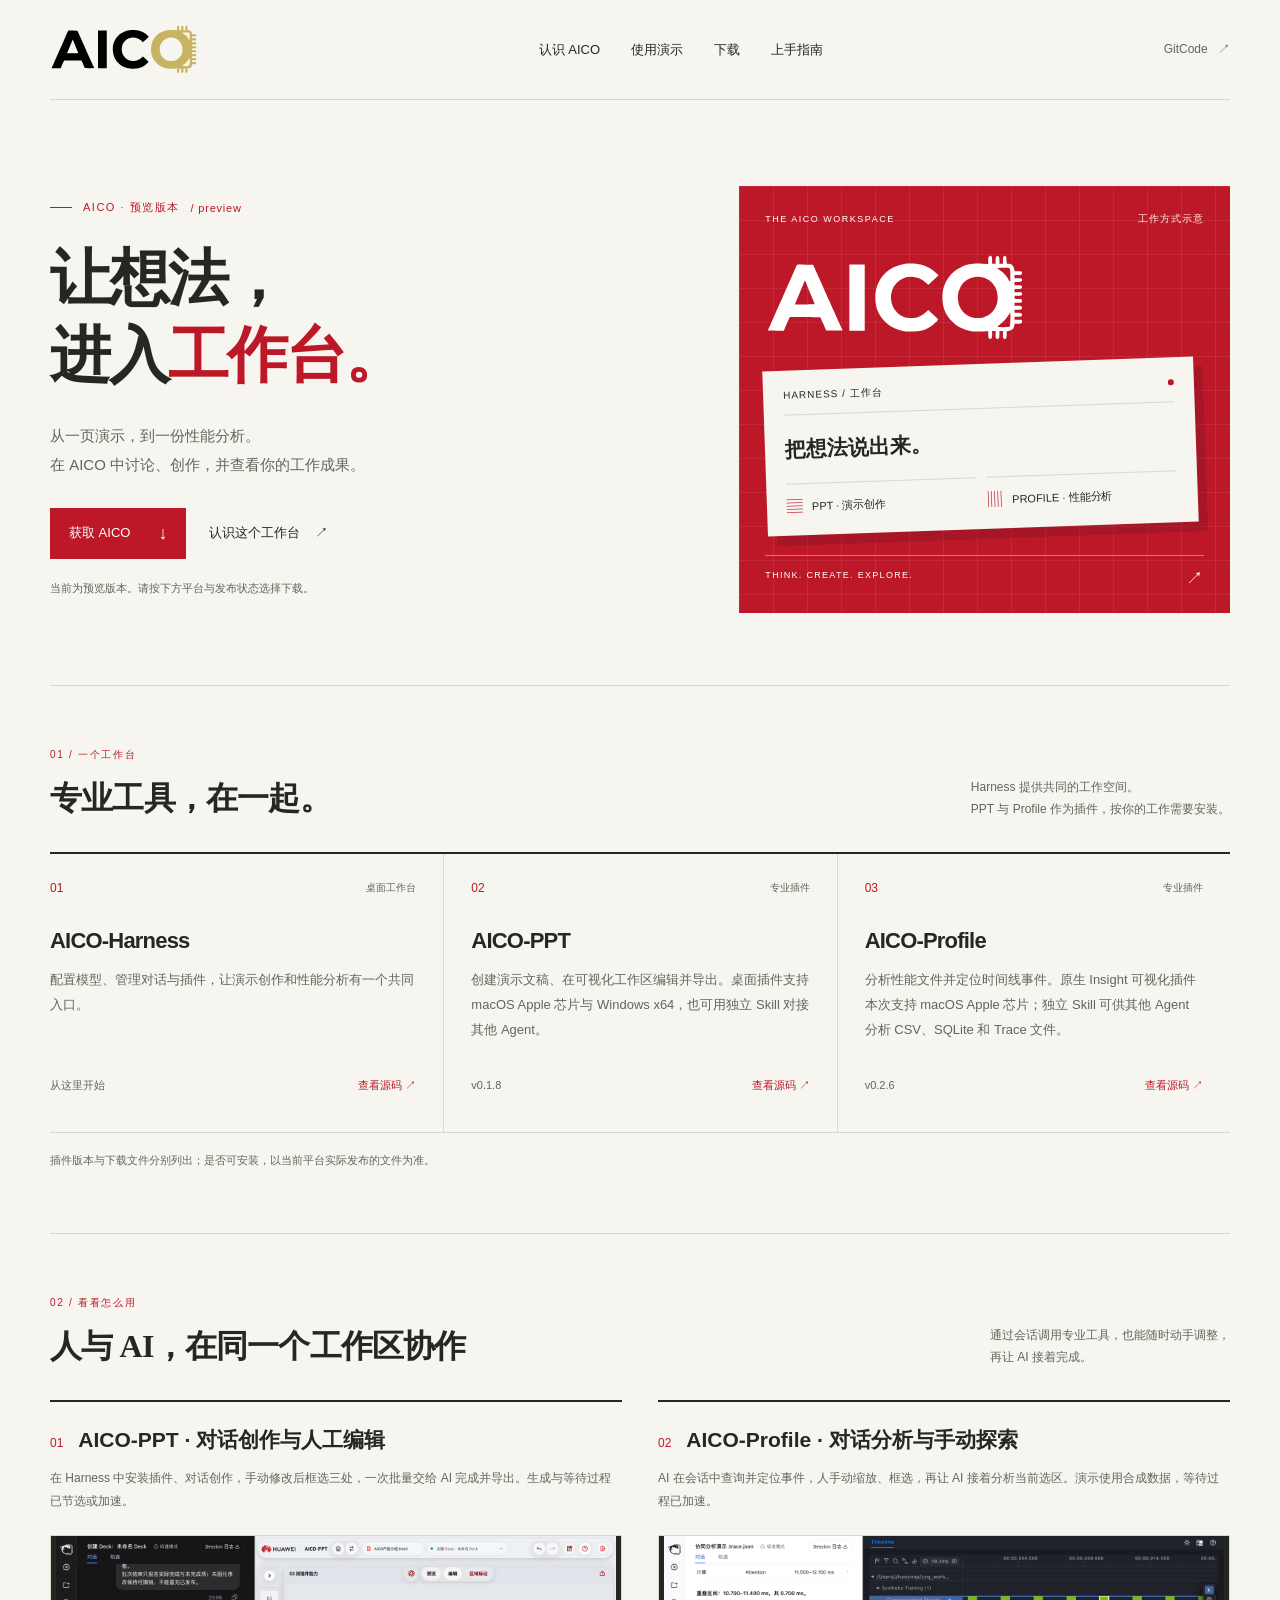
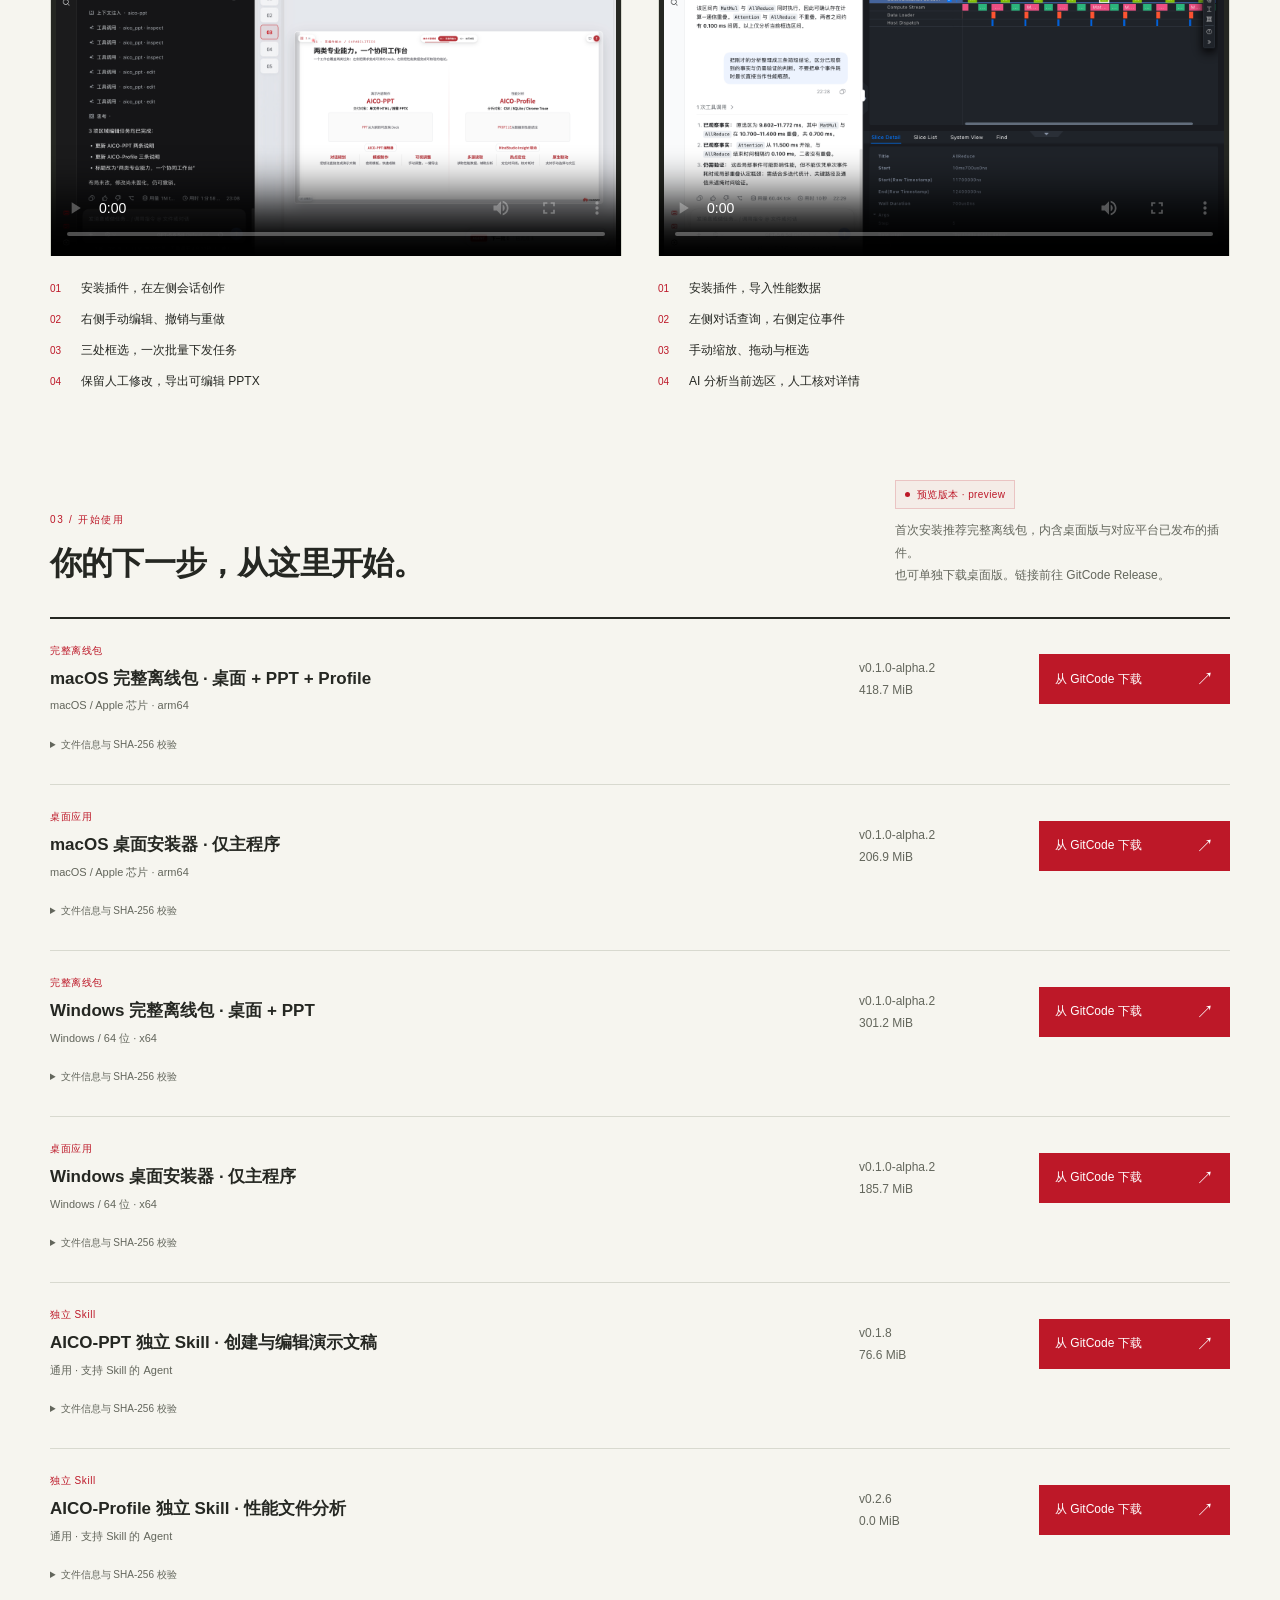
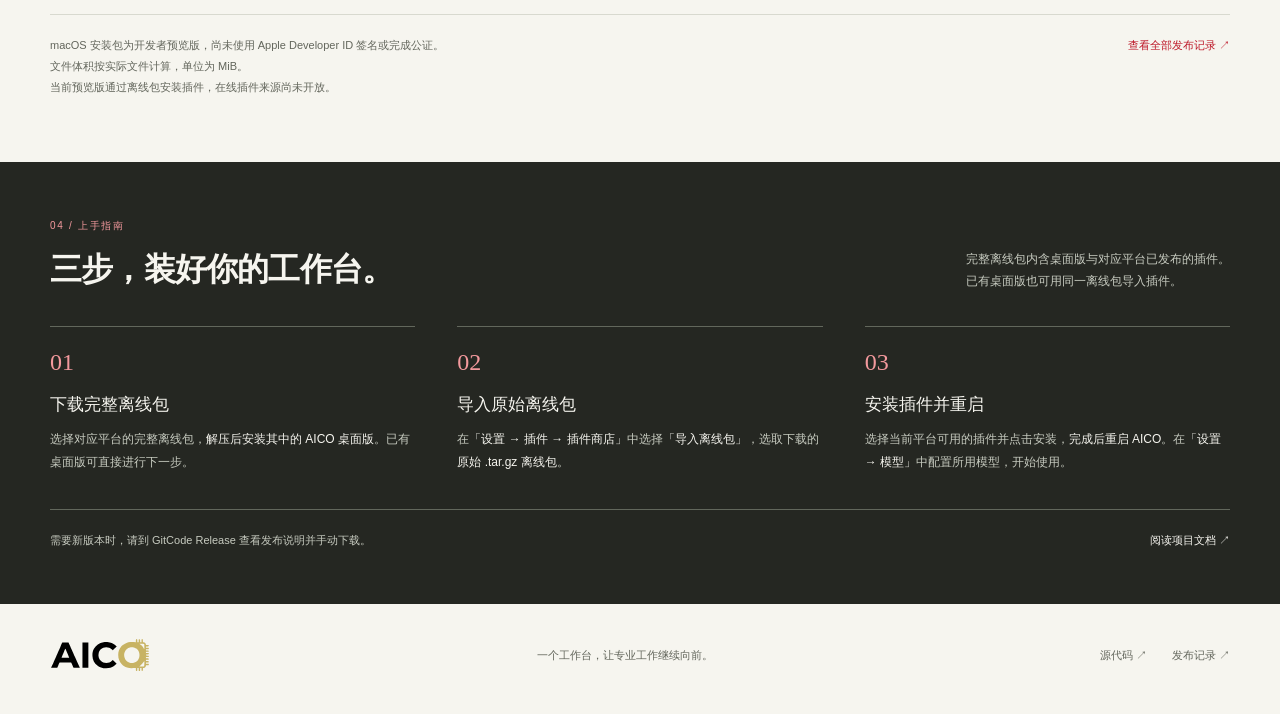
==== docs/index.html @ 99a7d7bb "Render the hero AICO mark in white" ====
<!doctype html>
<html lang="zh-CN">
<head>
<meta charset="utf-8">
<meta name="viewport" content="width=device-width,initial-scale=1">
<meta name="color-scheme" content="light">
<meta http-equiv="Content-Security-Policy" content="default-src 'none'; img-src 'self'; media-src 'self'; style-src 'unsafe-inline'; base-uri 'none'; form-action 'none'">
<meta name="description" content="AICO 将 AI 对话、演示文稿创作与性能分析放在同一个工作台。查看预览版本，下载桌面应用与离线插件包。">
<title>AICO · 让想法进入工作台</title>
<style>
:root{--red:#bd1828;--red-dark:#941221;--ink:#252722;--muted:#63665c;--paper:#f6f5ef;--white:#fffef9;--line:#d8d9cf;--sans:'Avenir Next','PingFang SC','Microsoft YaHei',sans-serif;--serif:'Iowan Old Style','Songti SC','STSong','SimSun',serif}
*{box-sizing:border-box}html{scroll-behavior:smooth;scroll-padding-top:30px}body{margin:0;background:var(--paper);color:var(--ink);font-family:var(--sans);-webkit-font-smoothing:antialiased}a{color:inherit;text-decoration:none}a:hover{text-decoration:underline;text-underline-offset:5px}a:focus-visible,summary:focus-visible,video:focus-visible{outline:3px solid var(--red);outline-offset:5px}a,summary{-webkit-tap-highlight-color:#bd182822}p,h1,h2,h3{margin:0}a,code,p,h3,dd{overflow-wrap:anywhere}button,a,summary{touch-action:manipulation}.shell{width:min(1180px,calc(100% - 80px));margin-inline:auto}.skip-link{position:absolute;top:10px;left:20px;z-index:2;background:var(--ink);color:white;padding:12px 18px;transform:translateY(-160%)}.skip-link:focus{transform:none}
.site-header{min-height:100px;display:flex;align-items:center;justify-content:space-between;gap:30px;border-bottom:1px solid var(--line)}.brand{display:inline-flex;gap:12px;align-items:center;font-size:29px;font-weight:800;letter-spacing:-1.5px;line-height:1}.brand:hover{text-decoration:none}.aico-wordmark{display:block;width:148px;height:auto}.art-wordmark .aico-wordmark{width:260px;max-width:100%}.art-wordmark .aico-wordmark path{fill:#fff}.footer-brand .aico-wordmark{width:100px}.site-nav{display:flex;gap:31px;font-size:13px;align-items:center}.site-nav a{padding-block:13px}.source-link{color:var(--muted);font-size:12px}.source-link span{margin-left:7px}
.hero{display:grid;grid-template-columns:1.25fr 1fr;align-items:center;gap:76px;padding:86px 0 72px}.eyebrow{display:flex;align-items:center;gap:11px;font-size:11px;letter-spacing:1.5px;color:var(--red);margin-bottom:25px}.eyebrow:before{content:'';width:22px;height:1px;background:currentColor}.channel{letter-spacing:.8px}h1{font-family:var(--serif);font-size:clamp(40px,4.8vw,64px);font-weight:600;line-height:1.25;letter-spacing:-2px}h1 em{font-style:normal;color:var(--red)}.hero-description{font-size:15px;line-height:1.95;color:var(--muted);margin:27px 0 28px}.hero-actions{display:flex;gap:23px;align-items:center;flex-wrap:wrap}.button{display:inline-flex;justify-content:space-between;align-items:center;gap:28px;background:var(--red);color:white;padding:15px 19px;min-height:48px;font-size:13px;transition:background .18s ease}.button:hover{background:var(--red-dark);text-decoration:none}.button span{font-size:18px}.text-link{display:inline-flex;gap:15px;align-items:center;font-size:13px;min-height:44px}.preview-note{margin-top:20px;font-size:11px;line-height:1.8;color:var(--muted)}
.workspace-art{background:var(--red);color:var(--white);padding:26px;min-height:388px;position:relative;isolation:isolate;overflow:hidden}.workspace-art:before{content:'';position:absolute;inset:0;z-index:-1;background-image:linear-gradient(#ffffff12 1px,transparent 1px),linear-gradient(90deg,#ffffff12 1px,transparent 1px);background-size:34px 34px}.art-caption{display:flex;justify-content:space-between;align-items:center;font-size:9px;letter-spacing:1.5px}.art-caption span:last-child{font-size:10px;letter-spacing:1px;color:#fff3e6}.art-wordmark{font-size:72px;font-weight:700;letter-spacing:-5px;line-height:1.15;margin:27px 0 22px}.workbench{color:var(--ink);background:var(--paper);padding:18px 20px;transform:rotate(-2deg);margin:0 8px 26px 0;box-shadow:9px 10px 0 #65102242}.workbench-head{display:flex;justify-content:space-between;align-items:center;border-bottom:1px solid var(--line);padding-bottom:12px;font-size:10px;letter-spacing:1px}.workbench-head i{display:block;width:6px;height:6px;border-radius:50%;background:var(--red)}.workbench-idea{font-family:var(--serif);font-weight:600;font-size:21px;padding:20px 0}.workbench-tools{display:grid;grid-template-columns:1fr 1fr;gap:10px}.workbench-tools span{display:flex;align-items:center;gap:9px;font-size:11px;border-top:1px solid var(--line);padding-top:12px}.tool-symbol{font-size:16px;color:var(--red);font-weight:400}.art-foot{display:flex;justify-content:space-between;border-top:1px solid #ffffff66;padding-top:14px;font-size:9px;letter-spacing:1.3px}.art-foot span:last-child{font-size:17px;line-height:1}
.section{padding:62px 0;border-top:1px solid var(--line)}.section-heading{display:flex;align-items:flex-end;justify-content:space-between;gap:30px;margin-bottom:31px}.section-kicker{font-size:10px;color:var(--red);letter-spacing:1.7px;margin-bottom:14px}.section-heading h2{font-family:var(--serif);font-size:32px;letter-spacing:-.8px;font-weight:600;line-height:1.4}.section-caption{font-size:12px;line-height:1.85;color:var(--muted);max-width:335px}.products{display:grid;grid-template-columns:repeat(3,minmax(0,1fr));border-top:2px solid var(--ink);border-bottom:1px solid var(--line)}.product{padding:27px 27px 28px 0;display:flex;flex-direction:column;min-width:0}.product+.product{border-left:1px solid var(--line);padding-left:27px}.product-top{display:flex;justify-content:space-between;gap:15px;margin-bottom:31px}.index{font-size:12px;color:var(--red);font-variant-numeric:tabular-nums}.product-type{font-size:10px;color:var(--muted)}.product h3{font-size:22px;letter-spacing:-.8px;font-weight:600;line-height:1.35;margin-bottom:13px}.product>p{font-size:13px;line-height:1.9;color:var(--muted)}.product-bottom{display:flex;justify-content:space-between;align-items:center;gap:18px;padding-top:25px;margin-top:auto;font-size:11px;line-height:1.5}.product-bottom a{color:var(--red);padding-block:10px}.version{color:var(--muted);font-variant-numeric:tabular-nums}.products-note{font-size:11px;color:var(--muted);line-height:1.8;margin-top:18px}
.demos{display:grid;grid-template-columns:repeat(2,minmax(0,1fr));gap:36px}.demo{min-width:0;border-top:2px solid var(--ink);padding-top:22px}.demo-heading{display:flex;align-items:baseline;gap:15px;margin-bottom:12px}.demo-heading .index{color:var(--red);font:12px/1.5 var(--sans)}.demo h3{font-size:21px;font-weight:600;line-height:1.5}.demo-description{font-size:12px;color:var(--muted);line-height:1.9;margin-bottom:22px}.demo video{display:block;width:100%;aspect-ratio:16/9;object-fit:contain;background:var(--ink);border:1px solid var(--line)}.demo-steps{padding:0;margin:22px 0 0;list-style:none;counter-reset:demo-step;display:grid;gap:9px}.demo-steps li{counter-increment:demo-step;display:grid;grid-template-columns:23px minmax(0,1fr);gap:8px;font-size:12px;line-height:1.8;overflow-wrap:anywhere}.demo-steps li:before{content:counter(demo-step,decimal-leading-zero);color:var(--red);font-size:10px;line-height:2.2}
.download-section{padding-top:25px;border-top:0}.release-label{display:inline-flex;gap:7px;align-items:center;font:10px/1.5 var(--sans);color:var(--red);background:#bd18280a;border:1px solid #bd182830;padding:6px 9px;letter-spacing:.4px;margin-bottom:10px}.release-label:before{content:'';width:5px;height:5px;border-radius:50%;background:var(--red)}.downloads{border-top:2px solid var(--ink)}.download-row{display:grid;grid-template-columns:minmax(0,1fr) 150px 191px;gap:16px 30px;align-items:center;padding:25px 0;border-bottom:1px solid var(--line)}.file-info{min-width:0}.file-kind{font-size:10px;color:var(--red);letter-spacing:.6px;margin-bottom:8px}.file-info h3{font-size:17px;line-height:1.5;font-weight:600;margin-bottom:6px}.platform{font-size:11px;line-height:1.6;color:var(--muted)}.file-release{display:flex;flex-direction:column;gap:8px;color:var(--muted);font-size:12px;font-variant-numeric:tabular-nums}.download-button{width:100%;font-size:12px;gap:16px;padding:13px 16px}.pending{grid-column:2 / 4;justify-self:end;display:flex;align-items:center;gap:8px;font-size:12px;color:var(--muted)}.pending span{font-size:16px}.file-verification{grid-column:1 / -1;min-width:0}.file-verification summary{width:fit-content;max-width:100%;cursor:pointer;color:var(--muted);font-size:10px;line-height:1.8;padding:5px 0;min-height:28px}.file-verification summary:hover{color:var(--red)}.file-verification dl{margin:12px 0 0;background:#eeeee6;padding:15px 18px;font-size:11px;line-height:1.8}.file-verification dl>div{display:grid;grid-template-columns:80px minmax(0,1fr);gap:12px}.file-verification dl>div+div{margin-top:8px}.file-verification dt{color:var(--muted)}.file-verification dd{margin:0;min-width:0}.file-verification code{font-family:'SFMono-Regular',Consolas,monospace;word-break:break-all}.download-note{display:flex;justify-content:space-between;align-items:flex-start;gap:25px;margin-top:20px;font-size:11px;color:var(--muted);line-height:1.9}.download-note a{color:var(--red);white-space:nowrap}.empty-downloads{padding:28px 0;font-size:13px;line-height:1.8;color:var(--muted);border-bottom:1px solid var(--line)}
.setup-wrap{background:var(--ink);color:var(--paper);margin-top:2px}.setup-section{padding:57px 0 53px}.setup-section .section-kicker{color:#f3999d}.setup-section .section-caption{color:#c7cbc0}.steps{list-style:none;padding:0;margin:34px 0 0;display:grid;grid-template-columns:repeat(3,minmax(0,1fr));gap:42px}.steps li{border-top:1px solid #62675c;padding-top:22px;min-width:0}.step-number{font-family:var(--serif);font-size:24px;color:#f3999d;margin-bottom:17px;display:block}.steps h3{font-size:17px;font-weight:500;margin-bottom:12px}.steps p{font-size:12px;line-height:1.95;color:#c7cbc0}.steps strong{color:var(--paper);font-weight:500}.setup-help{border-top:1px solid #62675c;margin-top:34px;padding-top:20px;display:flex;justify-content:space-between;gap:24px;color:#c7cbc0;font-size:11px;line-height:1.9}.setup-help a{color:var(--paper);white-space:nowrap}.setup-section a:focus-visible{outline-color:#f3999d}
.site-footer{display:flex;justify-content:space-between;align-items:center;gap:26px;padding:31px 0 38px;font-size:11px;line-height:1.9;color:var(--muted)}.footer-brand{font-size:18px;font-weight:700;letter-spacing:-.8px;color:var(--ink)}.footer-links{display:flex;gap:25px}.footer-links a{padding-block:10px}.hero-copy,.workspace-art{animation:arrive .6s ease-out both}.workspace-art{animation-delay:.1s}@keyframes arrive{from{opacity:0;transform:translateY(10px)}to{opacity:1;transform:none}}
@media(prefers-reduced-motion:reduce){html{scroll-behavior:auto}.hero-copy,.workspace-art{animation:none}.button{transition:none}}
@media(max-width:920px){.hero{gap:34px}.hero h1{font-size:48px}.workspace-art{padding:23px}.product{padding-right:20px}.product+.product{padding-left:20px}.download-row{grid-template-columns:minmax(0,1fr) 100px 182px;column-gap:20px}.steps{gap:28px}}
@media(max-width:760px){.shell{width:calc(100% - 40px)}.site-header{min-height:80px;gap:18px;flex-wrap:wrap;padding:22px 0 12px}.brand{font-size:26px}.brand .aico-wordmark{width:126px}.site-nav{gap:23px;order:3;flex-basis:100%;justify-content:space-between;font-size:12px}.source-link{margin-left:auto;font-size:11px}.hero{grid-template-columns:minmax(0,1fr);gap:35px;padding:44px 0 46px}.hero h1{font-size:clamp(38px,8.6vw,56px);letter-spacing:-1.5px}.eyebrow{margin-bottom:20px}.hero-description{font-size:14px;margin:23px 0}.preview-note{margin-top:15px}.workspace-art{min-height:0;padding:22px 25px}.art-wordmark{font-size:56px;margin:20px 0}.workbench{margin-bottom:22px;max-width:420px}.workbench-idea{padding:16px 0}.art-caption{font-size:8px}.art-foot{font-size:8px}.section{padding:39px 0}.section-heading{flex-direction:column;align-items:flex-start;gap:16px;margin-bottom:23px}.section-heading h2{font-size:28px}.section-kicker{margin-bottom:11px}.section-caption{max-width:none}.products{grid-template-columns:minmax(0,1fr)}.product,.product+.product{padding:23px 0;border-left:0}.product+.product{border-top:1px solid var(--line)}.product-top{margin-bottom:17px}.product h3{font-size:23px}.product-bottom{padding-top:13px}.product>p{max-width:580px}.demos{grid-template-columns:minmax(0,1fr);gap:31px}.demo h3{font-size:21px}.demo-description{margin-bottom:17px}.demo-steps{margin-top:17px}.download-section{padding-top:15px}.download-row{grid-template-columns:minmax(0,1fr) auto;gap:16px;padding:22px 0}.file-info h3{font-size:16px}.file-release{text-align:right;font-size:11px}.download-button{grid-column:1 / -1;justify-self:start;width:auto;min-width:190px}.pending{grid-column:2;font-size:11px;gap:5px}.file-verification{margin-top:-8px}.download-note{flex-direction:column;gap:9px}.file-verification dl{padding:13px}.file-verification dl>div{grid-template-columns:minmax(0,1fr);gap:3px}.setup-section{padding:40px 0}.steps{grid-template-columns:minmax(0,1fr);gap:25px;margin-top:27px}.steps li{display:grid;grid-template-columns:38px minmax(0,1fr);gap:0 15px;padding-top:20px}.step-number{grid-row:1 / 3;margin:0}.steps h3{margin-bottom:10px}.steps p{grid-column:2}.setup-help{flex-direction:column;gap:10px;margin-top:27px}.site-footer{align-items:flex-start;flex-wrap:wrap;padding:27px 0 30px;gap:17px}.footer-links{gap:20px;margin-left:auto}.footer-caption{flex-basis:100%;order:3}}
@media(max-width:360px){.shell{width:calc(100% - 32px)}.hero-actions{gap:15px}.button{padding-inline:14px;gap:18px}.workspace-art{padding:20px}.workbench{padding:15px}.workbench-tools span{font-size:10px;gap:6px}.site-nav{gap:15px}.footer-links{gap:14px}}
</style>
</head>
<body id="top">
<a class="skip-link" href="#main">跳到主要内容</a>
<header class="site-header shell"><a class="brand" href="#top" aria-label="AICO 首页">
<svg xmlns="http://www.w3.org/2000/svg" viewBox="0 0 743 254" class="aico-wordmark" aria-hidden="true" focusable="false" shape-rendering="geometricPrecision">
  
  
  <path d="M 397.500 31.585 C 365.288 37.246, 341.443 53.713, 326.332 80.734 C 317.972 95.682, 314.355 112.821, 315.313 132.939 C 316.674 161.525, 328.184 184.723, 349.521 201.888 C 362.317 212.182, 374.062 217.878, 391.193 222.100 C 398.941 224.010, 403.263 224.401, 417 224.435 C 442.073 224.498, 456.692 220.481, 475.765 208.291 C 482.683 203.868, 495.391 191.673, 494.831 189.992 C 494.610 189.330, 488.145 183.010, 480.465 175.948 L 466.500 163.109 462 167.385 C 448.046 180.644, 435.600 186, 418.742 186 C 400.893 186, 389.136 181.363, 377.518 169.742 C 362.263 154.483, 356.511 132.962, 361.975 111.596 C 364.803 100.540, 369.333 92.607, 377.470 84.463 C 399.712 62.200, 436.779 62.777, 460.718 85.757 L 466.194 91.014 469.168 88.512 C 470.804 87.135, 477.487 80.972, 484.020 74.815 L 495.898 63.622 489.699 57.629 C 479.596 47.862, 466.091 39.738, 452.176 35.056 C 437.918 30.260, 413.768 28.727, 397.500 31.585 M 91.325 34.232 C 90.465 35.380, 86.926 43.195, 76.715 66.500 C 66.936 88.819, 57.126 110.984, 51.266 124 C 47.676 131.975, 43.277 141.875, 41.490 146 C 34.128 163.001, 23.709 186.572, 16.096 203.450 C 11.643 213.322, 8 221.535, 8 221.700 C 8 221.865, 18.307 222, 30.904 222 L 53.808 222 62.051 202.500 C 66.584 191.775, 70.790 182.975, 71.397 182.945 C 81.371 182.448, 157.484 183.100, 158.027 183.687 C 158.441 184.134, 162.258 192.600, 166.509 202.500 C 170.760 212.400, 174.552 220.846, 174.938 221.269 C 175.323 221.692, 186.049 221.917, 198.775 221.769 L 221.912 221.500 212.423 200.500 C 207.205 188.950, 200.413 173.875, 197.330 167 C 194.246 160.125, 190.609 152.025, 189.246 149 C 187.884 145.975, 185.079 139.675, 183.014 135 C 178.200 124.102, 156.613 75.951, 145.804 52 L 137.455 33.500 114.865 33.232 C 97.530 33.026, 92.054 33.258, 91.325 34.232 M 241 127.500 L 241 222 263 222 L 285 222 285 127.500 L 285 33 263 33 L 241 33 241 127.500 M 110.574 86.250 C 109.035 90.237, 104.641 100.925, 100.811 110 C 90.116 135.342, 87.254 142.305, 86.531 144.750 L 85.865 147 113.933 147 C 133.616 147, 142 146.673, 142 145.904 C 142 145.301, 139.680 139.339, 136.844 132.654 C 130.887 118.611, 119.830 91.909, 116.800 84.250 C 115.657 81.362, 114.419 79, 114.048 79 C 113.677 79, 112.114 82.263, 110.574 86.250" stroke="none" fill="#000000" fill-rule="evenodd"/>
  <path d="M 642 8.694 C 638.766 9.850, 638 12.361, 638 21.806 L 638 31.230 620.250 30.543 C 592.886 29.485, 578.983 31.733, 561.543 40.038 C 553.817 43.718, 548.056 46.890, 547 48.048 C 546.725 48.350, 545.072 49.593, 543.327 50.812 C 538.277 54.337, 529.637 63.025, 525.240 69 C 512.469 86.352, 506.892 104.057, 506.931 127.124 C 506.979 154.837, 515.469 176.393, 533.500 194.576 C 546.121 207.304, 555.829 213.354, 572.901 219.132 C 589.521 224.757, 603.386 225.772, 630.750 223.368 L 638 222.731 638 232.175 C 638 242.691, 639.042 245.250, 643.325 245.250 C 648.275 245.250, 649 243.670, 649 232.878 L 649 223 654 223 L 659 223 659 232.977 C 659 242.633, 659.084 243.009, 661.615 244.667 C 663.960 246.204, 664.503 246.228, 666.865 244.905 C 669.410 243.479, 669.510 243.078, 669.785 233.214 L 670.070 223 675.035 223 L 680 223 680 232.500 C 680 240.667, 680.281 242.281, 682 244 C 684.473 246.473, 685.178 246.486, 688.106 244.115 C 690.211 242.411, 690.448 241.355, 690.588 233.077 C 690.673 228.043, 690.913 223.763, 691.121 223.567 C 691.330 223.371, 693.644 222.924, 696.264 222.575 C 706.324 221.234, 710.521 217.452, 712.293 208.128 L 713.458 202 722.229 202 C 729.667 202, 731.304 201.696, 733 200 C 735.233 197.767, 735.501 195.805, 733.965 192.934 C 733.048 191.221, 731.793 191, 722.965 191 L 713 191 713 186.500 L 713 182 722.345 182 C 730.286 182, 731.951 181.712, 733.425 180.082 C 735.748 177.516, 735.075 173.840, 732 172.290 C 730.601 171.585, 725.866 171.023, 721.250 171.015 L 713 171 713 166.500 L 713 162 722.345 162 C 730.225 162, 731.957 161.705, 733.394 160.118 C 735.453 157.843, 734.671 153.429, 731.951 151.974 C 730.950 151.438, 726.277 151, 721.566 151 L 713 151 713 146.500 L 713 142 723.025 142 C 733.015 142, 733.053 141.991, 734.084 139.278 C 735.244 136.228, 733.937 132.065, 731.771 131.908 C 731.072 131.857, 727.800 131.715, 724.500 131.591 C 711.904 131.121, 712.847 131.525, 713.193 126.750 L 713.500 122.500 723.288 122.213 C 732.592 121.941, 733.132 121.805, 734.199 119.463 C 735.031 117.636, 735.027 116.354, 734.182 114.500 C 733.077 112.075, 732.741 112, 723.021 112 L 713 112 713 107.500 L 713 103 721.809 103 C 731.374 103, 733.494 102.148, 734.518 97.894 C 735.641 93.223, 733.132 92, 722.429 92 L 713 92 713 87.500 L 713 83 722 83 C 729.667 83, 731.296 82.704, 733 81 C 735.491 78.509, 735.554 75.811, 733.171 73.655 C 731.749 72.368, 729.302 72, 722.171 72 L 713 72 713 67.500 L 713 63 722.378 63 C 732.176 63, 733.101 62.631, 734.468 58.178 C 734.955 56.590, 734.629 55.248, 733.435 53.928 C 731.952 52.289, 730.306 52, 722.452 52 L 713.214 52 712.126 45.825 C 710.471 36.431, 704.257 31, 695.163 31 C 691.432 31, 691.235 30.837, 690.642 27.250 C 690.301 25.188, 690.017 20.713, 690.011 17.307 C 690.002 12.047, 689.665 10.879, 687.777 9.557 C 684.917 7.553, 684.408 7.592, 682 10 C 680.281 11.719, 680 13.333, 680 21.500 L 680 31 675 31 L 670 31 670 21.691 C 670 11.873, 669.228 9.714, 665.301 8.550 C 663.785 8.100, 662.465 8.535, 661.051 9.949 C 659.271 11.729, 659 13.254, 659 21.500 L 659 31 654 31 L 649 31 649 21.057 C 649 11.915, 648.821 10.988, 646.777 9.557 C 644.403 7.893, 644.295 7.874, 642 8.694 M 667.511 42.941 L 663.522 43.500 670.511 48.467 C 674.355 51.199, 679.010 54.799, 680.857 56.467 C 685.472 60.637, 693.307 70.656, 695.794 75.567 C 696.927 77.804, 698.562 80.221, 699.427 80.939 C 700.829 82.103, 701.019 81.500, 701.177 75.372 C 701.558 60.537, 700.788 45.489, 699.584 44.220 C 698.271 42.837, 674.902 41.904, 667.511 42.941 M 593.347 69.985 C 576.477 74.408, 565.339 83.613, 557.394 99.700 C 551.996 110.629, 550.479 119.021, 551.413 132.767 C 553.079 157.278, 570.028 178.619, 592.460 184.451 C 600.183 186.458, 615.485 186.447, 623.276 184.429 C 642.931 179.335, 657.945 163.680, 663.448 142.540 C 666.624 130.340, 664.851 111.918, 659.387 100.337 C 656.327 93.854, 650.372 85.849, 646.216 82.633 C 644.722 81.477, 642.693 79.798, 641.707 78.901 C 638.266 75.773, 629.687 71.720, 622.620 69.884 C 613.587 67.537, 602.539 67.576, 593.347 69.985 M 698.855 173 C 697.967 174.375, 695.669 177.975, 693.749 181 C 688.697 188.958, 681.685 196.348, 672.034 203.887 L 663.568 210.500 670.534 211.304 C 674.365 211.746, 682.150 211.971, 687.832 211.804 C 696.259 211.556, 698.398 211.180, 699.433 209.762 C 700.898 207.756, 702.080 183.382, 701.095 175.500 L 700.470 170.500 698.855 173" stroke="none" fill="#C8B363" fill-rule="evenodd"/>
</svg>
</a><nav class="site-nav" aria-label="主导航"><a href="#products">认识 AICO</a><a href="#demos">使用演示</a><a href="#download">下载</a><a href="#setup">上手指南</a></nav><a class="source-link" href="https://gitcode.com/AICO-Ascend/AICO-Harness">GitCode <span aria-hidden="true">↗</span></a></header>
<main id="main">
<div class="shell">
<section class="hero" aria-labelledby="hero-title"><div class="hero-copy"><p class="eyebrow">AICO · 预览版本 <span class="channel">/ preview</span></p><h1 id="hero-title">让想法，<br>进入<em>工作台。</em></h1><p class="hero-description">从一页演示，到一份性能分析。<br>在 AICO 中讨论、创作，并查看你的工作成果。</p><div class="hero-actions"><a class="button" href="#download">获取 AICO <span aria-hidden="true">↓</span></a><a class="text-link" href="#products">认识这个工作台 <span aria-hidden="true">↗</span></a></div><p class="preview-note">当前为预览版本。请按下方平台与发布状态选择下载。</p></div><div class="workspace-art" aria-hidden="true"><div class="art-caption"><span>THE AICO WORKSPACE</span><span>工作方式示意</span></div><div class="art-wordmark">
<svg xmlns="http://www.w3.org/2000/svg" viewBox="0 0 743 254" class="aico-wordmark" aria-hidden="true" focusable="false" shape-rendering="geometricPrecision">
  
  
  <path d="M 397.500 31.585 C 365.288 37.246, 341.443 53.713, 326.332 80.734 C 317.972 95.682, 314.355 112.821, 315.313 132.939 C 316.674 161.525, 328.184 184.723, 349.521 201.888 C 362.317 212.182, 374.062 217.878, 391.193 222.100 C 398.941 224.010, 403.263 224.401, 417 224.435 C 442.073 224.498, 456.692 220.481, 475.765 208.291 C 482.683 203.868, 495.391 191.673, 494.831 189.992 C 494.610 189.330, 488.145 183.010, 480.465 175.948 L 466.500 163.109 462 167.385 C 448.046 180.644, 435.600 186, 418.742 186 C 400.893 186, 389.136 181.363, 377.518 169.742 C 362.263 154.483, 356.511 132.962, 361.975 111.596 C 364.803 100.540, 369.333 92.607, 377.470 84.463 C 399.712 62.200, 436.779 62.777, 460.718 85.757 L 466.194 91.014 469.168 88.512 C 470.804 87.135, 477.487 80.972, 484.020 74.815 L 495.898 63.622 489.699 57.629 C 479.596 47.862, 466.091 39.738, 452.176 35.056 C 437.918 30.260, 413.768 28.727, 397.500 31.585 M 91.325 34.232 C 90.465 35.380, 86.926 43.195, 76.715 66.500 C 66.936 88.819, 57.126 110.984, 51.266 124 C 47.676 131.975, 43.277 141.875, 41.490 146 C 34.128 163.001, 23.709 186.572, 16.096 203.450 C 11.643 213.322, 8 221.535, 8 221.700 C 8 221.865, 18.307 222, 30.904 222 L 53.808 222 62.051 202.500 C 66.584 191.775, 70.790 182.975, 71.397 182.945 C 81.371 182.448, 157.484 183.100, 158.027 183.687 C 158.441 184.134, 162.258 192.600, 166.509 202.500 C 170.760 212.400, 174.552 220.846, 174.938 221.269 C 175.323 221.692, 186.049 221.917, 198.775 221.769 L 221.912 221.500 212.423 200.500 C 207.205 188.950, 200.413 173.875, 197.330 167 C 194.246 160.125, 190.609 152.025, 189.246 149 C 187.884 145.975, 185.079 139.675, 183.014 135 C 178.200 124.102, 156.613 75.951, 145.804 52 L 137.455 33.500 114.865 33.232 C 97.530 33.026, 92.054 33.258, 91.325 34.232 M 241 127.500 L 241 222 263 222 L 285 222 285 127.500 L 285 33 263 33 L 241 33 241 127.500 M 110.574 86.250 C 109.035 90.237, 104.641 100.925, 100.811 110 C 90.116 135.342, 87.254 142.305, 86.531 144.750 L 85.865 147 113.933 147 C 133.616 147, 142 146.673, 142 145.904 C 142 145.301, 139.680 139.339, 136.844 132.654 C 130.887 118.611, 119.830 91.909, 116.800 84.250 C 115.657 81.362, 114.419 79, 114.048 79 C 113.677 79, 112.114 82.263, 110.574 86.250" stroke="none" fill="#000000" fill-rule="evenodd"/>
  <path d="M 642 8.694 C 638.766 9.850, 638 12.361, 638 21.806 L 638 31.230 620.250 30.543 C 592.886 29.485, 578.983 31.733, 561.543 40.038 C 553.817 43.718, 548.056 46.890, 547 48.048 C 546.725 48.350, 545.072 49.593, 543.327 50.812 C 538.277 54.337, 529.637 63.025, 525.240 69 C 512.469 86.352, 506.892 104.057, 506.931 127.124 C 506.979 154.837, 515.469 176.393, 533.500 194.576 C 546.121 207.304, 555.829 213.354, 572.901 219.132 C 589.521 224.757, 603.386 225.772, 630.750 223.368 L 638 222.731 638 232.175 C 638 242.691, 639.042 245.250, 643.325 245.250 C 648.275 245.250, 649 243.670, 649 232.878 L 649 223 654 223 L 659 223 659 232.977 C 659 242.633, 659.084 243.009, 661.615 244.667 C 663.960 246.204, 664.503 246.228, 666.865 244.905 C 669.410 243.479, 669.510 243.078, 669.785 233.214 L 670.070 223 675.035 223 L 680 223 680 232.500 C 680 240.667, 680.281 242.281, 682 244 C 684.473 246.473, 685.178 246.486, 688.106 244.115 C 690.211 242.411, 690.448 241.355, 690.588 233.077 C 690.673 228.043, 690.913 223.763, 691.121 223.567 C 691.330 223.371, 693.644 222.924, 696.264 222.575 C 706.324 221.234, 710.521 217.452, 712.293 208.128 L 713.458 202 722.229 202 C 729.667 202, 731.304 201.696, 733 200 C 735.233 197.767, 735.501 195.805, 733.965 192.934 C 733.048 191.221, 731.793 191, 722.965 191 L 713 191 713 186.500 L 713 182 722.345 182 C 730.286 182, 731.951 181.712, 733.425 180.082 C 735.748 177.516, 735.075 173.840, 732 172.290 C 730.601 171.585, 725.866 171.023, 721.250 171.015 L 713 171 713 166.500 L 713 162 722.345 162 C 730.225 162, 731.957 161.705, 733.394 160.118 C 735.453 157.843, 734.671 153.429, 731.951 151.974 C 730.950 151.438, 726.277 151, 721.566 151 L 713 151 713 146.500 L 713 142 723.025 142 C 733.015 142, 733.053 141.991, 734.084 139.278 C 735.244 136.228, 733.937 132.065, 731.771 131.908 C 731.072 131.857, 727.800 131.715, 724.500 131.591 C 711.904 131.121, 712.847 131.525, 713.193 126.750 L 713.500 122.500 723.288 122.213 C 732.592 121.941, 733.132 121.805, 734.199 119.463 C 735.031 117.636, 735.027 116.354, 734.182 114.500 C 733.077 112.075, 732.741 112, 723.021 112 L 713 112 713 107.500 L 713 103 721.809 103 C 731.374 103, 733.494 102.148, 734.518 97.894 C 735.641 93.223, 733.132 92, 722.429 92 L 713 92 713 87.500 L 713 83 722 83 C 729.667 83, 731.296 82.704, 733 81 C 735.491 78.509, 735.554 75.811, 733.171 73.655 C 731.749 72.368, 729.302 72, 722.171 72 L 713 72 713 67.500 L 713 63 722.378 63 C 732.176 63, 733.101 62.631, 734.468 58.178 C 734.955 56.590, 734.629 55.248, 733.435 53.928 C 731.952 52.289, 730.306 52, 722.452 52 L 713.214 52 712.126 45.825 C 710.471 36.431, 704.257 31, 695.163 31 C 691.432 31, 691.235 30.837, 690.642 27.250 C 690.301 25.188, 690.017 20.713, 690.011 17.307 C 690.002 12.047, 689.665 10.879, 687.777 9.557 C 684.917 7.553, 684.408 7.592, 682 10 C 680.281 11.719, 680 13.333, 680 21.500 L 680 31 675 31 L 670 31 670 21.691 C 670 11.873, 669.228 9.714, 665.301 8.550 C 663.785 8.100, 662.465 8.535, 661.051 9.949 C 659.271 11.729, 659 13.254, 659 21.500 L 659 31 654 31 L 649 31 649 21.057 C 649 11.915, 648.821 10.988, 646.777 9.557 C 644.403 7.893, 644.295 7.874, 642 8.694 M 667.511 42.941 L 663.522 43.500 670.511 48.467 C 674.355 51.199, 679.010 54.799, 680.857 56.467 C 685.472 60.637, 693.307 70.656, 695.794 75.567 C 696.927 77.804, 698.562 80.221, 699.427 80.939 C 700.829 82.103, 701.019 81.500, 701.177 75.372 C 701.558 60.537, 700.788 45.489, 699.584 44.220 C 698.271 42.837, 674.902 41.904, 667.511 42.941 M 593.347 69.985 C 576.477 74.408, 565.339 83.613, 557.394 99.700 C 551.996 110.629, 550.479 119.021, 551.413 132.767 C 553.079 157.278, 570.028 178.619, 592.460 184.451 C 600.183 186.458, 615.485 186.447, 623.276 184.429 C 642.931 179.335, 657.945 163.680, 663.448 142.540 C 666.624 130.340, 664.851 111.918, 659.387 100.337 C 656.327 93.854, 650.372 85.849, 646.216 82.633 C 644.722 81.477, 642.693 79.798, 641.707 78.901 C 638.266 75.773, 629.687 71.720, 622.620 69.884 C 613.587 67.537, 602.539 67.576, 593.347 69.985 M 698.855 173 C 697.967 174.375, 695.669 177.975, 693.749 181 C 688.697 188.958, 681.685 196.348, 672.034 203.887 L 663.568 210.500 670.534 211.304 C 674.365 211.746, 682.150 211.971, 687.832 211.804 C 696.259 211.556, 698.398 211.180, 699.433 209.762 C 700.898 207.756, 702.080 183.382, 701.095 175.500 L 700.470 170.500 698.855 173" stroke="none" fill="#C8B363" fill-rule="evenodd"/>
</svg>
</div><div class="workbench"><div class="workbench-head"><span>HARNESS / 工作台</span><i></i></div><div class="workbench-idea">把想法说出来。</div><div class="workbench-tools"><span><b class="tool-symbol">▤</b> PPT · 演示创作</span><span><b class="tool-symbol">▥</b> PROFILE · 性能分析</span></div></div><div class="art-foot"><span>THINK. CREATE. EXPLORE.</span><span>↗</span></div></div></section>
<section class="section" id="products" aria-labelledby="products-title"><div class="section-heading"><div><p class="section-kicker">01 / 一个工作台</p><h2 id="products-title">专业工具，在一起。</h2></div><p class="section-caption">Harness 提供共同的工作空间。<br>PPT 与 Profile 作为插件，按你的工作需要安装。</p></div><div class="products"><article class="product"><div class="product-top"><span class="index">01</span><span class="product-type">桌面工作台</span></div><h3>AICO-Harness</h3><p>配置模型、管理对话与插件，让演示创作和性能分析有一个共同入口。</p><div class="product-bottom"><span class="version">从这里开始</span><a href="https://gitcode.com/AICO-Ascend/AICO-Harness">查看源码 <span aria-hidden="true">↗</span></a></div></article><article class="product"><div class="product-top"><span class="index">02</span><span class="product-type">专业插件</span></div><h3>AICO-PPT</h3><p>创建演示文稿、在可视化工作区编辑并导出。桌面插件支持 macOS Apple 芯片与 Windows x64，也可用独立 Skill 对接其他 Agent。</p><div class="product-bottom"><span class="version">v0.1.8</span><a href="https://gitcode.com/AICO-Ascend/AICO-PPT" aria-label="查看 AICO-PPT 源码">查看源码 <span aria-hidden="true">↗</span></a></div></article>
<article class="product"><div class="product-top"><span class="index">03</span><span class="product-type">专业插件</span></div><h3>AICO-Profile</h3><p>分析性能文件并定位时间线事件。原生 Insight 可视化插件本次支持 macOS Apple 芯片；独立 Skill 可供其他 Agent 分析 CSV、SQLite 和 Trace 文件。</p><div class="product-bottom"><span class="version">v0.2.6</span><a href="https://gitcode.com/AICO-Ascend/AICO-Profile" aria-label="查看 AICO-Profile 源码">查看源码 <span aria-hidden="true">↗</span></a></div></article></div><p class="products-note">插件版本与下载文件分别列出；是否可安装，以当前平台实际发布的文件为准。</p></section>
<section class="section" id="demos" aria-labelledby="demos-title"><div class="section-heading"><div><p class="section-kicker">02 / 看看怎么用</p><h2 id="demos-title">人与 AI，在同一个工作区协作</h2></div><p class="section-caption">通过会话调用专业工具，也能随时动手调整，<br>再让 AI 接着完成。</p></div><div class="demos"><article class="demo" data-plugin="aico-ppt"><div class="demo-heading"><span class="index" aria-hidden="true">01</span><h3 id="demo-1-title">AICO-PPT · 对话创作与人工编辑</h3></div><p class="demo-description" id="demo-1-description">在 Harness 中安装插件、对话创作，手动修改后框选三处，一次批量交给 AI 完成并导出。生成与等待过程已节选或加速。</p><video controls playsinline preload="metadata" tabindex="0" poster="media/aico-ppt-poster-cb32677174535a4892da1f7280986e809b215de90c94a0cc32269399beb1c949.png" aria-labelledby="demo-1-title" aria-describedby="demo-1-description"><source src="media/aico-ppt-video-d8d0d45a9a218e872ae2731d63f3a440218027b05d04856762997a77525935ed.mp4" type="video/mp4"><track kind="captions" src="media/aico-ppt-captions-fc7fc124da23adcf2d0e1296f263f4592fede4cb091094b1613f678dce97fdf5.vtt" srclang="zh-CN" label="简体中文" default>浏览器暂不支持视频播放。<a href="media/aico-ppt-video-d8d0d45a9a218e872ae2731d63f3a440218027b05d04856762997a77525935ed.mp4">打开AICO-PPT · 对话创作与人工编辑视频</a></video><ol class="demo-steps"><li>安装插件，在左侧会话创作</li><li>右侧手动编辑、撤销与重做</li><li>三处框选，一次批量下发任务</li><li>保留人工修改，导出可编辑 PPTX</li></ol></article>
<article class="demo" data-plugin="aico-profile"><div class="demo-heading"><span class="index" aria-hidden="true">02</span><h3 id="demo-2-title">AICO-Profile · 对话分析与手动探索</h3></div><p class="demo-description" id="demo-2-description">AI 在会话中查询并定位事件，人手动缩放、框选，再让 AI 接着分析当前选区。演示使用合成数据，等待过程已加速。</p><video controls playsinline preload="metadata" tabindex="0" poster="media/aico-profile-poster-781228cdf98494e35a771f18a97a01b43fe8202ae145f2c1f8cfa0976cd9d086.png" aria-labelledby="demo-2-title" aria-describedby="demo-2-description"><source src="media/aico-profile-video-5d8721e18bb2fecc00a3e7aa699887930affc7f49162e92f74527d1d0373de29.mp4" type="video/mp4"><track kind="captions" src="media/aico-profile-captions-61e3061789ac42ec0d32bdf03802db5b518e2f6fa854f36d2b8e1ce1fb710acb.vtt" srclang="zh-CN" label="简体中文" default>浏览器暂不支持视频播放。<a href="media/aico-profile-video-5d8721e18bb2fecc00a3e7aa699887930affc7f49162e92f74527d1d0373de29.mp4">打开AICO-Profile · 对话分析与手动探索视频</a></video><ol class="demo-steps"><li>安装插件，导入性能数据</li><li>左侧对话查询，右侧定位事件</li><li>手动缩放、拖动与框选</li><li>AI 分析当前选区，人工核对详情</li></ol></article></div></section>
<section class="section download-section" id="download" aria-labelledby="download-title"><div class="section-heading"><div><p class="section-kicker">03 / 开始使用</p><h2 id="download-title">你的下一步，从这里开始。</h2></div><div><span class="release-label">预览版本 · preview</span><p class="section-caption">首次安装推荐完整离线包，内含桌面版与对应平台已发布的插件。<br>也可单独下载桌面版。链接前往 GitCode Release。</p></div></div><div class="downloads"><article class="download-row" data-kind="offline" data-status="ready">
    <div class="file-info"><p class="file-kind">完整离线包</p><h3>macOS 完整离线包 · 桌面 + PPT + Profile</h3><p class="platform">macOS / Apple 芯片 · arm64</p></div>
    <div class="file-release"><span>v0.1.0-alpha.2</span><span>418.7 MiB</span></div><a class="button download-button" data-download href="https://gitcode.com/AICO-Ascend/AICO-Harness/releases/download/v0.1.0-alpha.2/AICO-0.1.0-alpha.2-mac-arm64-offline.tar.gz" aria-label="从 GitCode 下载 macOS 完整离线包 · 桌面 + PPT + Profile，macOS / Apple 芯片 · arm64">从 GitCode 下载 <span aria-hidden="true">↗</span></a><details class="file-verification"><summary>文件信息与 SHA-256 校验</summary><dl><div><dt>文件名</dt><dd><code>AICO-0.1.0-alpha.2-mac-arm64-offline.tar.gz</code></dd></div><div><dt>SHA-256</dt><dd><code>c6ccfa52c2f57ca3b23b37661707c98f376fb92b2bfa60a38d13da85ad32f28c</code></dd></div></dl></details>
  </article>
<article class="download-row" data-kind="host" data-status="ready">
    <div class="file-info"><p class="file-kind">桌面应用</p><h3>macOS 桌面安装器 · 仅主程序</h3><p class="platform">macOS / Apple 芯片 · arm64</p></div>
    <div class="file-release"><span>v0.1.0-alpha.2</span><span>206.9 MiB</span></div><a class="button download-button" data-download href="https://gitcode.com/AICO-Ascend/AICO-Harness/releases/download/v0.1.0-alpha.2/AICO-0.1.0-alpha.2-mac-arm64-host.dmg" aria-label="从 GitCode 下载 macOS 桌面安装器 · 仅主程序，macOS / Apple 芯片 · arm64">从 GitCode 下载 <span aria-hidden="true">↗</span></a><details class="file-verification"><summary>文件信息与 SHA-256 校验</summary><dl><div><dt>文件名</dt><dd><code>AICO-0.1.0-alpha.2-mac-arm64-host.dmg</code></dd></div><div><dt>SHA-256</dt><dd><code>2c645dd6118b7122afe00a6e5ae1c4a1ed25a2b1a5cb68c7d401d87f6efd8ae5</code></dd></div></dl></details>
  </article>
<article class="download-row" data-kind="offline" data-status="ready">
    <div class="file-info"><p class="file-kind">完整离线包</p><h3>Windows 完整离线包 · 桌面 + PPT</h3><p class="platform">Windows / 64 位 · x64</p></div>
    <div class="file-release"><span>v0.1.0-alpha.2</span><span>301.2 MiB</span></div><a class="button download-button" data-download href="https://gitcode.com/AICO-Ascend/AICO-Harness/releases/download/v0.1.0-alpha.2/AICO-0.1.0-alpha.2-win-x64-offline.tar.gz" aria-label="从 GitCode 下载 Windows 完整离线包 · 桌面 + PPT，Windows / 64 位 · x64">从 GitCode 下载 <span aria-hidden="true">↗</span></a><details class="file-verification"><summary>文件信息与 SHA-256 校验</summary><dl><div><dt>文件名</dt><dd><code>AICO-0.1.0-alpha.2-win-x64-offline.tar.gz</code></dd></div><div><dt>SHA-256</dt><dd><code>1e46f1041a231703c640f1f976c9451a65914dfe47b9a6ecd49ab159f5221b9a</code></dd></div></dl></details>
  </article>
<article class="download-row" data-kind="host" data-status="ready">
    <div class="file-info"><p class="file-kind">桌面应用</p><h3>Windows 桌面安装器 · 仅主程序</h3><p class="platform">Windows / 64 位 · x64</p></div>
    <div class="file-release"><span>v0.1.0-alpha.2</span><span>185.7 MiB</span></div><a class="button download-button" data-download href="https://gitcode.com/AICO-Ascend/AICO-Harness/releases/download/v0.1.0-alpha.2/AICO-0.1.0-alpha.2-win-x64-host.exe" aria-label="从 GitCode 下载 Windows 桌面安装器 · 仅主程序，Windows / 64 位 · x64">从 GitCode 下载 <span aria-hidden="true">↗</span></a><details class="file-verification"><summary>文件信息与 SHA-256 校验</summary><dl><div><dt>文件名</dt><dd><code>AICO-0.1.0-alpha.2-win-x64-host.exe</code></dd></div><div><dt>SHA-256</dt><dd><code>a62717e4186d7760d8e2d6ebebd8c516eb851abe40e40b750440bb960783ba3e</code></dd></div></dl></details>
  </article>
<article class="download-row" data-kind="skill" data-status="ready">
    <div class="file-info"><p class="file-kind">独立 Skill</p><h3>AICO-PPT 独立 Skill · 创建与编辑演示文稿</h3><p class="platform">通用 · 支持 Skill 的 Agent</p></div>
    <div class="file-release"><span>v0.1.8</span><span>76.6 MiB</span></div><a class="button download-button" data-download href="https://gitcode.com/AICO-Ascend/AICO-Harness/releases/download/v0.1.0-alpha.2/AICO-PPT-0.1.8-skill.zip" aria-label="从 GitCode 下载 AICO-PPT 独立 Skill · 创建与编辑演示文稿，通用 · 支持 Skill 的 Agent">从 GitCode 下载 <span aria-hidden="true">↗</span></a><details class="file-verification"><summary>文件信息与 SHA-256 校验</summary><dl><div><dt>文件名</dt><dd><code>AICO-PPT-0.1.8-skill.zip</code></dd></div><div><dt>SHA-256</dt><dd><code>7e2959f8638339e5c2dfa30a9b7b755d8d21ca24880b6d41bd179d48eb1121f3</code></dd></div></dl></details>
  </article>
<article class="download-row" data-kind="skill" data-status="ready">
    <div class="file-info"><p class="file-kind">独立 Skill</p><h3>AICO-Profile 独立 Skill · 性能文件分析</h3><p class="platform">通用 · 支持 Skill 的 Agent</p></div>
    <div class="file-release"><span>v0.2.6</span><span>0.0 MiB</span></div><a class="button download-button" data-download href="https://gitcode.com/AICO-Ascend/AICO-Harness/releases/download/v0.1.0-alpha.2/AICO-Profile-0.2.6-skill.zip" aria-label="从 GitCode 下载 AICO-Profile 独立 Skill · 性能文件分析，通用 · 支持 Skill 的 Agent">从 GitCode 下载 <span aria-hidden="true">↗</span></a><details class="file-verification"><summary>文件信息与 SHA-256 校验</summary><dl><div><dt>文件名</dt><dd><code>AICO-Profile-0.2.6-skill.zip</code></dd></div><div><dt>SHA-256</dt><dd><code>fb9370a5fac436f1b455345beafdb472a9c01d32032cedabfc1c1a2bfab1defd</code></dd></div></dl></details>
  </article></div><div class="download-note"><p>macOS 安装包为开发者预览版，尚未使用 Apple Developer ID 签名或完成公证。<br>文件体积按实际文件计算，单位为 MiB。<br>当前预览版通过离线包安装插件，在线插件来源尚未开放。</p><a href="https://gitcode.com/AICO-Ascend/AICO-Harness/releases">查看全部发布记录 <span aria-hidden="true">↗</span></a></div></section>
</div>
<div class="setup-wrap"><section class="setup-section shell" id="setup" aria-labelledby="setup-title"><div class="section-heading"><div><p class="section-kicker">04 / 上手指南</p><h2 id="setup-title">三步，装好你的工作台。</h2></div><p class="section-caption">完整离线包内含桌面版与对应平台已发布的插件。<br>已有桌面版也可用同一离线包导入插件。</p></div><ol class="steps"><li><span class="step-number" aria-hidden="true">01</span><h3>下载完整离线包</h3><p>选择对应平台的完整离线包，<strong>解压后安装其中的 AICO 桌面版</strong>。已有桌面版可直接进行下一步。</p></li><li><span class="step-number" aria-hidden="true">02</span><h3>导入原始离线包</h3><p>在<strong>「设置 → 插件 → 插件商店」</strong>中选择<strong>「导入离线包」</strong>，选取下载的<strong>原始 .tar.gz 离线包</strong>。</p></li><li><span class="step-number" aria-hidden="true">03</span><h3>安装插件并重启</h3><p>选择当前平台可用的插件并点击安装，<strong>完成后重启 AICO</strong>。在<strong>「设置 → 模型」</strong>中配置所用模型，开始使用。</p></li></ol><div class="setup-help"><p>需要新版本时，请到 GitCode Release 查看发布说明并手动下载。</p><a href="https://gitcode.com/AICO-Ascend/AICO-Harness">阅读项目文档 <span aria-hidden="true">↗</span></a></div></section></div>
</main>
<footer class="site-footer shell"><a class="footer-brand" href="#top" aria-label="AICO 首页">
<svg xmlns="http://www.w3.org/2000/svg" viewBox="0 0 743 254" class="aico-wordmark" aria-hidden="true" focusable="false" shape-rendering="geometricPrecision">
  
  
  <path d="M 397.500 31.585 C 365.288 37.246, 341.443 53.713, 326.332 80.734 C 317.972 95.682, 314.355 112.821, 315.313 132.939 C 316.674 161.525, 328.184 184.723, 349.521 201.888 C 362.317 212.182, 374.062 217.878, 391.193 222.100 C 398.941 224.010, 403.263 224.401, 417 224.435 C 442.073 224.498, 456.692 220.481, 475.765 208.291 C 482.683 203.868, 495.391 191.673, 494.831 189.992 C 494.610 189.330, 488.145 183.010, 480.465 175.948 L 466.500 163.109 462 167.385 C 448.046 180.644, 435.600 186, 418.742 186 C 400.893 186, 389.136 181.363, 377.518 169.742 C 362.263 154.483, 356.511 132.962, 361.975 111.596 C 364.803 100.540, 369.333 92.607, 377.470 84.463 C 399.712 62.200, 436.779 62.777, 460.718 85.757 L 466.194 91.014 469.168 88.512 C 470.804 87.135, 477.487 80.972, 484.020 74.815 L 495.898 63.622 489.699 57.629 C 479.596 47.862, 466.091 39.738, 452.176 35.056 C 437.918 30.260, 413.768 28.727, 397.500 31.585 M 91.325 34.232 C 90.465 35.380, 86.926 43.195, 76.715 66.500 C 66.936 88.819, 57.126 110.984, 51.266 124 C 47.676 131.975, 43.277 141.875, 41.490 146 C 34.128 163.001, 23.709 186.572, 16.096 203.450 C 11.643 213.322, 8 221.535, 8 221.700 C 8 221.865, 18.307 222, 30.904 222 L 53.808 222 62.051 202.500 C 66.584 191.775, 70.790 182.975, 71.397 182.945 C 81.371 182.448, 157.484 183.100, 158.027 183.687 C 158.441 184.134, 162.258 192.600, 166.509 202.500 C 170.760 212.400, 174.552 220.846, 174.938 221.269 C 175.323 221.692, 186.049 221.917, 198.775 221.769 L 221.912 221.500 212.423 200.500 C 207.205 188.950, 200.413 173.875, 197.330 167 C 194.246 160.125, 190.609 152.025, 189.246 149 C 187.884 145.975, 185.079 139.675, 183.014 135 C 178.200 124.102, 156.613 75.951, 145.804 52 L 137.455 33.500 114.865 33.232 C 97.530 33.026, 92.054 33.258, 91.325 34.232 M 241 127.500 L 241 222 263 222 L 285 222 285 127.500 L 285 33 263 33 L 241 33 241 127.500 M 110.574 86.250 C 109.035 90.237, 104.641 100.925, 100.811 110 C 90.116 135.342, 87.254 142.305, 86.531 144.750 L 85.865 147 113.933 147 C 133.616 147, 142 146.673, 142 145.904 C 142 145.301, 139.680 139.339, 136.844 132.654 C 130.887 118.611, 119.830 91.909, 116.800 84.250 C 115.657 81.362, 114.419 79, 114.048 79 C 113.677 79, 112.114 82.263, 110.574 86.250" stroke="none" fill="#000000" fill-rule="evenodd"/>
  <path d="M 642 8.694 C 638.766 9.850, 638 12.361, 638 21.806 L 638 31.230 620.250 30.543 C 592.886 29.485, 578.983 31.733, 561.543 40.038 C 553.817 43.718, 548.056 46.890, 547 48.048 C 546.725 48.350, 545.072 49.593, 543.327 50.812 C 538.277 54.337, 529.637 63.025, 525.240 69 C 512.469 86.352, 506.892 104.057, 506.931 127.124 C 506.979 154.837, 515.469 176.393, 533.500 194.576 C 546.121 207.304, 555.829 213.354, 572.901 219.132 C 589.521 224.757, 603.386 225.772, 630.750 223.368 L 638 222.731 638 232.175 C 638 242.691, 639.042 245.250, 643.325 245.250 C 648.275 245.250, 649 243.670, 649 232.878 L 649 223 654 223 L 659 223 659 232.977 C 659 242.633, 659.084 243.009, 661.615 244.667 C 663.960 246.204, 664.503 246.228, 666.865 244.905 C 669.410 243.479, 669.510 243.078, 669.785 233.214 L 670.070 223 675.035 223 L 680 223 680 232.500 C 680 240.667, 680.281 242.281, 682 244 C 684.473 246.473, 685.178 246.486, 688.106 244.115 C 690.211 242.411, 690.448 241.355, 690.588 233.077 C 690.673 228.043, 690.913 223.763, 691.121 223.567 C 691.330 223.371, 693.644 222.924, 696.264 222.575 C 706.324 221.234, 710.521 217.452, 712.293 208.128 L 713.458 202 722.229 202 C 729.667 202, 731.304 201.696, 733 200 C 735.233 197.767, 735.501 195.805, 733.965 192.934 C 733.048 191.221, 731.793 191, 722.965 191 L 713 191 713 186.500 L 713 182 722.345 182 C 730.286 182, 731.951 181.712, 733.425 180.082 C 735.748 177.516, 735.075 173.840, 732 172.290 C 730.601 171.585, 725.866 171.023, 721.250 171.015 L 713 171 713 166.500 L 713 162 722.345 162 C 730.225 162, 731.957 161.705, 733.394 160.118 C 735.453 157.843, 734.671 153.429, 731.951 151.974 C 730.950 151.438, 726.277 151, 721.566 151 L 713 151 713 146.500 L 713 142 723.025 142 C 733.015 142, 733.053 141.991, 734.084 139.278 C 735.244 136.228, 733.937 132.065, 731.771 131.908 C 731.072 131.857, 727.800 131.715, 724.500 131.591 C 711.904 131.121, 712.847 131.525, 713.193 126.750 L 713.500 122.500 723.288 122.213 C 732.592 121.941, 733.132 121.805, 734.199 119.463 C 735.031 117.636, 735.027 116.354, 734.182 114.500 C 733.077 112.075, 732.741 112, 723.021 112 L 713 112 713 107.500 L 713 103 721.809 103 C 731.374 103, 733.494 102.148, 734.518 97.894 C 735.641 93.223, 733.132 92, 722.429 92 L 713 92 713 87.500 L 713 83 722 83 C 729.667 83, 731.296 82.704, 733 81 C 735.491 78.509, 735.554 75.811, 733.171 73.655 C 731.749 72.368, 729.302 72, 722.171 72 L 713 72 713 67.500 L 713 63 722.378 63 C 732.176 63, 733.101 62.631, 734.468 58.178 C 734.955 56.590, 734.629 55.248, 733.435 53.928 C 731.952 52.289, 730.306 52, 722.452 52 L 713.214 52 712.126 45.825 C 710.471 36.431, 704.257 31, 695.163 31 C 691.432 31, 691.235 30.837, 690.642 27.250 C 690.301 25.188, 690.017 20.713, 690.011 17.307 C 690.002 12.047, 689.665 10.879, 687.777 9.557 C 684.917 7.553, 684.408 7.592, 682 10 C 680.281 11.719, 680 13.333, 680 21.500 L 680 31 675 31 L 670 31 670 21.691 C 670 11.873, 669.228 9.714, 665.301 8.550 C 663.785 8.100, 662.465 8.535, 661.051 9.949 C 659.271 11.729, 659 13.254, 659 21.500 L 659 31 654 31 L 649 31 649 21.057 C 649 11.915, 648.821 10.988, 646.777 9.557 C 644.403 7.893, 644.295 7.874, 642 8.694 M 667.511 42.941 L 663.522 43.500 670.511 48.467 C 674.355 51.199, 679.010 54.799, 680.857 56.467 C 685.472 60.637, 693.307 70.656, 695.794 75.567 C 696.927 77.804, 698.562 80.221, 699.427 80.939 C 700.829 82.103, 701.019 81.500, 701.177 75.372 C 701.558 60.537, 700.788 45.489, 699.584 44.220 C 698.271 42.837, 674.902 41.904, 667.511 42.941 M 593.347 69.985 C 576.477 74.408, 565.339 83.613, 557.394 99.700 C 551.996 110.629, 550.479 119.021, 551.413 132.767 C 553.079 157.278, 570.028 178.619, 592.460 184.451 C 600.183 186.458, 615.485 186.447, 623.276 184.429 C 642.931 179.335, 657.945 163.680, 663.448 142.540 C 666.624 130.340, 664.851 111.918, 659.387 100.337 C 656.327 93.854, 650.372 85.849, 646.216 82.633 C 644.722 81.477, 642.693 79.798, 641.707 78.901 C 638.266 75.773, 629.687 71.720, 622.620 69.884 C 613.587 67.537, 602.539 67.576, 593.347 69.985 M 698.855 173 C 697.967 174.375, 695.669 177.975, 693.749 181 C 688.697 188.958, 681.685 196.348, 672.034 203.887 L 663.568 210.500 670.534 211.304 C 674.365 211.746, 682.150 211.971, 687.832 211.804 C 696.259 211.556, 698.398 211.180, 699.433 209.762 C 700.898 207.756, 702.080 183.382, 701.095 175.500 L 700.470 170.500 698.855 173" stroke="none" fill="#C8B363" fill-rule="evenodd"/>
</svg>
</a><p class="footer-caption">一个工作台，让专业工作继续向前。</p><nav class="footer-links" aria-label="项目链接"><a href="https://gitcode.com/AICO-Ascend/AICO-Harness">源代码 ↗</a><a href="https://gitcode.com/AICO-Ascend/AICO-Harness/releases">发布记录 ↗</a></nav></footer>
</body>
</html>
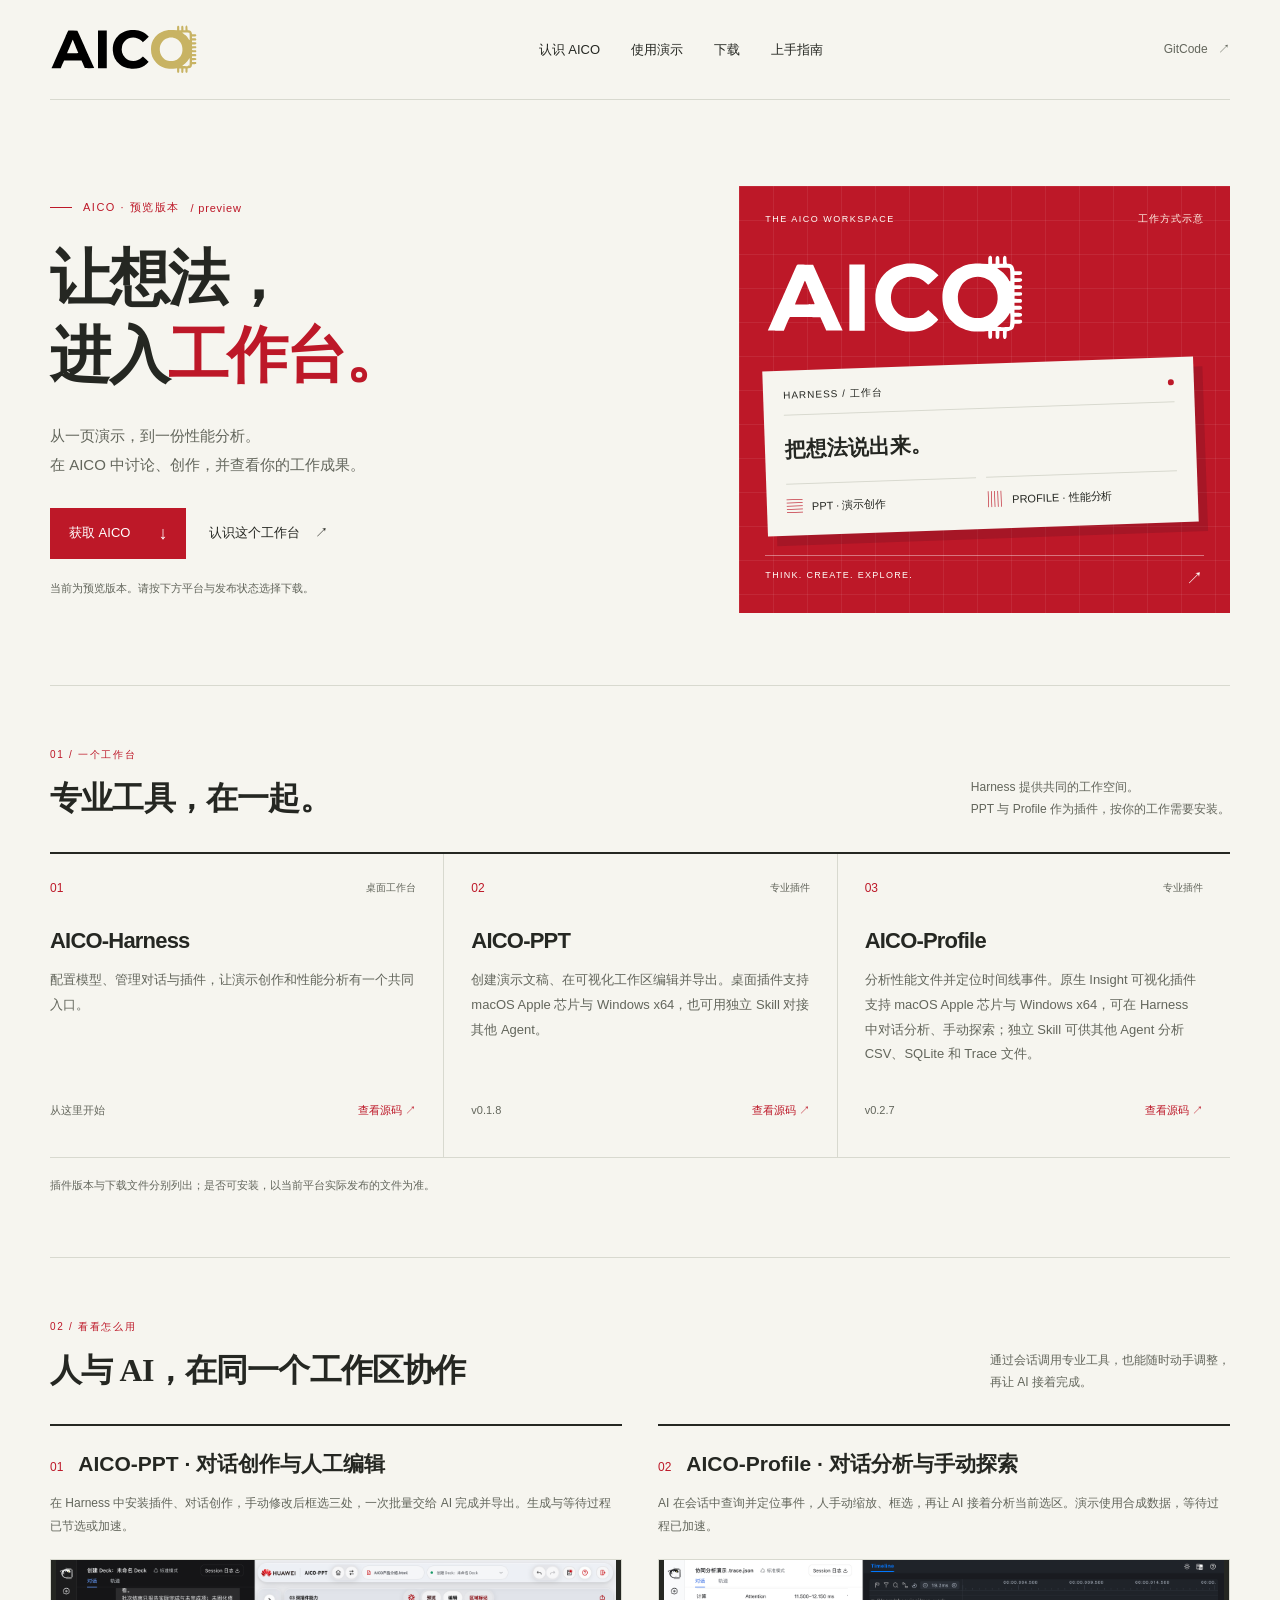
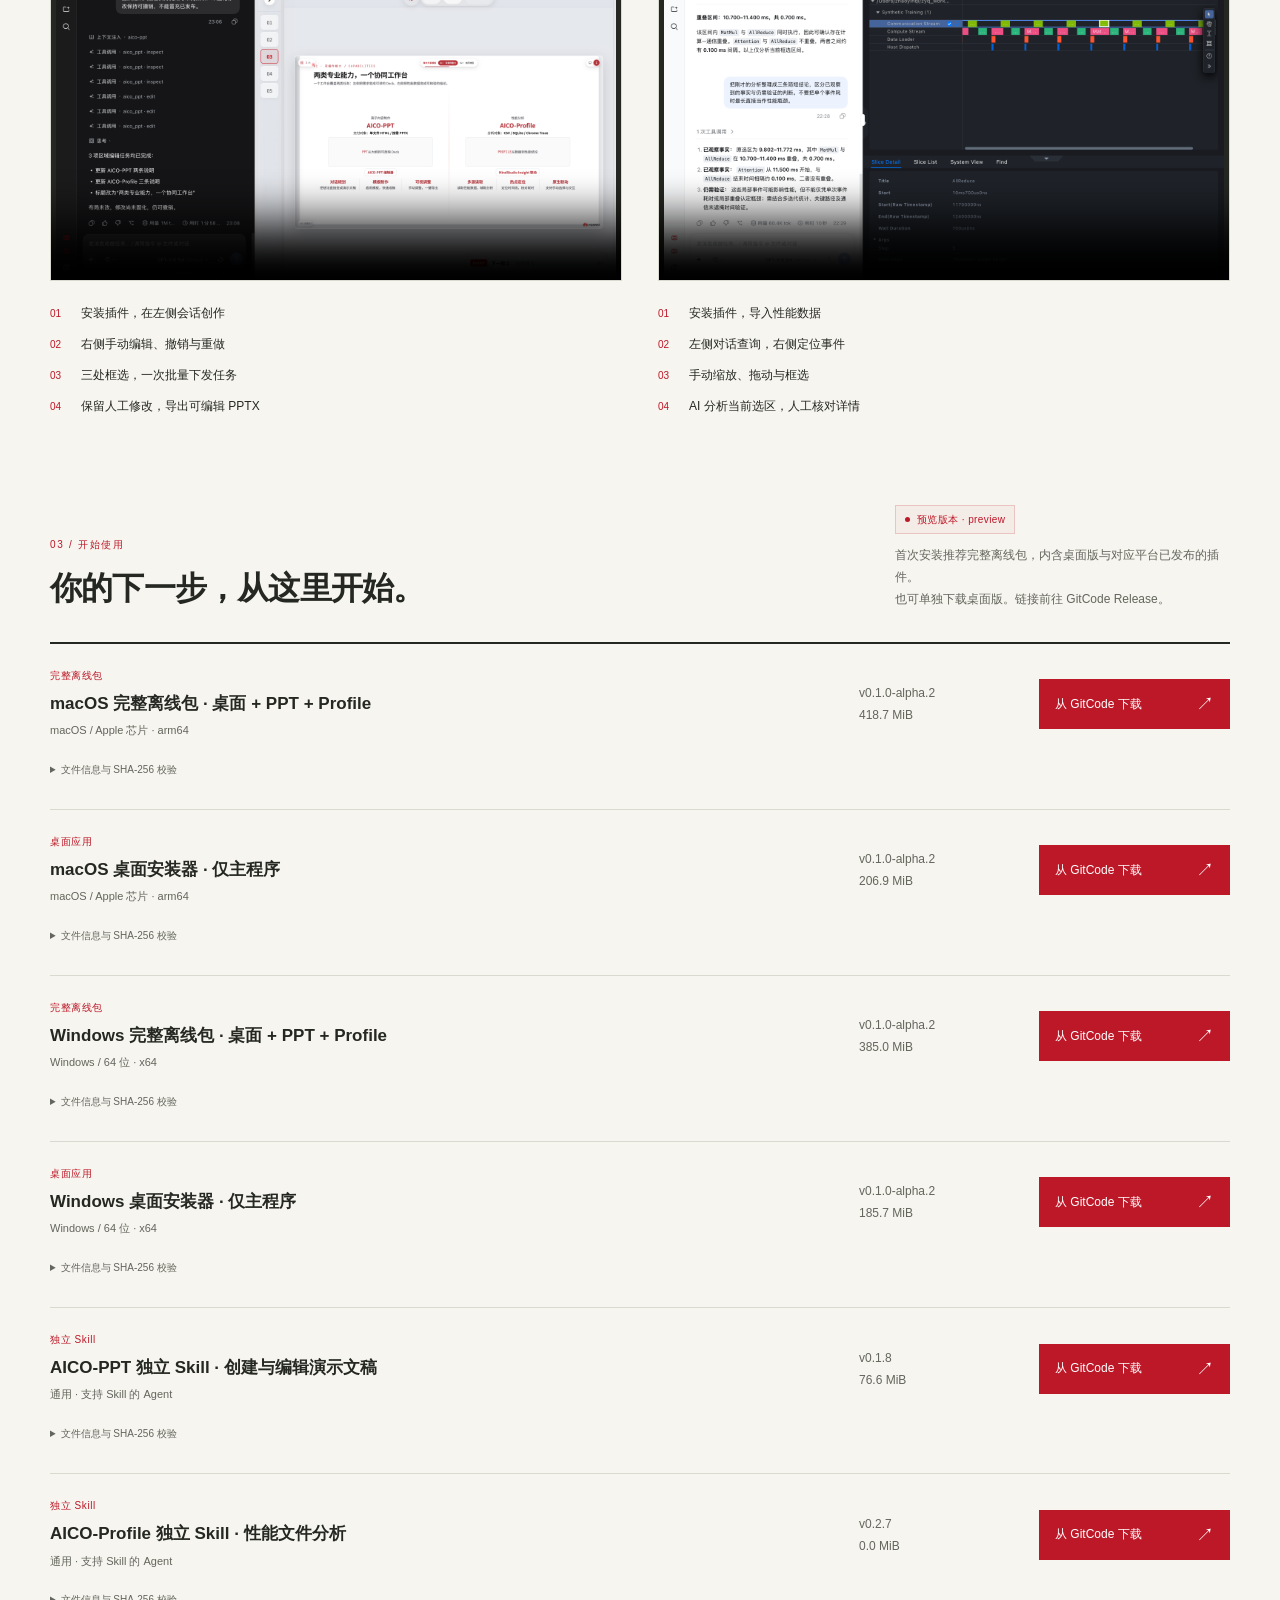
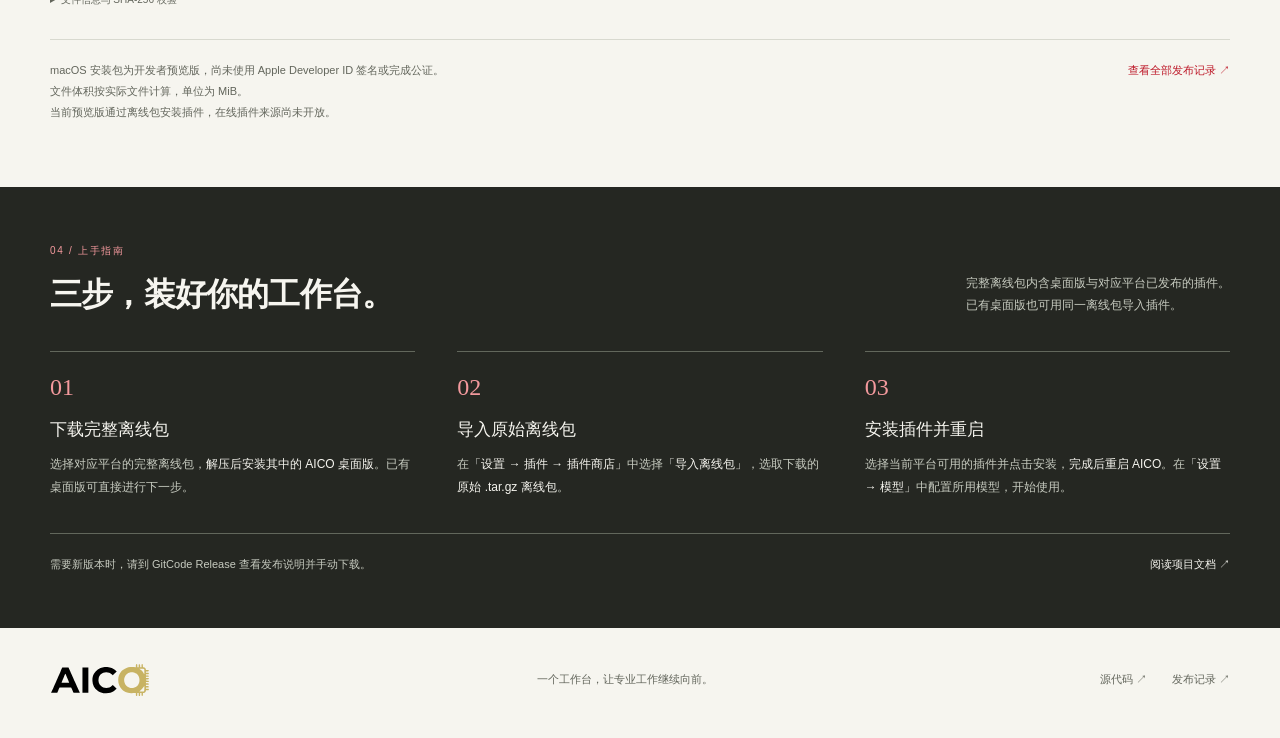
==== commit 064837d1: "Publish Profile 0.2.7 native Windows downloads" ====
--- a/docs/index.html
+++ b/docs/index.html
@@ -45,20 +45,20 @@
 </svg>
 </div><div class="workbench"><div class="workbench-head"><span>HARNESS / 工作台</span><i></i></div><div class="workbench-idea">把想法说出来。</div><div class="workbench-tools"><span><b class="tool-symbol">▤</b> PPT · 演示创作</span><span><b class="tool-symbol">▥</b> PROFILE · 性能分析</span></div></div><div class="art-foot"><span>THINK. CREATE. EXPLORE.</span><span>↗</span></div></div></section>
 <section class="section" id="products" aria-labelledby="products-title"><div class="section-heading"><div><p class="section-kicker">01 / 一个工作台</p><h2 id="products-title">专业工具，在一起。</h2></div><p class="section-caption">Harness 提供共同的工作空间。<br>PPT 与 Profile 作为插件，按你的工作需要安装。</p></div><div class="products"><article class="product"><div class="product-top"><span class="index">01</span><span class="product-type">桌面工作台</span></div><h3>AICO-Harness</h3><p>配置模型、管理对话与插件，让演示创作和性能分析有一个共同入口。</p><div class="product-bottom"><span class="version">从这里开始</span><a href="https://gitcode.com/AICO-Ascend/AICO-Harness">查看源码 <span aria-hidden="true">↗</span></a></div></article><article class="product"><div class="product-top"><span class="index">02</span><span class="product-type">专业插件</span></div><h3>AICO-PPT</h3><p>创建演示文稿、在可视化工作区编辑并导出。桌面插件支持 macOS Apple 芯片与 Windows x64，也可用独立 Skill 对接其他 Agent。</p><div class="product-bottom"><span class="version">v0.1.8</span><a href="https://gitcode.com/AICO-Ascend/AICO-PPT" aria-label="查看 AICO-PPT 源码">查看源码 <span aria-hidden="true">↗</span></a></div></article>
-<article class="product"><div class="product-top"><span class="index">03</span><span class="product-type">专业插件</span></div><h3>AICO-Profile</h3><p>分析性能文件并定位时间线事件。原生 Insight 可视化插件本次支持 macOS Apple 芯片；独立 Skill 可供其他 Agent 分析 CSV、SQLite 和 Trace 文件。</p><div class="product-bottom"><span class="version">v0.2.6</span><a href="https://gitcode.com/AICO-Ascend/AICO-Profile" aria-label="查看 AICO-Profile 源码">查看源码 <span aria-hidden="true">↗</span></a></div></article></div><p class="products-note">插件版本与下载文件分别列出；是否可安装，以当前平台实际发布的文件为准。</p></section>
+<article class="product"><div class="product-top"><span class="index">03</span><span class="product-type">专业插件</span></div><h3>AICO-Profile</h3><p>分析性能文件并定位时间线事件。原生 Insight 可视化插件支持 macOS Apple 芯片与 Windows x64，可在 Harness 中对话分析、手动探索；独立 Skill 可供其他 Agent 分析 CSV、SQLite 和 Trace 文件。</p><div class="product-bottom"><span class="version">v0.2.7</span><a href="https://gitcode.com/AICO-Ascend/AICO-Profile" aria-label="查看 AICO-Profile 源码">查看源码 <span aria-hidden="true">↗</span></a></div></article></div><p class="products-note">插件版本与下载文件分别列出；是否可安装，以当前平台实际发布的文件为准。</p></section>
 <section class="section" id="demos" aria-labelledby="demos-title"><div class="section-heading"><div><p class="section-kicker">02 / 看看怎么用</p><h2 id="demos-title">人与 AI，在同一个工作区协作</h2></div><p class="section-caption">通过会话调用专业工具，也能随时动手调整，<br>再让 AI 接着完成。</p></div><div class="demos"><article class="demo" data-plugin="aico-ppt"><div class="demo-heading"><span class="index" aria-hidden="true">01</span><h3 id="demo-1-title">AICO-PPT · 对话创作与人工编辑</h3></div><p class="demo-description" id="demo-1-description">在 Harness 中安装插件、对话创作，手动修改后框选三处，一次批量交给 AI 完成并导出。生成与等待过程已节选或加速。</p><video controls playsinline preload="metadata" tabindex="0" poster="media/aico-ppt-poster-cb32677174535a4892da1f7280986e809b215de90c94a0cc32269399beb1c949.png" aria-labelledby="demo-1-title" aria-describedby="demo-1-description"><source src="media/aico-ppt-video-d8d0d45a9a218e872ae2731d63f3a440218027b05d04856762997a77525935ed.mp4" type="video/mp4"><track kind="captions" src="media/aico-ppt-captions-fc7fc124da23adcf2d0e1296f263f4592fede4cb091094b1613f678dce97fdf5.vtt" srclang="zh-CN" label="简体中文" default>浏览器暂不支持视频播放。<a href="media/aico-ppt-video-d8d0d45a9a218e872ae2731d63f3a440218027b05d04856762997a77525935ed.mp4">打开AICO-PPT · 对话创作与人工编辑视频</a></video><ol class="demo-steps"><li>安装插件，在左侧会话创作</li><li>右侧手动编辑、撤销与重做</li><li>三处框选，一次批量下发任务</li><li>保留人工修改，导出可编辑 PPTX</li></ol></article>
 <article class="demo" data-plugin="aico-profile"><div class="demo-heading"><span class="index" aria-hidden="true">02</span><h3 id="demo-2-title">AICO-Profile · 对话分析与手动探索</h3></div><p class="demo-description" id="demo-2-description">AI 在会话中查询并定位事件，人手动缩放、框选，再让 AI 接着分析当前选区。演示使用合成数据，等待过程已加速。</p><video controls playsinline preload="metadata" tabindex="0" poster="media/aico-profile-poster-781228cdf98494e35a771f18a97a01b43fe8202ae145f2c1f8cfa0976cd9d086.png" aria-labelledby="demo-2-title" aria-describedby="demo-2-description"><source src="media/aico-profile-video-5d8721e18bb2fecc00a3e7aa699887930affc7f49162e92f74527d1d0373de29.mp4" type="video/mp4"><track kind="captions" src="media/aico-profile-captions-61e3061789ac42ec0d32bdf03802db5b518e2f6fa854f36d2b8e1ce1fb710acb.vtt" srclang="zh-CN" label="简体中文" default>浏览器暂不支持视频播放。<a href="media/aico-profile-video-5d8721e18bb2fecc00a3e7aa699887930affc7f49162e92f74527d1d0373de29.mp4">打开AICO-Profile · 对话分析与手动探索视频</a></video><ol class="demo-steps"><li>安装插件，导入性能数据</li><li>左侧对话查询，右侧定位事件</li><li>手动缩放、拖动与框选</li><li>AI 分析当前选区，人工核对详情</li></ol></article></div></section>
 <section class="section download-section" id="download" aria-labelledby="download-title"><div class="section-heading"><div><p class="section-kicker">03 / 开始使用</p><h2 id="download-title">你的下一步，从这里开始。</h2></div><div><span class="release-label">预览版本 · preview</span><p class="section-caption">首次安装推荐完整离线包，内含桌面版与对应平台已发布的插件。<br>也可单独下载桌面版。链接前往 GitCode Release。</p></div></div><div class="downloads"><article class="download-row" data-kind="offline" data-status="ready">
     <div class="file-info"><p class="file-kind">完整离线包</p><h3>macOS 完整离线包 · 桌面 + PPT + Profile</h3><p class="platform">macOS / Apple 芯片 · arm64</p></div>
-    <div class="file-release"><span>v0.1.0-alpha.2</span><span>418.7 MiB</span></div><a class="button download-button" data-download href="https://gitcode.com/AICO-Ascend/AICO-Harness/releases/download/v0.1.0-alpha.2/AICO-0.1.0-alpha.2-mac-arm64-offline.tar.gz" aria-label="从 GitCode 下载 macOS 完整离线包 · 桌面 + PPT + Profile，macOS / Apple 芯片 · arm64">从 GitCode 下载 <span aria-hidden="true">↗</span></a><details class="file-verification"><summary>文件信息与 SHA-256 校验</summary><dl><div><dt>文件名</dt><dd><code>AICO-0.1.0-alpha.2-mac-arm64-offline.tar.gz</code></dd></div><div><dt>SHA-256</dt><dd><code>c6ccfa52c2f57ca3b23b37661707c98f376fb92b2bfa60a38d13da85ad32f28c</code></dd></div></dl></details>
+    <div class="file-release"><span>v0.1.0-alpha.2</span><span>418.7 MiB</span></div><a class="button download-button" data-download href="https://gitcode.com/AICO-Ascend/AICO-Harness/releases/download/v0.1.0-alpha.2/AICO-0.1.0-alpha.2-mac-arm64-profile-0.2.7-offline.tar.gz" aria-label="从 GitCode 下载 macOS 完整离线包 · 桌面 + PPT + Profile，macOS / Apple 芯片 · arm64">从 GitCode 下载 <span aria-hidden="true">↗</span></a><details class="file-verification"><summary>文件信息与 SHA-256 校验</summary><dl><div><dt>文件名</dt><dd><code>AICO-0.1.0-alpha.2-mac-arm64-profile-0.2.7-offline.tar.gz</code></dd></div><div><dt>SHA-256</dt><dd><code>bf9b167e171bcd6a233ee24d9faee0075d5c5097e3033cfa490404f940ca0432</code></dd></div></dl></details>
   </article>
 <article class="download-row" data-kind="host" data-status="ready">
     <div class="file-info"><p class="file-kind">桌面应用</p><h3>macOS 桌面安装器 · 仅主程序</h3><p class="platform">macOS / Apple 芯片 · arm64</p></div>
     <div class="file-release"><span>v0.1.0-alpha.2</span><span>206.9 MiB</span></div><a class="button download-button" data-download href="https://gitcode.com/AICO-Ascend/AICO-Harness/releases/download/v0.1.0-alpha.2/AICO-0.1.0-alpha.2-mac-arm64-host.dmg" aria-label="从 GitCode 下载 macOS 桌面安装器 · 仅主程序，macOS / Apple 芯片 · arm64">从 GitCode 下载 <span aria-hidden="true">↗</span></a><details class="file-verification"><summary>文件信息与 SHA-256 校验</summary><dl><div><dt>文件名</dt><dd><code>AICO-0.1.0-alpha.2-mac-arm64-host.dmg</code></dd></div><div><dt>SHA-256</dt><dd><code>2c645dd6118b7122afe00a6e5ae1c4a1ed25a2b1a5cb68c7d401d87f6efd8ae5</code></dd></div></dl></details>
   </article>
 <article class="download-row" data-kind="offline" data-status="ready">
-    <div class="file-info"><p class="file-kind">完整离线包</p><h3>Windows 完整离线包 · 桌面 + PPT</h3><p class="platform">Windows / 64 位 · x64</p></div>
-    <div class="file-release"><span>v0.1.0-alpha.2</span><span>301.2 MiB</span></div><a class="button download-button" data-download href="https://gitcode.com/AICO-Ascend/AICO-Harness/releases/download/v0.1.0-alpha.2/AICO-0.1.0-alpha.2-win-x64-offline.tar.gz" aria-label="从 GitCode 下载 Windows 完整离线包 · 桌面 + PPT，Windows / 64 位 · x64">从 GitCode 下载 <span aria-hidden="true">↗</span></a><details class="file-verification"><summary>文件信息与 SHA-256 校验</summary><dl><div><dt>文件名</dt><dd><code>AICO-0.1.0-alpha.2-win-x64-offline.tar.gz</code></dd></div><div><dt>SHA-256</dt><dd><code>1e46f1041a231703c640f1f976c9451a65914dfe47b9a6ecd49ab159f5221b9a</code></dd></div></dl></details>
+    <div class="file-info"><p class="file-kind">完整离线包</p><h3>Windows 完整离线包 · 桌面 + PPT + Profile</h3><p class="platform">Windows / 64 位 · x64</p></div>
+    <div class="file-release"><span>v0.1.0-alpha.2</span><span>385.0 MiB</span></div><a class="button download-button" data-download href="https://gitcode.com/AICO-Ascend/AICO-Harness/releases/download/v0.1.0-alpha.2/AICO-0.1.0-alpha.2-win-x64-profile-0.2.7-offline.tar.gz" aria-label="从 GitCode 下载 Windows 完整离线包 · 桌面 + PPT + Profile，Windows / 64 位 · x64">从 GitCode 下载 <span aria-hidden="true">↗</span></a><details class="file-verification"><summary>文件信息与 SHA-256 校验</summary><dl><div><dt>文件名</dt><dd><code>AICO-0.1.0-alpha.2-win-x64-profile-0.2.7-offline.tar.gz</code></dd></div><div><dt>SHA-256</dt><dd><code>c9b8fff0a66bbb01d71bbc5f9b83cdd9a3b2f3690a173538e998fbab8a9162fd</code></dd></div></dl></details>
   </article>
 <article class="download-row" data-kind="host" data-status="ready">
     <div class="file-info"><p class="file-kind">桌面应用</p><h3>Windows 桌面安装器 · 仅主程序</h3><p class="platform">Windows / 64 位 · x64</p></div>
@@ -70,7 +70,7 @@
   </article>
 <article class="download-row" data-kind="skill" data-status="ready">
     <div class="file-info"><p class="file-kind">独立 Skill</p><h3>AICO-Profile 独立 Skill · 性能文件分析</h3><p class="platform">通用 · 支持 Skill 的 Agent</p></div>
-    <div class="file-release"><span>v0.2.6</span><span>0.0 MiB</span></div><a class="button download-button" data-download href="https://gitcode.com/AICO-Ascend/AICO-Harness/releases/download/v0.1.0-alpha.2/AICO-Profile-0.2.6-skill.zip" aria-label="从 GitCode 下载 AICO-Profile 独立 Skill · 性能文件分析，通用 · 支持 Skill 的 Agent">从 GitCode 下载 <span aria-hidden="true">↗</span></a><details class="file-verification"><summary>文件信息与 SHA-256 校验</summary><dl><div><dt>文件名</dt><dd><code>AICO-Profile-0.2.6-skill.zip</code></dd></div><div><dt>SHA-256</dt><dd><code>fb9370a5fac436f1b455345beafdb472a9c01d32032cedabfc1c1a2bfab1defd</code></dd></div></dl></details>
+    <div class="file-release"><span>v0.2.7</span><span>0.0 MiB</span></div><a class="button download-button" data-download href="https://gitcode.com/AICO-Ascend/AICO-Harness/releases/download/v0.1.0-alpha.2/AICO-Profile-0.2.7-skill.zip" aria-label="从 GitCode 下载 AICO-Profile 独立 Skill · 性能文件分析，通用 · 支持 Skill 的 Agent">从 GitCode 下载 <span aria-hidden="true">↗</span></a><details class="file-verification"><summary>文件信息与 SHA-256 校验</summary><dl><div><dt>文件名</dt><dd><code>AICO-Profile-0.2.7-skill.zip</code></dd></div><div><dt>SHA-256</dt><dd><code>4e6f2848ef46be29e0e2452d76d64c157f2a80c50e1250d9cd14cffe450f7b78</code></dd></div></dl></details>
   </article></div><div class="download-note"><p>macOS 安装包为开发者预览版，尚未使用 Apple Developer ID 签名或完成公证。<br>文件体积按实际文件计算，单位为 MiB。<br>当前预览版通过离线包安装插件，在线插件来源尚未开放。</p><a href="https://gitcode.com/AICO-Ascend/AICO-Harness/releases">查看全部发布记录 <span aria-hidden="true">↗</span></a></div></section>
 </div>
 <div class="setup-wrap"><section class="setup-section shell" id="setup" aria-labelledby="setup-title"><div class="section-heading"><div><p class="section-kicker">04 / 上手指南</p><h2 id="setup-title">三步，装好你的工作台。</h2></div><p class="section-caption">完整离线包内含桌面版与对应平台已发布的插件。<br>已有桌面版也可用同一离线包导入插件。</p></div><ol class="steps"><li><span class="step-number" aria-hidden="true">01</span><h3>下载完整离线包</h3><p>选择对应平台的完整离线包，<strong>解压后安装其中的 AICO 桌面版</strong>。已有桌面版可直接进行下一步。</p></li><li><span class="step-number" aria-hidden="true">02</span><h3>导入原始离线包</h3><p>在<strong>「设置 → 插件 → 插件商店」</strong>中选择<strong>「导入离线包」</strong>，选取下载的<strong>原始 .tar.gz 离线包</strong>。</p></li><li><span class="step-number" aria-hidden="true">03</span><h3>安装插件并重启</h3><p>选择当前平台可用的插件并点击安装，<strong>完成后重启 AICO</strong>。在<strong>「设置 → 模型」</strong>中配置所用模型，开始使用。</p></li></ol><div class="setup-help"><p>需要新版本时，请到 GitCode Release 查看发布说明并手动下载。</p><a href="https://gitcode.com/AICO-Ascend/AICO-Harness">阅读项目文档 <span aria-hidden="true">↗</span></a></div></section></div>
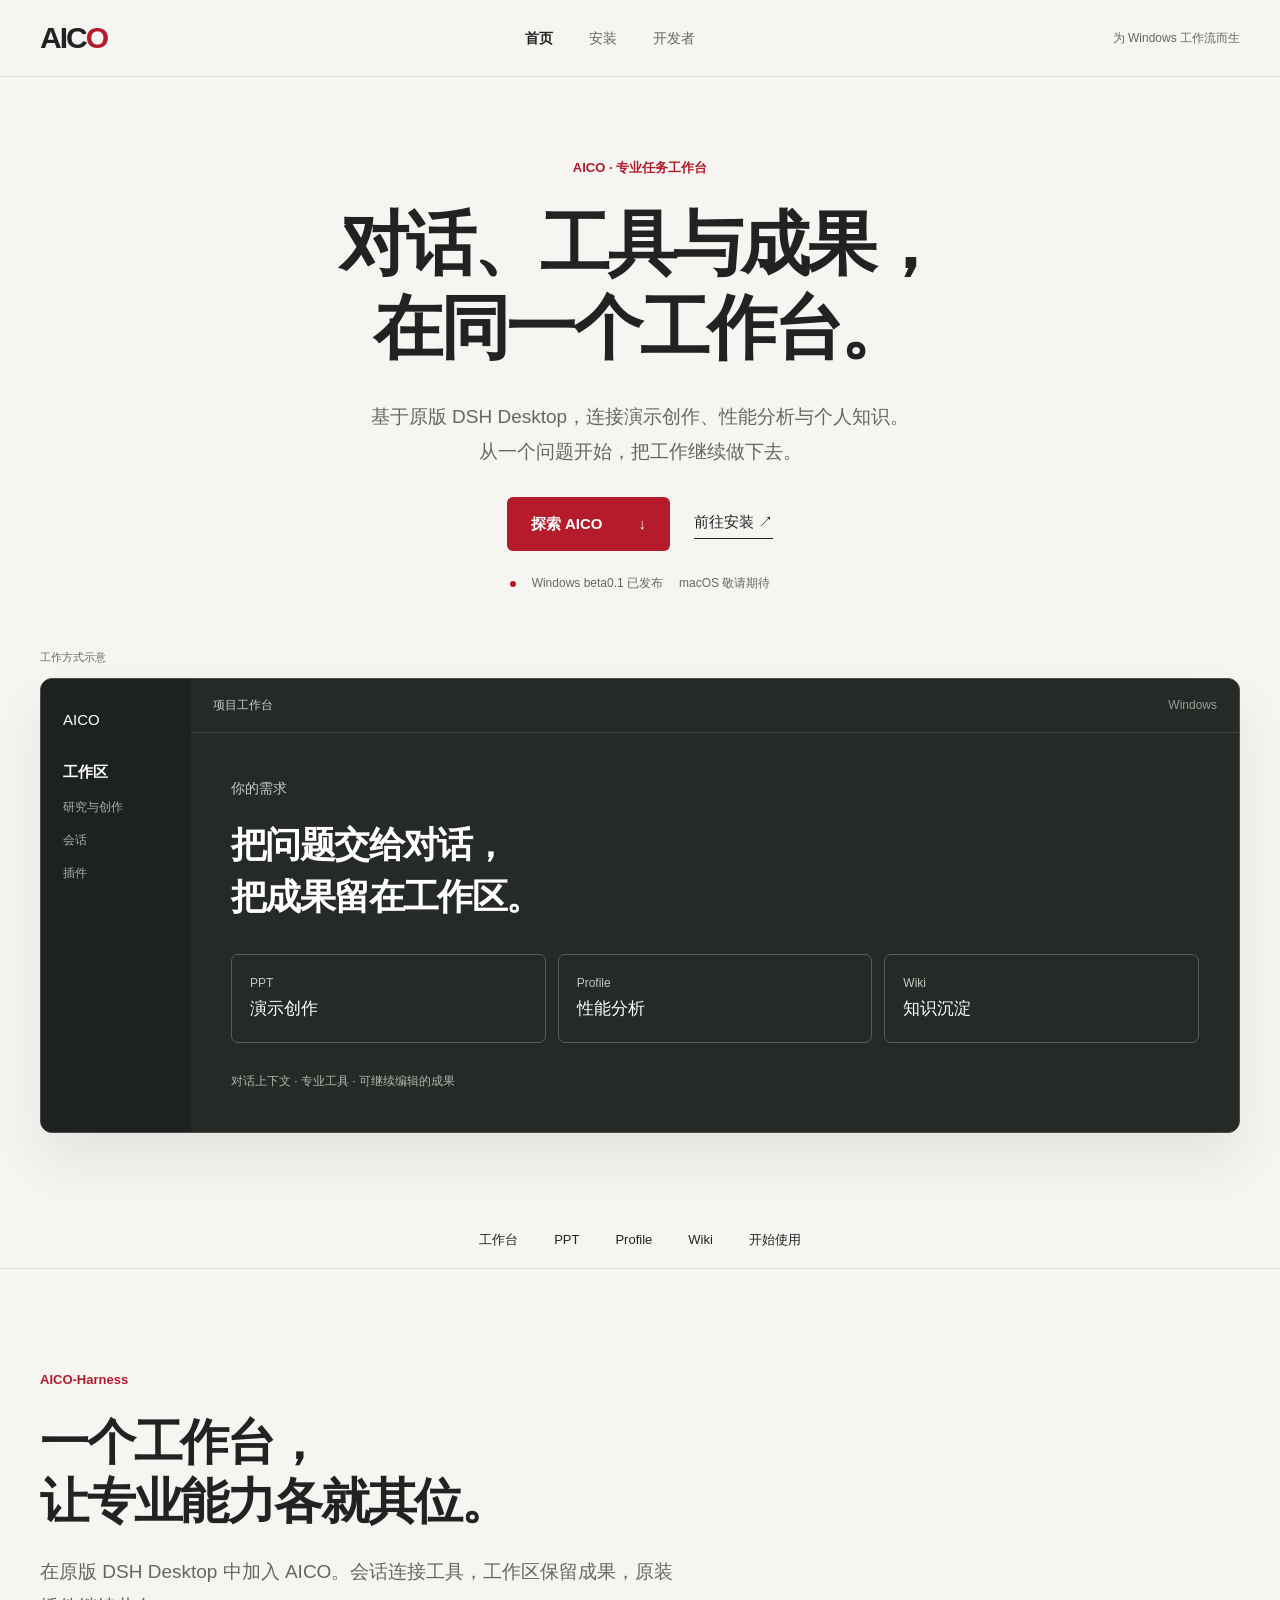
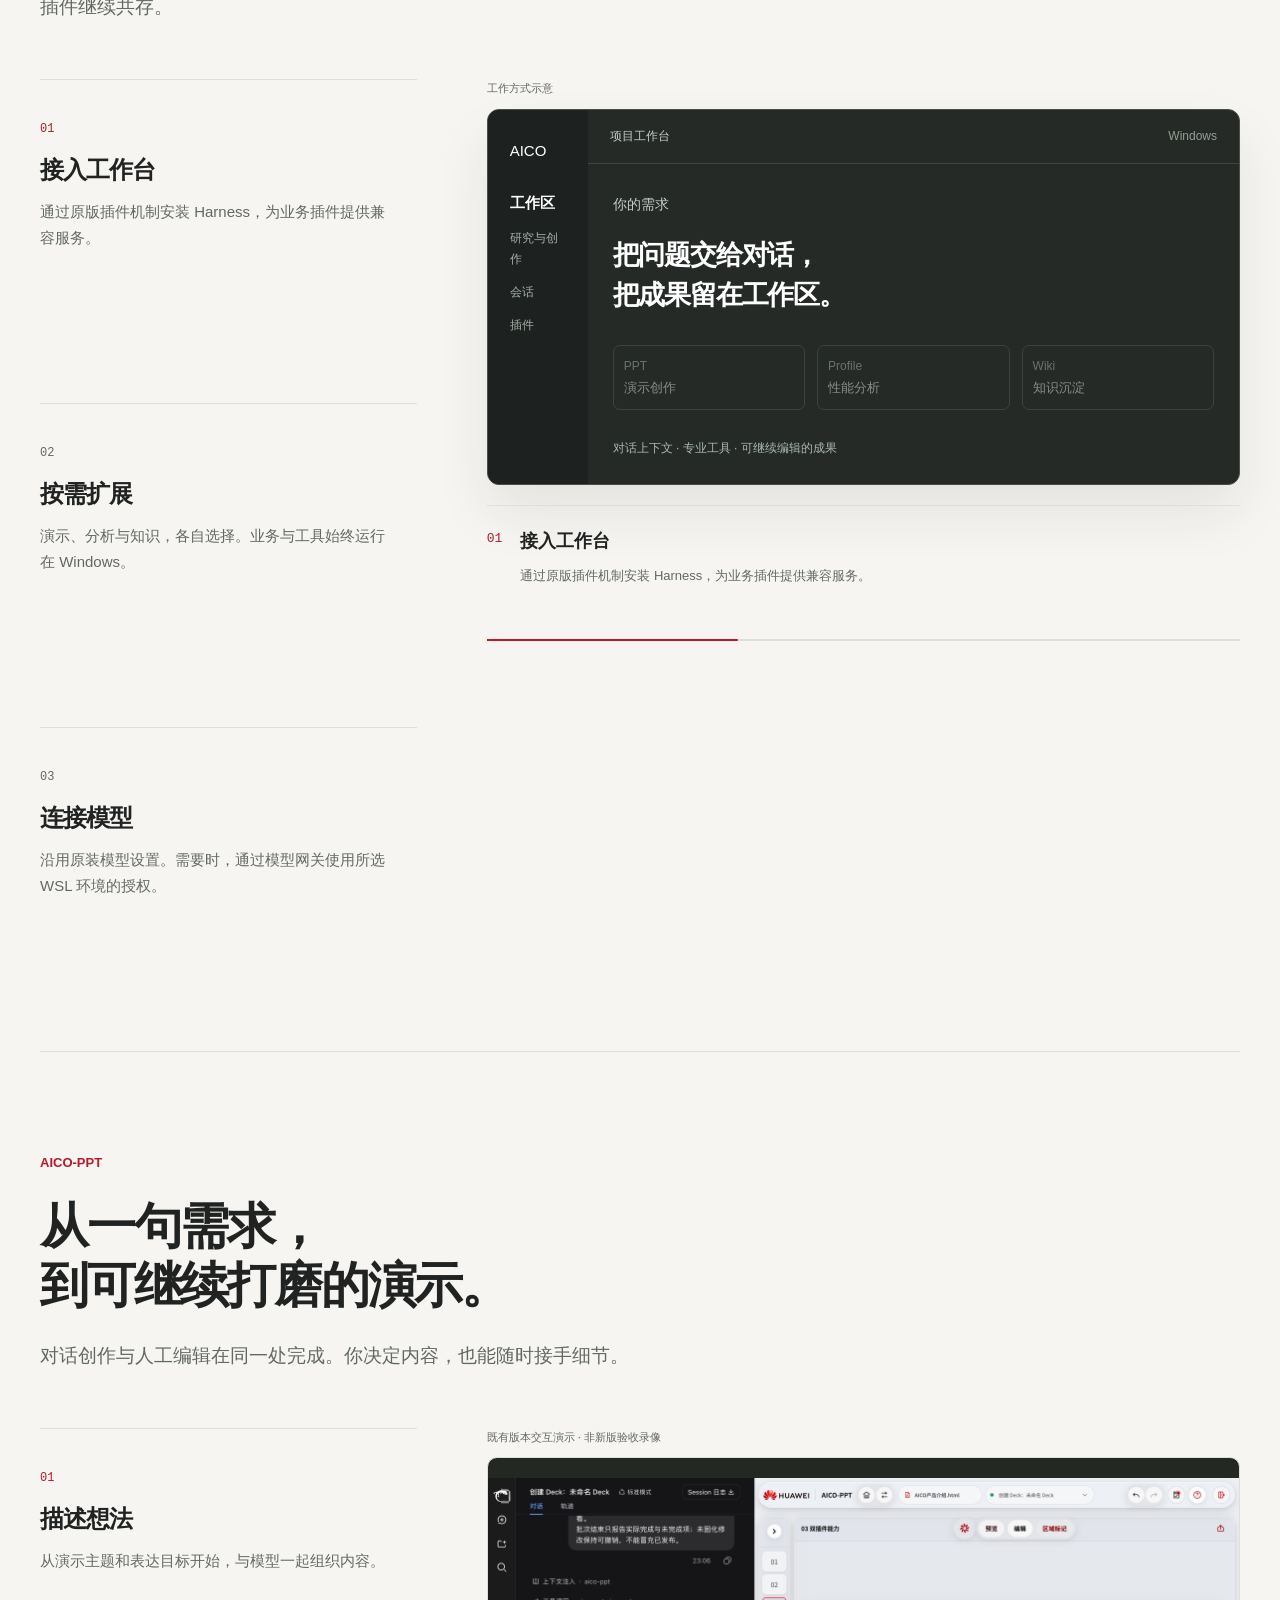
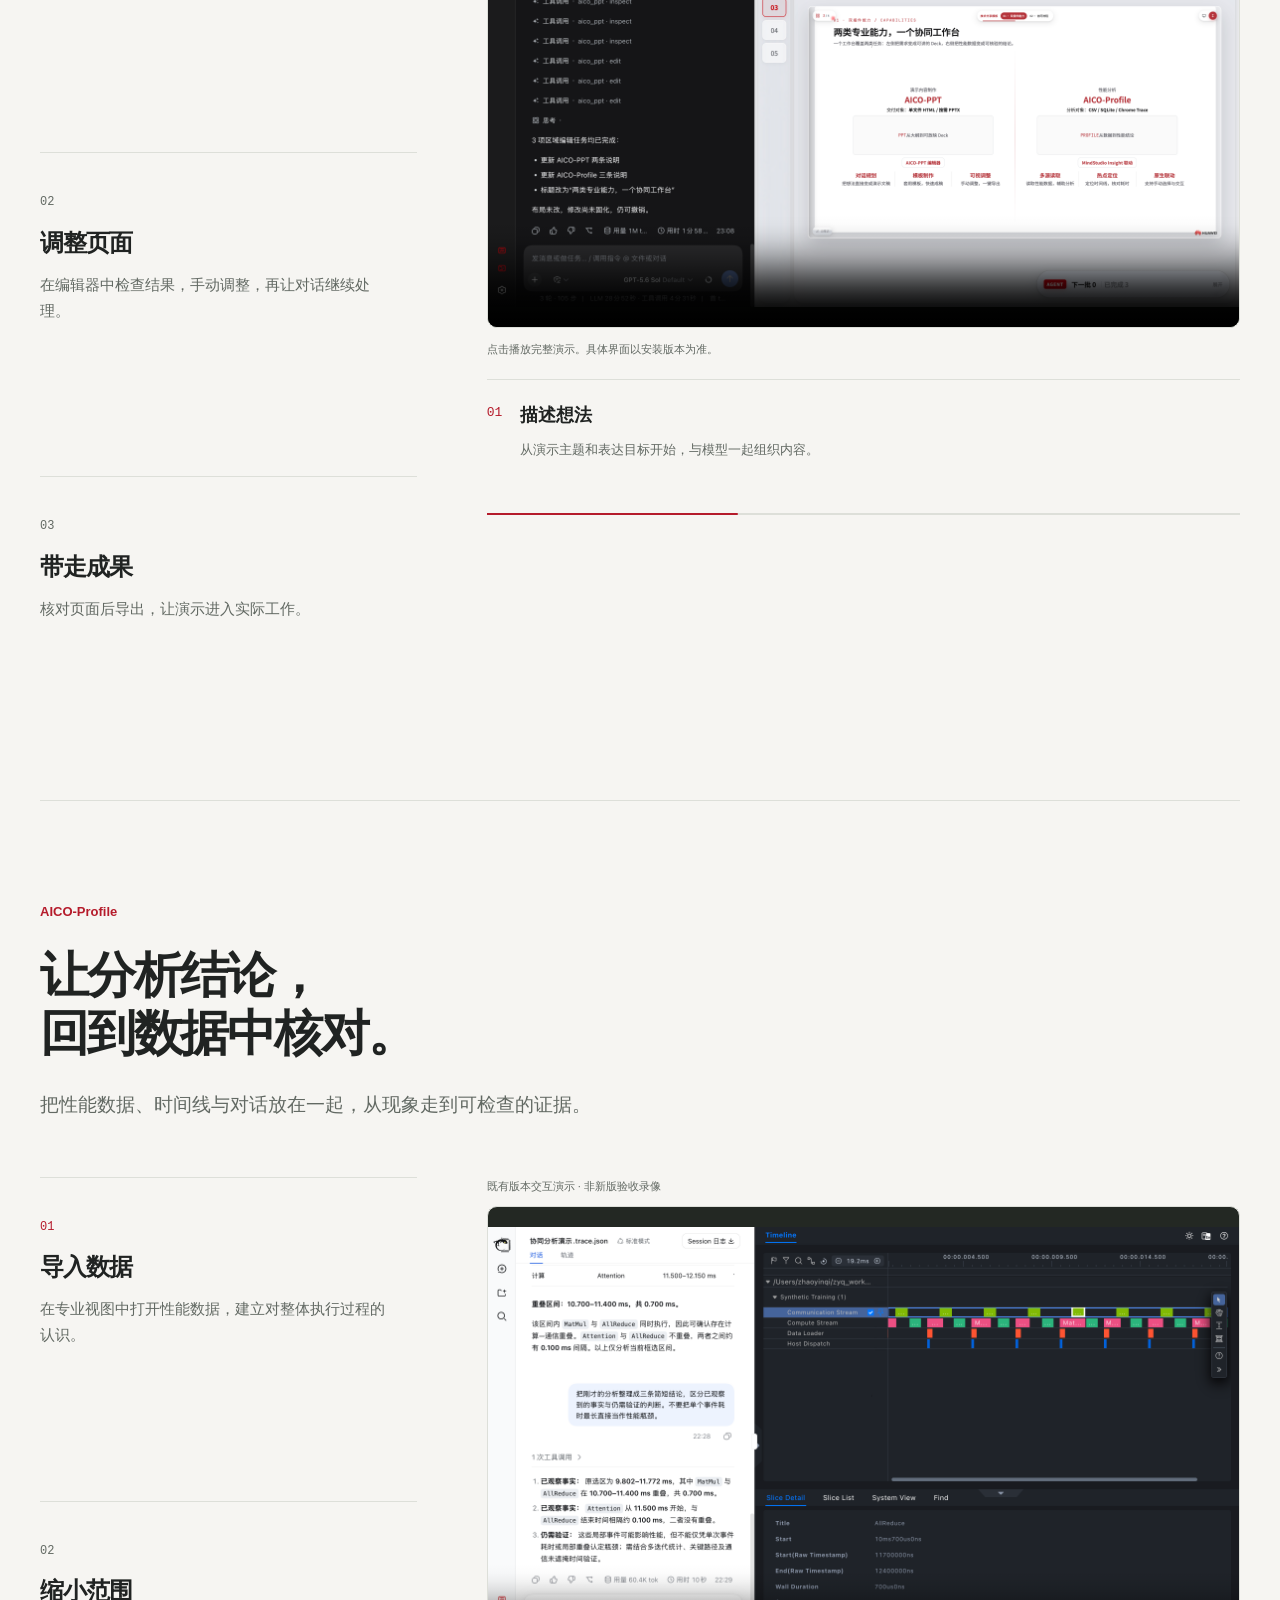
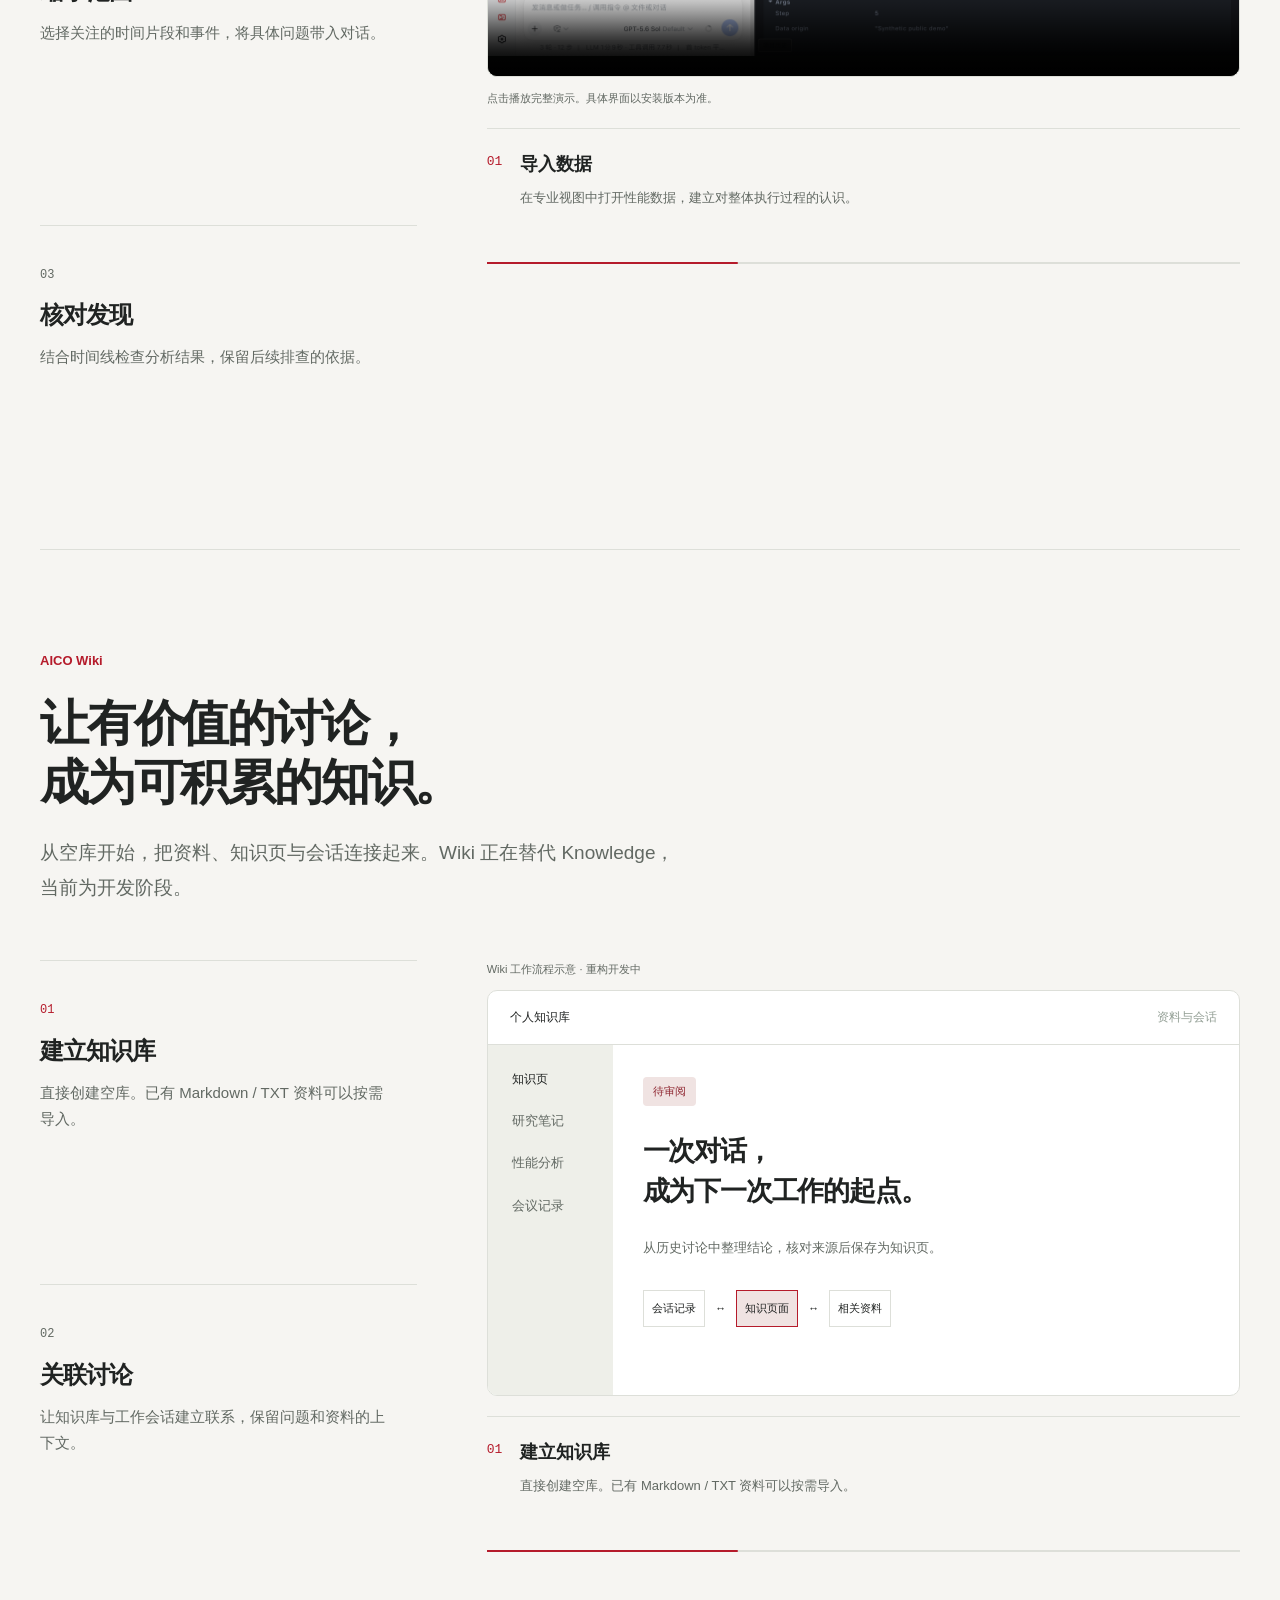
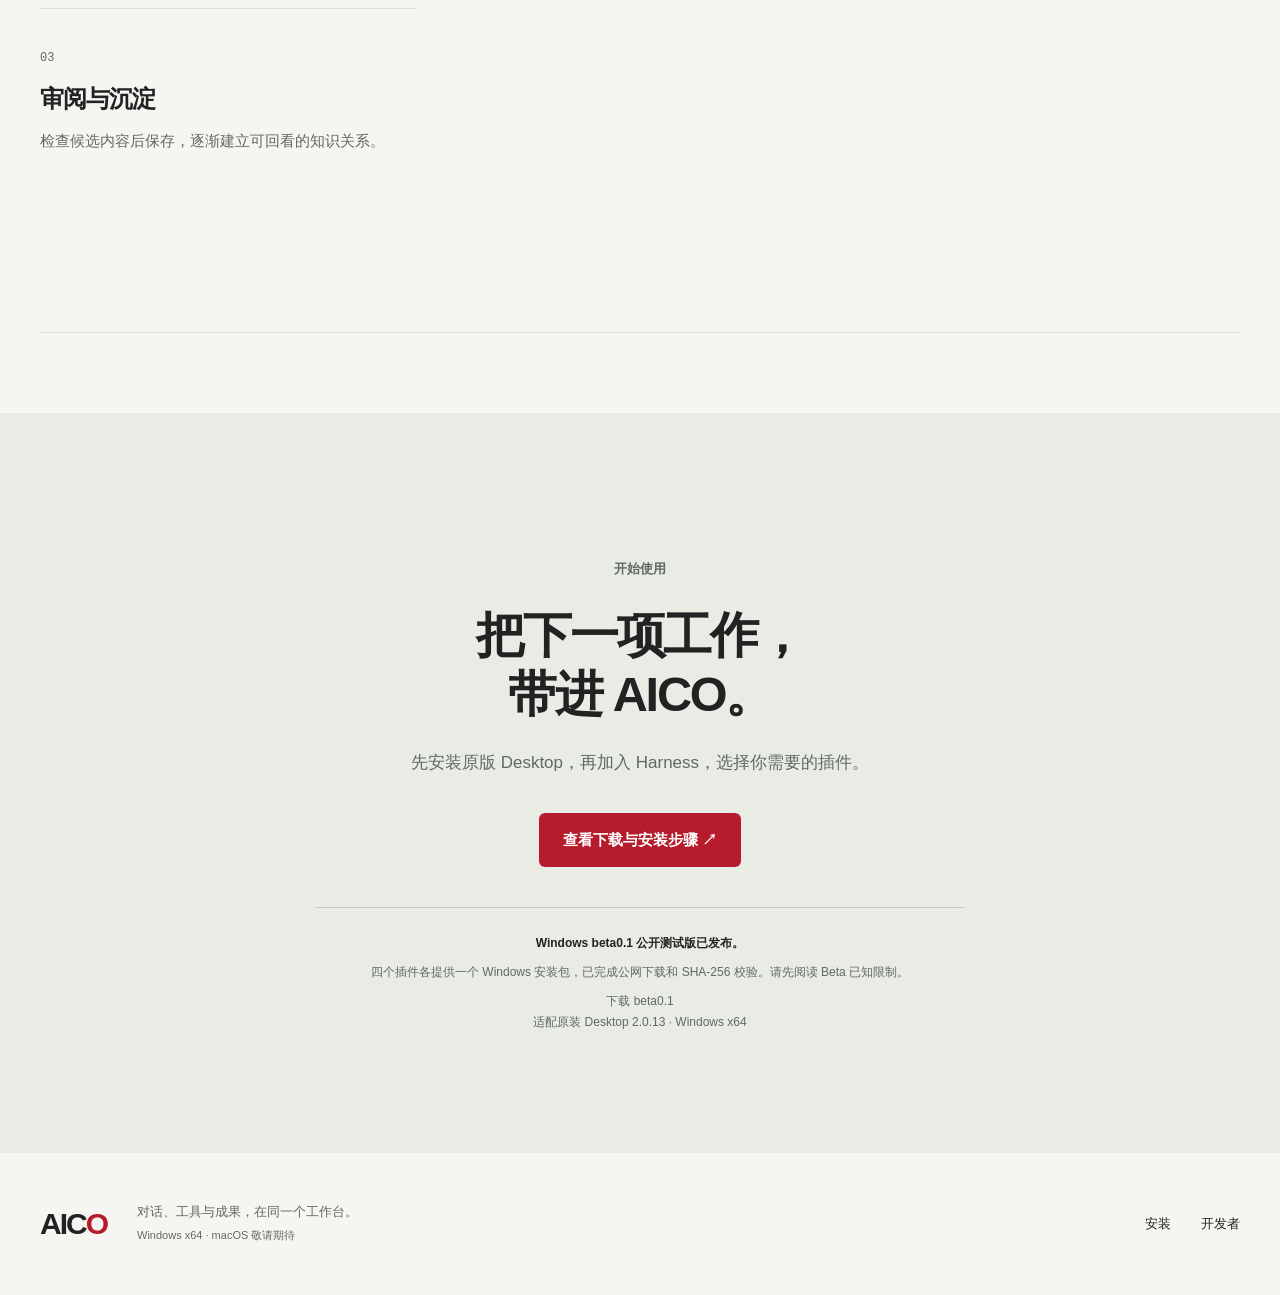
==== commit 05e5de2f: "Publish beta0.1 plugin downloads and installation guide" ====
--- a/docs/index.html
+++ b/docs/index.html
@@ -1,87 +1 @@
-<!doctype html>
-<html lang="zh-CN">
-<head>
-<meta charset="utf-8">
-<meta name="viewport" content="width=device-width,initial-scale=1">
-<meta name="color-scheme" content="light">
-<meta http-equiv="Content-Security-Policy" content="default-src 'none'; img-src 'self'; media-src 'self'; style-src 'unsafe-inline'; base-uri 'none'; form-action 'none'">
-<meta name="description" content="AICO 将 AI 对话、演示文稿创作与性能分析放在同一个工作台。查看预览版本，下载桌面应用与离线插件包。">
-<title>AICO · 让想法进入工作台</title>
-<style>
-:root{--red:#bd1828;--red-dark:#941221;--ink:#252722;--muted:#63665c;--paper:#f6f5ef;--white:#fffef9;--line:#d8d9cf;--sans:'Avenir Next','PingFang SC','Microsoft YaHei',sans-serif;--serif:'Iowan Old Style','Songti SC','STSong','SimSun',serif}
-*{box-sizing:border-box}html{scroll-behavior:smooth;scroll-padding-top:30px}body{margin:0;background:var(--paper);color:var(--ink);font-family:var(--sans);-webkit-font-smoothing:antialiased}a{color:inherit;text-decoration:none}a:hover{text-decoration:underline;text-underline-offset:5px}a:focus-visible,summary:focus-visible,video:focus-visible{outline:3px solid var(--red);outline-offset:5px}a,summary{-webkit-tap-highlight-color:#bd182822}p,h1,h2,h3{margin:0}a,code,p,h3,dd{overflow-wrap:anywhere}button,a,summary{touch-action:manipulation}.shell{width:min(1180px,calc(100% - 80px));margin-inline:auto}.skip-link{position:absolute;top:10px;left:20px;z-index:2;background:var(--ink);color:white;padding:12px 18px;transform:translateY(-160%)}.skip-link:focus{transform:none}
-.site-header{min-height:100px;display:flex;align-items:center;justify-content:space-between;gap:30px;border-bottom:1px solid var(--line)}.brand{display:inline-flex;gap:12px;align-items:center;font-size:29px;font-weight:800;letter-spacing:-1.5px;line-height:1}.brand:hover{text-decoration:none}.aico-wordmark{display:block;width:148px;height:auto}.art-wordmark .aico-wordmark{width:260px;max-width:100%}.art-wordmark .aico-wordmark path{fill:#fff}.footer-brand .aico-wordmark{width:100px}.site-nav{display:flex;gap:31px;font-size:13px;align-items:center}.site-nav a{padding-block:13px}.source-link{color:var(--muted);font-size:12px}.source-link span{margin-left:7px}
-.hero{display:grid;grid-template-columns:1.25fr 1fr;align-items:center;gap:76px;padding:86px 0 72px}.eyebrow{display:flex;align-items:center;gap:11px;font-size:11px;letter-spacing:1.5px;color:var(--red);margin-bottom:25px}.eyebrow:before{content:'';width:22px;height:1px;background:currentColor}.channel{letter-spacing:.8px}h1{font-family:var(--serif);font-size:clamp(40px,4.8vw,64px);font-weight:600;line-height:1.25;letter-spacing:-2px}h1 em{font-style:normal;color:var(--red)}.hero-description{font-size:15px;line-height:1.95;color:var(--muted);margin:27px 0 28px}.hero-actions{display:flex;gap:23px;align-items:center;flex-wrap:wrap}.button{display:inline-flex;justify-content:space-between;align-items:center;gap:28px;background:var(--red);color:white;padding:15px 19px;min-height:48px;font-size:13px;transition:background .18s ease}.button:hover{background:var(--red-dark);text-decoration:none}.button span{font-size:18px}.text-link{display:inline-flex;gap:15px;align-items:center;font-size:13px;min-height:44px}.preview-note{margin-top:20px;font-size:11px;line-height:1.8;color:var(--muted)}
-.workspace-art{background:var(--red);color:var(--white);padding:26px;min-height:388px;position:relative;isolation:isolate;overflow:hidden}.workspace-art:before{content:'';position:absolute;inset:0;z-index:-1;background-image:linear-gradient(#ffffff12 1px,transparent 1px),linear-gradient(90deg,#ffffff12 1px,transparent 1px);background-size:34px 34px}.art-caption{display:flex;justify-content:space-between;align-items:center;font-size:9px;letter-spacing:1.5px}.art-caption span:last-child{font-size:10px;letter-spacing:1px;color:#fff3e6}.art-wordmark{font-size:72px;font-weight:700;letter-spacing:-5px;line-height:1.15;margin:27px 0 22px}.workbench{color:var(--ink);background:var(--paper);padding:18px 20px;transform:rotate(-2deg);margin:0 8px 26px 0;box-shadow:9px 10px 0 #65102242}.workbench-head{display:flex;justify-content:space-between;align-items:center;border-bottom:1px solid var(--line);padding-bottom:12px;font-size:10px;letter-spacing:1px}.workbench-head i{display:block;width:6px;height:6px;border-radius:50%;background:var(--red)}.workbench-idea{font-family:var(--serif);font-weight:600;font-size:21px;padding:20px 0}.workbench-tools{display:grid;grid-template-columns:1fr 1fr;gap:10px}.workbench-tools span{display:flex;align-items:center;gap:9px;font-size:11px;border-top:1px solid var(--line);padding-top:12px}.tool-symbol{font-size:16px;color:var(--red);font-weight:400}.art-foot{display:flex;justify-content:space-between;border-top:1px solid #ffffff66;padding-top:14px;font-size:9px;letter-spacing:1.3px}.art-foot span:last-child{font-size:17px;line-height:1}
-.section{padding:62px 0;border-top:1px solid var(--line)}.section-heading{display:flex;align-items:flex-end;justify-content:space-between;gap:30px;margin-bottom:31px}.section-kicker{font-size:10px;color:var(--red);letter-spacing:1.7px;margin-bottom:14px}.section-heading h2{font-family:var(--serif);font-size:32px;letter-spacing:-.8px;font-weight:600;line-height:1.4}.section-caption{font-size:12px;line-height:1.85;color:var(--muted);max-width:335px}.products{display:grid;grid-template-columns:repeat(3,minmax(0,1fr));border-top:2px solid var(--ink);border-bottom:1px solid var(--line)}.product{padding:27px 27px 28px 0;display:flex;flex-direction:column;min-width:0}.product+.product{border-left:1px solid var(--line);padding-left:27px}.product-top{display:flex;justify-content:space-between;gap:15px;margin-bottom:31px}.index{font-size:12px;color:var(--red);font-variant-numeric:tabular-nums}.product-type{font-size:10px;color:var(--muted)}.product h3{font-size:22px;letter-spacing:-.8px;font-weight:600;line-height:1.35;margin-bottom:13px}.product>p{font-size:13px;line-height:1.9;color:var(--muted)}.product-bottom{display:flex;justify-content:space-between;align-items:center;gap:18px;padding-top:25px;margin-top:auto;font-size:11px;line-height:1.5}.product-bottom a{color:var(--red);padding-block:10px}.version{color:var(--muted);font-variant-numeric:tabular-nums}.products-note{font-size:11px;color:var(--muted);line-height:1.8;margin-top:18px}
-.demos{display:grid;grid-template-columns:repeat(2,minmax(0,1fr));gap:36px}.demo{min-width:0;border-top:2px solid var(--ink);padding-top:22px}.demo-heading{display:flex;align-items:baseline;gap:15px;margin-bottom:12px}.demo-heading .index{color:var(--red);font:12px/1.5 var(--sans)}.demo h3{font-size:21px;font-weight:600;line-height:1.5}.demo-description{font-size:12px;color:var(--muted);line-height:1.9;margin-bottom:22px}.demo video{display:block;width:100%;aspect-ratio:16/9;object-fit:contain;background:var(--ink);border:1px solid var(--line)}.demo-steps{padding:0;margin:22px 0 0;list-style:none;counter-reset:demo-step;display:grid;gap:9px}.demo-steps li{counter-increment:demo-step;display:grid;grid-template-columns:23px minmax(0,1fr);gap:8px;font-size:12px;line-height:1.8;overflow-wrap:anywhere}.demo-steps li:before{content:counter(demo-step,decimal-leading-zero);color:var(--red);font-size:10px;line-height:2.2}
-.download-section{padding-top:25px;border-top:0}.release-label{display:inline-flex;gap:7px;align-items:center;font:10px/1.5 var(--sans);color:var(--red);background:#bd18280a;border:1px solid #bd182830;padding:6px 9px;letter-spacing:.4px;margin-bottom:10px}.release-label:before{content:'';width:5px;height:5px;border-radius:50%;background:var(--red)}.downloads{border-top:2px solid var(--ink)}.download-row{display:grid;grid-template-columns:minmax(0,1fr) 150px 191px;gap:16px 30px;align-items:center;padding:25px 0;border-bottom:1px solid var(--line)}.file-info{min-width:0}.file-kind{font-size:10px;color:var(--red);letter-spacing:.6px;margin-bottom:8px}.file-info h3{font-size:17px;line-height:1.5;font-weight:600;margin-bottom:6px}.platform{font-size:11px;line-height:1.6;color:var(--muted)}.file-release{display:flex;flex-direction:column;gap:8px;color:var(--muted);font-size:12px;font-variant-numeric:tabular-nums}.download-button{width:100%;font-size:12px;gap:16px;padding:13px 16px}.pending{grid-column:2 / 4;justify-self:end;display:flex;align-items:center;gap:8px;font-size:12px;color:var(--muted)}.pending span{font-size:16px}.file-verification{grid-column:1 / -1;min-width:0}.file-verification summary{width:fit-content;max-width:100%;cursor:pointer;color:var(--muted);font-size:10px;line-height:1.8;padding:5px 0;min-height:28px}.file-verification summary:hover{color:var(--red)}.file-verification dl{margin:12px 0 0;background:#eeeee6;padding:15px 18px;font-size:11px;line-height:1.8}.file-verification dl>div{display:grid;grid-template-columns:80px minmax(0,1fr);gap:12px}.file-verification dl>div+div{margin-top:8px}.file-verification dt{color:var(--muted)}.file-verification dd{margin:0;min-width:0}.file-verification code{font-family:'SFMono-Regular',Consolas,monospace;word-break:break-all}.download-note{display:flex;justify-content:space-between;align-items:flex-start;gap:25px;margin-top:20px;font-size:11px;color:var(--muted);line-height:1.9}.download-note a{color:var(--red);white-space:nowrap}.empty-downloads{padding:28px 0;font-size:13px;line-height:1.8;color:var(--muted);border-bottom:1px solid var(--line)}
-.setup-wrap{background:var(--ink);color:var(--paper);margin-top:2px}.setup-section{padding:57px 0 53px}.setup-section .section-kicker{color:#f3999d}.setup-section .section-caption{color:#c7cbc0}.steps{list-style:none;padding:0;margin:34px 0 0;display:grid;grid-template-columns:repeat(3,minmax(0,1fr));gap:42px}.steps li{border-top:1px solid #62675c;padding-top:22px;min-width:0}.step-number{font-family:var(--serif);font-size:24px;color:#f3999d;margin-bottom:17px;display:block}.steps h3{font-size:17px;font-weight:500;margin-bottom:12px}.steps p{font-size:12px;line-height:1.95;color:#c7cbc0}.steps strong{color:var(--paper);font-weight:500}.setup-help{border-top:1px solid #62675c;margin-top:34px;padding-top:20px;display:flex;justify-content:space-between;gap:24px;color:#c7cbc0;font-size:11px;line-height:1.9}.setup-help a{color:var(--paper);white-space:nowrap}.setup-section a:focus-visible{outline-color:#f3999d}
-.site-footer{display:flex;justify-content:space-between;align-items:center;gap:26px;padding:31px 0 38px;font-size:11px;line-height:1.9;color:var(--muted)}.footer-brand{font-size:18px;font-weight:700;letter-spacing:-.8px;color:var(--ink)}.footer-links{display:flex;gap:25px}.footer-links a{padding-block:10px}.hero-copy,.workspace-art{animation:arrive .6s ease-out both}.workspace-art{animation-delay:.1s}@keyframes arrive{from{opacity:0;transform:translateY(10px)}to{opacity:1;transform:none}}
-@media(prefers-reduced-motion:reduce){html{scroll-behavior:auto}.hero-copy,.workspace-art{animation:none}.button{transition:none}}
-@media(max-width:920px){.hero{gap:34px}.hero h1{font-size:48px}.workspace-art{padding:23px}.product{padding-right:20px}.product+.product{padding-left:20px}.download-row{grid-template-columns:minmax(0,1fr) 100px 182px;column-gap:20px}.steps{gap:28px}}
-@media(max-width:760px){.shell{width:calc(100% - 40px)}.site-header{min-height:80px;gap:18px;flex-wrap:wrap;padding:22px 0 12px}.brand{font-size:26px}.brand .aico-wordmark{width:126px}.site-nav{gap:23px;order:3;flex-basis:100%;justify-content:space-between;font-size:12px}.source-link{margin-left:auto;font-size:11px}.hero{grid-template-columns:minmax(0,1fr);gap:35px;padding:44px 0 46px}.hero h1{font-size:clamp(38px,8.6vw,56px);letter-spacing:-1.5px}.eyebrow{margin-bottom:20px}.hero-description{font-size:14px;margin:23px 0}.preview-note{margin-top:15px}.workspace-art{min-height:0;padding:22px 25px}.art-wordmark{font-size:56px;margin:20px 0}.workbench{margin-bottom:22px;max-width:420px}.workbench-idea{padding:16px 0}.art-caption{font-size:8px}.art-foot{font-size:8px}.section{padding:39px 0}.section-heading{flex-direction:column;align-items:flex-start;gap:16px;margin-bottom:23px}.section-heading h2{font-size:28px}.section-kicker{margin-bottom:11px}.section-caption{max-width:none}.products{grid-template-columns:minmax(0,1fr)}.product,.product+.product{padding:23px 0;border-left:0}.product+.product{border-top:1px solid var(--line)}.product-top{margin-bottom:17px}.product h3{font-size:23px}.product-bottom{padding-top:13px}.product>p{max-width:580px}.demos{grid-template-columns:minmax(0,1fr);gap:31px}.demo h3{font-size:21px}.demo-description{margin-bottom:17px}.demo-steps{margin-top:17px}.download-section{padding-top:15px}.download-row{grid-template-columns:minmax(0,1fr) auto;gap:16px;padding:22px 0}.file-info h3{font-size:16px}.file-release{text-align:right;font-size:11px}.download-button{grid-column:1 / -1;justify-self:start;width:auto;min-width:190px}.pending{grid-column:2;font-size:11px;gap:5px}.file-verification{margin-top:-8px}.download-note{flex-direction:column;gap:9px}.file-verification dl{padding:13px}.file-verification dl>div{grid-template-columns:minmax(0,1fr);gap:3px}.setup-section{padding:40px 0}.steps{grid-template-columns:minmax(0,1fr);gap:25px;margin-top:27px}.steps li{display:grid;grid-template-columns:38px minmax(0,1fr);gap:0 15px;padding-top:20px}.step-number{grid-row:1 / 3;margin:0}.steps h3{margin-bottom:10px}.steps p{grid-column:2}.setup-help{flex-direction:column;gap:10px;margin-top:27px}.site-footer{align-items:flex-start;flex-wrap:wrap;padding:27px 0 30px;gap:17px}.footer-links{gap:20px;margin-left:auto}.footer-caption{flex-basis:100%;order:3}}
-@media(max-width:360px){.shell{width:calc(100% - 32px)}.hero-actions{gap:15px}.button{padding-inline:14px;gap:18px}.workspace-art{padding:20px}.workbench{padding:15px}.workbench-tools span{font-size:10px;gap:6px}.site-nav{gap:15px}.footer-links{gap:14px}}
-</style>
-</head>
-<body id="top">
-<a class="skip-link" href="#main">跳到主要内容</a>
-<header class="site-header shell"><a class="brand" href="#top" aria-label="AICO 首页">
-<svg xmlns="http://www.w3.org/2000/svg" viewBox="0 0 743 254" class="aico-wordmark" aria-hidden="true" focusable="false" shape-rendering="geometricPrecision">
-  
-  
-  <path d="M 397.500 31.585 C 365.288 37.246, 341.443 53.713, 326.332 80.734 C 317.972 95.682, 314.355 112.821, 315.313 132.939 C 316.674 161.525, 328.184 184.723, 349.521 201.888 C 362.317 212.182, 374.062 217.878, 391.193 222.100 C 398.941 224.010, 403.263 224.401, 417 224.435 C 442.073 224.498, 456.692 220.481, 475.765 208.291 C 482.683 203.868, 495.391 191.673, 494.831 189.992 C 494.610 189.330, 488.145 183.010, 480.465 175.948 L 466.500 163.109 462 167.385 C 448.046 180.644, 435.600 186, 418.742 186 C 400.893 186, 389.136 181.363, 377.518 169.742 C 362.263 154.483, 356.511 132.962, 361.975 111.596 C 364.803 100.540, 369.333 92.607, 377.470 84.463 C 399.712 62.200, 436.779 62.777, 460.718 85.757 L 466.194 91.014 469.168 88.512 C 470.804 87.135, 477.487 80.972, 484.020 74.815 L 495.898 63.622 489.699 57.629 C 479.596 47.862, 466.091 39.738, 452.176 35.056 C 437.918 30.260, 413.768 28.727, 397.500 31.585 M 91.325 34.232 C 90.465 35.380, 86.926 43.195, 76.715 66.500 C 66.936 88.819, 57.126 110.984, 51.266 124 C 47.676 131.975, 43.277 141.875, 41.490 146 C 34.128 163.001, 23.709 186.572, 16.096 203.450 C 11.643 213.322, 8 221.535, 8 221.700 C 8 221.865, 18.307 222, 30.904 222 L 53.808 222 62.051 202.500 C 66.584 191.775, 70.790 182.975, 71.397 182.945 C 81.371 182.448, 157.484 183.100, 158.027 183.687 C 158.441 184.134, 162.258 192.600, 166.509 202.500 C 170.760 212.400, 174.552 220.846, 174.938 221.269 C 175.323 221.692, 186.049 221.917, 198.775 221.769 L 221.912 221.500 212.423 200.500 C 207.205 188.950, 200.413 173.875, 197.330 167 C 194.246 160.125, 190.609 152.025, 189.246 149 C 187.884 145.975, 185.079 139.675, 183.014 135 C 178.200 124.102, 156.613 75.951, 145.804 52 L 137.455 33.500 114.865 33.232 C 97.530 33.026, 92.054 33.258, 91.325 34.232 M 241 127.500 L 241 222 263 222 L 285 222 285 127.500 L 285 33 263 33 L 241 33 241 127.500 M 110.574 86.250 C 109.035 90.237, 104.641 100.925, 100.811 110 C 90.116 135.342, 87.254 142.305, 86.531 144.750 L 85.865 147 113.933 147 C 133.616 147, 142 146.673, 142 145.904 C 142 145.301, 139.680 139.339, 136.844 132.654 C 130.887 118.611, 119.830 91.909, 116.800 84.250 C 115.657 81.362, 114.419 79, 114.048 79 C 113.677 79, 112.114 82.263, 110.574 86.250" stroke="none" fill="#000000" fill-rule="evenodd"/>
-  <path d="M 642 8.694 C 638.766 9.850, 638 12.361, 638 21.806 L 638 31.230 620.250 30.543 C 592.886 29.485, 578.983 31.733, 561.543 40.038 C 553.817 43.718, 548.056 46.890, 547 48.048 C 546.725 48.350, 545.072 49.593, 543.327 50.812 C 538.277 54.337, 529.637 63.025, 525.240 69 C 512.469 86.352, 506.892 104.057, 506.931 127.124 C 506.979 154.837, 515.469 176.393, 533.500 194.576 C 546.121 207.304, 555.829 213.354, 572.901 219.132 C 589.521 224.757, 603.386 225.772, 630.750 223.368 L 638 222.731 638 232.175 C 638 242.691, 639.042 245.250, 643.325 245.250 C 648.275 245.250, 649 243.670, 649 232.878 L 649 223 654 223 L 659 223 659 232.977 C 659 242.633, 659.084 243.009, 661.615 244.667 C 663.960 246.204, 664.503 246.228, 666.865 244.905 C 669.410 243.479, 669.510 243.078, 669.785 233.214 L 670.070 223 675.035 223 L 680 223 680 232.500 C 680 240.667, 680.281 242.281, 682 244 C 684.473 246.473, 685.178 246.486, 688.106 244.115 C 690.211 242.411, 690.448 241.355, 690.588 233.077 C 690.673 228.043, 690.913 223.763, 691.121 223.567 C 691.330 223.371, 693.644 222.924, 696.264 222.575 C 706.324 221.234, 710.521 217.452, 712.293 208.128 L 713.458 202 722.229 202 C 729.667 202, 731.304 201.696, 733 200 C 735.233 197.767, 735.501 195.805, 733.965 192.934 C 733.048 191.221, 731.793 191, 722.965 191 L 713 191 713 186.500 L 713 182 722.345 182 C 730.286 182, 731.951 181.712, 733.425 180.082 C 735.748 177.516, 735.075 173.840, 732 172.290 C 730.601 171.585, 725.866 171.023, 721.250 171.015 L 713 171 713 166.500 L 713 162 722.345 162 C 730.225 162, 731.957 161.705, 733.394 160.118 C 735.453 157.843, 734.671 153.429, 731.951 151.974 C 730.950 151.438, 726.277 151, 721.566 151 L 713 151 713 146.500 L 713 142 723.025 142 C 733.015 142, 733.053 141.991, 734.084 139.278 C 735.244 136.228, 733.937 132.065, 731.771 131.908 C 731.072 131.857, 727.800 131.715, 724.500 131.591 C 711.904 131.121, 712.847 131.525, 713.193 126.750 L 713.500 122.500 723.288 122.213 C 732.592 121.941, 733.132 121.805, 734.199 119.463 C 735.031 117.636, 735.027 116.354, 734.182 114.500 C 733.077 112.075, 732.741 112, 723.021 112 L 713 112 713 107.500 L 713 103 721.809 103 C 731.374 103, 733.494 102.148, 734.518 97.894 C 735.641 93.223, 733.132 92, 722.429 92 L 713 92 713 87.500 L 713 83 722 83 C 729.667 83, 731.296 82.704, 733 81 C 735.491 78.509, 735.554 75.811, 733.171 73.655 C 731.749 72.368, 729.302 72, 722.171 72 L 713 72 713 67.500 L 713 63 722.378 63 C 732.176 63, 733.101 62.631, 734.468 58.178 C 734.955 56.590, 734.629 55.248, 733.435 53.928 C 731.952 52.289, 730.306 52, 722.452 52 L 713.214 52 712.126 45.825 C 710.471 36.431, 704.257 31, 695.163 31 C 691.432 31, 691.235 30.837, 690.642 27.250 C 690.301 25.188, 690.017 20.713, 690.011 17.307 C 690.002 12.047, 689.665 10.879, 687.777 9.557 C 684.917 7.553, 684.408 7.592, 682 10 C 680.281 11.719, 680 13.333, 680 21.500 L 680 31 675 31 L 670 31 670 21.691 C 670 11.873, 669.228 9.714, 665.301 8.550 C 663.785 8.100, 662.465 8.535, 661.051 9.949 C 659.271 11.729, 659 13.254, 659 21.500 L 659 31 654 31 L 649 31 649 21.057 C 649 11.915, 648.821 10.988, 646.777 9.557 C 644.403 7.893, 644.295 7.874, 642 8.694 M 667.511 42.941 L 663.522 43.500 670.511 48.467 C 674.355 51.199, 679.010 54.799, 680.857 56.467 C 685.472 60.637, 693.307 70.656, 695.794 75.567 C 696.927 77.804, 698.562 80.221, 699.427 80.939 C 700.829 82.103, 701.019 81.500, 701.177 75.372 C 701.558 60.537, 700.788 45.489, 699.584 44.220 C 698.271 42.837, 674.902 41.904, 667.511 42.941 M 593.347 69.985 C 576.477 74.408, 565.339 83.613, 557.394 99.700 C 551.996 110.629, 550.479 119.021, 551.413 132.767 C 553.079 157.278, 570.028 178.619, 592.460 184.451 C 600.183 186.458, 615.485 186.447, 623.276 184.429 C 642.931 179.335, 657.945 163.680, 663.448 142.540 C 666.624 130.340, 664.851 111.918, 659.387 100.337 C 656.327 93.854, 650.372 85.849, 646.216 82.633 C 644.722 81.477, 642.693 79.798, 641.707 78.901 C 638.266 75.773, 629.687 71.720, 622.620 69.884 C 613.587 67.537, 602.539 67.576, 593.347 69.985 M 698.855 173 C 697.967 174.375, 695.669 177.975, 693.749 181 C 688.697 188.958, 681.685 196.348, 672.034 203.887 L 663.568 210.500 670.534 211.304 C 674.365 211.746, 682.150 211.971, 687.832 211.804 C 696.259 211.556, 698.398 211.180, 699.433 209.762 C 700.898 207.756, 702.080 183.382, 701.095 175.500 L 700.470 170.500 698.855 173" stroke="none" fill="#C8B363" fill-rule="evenodd"/>
-</svg>
-</a><nav class="site-nav" aria-label="主导航"><a href="#products">认识 AICO</a><a href="#demos">使用演示</a><a href="#download">下载</a><a href="#setup">上手指南</a></nav><a class="source-link" href="https://gitcode.com/AICO-Ascend/AICO-Harness">GitCode <span aria-hidden="true">↗</span></a></header>
-<main id="main">
-<div class="shell">
-<section class="hero" aria-labelledby="hero-title"><div class="hero-copy"><p class="eyebrow">AICO · 预览版本 <span class="channel">/ preview</span></p><h1 id="hero-title">让想法，<br>进入<em>工作台。</em></h1><p class="hero-description">从一页演示，到一份性能分析。<br>在 AICO 中讨论、创作，并查看你的工作成果。</p><div class="hero-actions"><a class="button" href="#download">获取 AICO <span aria-hidden="true">↓</span></a><a class="text-link" href="#products">认识这个工作台 <span aria-hidden="true">↗</span></a></div><p class="preview-note">当前为预览版本。请按下方平台与发布状态选择下载。</p></div><div class="workspace-art" aria-hidden="true"><div class="art-caption"><span>THE AICO WORKSPACE</span><span>工作方式示意</span></div><div class="art-wordmark">
-<svg xmlns="http://www.w3.org/2000/svg" viewBox="0 0 743 254" class="aico-wordmark" aria-hidden="true" focusable="false" shape-rendering="geometricPrecision">
-  
-  
-  <path d="M 397.500 31.585 C 365.288 37.246, 341.443 53.713, 326.332 80.734 C 317.972 95.682, 314.355 112.821, 315.313 132.939 C 316.674 161.525, 328.184 184.723, 349.521 201.888 C 362.317 212.182, 374.062 217.878, 391.193 222.100 C 398.941 224.010, 403.263 224.401, 417 224.435 C 442.073 224.498, 456.692 220.481, 475.765 208.291 C 482.683 203.868, 495.391 191.673, 494.831 189.992 C 494.610 189.330, 488.145 183.010, 480.465 175.948 L 466.500 163.109 462 167.385 C 448.046 180.644, 435.600 186, 418.742 186 C 400.893 186, 389.136 181.363, 377.518 169.742 C 362.263 154.483, 356.511 132.962, 361.975 111.596 C 364.803 100.540, 369.333 92.607, 377.470 84.463 C 399.712 62.200, 436.779 62.777, 460.718 85.757 L 466.194 91.014 469.168 88.512 C 470.804 87.135, 477.487 80.972, 484.020 74.815 L 495.898 63.622 489.699 57.629 C 479.596 47.862, 466.091 39.738, 452.176 35.056 C 437.918 30.260, 413.768 28.727, 397.500 31.585 M 91.325 34.232 C 90.465 35.380, 86.926 43.195, 76.715 66.500 C 66.936 88.819, 57.126 110.984, 51.266 124 C 47.676 131.975, 43.277 141.875, 41.490 146 C 34.128 163.001, 23.709 186.572, 16.096 203.450 C 11.643 213.322, 8 221.535, 8 221.700 C 8 221.865, 18.307 222, 30.904 222 L 53.808 222 62.051 202.500 C 66.584 191.775, 70.790 182.975, 71.397 182.945 C 81.371 182.448, 157.484 183.100, 158.027 183.687 C 158.441 184.134, 162.258 192.600, 166.509 202.500 C 170.760 212.400, 174.552 220.846, 174.938 221.269 C 175.323 221.692, 186.049 221.917, 198.775 221.769 L 221.912 221.500 212.423 200.500 C 207.205 188.950, 200.413 173.875, 197.330 167 C 194.246 160.125, 190.609 152.025, 189.246 149 C 187.884 145.975, 185.079 139.675, 183.014 135 C 178.200 124.102, 156.613 75.951, 145.804 52 L 137.455 33.500 114.865 33.232 C 97.530 33.026, 92.054 33.258, 91.325 34.232 M 241 127.500 L 241 222 263 222 L 285 222 285 127.500 L 285 33 263 33 L 241 33 241 127.500 M 110.574 86.250 C 109.035 90.237, 104.641 100.925, 100.811 110 C 90.116 135.342, 87.254 142.305, 86.531 144.750 L 85.865 147 113.933 147 C 133.616 147, 142 146.673, 142 145.904 C 142 145.301, 139.680 139.339, 136.844 132.654 C 130.887 118.611, 119.830 91.909, 116.800 84.250 C 115.657 81.362, 114.419 79, 114.048 79 C 113.677 79, 112.114 82.263, 110.574 86.250" stroke="none" fill="#000000" fill-rule="evenodd"/>
-  <path d="M 642 8.694 C 638.766 9.850, 638 12.361, 638 21.806 L 638 31.230 620.250 30.543 C 592.886 29.485, 578.983 31.733, 561.543 40.038 C 553.817 43.718, 548.056 46.890, 547 48.048 C 546.725 48.350, 545.072 49.593, 543.327 50.812 C 538.277 54.337, 529.637 63.025, 525.240 69 C 512.469 86.352, 506.892 104.057, 506.931 127.124 C 506.979 154.837, 515.469 176.393, 533.500 194.576 C 546.121 207.304, 555.829 213.354, 572.901 219.132 C 589.521 224.757, 603.386 225.772, 630.750 223.368 L 638 222.731 638 232.175 C 638 242.691, 639.042 245.250, 643.325 245.250 C 648.275 245.250, 649 243.670, 649 232.878 L 649 223 654 223 L 659 223 659 232.977 C 659 242.633, 659.084 243.009, 661.615 244.667 C 663.960 246.204, 664.503 246.228, 666.865 244.905 C 669.410 243.479, 669.510 243.078, 669.785 233.214 L 670.070 223 675.035 223 L 680 223 680 232.500 C 680 240.667, 680.281 242.281, 682 244 C 684.473 246.473, 685.178 246.486, 688.106 244.115 C 690.211 242.411, 690.448 241.355, 690.588 233.077 C 690.673 228.043, 690.913 223.763, 691.121 223.567 C 691.330 223.371, 693.644 222.924, 696.264 222.575 C 706.324 221.234, 710.521 217.452, 712.293 208.128 L 713.458 202 722.229 202 C 729.667 202, 731.304 201.696, 733 200 C 735.233 197.767, 735.501 195.805, 733.965 192.934 C 733.048 191.221, 731.793 191, 722.965 191 L 713 191 713 186.500 L 713 182 722.345 182 C 730.286 182, 731.951 181.712, 733.425 180.082 C 735.748 177.516, 735.075 173.840, 732 172.290 C 730.601 171.585, 725.866 171.023, 721.250 171.015 L 713 171 713 166.500 L 713 162 722.345 162 C 730.225 162, 731.957 161.705, 733.394 160.118 C 735.453 157.843, 734.671 153.429, 731.951 151.974 C 730.950 151.438, 726.277 151, 721.566 151 L 713 151 713 146.500 L 713 142 723.025 142 C 733.015 142, 733.053 141.991, 734.084 139.278 C 735.244 136.228, 733.937 132.065, 731.771 131.908 C 731.072 131.857, 727.800 131.715, 724.500 131.591 C 711.904 131.121, 712.847 131.525, 713.193 126.750 L 713.500 122.500 723.288 122.213 C 732.592 121.941, 733.132 121.805, 734.199 119.463 C 735.031 117.636, 735.027 116.354, 734.182 114.500 C 733.077 112.075, 732.741 112, 723.021 112 L 713 112 713 107.500 L 713 103 721.809 103 C 731.374 103, 733.494 102.148, 734.518 97.894 C 735.641 93.223, 733.132 92, 722.429 92 L 713 92 713 87.500 L 713 83 722 83 C 729.667 83, 731.296 82.704, 733 81 C 735.491 78.509, 735.554 75.811, 733.171 73.655 C 731.749 72.368, 729.302 72, 722.171 72 L 713 72 713 67.500 L 713 63 722.378 63 C 732.176 63, 733.101 62.631, 734.468 58.178 C 734.955 56.590, 734.629 55.248, 733.435 53.928 C 731.952 52.289, 730.306 52, 722.452 52 L 713.214 52 712.126 45.825 C 710.471 36.431, 704.257 31, 695.163 31 C 691.432 31, 691.235 30.837, 690.642 27.250 C 690.301 25.188, 690.017 20.713, 690.011 17.307 C 690.002 12.047, 689.665 10.879, 687.777 9.557 C 684.917 7.553, 684.408 7.592, 682 10 C 680.281 11.719, 680 13.333, 680 21.500 L 680 31 675 31 L 670 31 670 21.691 C 670 11.873, 669.228 9.714, 665.301 8.550 C 663.785 8.100, 662.465 8.535, 661.051 9.949 C 659.271 11.729, 659 13.254, 659 21.500 L 659 31 654 31 L 649 31 649 21.057 C 649 11.915, 648.821 10.988, 646.777 9.557 C 644.403 7.893, 644.295 7.874, 642 8.694 M 667.511 42.941 L 663.522 43.500 670.511 48.467 C 674.355 51.199, 679.010 54.799, 680.857 56.467 C 685.472 60.637, 693.307 70.656, 695.794 75.567 C 696.927 77.804, 698.562 80.221, 699.427 80.939 C 700.829 82.103, 701.019 81.500, 701.177 75.372 C 701.558 60.537, 700.788 45.489, 699.584 44.220 C 698.271 42.837, 674.902 41.904, 667.511 42.941 M 593.347 69.985 C 576.477 74.408, 565.339 83.613, 557.394 99.700 C 551.996 110.629, 550.479 119.021, 551.413 132.767 C 553.079 157.278, 570.028 178.619, 592.460 184.451 C 600.183 186.458, 615.485 186.447, 623.276 184.429 C 642.931 179.335, 657.945 163.680, 663.448 142.540 C 666.624 130.340, 664.851 111.918, 659.387 100.337 C 656.327 93.854, 650.372 85.849, 646.216 82.633 C 644.722 81.477, 642.693 79.798, 641.707 78.901 C 638.266 75.773, 629.687 71.720, 622.620 69.884 C 613.587 67.537, 602.539 67.576, 593.347 69.985 M 698.855 173 C 697.967 174.375, 695.669 177.975, 693.749 181 C 688.697 188.958, 681.685 196.348, 672.034 203.887 L 663.568 210.500 670.534 211.304 C 674.365 211.746, 682.150 211.971, 687.832 211.804 C 696.259 211.556, 698.398 211.180, 699.433 209.762 C 700.898 207.756, 702.080 183.382, 701.095 175.500 L 700.470 170.500 698.855 173" stroke="none" fill="#C8B363" fill-rule="evenodd"/>
-</svg>
-</div><div class="workbench"><div class="workbench-head"><span>HARNESS / 工作台</span><i></i></div><div class="workbench-idea">把想法说出来。</div><div class="workbench-tools"><span><b class="tool-symbol">▤</b> PPT · 演示创作</span><span><b class="tool-symbol">▥</b> PROFILE · 性能分析</span></div></div><div class="art-foot"><span>THINK. CREATE. EXPLORE.</span><span>↗</span></div></div></section>
-<section class="section" id="products" aria-labelledby="products-title"><div class="section-heading"><div><p class="section-kicker">01 / 一个工作台</p><h2 id="products-title">专业工具，在一起。</h2></div><p class="section-caption">Harness 提供共同的工作空间。<br>PPT 与 Profile 作为插件，按你的工作需要安装。</p></div><div class="products"><article class="product"><div class="product-top"><span class="index">01</span><span class="product-type">桌面工作台</span></div><h3>AICO-Harness</h3><p>配置模型、管理对话与插件，让演示创作和性能分析有一个共同入口。</p><div class="product-bottom"><span class="version">从这里开始</span><a href="https://gitcode.com/AICO-Ascend/AICO-Harness">查看源码 <span aria-hidden="true">↗</span></a></div></article><article class="product"><div class="product-top"><span class="index">02</span><span class="product-type">专业插件</span></div><h3>AICO-PPT</h3><p>创建演示文稿、在可视化工作区编辑并导出。桌面插件支持 macOS Apple 芯片与 Windows x64，也可用独立 Skill 对接其他 Agent。</p><div class="product-bottom"><span class="version">v0.1.8</span><a href="https://gitcode.com/AICO-Ascend/AICO-PPT" aria-label="查看 AICO-PPT 源码">查看源码 <span aria-hidden="true">↗</span></a></div></article>
-<article class="product"><div class="product-top"><span class="index">03</span><span class="product-type">专业插件</span></div><h3>AICO-Profile</h3><p>分析性能文件并定位时间线事件。原生 Insight 可视化插件支持 macOS Apple 芯片与 Windows x64，可在 Harness 中对话分析、手动探索；独立 Skill 可供其他 Agent 分析 CSV、SQLite 和 Trace 文件。</p><div class="product-bottom"><span class="version">v0.2.7</span><a href="https://gitcode.com/AICO-Ascend/AICO-Profile" aria-label="查看 AICO-Profile 源码">查看源码 <span aria-hidden="true">↗</span></a></div></article></div><p class="products-note">插件版本与下载文件分别列出；是否可安装，以当前平台实际发布的文件为准。</p></section>
-<section class="section" id="demos" aria-labelledby="demos-title"><div class="section-heading"><div><p class="section-kicker">02 / 看看怎么用</p><h2 id="demos-title">人与 AI，在同一个工作区协作</h2></div><p class="section-caption">通过会话调用专业工具，也能随时动手调整，<br>再让 AI 接着完成。</p></div><div class="demos"><article class="demo" data-plugin="aico-ppt"><div class="demo-heading"><span class="index" aria-hidden="true">01</span><h3 id="demo-1-title">AICO-PPT · 对话创作与人工编辑</h3></div><p class="demo-description" id="demo-1-description">在 Harness 中安装插件、对话创作，手动修改后框选三处，一次批量交给 AI 完成并导出。生成与等待过程已节选或加速。</p><video controls playsinline preload="metadata" tabindex="0" poster="media/aico-ppt-poster-cb32677174535a4892da1f7280986e809b215de90c94a0cc32269399beb1c949.png" aria-labelledby="demo-1-title" aria-describedby="demo-1-description"><source src="media/aico-ppt-video-d8d0d45a9a218e872ae2731d63f3a440218027b05d04856762997a77525935ed.mp4" type="video/mp4"><track kind="captions" src="media/aico-ppt-captions-fc7fc124da23adcf2d0e1296f263f4592fede4cb091094b1613f678dce97fdf5.vtt" srclang="zh-CN" label="简体中文" default>浏览器暂不支持视频播放。<a href="media/aico-ppt-video-d8d0d45a9a218e872ae2731d63f3a440218027b05d04856762997a77525935ed.mp4">打开AICO-PPT · 对话创作与人工编辑视频</a></video><ol class="demo-steps"><li>安装插件，在左侧会话创作</li><li>右侧手动编辑、撤销与重做</li><li>三处框选，一次批量下发任务</li><li>保留人工修改，导出可编辑 PPTX</li></ol></article>
-<article class="demo" data-plugin="aico-profile"><div class="demo-heading"><span class="index" aria-hidden="true">02</span><h3 id="demo-2-title">AICO-Profile · 对话分析与手动探索</h3></div><p class="demo-description" id="demo-2-description">AI 在会话中查询并定位事件，人手动缩放、框选，再让 AI 接着分析当前选区。演示使用合成数据，等待过程已加速。</p><video controls playsinline preload="metadata" tabindex="0" poster="media/aico-profile-poster-781228cdf98494e35a771f18a97a01b43fe8202ae145f2c1f8cfa0976cd9d086.png" aria-labelledby="demo-2-title" aria-describedby="demo-2-description"><source src="media/aico-profile-video-5d8721e18bb2fecc00a3e7aa699887930affc7f49162e92f74527d1d0373de29.mp4" type="video/mp4"><track kind="captions" src="media/aico-profile-captions-61e3061789ac42ec0d32bdf03802db5b518e2f6fa854f36d2b8e1ce1fb710acb.vtt" srclang="zh-CN" label="简体中文" default>浏览器暂不支持视频播放。<a href="media/aico-profile-video-5d8721e18bb2fecc00a3e7aa699887930affc7f49162e92f74527d1d0373de29.mp4">打开AICO-Profile · 对话分析与手动探索视频</a></video><ol class="demo-steps"><li>安装插件，导入性能数据</li><li>左侧对话查询，右侧定位事件</li><li>手动缩放、拖动与框选</li><li>AI 分析当前选区，人工核对详情</li></ol></article></div></section>
-<section class="section download-section" id="download" aria-labelledby="download-title"><div class="section-heading"><div><p class="section-kicker">03 / 开始使用</p><h2 id="download-title">你的下一步，从这里开始。</h2></div><div><span class="release-label">预览版本 · preview</span><p class="section-caption">首次安装推荐完整离线包，内含桌面版与对应平台已发布的插件。<br>也可单独下载桌面版。链接前往 GitCode Release。</p></div></div><div class="downloads"><article class="download-row" data-kind="offline" data-status="ready">
-    <div class="file-info"><p class="file-kind">完整离线包</p><h3>macOS 完整离线包 · 桌面 + PPT + Profile</h3><p class="platform">macOS / Apple 芯片 · arm64</p></div>
-    <div class="file-release"><span>v0.1.0-alpha.2</span><span>418.7 MiB</span></div><a class="button download-button" data-download href="https://gitcode.com/AICO-Ascend/AICO-Harness/releases/download/v0.1.0-alpha.2/AICO-0.1.0-alpha.2-mac-arm64-profile-0.2.7-offline.tar.gz" aria-label="从 GitCode 下载 macOS 完整离线包 · 桌面 + PPT + Profile，macOS / Apple 芯片 · arm64">从 GitCode 下载 <span aria-hidden="true">↗</span></a><details class="file-verification"><summary>文件信息与 SHA-256 校验</summary><dl><div><dt>文件名</dt><dd><code>AICO-0.1.0-alpha.2-mac-arm64-profile-0.2.7-offline.tar.gz</code></dd></div><div><dt>SHA-256</dt><dd><code>bf9b167e171bcd6a233ee24d9faee0075d5c5097e3033cfa490404f940ca0432</code></dd></div></dl></details>
-  </article>
-<article class="download-row" data-kind="host" data-status="ready">
-    <div class="file-info"><p class="file-kind">桌面应用</p><h3>macOS 桌面安装器 · 仅主程序</h3><p class="platform">macOS / Apple 芯片 · arm64</p></div>
-    <div class="file-release"><span>v0.1.0-alpha.2</span><span>206.9 MiB</span></div><a class="button download-button" data-download href="https://gitcode.com/AICO-Ascend/AICO-Harness/releases/download/v0.1.0-alpha.2/AICO-0.1.0-alpha.2-mac-arm64-host.dmg" aria-label="从 GitCode 下载 macOS 桌面安装器 · 仅主程序，macOS / Apple 芯片 · arm64">从 GitCode 下载 <span aria-hidden="true">↗</span></a><details class="file-verification"><summary>文件信息与 SHA-256 校验</summary><dl><div><dt>文件名</dt><dd><code>AICO-0.1.0-alpha.2-mac-arm64-host.dmg</code></dd></div><div><dt>SHA-256</dt><dd><code>2c645dd6118b7122afe00a6e5ae1c4a1ed25a2b1a5cb68c7d401d87f6efd8ae5</code></dd></div></dl></details>
-  </article>
-<article class="download-row" data-kind="offline" data-status="ready">
-    <div class="file-info"><p class="file-kind">完整离线包</p><h3>Windows 完整离线包 · 桌面 + PPT + Profile</h3><p class="platform">Windows / 64 位 · x64</p></div>
-    <div class="file-release"><span>v0.1.0-alpha.2</span><span>385.0 MiB</span></div><a class="button download-button" data-download href="https://gitcode.com/AICO-Ascend/AICO-Harness/releases/download/v0.1.0-alpha.2/AICO-0.1.0-alpha.2-win-x64-profile-0.2.7-offline.tar.gz" aria-label="从 GitCode 下载 Windows 完整离线包 · 桌面 + PPT + Profile，Windows / 64 位 · x64">从 GitCode 下载 <span aria-hidden="true">↗</span></a><details class="file-verification"><summary>文件信息与 SHA-256 校验</summary><dl><div><dt>文件名</dt><dd><code>AICO-0.1.0-alpha.2-win-x64-profile-0.2.7-offline.tar.gz</code></dd></div><div><dt>SHA-256</dt><dd><code>c9b8fff0a66bbb01d71bbc5f9b83cdd9a3b2f3690a173538e998fbab8a9162fd</code></dd></div></dl></details>
-  </article>
-<article class="download-row" data-kind="host" data-status="ready">
-    <div class="file-info"><p class="file-kind">桌面应用</p><h3>Windows 桌面安装器 · 仅主程序</h3><p class="platform">Windows / 64 位 · x64</p></div>
-    <div class="file-release"><span>v0.1.0-alpha.2</span><span>185.7 MiB</span></div><a class="button download-button" data-download href="https://gitcode.com/AICO-Ascend/AICO-Harness/releases/download/v0.1.0-alpha.2/AICO-0.1.0-alpha.2-win-x64-host.exe" aria-label="从 GitCode 下载 Windows 桌面安装器 · 仅主程序，Windows / 64 位 · x64">从 GitCode 下载 <span aria-hidden="true">↗</span></a><details class="file-verification"><summary>文件信息与 SHA-256 校验</summary><dl><div><dt>文件名</dt><dd><code>AICO-0.1.0-alpha.2-win-x64-host.exe</code></dd></div><div><dt>SHA-256</dt><dd><code>a62717e4186d7760d8e2d6ebebd8c516eb851abe40e40b750440bb960783ba3e</code></dd></div></dl></details>
-  </article>
-<article class="download-row" data-kind="skill" data-status="ready">
-    <div class="file-info"><p class="file-kind">独立 Skill</p><h3>AICO-PPT 独立 Skill · 创建与编辑演示文稿</h3><p class="platform">通用 · 支持 Skill 的 Agent</p></div>
-    <div class="file-release"><span>v0.1.8</span><span>76.6 MiB</span></div><a class="button download-button" data-download href="https://gitcode.com/AICO-Ascend/AICO-Harness/releases/download/v0.1.0-alpha.2/AICO-PPT-0.1.8-skill.zip" aria-label="从 GitCode 下载 AICO-PPT 独立 Skill · 创建与编辑演示文稿，通用 · 支持 Skill 的 Agent">从 GitCode 下载 <span aria-hidden="true">↗</span></a><details class="file-verification"><summary>文件信息与 SHA-256 校验</summary><dl><div><dt>文件名</dt><dd><code>AICO-PPT-0.1.8-skill.zip</code></dd></div><div><dt>SHA-256</dt><dd><code>7e2959f8638339e5c2dfa30a9b7b755d8d21ca24880b6d41bd179d48eb1121f3</code></dd></div></dl></details>
-  </article>
-<article class="download-row" data-kind="skill" data-status="ready">
-    <div class="file-info"><p class="file-kind">独立 Skill</p><h3>AICO-Profile 独立 Skill · 性能文件分析</h3><p class="platform">通用 · 支持 Skill 的 Agent</p></div>
-    <div class="file-release"><span>v0.2.7</span><span>0.0 MiB</span></div><a class="button download-button" data-download href="https://gitcode.com/AICO-Ascend/AICO-Harness/releases/download/v0.1.0-alpha.2/AICO-Profile-0.2.7-skill.zip" aria-label="从 GitCode 下载 AICO-Profile 独立 Skill · 性能文件分析，通用 · 支持 Skill 的 Agent">从 GitCode 下载 <span aria-hidden="true">↗</span></a><details class="file-verification"><summary>文件信息与 SHA-256 校验</summary><dl><div><dt>文件名</dt><dd><code>AICO-Profile-0.2.7-skill.zip</code></dd></div><div><dt>SHA-256</dt><dd><code>4e6f2848ef46be29e0e2452d76d64c157f2a80c50e1250d9cd14cffe450f7b78</code></dd></div></dl></details>
-  </article></div><div class="download-note"><p>macOS 安装包为开发者预览版，尚未使用 Apple Developer ID 签名或完成公证。<br>文件体积按实际文件计算，单位为 MiB。<br>当前预览版通过离线包安装插件，在线插件来源尚未开放。</p><a href="https://gitcode.com/AICO-Ascend/AICO-Harness/releases">查看全部发布记录 <span aria-hidden="true">↗</span></a></div></section>
-</div>
-<div class="setup-wrap"><section class="setup-section shell" id="setup" aria-labelledby="setup-title"><div class="section-heading"><div><p class="section-kicker">04 / 上手指南</p><h2 id="setup-title">三步，装好你的工作台。</h2></div><p class="section-caption">完整离线包内含桌面版与对应平台已发布的插件。<br>已有桌面版也可用同一离线包导入插件。</p></div><ol class="steps"><li><span class="step-number" aria-hidden="true">01</span><h3>下载完整离线包</h3><p>选择对应平台的完整离线包，<strong>解压后安装其中的 AICO 桌面版</strong>。已有桌面版可直接进行下一步。</p></li><li><span class="step-number" aria-hidden="true">02</span><h3>导入原始离线包</h3><p>在<strong>「设置 → 插件 → 插件商店」</strong>中选择<strong>「导入离线包」</strong>，选取下载的<strong>原始 .tar.gz 离线包</strong>。</p></li><li><span class="step-number" aria-hidden="true">03</span><h3>安装插件并重启</h3><p>选择当前平台可用的插件并点击安装，<strong>完成后重启 AICO</strong>。在<strong>「设置 → 模型」</strong>中配置所用模型，开始使用。</p></li></ol><div class="setup-help"><p>需要新版本时，请到 GitCode Release 查看发布说明并手动下载。</p><a href="https://gitcode.com/AICO-Ascend/AICO-Harness">阅读项目文档 <span aria-hidden="true">↗</span></a></div></section></div>
-</main>
-<footer class="site-footer shell"><a class="footer-brand" href="#top" aria-label="AICO 首页">
-<svg xmlns="http://www.w3.org/2000/svg" viewBox="0 0 743 254" class="aico-wordmark" aria-hidden="true" focusable="false" shape-rendering="geometricPrecision">
-  
-  
-  <path d="M 397.500 31.585 C 365.288 37.246, 341.443 53.713, 326.332 80.734 C 317.972 95.682, 314.355 112.821, 315.313 132.939 C 316.674 161.525, 328.184 184.723, 349.521 201.888 C 362.317 212.182, 374.062 217.878, 391.193 222.100 C 398.941 224.010, 403.263 224.401, 417 224.435 C 442.073 224.498, 456.692 220.481, 475.765 208.291 C 482.683 203.868, 495.391 191.673, 494.831 189.992 C 494.610 189.330, 488.145 183.010, 480.465 175.948 L 466.500 163.109 462 167.385 C 448.046 180.644, 435.600 186, 418.742 186 C 400.893 186, 389.136 181.363, 377.518 169.742 C 362.263 154.483, 356.511 132.962, 361.975 111.596 C 364.803 100.540, 369.333 92.607, 377.470 84.463 C 399.712 62.200, 436.779 62.777, 460.718 85.757 L 466.194 91.014 469.168 88.512 C 470.804 87.135, 477.487 80.972, 484.020 74.815 L 495.898 63.622 489.699 57.629 C 479.596 47.862, 466.091 39.738, 452.176 35.056 C 437.918 30.260, 413.768 28.727, 397.500 31.585 M 91.325 34.232 C 90.465 35.380, 86.926 43.195, 76.715 66.500 C 66.936 88.819, 57.126 110.984, 51.266 124 C 47.676 131.975, 43.277 141.875, 41.490 146 C 34.128 163.001, 23.709 186.572, 16.096 203.450 C 11.643 213.322, 8 221.535, 8 221.700 C 8 221.865, 18.307 222, 30.904 222 L 53.808 222 62.051 202.500 C 66.584 191.775, 70.790 182.975, 71.397 182.945 C 81.371 182.448, 157.484 183.100, 158.027 183.687 C 158.441 184.134, 162.258 192.600, 166.509 202.500 C 170.760 212.400, 174.552 220.846, 174.938 221.269 C 175.323 221.692, 186.049 221.917, 198.775 221.769 L 221.912 221.500 212.423 200.500 C 207.205 188.950, 200.413 173.875, 197.330 167 C 194.246 160.125, 190.609 152.025, 189.246 149 C 187.884 145.975, 185.079 139.675, 183.014 135 C 178.200 124.102, 156.613 75.951, 145.804 52 L 137.455 33.500 114.865 33.232 C 97.530 33.026, 92.054 33.258, 91.325 34.232 M 241 127.500 L 241 222 263 222 L 285 222 285 127.500 L 285 33 263 33 L 241 33 241 127.500 M 110.574 86.250 C 109.035 90.237, 104.641 100.925, 100.811 110 C 90.116 135.342, 87.254 142.305, 86.531 144.750 L 85.865 147 113.933 147 C 133.616 147, 142 146.673, 142 145.904 C 142 145.301, 139.680 139.339, 136.844 132.654 C 130.887 118.611, 119.830 91.909, 116.800 84.250 C 115.657 81.362, 114.419 79, 114.048 79 C 113.677 79, 112.114 82.263, 110.574 86.250" stroke="none" fill="#000000" fill-rule="evenodd"/>
-  <path d="M 642 8.694 C 638.766 9.850, 638 12.361, 638 21.806 L 638 31.230 620.250 30.543 C 592.886 29.485, 578.983 31.733, 561.543 40.038 C 553.817 43.718, 548.056 46.890, 547 48.048 C 546.725 48.350, 545.072 49.593, 543.327 50.812 C 538.277 54.337, 529.637 63.025, 525.240 69 C 512.469 86.352, 506.892 104.057, 506.931 127.124 C 506.979 154.837, 515.469 176.393, 533.500 194.576 C 546.121 207.304, 555.829 213.354, 572.901 219.132 C 589.521 224.757, 603.386 225.772, 630.750 223.368 L 638 222.731 638 232.175 C 638 242.691, 639.042 245.250, 643.325 245.250 C 648.275 245.250, 649 243.670, 649 232.878 L 649 223 654 223 L 659 223 659 232.977 C 659 242.633, 659.084 243.009, 661.615 244.667 C 663.960 246.204, 664.503 246.228, 666.865 244.905 C 669.410 243.479, 669.510 243.078, 669.785 233.214 L 670.070 223 675.035 223 L 680 223 680 232.500 C 680 240.667, 680.281 242.281, 682 244 C 684.473 246.473, 685.178 246.486, 688.106 244.115 C 690.211 242.411, 690.448 241.355, 690.588 233.077 C 690.673 228.043, 690.913 223.763, 691.121 223.567 C 691.330 223.371, 693.644 222.924, 696.264 222.575 C 706.324 221.234, 710.521 217.452, 712.293 208.128 L 713.458 202 722.229 202 C 729.667 202, 731.304 201.696, 733 200 C 735.233 197.767, 735.501 195.805, 733.965 192.934 C 733.048 191.221, 731.793 191, 722.965 191 L 713 191 713 186.500 L 713 182 722.345 182 C 730.286 182, 731.951 181.712, 733.425 180.082 C 735.748 177.516, 735.075 173.840, 732 172.290 C 730.601 171.585, 725.866 171.023, 721.250 171.015 L 713 171 713 166.500 L 713 162 722.345 162 C 730.225 162, 731.957 161.705, 733.394 160.118 C 735.453 157.843, 734.671 153.429, 731.951 151.974 C 730.950 151.438, 726.277 151, 721.566 151 L 713 151 713 146.500 L 713 142 723.025 142 C 733.015 142, 733.053 141.991, 734.084 139.278 C 735.244 136.228, 733.937 132.065, 731.771 131.908 C 731.072 131.857, 727.800 131.715, 724.500 131.591 C 711.904 131.121, 712.847 131.525, 713.193 126.750 L 713.500 122.500 723.288 122.213 C 732.592 121.941, 733.132 121.805, 734.199 119.463 C 735.031 117.636, 735.027 116.354, 734.182 114.500 C 733.077 112.075, 732.741 112, 723.021 112 L 713 112 713 107.500 L 713 103 721.809 103 C 731.374 103, 733.494 102.148, 734.518 97.894 C 735.641 93.223, 733.132 92, 722.429 92 L 713 92 713 87.500 L 713 83 722 83 C 729.667 83, 731.296 82.704, 733 81 C 735.491 78.509, 735.554 75.811, 733.171 73.655 C 731.749 72.368, 729.302 72, 722.171 72 L 713 72 713 67.500 L 713 63 722.378 63 C 732.176 63, 733.101 62.631, 734.468 58.178 C 734.955 56.590, 734.629 55.248, 733.435 53.928 C 731.952 52.289, 730.306 52, 722.452 52 L 713.214 52 712.126 45.825 C 710.471 36.431, 704.257 31, 695.163 31 C 691.432 31, 691.235 30.837, 690.642 27.250 C 690.301 25.188, 690.017 20.713, 690.011 17.307 C 690.002 12.047, 689.665 10.879, 687.777 9.557 C 684.917 7.553, 684.408 7.592, 682 10 C 680.281 11.719, 680 13.333, 680 21.500 L 680 31 675 31 L 670 31 670 21.691 C 670 11.873, 669.228 9.714, 665.301 8.550 C 663.785 8.100, 662.465 8.535, 661.051 9.949 C 659.271 11.729, 659 13.254, 659 21.500 L 659 31 654 31 L 649 31 649 21.057 C 649 11.915, 648.821 10.988, 646.777 9.557 C 644.403 7.893, 644.295 7.874, 642 8.694 M 667.511 42.941 L 663.522 43.500 670.511 48.467 C 674.355 51.199, 679.010 54.799, 680.857 56.467 C 685.472 60.637, 693.307 70.656, 695.794 75.567 C 696.927 77.804, 698.562 80.221, 699.427 80.939 C 700.829 82.103, 701.019 81.500, 701.177 75.372 C 701.558 60.537, 700.788 45.489, 699.584 44.220 C 698.271 42.837, 674.902 41.904, 667.511 42.941 M 593.347 69.985 C 576.477 74.408, 565.339 83.613, 557.394 99.700 C 551.996 110.629, 550.479 119.021, 551.413 132.767 C 553.079 157.278, 570.028 178.619, 592.460 184.451 C 600.183 186.458, 615.485 186.447, 623.276 184.429 C 642.931 179.335, 657.945 163.680, 663.448 142.540 C 666.624 130.340, 664.851 111.918, 659.387 100.337 C 656.327 93.854, 650.372 85.849, 646.216 82.633 C 644.722 81.477, 642.693 79.798, 641.707 78.901 C 638.266 75.773, 629.687 71.720, 622.620 69.884 C 613.587 67.537, 602.539 67.576, 593.347 69.985 M 698.855 173 C 697.967 174.375, 695.669 177.975, 693.749 181 C 688.697 188.958, 681.685 196.348, 672.034 203.887 L 663.568 210.500 670.534 211.304 C 674.365 211.746, 682.150 211.971, 687.832 211.804 C 696.259 211.556, 698.398 211.180, 699.433 209.762 C 700.898 207.756, 702.080 183.382, 701.095 175.500 L 700.470 170.500 698.855 173" stroke="none" fill="#C8B363" fill-rule="evenodd"/>
-</svg>
-</a><p class="footer-caption">一个工作台，让专业工作继续向前。</p><nav class="footer-links" aria-label="项目链接"><a href="https://gitcode.com/AICO-Ascend/AICO-Harness">源代码 ↗</a><a href="https://gitcode.com/AICO-Ascend/AICO-Harness/releases">发布记录 ↗</a></nav></footer>
-</body>
-</html>
+<!doctype html><html lang="zh-CN" data-release-mode="manual-beta"><head><meta charset="utf-8"><meta name="viewport" content="width=device-width,initial-scale=1"><meta name="color-scheme" content="light"><meta name="description" content="AICO：在原版 DSH Desktop 中连接对话、专业工具和工作成果。"><meta http-equiv="Content-Security-Policy" content="default-src 'none'; img-src 'self'; media-src 'self'; script-src 'self'; connect-src 'self'; style-src 'self'; base-uri 'none'; form-action 'none'"><title>AICO · 产品</title><link rel="stylesheet" href="site.css"></head><body><a class="skip" href="#main">跳到主要内容</a><header class="site-header"><div class="shell nav-inner"><a class="brand" href="index.html" aria-label="AICO 首页">AIC<span>O</span></a><nav aria-label="主导航"><a href="index.html" aria-current="page">首页</a><a href="install.html" >安装</a><a href="developers.html" >开发者</a></nav><span class="nav-side">为 Windows 工作流而生</span></div></header><main id="main"><section class="product-hero shell"><p class="eyebrow">AICO · 专业任务工作台</p><h1>对话、工具与成果，<br>在同一个工作台。</h1><p class="lead">基于原版 DSH Desktop，连接演示创作、性能分析与个人知识。<br>从一个问题开始，把工作继续做下去。</p><div class="hero-actions"><a class="button" href="#harness">探索 AICO <span>↓</span></a><a class="text-link" href="install.html" data-home-action>前往安装 ↗</a></div><p class="hero-status"><span class="status-dot"></span><span data-home-status>Windows beta0.1 已发布</span><span>macOS 敬请期待</span></p><div class="scene-label">工作方式示意</div><div class="workbench"><aside>AICO<br><br><b>工作区</b><p>研究与创作</p><p>会话</p><p>插件</p></aside><div class="work-content"><div class="window-bar">项目工作台 <span>Windows</span></div><div class="conversation"><small>你的需求</small><h3>把问题交给对话，<br>把成果留在工作区。</h3><div class="tool-row"><span>PPT<br><b>演示创作</b></span><span>Profile<br><b>性能分析</b></span><span>Wiki<br><b>知识沉淀</b></span></div><p class="result-line">对话上下文 · 专业工具 · 可继续编辑的成果</p></div></div></div></section><nav class="chapter-nav" aria-label="产品章节"><a href="#harness">工作台</a><a href="#ppt">PPT</a><a href="#profile">Profile</a><a href="#wiki">Wiki</a><a href="#start">开始使用</a></nav><section class="product-chapter shell" id="harness" data-chapter><div class="chapter-heading"><p class="eyebrow">AICO-Harness</p><h2>一个工作台，<br>让专业能力各就其位。</h2><p class="lead">在原版 DSH Desktop 中加入 AICO。会话连接工具，工作区保留成果，原装插件继续共存。</p></div><div class="chapter-layout"><div class="chapter-steps"><article class="chapter-step" data-step="0"><span class="step-count">01</span><h3>接入工作台</h3><p>通过原版插件机制安装 Harness，为业务插件提供兼容服务。</p></article><article class="chapter-step" data-step="1"><span class="step-count">02</span><h3>按需扩展</h3><p>演示、分析与知识，各自选择。业务与工具始终运行在 Windows。</p></article><article class="chapter-step" data-step="2"><span class="step-count">03</span><h3>连接模型</h3><p>沿用原装模型设置。需要时，通过模型网关使用所选 WSL 环境的授权。</p></article></div><div class="chapter-stage"><div class="scene-label">工作方式示意</div><div class="workbench"><aside>AICO<br><br><b>工作区</b><p>研究与创作</p><p>会话</p><p>插件</p></aside><div class="work-content"><div class="window-bar">项目工作台 <span>Windows</span></div><div class="conversation"><small>你的需求</small><h3>把问题交给对话，<br>把成果留在工作区。</h3><div class="tool-row"><span>PPT<br><b>演示创作</b></span><span>Profile<br><b>性能分析</b></span><span>Wiki<br><b>知识沉淀</b></span></div><p class="result-line">对话上下文 · 专业工具 · 可继续编辑的成果</p></div></div></div><div class="operation-story" aria-hidden="true"><div class="operation-frame frame-0"><span>01</span><div><strong>接入工作台</strong><p>通过原版插件机制安装 Harness，为业务插件提供兼容服务。</p></div></div><div class="operation-frame frame-1"><span>02</span><div><strong>按需扩展</strong><p>演示、分析与知识，各自选择。业务与工具始终运行在 Windows。</p></div></div><div class="operation-frame frame-2"><span>03</span><div><strong>连接模型</strong><p>沿用原装模型设置。需要时，通过模型网关使用所选 WSL 环境的授权。</p></div></div></div><div class="stage-progress" aria-hidden="true"><span></span></div><p class="stage-caption" data-caption>接入工作台</p></div></div></section><section class="product-chapter shell" id="ppt" data-chapter><div class="chapter-heading"><p class="eyebrow">AICO-PPT</p><h2>从一句需求，<br>到可继续打磨的演示。</h2><p class="lead">对话创作与人工编辑在同一处完成。你决定内容，也能随时接手细节。</p></div><div class="chapter-layout"><div class="chapter-steps"><article class="chapter-step" data-step="0"><span class="step-count">01</span><h3>描述想法</h3><p>从演示主题和表达目标开始，与模型一起组织内容。</p></article><article class="chapter-step" data-step="1"><span class="step-count">02</span><h3>调整页面</h3><p>在编辑器中检查结果，手动调整，再让对话继续处理。</p></article><article class="chapter-step" data-step="2"><span class="step-count">03</span><h3>带走成果</h3><p>核对页面后导出，让演示进入实际工作。</p></article></div><div class="chapter-stage"><div class="scene-label">既有版本交互演示 · 非新版验收录像</div><video controls playsinline preload="none" poster="media/aico-ppt-poster-cb32677174535a4892da1f7280986e809b215de90c94a0cc32269399beb1c949.png" aria-label="ppt 操作演示"><source src="media/aico-ppt-video-d8d0d45a9a218e872ae2731d63f3a440218027b05d04856762997a77525935ed.mp4" type="video/mp4"><track kind="captions" src="media/aico-ppt-captions-fc7fc124da23adcf2d0e1296f263f4592fede4cb091094b1613f678dce97fdf5.vtt" srclang="zh" label="中文" default></video><p class="media-note">点击播放完整演示。具体界面以安装版本为准。</p><div class="operation-story" aria-hidden="true"><div class="operation-frame frame-0"><span>01</span><div><strong>描述想法</strong><p>从演示主题和表达目标开始，与模型一起组织内容。</p></div></div><div class="operation-frame frame-1"><span>02</span><div><strong>调整页面</strong><p>在编辑器中检查结果，手动调整，再让对话继续处理。</p></div></div><div class="operation-frame frame-2"><span>03</span><div><strong>带走成果</strong><p>核对页面后导出，让演示进入实际工作。</p></div></div></div><div class="stage-progress" aria-hidden="true"><span></span></div><p class="stage-caption" data-caption>描述想法</p></div></div></section><section class="product-chapter shell" id="profile" data-chapter><div class="chapter-heading"><p class="eyebrow">AICO-Profile</p><h2>让分析结论，<br>回到数据中核对。</h2><p class="lead">把性能数据、时间线与对话放在一起，从现象走到可检查的证据。</p></div><div class="chapter-layout"><div class="chapter-steps"><article class="chapter-step" data-step="0"><span class="step-count">01</span><h3>导入数据</h3><p>在专业视图中打开性能数据，建立对整体执行过程的认识。</p></article><article class="chapter-step" data-step="1"><span class="step-count">02</span><h3>缩小范围</h3><p>选择关注的时间片段和事件，将具体问题带入对话。</p></article><article class="chapter-step" data-step="2"><span class="step-count">03</span><h3>核对发现</h3><p>结合时间线检查分析结果，保留后续排查的依据。</p></article></div><div class="chapter-stage"><div class="scene-label">既有版本交互演示 · 非新版验收录像</div><video controls playsinline preload="none" poster="media/aico-profile-poster-781228cdf98494e35a771f18a97a01b43fe8202ae145f2c1f8cfa0976cd9d086.png" aria-label="profile 操作演示"><source src="media/aico-profile-video-5d8721e18bb2fecc00a3e7aa699887930affc7f49162e92f74527d1d0373de29.mp4" type="video/mp4"><track kind="captions" src="media/aico-profile-captions-61e3061789ac42ec0d32bdf03802db5b518e2f6fa854f36d2b8e1ce1fb710acb.vtt" srclang="zh" label="中文" default></video><p class="media-note">点击播放完整演示。具体界面以安装版本为准。</p><div class="operation-story" aria-hidden="true"><div class="operation-frame frame-0"><span>01</span><div><strong>导入数据</strong><p>在专业视图中打开性能数据，建立对整体执行过程的认识。</p></div></div><div class="operation-frame frame-1"><span>02</span><div><strong>缩小范围</strong><p>选择关注的时间片段和事件，将具体问题带入对话。</p></div></div><div class="operation-frame frame-2"><span>03</span><div><strong>核对发现</strong><p>结合时间线检查分析结果，保留后续排查的依据。</p></div></div></div><div class="stage-progress" aria-hidden="true"><span></span></div><p class="stage-caption" data-caption>导入数据</p></div></div></section><section class="product-chapter shell" id="wiki" data-chapter><div class="chapter-heading"><p class="eyebrow">AICO Wiki</p><h2>让有价值的讨论，<br>成为可积累的知识。</h2><p class="lead">从空库开始，把资料、知识页与会话连接起来。Wiki 正在替代 Knowledge，当前为开发阶段。</p></div><div class="chapter-layout"><div class="chapter-steps"><article class="chapter-step" data-step="0"><span class="step-count">01</span><h3>建立知识库</h3><p>直接创建空库。已有 Markdown / TXT 资料可以按需导入。</p></article><article class="chapter-step" data-step="1"><span class="step-count">02</span><h3>关联讨论</h3><p>让知识库与工作会话建立联系，保留问题和资料的上下文。</p></article><article class="chapter-step" data-step="2"><span class="step-count">03</span><h3>审阅与沉淀</h3><p>检查候选内容后保存，逐渐建立可回看的知识关系。</p></article></div><div class="chapter-stage"><div class="scene-label">Wiki 工作流程示意 · 重构开发中</div><div class="wiki-demo"><div class="window-bar">个人知识库 <span>资料与会话</span></div><div class="wiki-grid"><aside>知识页<p>研究笔记</p><p>性能分析</p><p>会议记录</p></aside><div><span class="tag">待审阅</span><h3>一次对话，<br>成为下一次工作的起点。</h3><p>从历史讨论中整理结论，核对来源后保存为知识页。</p><div class="wiki-links"><span>会话记录</span><i>↔</i><span>知识页面</span><i>↔</i><span>相关资料</span></div></div></div></div><div class="operation-story" aria-hidden="true"><div class="operation-frame frame-0"><span>01</span><div><strong>建立知识库</strong><p>直接创建空库。已有 Markdown / TXT 资料可以按需导入。</p></div></div><div class="operation-frame frame-1"><span>02</span><div><strong>关联讨论</strong><p>让知识库与工作会话建立联系，保留问题和资料的上下文。</p></div></div><div class="operation-frame frame-2"><span>03</span><div><strong>审阅与沉淀</strong><p>检查候选内容后保存，逐渐建立可回看的知识关系。</p></div></div></div><div class="stage-progress" aria-hidden="true"><span></span></div><p class="stage-caption" data-caption>建立知识库</p></div></div></section><section class="start-section" id="start"><div class="shell"><p class="eyebrow">开始使用</p><h2>把下一项工作，<br>带进 AICO。</h2><p>先安装原版 Desktop，再加入 Harness，选择你需要的插件。</p><a class="button" href="install.html">查看下载与安装步骤 ↗</a><div class="release-note"><strong data-home-release-title>Windows beta0.1 公开测试版已发布。</strong><p data-home-release-description>四个插件各提供一个 Windows 安装包，已完成公网下载和 SHA-256 校验。请先阅读 Beta 已知限制。</p><span data-home-release-tag>下载 beta0.1</span><span data-home-meta>适配原装 Desktop 2.0.13 · Windows x64</span></div></div></section></main><footer class="shell footer"><a class="brand" href="index.html">AIC<span>O</span></a><p>对话、工具与成果，在同一个工作台。<br><small>Windows x64 · macOS 敬请期待</small></p><a href="install.html">安装</a><a href="developers.html">开发者</a></footer><script src="site-motion.js" defer></script><script type="module" src="aico-release.mjs"></script></body></html>
--- a/docs/site.css
+++ b/docs/site.css
@@ -0,0 +1,8 @@
+:root{--paper:#f6f5f2;--white:#fff;--ink:#202322;--muted:#626963;--line:#dddfd9;--red:#b51b2b;--soft:#ebece7;--sans:'Segoe UI','PingFang SC','Microsoft YaHei',sans-serif}*{box-sizing:border-box}html{scroll-behavior:smooth;scroll-padding-top:130px}body{margin:0;background:var(--paper);color:var(--ink);font:17px/1.75 var(--sans);-webkit-font-smoothing:antialiased}h1,h2,h3,p{margin:0}h1,h2,h3{line-height:1.2;letter-spacing:-.045em}h1{font-size:clamp(40px,5.5vw,76px);font-weight:650}h2{font-size:clamp(30px,3.8vw,50px);font-weight:600}h3{font-size:24px;font-weight:600}p{overflow-wrap:anywhere}a{color:inherit;text-decoration:none}a:hover{text-decoration:underline;text-underline-offset:5px}a:focus-visible,button:focus-visible,input:focus-visible,summary:focus-visible,video:focus-visible{outline:3px solid var(--red);outline-offset:5px}button,input{font:inherit}button{cursor:pointer}button:disabled{cursor:default}code{font:13px/1.8 Consolas,monospace;overflow-wrap:anywhere}pre{background:#242725;color:#f3f3ed;border-radius:10px;padding:22px;overflow:auto;white-space:pre-wrap}pre code{font-size:14px}.shell{width:min(1200px,calc(100% - 64px));margin-inline:auto}.skip{position:absolute;top:-100px;left:20px;z-index:100;background:white;padding:10px}.skip:focus{top:10px}.site-header{position:sticky;top:0;z-index:20;background:#f6f5f2f5;border-bottom:1px solid var(--line)}.nav-inner{height:76px;display:flex;align-items:center;justify-content:space-between;gap:30px}.brand{font-size:30px;font-weight:800;letter-spacing:-2px}.brand span{color:var(--red)}.nav-inner nav{display:flex;gap:36px}.nav-inner nav a{font-size:14px;color:var(--muted)}.nav-inner a[aria-current]{color:var(--ink);font-weight:700}.nav-side{font-size:12px;color:var(--muted)}.eyebrow,.kicker{font-size:13px;color:var(--red);font-weight:600;margin-bottom:22px}.lead{color:var(--muted);font-size:19px;line-height:1.85}.button{display:inline-flex;align-items:center;justify-content:center;gap:36px;background:var(--red);color:white;padding:14px 24px;border:0;border-radius:6px;font-size:15px;font-weight:600;min-height:48px}.button:hover{background:#921624;text-decoration:none}.button[aria-disabled=true]{background:#dedfd9;color:#696e67;pointer-events:none}.text-link{font-size:15px;border-bottom:1px solid currentColor;padding-bottom:3px}.hero-actions,.stage-actions{display:flex;align-items:center;gap:24px;flex-wrap:wrap;margin-top:28px}.product-hero{text-align:center;padding:80px 0 0}.product-hero .lead{margin:28px auto 0;max-width:760px}.product-hero .hero-actions{justify-content:center}.hero-status{display:flex;gap:16px;align-items:center;justify-content:center;color:var(--muted);font-size:12px;margin:22px 0 54px}.status-dot{width:6px;height:6px;border-radius:50%;background:var(--red)}.scene-label{font-size:11px;color:var(--muted);text-align:left;margin:0 0 10px}.workbench{border:1px solid #484e48;border-radius:12px;background:#252a27;color:#fff;display:grid;grid-template-columns:150px 1fr;overflow:hidden;text-align:left;box-shadow:0 28px 55px #20232215}.workbench aside{padding:28px 22px;background:#1d211f;font-size:15px}.workbench aside p{font-size:12px;color:#a7b0a9;margin:12px 0}.window-bar{display:flex;justify-content:space-between;gap:15px;padding:16px 22px;border-bottom:1px solid #ffffff20;font-size:12px;color:#c7cec8}.window-bar span{color:#939f95}.conversation{padding:40px}.conversation small{color:#c7cec8}.conversation h3{margin:18px 0 30px;font-size:clamp(23px,2.8vw,38px);line-height:1.45}.tool-row{display:flex;gap:12px}.tool-row span{flex:1;border:1px solid #586059;padding:18px;font-size:12px;border-radius:7px;color:#bec7c0}.tool-row b{font-size:17px;font-weight:500;color:white}.result-line{font-size:12px;color:#abb8ad;margin-top:28px}.chapter-nav{position:sticky;top:76px;z-index:15;background:#f6f5f2f5;border-bottom:1px solid var(--line);display:flex;justify-content:center;gap:36px;padding:16px;font-size:13px;margin-top:80px}.chapter-nav a[aria-current]{color:var(--red);font-weight:700}.product-chapter{padding-top:100px;border-bottom:1px solid var(--line)}.chapter-heading{max-width:720px}.chapter-heading .lead{margin-top:24px;max-width:640px}.chapter-layout{display:grid;grid-template-columns:.8fr 1.6fr;gap:70px;align-items:start;margin-top:55px}.chapter-step{min-height:36vh;padding:32px 0 65px;border-top:1px solid var(--line);transition:opacity .2s}.chapter-step h3{margin:14px 0}.chapter-step p{font-size:15px;color:var(--muted);max-width:350px}.step-count{font:12px Consolas,monospace;color:var(--muted)}.chapter-step.is-active .step-count{color:var(--red)}.chapter-stage{position:sticky;top:165px;padding-bottom:45px;min-width:0}.chapter-stage video{display:block;width:100%;border-radius:10px;background:#232823;aspect-ratio:16/10;object-fit:contain;border:1px solid var(--line)}.media-note{font-size:11px;color:var(--muted);margin:12px 0}.stage-progress{height:2px;background:var(--line);margin-top:24px}.stage-progress span{display:block;height:100%;background:var(--red);transform-origin:left;transform:scaleX(.333);transition:transform .3s}.stage-caption{font-size:13px;margin-top:10px;color:var(--muted)}.chapter-stage .workbench{grid-template-columns:100px 1fr}.chapter-stage .conversation{padding:25px}.chapter-stage .conversation h3{font-size:27px}.chapter-stage .tool-row span{padding:10px}.chapter-stage .tool-row b{font-size:13px}.wiki-demo{border:1px solid var(--line);border-radius:10px;overflow:hidden;background:white}.wiki-demo .window-bar{color:var(--ink);border-color:var(--line)}.wiki-grid{display:grid;grid-template-columns:125px 1fr;min-height:350px}.wiki-grid aside{background:#eeefe9;padding:24px;font-size:12px}.wiki-grid aside p{margin-top:20px;color:var(--muted)}.wiki-grid>div{padding:30px}.wiki-grid h3{margin:25px 0;font-size:27px;line-height:1.5}.wiki-grid p{font-size:13px;color:var(--muted)}.wiki-links{display:flex;align-items:center;gap:10px;flex-wrap:wrap;margin-top:30px;font-size:11px}.wiki-links span{border:1px solid var(--line);padding:8px}.start-section{padding:120px 0;background:#e9ebe5;margin-top:80px;text-align:center}.start-section p{margin:25px 0;color:var(--muted)}.start-section .button{margin:10px 0 40px}.release-note{max-width:650px;margin:auto;font-size:12px;border-top:1px solid #c6ccc1;padding-top:25px}.release-note p{margin:8px 0}.release-note span{display:block;color:var(--muted)}.page-hero{padding:76px 0 60px;max-width:950px}.page-hero>p:not(.eyebrow){margin-top:25px;color:var(--muted);max-width:730px}.availability{display:flex;gap:10px;flex-wrap:wrap;margin-top:25px}.tag{font-size:11px;background:#f0e3e2;color:#8e2630;display:inline-block;padding:5px 10px;border-radius:4px}.tag.neutral{background:#e5e9df;color:#475c41}.tag.soon{background:#e9e9e4;color:#6b7069}.install-route{display:flex;align-items:center;gap:22px;margin-top:40px;padding:22px 0;border-block:1px solid var(--line);font-size:14px}.install-route span{color:#a1a69d}.install-stage{display:grid;grid-template-columns:60px 1fr;gap:30px;padding:45px 0;border-top:1px solid var(--line)}.stage-index{font:22px Consolas,monospace;color:var(--red)}.stage-head{display:flex;justify-content:space-between;gap:22px;align-items:start;margin-bottom:20px}.stage-head h2{font-size:30px}.stage-head .kicker{margin-bottom:10px}.stage-body{min-width:0}.stage-body>p{color:var(--muted);max-width:850px;font-size:15px}.stage-blocked,.note{background:#eceee7;padding:17px 20px;font-size:13px;color:#56604f;border-left:2px solid #819076;margin-top:20px}.stage-note{font-size:12px;color:var(--muted)}.stage-detail{margin-top:25px}.stage-detail dl{font-size:13px}.stage-detail dt{font-weight:600;margin-top:15px}.stage-detail dd{margin:5px 0;overflow-wrap:anywhere}.business-list{display:flex;gap:20px;flex-wrap:wrap;margin:20px 0;font-size:14px}.connection-grid{display:grid;grid-template-columns:1fr 1fr;gap:20px;margin-top:25px}.connection-card{background:white;border:1px solid var(--line);border-radius:8px;padding:25px;margin-top:25px}.connection-card h3{font-size:22px;margin-bottom:15px}.connection-card p,.connection-card li{font-size:14px;color:var(--muted)}.connection-card .kicker{margin-bottom:10px}.section{padding:55px 0;border-top:1px solid var(--line)}.section-head{display:flex;justify-content:space-between;gap:25px;margin-bottom:30px}.section-head h2{font-size:30px}.section-head>p{max-width:380px;font-size:14px;color:var(--muted)}details{border-bottom:1px solid var(--line);padding:18px 0}summary{cursor:pointer;font-size:15px;font-weight:600}details p{margin:15px 0;font-size:14px;color:var(--muted)}.history>summary{font-size:22px}.file-verification{padding:25px;border:1px solid var(--line);background:white;margin-top:20px;border-radius:8px}.file-verification summary{font-size:20px}.file-verification code{display:inline-block;max-width:100%}.file-verification button,.command-box button{padding:8px 13px;border:1px solid var(--line);border-radius:4px;background:white;color:var(--ink);font-size:13px}.docs-layout{display:grid;grid-template-columns:180px 1fr;gap:70px}.docs-nav{position:sticky;top:115px;align-self:start;display:grid;gap:18px;font-size:13px;border-left:1px solid var(--line);padding-left:20px}.docs-content{min-width:0}.docs-content section{padding:0 0 65px;margin-bottom:50px;border-bottom:1px solid var(--line)}.docs-content h2{font-size:32px;margin-bottom:24px}.docs-content p{font-size:15px;color:var(--muted);margin:20px 0}.docs-content li{font-size:15px;margin:14px 0}.table-wrap{overflow-x:auto;margin-top:25px}table{width:100%;border-collapse:collapse;font-size:13px}th,td{text-align:left;padding:18px 12px;border-bottom:1px solid var(--line);vertical-align:top}th{color:var(--muted);font-weight:500}td a{text-decoration:underline}.dev-recipe{background:white;padding:20px;margin:15px 0;border:1px solid var(--line);border-radius:7px}.footer{display:flex;align-items:center;gap:30px;padding-block:45px;font-size:13px}.footer p{margin-right:auto;color:var(--muted)}.footer small{font-size:11px}.command-box{margin-top:20px}.command-box label{display:block;font-size:13px;margin-bottom:8px}.command-box input{width:100%;padding:11px;border:1px solid var(--line);border-radius:5px;background:white;font-size:14px}.command-box p{font-size:12px}.install-stage[data-status=ready] .stage-blocked{display:none}[hidden]{display:none!important}
+@media(max-width:900px){.chapter-layout{gap:30px;grid-template-columns:1fr 1.5fr}.chapter-stage .workbench{grid-template-columns:1fr}.chapter-stage .workbench aside{display:none}.docs-layout{gap:30px;grid-template-columns:145px 1fr}.wiki-grid{grid-template-columns:1fr}.wiki-grid aside{display:none}.nav-side{display:none}.section-head{display:block}.section-head>p{margin-top:20px}}
+@media(max-width:650px){html{scroll-padding-top:120px}.shell{width:calc(100% - 36px)}.nav-inner{height:64px}.nav-inner nav{gap:23px}.brand{font-size:26px}.product-hero{padding-top:48px}.lead{font-size:16px}.product-hero .lead br{display:none}.hero-actions{gap:20px}.hero-status{flex-wrap:wrap;gap:8px;margin-bottom:30px;font-size:10px}.workbench{grid-template-columns:1fr}.workbench aside{display:none}.conversation{padding:24px}.conversation h3{font-size:26px}.tool-row{gap:6px}.tool-row span{padding:10px}.tool-row b{font-size:12px}.chapter-nav{top:64px;gap:23px;font-size:12px;margin-top:45px;overflow-x:auto;white-space:nowrap}.product-chapter{padding-top:60px}.chapter-layout{display:flex;flex-direction:column;margin-top:30px;gap:20px}.chapter-stage{position:static;order:-1;width:100%;padding-bottom:0}.chapter-steps{width:100%}.chapter-step{min-height:0;padding:22px 0}.chapter-step h3{font-size:22px;margin-top:8px}.chapter-step p{max-width:none}.stage-progress,.stage-caption{display:none}.chapter-heading .lead{margin-top:18px}.start-section{padding:65px 0;margin-top:40px}.page-hero{padding:45px 0}.install-route{gap:10px;font-size:12px;flex-wrap:wrap}.install-stage{grid-template-columns:1fr;gap:12px;padding:30px 0}.stage-head{flex-direction:column;gap:15px}.stage-head h2{font-size:27px}.connection-grid{grid-template-columns:1fr;gap:0}.connection-card{padding:20px}.docs-layout{display:block}.docs-nav{position:static;display:flex;overflow:auto;border:0;padding:0 0 25px;margin-bottom:30px;white-space:nowrap}.docs-content h2{font-size:27px}.footer{flex-wrap:wrap;gap:20px}.footer p{width:calc(100% - 85px);margin:0}.footer>a:not(.brand){margin-left:0}.section-head h2{font-size:27px}}
+@media(prefers-reduced-motion:reduce){html{scroll-behavior:auto}*,*::before,*::after{transition:none!important;animation:none!important}.chapter-stage{position:static}.chapter-step{min-height:0;margin-bottom:25px}}
+.stage-progress[data-progress="1"] span{transform:scaleX(.6667)}.stage-progress[data-progress="2"] span{transform:scaleX(1)}
+.operation-story{display:grid;margin-top:20px;border-top:1px solid var(--line);padding-top:20px;min-height:110px}.operation-frame{grid-area:1/1;display:flex;align-items:start;gap:18px;opacity:0;transform:translateY(12px);transition:opacity .28s,transform .28s;pointer-events:none}.operation-frame>span{font:13px Consolas,monospace;color:var(--red);padding-top:5px}.operation-frame strong{font-size:18px;font-weight:600}.operation-frame p{font-size:13px;color:var(--muted);margin-top:7px}.product-chapter:not([data-active-step]) .frame-0,.product-chapter[data-active-step="0"] .frame-0,.product-chapter[data-active-step="1"] .frame-1,.product-chapter[data-active-step="2"] .frame-2{opacity:1;transform:none}.stage-caption{display:none}@media(max-width:650px){.operation-story{display:none}}@media(prefers-reduced-motion:reduce){.operation-story{display:none}}
+#harness .tool-row,#harness .window-bar,#harness .result-line{transition:opacity .3s,transform .3s}#harness[data-active-step="0"] .tool-row{opacity:.45}#harness[data-active-step="1"] .tool-row{transform:translateY(-4px)}#harness[data-active-step="2"] .result-line{color:#fff}#wiki .wiki-links span{transition:background .3s,border-color .3s}#wiki[data-active-step="0"] .wiki-links span:nth-of-type(2),#wiki[data-active-step="1"] .wiki-links span:first-child,#wiki[data-active-step="2"] .wiki-links span:last-child{background:#f0e3e2;border-color:#b51b2b}
+@media(max-width:650px){h1{font-size:clamp(28px,8.5vw,36px);letter-spacing:-.05em}.docs-nav{flex-wrap:wrap;overflow:visible;gap:12px 20px}.chapter-stage .conversation h3{font-size:24px}}
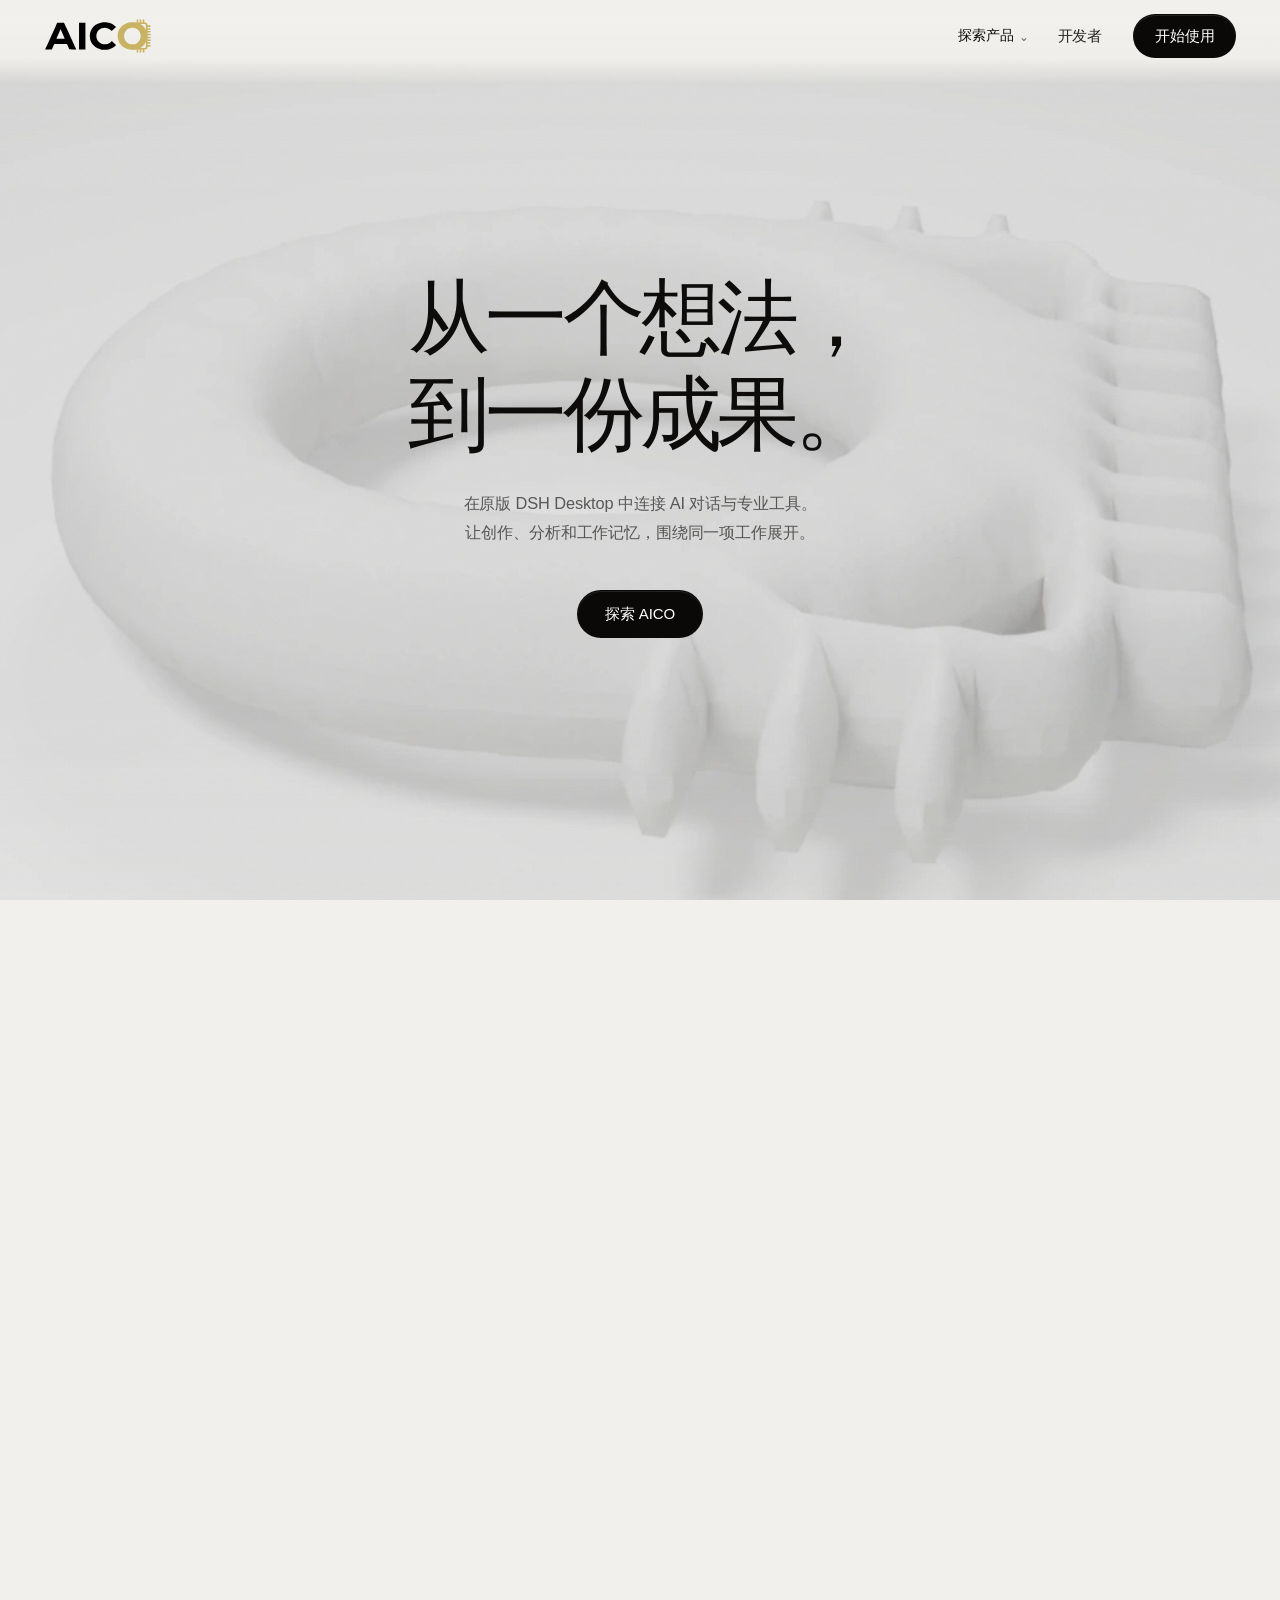
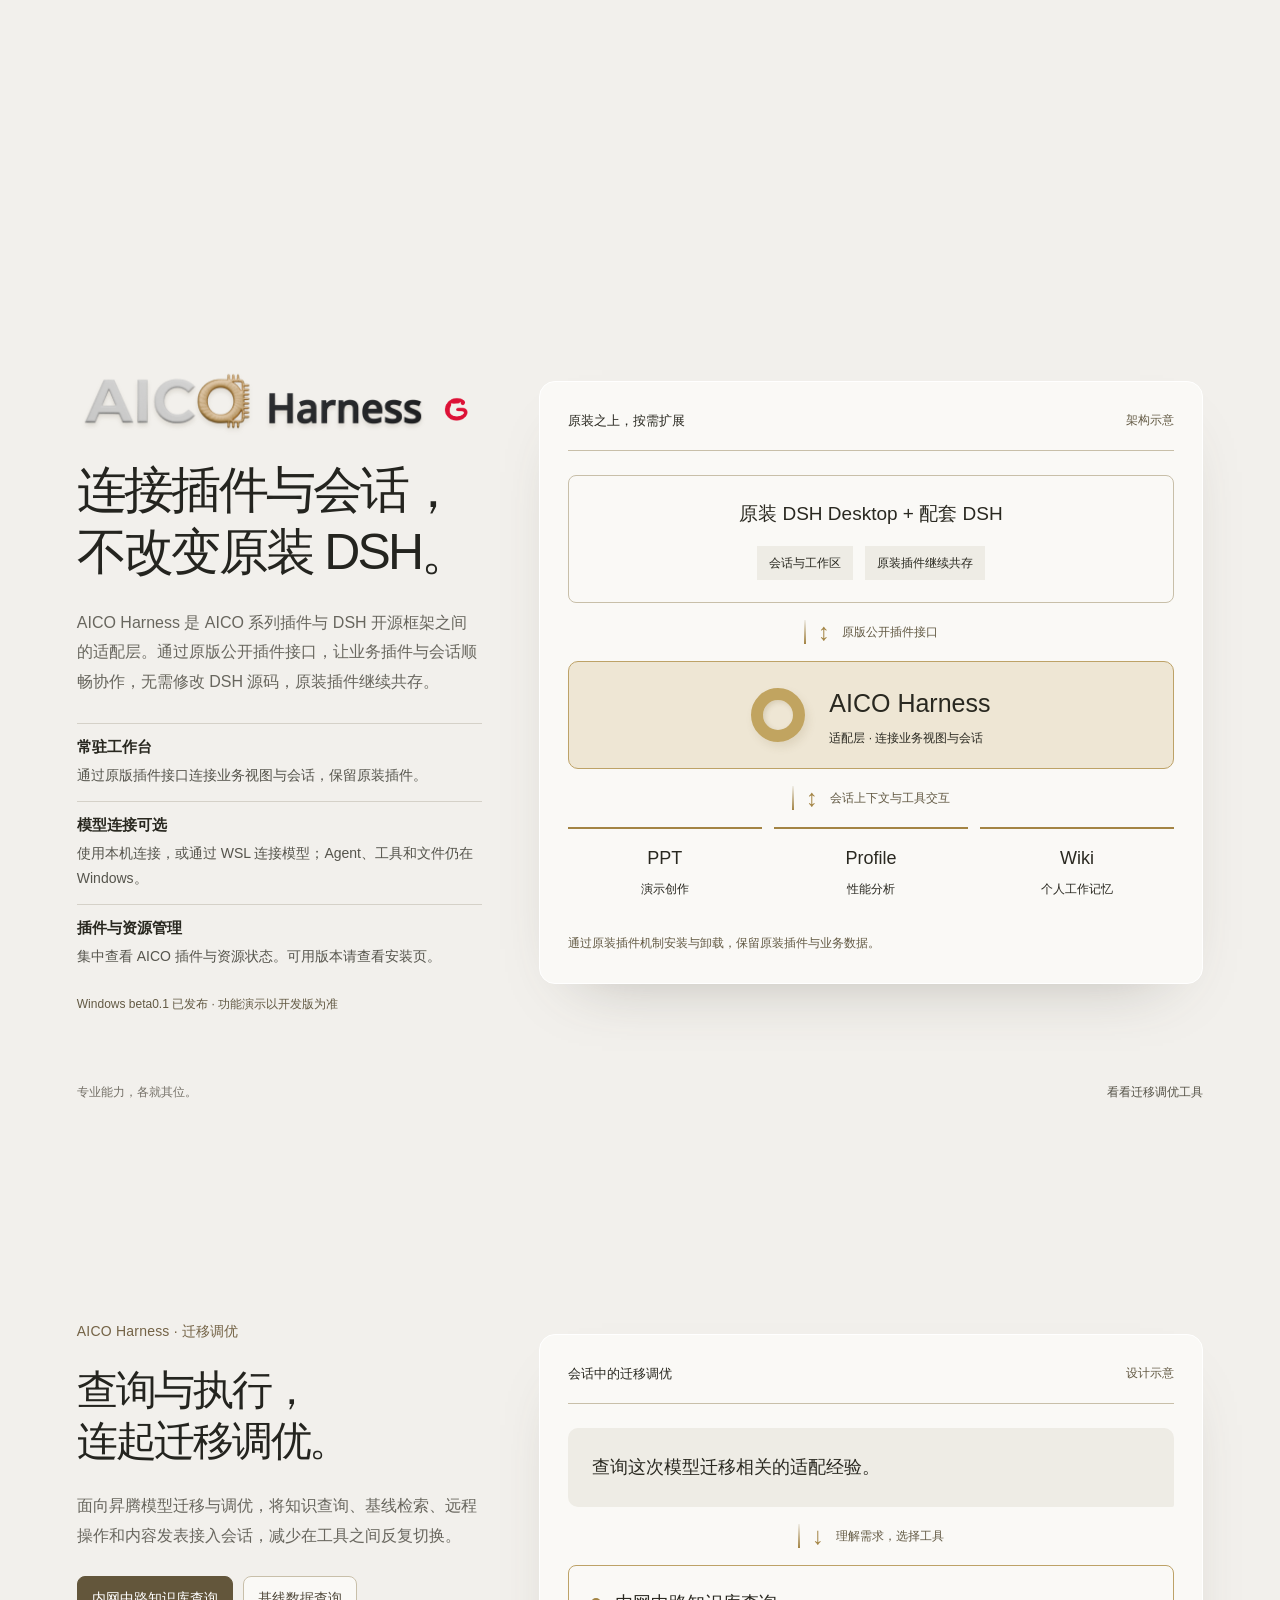
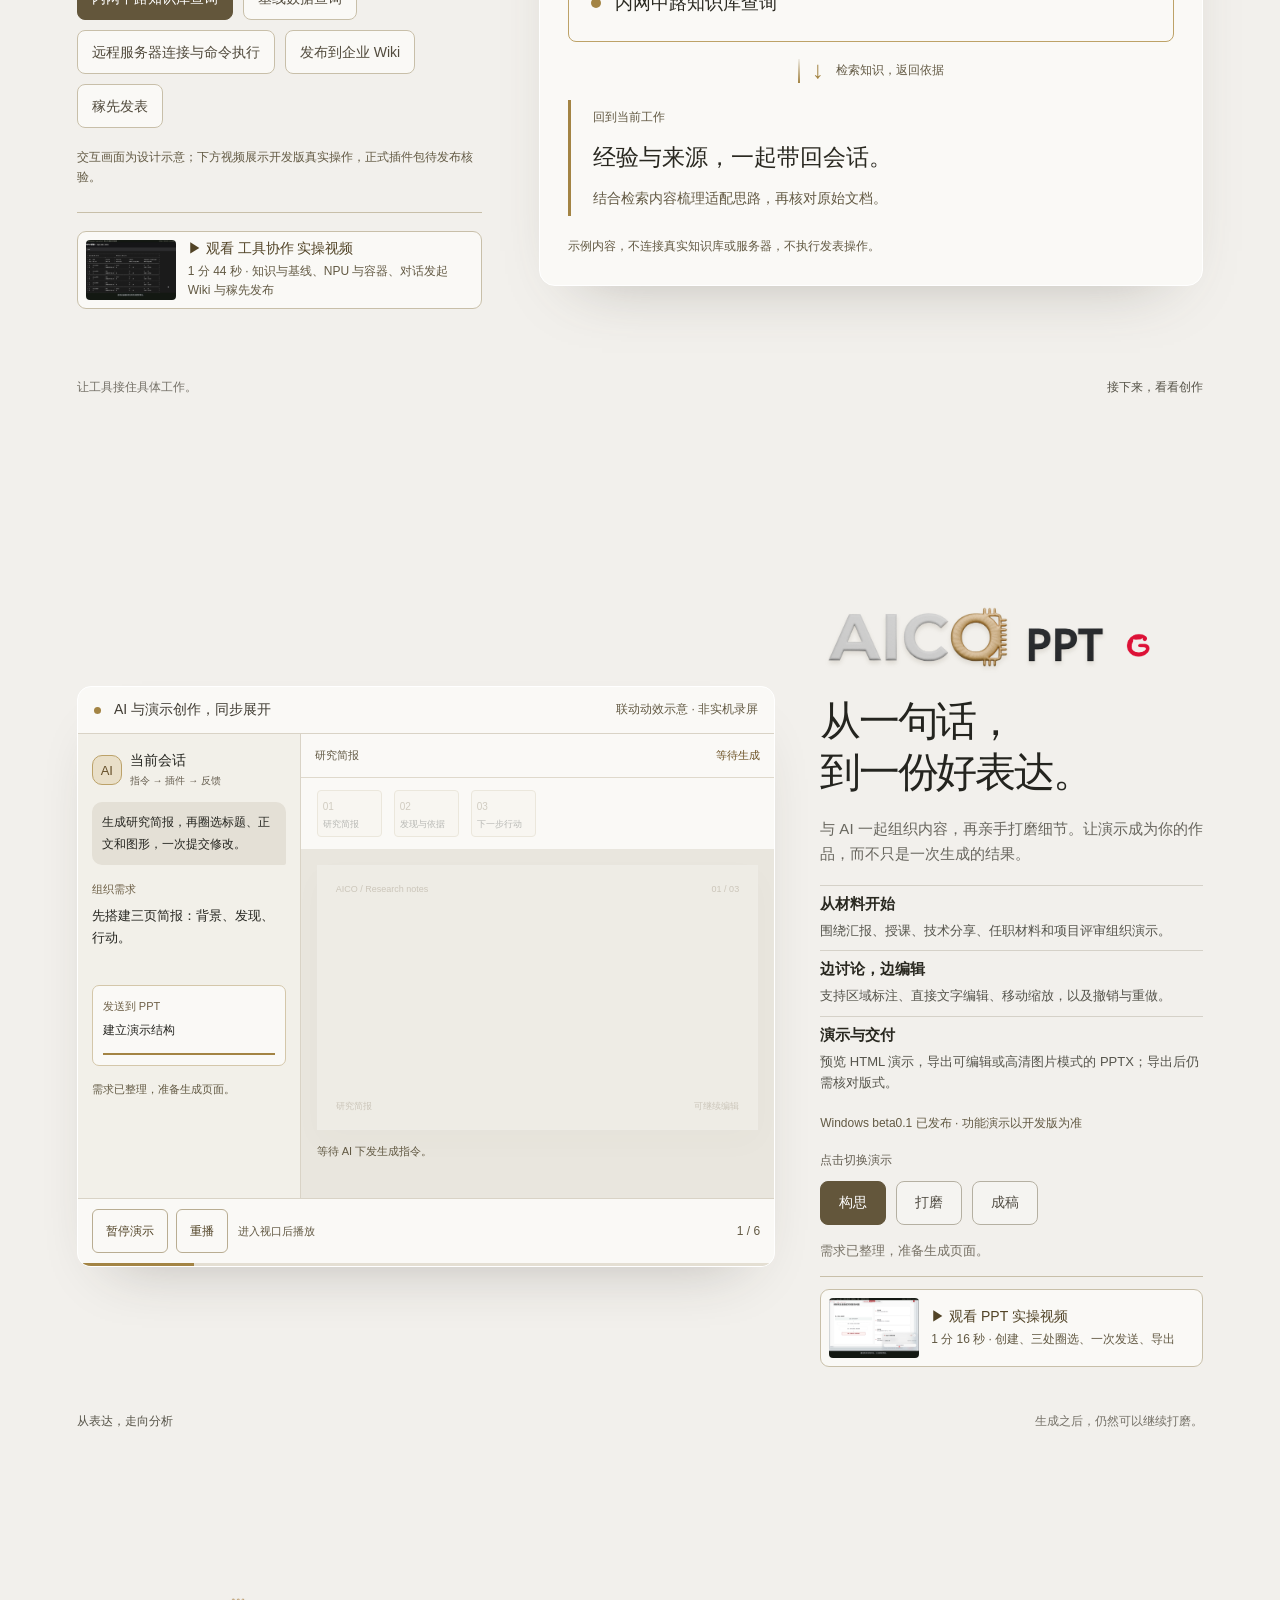
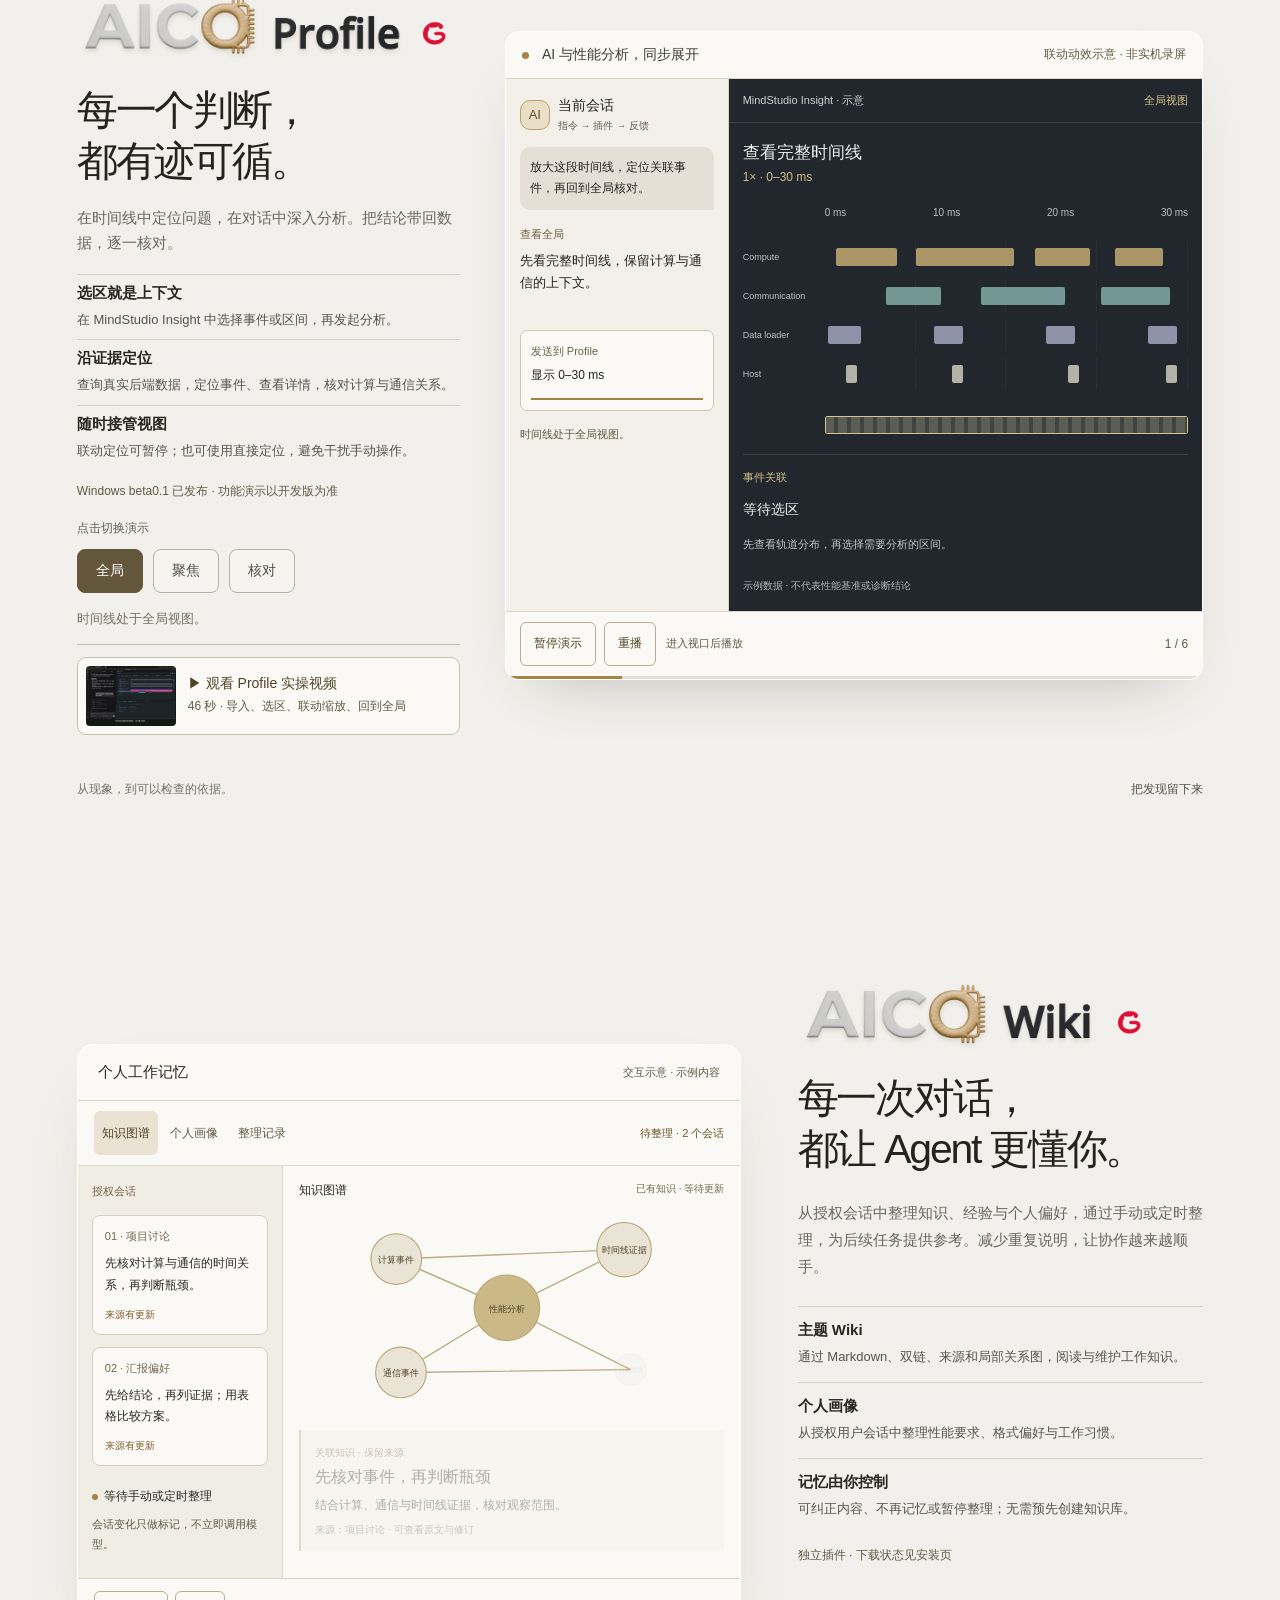
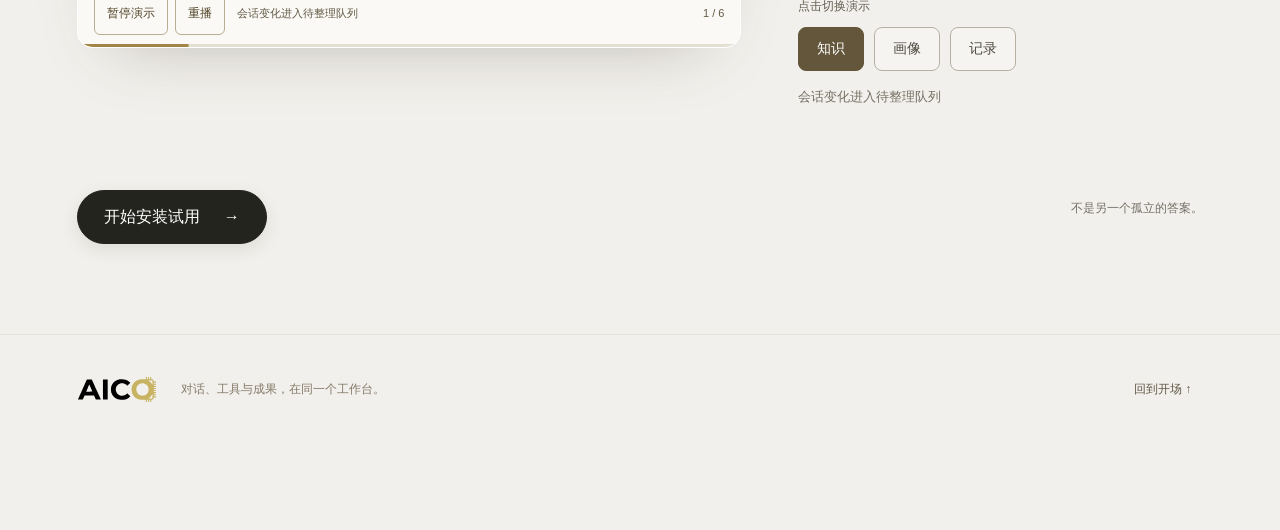
==== commit 8eaa1f04: "Publish approved new AICO website and beta0.1 downloads" ====
--- a/docs/index.html
+++ b/docs/index.html
@@ -1 +1,1154 @@
-<!doctype html><html lang="zh-CN" data-release-mode="manual-beta"><head><meta charset="utf-8"><meta name="viewport" content="width=device-width,initial-scale=1"><meta name="color-scheme" content="light"><meta name="description" content="AICO：在原版 DSH Desktop 中连接对话、专业工具和工作成果。"><meta http-equiv="Content-Security-Policy" content="default-src 'none'; img-src 'self'; media-src 'self'; script-src 'self'; connect-src 'self'; style-src 'self'; base-uri 'none'; form-action 'none'"><title>AICO · 产品</title><link rel="stylesheet" href="site.css"></head><body><a class="skip" href="#main">跳到主要内容</a><header class="site-header"><div class="shell nav-inner"><a class="brand" href="index.html" aria-label="AICO 首页">AIC<span>O</span></a><nav aria-label="主导航"><a href="index.html" aria-current="page">首页</a><a href="install.html" >安装</a><a href="developers.html" >开发者</a></nav><span class="nav-side">为 Windows 工作流而生</span></div></header><main id="main"><section class="product-hero shell"><p class="eyebrow">AICO · 专业任务工作台</p><h1>对话、工具与成果，<br>在同一个工作台。</h1><p class="lead">基于原版 DSH Desktop，连接演示创作、性能分析与个人知识。<br>从一个问题开始，把工作继续做下去。</p><div class="hero-actions"><a class="button" href="#harness">探索 AICO <span>↓</span></a><a class="text-link" href="install.html" data-home-action>前往安装 ↗</a></div><p class="hero-status"><span class="status-dot"></span><span data-home-status>Windows beta0.1 已发布</span><span>macOS 敬请期待</span></p><div class="scene-label">工作方式示意</div><div class="workbench"><aside>AICO<br><br><b>工作区</b><p>研究与创作</p><p>会话</p><p>插件</p></aside><div class="work-content"><div class="window-bar">项目工作台 <span>Windows</span></div><div class="conversation"><small>你的需求</small><h3>把问题交给对话，<br>把成果留在工作区。</h3><div class="tool-row"><span>PPT<br><b>演示创作</b></span><span>Profile<br><b>性能分析</b></span><span>Wiki<br><b>知识沉淀</b></span></div><p class="result-line">对话上下文 · 专业工具 · 可继续编辑的成果</p></div></div></div></section><nav class="chapter-nav" aria-label="产品章节"><a href="#harness">工作台</a><a href="#ppt">PPT</a><a href="#profile">Profile</a><a href="#wiki">Wiki</a><a href="#start">开始使用</a></nav><section class="product-chapter shell" id="harness" data-chapter><div class="chapter-heading"><p class="eyebrow">AICO-Harness</p><h2>一个工作台，<br>让专业能力各就其位。</h2><p class="lead">在原版 DSH Desktop 中加入 AICO。会话连接工具，工作区保留成果，原装插件继续共存。</p></div><div class="chapter-layout"><div class="chapter-steps"><article class="chapter-step" data-step="0"><span class="step-count">01</span><h3>接入工作台</h3><p>通过原版插件机制安装 Harness，为业务插件提供兼容服务。</p></article><article class="chapter-step" data-step="1"><span class="step-count">02</span><h3>按需扩展</h3><p>演示、分析与知识，各自选择。业务与工具始终运行在 Windows。</p></article><article class="chapter-step" data-step="2"><span class="step-count">03</span><h3>连接模型</h3><p>沿用原装模型设置。需要时，通过模型网关使用所选 WSL 环境的授权。</p></article></div><div class="chapter-stage"><div class="scene-label">工作方式示意</div><div class="workbench"><aside>AICO<br><br><b>工作区</b><p>研究与创作</p><p>会话</p><p>插件</p></aside><div class="work-content"><div class="window-bar">项目工作台 <span>Windows</span></div><div class="conversation"><small>你的需求</small><h3>把问题交给对话，<br>把成果留在工作区。</h3><div class="tool-row"><span>PPT<br><b>演示创作</b></span><span>Profile<br><b>性能分析</b></span><span>Wiki<br><b>知识沉淀</b></span></div><p class="result-line">对话上下文 · 专业工具 · 可继续编辑的成果</p></div></div></div><div class="operation-story" aria-hidden="true"><div class="operation-frame frame-0"><span>01</span><div><strong>接入工作台</strong><p>通过原版插件机制安装 Harness，为业务插件提供兼容服务。</p></div></div><div class="operation-frame frame-1"><span>02</span><div><strong>按需扩展</strong><p>演示、分析与知识，各自选择。业务与工具始终运行在 Windows。</p></div></div><div class="operation-frame frame-2"><span>03</span><div><strong>连接模型</strong><p>沿用原装模型设置。需要时，通过模型网关使用所选 WSL 环境的授权。</p></div></div></div><div class="stage-progress" aria-hidden="true"><span></span></div><p class="stage-caption" data-caption>接入工作台</p></div></div></section><section class="product-chapter shell" id="ppt" data-chapter><div class="chapter-heading"><p class="eyebrow">AICO-PPT</p><h2>从一句需求，<br>到可继续打磨的演示。</h2><p class="lead">对话创作与人工编辑在同一处完成。你决定内容，也能随时接手细节。</p></div><div class="chapter-layout"><div class="chapter-steps"><article class="chapter-step" data-step="0"><span class="step-count">01</span><h3>描述想法</h3><p>从演示主题和表达目标开始，与模型一起组织内容。</p></article><article class="chapter-step" data-step="1"><span class="step-count">02</span><h3>调整页面</h3><p>在编辑器中检查结果，手动调整，再让对话继续处理。</p></article><article class="chapter-step" data-step="2"><span class="step-count">03</span><h3>带走成果</h3><p>核对页面后导出，让演示进入实际工作。</p></article></div><div class="chapter-stage"><div class="scene-label">既有版本交互演示 · 非新版验收录像</div><video controls playsinline preload="none" poster="media/aico-ppt-poster-cb32677174535a4892da1f7280986e809b215de90c94a0cc32269399beb1c949.png" aria-label="ppt 操作演示"><source src="media/aico-ppt-video-d8d0d45a9a218e872ae2731d63f3a440218027b05d04856762997a77525935ed.mp4" type="video/mp4"><track kind="captions" src="media/aico-ppt-captions-fc7fc124da23adcf2d0e1296f263f4592fede4cb091094b1613f678dce97fdf5.vtt" srclang="zh" label="中文" default></video><p class="media-note">点击播放完整演示。具体界面以安装版本为准。</p><div class="operation-story" aria-hidden="true"><div class="operation-frame frame-0"><span>01</span><div><strong>描述想法</strong><p>从演示主题和表达目标开始，与模型一起组织内容。</p></div></div><div class="operation-frame frame-1"><span>02</span><div><strong>调整页面</strong><p>在编辑器中检查结果，手动调整，再让对话继续处理。</p></div></div><div class="operation-frame frame-2"><span>03</span><div><strong>带走成果</strong><p>核对页面后导出，让演示进入实际工作。</p></div></div></div><div class="stage-progress" aria-hidden="true"><span></span></div><p class="stage-caption" data-caption>描述想法</p></div></div></section><section class="product-chapter shell" id="profile" data-chapter><div class="chapter-heading"><p class="eyebrow">AICO-Profile</p><h2>让分析结论，<br>回到数据中核对。</h2><p class="lead">把性能数据、时间线与对话放在一起，从现象走到可检查的证据。</p></div><div class="chapter-layout"><div class="chapter-steps"><article class="chapter-step" data-step="0"><span class="step-count">01</span><h3>导入数据</h3><p>在专业视图中打开性能数据，建立对整体执行过程的认识。</p></article><article class="chapter-step" data-step="1"><span class="step-count">02</span><h3>缩小范围</h3><p>选择关注的时间片段和事件，将具体问题带入对话。</p></article><article class="chapter-step" data-step="2"><span class="step-count">03</span><h3>核对发现</h3><p>结合时间线检查分析结果，保留后续排查的依据。</p></article></div><div class="chapter-stage"><div class="scene-label">既有版本交互演示 · 非新版验收录像</div><video controls playsinline preload="none" poster="media/aico-profile-poster-781228cdf98494e35a771f18a97a01b43fe8202ae145f2c1f8cfa0976cd9d086.png" aria-label="profile 操作演示"><source src="media/aico-profile-video-5d8721e18bb2fecc00a3e7aa699887930affc7f49162e92f74527d1d0373de29.mp4" type="video/mp4"><track kind="captions" src="media/aico-profile-captions-61e3061789ac42ec0d32bdf03802db5b518e2f6fa854f36d2b8e1ce1fb710acb.vtt" srclang="zh" label="中文" default></video><p class="media-note">点击播放完整演示。具体界面以安装版本为准。</p><div class="operation-story" aria-hidden="true"><div class="operation-frame frame-0"><span>01</span><div><strong>导入数据</strong><p>在专业视图中打开性能数据，建立对整体执行过程的认识。</p></div></div><div class="operation-frame frame-1"><span>02</span><div><strong>缩小范围</strong><p>选择关注的时间片段和事件，将具体问题带入对话。</p></div></div><div class="operation-frame frame-2"><span>03</span><div><strong>核对发现</strong><p>结合时间线检查分析结果，保留后续排查的依据。</p></div></div></div><div class="stage-progress" aria-hidden="true"><span></span></div><p class="stage-caption" data-caption>导入数据</p></div></div></section><section class="product-chapter shell" id="wiki" data-chapter><div class="chapter-heading"><p class="eyebrow">AICO Wiki</p><h2>让有价值的讨论，<br>成为可积累的知识。</h2><p class="lead">从空库开始，把资料、知识页与会话连接起来。Wiki 正在替代 Knowledge，当前为开发阶段。</p></div><div class="chapter-layout"><div class="chapter-steps"><article class="chapter-step" data-step="0"><span class="step-count">01</span><h3>建立知识库</h3><p>直接创建空库。已有 Markdown / TXT 资料可以按需导入。</p></article><article class="chapter-step" data-step="1"><span class="step-count">02</span><h3>关联讨论</h3><p>让知识库与工作会话建立联系，保留问题和资料的上下文。</p></article><article class="chapter-step" data-step="2"><span class="step-count">03</span><h3>审阅与沉淀</h3><p>检查候选内容后保存，逐渐建立可回看的知识关系。</p></article></div><div class="chapter-stage"><div class="scene-label">Wiki 工作流程示意 · 重构开发中</div><div class="wiki-demo"><div class="window-bar">个人知识库 <span>资料与会话</span></div><div class="wiki-grid"><aside>知识页<p>研究笔记</p><p>性能分析</p><p>会议记录</p></aside><div><span class="tag">待审阅</span><h3>一次对话，<br>成为下一次工作的起点。</h3><p>从历史讨论中整理结论，核对来源后保存为知识页。</p><div class="wiki-links"><span>会话记录</span><i>↔</i><span>知识页面</span><i>↔</i><span>相关资料</span></div></div></div></div><div class="operation-story" aria-hidden="true"><div class="operation-frame frame-0"><span>01</span><div><strong>建立知识库</strong><p>直接创建空库。已有 Markdown / TXT 资料可以按需导入。</p></div></div><div class="operation-frame frame-1"><span>02</span><div><strong>关联讨论</strong><p>让知识库与工作会话建立联系，保留问题和资料的上下文。</p></div></div><div class="operation-frame frame-2"><span>03</span><div><strong>审阅与沉淀</strong><p>检查候选内容后保存，逐渐建立可回看的知识关系。</p></div></div></div><div class="stage-progress" aria-hidden="true"><span></span></div><p class="stage-caption" data-caption>建立知识库</p></div></div></section><section class="start-section" id="start"><div class="shell"><p class="eyebrow">开始使用</p><h2>把下一项工作，<br>带进 AICO。</h2><p>先安装原版 Desktop，再加入 Harness，选择你需要的插件。</p><a class="button" href="install.html">查看下载与安装步骤 ↗</a><div class="release-note"><strong data-home-release-title>Windows beta0.1 公开测试版已发布。</strong><p data-home-release-description>四个插件各提供一个 Windows 安装包，已完成公网下载和 SHA-256 校验。请先阅读 Beta 已知限制。</p><span data-home-release-tag>下载 beta0.1</span><span data-home-meta>适配原装 Desktop 2.0.13 · Windows x64</span></div></div></section></main><footer class="shell footer"><a class="brand" href="index.html">AIC<span>O</span></a><p>对话、工具与成果，在同一个工作台。<br><small>Windows x64 · macOS 敬请期待</small></p><a href="install.html">安装</a><a href="developers.html">开发者</a></footer><script src="site-motion.js" defer></script><script type="module" src="aico-release.mjs"></script></body></html>+<!DOCTYPE html>
+<html lang="zh-CN" data-release-mode="manual-beta">
+<head>
+  <meta charset="UTF-8">
+  <meta name="viewport" content="width=device-width, initial-scale=1, viewport-fit=cover">
+  <title>AICO · 对话、工具与成果</title>
+
+
+
+  <style>
+    :root {
+      --fg:#0d0c0b;
+      --fg-soft:rgba(13,12,11,.64);
+      --fg-faint:rgba(13,12,11,.42);
+      --shade:#f2f0ec;
+      --rule:rgba(13,12,11,.16);
+      --ease:cubic-bezier(.22,.61,.36,1);
+      --pill-bg:#0a0908;
+      --pill-fg:#ffffff;
+    }
+
+    * { box-sizing:border-box; margin:0; padding:0; }
+    html { -webkit-text-size-adjust:100%; }
+    body {
+      background:var(--shade);
+      color:var(--fg);
+      font-family:'Inter Tight','Helvetica Neue',Helvetica,Arial,sans-serif;
+      font-weight:400;
+      -webkit-font-smoothing:antialiased;
+      -moz-osx-font-smoothing:grayscale;
+      overflow-x:hidden;
+    }
+    a:focus-visible { outline:2px solid var(--fg); outline-offset:4px; }
+
+    .stage { position:fixed; inset:0; z-index:0; overflow:hidden; background:var(--shade); }
+    .stage canvas {
+      position:absolute;
+      top:50%; left:50%; width:100%; height:100%;
+      transform:translate(-50%,-50%) scale(1.02);
+      will-change:transform;
+    }
+    .veil {
+      position:absolute; inset:0; pointer-events:none;
+      background:
+        linear-gradient(to bottom, rgba(242,240,236,.62) 0%, rgba(242,240,236,.12) 22%, rgba(242,240,236,.12) 78%, rgba(242,240,236,.66) 100%),
+        radial-gradient(100% 80% at 50% 48%, rgba(242,240,236,0) 0%, rgba(242,240,236,.34) 100%),
+        rgba(242,240,236,.20);
+    }
+    .grain {
+      /* A tiny, pre-rasterized texture preserves grain without a live SVG
+         turbulence filter or a full-screen blend pass over every video frame. */
+      position:absolute; inset:0; opacity:.13; pointer-events:none;
+      background-image:url("./assets/story/9cc49e1f761171a9e14a.png");
+    }
+
+    .chrome {
+      position:fixed; left:0; right:0; top:0; z-index:40;
+      display:flex; align-items:center; justify-content:space-between; gap:12px;
+      padding:max(14px, calc(env(safe-area-inset-top, 0px) + 12px)) clamp(16px, 3.4vw, 44px) 14px;
+      background:linear-gradient(to bottom, rgba(242,240,236,.94) 0%, rgba(242,240,236,.78) 72%, rgba(242,240,236,0) 100%);
+    }
+    .mark {
+      display:flex; align-items:center; gap:9px; font-size:15px;
+      letter-spacing:-.012em; color:var(--fg); min-width:0; flex-shrink:1;
+    }
+    .mark-star { opacity:.85; }
+    .nav { display:flex; align-items:center; gap:clamp(14px, 2.4vw, 32px); flex-shrink:0; }
+    .nav a:not(.pill) {
+      color:var(--fg); text-decoration:none; font-size:14.5px;
+      letter-spacing:-.008em; opacity:.88;
+      transition:opacity .3s var(--ease);
+    }
+    .nav a:not(.pill):hover { opacity:1; }
+    .pill {
+      display:inline-flex; align-items:center; justify-content:center;
+      height:40px; padding:0 21px; border-radius:999px;
+      background:var(--pill-bg); color:var(--pill-fg);
+      font-size:14.5px; font-weight:500; letter-spacing:-.008em;
+      text-decoration:none; white-space:nowrap; opacity:1;
+      border:1px solid rgba(10,9,8,.12);
+      box-shadow:0 1px 0 rgba(255,255,255,.10) inset;
+      -webkit-text-fill-color:var(--pill-fg);
+      transition:transform .4s var(--ease), background .3s var(--ease), color .3s var(--ease);
+    }
+    .nav .pill { color:#fff; -webkit-text-fill-color:#fff; }
+    .pill:hover, .pill:focus-visible {
+      transform:translateY(-2px); background:#000;
+      color:#fff; -webkit-text-fill-color:#fff;
+    }
+    .pill:focus-visible { outline:2px solid var(--fg); outline-offset:2px; }
+    .foot {
+      position:fixed; bottom:0; left:0; right:0; z-index:40;
+      display:flex; justify-content:center; margin-inline:auto;
+      padding:14px clamp(16px, 4vw, 24px) max(16px, calc(env(safe-area-inset-bottom, 0px) + 12px));
+      font-size:12px; line-height:1.45; letter-spacing:.02em;
+      color:var(--fg-faint); text-align:center; pointer-events:none;
+      background:linear-gradient(to top, rgba(242,240,236,.92) 0%, rgba(242,240,236,.72) 72%, rgba(242,240,236,0) 100%);
+    }
+    .meter {
+      position:fixed; top:0; left:0; z-index:50; height:2px;
+      width:100%; transform:scaleX(0); transform-origin:0 50%;
+      background:var(--fg); opacity:.55;
+    }
+
+    .panels { position:fixed; inset:0; z-index:20; pointer-events:none; }
+    .panel {
+      position:absolute; inset:0; display:flex; flex-direction:column;
+      align-items:center; justify-content:center; text-align:center;
+      padding:max(104px, calc(env(safe-area-inset-top, 0px) + 88px)) clamp(20px, 5vw, 60px) max(96px, calc(env(safe-area-inset-bottom, 0px) + 80px));
+      opacity:0; will-change:opacity,transform;
+    }
+    .eyebrow {
+      display:flex; align-items:center; justify-content:center; flex-wrap:wrap;
+      gap:6px 12px; font-size:12.5px; letter-spacing:.045em; color:var(--fg-soft);
+      margin-bottom:clamp(16px,2vw,22px); max-width:min(46ch, 100%); text-align:center;
+    }
+    h1 {
+      font-weight:400; font-size:clamp(34px, 7.1vw, 104px); line-height:.98;
+      letter-spacing:-.036em; max-width:15ch; text-wrap:balance;
+    }
+    .sub {
+      margin-top:clamp(18px,2.2vw,28px); font-size:clamp(15px,1.28vw,19px);
+      line-height:1.5; letter-spacing:-.008em; color:var(--fg-soft);
+      max-width:min(46ch, 100%); text-wrap:pretty;
+    }
+    .cta {
+      margin-top:clamp(28px,3.4vw,44px); pointer-events:auto; width:100%;
+      display:flex; justify-content:center;
+    }
+    .cta .pill { height:48px; padding:0 27px; font-size:15px; max-width:min(100%, 320px); }
+
+    .boot {
+      position:fixed; inset:0; z-index:90; display:flex; flex-direction:column;
+      align-items:center; justify-content:center; gap:16px; background:var(--shade);
+      transition:opacity .7s var(--ease), visibility .7s;
+    }
+    .boot.done { opacity:0; visibility:hidden; }
+    .boot p { font-size:12.5px; letter-spacing:.05em; color:var(--fg-faint); }
+    .bar { width:150px; height:1px; background:var(--rule); overflow:hidden; }
+    .bar i {
+      display:block; height:100%; width:100%; background:var(--fg);
+      transform:scaleX(0); transform-origin:0 50%;
+    }
+    .track { position:relative; z-index:1; height:560vh; min-height:3200px; }
+
+    @media (max-width:900px) {
+      .veil {
+        background:
+          linear-gradient(to bottom, rgba(242,240,236,.72) 0%, rgba(242,240,236,.18) 24%, rgba(242,240,236,.18) 76%, rgba(242,240,236,.74) 100%),
+          radial-gradient(100% 80% at 50% 48%, rgba(242,240,236,0) 0%, rgba(242,240,236,.40) 100%),
+          rgba(242,240,236,.24);
+      }
+    }
+    @media (max-width:720px) {
+      .nav a:not(.pill) { display:none; }
+      .mark { font-size:14px; }
+      .nav .pill { height:38px; padding:0 16px; font-size:13.5px; }
+      h1 { max-width:12ch; font-size:clamp(30px, 9.8vw, 52px); }
+      .sub { font-size:15px; max-width:34ch; }
+      .panel { padding:max(92px, calc(env(safe-area-inset-top, 0px) + 76px)) 18px max(88px, calc(env(safe-area-inset-bottom, 0px) + 72px)); }
+      .foot { font-size:11px; max-width:34ch; }
+    }
+    @media (max-width:420px) {
+      .mark-star { display:none; }
+      .nav .pill { height:36px; padding:0 14px; font-size:13px; }
+      h1 { max-width:11ch; font-size:clamp(28px, 10.5vw, 40px); }
+      .eyebrow { font-size:11px; letter-spacing:.04em; max-width:28ch; }
+      .cta .pill { width:100%; max-width:280px; height:44px; padding:0 20px; font-size:14px; }
+    }
+    @media (max-height:520px) and (orientation:landscape) {
+      .panel { padding:max(72px, calc(env(safe-area-inset-top, 0px) + 56px)) 24px max(64px, calc(env(safe-area-inset-bottom, 0px) + 48px)); }
+      h1 { font-size:clamp(28px, 8vh, 44px); }
+      .sub { margin-top:12px; font-size:14px; }
+      .cta { margin-top:16px; }
+    }
+    /* Final act: original copy on the left, assembled identity on the right. */
+    .veil{opacity:.72;}
+    .mark{display:flex;align-items:center;min-height:44px;flex-shrink:0;}
+    .brand-wordmark{display:block;width:108px;height:auto;}
+    @media(max-width:720px){.brand-wordmark{width:90px;}}
+    @media(min-width:760px){
+      .panel:last-child{right:50%;padding-left:clamp(24px,4vw,64px);padding-right:12px;}
+      .panel:last-child h1{font-size:clamp(34px,4.5vw,80px);max-width:16ch;}
+      .panel:last-child .sub{max-width:40ch;}
+    }
+    @media(max-width:759px){
+      .panel:last-child{justify-content:flex-start;padding-top:max(108px,17vh);}
+      .panel:last-child h1{font-size:clamp(30px,7.4vw,52px);max-width:100%;}
+      .panel:last-child .sub{max-width:36ch;}
+    }
+    @media(max-height:520px) and (orientation:landscape){
+      .panel:last-child{padding-top:72px;padding-bottom:64px;}
+      .panel:last-child h1{font-size:clamp(26px,7vh,38px);}
+      .panel:last-child .eyebrow{margin-bottom:12px;}
+      .panel:last-child .sub{font-size:13px;}
+    }
+    @media(prefers-reduced-motion:reduce){.pill,.nav a,.boot{transition:none;}}
+  /* Product story: all selectors scoped away from the preserved opening. */
+html{scroll-behavior:smooth;scroll-padding-top:100px}body{font-family:'Inter Tight','PingFang SC','Microsoft YaHei',sans-serif}button{font:inherit}a,button,summary{touch-action:manipulation}button:focus-visible,summary:focus-visible{outline:2px solid #80612e;outline-offset:5px}button{cursor:pointer}.stage canvas{will-change:auto}.panels{pointer-events:none}.skip-story{position:fixed;left:24px;top:-80px;z-index:100;padding:14px;background:#fff;color:#161612}.skip-story:focus{top:14px}.chrome{background:linear-gradient(#f2f0ec 20%,#f2f0ece8 70%,#f2f0ec00);padding-bottom:26px}.chrome .mark a{display:flex}.nav .product-nav{display:inline-flex!important}.chapter-dock{position:fixed;z-index:45;left:50%;bottom:20px;transform:translateX(-50%);display:flex;align-items:center;gap:4px;padding:5px;border:1px solid #a9a69d50;border-radius:40px;background:#f5f3eef5;box-shadow:0 6px 24px #29261e0a;opacity:0;visibility:hidden}.chapter-dock.is-visible{opacity:1;visibility:visible}.chapter-dock a{color:#67645e;text-decoration:none;padding:11px 17px;border-radius:24px;font-size:12px;white-space:nowrap}.chapter-dock a[aria-current]{background:#24241f;color:#fff}.chapter-dock a:hover{background:#dedbd2;color:#25241f}
+#product-story{position:relative;z-index:2;color:#24241f}.story-chapter{position:relative;height:175vh;min-height:1120px;scroll-margin-top:0}.story-sticky{position:sticky;top:0;height:100vh;min-height:660px;max-width:1600px;margin:auto;padding:clamp(104px,15vh,160px) 6vw 100px;display:grid;grid-template-columns:36% 59%;gap:5%;align-items:start}.story-copy{position:relative;z-index:4;padding-top:12px}.product-name{font-size:14px;color:#746346;letter-spacing:.015em;margin:0 0 24px}.story-copy h2,.install-heading h2{font-weight:400;font-size:clamp(36px,3.9vw,66px);letter-spacing:-.055em;line-height:1.24;margin:0 0 24px;text-wrap:balance}.story-lead{font-size:clamp(15px,1.25vw,19px);line-height:1.85;color:#68665e;max-width:31em}.story-steps{display:flex;gap:10px;margin-top:32px;flex-wrap:wrap}.story-steps button{border:0;border-bottom:1px solid #b5b0a2;background:transparent;color:#77736a;padding:10px 9px;font-size:14px;min-height:44px}.story-steps button[aria-pressed=true]{color:#25241e;border-bottom:2px solid #a38444}.step-caption{font-size:13px;color:#767064;line-height:1.7;margin-top:15px;min-height:44px;max-width:29em}.chapter-baseline{position:absolute;bottom:90px;left:6vw;right:6vw;display:flex;justify-content:space-between;font-size:12px;color:#747067;gap:24px}.chapter-baseline a{color:#555247;text-decoration:none;padding:10px 0}.chapter-baseline>span{padding:10px 0}.demo{position:relative;min-width:0;align-self:center}.demo-label,.demo-footnote,.scene-disclaimer{color:#777269;font-size:11px;line-height:1.6}.demo-footnote{padding:13px 18px;border-top:1px solid #dedad050}.window-top{display:flex;justify-content:space-between;gap:12px;align-items:center;height:46px;padding:0 20px;font-size:12px;color:#625d53;border-bottom:1px solid #ddd8ce}.window-dots{font-size:9px;color:#c5bfb2;letter-spacing:4px}.workbench-demo{background:#faf9f6;border:1px solid #ffffff;border-radius:14px;box-shadow:0 30px 65px -35px #4c463b55,0 1px 4px #6b604012;overflow:hidden;transform-origin:80% 70%}.workbench-body{display:grid;grid-template-columns:24% 76%;min-height:350px}.workspace-rail{display:flex;flex-direction:column;gap:19px;background:#e9e6df65;padding:26px 16px;font-size:11px;color:#817c70;border-right:1px solid #e6e1d6}.workspace-rail img{width:65px;height:auto;margin-bottom:13px}.workspace-rail b{font-weight:500;color:#50462f}.workspace-rail small{margin-top:auto;font-size:10px;line-height:1.8}.conversation-pane{padding:25px 25px 20px;position:relative}.micro-label{font-size:10px;color:#898170}.question-bubble{background:#ebe6d9;padding:16px;border-radius:12px 12px 3px 12px;font-size:13px;line-height:1.8;margin:12px 0 22px}.assistant-line{display:flex;gap:12px;align-items:flex-start;font-size:12px;line-height:1.85;color:#686255}.assistant-line i{width:7px;height:7px;background:#a98c4c;border-radius:50%;margin-top:8px;flex-shrink:0}.tool-tickets{display:flex;gap:8px;margin:21px 0}.tool-tickets>span{font-size:14px;background:#fff;border:1px solid #e7e2d7;padding:13px 11px;border-radius:6px;flex:1}.tool-tickets small{display:block;font-size:9px;color:#817969;margin-top:6px}.work-result{display:flex;align-items:center;gap:12px;padding:14px 0;font-size:12px;border-top:1px solid #e8e2d8}.work-result b{font-weight:500}.work-result p{font-size:10px;line-height:1.8;color:#847c6b;margin-top:4px}.file-icon{font-size:28px;color:#9c8249}.result-check{margin-left:auto;color:#9c8249}.composer{display:flex;justify-content:space-between;border:1px solid #ddd8cc;border-radius:20px;padding:12px 15px;font-size:10px;color:#989183;margin-top:16px}.composer span{color:#4e473b}.harness-chapter[data-phase="1"] .tool-tickets{outline:1px solid #bca56b;outline-offset:5px}.harness-chapter[data-phase="2"] .work-result{background:#f0ecdf}
+.ppt-chapter .story-sticky,.wiki-chapter .story-sticky{grid-template-columns:59% 36%}.ppt-chapter .story-copy,.wiki-chapter .story-copy{grid-column:2;grid-row:1}.ppt-chapter .demo,.wiki-chapter .demo{grid-column:1;grid-row:1}.deck-scene{height:410px;perspective:1500px;margin-top:10px}.deck-sheet{position:absolute;background:#fbfaf7;border:1px solid #fff;box-shadow:0 24px 50px -30px #4a443f70;border-radius:4px;width:88%;height:330px;top:15px;left:4%;padding:30px;overflow:hidden}.deck-back{transform:translate(-15px,-26px) rotate(-7deg);background:#e1dac8}.deck-middle{transform:translate(18px,-14px) rotate(4deg);background:#e9e4d9}.deck-back h3,.deck-middle h3{font-size:26px;font-weight:400;line-height:1.4;margin-top:28px}.deck-sheet small{font-size:10px}.outline-lines{display:flex;gap:14px;margin-top:20px;font-size:10px}.deck-bars{display:flex;align-items:flex-end;gap:14px;height:140px}.deck-bars i{width:35px;height:40%;background:#a88c55}.deck-bars i:nth-child(2){height:65%}.deck-bars i:nth-child(3){height:80%}.deck-bars i:nth-child(4){height:100%}.slide-meta,.slide-bottom{display:flex;justify-content:space-between;font-size:9px;color:#8a806b}.deck-front h3{position:relative;z-index:2;font-size:clamp(22px,2.6vw,39px);font-weight:400;line-height:1.4;letter-spacing:-.04em;margin:34px 0 14px}.deck-front>p{font-size:10px;color:#857e6d;position:relative;z-index:2;width:60%;line-height:1.8}.slide-bottom{position:absolute;bottom:24px;left:30px;right:30px}.slide-sculpture{position:absolute;right:24px;top:80px;width:145px;height:190px}.slide-sculpture i{position:absolute;width:115px;height:115px;border-radius:50%;border:24px solid #c6b78f;transform:rotateX(25deg) rotateY(-30deg);box-shadow:inset 7px 6px 8px #76633822,8px 12px 16px #4b412521}.slide-sculpture i:nth-child(2){top:44px;left:12px;border-color:#d5c9aa}.slide-sculpture i:nth-child(3){top:86px;left:24px;border-color:#e3d9c0}.edit-note{position:absolute;bottom:15px;right:0;width:260px;padding:18px 22px;background:#2a2b26;color:#f8f6ee;box-shadow:0 16px 30px #24241415;border-radius:9px;font-size:12px;z-index:4}.edit-note span{font-size:10px;color:#d5c29a}.edit-note p{line-height:1.8;margin-top:7px}.edit-selection{position:absolute;left:23px;top:85px;width:67%;height:115px;border:1px solid #b69a59;opacity:0}.ppt-chapter[data-phase="1"] .edit-selection{opacity:1}.scene-disclaimer{position:absolute;bottom:-28px;left:10px}.ppt-chapter[data-phase="2"] .deck-front h3{color:#55482d}
+.trace-demo{background:#22272d;color:#f2f0e8;border-radius:12px;box-shadow:0 30px 65px -35px #10151d80;border:1px solid #3a3e43;padding:0 22px 18px;overflow:hidden}.trace-toolbar{height:54px;display:flex;justify-content:space-between;align-items:center;border-bottom:1px solid #ffffff13;font-size:12px}.trace-toolbar>span:last-child{font-size:10px;color:#a0a3a4}.trace-toolbar i{display:inline-block;width:6px;height:6px;border-radius:50%;background:#c2a76b;margin-right:8px}.trace-ruler{display:flex;justify-content:space-between;margin:23px 0 18px 100px;color:#8d969c;font-size:9px}.trace-tracks{position:relative;padding:7px 0 25px}.trace-row{display:grid;grid-template-columns:100px 1fr;align-items:center;height:40px;font-size:10px;color:#a6adb2}.trace-row>div{height:30px;position:relative;background:repeating-linear-gradient(90deg,transparent 0,transparent calc(25% - 1px),#ffffff08 calc(25% - 1px),#ffffff08 25%)}.trace-row i{position:absolute;left:var(--at);width:var(--span);height:17px;top:6px;border-radius:2px;background:#a99364}.trace-row:nth-child(2) i{background:#729795}.trace-row:nth-child(3) i{background:#8e92a9}.trace-row:nth-child(4) i{background:#b4b1a6}.trace-selection{position:absolute;left:44%;top:0;width:23%;height:174px;background:#dac18d13;border:1px solid #d2b77b;transform-origin:center;opacity:.15}.trace-selection span{position:absolute;top:-15px;background:#d2b77b;color:#252923;padding:4px 7px;font-size:9px}.trace-evidence{display:grid;grid-template-columns:1fr 1fr;gap:18px;border-top:1px solid #ffffff16;padding:25px 0 20px}.trace-evidence h3{font-size:21px;font-weight:400;line-height:1.5;margin-top:12px}.trace-evidence p{font-size:11px;color:#c0c3c3;line-height:1.9;align-self:center}.trace-evidence p span{display:block;color:#8f969b;font-size:10px;margin-top:12px}.trace-footer{display:flex;gap:22px;color:#929b9e;font-size:10px;border-top:1px solid #ffffff16;padding-top:16px}.trace-demo .micro-label{color:#b7a783}.profile-chapter[data-phase="1"] .trace-selection,.profile-chapter[data-phase="2"] .trace-selection{opacity:1}.profile-chapter[data-phase="2"] .trace-evidence{border-top-color:#b7a783}
+.status-tag{font-size:10px;border:1px solid #bbb19d;border-radius:20px;padding:3px 8px;margin-left:6px;vertical-align:middle}.knowledge-scene{height:420px;margin-top:10px;perspective:1600px}.source-page{position:absolute;width:45%;padding:25px;background:#e7e1d4;border:1px solid #f9f7f0;box-shadow:0 24px 40px -30px #4b453e70;border-radius:5px}.source-page>span{font-size:10px;color:#80745c}.source-page h3{font-size:15px;font-weight:500;margin:18px 0 12px}.source-page p{font-size:11px;line-height:1.8;color:#756b58}.source-page i{display:block;width:80%;height:3px;background:#c9c1af;margin-top:13px}.source-page i:last-child{width:50%}.source-one{top:12px;left:0;transform:rotate(-9deg)}.source-two{bottom:32px;right:0;transform:rotate(8deg);background:#e9e7df}.knowledge-page{position:absolute;left:20%;top:30px;width:67%;background:#fcfbf8;box-shadow:0 30px 50px -25px #4c46354a;border:1px solid #fff;padding:28px;border-radius:5px}.knowledge-head{display:flex;justify-content:space-between;align-items:center;font-size:10px;color:#8c8068}.review-badge{border:1px solid #cfbd94;border-radius:20px;padding:4px 9px;color:#88703e}.knowledge-page h3{font-size:25px;line-height:1.5;font-weight:400;letter-spacing:-.03em;margin:26px 0 16px}.knowledge-page>p{font-size:12px;line-height:1.9;color:#7b7261}.knowledge-page blockquote{font-size:14px;line-height:1.8;border-left:2px solid #c6b484;padding-left:15px;margin:24px 0;color:#73613e}.reference-chips{display:flex;gap:8px}.reference-chips span{font-size:10px;padding:6px 9px;background:#efebe1;border-radius:3px}.review-line{font-size:10px;line-height:1.7;color:#857b64;margin-top:18px}.wiki-chapter[data-phase="2"] .review-badge{background:#e9e1cd}
+.install-section{position:relative;min-height:110vh;padding:260px 7vw 120px;max-width:1500px;margin:auto}.install-heading{text-align:center}.install-heading .story-lead{margin:auto}.install-heading h2{font-size:clamp(40px,4.5vw,72px)}.platform-line{display:flex;justify-content:center;gap:22px;flex-wrap:wrap;color:#82796a;font-size:12px;margin:38px 0}.platform-line span:first-child{color:#3d3d32}.platform-line span:last-child{font-size:11px}.install-steps{display:grid;grid-template-columns:repeat(3,1fr);gap:35px;list-style:none;border-top:1px solid #b6ad9855;padding-top:35px}.install-number{font-size:13px;color:#9b814b}.install-steps h3{font-size:22px;font-weight:400;letter-spacing:-.03em;margin:18px 0}.install-steps p{font-size:14px;line-height:1.9;color:#756e60}.install-steps details{margin-top:18px}.install-steps summary{font-size:12px;color:#655738;cursor:pointer;min-height:44px;padding:10px 0}.install-steps details p{font-size:12px;padding-bottom:18px}.install-actions{display:flex;gap:25px;align-items:center;justify-content:center;margin-top:42px}.install-actions .pill{height:48px;padding:0 30px}.quiet-link{font-size:14px;color:#625a4b;text-underline-offset:5px}.release-caution{font-size:11px;color:#8a806f;line-height:1.8;text-align:center;margin-top:20px}.story-footer{display:flex;align-items:center;gap:24px;flex-wrap:wrap;padding:34px 6vw 110px;border-top:1px solid #b6ad9833;font-size:12px;color:#847a69}.story-footer img{width:80px;height:auto}.story-footer a{color:#625948;margin-left:auto;text-decoration:none;padding:12px}.story-footer>span{font-size:10px}.no-script-note{padding:100px 6vw 20px}.story-chapter,.install-section{scroll-margin-top:0}
+/* Chapters already reserve header space; anchor offsets must not push the whole scene down. */
+html{scroll-padding-top:0}#product-story{overflow-x:clip}
+.chapter-fracture{position:fixed;inset:0;width:100%;height:100%;pointer-events:none;z-index:5}
+.chapter-identity{position:relative;min-height:68px;margin-bottom:20px!important;display:flex;align-items:center;gap:8px}
+.chapter-identity img{display:block;width:auto;max-width:100%;height:78px;object-fit:contain;object-position:left center;filter:drop-shadow(0 3px 2px #65583c26)}
+.chapter-identity .status-tag{position:absolute;top:-13px;left:0;font-size:9px;padding:2px 6px}
+@media(max-width:759px){.chapter-identity{min-height:56px}.chapter-identity img{max-width:100%;height:58px}.story-copy h2{margin-top:5px}}
+@media(prefers-reduced-motion:reduce){.chapter-fracture{visibility:hidden}.chapter-identity img{opacity:1!important}}
+@media(min-width:760px){.workbench-demo .question-bubble{margin-bottom:14px;padding:12px}.workbench-demo .tool-tickets{margin:14px 0}.workbench-demo .conversation-pane{padding-top:18px;padding-bottom:14px}.workbench-demo .composer{margin-top:8px}.workbench-demo .work-result{padding:10px 0}}
+@media(min-width:1600px){.story-sticky{padding-left:90px;padding-right:90px}.chapter-baseline{left:90px;right:90px}}
+@media(max-width:1050px){.story-sticky{padding-left:4vw;padding-right:4vw;grid-template-columns:37% 59%;gap:4%}.story-copy h2{font-size:35px}.story-lead{font-size:14px}.story-steps{margin-top:20px}.workspace-rail{padding:20px 10px;font-size:10px}.conversation-pane{padding:18px}.deck-sheet{padding:22px}.slide-sculpture{right:5px;transform:scale(.8);transform-origin:right}.trace-demo{padding-inline:16px}.trace-row{grid-template-columns:80px 1fr;font-size:8px}.trace-ruler{margin-left:80px}.knowledge-page{padding:24px}.knowledge-page h3{font-size:21px}.chapter-baseline{left:4vw;right:4vw}}
+@media(max-width:759px){.chrome .nav a:not(.pill){display:none!important}.chrome .nav .pill{font-size:12px;height:36px}.story-chapter{height:auto;min-height:0;padding:65px 0 100px}.story-sticky{display:flex;flex-direction:column;position:relative;height:auto;min-height:0;padding:50px 22px 80px;gap:40px}.story-copy{width:100%;padding:0}.story-copy h2{font-size:clamp(30px,7.6vw,44px);line-height:1.3}.story-lead{font-size:15px;max-width:32em}.product-name{margin-bottom:18px}.story-steps{margin-top:18px}.step-caption{min-height:0}.demo{width:100%;transform:none!important;opacity:1!important}.workbench-body{grid-template-columns:1fr;min-height:0}.workspace-rail{display:none}.conversation-pane{padding:22px}.window-top{padding:0 16px}.window-dots{display:none}.question-bubble{font-size:12px}.tool-tickets{gap:6px}.chapter-baseline{bottom:0;left:22px;right:22px;font-size:10px;gap:12px}.chapter-baseline>span{max-width:50%}.deck-scene{height:340px;margin-top:8px}.deck-sheet{height:270px;width:91%;padding:22px;left:3%}.deck-front h3{font-size:25px;margin-top:27px}.deck-front>p{font-size:9px;width:62%}.slide-sculpture{transform:scale(.63);top:65px;right:4px}.slide-bottom{left:22px;right:22px;bottom:20px;font-size:8px}.edit-note{width:210px;bottom:0;padding:14px 17px;font-size:11px}.scene-disclaimer{font-size:10px;bottom:-24px}.trace-demo{padding:0 14px 16px}.trace-row{grid-template-columns:76px 1fr}.trace-ruler{margin-left:76px}.trace-evidence{grid-template-columns:1fr;gap:10px}.trace-evidence h3{font-size:22px}.trace-evidence p{font-size:12px}.trace-toolbar>span:last-child{font-size:8px}.knowledge-scene{height:420px}.source-page{width:53%;padding:18px}.source-page h3{font-size:12px}.knowledge-page{left:13%;width:82%;padding:23px}.knowledge-page h3{font-size:23px}.knowledge-page>p{font-size:12px}.install-section{min-height:0;padding:190px 24px 80px}.install-heading h2{font-size:40px}.install-heading .story-lead{font-size:15px}.platform-line{gap:13px;font-size:12px;line-height:1.8}.platform-line span:last-child{flex-basis:100%;text-align:center}.install-steps{grid-template-columns:1fr;gap:28px;padding-top:28px}.install-steps li+li{border-top:1px solid #b6ad9833;padding-top:28px}.install-steps h3{font-size:23px}.install-actions{flex-direction:column;gap:24px}.story-footer{padding:28px 24px 95px;gap:18px}.story-footer p{flex-basis:70%;font-size:11px}.story-footer a{margin-left:0}.chapter-dock{bottom:12px;gap:0;max-width:calc(100vw - 20px)}.chapter-dock a{padding:12px 11px;font-size:11px}.foot{font-size:10px}}
+@media(max-height:650px) and (min-width:760px){.story-sticky{min-height:650px;position:relative}.story-chapter{height:auto;min-height:750px}.story-copy h2{font-size:36px}}
+@media(prefers-reduced-motion:reduce){html{scroll-behavior:auto}.story-chapter{height:auto;min-height:0}.story-sticky{position:relative;min-height:740px}.demo,.deck-sheet,.source-page,.knowledge-page{transform:none!important;opacity:1!important}.story-chapter .step-caption{min-height:44px}.trace-selection{opacity:1}.panels .panel{transform:none!important}.chapter-dock{transition:none}}
+
+/* Preserve the film's baked side lighting and contact shadows. The original
+   three white overlays obscured those details, especially on white stone.
+   Static alpha only: no additional per-frame filter or shadow pass. */
+.stage .veil{background:linear-gradient(to bottom,rgba(242,240,236,.22),rgba(242,240,236,.025) 22%,rgba(242,240,236,.025) 78%,rgba(242,240,236,.18))}
+.stage .grain{opacity:.045}
+/* Product chapters use document flow, never a pinned scroll timeline. */
+.story-chapter{height:auto;min-height:0;padding:0}
+.story-chapter .story-sticky{position:relative;top:auto;height:auto;min-height:0;padding-top:110px;padding-bottom:90px;row-gap:48px}
+.story-chapter .chapter-baseline{position:static;grid-column:1/-1;width:100%;margin-top:12px}
+.story-steps::before{content:'点击切换演示';flex-basis:100%;font-size:12px;color:#655f53;margin-bottom:2px}
+.story-steps button{border:1px solid #b5b0a2;border-radius:8px;background:#ffffff45;color:#504c43;padding:10px 18px;cursor:pointer}
+.story-steps button[aria-pressed=true]{border:1px solid #63563b;background:#63563b;color:#fff}
+.story-steps button:hover{background:#e6dfce;color:#29271f}
+.story-steps button:focus-visible{outline:2px solid #63563b;outline-offset:4px}
+.chapter-identity{transition:opacity 180ms ease-out}
+.chapter-identity.is-past{opacity:0}
+.chapter-identity:focus-within{opacity:1}
+.chapter-identity .chapter-wordmark{min-width:0;max-width:calc(100% - 56px);flex:0 1 auto}
+.chapter-identity .chapter-wordmark:only-child{max-width:100%}
+.repository-link{display:inline-flex;align-items:center;justify-content:center;flex:0 0 44px;width:44px;height:44px;border-radius:10px;touch-action:manipulation;text-decoration:none}
+.chapter-identity .repository-link img{width:28px;height:28px;max-width:none;filter:none}
+/* Optical alignment: baked black lettering sits below the wordmark image's
+   geometric centre (Harness/PPT ~10%, Profile ~9% of its rendered height). */
+.chapter-identity .repository-link{transform:translateY(8px)}
+#profile .chapter-identity .repository-link{transform:translateY(7px)}
+@media(max-width:759px){.chapter-identity .repository-link{transform:translateY(6px)}#profile .chapter-identity .repository-link{transform:translateY(5px)}}
+.repository-link:focus-visible{outline:2px solid #9b782f;outline-offset:3px;background:#fff6}
+.repository-link:active{background:#fff8}
+@media(hover:hover) and (pointer:fine){.repository-link:hover{background:#fff6}}
+.install-section{min-height:0;padding-top:100px}
+.chapter-dock a{display:inline-flex;align-items:center;justify-content:center;min-height:44px}
+.chapter-dock a:focus-visible{outline:2px solid #80612e;outline-offset:1px}
+@media(max-width:759px){.chapter-dock a{padding:10px 8px}.chapter-dock{max-width:calc(100vw - 16px);gap:0}}
+@media(max-width:759px){.story-chapter .story-sticky{padding:75px 22px 45px;gap:36px}.chapter-baseline{margin-top:24px}.install-section{padding-top:80px}}
+@media(prefers-reduced-motion:reduce){.chapter-identity{transition:none}.chapter-identity.is-past{opacity:1}}
+
+/* Same-page installation catalog, scoped to preserve the approved opening. */
+.download-route{display:flex;flex-wrap:wrap;justify-content:center;gap:12px 28px;margin:35px 0 50px}
+.download-route a{color:#655738;font-size:14px;padding:12px 0;text-underline-offset:6px}
+.integrated-downloads{--download-line:#b6ad9860;color:#24241f}
+.integrated-downloads [id]{scroll-margin-top:100px}
+.integrated-downloads .install-stage{display:grid;grid-template-columns:60px minmax(0,1fr);gap:24px;padding:45px 0;border-top:1px solid var(--download-line)}
+.integrated-downloads .stage-index{font-size:24px;font-weight:400;color:#94763b;padding-top:4px}
+.integrated-downloads .stage-head{display:flex;align-items:start;justify-content:space-between;gap:20px;margin-bottom:20px}
+.integrated-downloads h2{font-size:clamp(25px,2.5vw,36px);font-weight:400;letter-spacing:-.035em;line-height:1.3;margin:0}
+.integrated-downloads h3{font-size:21px;font-weight:400;line-height:1.4;margin:8px 0 16px}
+.integrated-downloads p,.integrated-downloads li{font-size:14px;line-height:1.85;color:#625e54;max-width:75ch;overflow-wrap:anywhere}
+.integrated-downloads .kicker{font-size:12px;color:#796237;margin:0 0 9px}
+.integrated-downloads .tag{display:inline-block;border:1px solid var(--download-line);border-radius:20px;padding:6px 12px;font-size:12px;line-height:1.6;color:#665a42;flex-shrink:0;max-width:100%}
+.integrated-downloads .stage-actions{display:flex;align-items:center;gap:20px;flex-wrap:wrap;margin:26px 0}
+.integrated-downloads .button,.integrated-downloads button{display:inline-flex;align-items:center;justify-content:center;gap:18px;background:#25241e;color:#fff;border:1px solid #25241e;border-radius:26px;min-height:44px;padding:11px 22px;font:inherit;font-size:14px;text-decoration:none;cursor:pointer}
+.integrated-downloads .button[aria-disabled=true],.integrated-downloads button:disabled{background:#e6e2d8;color:#6c6557;border-color:#c9c1af;cursor:default;pointer-events:none}
+.integrated-downloads a{color:#655332;text-underline-offset:4px;overflow-wrap:anywhere}
+.integrated-downloads a.button{color:white}
+.integrated-downloads a.button[aria-disabled=true]{color:#6c6557}
+.integrated-downloads .text-link,.integrated-downloads .stage-note{font-size:13px}
+.integrated-downloads .stage-blocked{padding:18px 22px;margin:24px 0;border-left:2px solid #ad925a;background:#eee9dc80;color:#615845;font-size:13px;line-height:1.8}
+.integrated-downloads [data-status=ready] .stage-blocked{display:none}
+.integrated-downloads details{border-bottom:1px solid var(--download-line);padding:18px 0}
+.integrated-downloads summary{cursor:pointer;min-height:44px;padding:10px 0;font-size:14px;line-height:1.6;color:#4d4637}
+.integrated-downloads details p{margin:14px 0}
+.integrated-downloads dl{font-size:13px;line-height:1.8}
+.integrated-downloads dt{margin-top:16px;color:#625536}
+.integrated-downloads dd{margin:6px 0;overflow-wrap:anywhere}
+.integrated-downloads code{font:12px/1.8 Consolas,monospace;overflow-wrap:anywhere;white-space:pre-wrap}
+.integrated-downloads pre{max-width:100%;background:#e8e3d66b;border:1px solid var(--download-line);padding:18px;border-radius:8px;white-space:pre-wrap;overflow-wrap:anywhere}
+.integrated-downloads .business-list{display:flex;flex-wrap:wrap;gap:12px 24px;margin:24px 0;font-size:14px}
+.integrated-downloads .connection-grid{display:grid;grid-template-columns:1fr 1fr;gap:30px}
+.integrated-downloads .connection-card{border-top:1px solid var(--download-line);margin-top:30px;padding-top:24px}
+.integrated-downloads .section{border-top:1px solid var(--download-line);padding:38px 0}
+.integrated-downloads .section-head{margin-bottom:26px}
+.integrated-downloads .history>summary{font-size:20px}
+.integrated-downloads .file-verification{margin-top:24px;padding:20px 24px;border:1px solid var(--download-line);border-radius:10px;background:#faf9f680}
+.integrated-downloads .file-verification>summary{font-size:20px;color:#24241f}
+.integrated-downloads .command-box{margin:24px 0}
+.integrated-downloads label{display:block;font-size:13px;line-height:1.8}
+.integrated-downloads input{display:block;max-width:100%;width:100%;padding:12px;margin:10px 0;border:1px solid #a59a82;border-radius:6px;background:#faf9f6;color:#24241f;font:inherit}
+.integrated-downloads :is(a,button,input,summary):focus-visible,.download-route a:focus-visible{outline:2px solid #8b6d30;outline-offset:4px}
+.integrated-downloads [hidden]{display:none!important}
+@media(max-width:759px){.integrated-downloads .install-stage{grid-template-columns:28px minmax(0,1fr);gap:12px;padding:30px 0}.integrated-downloads .stage-index{font-size:18px}.integrated-downloads .stage-head{flex-direction:column;gap:12px}.integrated-downloads .connection-grid{grid-template-columns:1fr;gap:0}.integrated-downloads .file-verification{padding:15px}.download-route{justify-content:flex-start;gap:8px 22px}.integrated-downloads .stage-actions{align-items:flex-start;flex-direction:column}}
+
+.integrated-downloads .browser-setup-note{margin:20px 0;padding:16px 20px;border-left:2px solid #ad925a;background:#faf8f2;color:#514a3c;font-size:13px;line-height:1.8}.integrated-downloads .browser-setup-note p{margin:0}.integrated-downloads .browser-setup-note p+p{margin-top:8px}
+
+/* Component-first download catalog. */
+.component-grid{display:grid;grid-template-columns:repeat(2,minmax(0,1fr));gap:24px;margin:32px 0}.component-card{min-width:0;padding:28px;background:rgba(255,255,255,.58);border:1px solid #d6d0c4;border-radius:14px}.component-card h3{font-size:25px;margin:0}.component-card .stage-head{flex-wrap:wrap;gap:12px}.component-card p,.terminal-guide p,.terminal-guide li{line-height:1.75}.component-help{font-size:14px;color:#625d52}.component-history{margin-top:24px;border-top:1px solid #d6d0c4;padding-top:12px}.component-history summary{min-height:44px;cursor:pointer;padding:10px 0}.component-command{display:grid;gap:10px;margin-top:20px}.component-command span{font-size:14px}.component-command code,.component-card pre{display:block;white-space:pre-wrap;overflow-wrap:anywhere;background:#eeeae1;padding:16px;border-radius:8px;color:#25251e}.component-card .command-box{margin-top:20px}.component-card input{box-sizing:border-box;max-width:100%;width:100%;padding:12px;border:1px solid #aaa28f;border-radius:6px;font:inherit}.component-card button{min-height:44px;cursor:pointer}.component-card button:disabled{cursor:default;opacity:.6}.terminal-guide{padding:40px 0}.terminal-guide figure{margin:24px 0}.terminal-guide img{width:100%;height:auto;display:block;border-radius:12px}.terminal-guide figcaption{font-size:14px;margin-top:10px;color:#625d52}.component-card a:focus-visible,.component-card button:focus-visible,.component-history summary:focus-visible{outline:3px solid #80704b;outline-offset:4px}@media(max-width:760px){.component-grid{grid-template-columns:1fr}.component-card{padding:20px}.terminal-guide{padding:24px 0}}
+
+.developer-section{position:relative;max-width:1500px;margin:auto;padding:90px 7vw 100px;scroll-margin-top:70px;border-top:1px solid #b6ad9860}
+.developer-section .page-hero{max-width:780px;margin-bottom:65px}
+.developer-section .eyebrow{font-size:13px;color:#796237;margin:0 0 20px}
+.developer-section #developer-title{font-size:clamp(40px,4.5vw,72px);font-weight:400;letter-spacing:-.055em;line-height:1.2;margin:0 0 28px}
+.developer-section .page-hero>p:not(.eyebrow){font-size:17px;line-height:1.85;margin-bottom:24px}
+.developer-section .docs-layout{display:grid;grid-template-columns:150px minmax(0,1fr);gap:65px}
+.developer-section .docs-nav{display:flex;flex-direction:column;gap:8px;align-self:start}
+.developer-section .docs-nav a{font-size:14px;min-height:44px;padding:12px 0;text-decoration:none}
+.developer-section .docs-nav a:hover{text-decoration:underline}
+.developer-section .docs-content{min-width:0}
+.developer-section .docs-content section{padding-bottom:45px;margin-bottom:45px;border-bottom:1px solid #b6ad9860}
+.developer-section .docs-content h2{margin-bottom:24px}
+.developer-section .docs-content p{margin:20px 0}
+.developer-section .docs-content ul{padding-left:22px}
+.developer-section .docs-content li{margin-bottom:12px}
+.developer-section .note{border-left:2px solid #ad925a;background:#eee9dc80;padding:18px 22px}
+.developer-section .table-wrap{overflow-x:auto;margin-top:28px;border:1px solid #b6ad9860;border-radius:8px}
+.developer-section table{width:100%;border-collapse:collapse;font-size:13px;line-height:1.8}
+.developer-section th,.developer-section td{text-align:left;padding:16px;vertical-align:top;border-bottom:1px solid #b6ad9840;min-width:140px}
+.developer-section th{font-weight:500;color:#655738;background:#eee9dc60}
+.developer-section .dev-recipe{padding:14px 20px;margin:18px 0;border:1px solid #b6ad9860;border-radius:8px;background:#faf9f650}
+@media(max-width:759px){.developer-section{padding:65px 24px 70px}.developer-section .page-hero{margin-bottom:35px}.developer-section .docs-layout{display:block}.developer-section .docs-nav{flex-direction:row;flex-wrap:wrap;gap:4px 22px;margin-bottom:35px}.developer-section .page-hero>p:not(.eyebrow){font-size:15px}}
+.chrome a.mark{display:inline-flex;align-items:center;min-height:44px;text-decoration:none;cursor:pointer}
+.chrome a.mark:focus-visible{outline:2px solid #8b6d30;outline-offset:5px;border-radius:4px}
+
+/* Content pass: retain the approved stone/gold motion; no new pinned sections. */
+.panel h1,.panel .opening-heading{font-family:inherit;font-weight:400;font-size:clamp(40px,6.4vw,98px);line-height:1.17;letter-spacing:-.055em;margin:0;max-width:15ch;text-wrap:balance}
+.panel .sub{line-height:1.75;max-width:38em}
+.panel:last-child .opening-heading{font-size:clamp(36px,4.5vw,72px)}
+.capability-list{margin:26px 0 0;max-width:36em}
+.capability-list>div{border-top:1px solid #65583c33;padding:14px 0}
+.capability-list dt{font-size:15px;color:#292820;margin:0 0 6px;font-weight:600}
+.capability-list dd{font-size:14px;line-height:1.75;color:#55544c;margin:0}
+.product-availability{font-size:12px;line-height:1.65;color:#625943;margin:12px 0 0}
+.product-faq{max-width:1120px;margin:0 auto;padding:80px 6vw;scroll-margin-top:110px}
+.product-faq h2{font-size:clamp(27px,3vw,44px);font-weight:400;letter-spacing:-.04em;margin:0 0 32px}
+.product-faq details{border-top:1px solid #65583c44;padding:0 4px}
+.product-faq summary{cursor:pointer;padding:22px 0;font-size:17px;line-height:1.6}
+.product-faq details p{font-size:15px;line-height:1.85;max-width:58em;margin:0 0 24px;color:#55544c}
+@media(max-width:759px){.panel h1,.panel .opening-heading{font-size:clamp(32px,8vw,52px)}.panel:last-child .opening-heading{font-size:clamp(30px,7.4vw,48px)}.panel .sub{font-size:14px}.capability-list>div{padding:12px 0}.product-faq{padding:56px 24px}.product-faq summary{font-size:16px}}
+
+/* White stone, graphite lettering and the existing gold O-chip palette. */
+#product-story{--diagram-paper:#faf9f6;--diagram-ink:#292820;--diagram-muted:#625943;--diagram-gold:#a38444;--diagram-line:#c8bfa9}
+.architecture-demo,.tool-flow-demo,.memory-demo{background:var(--diagram-paper);border:1px solid #fff;border-radius:16px;padding:28px;box-shadow:0 28px 65px -40px #4c463b66;color:var(--diagram-ink);font-size:14px;line-height:1.7}
+.diagram-heading{display:flex;justify-content:space-between;gap:12px;border-bottom:1px solid var(--diagram-line);padding-bottom:18px;margin-bottom:24px;font-size:13px}.diagram-heading>span:last-child{color:var(--diagram-muted);font-size:12px}.host-boundary{border:1px solid var(--diagram-line);padding:22px;border-radius:8px;text-align:center}.host-boundary>strong{font-size:19px;font-weight:500}.host-parts{display:flex;justify-content:center;gap:12px;flex-wrap:wrap;margin-top:16px}.host-parts span{background:#eeece5;padding:7px 12px;font-size:12px}.flow-link{display:flex;align-items:center;justify-content:center;gap:12px;color:var(--diagram-gold);font-size:24px;min-height:58px}.flow-link span{font-size:12px;color:var(--diagram-muted)}.adapter-node{display:flex;gap:24px;align-items:center;justify-content:center;border:1px solid #bda267;background:#eee6d4;border-radius:10px;padding:20px}.adapter-node strong{font-size:25px;font-weight:500}.adapter-node p{margin:3px 0 0;font-size:12px}.adapter-ring{width:54px;height:54px;border:12px solid #c1a460;border-radius:50%;box-shadow:inset 2px 2px 5px #77623130,3px 5px 9px #77623120}.plugin-branches{display:grid;grid-template-columns:repeat(3,1fr);gap:12px}.plugin-branches>span{border-top:2px solid var(--diagram-gold);padding:14px 6px;text-align:center;font-size:12px}.plugin-branches b{display:block;font-size:18px;font-weight:500;margin-bottom:5px}.diagram-note{font-size:12px;line-height:1.8;color:var(--diagram-muted);margin:20px 0 0}.tool-choices{display:flex;flex-wrap:wrap;gap:10px;margin:26px 0 20px}.tool-choices button,.video-switcher button{font:inherit;font-size:14px;line-height:1.5;border:1px solid var(--diagram-line,#c8bfa9);border-radius:8px;min-height:44px;padding:10px 14px;background:#faf9f6;color:#514a3c;cursor:pointer}.tool-choices button[aria-pressed=true],.video-switcher button[aria-pressed=true]{background:#63563b;color:white;border-color:#63563b}.tool-choices button:hover,.video-switcher button:hover{border-color:#63563b}.tool-request{font-size:18px;background:#eeece5;border-radius:10px 10px 2px 10px;padding:24px;margin:0}.tool-active{display:flex;align-items:center;gap:14px;border:1px solid #bda267;padding:22px;border-radius:8px}.tool-active strong{font-weight:500;font-size:18px}.tool-signal{width:10px;height:10px;flex-shrink:0;border-radius:50%;background:#a38444;animation:tool-pulse 2.4s ease-in-out infinite;animation-play-state:paused}.is-in-view .tool-signal{animation-play-state:running}.tool-response{border-left:3px solid #a38444;padding:5px 0 5px 22px}.tool-response>span{font-size:12px;color:#625943}.tool-response h3{font-size:23px;font-weight:400;line-height:1.5;margin:12px 0}.tool-response p{font-size:14px;margin:0;color:#625943}.video-entry{display:flex;flex-wrap:wrap;gap:8px 16px;align-items:center;margin-top:24px;padding-top:18px;border-top:1px solid #c8bfa9}.video-entry>span{font-size:14px;color:#625943}.video-entry small{font-size:12px;color:#625943}.video-entry button{min-height:44px;font:inherit;font-size:14px;cursor:pointer;border:0;border-bottom:1px solid #a38444;background:transparent;color:#514326;padding:8px 0}.memory-node{padding:18px;text-align:center;border:1px solid var(--diagram-line);border-radius:8px}.memory-node strong{font-size:17px;font-weight:500}.memory-node p{font-size:12px;margin:8px 0 0;color:var(--diagram-muted)}.memory-branches{display:grid;grid-template-columns:1fr 1fr;gap:16px}.memory-origin,.memory-return{background:#f1eee5}.memory-feedback{border-bottom:1px solid #bda267;border-left:1px solid #bda267;border-radius:0 0 0 18px;margin:0 12px;padding:18px;text-align:center;color:#63563b;font-size:14px}.memory-controls{text-align:center;font-size:12px;line-height:1.9;margin:22px 0 0}.wiki-chapter[data-phase="0"] .memory-knowledge,.wiki-chapter[data-phase="1"] .memory-preference,.wiki-chapter[data-phase="2"] .memory-controls{outline:2px solid #a38444;outline-offset:3px}.deck-front h3,.edit-selection{transition:color 220ms,opacity 220ms}.deck-front>p{font-size:13px;color:#625943}.slide-meta,.slide-bottom{font-size:11px;color:#625943}.ppt-chapter[data-phase="0"] .edit-note{background:#eeece5;color:#292820}.ppt-chapter[data-phase="0"] .edit-note span{color:#625943}.ppt-chapter[data-phase="2"] .edit-note{background:#63563b}.ppt-chapter[data-phase="2"] .edit-note span{color:#fff}.profile-chapter[data-phase="2"] .trace-row:nth-child(1) i:nth-child(2),.profile-chapter[data-phase="2"] .trace-row:nth-child(2) i:nth-child(2){outline:2px solid #f4dba3;outline-offset:3px}.trace-row{font-size:11px}.trace-toolbar>span:last-child,.trace-ruler,.trace-footer,.trace-selection span{font-size:12px}.trace-evidence p span{font-size:12px;color:#bfc4c7}.trace-evidence p{font-size:13px}.trace-ruler,.trace-footer{color:#bfc4c7}.demo-footnote,.scene-disclaimer{font-size:12px;color:#625943}.video-dialog{margin:auto;width:min(1120px,calc(100% - 32px));max-height:calc(100dvh - 32px);overflow:auto;border:1px solid #c8bfa9;border-radius:14px;padding:24px;background:#faf9f6;color:#292820;box-shadow:0 30px 100px #0005}.video-dialog::backdrop{background:#151713c9}.video-dialog-head{display:flex;justify-content:space-between;align-items:center;gap:16px;margin-bottom:16px}.video-dialog h2{font-size:22px;margin:0;font-weight:500}.video-dialog-head button{min-height:44px;min-width:64px;font:inherit;border:1px solid #c8bfa9;border-radius:6px;background:#fff;cursor:pointer}.video-switcher{display:flex;flex-wrap:wrap;gap:8px;margin-bottom:16px}.video-dialog video{display:block;width:100%;max-height:70dvh;aspect-ratio:3/2;object-fit:contain;background:#151713}.video-error{font-size:14px;line-height:1.7}.video-dialog button:focus-visible,.video-entry button:focus-visible,.tool-choices button:focus-visible{outline:3px solid #99762d;outline-offset:4px}body[data-video-open] .tool-signal{animation-play-state:paused}
+@keyframes tool-pulse{50%{opacity:.45;box-shadow:0 0 0 6px #a384441a}}
+@media(max-width:1050px){.trace-row{grid-template-columns:100px 1fr}.trace-ruler{margin-left:100px}.deck-front>p{width:65%;font-size:12px}.deck-front h3{font-size:29px}.slide-sculpture{opacity:.6}}
+@media(max-width:759px){.architecture-demo,.tool-flow-demo,.memory-demo{padding:22px 18px}.diagram-heading{flex-wrap:wrap}.host-boundary{padding:18px 10px}.host-boundary>strong{font-size:17px}.plugin-branches{gap:6px}.plugin-branches>span{font-size:11px}.plugin-branches b{font-size:16px}.memory-branches{gap:10px}.memory-node{padding:15px 8px}.memory-node strong{font-size:15px}.adapter-node{gap:16px}.adapter-node strong{font-size:22px}.tool-request{font-size:16px;padding:20px}.tool-active{padding:18px}.tool-active strong{font-size:16px}.deck-scene{height:400px}.deck-sheet{height:310px}.deck-front h3{font-size:26px}.deck-front>p{width:75%;font-size:12px}.slide-sculpture{opacity:.35;top:90px}.edit-note{bottom:0;max-width:85%}.trace-row{font-size:10px;grid-template-columns:92px 1fr}.trace-ruler{margin-left:92px}.trace-toolbar{gap:8px}.trace-toolbar>span:last-child{font-size:11px}.video-dialog{padding:16px}.video-dialog h2{font-size:18px}}
+@media(prefers-reduced-motion:reduce){.tool-signal{animation:none}.deck-front h3,.edit-selection{transition:none}}
+/* Keep the long Wiki headline together and show flow without a scroll timeline. */
+.wiki-chapter .story-copy h2{font-size:clamp(30px,3.2vw,48px)}
+.flow-link::before{content:'';width:2px;height:24px;background:linear-gradient(180deg,#c8bfa933,#a38444,#c8bfa933);background-size:100% 200%;animation:diagram-flow 2.8s linear infinite;animation-play-state:paused}
+.is-in-view .flow-link::before{animation-play-state:running}
+body[data-video-open] .flow-link::before{animation-play-state:paused}
+.memory-node{transition:background-color 220ms ease-out}
+.wiki-chapter[data-phase="0"] .memory-knowledge,.wiki-chapter[data-phase="1"] .memory-preference{background:#eee6d4}
+.profile-chapter[data-phase="0"] .trace-selection{opacity:0}
+@keyframes diagram-flow{to{background-position:0 200%}}
+@media(prefers-reduced-motion:reduce){.flow-link::before{animation:none}.memory-node{transition:none}}
+@media(max-width:759px){.wiki-chapter .story-copy h2{font-size:clamp(30px,7.6vw,44px)}}
+
+.video-switcher[hidden]{display:none}.video-dialog video::cue{background:#151713e6;color:#fff;font-size:clamp(12px,1.7vw,24px)}
+
+.video-playback{display:flex;align-items:center;flex-wrap:wrap;gap:10px 16px;margin-bottom:14px}.video-playback button{min-height:44px;padding:9px 16px;border:1px solid #63563b;border-radius:7px;background:#63563b;color:#fff;font:inherit;font-size:14px;cursor:pointer}.video-playback span{font-size:12px;color:#625943}
+
+/* Paired instruction/result demonstrations: no scroll capture or layout animation. */
+ .story-chapter[data-collaboration] .story-sticky{grid-template-columns:34% 62%;gap:4%;row-gap:24px;padding-top:90px;padding-bottom:45px}
+.story-chapter[data-collaboration] .story-copy{display:block;grid-column:1;grid-row:1}
+.story-chapter.ppt-chapter[data-collaboration] .story-sticky{grid-template-columns:62% 34%}
+.story-chapter.ppt-chapter[data-collaboration] .story-copy{grid-column:2}
+[data-collaboration] .story-copy>.capability-list{margin-top:18px}
+[data-collaboration] .capability-list>div{padding:9px 0}
+[data-collaboration] .story-copy>.story-steps{margin-top:18px}
+[data-collaboration] .story-copy>.step-caption{min-height:0;margin-bottom:0}
+[data-collaboration] .story-copy>.video-entry{margin-top:14px;padding-top:12px}
+.story-chapter[data-collaboration] .collab-demo{grid-column:2;grid-row:1;width:100%;border-radius:14px;border:1px solid #fff;background:#faf9f6;overflow:hidden;box-shadow:0 28px 60px -35px #302b2450}
+.story-chapter.ppt-chapter[data-collaboration] .collab-demo{grid-column:1}
+.collab-topbar{padding:18px 24px;display:flex;justify-content:space-between;gap:16px;border-bottom:1px solid #d9d3c6;font-size:14px;color:#403c33}
+.collab-topbar>span:last-child{font-size:12px;color:#625943}.collab-topbar i{display:inline-block;width:7px;height:7px;border-radius:50%;background:#a38444;margin-right:10px}
+.collab-workspace{display:grid;grid-template-columns:29% 71%;min-height:490px}
+.ai-command-pane{padding:26px 24px;border-right:1px solid #d9d3c6;background:#f2f0e9;display:flex;flex-direction:column;gap:20px;min-width:0}
+.ai-pane-heading{display:flex;gap:12px;align-items:center;font-size:14px}.ai-chip{width:36px;height:36px;border:1px solid #bca269;border-radius:10px;display:grid;place-items:center;color:#66502a;background:#e9dfc8;font-size:13px}.ai-pane-heading small{display:block;font-size:11px;color:#686052;margin-top:4px}
+.ai-user-request{margin:0;padding:14px 16px;background:#e4e0d6;border-radius:10px 10px 2px 10px;font-size:13px;line-height:1.8}.ai-command>span,.ai-tool-call>span{font-size:11px;color:#6e6047}.ai-command p{font-size:15px;line-height:1.8;min-height:54px;margin:8px 0 0}.ai-tool-call{padding:14px 16px;background:#faf9f6;border:1px solid #d4c7aa;border-radius:7px}.ai-tool-call strong{display:block;font-size:13px;font-weight:500;margin-top:8px}.command-transfer{height:2px;background:#e4dfd3;margin-top:14px;overflow:hidden}.command-transfer i{display:block;width:100%;height:100%;background:#a38444;transform-origin:left}.ai-feedback{font-size:12px;line-height:1.8;color:#625943;margin:0;min-height:43px}.ai-composer{margin-top:auto;padding:12px;border:1px solid #d1caba;border-radius:8px;font-size:11px;color:#746b5c;display:flex;justify-content:space-between;gap:8px}.plugin-live-pane{min-width:0;overflow:hidden}.plugin-toolbar{display:flex;justify-content:space-between;gap:12px;padding:16px 22px;font-size:12px;border-bottom:1px solid #dfd9cc;color:#625943}.plugin-toolbar>span:last-child{color:#6d5326}.ppt-editor{display:grid;grid-template-columns:100px 1fr;min-height:436px}.slide-thumbnails{padding:22px 12px;border-right:1px solid #e1dbce;display:flex;flex-direction:column;gap:18px}.slide-thumbnails>div{border:1px solid #c9bd9f;aspect-ratio:1.4;border-radius:4px;padding:8px;opacity:.3;background:#f3efe4}.slide-thumbnails span{font-size:10px;color:#756447}.slide-thumbnails b{display:block;font-size:10px;font-weight:400;margin-top:6px}.slide-thumbnails>div.is-generated{opacity:1}.slide-thumbnails>div.is-selected{outline:2px solid #a38444;outline-offset:3px}.slide-workspace{background:#e9e6de;padding:30px 28px 18px;display:flex;flex-direction:column;justify-content:center;gap:18px;min-width:0}.plugin-slide{position:relative;background:#fffefa;min-height:295px;aspect-ratio:1.65;border:1px solid #fff;box-shadow:0 12px 30px #4d412a18;padding:25px 28px;overflow:hidden}.plugin-slide-meta,.plugin-slide-footer{font-size:10px;color:#72664e;display:flex;justify-content:space-between;gap:12px}.plugin-slide h3{font-size:clamp(22px,2.5vw,38px);line-height:1.35;font-weight:400;letter-spacing:-.04em;max-width:76%;position:relative;z-index:1;margin:32px 0 14px;white-space:pre-line}.plugin-slide>p{position:relative;z-index:1;max-width:70%;font-size:12px;line-height:1.8;color:#625943;margin:0}.plugin-slide-footer{position:absolute;bottom:20px;left:28px;right:28px}.slide-gold-orbit{position:absolute;right:20px;top:95px;width:100px;height:135px}.slide-gold-orbit i{position:absolute;width:80px;height:80px;border:18px solid #c2af7e;border-radius:50%;transform:rotateX(28deg) rotateY(-24deg);box-shadow:3px 6px 10px #5b4d2520}.slide-gold-orbit i+ i{top:43px;left:10px;border-color:#ded2b1}.slide-content-lines{display:flex;gap:8px;position:relative;z-index:2;margin-top:20px}.slide-content-lines span{border-top:2px solid #bda56c;padding-top:8px;font-size:11px;flex:1}.slide-edit-outline{position:absolute;left:20px;top:76px;width:72%;height:115px;border:1px solid #a38444;opacity:0}.plugin-response{font-size:12px;line-height:1.8;min-height:44px;color:#625943}.ppt-collab[data-beat="0"] .plugin-slide{opacity:.25}.ppt-collab[data-beat="0"] .plugin-slide h3,.ppt-collab[data-beat="0"] .plugin-slide>p,.ppt-collab[data-beat="0"] .slide-gold-orbit{visibility:hidden}.ppt-collab[data-beat="0"] .slide-content-lines,.ppt-collab[data-beat="1"] .slide-content-lines{visibility:hidden}.ppt-collab[data-beat="3"] .slide-edit-outline{opacity:1}.ppt-collab[data-beat="3"] .plugin-slide h3{color:#71582b}
+.profile-collab .plugin-live-pane{background:#22272d;color:#eef0ec}.profile-collab .plugin-toolbar{border-color:#ffffff20;color:#d0d2d0}.profile-collab .plugin-toolbar>span:last-child{color:#dbc48e}.profile-workspace{padding:22px}.zoom-heading{display:flex;justify-content:space-between;gap:12px;align-items:center}.zoom-heading strong{font-weight:400;font-size:19px}.zoom-heading>span{font-size:12px;color:#d4bf8c}.zoom-ruler{display:flex;justify-content:space-between;margin:26px 0 20px 110px;font-size:11px;color:#b8bfc3}.zoom-tracks{position:relative}.zoom-row{display:grid;grid-template-columns:110px 1fr;height:43px;align-items:center;font-size:11px;color:#bcc2c5}.lane-viewport{overflow:hidden;background:repeating-linear-gradient(90deg,transparent 0,transparent calc(25% - 1px),#ffffff0a calc(25% - 1px),#ffffff0a 25%)}.zoom-lane{position:relative;height:32px;transform-origin:left center}.zoom-lane i{position:absolute;top:7px;height:18px;border-radius:2px;background:#aa9666}.zoom-row:nth-child(2) i{background:#729795}.zoom-row:nth-child(3) i{background:#8e92a9}.zoom-row:nth-child(4) i{background:#b4b1a6}.zoom-selection{position:absolute;left:calc(110px + (100% - 110px)/3);width:calc((100% - 110px)/3);top:0;height:100%;background:#dac18d15;border:1px solid #d2b77b;opacity:0;transform-origin:left}.zoom-selection span{position:absolute;top:-18px;left:0;background:#d2b77b;color:#22272d;padding:3px 6px;font-size:10px}.event-cursor{position:absolute;width:1px;background:#f1d491;height:86px;top:0;left:62%;opacity:0}.trace-minimap{margin:22px 0 20px 110px;height:18px;background:repeating-linear-gradient(90deg,#929b8c55 0,#929b8c55 9px,#929b8c12 9px,#929b8c12 13px);border-radius:3px;overflow:hidden}.trace-minimap>div{height:100%;border:1px solid #dbc48e;background:#dbc48e22;transform-origin:center}.event-detail{border-top:1px solid #ffffff20;padding-top:18px;display:grid;grid-template-columns:95px 1fr;gap:8px 18px;min-height:90px}.event-detail>span{font-size:11px;color:#d4bf8c;padding-top:3px}.event-detail strong{font-size:15px;font-weight:500}.event-detail p{grid-column:2;font-size:12px;line-height:1.8;color:#bfc5c7;margin:0}.profile-demo-note{font-size:11px;color:#b0b7bb;margin:15px 0 0}.profile-collab[data-beat="3"] .linked-event,.profile-collab[data-beat="4"] .linked-event{outline:2px solid #f1d491;outline-offset:2px}.profile-collab[data-beat="3"] .event-cursor,.profile-collab[data-beat="4"] .event-cursor{opacity:1}
+.collab-controls{position:relative;display:flex;gap:18px;align-items:center;padding:13px 22px 16px;border-top:1px solid #d9d3c6;font-size:12px;color:#625943}.playback-actions{display:flex;gap:8px}.collab-controls button{font:inherit;color:#514326;background:#faf9f6;border:1px solid #b9ad92;border-radius:6px;min-height:44px;padding:8px 13px;cursor:pointer;touch-action:manipulation}.collab-controls button:active{background:#e9dfc8}.collab-controls button:focus-visible{outline:3px solid #99762d;outline-offset:3px}.playback-count{margin-left:auto;white-space:nowrap}.playback-progress{position:absolute;bottom:0;left:0;right:0;height:3px;background:#e4dfd3}.playback-progress i{display:block;background:#a38444;height:100%;transform-origin:left;transform:scaleX(0)}
+@media(max-width:1050px){.collab-workspace{grid-template-columns:32% 68%}.ai-command-pane{padding:22px 18px}.ppt-editor{grid-template-columns:70px 1fr}.slide-thumbnails{padding:22px 8px}.slide-workspace{padding:24px 18px}.plugin-slide{padding:20px;min-height:300px}.plugin-slide h3{font-size:28px}.plugin-slide-footer{left:20px;right:20px}.slide-gold-orbit{opacity:.5;right:0}.zoom-row{grid-template-columns:88px 1fr;font-size:10px}.zoom-ruler,.trace-minimap{margin-left:88px}.zoom-selection{left:calc(88px + (100% - 88px)/3);width:calc((100% - 88px)/3)}}
+@media(max-width:759px){.story-chapter[data-collaboration] .story-copy{display:block}.story-chapter[data-collaboration] .story-copy>.capability-list{margin-top:26px}.collab-topbar{padding:16px;flex-wrap:wrap;gap:6px}.collab-workspace{grid-template-columns:1fr}.ai-command-pane{border-right:0;border-bottom:1px solid #d9d3c6;gap:12px;padding:20px}.ai-pane-heading small{display:inline;margin-left:12px}.ai-command p{min-height:0}.ai-feedback{min-height:0}.ai-composer{display:none}.plugin-toolbar{padding:14px;font-size:11px}.ppt-editor{grid-template-columns:1fr;min-height:0}.slide-thumbnails{flex-direction:row;padding:14px 18px;border-right:0;gap:14px}.slide-thumbnails>div{width:68px;aspect-ratio:1.5;padding:5px}.slide-thumbnails b{font-size:9px;margin-top:4px}.slide-workspace{padding:18px 14px}.plugin-slide{padding:20px;min-height:290px;aspect-ratio:auto}.plugin-slide h3{font-size:25px;max-width:85%}.plugin-slide>p{max-width:85%}.slide-gold-orbit{right:-10px;opacity:.35}.plugin-slide-footer{font-size:9px}.slide-content-lines{gap:6px}.slide-content-lines span{font-size:10px}.collab-controls{padding:12px 14px 16px;gap:10px;flex-wrap:wrap}.collab-controls>[data-playback-label]{order:3;width:100%}.profile-workspace{padding:20px 12px}.zoom-heading{align-items:flex-start;flex-direction:column;gap:6px}.zoom-heading strong{font-size:17px}.zoom-ruler{font-size:10px}.zoom-row{grid-template-columns:80px 1fr;font-size:9px}.zoom-ruler,.trace-minimap{margin-left:80px}.zoom-selection{left:calc(80px + (100% - 80px)/3);width:calc((100% - 80px)/3)}.event-detail{grid-template-columns:1fr;gap:8px}.event-detail p{grid-column:1}.profile-demo-note{line-height:1.7}}
+
+/* Compact the paired demo within the original alternating chapter columns. */
+@media(min-width:760px){
+[data-collaboration] .story-copy h2{font-size:clamp(30px,3.2vw,48px);margin-bottom:18px}
+[data-collaboration] .story-copy .product-name{margin-bottom:16px}
+[data-collaboration] .story-lead{font-size:15px;line-height:1.7}
+[data-collaboration] .capability-list dd{font-size:13px;line-height:1.65}
+.collab-workspace{grid-template-columns:32% 68%;min-height:410px}
+.collab-topbar{padding:14px 16px;flex-wrap:wrap;gap:5px 12px}
+.ai-command-pane{padding:18px 14px;gap:14px}
+.ai-pane-heading{gap:8px}.ai-pane-heading small{font-size:10px}.ai-chip{flex-shrink:0;width:30px;height:30px}
+.ai-user-request{padding:10px;font-size:12px}.ai-command p{font-size:13px;line-height:1.7;min-height:66px}
+.ai-tool-call{padding:10px}.ai-tool-call strong{font-size:12px}.ai-feedback{font-size:11px;min-height:56px}.ai-composer{display:none}
+.plugin-toolbar{padding:14px;font-size:11px;flex-wrap:wrap;gap:4px}
+.ppt-editor{grid-template-columns:1fr;min-height:0}.slide-thumbnails{flex-direction:row;padding:12px 16px;gap:12px;border-right:0}
+.slide-thumbnails>div{width:65px;aspect-ratio:1.5;padding:5px}.slide-thumbnails b{font-size:9px;margin-top:4px}
+.slide-workspace{padding:16px;gap:12px}.plugin-slide{padding:18px;min-height:265px;aspect-ratio:auto}
+.plugin-slide h3{font-size:clamp(20px,1.9vw,29px);max-width:90%;margin:24px 0 12px}
+.plugin-slide>p{max-width:90%;font-size:11px}.plugin-slide-meta,.plugin-slide-footer{font-size:9px}.plugin-slide-footer{left:18px;right:18px;bottom:16px}
+.slide-gold-orbit{opacity:.3;right:-5px;top:100px;transform:scale(.75);transform-origin:right center}
+.slide-content-lines{gap:5px;margin-top:15px}.slide-content-lines span{font-size:10px}.slide-edit-outline{left:12px;top:60px;width:87%;height:100px}
+.plugin-response{font-size:11px;min-height:40px}.collab-controls{padding:10px 14px 13px;gap:10px;flex-wrap:wrap}.collab-controls>[data-playback-label]{font-size:11px}
+.profile-workspace{padding:18px 14px}.zoom-heading{align-items:flex-start;flex-direction:column;gap:6px}.zoom-heading strong{font-size:17px}
+.zoom-row{grid-template-columns:82px 1fr;font-size:9px;height:39px}.zoom-ruler,.trace-minimap{margin-left:82px}.zoom-ruler{font-size:10px;margin-top:23px}
+.zoom-selection{left:calc(82px + (100% - 82px)/3);width:calc((100% - 82px)/3)}
+.event-detail{grid-template-columns:1fr;gap:7px;min-height:110px;padding-top:12px}.event-detail p{grid-column:1;font-size:11px}.event-detail strong{font-size:14px}.profile-demo-note{font-size:10px}
+}
+@media(max-width:759px){.story-chapter[data-collaboration] .story-sticky{gap:28px;padding-top:75px}.story-chapter[data-collaboration] .story-copy{display:block}.story-chapter[data-collaboration] .collab-demo{grid-column:auto;grid-row:auto}}
+
+/* Shared navigation and guidance, using the existing stone and gold palette. */
+body{font-family:Arial,'PingFang SC','Microsoft YaHei',sans-serif}
+.product-menu{position:relative;font-size:14px}.product-menu summary{cursor:pointer;min-height:44px;display:flex;align-items:center;gap:6px;list-style:none}.product-menu summary::after{content:'⌄'}.product-menu summary::-webkit-details-marker{display:none}.product-menu>div{position:absolute;right:0;top:100%;width:230px;background:#faf9f6;border:1px solid #c8bfa9;border-radius:12px;box-shadow:0 12px 30px #29261e22;padding:8px}.chrome .product-menu a{display:flex!important;min-height:44px;padding:8px 12px;align-items:center;border-radius:6px}.product-menu a:hover{background:#eee6d4}.chrome .nav>a{min-height:44px;display:inline-flex;align-items:center}.chrome .nav .pill{min-height:44px}
+.tools-chapter .story-copy h2{font-size:clamp(30px,3.2vw,48px);text-wrap:initial}
+.download-status{font-size:15px;color:#625943;line-height:1.8}.download-retry,.code-copy{min-height:44px;padding:8px 14px;border:1px solid #b9ad92;border-radius:7px;background:#faf9f6;color:#514326;font:inherit;cursor:pointer}.download-retry[hidden]{display:none}.download-retry{margin-bottom:16px}.code-copy{margin:4px 0 16px;font-size:13px}
+.first-use-grid{display:grid;grid-template-columns:1fr 1fr;gap:16px;margin:24px 0}.first-use-grid article{border:1px solid #c8bfa9;border-radius:10px;padding:22px;background:#faf9f680}.first-use-grid h3{margin-top:0;font-size:19px}.first-use-grid p{font-size:14px;line-height:1.8}.example-request{border-left:2px solid #a38444;padding-left:12px;color:#625943}.component-help a{color:inherit}
+.video-entry{gap:12px}.video-entry button.video-card{display:flex;align-items:center;gap:12px;text-align:left;border:1px solid #c8bfa9;border-radius:9px;padding:8px;background:#faf9f6;width:100%;font-size:14px}.video-card img{width:90px;height:60px;object-fit:cover;border-radius:4px;flex-shrink:0}.video-card span{display:block}.video-card small{display:block;line-height:1.6;margin-top:4px}.video-chapters{display:flex;gap:6px;flex-wrap:wrap;margin:0 0 12px}.video-chapters[hidden]{display:none}.video-chapters button{min-height:44px;padding:7px 11px;border:1px solid #c8bfa9;background:#faf9f6;color:#514326;border-radius:6px;font:inherit;font-size:13px;cursor:pointer}.video-chapters button[aria-pressed=true]{background:#63563b;color:white}
+.batch-mark{position:absolute;border:1px solid #a38444;opacity:0;z-index:3}.batch-mark b,.slide-edit-outline b{position:absolute;left:-7px;top:-9px;background:#80612e;color:white;border-radius:50%;width:18px;height:18px;font:11px/18px Arial;text-align:center}.batch-copy{left:12px;top:155px;width:72%;height:38px}.batch-art{right:3px;top:100px;width:65px;height:115px}.batch-summary{position:absolute;bottom:34px;left:18px;font-size:10px;color:#71582b;opacity:0}.ppt-collab[data-beat="3"] .batch-mark,.ppt-collab[data-beat="3"] .batch-summary{opacity:1}.ppt-collab[data-beat="3"] .slide-edit-outline{height:75px}.ppt-collab[data-beat="4"] .slide-gold-orbit{transform:scale(.6);transform-origin:right center}
+.story-footer{padding-bottom:120px!important}.chapter-dock{bottom:max(16px,env(safe-area-inset-bottom));max-width:calc(100% - 16px)}.chapter-dock a{min-width:44px;min-height:44px;display:flex;align-items:center;justify-content:center}.aico-subpage [id]{scroll-margin-top:110px}
+@media(max-width:759px){.chrome{padding-left:16px!important;padding-right:16px!important}.chrome .nav{gap:10px!important}.chrome .nav>a:not(.pill){display:none!important}.product-menu{font-size:12px}.chrome .product-menu a{font-size:14px!important}.product-menu>div{right:-70px}.chapter-dock{gap:0;padding:4px}.chapter-dock a{padding:8px 6px!important;font-size:11px!important;min-width:44px}.first-use-grid{grid-template-columns:1fr}.video-card img{width:84px;height:56px}.batch-copy{top:165px}.tools-chapter .story-copy h2{font-size:36px}}
+
+.chrome .product-menu a.mobile-developer{display:none!important}
+@media(max-width:759px){.aico-subpage .chrome .nav>a:not(.pill){display:none!important}.chrome .product-menu a.mobile-developer{display:flex!important}.aico-subpage .chrome .product-menu a{min-width:44px}}
+
+.batch-copy{display:none}.ppt-collab[data-beat="3"] .plugin-slide>p{outline:1px solid #a38444;outline-offset:5px}.ppt-collab[data-beat="3"] .plugin-slide>p::before{content:'2';position:absolute;left:-14px;top:-14px;background:#80612e;color:white;border-radius:50%;width:18px;height:18px;font:11px/18px Arial;text-align:center}
+
+.chapter-baseline a.install-trial-cta{display:inline-flex;align-items:center;justify-content:center;gap:24px;min-height:52px;padding:15px 26px;background:#24241f;color:#fff;border:1px solid #24241f;border-radius:28px;font-size:16px;font-weight:500;line-height:1.4;box-shadow:0 6px 18px #29261e18;transition:background-color 160ms,border-color 160ms}.chapter-baseline a.install-trial-cta:hover{background:#63563b;border-color:#63563b}.chapter-baseline a.install-trial-cta:focus-visible{outline:3px solid #a38444;outline-offset:4px}.chapter-baseline a.install-trial-cta:active{background:#514326}
+
+.wiki-workbench{background:#faf9f6;border:1px solid #fff;border-radius:16px;overflow:hidden;box-shadow:0 28px 65px -40px #4c463b66;color:#292820;font-size:13px;min-width:0}
+.wiki-demo-head{display:flex;justify-content:space-between;align-items:center;padding:18px 20px;border-bottom:1px solid #d9d3c6;gap:10px}.wiki-demo-head strong{font-size:15px;font-weight:500}.wiki-demo-head>span{font-size:11px;color:#625943}.wiki-demo-toolbar{padding:10px 16px;display:flex;gap:8px;align-items:center;justify-content:space-between;border-bottom:1px solid #dfd9cc}.wiki-demo-tabs{display:flex;gap:4px}.wiki-demo-tabs button{border:0;background:transparent;padding:8px;min-height:44px;color:#625943;font-size:12px;border-radius:6px}.wiki-demo-tabs button[aria-pressed=true]{background:#eae3d3;color:#514326}.wiki-run-state{font-size:11px;color:#6d5326;text-align:right}.wiki-demo-body{display:grid;grid-template-columns:31% 69%;min-height:412px}.wiki-source-pane{padding:18px 14px;border-right:1px solid #dfd9cc;background:#f0ede5}.wiki-eyebrow{font-size:11px;color:#776343;margin:0 0 16px}.wiki-source{border:1px solid #d7cfbe;border-radius:8px;padding:12px;background:#faf9f6;margin-bottom:12px;transition:border-color 220ms,background-color 220ms}.wiki-source>span{font-size:11px;color:#73664e}.wiki-source p{font-size:12px;line-height:1.8;margin:9px 0}.wiki-source small{font-size:10px;color:#80612e}.wiki-agent-status{margin-top:20px;font-size:12px;line-height:1.8}.wiki-agent-status strong{font-weight:500}.wiki-agent-status p{font-size:11px;color:#625943;margin-top:8px}.wiki-agent-dot{display:inline-block;width:6px;height:6px;border-radius:50%;background:#a38444;margin-right:6px}.wiki-result-pane{position:relative;padding:16px;min-width:0}.wiki-canvas-title{display:flex;justify-content:space-between;gap:8px;font-size:12px}.wiki-canvas-title small{font-size:10px;color:#76684e}.wiki-graph{width:100%;height:225px;display:block}.wiki-node{transform-box:fill-box;transform-origin:center;transition:transform 420ms cubic-bezier(.22,1,.36,1),opacity 300ms}.wiki-node circle{fill:#eae4d7;stroke:#baa573;stroke-width:1.2;transition:fill 250ms,stroke-width 250ms}.wiki-node text{font-size:10px;fill:#514326;text-anchor:middle}.node-main circle{fill:#cab886}.wiki-edges{transition:opacity 300ms}.node-new{opacity:.15;transform:scale(.6)}.wiki-knowledge-card{padding:14px;border-left:2px solid #b7a16a;background:#f1ede3;opacity:.35;transform:translateY(6px);transition:opacity 250ms,transform 350ms}.wiki-knowledge-card>span{font-size:10px;color:#7a6844}.wiki-knowledge-card h3{font-size:16px;font-weight:500;margin:7px 0}.wiki-knowledge-card p{font-size:12px;line-height:1.7;margin:5px 0}.wiki-knowledge-card small{font-size:10px;color:#76684e}.wiki-workbench[data-wiki-beat="2"] .wiki-source{background:#eae3d3;border-color:#b7a16a}.wiki-workbench[data-wiki-beat="3"] .node-new{opacity:1;transform:scale(1)}.wiki-workbench[data-wiki-beat="3"] .node-evidence{transform:translate(-8px,6px)}.wiki-workbench[data-wiki-beat="3"] .node-main circle{stroke-width:3}.wiki-workbench[data-wiki-beat="3"] .wiki-knowledge-card{opacity:1;transform:translateY(0)}
+.wiki-confirm-panel{position:absolute;inset:45px 22px auto;padding:24px;background:#faf9f6;border:1px solid #bda267;box-shadow:0 12px 35px #51432626;border-radius:10px}.wiki-confirm-panel h3{font-size:20px;font-weight:400;margin:16px 0}.wiki-confirm-panel p{line-height:1.9;color:#625943}.wiki-confirm-action{display:block;background:#63563b;color:white;border-radius:6px;padding:12px;margin:18px 0 12px;text-align:center}.wiki-confirm-panel small{font-size:10px;color:#76684e}.wiki-persona-avatar{width:76px;height:66px;border:2px solid #bda267;border-radius:22px;margin:0 auto 18px;background:#ece4d2;display:grid;place-content:center;color:#80612e}.wiki-persona-avatar span{font-size:17px}.wiki-persona-avatar i{width:24px;border-bottom:2px solid #a38444;margin:9px auto 0}.wiki-preference{border:1px solid #d7cfbe;border-radius:8px;padding:14px;margin:10px 0;display:grid;gap:8px}.wiki-preference span,.wiki-preference small{font-size:11px;color:#776343}.wiki-preference strong{font-size:16px;font-weight:500}.wiki-pane-note{font-size:12px;line-height:1.8;color:#625943;margin-top:16px}.wiki-record-panel h3{font-size:21px;font-weight:400;margin:26px 0}.wiki-record-panel ol{padding-left:22px;line-height:2.7;font-size:13px}.wiki-record-summary{margin-top:22px;padding:16px;background:#ede7d9;line-height:1.8;font-size:12px}.wiki-demo-footer{position:relative;padding:12px 16px;display:flex;gap:12px;align-items:center;border-top:1px solid #d9d3c6;font-size:11px;color:#625943}.wiki-demo-footer>div:first-child{display:flex;gap:7px}.wiki-demo-footer button{min-height:44px;border:1px solid #b9ad92;border-radius:6px;padding:8px 12px;background:#faf9f6;color:#514326;font-size:12px}.wiki-demo-footer>[data-wiki-count]{margin-left:auto;white-space:nowrap}.wiki-demo-progress{position:absolute;bottom:0;left:0;width:100%;height:3px;background:#e4dfd3}.wiki-demo-progress i{display:block;height:100%;background:#a38444;transform-origin:left;transform:scaleX(.1667);transition:transform 250ms}.wiki-workbench [hidden]{display:none!important}
+@media(min-width:760px){.wiki-chapter .story-copy .capability-list dd{font-size:13px;line-height:1.7}.wiki-chapter .story-lead{font-size:15px;line-height:1.8}.wiki-chapter .story-copy h2{font-size:clamp(30px,3.2vw,46px)}}
+@media(max-width:1050px){.wiki-demo-toolbar{flex-wrap:wrap}.wiki-demo-body{grid-template-columns:33% 67%}.wiki-result-pane{padding:12px}.wiki-source-pane{padding:14px 10px}.wiki-graph{height:205px}.wiki-demo-footer{flex-wrap:wrap}.wiki-demo-footer>[data-wiki-caption]{order:3;width:100%}}
+@media(max-width:759px){.wiki-demo-body{grid-template-columns:1fr}.wiki-source-pane{border-right:0;border-bottom:1px solid #dfd9cc;display:grid;grid-template-columns:1fr 1fr;gap:10px;padding:14px}.wiki-source-pane>.wiki-eyebrow,.wiki-agent-status{grid-column:1/-1;margin:0}.wiki-source{margin:0;padding:10px}.wiki-source p{font-size:11px}.wiki-result-pane{min-height:410px;padding:16px}.wiki-graph{height:235px}.wiki-demo-head{padding:16px}.wiki-demo-head>span{font-size:10px}.wiki-demo-tabs button{padding:8px 6px}.wiki-confirm-panel{inset:45px 20px auto}.wiki-demo-footer{padding:12px}.wiki-demo-footer>[data-wiki-count]{order:2}}
+@media(prefers-reduced-motion:reduce){.wiki-workbench *{transition:none!important}}
+/* Reuse the plugin's digital human with six evidence-based preference callouts. */
+.wiki-persona-map{position:relative;display:grid;grid-template-columns:minmax(0,1fr) minmax(0,.9fr) minmax(0,1fr);grid-template-rows:repeat(3,1fr);gap:12px 8px;min-height:310px;isolation:isolate}.persona-connectors{position:absolute;inset:0;width:100%;height:100%;z-index:-1;fill:none;stroke:#b5a06b;stroke-width:1.3;stroke-dasharray:260;stroke-dashoffset:0}.persona-digital-human{grid-column:2;grid-row:1/4;align-self:center;position:relative;min-width:0;text-align:center}.persona-digital-human img{display:block;width:100%;height:216px;object-fit:cover;object-position:75% 45%;border-radius:70px 70px 28px 28px;border:1px solid #c6b990;box-shadow:0 8px 20px #63563b18}.persona-digital-human>span{display:block;margin-top:12px;font-size:12px;color:#625943}.persona-digital-human small{display:block;margin-top:5px;font-size:9px;color:#7b6c51}.persona-trait{align-self:center;min-width:0;padding:11px 9px;background:#faf9f6;border:1px solid #cfc2a3;border-radius:8px;box-shadow:0 3px 10px #63563b06;display:grid;gap:6px;position:relative}.persona-trait>span{font-size:10px;color:#80683f}.persona-trait strong{font-size:12px;line-height:1.6;font-weight:500}.persona-trait small{font-size:9px;color:#766b59;line-height:1.5}.trait-one{grid-column:1;grid-row:1;--trait-delay:0ms}.trait-two{grid-column:1;grid-row:2;--trait-delay:140ms}.trait-three{grid-column:1;grid-row:3;--trait-delay:280ms}.trait-four{grid-column:3;grid-row:1;--trait-delay:420ms}.trait-five{grid-column:3;grid-row:2;--trait-delay:560ms}.trait-six{grid-column:3;grid-row:3;--trait-delay:700ms}
+.wiki-workbench[data-wiki-beat="4"] .persona-trait{animation:persona-trait-in 420ms cubic-bezier(.22,1,.36,1) var(--trait-delay) both}.wiki-workbench[data-wiki-beat="4"] .persona-connectors{animation:persona-lines-in 950ms ease-out both}.wiki-workbench[data-playing="false"] .persona-trait,.wiki-workbench[data-playing="false"] .persona-connectors{animation:none}
+@keyframes persona-trait-in{from{opacity:0;transform:translateY(7px)}to{opacity:1;transform:translateY(0)}}@keyframes persona-lines-in{from{stroke-dashoffset:260;opacity:.2}to{stroke-dashoffset:0;opacity:1}}
+@media(max-width:1050px){.persona-trait{padding:9px 6px}.persona-trait strong{font-size:11px}.persona-digital-human img{height:195px}.wiki-persona-map{gap:10px 5px;min-height:310px}.persona-digital-human small{font-size:8px}}
+@media(prefers-reduced-motion:reduce){.wiki-workbench .persona-trait,.wiki-workbench .persona-connectors{animation:none!important}}
+
+</style>
+<meta name="description" content="AICO 连接 AI 对话、专业工具与工作成果。在原版 DSH Desktop 中按需使用 Harness、PPT、Profile 与 Wiki。Windows 优先，公开版本以下载核验为准。"></head>
+<body id="top">
+  <div class="boot" id="boot" role="status" aria-label="正在加载 AICO 开场">
+    <div class="bar"><i id="bootBar"></i></div>
+    <p id="bootPct">加载 0%</p>
+  </div>
+  <div class="stage" aria-hidden="true">
+    <canvas id="clip" aria-hidden="true"></canvas>
+    <div class="veil"></div>
+    <div class="grain"></div>
+  </div>
+  <i class="meter" id="meter" aria-hidden="true"></i>
+  <header class="chrome">
+    <a class="mark" href="#top" aria-label="AICO，回到顶部"><img class="brand-wordmark" src="./assets/story/23c3e028f1ff447849e5.svg" alt="AICO" width="743" height="254"></a>
+    <nav class="nav" aria-label="主导航"><details class="product-menu"><summary>探索产品</summary><div><a href="#harness">Harness · 工作台</a><a href="#harness-tools">迁移调优工具</a><a href="#ppt">PPT · 演示创作</a><a href="#profile">Profile · 性能分析</a><a href="#wiki">Wiki · 个人工作记忆</a><a class="mobile-developer" href="./developers.html#developers">开发者文档</a></div></details><a href="./developers.html#developers">开发者</a><a class="pill" href="./install.html#install">开始使用</a></nav>
+  </header>
+  <div class="panels" role="region" aria-label="品牌开场">
+    <section class="panel" data-panel aria-labelledby="intro-title">
+
+      <h1 id="intro-title">从一个想法，<br />到一份成果。</h1>
+      <p class="sub">在原版 DSH Desktop 中连接 AI 对话与专业工具。<br>让创作、分析和工作记忆，围绕同一项工作展开。</p>
+      <div class="cta"><a class="pill" href="#studio-title" data-intro-stop="1">探索 AICO</a></div>
+    </section>
+    <section class="panel" data-panel aria-labelledby="studio-title" aria-hidden="true" inert>
+
+      <h2 class="opening-heading" id="studio-title">让工具，接住想法。</h2>
+      <p class="sub">内网知识查询、发 Wiki、发稼先，<br>写 PPT、分析 Profiling 性能、积累零散知识经验。</p>
+      <div class="cta"><a class="pill" href="#surface-title" data-intro-stop="2">继续探索</a></div>
+    </section>
+    <section class="panel" data-panel aria-labelledby="surface-title" aria-hidden="true" inert>
+
+      <h2 class="opening-heading" id="surface-title">不止于对话，<br />更能完成工作。</h2>
+      <p class="sub">与 AI 一起创作、分析，把想法变成实际成果。<br>随时查看、修改，让成果真正用起来。</p>
+      <div class="cta"><a class="pill" href="#harness">探索产品</a></div>
+    </section>
+  </div>
+
+  <div class="track" aria-hidden="true"></div>
+<a class="skip-story" href="#harness">跳过开场，探索产品</a>
+<nav class="chapter-dock" aria-label="产品章节">
+  <a href="#top">首页</a><a href="#ppt">PPT</a><a href="#profile">Profile</a><a href="#wiki">Wiki</a><a href="./install.html#install">安装</a><a href="./developers.html#developers">开发者</a>
+</nav>
+<main id="product-story">
+  <section class="story-chapter harness-chapter" id="harness" data-story="harness" aria-labelledby="harness-title">
+    <div class="story-sticky">
+      <div class="story-copy"><p class="product-name chapter-identity"><img class="chapter-wordmark" src="./assets/story/bab802a551d3afa7cbd0.png" alt="AICO Harness"><a class="repository-link" href="https://gitcode.com/AICO-Ascend/AICO-Harness-Plugin" target="_blank" rel="noopener noreferrer" aria-label="查看 AICO Harness 的 GitCode 源码（新标签页）" title="查看 AICO Harness 源码 · GitCode"><img src="./assets/story/f89e12046eafcda71d79.png" width="28" height="28" alt="" aria-hidden="true"></a></p><h2 id="harness-title">连接插件与会话，<br>不改变原装 DSH。</h2><p class="story-lead">AICO Harness 是 AICO 系列插件与 DSH 开源框架之间的适配层。通过原版公开插件接口，让业务插件与会话顺畅协作，无需修改 DSH 源码，原装插件继续共存。</p><dl class="capability-list"><div><dt>常驻工作台</dt><dd>通过原版插件接口连接业务视图与会话，保留原装插件。</dd></div><div><dt>模型连接可选</dt><dd>使用本机连接，或通过 WSL 连接模型；Agent、工具和文件仍在 Windows。</dd></div><div><dt>插件与资源管理</dt><dd>集中查看 AICO 插件与资源状态。可用版本请查看安装页。</dd></div></dl><p class="product-availability">Windows beta0.1 已发布 · 功能演示以开发版为准</p></div>
+      <div class="demo architecture-demo" aria-label="原装宿主、公开接口、Harness 与业务插件架构示意">
+        <div class="diagram-heading"><span>原装之上，按需扩展</span><span>架构示意</span></div>
+        <div class="host-boundary"><strong>原装 DSH Desktop + 配套 DSH</strong><div class="host-parts"><span>会话与工作区</span><span>原装插件继续共存</span></div></div>
+        <div class="flow-link">↕ <span>原版公开插件接口</span></div>
+        <div class="adapter-node"><span class="adapter-ring" aria-hidden="true"></span><div><strong>AICO Harness</strong><p>适配层 · 连接业务视图与会话</p></div></div>
+        <div class="flow-link">↕ <span>会话上下文与工具交互</span></div>
+        <div class="plugin-branches"><span><b>PPT</b>演示创作</span><span><b>Profile</b>性能分析</span><span><b>Wiki</b>个人工作记忆</span></div>
+        <p class="diagram-note">通过原装插件机制安装与卸载，保留原装插件与业务数据。</p>
+      </div>
+      <div class="chapter-baseline"><span>专业能力，各就其位。</span><a href="#harness-tools">看看迁移调优工具</a></div>
+    </div>
+  </section>
+
+  <section class="story-chapter tools-chapter" id="harness-tools" data-story="tools" aria-labelledby="tools-title">
+    <div class="story-sticky">
+      <div class="story-copy"><p class="product-name">AICO Harness · 迁移调优</p><h2 id="tools-title">查询与执行，<br>连起迁移调优。</h2><p class="story-lead">面向昇腾模型迁移与调优，将知识查询、基线检索、远程操作和内容发表接入会话，减少在工具之间反复切换。</p>
+        <div class="tool-choices" role="group" aria-label="选择工具协作场景">
+          <button data-tool="0" aria-pressed="true">内网中路知识库查询</button><button data-tool="1" aria-pressed="false">基线数据查询</button><button data-tool="2" aria-pressed="false">远程服务器连接与命令执行</button><button data-tool="3" aria-pressed="false">发布到企业 Wiki</button><button data-tool="4" aria-pressed="false">稼先发表</button>
+        </div><p class="product-availability">交互画面为设计示意；下方视频展示开发版真实操作，正式插件包待发布核验。</p><div class="video-entry" data-video-group="tools"><span>实操视频准备中</span><small>按场景补充真实操作短片</small></div>
+      </div>
+      <div class="demo tool-flow-demo" aria-label="工具协作设计示意">
+        <div class="diagram-heading"><span>会话中的迁移调优</span><span>设计示意</span></div>
+        <p class="tool-request" data-tool-request>查询这次模型迁移相关的适配经验。</p>
+        <div class="flow-link">↓ <span>理解需求，选择工具</span></div>
+        <div class="tool-active"><span class="tool-signal" aria-hidden="true"></span><strong data-tool-name>内网中路知识库查询</strong></div>
+        <div class="flow-link">↓ <span data-tool-route>检索知识，返回依据</span></div>
+        <div class="tool-response" aria-live="polite"><span>回到当前工作</span><h3 data-tool-result>经验与来源，一起带回会话。</h3><p data-tool-detail>结合检索内容梳理适配思路，再核对原始文档。</p></div>
+        <p class="diagram-note">示例内容，不连接真实知识库或服务器，不执行发表操作。</p>
+      </div>
+      <div class="chapter-baseline"><span>让工具接住具体工作。</span><a href="#ppt">接下来，看看创作</a></div>
+    </div>
+  </section>
+
+  <section class="story-chapter ppt-chapter" id="ppt" data-story="ppt" data-collaboration="ppt" aria-labelledby="ppt-title">
+    <div class="story-sticky">
+      <div class="story-copy"><p class="product-name chapter-identity"><img class="chapter-wordmark" src="./assets/story/a3ac6a5d51a889fd2920.png" alt="AICO PPT"><a class="repository-link" href="https://gitcode.com/AICO-Ascend/AICO-PPT" target="_blank" rel="noopener noreferrer" aria-label="查看 AICO PPT 的 GitCode 源码（新标签页）" title="查看 AICO PPT 源码 · GitCode"><img src="./assets/story/f89e12046eafcda71d79.png" width="28" height="28" alt="" aria-hidden="true"></a></p><h2 id="ppt-title">从一句话，<br>到一份好表达。</h2><p class="story-lead">与 AI 一起组织内容，再亲手打磨细节。让演示成为你的作品，而不只是一次生成的结果。</p><dl class="capability-list"><div><dt>从材料开始</dt><dd>围绕汇报、授课、技术分享、任职材料和项目评审组织演示。</dd></div><div><dt>边讨论，边编辑</dt><dd>支持区域标注、直接文字编辑、移动缩放，以及撤销与重做。</dd></div><div><dt>演示与交付</dt><dd>预览 HTML 演示，导出可编辑或高清图片模式的 PPTX；导出后仍需核对版式。</dd></div></dl><p class="product-availability">Windows beta0.1 已发布 · 功能演示以开发版为准</p><div class="story-steps" aria-label="演示创作步骤"><button data-step="0" aria-pressed="true">构思</button><button data-step="1" aria-pressed="false">打磨</button><button data-step="2" aria-pressed="false">成稿</button></div><p class="step-caption" aria-live="polite">先确定主题和表达目标。</p><div class="video-entry" data-video-group="ppt"><span>实操视频准备中</span><small>PPT · 真实操作素材待提供</small></div></div>
+      <div class="demo collab-demo ppt-collab" data-beat="0" aria-label="AI 指令与演示创作插件联动示意">
+        <div class="collab-topbar"><span><i aria-hidden="true"></i> AI 与演示创作，同步展开</span><span>联动动效示意 · 非实机录屏</span></div>
+        <div class="collab-workspace"><aside class="ai-command-pane"><div class="ai-pane-heading"><span class="ai-chip">AI</span><span>当前会话<small>指令 → 插件 → 反馈</small></span></div><p class="ai-user-request">生成研究简报，再圈选标题、正文和图形，一次提交修改。</p><div class="ai-command"><span data-command-stage>准备指令</span><p data-command-text>正在组织操作步骤。</p></div><div class="ai-tool-call"><span>发送到 PPT</span><strong data-command-action>准备工作区</strong><div class="command-transfer" aria-hidden="true"><i></i></div></div><p class="ai-feedback" data-command-feedback>右侧将展示插件变化。</p><div class="ai-composer">继续描述你想调整的内容 <span aria-hidden="true">↑</span></div></aside><div class="plugin-live-pane"><div class="plugin-toolbar"><span>研究简报</span><span data-plugin-status>等待生成</span></div>
+        <div class="ppt-editor"><div class="slide-thumbnails" aria-label="演示页面"><div data-thumb="0"><span>01</span><b>研究简报</b></div><div data-thumb="1"><span>02</span><b>发现与依据</b></div><div data-thumb="2"><span>03</span><b>下一步行动</b></div></div>
+        <div class="slide-workspace"><div class="plugin-slide"><div class="plugin-slide-meta">AICO / Research notes <span data-slide-number>01 / 03</span></div><h3 data-result-title>研究简报</h3><p data-slide-copy>背景、发现与下一步行动。</p><div class="slide-content-lines"><span>明确问题</span><span>梳理依据</span><span>形成行动</span></div><div class="slide-gold-orbit" aria-hidden="true"><i></i><i></i></div><div class="slide-edit-outline" aria-hidden="true"><b>1</b></div><div class="batch-mark batch-copy" aria-hidden="true"><b>2</b></div><div class="batch-mark batch-art" aria-hidden="true"><b>3</b></div><span class="batch-summary">已圈选 3 处 · 一次发送</span><div class="plugin-slide-footer">研究简报 <span>可继续编辑</span></div></div><div class="plugin-response" data-result-detail>AI 下发指令后，演示内容将在这里逐步生成。</div></div></div></div></div>
+        <div class="collab-controls"><div class="playback-actions"><button type="button" data-playback>暂停演示</button><button type="button" data-replay>重播</button></div><span data-playback-label>准备演示</span><span class="playback-count" data-playback-count>1 / 6</span><div class="playback-progress" aria-hidden="true"><i></i></div></div>
+      </div>
+      <div class="chapter-baseline"><a href="#profile">从表达，走向分析</a><span>生成之后，仍然可以继续打磨。</span></div>
+    </div>
+  </section>
+
+  <section class="story-chapter profile-chapter" id="profile" data-story="profile" data-collaboration="profile" aria-labelledby="profile-title">
+    <div class="story-sticky">
+      <div class="story-copy"><p class="product-name chapter-identity"><img class="chapter-wordmark" src="./assets/story/e305da7bc591fb29279a.png" alt="AICO Profile"><a class="repository-link" href="https://gitcode.com/AICO-Ascend/AICO-Profile" target="_blank" rel="noopener noreferrer" aria-label="查看 AICO Profile 的 GitCode 源码（新标签页）" title="查看 AICO Profile 源码 · GitCode"><img src="./assets/story/f89e12046eafcda71d79.png" width="28" height="28" alt="" aria-hidden="true"></a></p><h2 id="profile-title">每一个判断，<br>都有迹可循。</h2><p class="story-lead">在时间线中定位问题，在对话中深入分析。把结论带回数据，逐一核对。</p><dl class="capability-list"><div><dt>选区就是上下文</dt><dd>在 MindStudio Insight 中选择事件或区间，再发起分析。</dd></div><div><dt>沿证据定位</dt><dd>查询真实后端数据，定位事件、查看详情，核对计算与通信关系。</dd></div><div><dt>随时接管视图</dt><dd>联动定位可暂停；也可使用直接定位，避免干扰手动操作。</dd></div></dl><p class="product-availability">Windows beta0.1 已发布 · 功能演示以开发版为准</p><div class="story-steps" aria-label="性能分析步骤"><button data-step="0" aria-pressed="true">全局</button><button data-step="1" aria-pressed="false">聚焦</button><button data-step="2" aria-pressed="false">核对</button></div><p class="step-caption" aria-live="polite">先看完整过程，再选择关注的片段。</p><div class="video-entry" data-video-group="profile"><span>实操视频准备中</span><small>Profile · 真实操作素材待提供</small></div></div>
+      <div class="demo collab-demo profile-collab" data-beat="0" aria-label="AI 指令与性能分析插件联动示意">
+        <div class="collab-topbar"><span><i aria-hidden="true"></i> AI 与性能分析，同步展开</span><span>联动动效示意 · 非实机录屏</span></div>
+        <div class="collab-workspace"><aside class="ai-command-pane"><div class="ai-pane-heading"><span class="ai-chip">AI</span><span>当前会话<small>指令 → 插件 → 反馈</small></span></div><p class="ai-user-request">放大这段时间线，定位关联事件，再回到全局核对。</p><div class="ai-command"><span data-command-stage>准备指令</span><p data-command-text>正在组织操作步骤。</p></div><div class="ai-tool-call"><span>发送到 Profile</span><strong data-command-action>准备工作区</strong><div class="command-transfer" aria-hidden="true"><i></i></div></div><p class="ai-feedback" data-command-feedback>右侧将展示插件变化。</p><div class="ai-composer">继续描述你想调整的内容 <span aria-hidden="true">↑</span></div></aside><div class="plugin-live-pane"><div class="plugin-toolbar"><span>MindStudio Insight · 示意</span><span data-plugin-status>全局视图</span></div><div class="profile-workspace"><div class="zoom-heading"><strong data-result-title>查看完整时间线</strong><span data-zoom-label>1× · 0–30 ms</span></div><div class="zoom-ruler"><span>0 ms</span><span>10 ms</span><span>20 ms</span><span>30 ms</span></div><div class="zoom-tracks"><div class="zoom-row"><span>Compute</span><div class="lane-viewport"><div class="zoom-lane"><i style="left:3%;width:17%"></i><i style="left:25%;width:27%" class="linked-event"></i><i style="left:58%;width:15%"></i><i style="left:80%;width:13%"></i></div></div></div><div class="zoom-row"><span>Communication</span><div class="lane-viewport"><div class="zoom-lane"><i style="left:17%;width:15%"></i><i style="left:43%;width:23%" class="linked-event"></i><i style="left:76%;width:19%"></i></div></div></div><div class="zoom-row"><span>Data loader</span><div class="lane-viewport"><div class="zoom-lane"><i style="left:1%;width:9%"></i><i style="left:30%;width:8%"></i><i style="left:61%;width:8%"></i><i style="left:89%;width:8%"></i></div></div></div><div class="zoom-row"><span>Host</span><div class="lane-viewport"><div class="zoom-lane"><i style="left:6%;width:3%"></i><i style="left:35%;width:3%"></i><i style="left:67%;width:3%"></i><i style="left:94%;width:3%"></i></div></div></div><div class="zoom-selection"><span>10–20 ms</span></div><div class="event-cursor" aria-hidden="true"></div></div><div class="trace-minimap" aria-label="当前可见时间范围"><div></div></div><div class="event-detail"><span>事件关联</span><strong data-event-title>等待选区</strong><p data-result-detail>先查看全局，再把关注区间交给 AI。</p></div><p class="profile-demo-note">示例数据 · 不代表性能基准或诊断结论</p></div></div></div>
+        <div class="collab-controls"><div class="playback-actions"><button type="button" data-playback>暂停演示</button><button type="button" data-replay>重播</button></div><span data-playback-label>准备演示</span><span class="playback-count" data-playback-count>1 / 6</span><div class="playback-progress" aria-hidden="true"><i></i></div></div>
+      </div>
+      <div class="chapter-baseline"><span>从现象，到可以检查的依据。</span><a href="#wiki">把发现留下来</a></div>
+    </div>
+  </section>
+
+  <section class="story-chapter wiki-chapter" id="wiki" data-story="wiki" data-wiki-demo="true" aria-labelledby="wiki-title">
+    <div class="story-sticky">
+      <div class="story-copy"><p class="product-name chapter-identity"><img class="chapter-wordmark" src="./assets/story/331067a311e2761db4f5.png" alt="AICO Wiki"><a class="repository-link" href="https://gitcode.com/AICO-Ascend/AICO-wiki" target="_blank" rel="noopener noreferrer" aria-label="查看 AICO Wiki 的 GitCode 源码（新标签页）" title="查看 AICO Wiki 源码 · GitCode"><img src="./assets/story/f89e12046eafcda71d79.png" width="28" height="28" alt="" aria-hidden="true"></a> </p><h2 id="wiki-title">每一次对话，<br>都让 Agent 更懂你。</h2><p class="story-lead">从授权会话中整理知识、经验与个人偏好，通过手动或定时整理，为后续任务提供参考。减少重复说明，让协作越来越顺手。</p><dl class="capability-list"><div><dt>主题 Wiki</dt><dd>通过 Markdown、双链、来源和局部关系图，阅读与维护工作知识。</dd></div><div><dt>个人画像</dt><dd>从授权用户会话中整理性能要求、格式偏好与工作习惯。</dd></div><div><dt>记忆由你控制</dt><dd>可纠正内容、不再记忆或暂停整理；无需预先创建知识库。</dd></div></dl><p class="product-availability">独立插件 · 下载状态见安装页</p><div class="story-steps" aria-label="知识沉淀步骤"><button data-step="0" aria-pressed="true">知识</button><button data-step="1" aria-pressed="false">画像</button><button data-step="2" aria-pressed="false">记录</button></div><p class="step-caption" aria-live="polite">资料和讨论，是知识的起点。</p></div>
+      <div class="demo wiki-workbench" data-wiki-beat="0" aria-label="Wiki 会话整理、知识图谱和个人画像联动演示">
+        <div class="wiki-demo-head"><strong>个人工作记忆</strong><span>交互示意 · 示例内容</span></div>
+        <div class="wiki-demo-toolbar"><div class="wiki-demo-tabs" aria-label="切换 Wiki 演示视图"><button type="button" data-wiki-view="2" aria-pressed="true">知识图谱</button><button type="button" data-wiki-view="4" aria-pressed="false">个人画像</button><button type="button" data-wiki-view="5" aria-pressed="false">整理记录</button></div><span class="wiki-run-state" data-wiki-state>待整理 · 2 个会话</span></div>
+        <div class="wiki-demo-body">
+          <aside class="wiki-source-pane"><p class="wiki-eyebrow">授权会话</p><div class="wiki-source"><span>01 · 项目讨论</span><p>先核对计算与通信的时间关系，再判断瓶颈。</p><small>来源有更新</small></div><div class="wiki-source"><span>02 · 汇报偏好</span><p>先给结论，再列证据；用表格比较方案。</p><small>来源有更新</small></div><div class="wiki-agent-status"><span class="wiki-agent-dot"></span><strong data-wiki-agent>等待手动或定时整理</strong><p data-wiki-action>会话变化只做标记，不立即调用模型。</p></div></aside>
+          <div class="wiki-result-pane">
+            <div class="wiki-graph-panel"><div class="wiki-canvas-title"><span>知识图谱</span><small data-wiki-graph-status>已有知识 · 等待更新</small></div>
+              <svg class="wiki-graph" viewBox="0 0 420 240" role="img" aria-label="示例知识图谱：性能分析连接计算事件、通信事件与时间线证据"><g class="wiki-edges" fill="none" stroke="#bdad84" stroke-width="1.5"><path d="M205 116L87 64M205 116L92 185M205 116L330 54M205 116L337 182M87 64L330 54M92 185L337 182"/></g><g class="wiki-node node-main"><circle cx="205" cy="116" r="35"/><text x="205" y="121">性能分析</text></g><g class="wiki-node node-compute"><circle cx="87" cy="64" r="27"/><text x="87" y="68">计算事件</text></g><g class="wiki-node node-communication"><circle cx="92" cy="185" r="27"/><text x="92" y="189">通信事件</text></g><g class="wiki-node node-evidence"><circle cx="330" cy="54" r="29"/><text x="330" y="58">时间线证据</text></g><g class="wiki-node node-new"><circle cx="337" cy="182" r="28"/><text x="337" y="186">分析方法</text></g></svg>
+              <div class="wiki-knowledge-card"><span>关联知识 · 保留来源</span><h3>先核对事件，再判断瓶颈</h3><p>结合计算、通信与时间线证据，核对观察范围。</p><small>来源：项目讨论 · 可查看原文与修订</small></div>
+            </div>
+            <div class="wiki-persona-panel" hidden><p class="wiki-eyebrow">个人画像 · 用户原句为依据</p><div class="wiki-persona-map"><svg class="persona-connectors" viewBox="0 0 440 310" preserveAspectRatio="none" aria-hidden="true"><path d="M220 155L157 48H110M220 155L157 155H110M220 155L157 260H110M220 155L283 48H330M220 155L283 155H330M220 155L283 260H330"/></svg><div class="persona-digital-human"><img src="./assets/install/wiki-persona-robot.jpg" alt="Wiki 插件中的电脑头数字人" loading="lazy" width="768" height="434"><span>协作画像<small>来自授权会话</small></span></div>
+              <div class="persona-trait trait-one"><span>表达偏好</span><strong>先结论，后证据</strong><small>汇报偏好</small></div>
+              <div class="persona-trait trait-two"><span>呈现方式</span><strong>用表格比较</strong><small>汇报偏好</small></div>
+              <div class="persona-trait trait-three"><span>协作特征</span><strong>重视核对依据</strong><small>项目讨论</small></div>
+              <div class="persona-trait trait-four"><span>性能取舍</span><strong>先验证再优化</strong><small>补充会话示例</small></div>
+              <div class="persona-trait trait-five"><span>工作习惯</span><strong>分步检查结果</strong><small>补充会话示例</small></div>
+              <div class="persona-trait trait-six"><span>当前任务</span><strong>聚焦迁移分析</strong><small>仅限本次任务</small></div>
+            </div><p class="wiki-pane-note">示例画像 · 可查看依据、纠正或不再记忆，不推断永久性格。</p></div>
+            <div class="wiki-record-panel" hidden><p class="wiki-eyebrow">整理记录 · 本次示例</p><h3>整理完成，结果可追溯。</h3><ol><li>确认授权范围与模型</li><li>读取来源，比较已有记忆</li><li>更新知识与个人画像</li><li>保留来源与本次整理记录</li></ol><div class="wiki-record-summary">知识页可查看修订、纠正或不再记忆；设置可管理来源、每日计划与 Agent 使用。</div><p class="wiki-pane-note">查看记录不会重复发起整理。</p></div>
+            <div class="wiki-confirm-panel" hidden><span class="wiki-eyebrow">立即整理 · 确认范围</span><h3>只整理本次变化。</h3><p>同步完成 · 2 个授权会话<br>使用已配置模型与本次预算</p><span class="wiki-confirm-action">确认后开始 →</span><small>演示自动推进，不执行真实整理</small></div>
+          </div>
+        </div>
+        <div class="wiki-demo-footer"><div><button type="button" data-wiki-play>暂停演示</button><button type="button" data-wiki-replay>重播</button></div><span data-wiki-caption>会话变化进入待整理队列</span><span data-wiki-count>1 / 6</span><div class="wiki-demo-progress"><i></i></div></div>
+      </div>
+      <div class="chapter-baseline"><a class="install-trial-cta" href="./install.html#install">开始安装试用 <span aria-hidden="true">→</span></a><span>不是另一个孤立的答案。</span></div>
+    </div>
+  </section>
+
+
+
+
+
+<footer class="story-footer"><img src="./assets/story/23c3e028f1ff447849e5.svg" alt="AICO" width="743" height="254"><p>对话、工具与成果，在同一个工作台。</p><a href="#top">回到开场 ↑</a></footer>
+</main>
+<noscript><style>.boot,.stage,.panels,.foot,.track,.chapter-dock{display:none!important}.story-chapter{height:auto!important}.story-sticky{position:relative!important;min-height:900px}.story-copy,.demo{opacity:1!important;transform:none!important}</style><p class="no-script-note">动态展示未启用，以下产品内容和安装指引仍可阅读。</p></noscript>
+
+<dialog class="video-dialog" aria-labelledby="video-title"><div class="video-dialog-head"><h2 id="video-title">实操视频</h2><button type="button" data-video-close aria-label="关闭实操视频">关闭 ×</button></div><div class="video-switcher" role="group" aria-label="选择实操视频"></div><div class="video-playback"><button type="button" data-video-play>播放并开启旁白</button><span>中文旁白 · 字幕已嵌入画面</span></div><video controls playsinline preload="none" aria-label="实操视频播放器"></video><p class="video-error" role="status"></p></dialog>
+
+  <script>
+(function(root){
+  'use strict';
+  const clamp=(v,a=0,b=1)=>Math.max(a,Math.min(b,v));
+  function poseAt(y,points,height,reduced=false){
+    if(y<=points[0].at)return points[0];
+    for(let i=1;i<points.length;i++){
+      const b=points[i],a=points[i-1];
+      if(y>b.at)continue;
+      const start=Math.max(a.at,b.at-height*.9);
+      let t=reduced?(y>=b.at?1:0):clamp((y-start)/Math.max(1,b.at-start));
+      t=t*t*(3-2*t);
+      return {x:a.x+(b.x-a.x)*t,y:a.y+(b.y-a.y)*t,scale:a.scale+(b.scale-a.scale)*t};
+    }
+    return points[points.length-1];
+  }
+  function phaseAt(progress){return Math.min(2,Math.floor(clamp(progress)*3));}
+  function fragmentAt(a,b,cloud,t,seed,spread){
+    const n=i=>{const v=Math.sin(i*127.1+91.7)*43758.5453;return v-Math.floor(v);};
+    const u=clamp(t),v=1-u,angle=n(seed+12)*Math.PI*2;
+    const dx=Math.cos(angle)*spread*(.3+n(seed+2)*.7),dy=Math.sin(angle)*spread*.45;
+    // A shared direction, with modest local separation, avoids a central vortex.
+    const c={x:a.x+(b.x-a.x)*.30+dx,y:a.y+(b.y-a.y)*.30+dy};
+    const d={x:a.x+(b.x-a.x)*.76+dx*.55,y:a.y+(b.y-a.y)*.76+dy*.55};
+    return {x:v*v*v*a.x+3*v*v*u*c.x+3*v*u*u*d.x+u*u*u*b.x,y:v*v*v*a.y+3*v*v*u*c.y+3*v*u*u*d.y+u*u*u*b.y};
+  }
+  function fragmentPresence(t,first=false){return 1-(first?.78:.88)*Math.sin(Math.PI*clamp(t))**2;}
+  function streamAt(a,b,t,bend=140){
+    const u=clamp(t),v=1-u,dx=b.x-a.x;
+    const c={x:a.x+dx*.32,y:a.y-bend},d={x:b.x-dx*.22,y:b.y-bend*.72};
+    return {x:v*v*v*a.x+3*v*v*u*c.x+3*v*u*u*d.x+u*u*u*b.x,y:v*v*v*a.y+3*v*v*u*c.y+3*v*u*u*d.y+u*u*u*b.y};
+  }
+  const api={clamp,poseAt,phaseAt,fragmentAt,fragmentPresence,streamAt};
+  if(typeof module!=='undefined'&&module.exports)module.exports=api;
+  else root.AICOStoryMath=api;
+})(typeof window!=='undefined'?window:this);
+
+(function(){
+  'use strict';
+  const {clamp}=window.AICOStoryMath;
+  const track=document.querySelector('.track');
+  const sections=Array.from(document.querySelectorAll('[data-story]'));
+  const dock=document.querySelector('.chapter-dock');
+  const links=Array.from(dock.querySelectorAll('a'));
+  const reduced=matchMedia('(prefers-reduced-motion: reduce)');
+  const captions={
+    harness:['从一项明确的任务开始。','把具体工作交给相应的专业工具。','成果留在工作区，可以检查，也可以继续编辑。'],
+    ppt:['先确定主题和表达目标。','调整其中一页，让内容与表达更贴合。','回到完整演示，检查每一页的叙事。'],
+    profile:['先看完整过程，再选择关注的片段。','聚焦选区，观察计算与通信的事件关系。','把分析带回时间线，核对证据与待验证判断。'],
+    wiki:['从授权会话中整理主题 Wiki，保留知识来源。','将用户表达的格式偏好、性能要求与工作习惯独立整理。','发现记忆不准确时，可以纠正、不再记忆或暂停整理。']
+  };
+  let bounds=[],raf=0;
+  const titles=Array.from(document.querySelectorAll('.chapter-identity'));
+  const animations=new Set();
+  sections.filter(s=>captions[s.id]).forEach(section=>{
+    if(section.dataset.collaboration||section.dataset.wikiDemo)return;
+    const buttons=Array.from(section.querySelectorAll('[data-step]'));
+    if(!buttons.length)return;
+    function select(phase){
+      section.dataset.phase=String(phase);
+      buttons.forEach((button,i)=>button.setAttribute('aria-pressed',String(i===phase)));
+      section.querySelector('.step-caption').textContent=captions[section.id][phase];
+    }
+    buttons.forEach((button,phase)=>button.addEventListener('click',()=>select(phase)));
+    select(0);
+  });
+  // Reveal once, without hiding content before JS or making scroll wait for animation.
+  if('IntersectionObserver' in window){
+    const observer=new IntersectionObserver(entries=>entries.forEach(entry=>{
+      if(!entry.isIntersecting)return;
+      observer.unobserve(entry.target);
+      if(reduced.matches||!entry.target.animate)return;
+      const animation=entry.target.animate([{opacity:0,transform:'translateY(18px)'},{opacity:1,transform:'translateY(0)'}],{duration:480,easing:'cubic-bezier(.22,1,.36,1)'});
+      animations.add(animation);animation.onfinish=()=>animations.delete(animation);
+    }),{rootMargin:'0px 0px -10% 0px',threshold:.15});
+    titles.forEach(title=>observer.observe(title));
+  }
+  function render(){
+    raf=0;if(document.hidden)return;
+    const y=scrollY,h=innerHeight;
+    const past=titles.map(title=>title.getBoundingClientRect().bottom<110);
+    dock.classList.toggle('is-visible',y>window.AICOStory.range()-h*.25);
+    let current='top';bounds.forEach((top,i)=>{if(y+h*.42>=top)current=sections[i].id;});
+    links.forEach(a=>{if(a.hash==='#'+current)a.setAttribute('aria-current','location');else a.removeAttribute('aria-current');});
+    titles.forEach((title,i)=>title.classList.toggle('is-past',past[i]));
+  }
+  function schedule(){if(!raf&&!document.hidden)raf=requestAnimationFrame(render);}
+  function measure(){bounds=sections.map(section=>section.getBoundingClientRect().top+scrollY);schedule();}
+  window.AICOStory={
+    range:()=>Math.max(1,track.offsetHeight-innerHeight),
+    exit:()=>reduced.matches?(scrollY>window.AICOStory.range()?1:0):clamp((scrollY-window.AICOStory.range())/(innerHeight*.5)),
+    composition:()=>scrollY<=window.AICOStory.range()?null:{fade:window.AICOStory.exit()}
+  };
+  addEventListener('scroll',schedule,{passive:true});addEventListener('resize',measure);
+  reduced.addEventListener('change',()=>{animations.forEach(animation=>animation.cancel());animations.clear();measure();});
+  document.addEventListener('visibilitychange',()=>{if(document.hidden){cancelAnimationFrame(raf);raf=0;}else measure();});
+  if(document.fonts)document.fonts.ready.then(measure);
+  measure();
+})();
+
+(function(){
+  'use strict';
+  const reduced=matchMedia('(prefers-reduced-motion: reduce)');
+  // Film choreography: spin ends .36, fracture starts .48, sealing ends .975.
+  const stops=[0,.44,1];
+  let raf=0,active=false,skip=false,held=false,timer=0,direction=0;
+  function cancel(){clearTimeout(timer);timer=0;cancelAnimationFrame(raf);raf=0;active=false;}
+  function settle(){
+    if(active)return;
+    if(skip){skip=false;return;}
+    if(held||document.hidden||reduced.matches)return;
+    const range=window.AICOStory.range(),from=scrollY,p=from/range;
+    if(p<0||p>1)return;
+    const candidates=direction>0?stops.filter(value=>value>=p-.002):direction<0?stops.filter(value=>value<=p+.002):stops;
+    const nearest=candidates.reduce((best,value)=>Math.abs(value-p)<Math.abs(best-p)?value:best);
+    moveTo(Math.round(nearest*range));
+  }
+  function moveTo(to){
+    const from=scrollY,distance=to-from;
+    if(reduced.matches){window.scrollTo({top:to,behavior:'instant'});return;}
+    if(Math.abs(distance)<3)return;
+    const duration=Math.min(1800,1200+Math.abs(distance)*.4),start=performance.now();
+    active=true;
+    function tick(now){
+      if(document.hidden||held||reduced.matches){cancel();return;}
+      const t=Math.min(1,(now-start)/duration);
+      // Sine ease-in-out: gentle launch and landing, no overshoot or opacity fade.
+      window.scrollTo({top:from+distance*((1-Math.cos(Math.PI*t))/2),behavior:'instant'});
+      if(t<1)raf=requestAnimationFrame(tick);
+      else {raf=0;active=false;}
+    }
+    raf=requestAnimationFrame(tick);
+  }
+  // scrollend can fire after each mouse-wheel detent: require a quiet period.
+  function queue(){if(active||held)return;clearTimeout(timer);timer=setTimeout(()=>{timer=0;settle();},100);}
+  if('onscrollend' in window)addEventListener('scrollend',queue);
+  addEventListener('scroll',()=>{if(!active)clearTimeout(timer);},{passive:true});
+  addEventListener('wheel',event=>{if(!event.deltaY)return;skip=false;cancel();direction=Math.sign(event.deltaY);},{passive:true});
+  addEventListener('pointerdown',()=>{held=true;skip=false;direction=0;cancel();},{passive:true});
+  addEventListener('pointerup',()=>{held=false;},{passive:true});
+  addEventListener('pointercancel',()=>{held=false;},{passive:true});
+  addEventListener('keydown',()=>{skip=true;direction=0;cancel();});
+  document.addEventListener('click',event=>{
+    const next=event.target.closest('a[data-intro-stop]');
+    if(next){
+      if(event.metaKey||event.ctrlKey||event.shiftKey||event.altKey||event.button>0)return;
+      const index=Number(next.getAttribute('data-intro-stop'));
+      if(index!==1&&index!==2)return;
+      event.preventDefault();event.stopPropagation();
+      cancel();held=false;direction=0;skip=true;
+      moveTo(Math.round(window.AICOStory.range()*stops[index]));
+      return;
+    }
+    if(event.target.closest('a[href^="#"]')){skip=true;cancel();}
+  },true);
+  addEventListener('resize',()=>{skip=true;cancel();});
+  addEventListener('blur',()=>{held=false;skip=true;cancel();});
+  document.addEventListener('visibilitychange',()=>{if(document.hidden)cancel();});
+  reduced.addEventListener('change',cancel);
+})();
+
+(function(){
+  'use strict';
+  const scenes=[
+    ['内网中路知识库查询','查询这次模型迁移相关的适配经验。','检索知识，返回依据','经验与来源，一起带回会话。','结合检索内容梳理适配思路，再核对原始文档。'],
+    ['基线数据查询','找到相关模型的基线，先核对测试条件。','查询基线，对照条件','让比较建立在相同条件上。','先检查模型、硬件与测试配置，再讨论结果；此处不展示虚构的性能数字。'],
+    ['远程服务器连接与命令执行','连接已授权的测试服务器，检查运行环境。','确认目标与命令，再执行','执行反馈，留在当前上下文。','核对目标、权限与命令范围，查看返回输出；当前示意不会连接服务器。'],
+    ['发布到企业 Wiki','把这次迁移经验整理为 Wiki 草稿。','准备内容，进入浏览器核对','整理好的经验，准备分享。','在获授权的目标中检查标题、正文与公开范围，再确认发表。'],
+    ['稼先发表','整理本次调优记录，准备发表到稼先。','整理记录，进入浏览器核对','让工作记录成为可回看的内容。','核对目标、内容和可见范围，再完成发表；示意不会提交任何内容。']
+  ];
+  const toolSection=document.querySelector('#harness-tools');
+  toolSection.querySelectorAll('[data-tool]').forEach(button=>button.addEventListener('click',()=>{
+    const scene=scenes[Number(button.dataset.tool)];
+    ['name','request','route','result','detail'].forEach((key,i)=>toolSection.querySelector('[data-tool-'+key+']').textContent=scene[i]);
+    toolSection.querySelectorAll('[data-tool]').forEach(other=>other.setAttribute('aria-pressed',String(other===button)));
+  }));
+  // CSS animations run only while their scene is visible and the tab is active.
+  const visible=new Set(),flowSections=[...document.querySelectorAll('#harness,#harness-tools,#wiki')];
+  function motionState(){flowSections.forEach(section=>section.classList.toggle('is-in-view',visible.has(section)&&!document.hidden));}
+  if('IntersectionObserver' in window){const observer=new IntersectionObserver(entries=>{entries.forEach(entry=>entry.isIntersecting?visible.add(entry.target):visible.delete(entry.target));motionState();},{threshold:.1});flowSections.forEach(section=>observer.observe(section));}
+  document.addEventListener('visibilitychange',motionState);
+
+  // Reviewed real recordings for the local candidate; public deployment is separate.
+  // Captions are burned into these reviewed recordings; no subtitle toggle is required.
+  const approvedVideos=[
+    {group:'tools',title:'Harness · 查询、远程操作与知识发布',src:'./assets/videos/aico-harness-workflow-20260929.mp4?v=4',poster:'./assets/videos/aico-harness-workflow-20260929.jpg',chapters:[[0,'知识库查询'],[7.5,'基线查询'],[23,'远程连接'],[48.5,'企业 Wiki'],[76,'稼先发表']],summary:'1 分 44 秒 · 知识与基线、NPU 与容器、对话发起 Wiki 与稼先发布'},
+    {group:'ppt',title:'PPT · 从创建到三处批量修改',src:'./assets/videos/aico-ppt-workflow-20260929-v2.mp4',poster:'./assets/videos/aico-ppt-workflow-20260929-v2.jpg',summary:'1 分 16 秒 · 创建、三处圈选、一次发送、导出'},
+    {group:'profile',title:'Profile · 从选区到证据',src:'./assets/videos/aico-profile-workflow-20260929-v2.mp4',poster:'./assets/videos/aico-profile-workflow-20260929-v2.jpg',summary:'46 秒 · 导入、选区、联动缩放、回到全局'}
+  ];
+  const dialog=document.querySelector('.video-dialog'),video=dialog.querySelector('video'),switcher=dialog.querySelector('.video-switcher'),error=dialog.querySelector('.video-error');
+  const chapterNav=document.createElement('div');chapterNav.className='video-chapters';chapterNav.setAttribute('role','group');chapterNav.setAttribute('aria-label','视频章节');dialog.querySelector('video').before(chapterNav);
+  let pendingSeek=0;
+  video.addEventListener('loadedmetadata',()=>{if(pendingSeek)video.currentTime=pendingSeek});
+  video.addEventListener('timeupdate',()=>{const buttons=[...chapterNav.querySelectorAll('button')];const active=buttons.findLast(button=>video.currentTime>=Number(button.dataset.time));buttons.forEach(button=>button.setAttribute('aria-pressed',String(button===active)))});
+  const playback=dialog.querySelector('[data-video-play]');
+  playback.addEventListener('click',async()=>{
+    if(!video.paused){video.pause();return;}
+    video.muted=false;video.volume=1;error.textContent='';
+    try{await video.play();}catch{error.textContent='播放未能开始，请点击播放重试。';}
+  });
+  video.addEventListener('play',()=>{playback.textContent='暂停视频';});
+  video.addEventListener('pause',()=>{playback.textContent='播放并开启旁白';});
+  let trigger=null,position=0,previousOverflow='';
+  function unload(){video.pause();video.removeAttribute('src');video.removeAttribute('poster');video.replaceChildren();video.load();}
+  function selectVideo(item,start=0){
+    unload();playback.textContent='播放并开启旁白';error.textContent='';dialog.querySelector('#video-title').textContent=item.title;
+    pendingSeek=start;chapterNav.replaceChildren();chapterNav.hidden=!item.chapters;
+    (item.chapters||[]).forEach(([time,label])=>{const button=document.createElement('button');button.type='button';button.dataset.time=time;button.textContent=label;button.setAttribute('aria-pressed',String(time===start));button.addEventListener('click',()=>{pendingSeek=time;if(video.readyState>=1)video.currentTime=time});chapterNav.append(button)});
+    if(item.poster)video.poster=item.poster;
+    if(item.track){const track=document.createElement('track');Object.assign(track,{kind:'subtitles',srclang:'zh',label:'中文字幕',src:item.track,default:true});video.append(track);}
+    video.src=item.src;video.load();
+    switcher.querySelectorAll('button').forEach(button=>button.setAttribute('aria-pressed',String(button.textContent===item.title)));
+  }
+  function openVideos(items,button){
+    trigger=button;position=scrollY;previousOverflow=document.documentElement.style.overflow;
+    switcher.hidden=items.length<2;switcher.replaceChildren();items.forEach(item=>{const choice=document.createElement('button');choice.type='button';choice.textContent=item.title;choice.addEventListener('click',()=>selectVideo(item));switcher.append(choice);});
+    document.body.dataset.videoOpen='true';dialog.showModal();document.documentElement.style.overflow='hidden';selectVideo(items[0],items[0].group==='tools'?(items[0].chapters?.[Number(toolSection.querySelector('[data-tool][aria-pressed=true]')?.dataset.tool)||0]?.[0]||0):0);dialog.querySelector('[data-video-close]').focus({preventScroll:true});
+  }
+  document.querySelectorAll('[data-video-group]').forEach(slot=>{
+    const items=approvedVideos.filter(item=>item.group===slot.dataset.videoGroup);if(!items.length)return;
+    const button=document.createElement('button');button.type='button';button.className='video-card';const poster=document.createElement('img');poster.src=items[0].poster;poster.alt='';poster.width=90;poster.height=60;poster.loading='lazy';const label=document.createElement('span');label.textContent='▶ 观看 '+({ppt:'PPT',profile:'Profile',wiki:'Wiki',tools:'工具协作'}[slot.dataset.videoGroup])+' 实操视频';const detail=document.createElement('small');detail.textContent=items[0].summary||'真实操作 · 中文字幕与旁白';label.append(detail);button.append(poster,label);button.addEventListener('click',()=>openVideos(items,button));slot.replaceChildren(button);
+  });
+  dialog.querySelector('[data-video-close]').addEventListener('click',()=>dialog.close());
+  dialog.addEventListener('click',event=>{const box=dialog.getBoundingClientRect();if(event.target===dialog&&(event.clientX<box.left||event.clientX>box.right||event.clientY<box.top||event.clientY>box.bottom))dialog.close();});
+  dialog.addEventListener('close',()=>{unload();document.documentElement.style.overflow=previousOverflow;delete document.body.dataset.videoOpen;window.scrollTo({top:position,behavior:'instant'});trigger?.focus({preventScroll:true});});
+  video.addEventListener('error',()=>{if(video.getAttribute('src'))error.textContent='视频暂时无法加载，请稍后重试或选择其他片段。';});
+})();
+
+(function(){
+  'use strict';
+  const reduced=matchMedia('(prefers-reduced-motion: reduce)');
+  const beatDurations=[650,1450,1650,1800,1650,900];
+  const scripts={
+    ppt:[
+      ['组织需求','先搭建三页简报：背景、发现、行动。','建立演示结构','需求已整理，准备生成页面。','等待生成','研究简报','背景、发现与下一步行动。','等待 AI 下发生成指令。'],
+      ['生成首页','生成封面，突出这次研究的主题。','生成第 1 页','插件接收指令，标题与正文进入画布。','正在生成 · 1 / 3','从研究出发，\n把问题讲清楚。','围绕项目评审，明确背景与研究目标。','封面已生成，继续补充后续页面。'],
+      ['补充内容','把发现与依据展开，再补充下一步行动。','生成第 2、3 页','页面缩略图逐步补齐，内容形成结构。','内容已生成 · 3 / 3','发现与依据，\n一页一条主线。','先写清楚观察，再附上需要核对的依据。','三页结构已就绪，接下来修改局部标题。'],
+      ['圈选三处','进入修改模式：标题更聚焦、正文更简短、图形缩小。','合并 3 处要求 · 一次发送','三个修改位置已标记，一次提交给 Agent。','修改模式 · 3 处标注','发现与依据，\n一页一条主线。','先写清楚观察，再附上需要核对的依据。','已圈选标题、正文、图形；合并发送，等待批量修改。'],
+      ['批量修改完成','按这三处要求完成修改，保留其他页面。','更新标题、正文与图形','Agent 已完成三处修改，回到插件核对结果。','已完成 · 3 / 3','让迁移发现，\n成为行动依据。','核对证据，再形成行动。','标题已聚焦、正文已精简、图形已缩小；可继续修改。'],
+      ['继续协作','整份演示已准备好，随时可以继续修改。','返回演示首页','生成不是终点，成果留在工作区。','可继续编辑','从研究出发，\n把问题讲清楚。','围绕项目评审，明确背景与研究目标。','流程示意完成；导出前仍需逐页核对。']
+    ],
+    profile:[
+      ['查看全局','先看完整时间线，保留计算与通信的上下文。','显示 0–30 ms','时间线处于全局视图。','全局视图','查看完整时间线','等待选区','先查看轨道分布，再选择需要分析的区间。'],
+      ['选择区间','选取 10–20 ms，作为这次分析的上下文。','框选 10–20 ms','关注范围已标记在时间线上。','选区已建立','选区成为上下文','10–20 ms 选区','选区带入会话，下一步放大并查看相关事件。'],
+      ['放大时间线','放大选区，保留各轨道之间的相对位置。','缩放至选区 · 3×','事件在同一时间轴上展开，概览条保留位置。','选区放大 · 3×','放大关注区间','当前范围：10–20 ms','时间刻度同步更新；下方概览显示选区在全局中的位置。'],
+      ['定位事件','定位选区里的计算事件，关联同区间通信。','定位与高亮事件','关联事件亮起，便于返回原始数据核对。','事件已定位','定位计算与通信事件','Compute ↔ Communication','高亮表示待核对的时间关系，不代表已确认性能瓶颈。'],
+      ['核对详情','检查事件详情，再判断是否需要进一步分析。','查看关联详情','结论回到数据，保留待验证的问题。','查看事件详情','回到数据核对','关联事件 · 待验证','结合原始详情核对事件关系与关键路径，不凭示意数据下诊断。'],
+      ['回看全局','恢复全局视图，确认局部观察的位置。','恢复 0–30 ms','缩放回到起点，可以继续选择新的区间。','已恢复全局','回到完整时间线','保留分析上下文','局部观察回到完整过程，继续核对下一项问题。']
+    ]
+  };
+  document.querySelectorAll('[data-collaboration]').forEach(section=>{
+    const kind=section.dataset.collaboration,scene=section.querySelector('.collab-demo'),steps=scripts[kind];
+    const play=scene.querySelector('[data-playback]'),replay=scene.querySelector('[data-replay]');
+    let beat=0,visible=false,paused=false,timer=0,started=0,remaining=beatDurations[0],animations=[];
+    const put=(selector,value)=>{scene.querySelector(selector).textContent=value;};
+    const active=()=>visible&&!paused&&!reduced.matches&&!document.hidden&&!document.body.hasAttribute('data-video-open');
+    function animate(node,frames,options){if(reduced.matches||paused)return;const animation=node.animate(frames,{duration:380,easing:'cubic-bezier(.22,1,.36,1)',...options});animations.push(animation);if(!active())animation.pause();}
+    function transform(node,to){const from=getComputedStyle(node).transform;node.style.transform=to;animate(node,[{transform:from==='none'?'none':from},{transform:to}],{});}
+    function stopClock(){if(timer){clearTimeout(timer);timer=0;remaining=Math.max(0,remaining-(performance.now()-started));}animations.forEach(animation=>{if(animation.playState==='running')animation.pause();});}
+    function sync(){
+      if(active()){
+        animations.forEach(animation=>{if(animation.playState==='paused')animation.play();});
+        if(!timer){started=performance.now();timer=setTimeout(()=>{timer=0;render((beat+1)%steps.length);sync();},remaining);}
+      }else stopClock();
+      play.textContent=reduced.matches?'下一步':paused?'继续演示':'暂停演示';
+      play.setAttribute('aria-label',reduced.matches?'查看下一步联动示意':paused?'继续联动演示':'暂停联动演示');
+      put('[data-playback-label]',reduced.matches?'减少动态效果 · 可逐步查看':paused?'已暂停 · 可切换步骤':active()?'自动演示 · 指令与插件同步':'进入视口后播放');
+      scene.dataset.playing=String(active());
+    }
+    function render(index){
+      stopClock();
+      // Snapshot current transforms before cancelling so interrupted zooms retarget.
+      const lanes=[...scene.querySelectorAll('.zoom-lane,.trace-minimap>div')];
+      const transforms=lanes.map(node=>getComputedStyle(node).transform);
+      animations.forEach(animation=>animation.cancel());animations=[];
+      lanes.forEach((node,i)=>node.style.transform=transforms[i]);
+      beat=index;remaining=beatDurations[index];scene.dataset.beat=String(beat);
+      const data=steps[beat];
+      ['stage','text','action','feedback'].forEach((key,i)=>put('[data-command-'+key+']',data[i]));
+      put('[data-plugin-status]',data[4]);put('[data-result-title]',data[5]);put('[data-result-detail]',data[7]);
+      const coarse=kind==='ppt'?(beat<3?0:beat===3?1:2):(beat<2?0:beat<4?1:2);
+      section.dataset.phase=String(coarse);
+      section.querySelectorAll('[data-step]').forEach((button,i)=>button.setAttribute('aria-pressed',String(i===coarse)));
+      // Auto playback is not a repeatedly announcing live region.
+      const caption=section.querySelector('.step-caption');caption.setAttribute('aria-live','off');caption.textContent=data[3];
+      if(kind==='ppt'){
+        put('[data-slide-copy]',data[6]);const page=beat>=2&&beat<=4?1:0;
+        put('[data-slide-number]',String(page+1).padStart(2,'0')+' / 03');
+        scene.querySelectorAll('[data-thumb]').forEach((node,i)=>{node.classList.toggle('is-generated',beat>=2||(beat===1&&i===0));node.classList.toggle('is-selected',beat>0&&i===page);});
+        if(beat>0){animate(scene.querySelector('[data-result-title]'),[{opacity:.2,transform:'translateY(8px)'},{opacity:1,transform:'translateY(0)'}],{duration:300,delay:60});animate(scene.querySelector('[data-slide-copy]'),[{opacity:0},{opacity:1}],{duration:280,delay:140});}
+      }else{
+        put('[data-event-title]',data[6]);const zoomed=beat>=2&&beat<=4;
+        put('[data-zoom-label]',zoomed?'3× · 10–20 ms':'1× · 0–30 ms');
+        scene.querySelectorAll('.zoom-ruler span').forEach((node,i)=>node.textContent=(zoomed?['10 ms','13.3 ms','16.7 ms','20 ms']:['0 ms','10 ms','20 ms','30 ms'])[i]);
+        scene.querySelectorAll('.zoom-lane').forEach(node=>transform(node,zoomed?'matrix(3,0,0,1,0,0) translateX(-33.3333%)':'matrix(1,0,0,1,0,0)'));
+        transform(scene.querySelector('.trace-minimap>div'),zoomed?'scaleX(.333333)':'scaleX(1)');
+        scene.querySelector('.zoom-selection').style.opacity=beat===1?'1':'0';
+        if(beat===1)animate(scene.querySelector('.zoom-selection'),[{transform:'scaleX(.05)',opacity:.2},{transform:'scaleX(1)',opacity:1}],{duration:380});
+      }
+      animate(scene.querySelector('.command-transfer i'),[{transform:'scaleX(0)'},{transform:'scaleX(1)'}],{duration:320});
+      put('[data-playback-count]',(beat+1)+' / '+steps.length);
+      scene.querySelector('.playback-progress i').style.transform='scaleX('+(beat+1)/steps.length+')';
+      animate(scene.querySelector('.playback-progress i'),[{transform:'scaleX('+beat/steps.length+')'},{transform:'scaleX('+(beat+1)/steps.length+')'}],{duration:beatDurations[beat],easing:'linear'});
+    }
+    play.addEventListener('click',()=>{if(reduced.matches){paused=true;render((beat+1)%steps.length);}else paused=!paused;sync();});
+    replay.addEventListener('click',()=>{paused=false;render(0);sync();});
+    section.querySelectorAll('[data-step]').forEach((button,i)=>button.addEventListener('click',()=>{paused=true;render((kind==='ppt'?[0,3,5]:[0,2,4])[i]);sync();}));
+    document.addEventListener('visibilitychange',sync);
+    reduced.addEventListener('change',()=>{render(beat);sync();});
+    new MutationObserver(sync).observe(document.body,{attributes:true,attributeFilter:['data-video-open']});
+    if('IntersectionObserver' in window)new IntersectionObserver(entries=>{visible=entries[0].isIntersecting;sync();},{threshold:.15}).observe(scene);
+    render(0);sync();
+  });
+})();
+
+(function(){
+  const section=document.querySelector('[data-wiki-demo]');if(!section)return;
+  const demo=section.querySelector('.wiki-workbench'),reduced=matchMedia('(prefers-reduced-motion: reduce)');
+  const steps=[
+    ['待整理 · 2 个会话','等待手动或定时整理','会话变化只做标记，不立即调用模型。','会话变化进入待整理队列'],
+    ['确认整理范围','同步完成，确认本次选项','核对来源、模型与预算，确认后开始。','确认范围后再发起整理'],
+    ['正在整理','Agent 按需读取来源','搜索目录，读取原文，比较已有知识与画像。','读取来源与已有记忆'],
+    ['知识已更新','融合知识，保留依据','相关知识建立关联，可回到原文核对。','图谱关联与知识页同步更新'],
+    ['画像已更新','单独整理个人偏好','画像以用户原句为依据，可纠正或不再记忆。','知识与个人画像分别整理'],
+    ['整理完成','结果与来源可追溯','在记录中查看本次整理；设置管理后续使用。','查看整理记录与控制入口']
+  ];
+  const duration=[1200,1700,1600,2300,2300,1800];let beat=0,paused=false,visible=false,timer=0,started=0,remaining=duration[0];
+  const put=(selector,text)=>demo.querySelector(selector).textContent=text;
+  function stop(){if(timer){clearTimeout(timer);timer=0;remaining=Math.max(0,remaining-(performance.now()-started))}}
+  function sync(){
+    const playing=visible&&!paused&&!reduced.matches&&!document.hidden&&!document.body.hasAttribute('data-video-open');
+    demo.dataset.playing=String(playing);
+    put('[data-wiki-play]',reduced.matches?'下一步':paused?'继续演示':'暂停演示');
+    if(!playing){stop();return}if(!timer){started=performance.now();timer=setTimeout(()=>{timer=0;render((beat+1)%steps.length);sync()},remaining)}
+  }
+  function render(index){stop();beat=index;remaining=duration[beat];demo.dataset.wikiBeat=String(beat);
+    ['state','agent','action','caption'].forEach((key,i)=>put('[data-wiki-'+key+']',steps[beat][i]));put('[data-wiki-count]',`${beat+1} / ${steps.length}`);
+    demo.querySelector('.wiki-graph-panel').hidden=beat>=4;demo.querySelector('.wiki-persona-panel').hidden=beat!==4;demo.querySelector('.wiki-record-panel').hidden=beat!==5;demo.querySelector('.wiki-confirm-panel').hidden=beat!==1;
+    put('[data-wiki-graph-status]',beat<2?'已有知识 · 等待更新':beat===2?'正在关联来源':'新增关联 · 可追溯');
+    demo.querySelectorAll('.wiki-source small').forEach(node=>node.textContent=beat>=3?'本次已整理':'来源有更新');
+    const selected=beat<4?0:beat===4?1:2;
+    section.querySelectorAll('[data-step]').forEach((button,i)=>button.setAttribute('aria-pressed',String(i===selected)));
+    demo.querySelectorAll('[data-wiki-view]').forEach((button,i)=>button.setAttribute('aria-pressed',String(i===selected)));
+    const caption=section.querySelector('.step-caption');caption.setAttribute('aria-live','off');caption.textContent=steps[beat][3];
+    demo.querySelector('.wiki-demo-progress i').style.transform=`scaleX(${(beat+1)/steps.length})`;
+  }
+  function select(index){paused=true;render(index);sync()}
+  section.querySelectorAll('[data-step]').forEach((button,i)=>button.addEventListener('click',()=>select([3,4,5][i])));
+  demo.querySelectorAll('[data-wiki-view]').forEach(button=>button.addEventListener('click',()=>select(Number(button.dataset.wikiView)===2?3:Number(button.dataset.wikiView))));
+  demo.querySelector('[data-wiki-play]').addEventListener('click',()=>{if(reduced.matches){paused=true;render((beat+1)%steps.length)}else paused=!paused;sync()});
+  demo.querySelector('[data-wiki-replay]').addEventListener('click',()=>{paused=false;render(0);sync()});
+  new IntersectionObserver(entries=>{visible=entries[0].isIntersecting;sync()},{threshold:.15}).observe(demo);
+  document.addEventListener('visibilitychange',sync);reduced.addEventListener('change',sync);new MutationObserver(sync).observe(document.body,{attributes:true,attributeFilter:['data-video-open']});render(0);sync();
+})();
+
+
+(function(){
+  "use strict";
+  // Offline-lit studio frames are embedded by pack-logo-film.mjs. No model,
+  // video, frame CDN or WebGL capability is required at runtime.
+  var FILM = {"width":1280,"height":720,"sourceHashes":{"o-chip.svg":"51ed0bd2b26b3a969cfb94c5391062a670c8dc75cbeef6111576a0f78dd08b9e","aico-wordmark.svg":"23c3e028f1ff447849e588d1a0d7a646b142672454025cd9ee5cd82c5cb14b9d"},"frames":["./assets/story/bfe2db49a32d5f3ae1d0.webp","./assets/story/792daec48b2cf8a4d784.webp","./assets/story/cdeefad5d987780c0203.webp","./assets/story/8d461bcae1f01413aca4.webp","./assets/story/25384ccf92d9e3725290.webp","./assets/story/322b5b25f3a088aca88a.webp","./assets/story/7391dce2eac7462318da.webp","./assets/story/a4b57de14004ee25b80c.webp","./assets/story/6bc35fc72305f69505f9.webp","./assets/story/d5f849a4433828c2801a.webp","./assets/story/9820613b7fed5dc71caa.webp","./assets/story/48609cd073b3a7c55c36.webp","./assets/story/241391fc86b890e46cf9.webp","./assets/story/f8f771adc89be035df62.webp","./assets/story/5fc2443873a7256b1265.webp","./assets/story/47f817643bc36f534c01.webp","./assets/story/0c6514569d051367c34d.webp","./assets/story/71b73e03250ecb034db2.webp","./assets/story/b08e2fd8fb02a41a00d9.webp","./assets/story/2d697605e06ca61d8507.webp","./assets/story/9f4828e1e7783d642185.webp","./assets/story/f89e8c92ed7c583bae37.webp","./assets/story/61c649a49ba0a9f9335b.webp","./assets/story/c2983d3c15ec39d94679.webp","./assets/story/2d682853d10db7f54ea1.webp","./assets/story/cfc794dd05aa139203f3.webp","./assets/story/bcc59c58fd786c8b90e1.webp","./assets/story/f9bcfd7219d4ad62892c.webp","./assets/story/b3cf767b4caf90d8d745.webp","./assets/story/04310964ca1bd463a5d2.webp","./assets/story/ae607b110a9a6f140d73.webp","./assets/story/82514ff5fcfccf29ec8e.webp","./assets/story/aefbd163eb5c424544c2.webp","./assets/story/7830b3bdb899088cbe99.webp","./assets/story/f96962891a430ef9ba88.webp","./assets/story/5c446a8aa2067a94dd80.webp","./assets/story/e212abfb84596a77366b.webp","./assets/story/3a85ba880f7cd462c345.webp","./assets/story/24e679c7d88f38c617e8.webp","./assets/story/6103ee60c47ca690ecbc.webp","./assets/story/5b4d3476d12ca9f579c4.webp","./assets/story/a3482af870b93ca876a8.webp","./assets/story/a548e813af140632d4ef.webp","./assets/story/7551413a873c69d44cd8.webp","./assets/story/017fe1058ecccce8fc09.webp","./assets/story/0bca4986d322aba69fce.webp","./assets/story/90feb05dad6ca4132808.webp","./assets/story/f8c3d2ece6cd3185b8d6.webp","./assets/story/5d282537d72419c36419.webp","./assets/story/f75f346298ad4c402dbd.webp","./assets/story/09d1415ffaf6bdd8b420.webp","./assets/story/0611a50f631ae8746dc4.webp","./assets/story/01270dd9a125bf2850d1.webp","./assets/story/6f9ca36d2ff155808c58.webp","./assets/story/66a9eb48e267d0f9d01f.webp","./assets/story/9a81149ead2d1ad01ded.webp","./assets/story/07680ba22adf83263b7b.webp","./assets/story/9da3b07493dd8a7e9fe7.webp","./assets/story/633610b5e42df17dabda.webp","./assets/story/5c4ffbe4bbc925436e46.webp","./assets/story/c314a6692b19fa686420.webp","./assets/story/d812562bbee6a189c317.webp","./assets/story/c9232ff5602c00ae44ee.webp","./assets/story/1104884be34dd51e2201.webp","./assets/story/829521667fd46bf5af73.webp","./assets/story/3ae9f732668a466444f1.webp","./assets/story/7d523b64a6a24c975d1a.webp","./assets/story/720a6573b10526196571.webp","./assets/story/13de131a4fe0574fb92f.webp","./assets/story/2fbbbe0ecaea8b2c61f7.webp","./assets/story/cba6ce531a5fa2183fdf.webp","./assets/story/a6606767fbecfbb9dfc2.webp","./assets/story/efe86dcb6eb4737ab6c9.webp","./assets/story/aeee4e621adce04977c4.webp","./assets/story/586e5cd094eaef6fa268.webp","./assets/story/5f215673737fdff0bc33.webp","./assets/story/5a5c9d2bd434faecc6b5.webp","./assets/story/87eba2c09f58bc39f5cc.webp","./assets/story/d948b41a76b07a85d0e5.webp","./assets/story/de9aaf2a30499ce35216.webp","./assets/story/8b0f9a3c2a17ed4be2f2.webp","./assets/story/2c784887fa0c947e0187.webp","./assets/story/bbe115d2b6519c49b803.webp","./assets/story/6a7671fb66adee6d3ccb.webp","./assets/story/896fb75682370cfeb226.webp","./assets/story/40132c986e83255d87ec.webp","./assets/story/7d0d53dddf112a825723.webp","./assets/story/859a756d680dd8c69fe0.webp","./assets/story/205368c653d8f458fce8.webp","./assets/story/b3653399893503d667da.webp","./assets/story/77ebad39c10ec83ebeb7.webp","./assets/story/71adf8324428c951a195.webp","./assets/story/7a01e1e2f2f9527442c5.webp","./assets/story/76d79172d908827e7318.webp","./assets/story/756bef3f20c742257d74.webp","./assets/story/26ade672b796d2d4e46d.webp","./assets/story/716e87983bef96bdaeb5.webp","./assets/story/56d1afe3b003fd05f15e.webp","./assets/story/37a612627b55c525be81.webp","./assets/story/073961233c95527a424a.webp","./assets/story/a068dbc144e0d8a98c18.webp","./assets/story/7bc373555ee83763ed6c.webp","./assets/story/32237d42ece76d7743d1.webp","./assets/story/c9460e3697afe3e15113.webp","./assets/story/0d3feb5e4dcc0bccc6c3.webp","./assets/story/0df8bf38d397068d3b19.webp","./assets/story/a3a8b91693f73a35243f.webp","./assets/story/53295b3352880167bf8f.webp","./assets/story/27320759c68cdaa19b9e.webp","./assets/story/e15575a9856cef7a9530.webp","./assets/story/44c97105587f99817b71.webp","./assets/story/099b202b40560be941f9.webp","./assets/story/099b202b40560be941f9.webp","./assets/story/099b202b40560be941f9.webp","./assets/story/099b202b40560be941f9.webp","./assets/story/099b202b40560be941f9.webp","./assets/story/3859504a3495aa9b572c.webp","./assets/story/1fdd3e1621f4192e1e7b.webp","./assets/story/9229a17bcdcee82bef06.webp","./assets/story/a75f5149ae91d13ae53a.webp","./assets/story/fb4c9648d20db9c4c399.webp","./assets/story/dc93e5471950436d0ce7.webp","./assets/story/94a7253797d25af6e07a.webp","./assets/story/a9392d3ec918aac95e60.webp","./assets/story/48d0e873737c97014c4a.webp","./assets/story/3dce4095bc7e22ad2cdd.webp","./assets/story/f6d8273a3d6acc9f2ca4.webp","./assets/story/4fe0d22f4ea7870d74fd.webp","./assets/story/e615334a3ce1b44d233c.webp","./assets/story/981ae8408e600c477e96.webp","./assets/story/b7d139dd2772f2b00f10.webp","./assets/story/5ab7ac8b280b95d240c6.webp","./assets/story/ae37fbed017689c89770.webp","./assets/story/134c2dc87617878affbb.webp","./assets/story/60561532d00c254f8256.webp","./assets/story/bf3ad88755ffb5d8e54f.webp","./assets/story/165bd57229a6b8c721bd.webp","./assets/story/f5c81bcf9fd07d771320.webp","./assets/story/c196601cd822454c8c59.webp","./assets/story/1321f0c15184f83c534b.webp","./assets/story/d2f67f8930d08b891f28.webp","./assets/story/9036eb6c2e5e573c4e22.webp","./assets/story/4204d167b4909afcfbf0.webp","./assets/story/b0d58d5f373f0dbb639a.webp","./assets/story/1f3482491f3f7bde4042.webp","./assets/story/60978835d046d1765c3a.webp","./assets/story/9a0b3730e8e276d8f7db.webp","./assets/story/17c0402c221f54ee63bb.webp","./assets/story/63a20150cc8561d2d532.webp","./assets/story/804aa33bdd96fcd00a79.webp","./assets/story/676de0f746c19cd52c02.webp","./assets/story/05fc0ff63f77fc1516f8.webp","./assets/story/ebfc0648fe70b3fedd23.webp","./assets/story/49ac5ab8455c71fbf565.webp","./assets/story/86139f20d71d191b0766.webp","./assets/story/93fd505c0277d29b08d8.webp","./assets/story/2eaaeb952f4338c62f7e.webp","./assets/story/e7a344c2a71298031d38.webp","./assets/story/562fa6f96fd745ef856c.webp","./assets/story/f8cc075ce9922e342443.webp","./assets/story/cb788be0ddde4c6078d5.webp","./assets/story/55185f9183aa1bdd1f0c.webp","./assets/story/5cb5ae51464593dd34ab.webp","./assets/story/ad0786e76a23069b10b4.webp","./assets/story/ea94f824c0b89599c473.webp","./assets/story/a2b1095ae73c3d302555.webp","./assets/story/172c35224449f07a0078.webp","./assets/story/29101c8c07ebe275958e.webp","./assets/story/ec171ed7c32452b2e442.webp","./assets/story/e5ac956b502f7506ede7.webp","./assets/story/23ca9d61a5673c0ae3fa.webp","./assets/story/bfe24cd67d34e2b273bc.webp","./assets/story/5e424d3ece60f6ab08e8.webp","./assets/story/d62a5e4a2d3f77137790.webp","./assets/story/7924ceb43f9b959b1e58.webp","./assets/story/af6501978b9eff33c34a.webp","./assets/story/826334f229c8d5edf393.webp","./assets/story/dc4e550e3ed036575e37.webp","./assets/story/1b48d54387f66eecb55b.webp","./assets/story/d13f3cf0ad3f8c1ebf4b.webp","./assets/story/c859cea6f95b839542d4.webp","./assets/story/96b61ee68bcecffb1de4.webp","./assets/story/1ec6696ffb665d24e0bb.webp","./assets/story/0c005b7a055e9b7687d3.webp","./assets/story/12ede4ef189c1cfdb5b7.webp","./assets/story/b72a03fffad07a51495b.webp","./assets/story/b8c30b948bafe20b80bb.webp","./assets/story/2e75b82c0c7758dfd435.webp","./assets/story/fb56fc971e54fe0d88e4.webp","./assets/story/c610fd65bfa7a2e11677.webp","./assets/story/8c96bc5f84c53d41afd5.webp","./assets/story/bca4c0bf43a7f5af0a37.webp","./assets/story/ac19a565b0709d831705.webp","./assets/story/3d26947c7e4d25422985.webp","./assets/story/62da5f945e09f347a092.webp","./assets/story/343f3c6ec3f13abbc748.webp","./assets/story/7aa6238f0bd18c919779.webp","./assets/story/837bde3a818d678a3b89.webp","./assets/story/38327ca1d5c6e502e2ce.webp","./assets/story/b29a994f97f1f3c58d68.webp","./assets/story/9560028bdb3782d99128.webp","./assets/story/a4dc6c9c735194b2ad66.webp","./assets/story/a31d4ac379b4d5f560de.webp","./assets/story/fb3b32e1a9c79386196b.webp","./assets/story/ca198bea2a444e161f70.webp","./assets/story/aff0d2e91a957dc87825.webp","./assets/story/fa24932ba4c4086e7f43.webp","./assets/story/28bfbfab09f8c8f0faaa.webp","./assets/story/d90ce47d65e8bc96deee.webp","./assets/story/819826879daacb0e3737.webp","./assets/story/9f267c3c5648f1ee56e2.webp","./assets/story/ba03328cdb665c038de6.webp","./assets/story/50df210f61fd65522e92.webp","./assets/story/0af9ccaf28f968007f33.webp","./assets/story/2e5fdbceddbe856ead93.webp","./assets/story/b4ede188eb3a44d05189.webp","./assets/story/a2b2638e6f3fb9c85662.webp","./assets/story/2359a5630e0fa03fcf3a.webp","./assets/story/1d7b192dde8e511dc198.webp","./assets/story/f4aee8e223118fccc698.webp","./assets/story/f8ae9d9a8c413d087b29.webp","./assets/story/d9eddfaef5734b15db9e.webp","./assets/story/9e72a6d2469cdb7fa8fd.webp","./assets/story/30ed8380fcf23a1e2361.webp","./assets/story/46b6fdd1644ffae7ab9b.webp","./assets/story/969a7848c34ee0fd0a42.webp","./assets/story/cc9e1d9c5c6e4348c9ba.webp","./assets/story/10685bb6599838a2c4a1.webp","./assets/story/eb37591330841cf28e3d.webp","./assets/story/51c093dd4ef0b5e1e316.webp","./assets/story/fd6750fcaa0fdd2cd082.webp","./assets/story/b86ce90983be46148e2e.webp","./assets/story/5e9900f6df0e490bac89.webp","./assets/story/5dae427b197a543a1a40.webp","./assets/story/37ad190434eb7d51710b.webp","./assets/story/37ad190434eb7d51710b.webp","./assets/story/37ad190434eb7d51710b.webp","./assets/story/37ad190434eb7d51710b.webp","./assets/story/37ad190434eb7d51710b.webp","./assets/story/37ad190434eb7d51710b.webp","./assets/story/64d606a3c2c1d46da005.webp"],"offsets":[[0,14944],[14944,29824],[29824,44754],[44754,59516],[59516,74298],[74298,88880],[88880,103450],[103450,117810],[117810,132078],[132078,146500],[146500,160624],[160624,174824],[174824,188882],[188882,202876],[202876,217056],[217056,231044],[231044,244956],[244956,259212],[259212,273464],[273464,287894],[287894,302014],[302014,315984],[315984,329764],[329764,343456],[343456,356842],[356842,370166],[370166,383346],[383346,396472],[396472,409234],[409234,421964],[421964,434690],[434690,447286],[447286,459716],[459716,471990],[471990,484084],[484084,496260],[496260,508286],[508286,520242],[520242,532084],[532084,543812],[543812,555542],[555542,567174],[567174,578860],[578860,590620],[590620,602350],[602350,613992],[613992,625598],[625598,637086],[637086,648244],[648244,658726],[658726,668216],[668216,677150],[677150,685158],[685158,692754],[692754,700894],[700894,710358],[710358,720692],[720692,731688],[731688,743604],[743604,756586],[756586,770152],[770152,784674],[784674,800582],[800582,817300],[817300,834326],[834326,851524],[851524,868486],[868486,885290],[885290,900672],[900672,915110],[915110,928812],[928812,944552],[944552,962556],[962556,982946],[982946,1005334],[1005334,1029830],[1029830,1055638],[1055638,1082334],[1082334,1110178],[1110178,1138670],[1138670,1166842],[1166842,1196032],[1196032,1225366],[1225366,1254884],[1254884,1283900],[1283900,1313192],[1313192,1342546],[1342546,1372510],[1372510,1402194],[1402194,1432202],[1432202,1461868],[1461868,1491690],[1491690,1521236],[1521236,1551026],[1551026,1580538],[1580538,1610398],[1610398,1639840],[1639840,1669506],[1669506,1699604],[1699604,1730490],[1730490,1760720],[1760720,1790402],[1790402,1820426],[1820426,1850596],[1850596,1880218],[1880218,1909492],[1909492,1940050],[1940050,1969840],[1969840,1999142],[1999142,2028978],[2028978,2059240],[2059240,2089600],[2089600,2119960],[2119960,2150320],[2150320,2180680],[2180680,2211040],[2211040,2248208],[2248208,2285390],[2285390,2323598],[2323598,2362172],[2362172,2402916],[2402916,2444028],[2444028,2487076],[2487076,2530652],[2530652,2575626],[2575626,2623022],[2623022,2672966],[2672966,2725340],[2725340,2780728],[2780728,2839096],[2839096,2899790],[2899790,2962218],[2962218,3027836],[3027836,3094188],[3094188,3161964],[3161964,3230364],[3230364,3298484],[3298484,3367324],[3367324,3437006],[3437006,3506760],[3506760,3578702],[3578702,3651490],[3651490,3722544],[3722544,3794586],[3794586,3865718],[3865718,3937142],[3937142,4009108],[4009108,4080568],[4080568,4151736],[4151736,4222310],[4222310,4291450],[4291450,4359898],[4359898,4426564],[4426564,4491974],[4491974,4557432],[4557432,4622788],[4622788,4688478],[4688478,4754382],[4754382,4820318],[4820318,4886100],[4886100,4951516],[4951516,5017830],[5017830,5083112],[5083112,5149124],[5149124,5214734],[5214734,5280960],[5280960,5347662],[5347662,5414728],[5414728,5480524],[5480524,5546856],[5546856,5612960],[5612960,5678868],[5678868,5744346],[5744346,5808984],[5808984,5873992],[5873992,5938196],[5938196,6001956],[6001956,6065742],[6065742,6127920],[6127920,6187612],[6187612,6245828],[6245828,6303620],[6303620,6359776],[6359776,6414508],[6414508,6467290],[6467290,6519014],[6519014,6569284],[6569284,6618170],[6618170,6666070],[6666070,6713452],[6713452,6760970],[6760970,6807072],[6807072,6852964],[6852964,6900564],[6900564,6946978],[6946978,6992162],[6992162,7036580],[7036580,7080134],[7080134,7122054],[7122054,7163758],[7163758,7204218],[7204218,7243918],[7243918,7281644],[7281644,7318440],[7318440,7354536],[7354536,7388316],[7388316,7421420],[7421420,7453068],[7453068,7483158],[7483158,7512126],[7512126,7540120],[7540120,7566444],[7566444,7591438],[7591438,7614842],[7614842,7637756],[7637756,7659464],[7659464,7680584],[7680584,7701050],[7701050,7720892],[7720892,7740022],[7740022,7758700],[7758700,7776824],[7776824,7794330],[7794330,7811388],[7811388,7828074],[7828074,7844366],[7844366,7860660],[7860660,7876814],[7876814,7893270],[7893270,7910166],[7910166,7926180],[7926180,7941110],[7941110,7954842],[7954842,7967976],[7967976,7980590],[7980590,7993204],[7993204,8005818],[8005818,8018432],[8018432,8031046],[8031046,8043660],[8043660,8056284]],"bundle":"./assets/story/3bc427594728df24c50e.bin"};
+  var filmBytes=fetch(FILM.bundle).then(function(response){if(!response.ok)throw Error("Opening unavailable");return response.blob();});
+  var clip = document.getElementById("clip");
+  var boot = document.getElementById("boot");
+  var bootBar = document.getElementById("bootBar");
+  var bootPct = document.getElementById("bootPct");
+  var meter = document.getElementById("meter");
+  var panels = [].slice.call(document.querySelectorAll("[data-panel]"));
+  var motion = window.matchMedia("(prefers-reduced-motion: reduce)");
+  // Original copy is unchanged; the explosion now owns a clear silent beat.
+  var CUES = [[0,0,.15,.23],[.35,.43,.52,.61],[.79,.87,1.10,1.20]];
+  var DRIFT = 22;
+  var CACHE_LIMIT = 24, JOB_LIMIT = 3;
+  var progress=0, range=0, raf=0, ctx=null, ready=false, failed=false;
+  var width=1,height=1,ratio=1,needSize=true,drawn=-1,renders=0;
+  var cache=new Map(),jobs=new Set(),queue=[],clock=0,target=0;
+
+  function clamp(v,a,b){return Math.max(a,Math.min(b,v));}
+  function ramp(p,a,b){if(b<=a)return p>=b?1:0;var t=clamp((p-a)/(b-a),0,1);return t*t*(3-2*t);}
+  function schedule(){if(!raf&&!document.hidden)raf=requestAnimationFrame(paint);}
+  function setLoading(f){bootBar.style.transform="scaleX("+f+")";bootPct.textContent="加载 "+Math.round(f*100)+"%";}
+  function trim(){
+    if(cache.size<=CACHE_LIMIT)return;
+    var candidates=Array.from(cache.keys()).filter(function(i){return Math.abs(i-target)>1;});
+    candidates.sort(function(a,b){return cache.get(a).used-cache.get(b).used;});
+    while(cache.size>CACHE_LIMIT&&candidates.length){
+      var id=candidates.shift(),item=cache.get(id);
+      if(item.image.close)item.image.close();cache.delete(id);
+    }
+  }
+  function decode(index){
+    return filmBytes.then(function(bytes){var span=FILM.offsets[index],blob=bytes.slice(span[0],span[1],'image/webp');
+    if(typeof createImageBitmap==="function")return createImageBitmap(blob);
+    return new Promise(function(resolve,reject){
+      var image=new Image(),url=URL.createObjectURL(blob);
+      image.onload=function(){URL.revokeObjectURL(url);resolve(image);};
+      image.onerror=function(){URL.revokeObjectURL(url);reject(new Error("Frame decode failed"));};
+      image.src=url;
+    });
+    });
+  }
+  function fail(){
+    if(failed)return;failed=true;queue=[];
+    clip.style.display="none";
+    var stage=document.querySelector(".stage");
+    stage.style.backgroundImage="url("+FILM.frames[0]+")";
+    stage.style.backgroundSize="cover";stage.style.backgroundPosition="center";
+    setLoading(1);boot.classList.add("done");
+  }
+  function pump(){
+    if(failed||document.hidden)return;
+    while(jobs.size<JOB_LIMIT&&queue.length){
+      var id=queue.shift();
+      if(cache.has(id)||jobs.has(id))continue;
+      jobs.add(id);
+      (function(index){
+        decode(index).then(function(image){
+          jobs.delete(index);
+          if(failed){if(image.close)image.close();return;}
+          cache.set(index,{image:image,used:++clock});trim();
+          if(Math.abs(index-target)<=1){
+            if(!ready){ready=true;setLoading(1);boot.classList.add("done");}
+            drawn=-1;schedule();
+          }
+          pump();
+        }).catch(function(){jobs.delete(index);fail();});
+      })(id);
+    }
+  }
+  function requestImages(){
+    target=(motion.matches?(window.pageYOffset>range?1:0):progress)*(FILM.frames.length-1);
+    var lower=Math.floor(target),upper=Math.ceil(target);
+    queue=[lower,upper];
+    for(var d=1;d<=8;d++){queue.push(upper+d,lower-d);}
+    queue=queue.filter(function(i,at,all){return i>=0&&i<FILM.frames.length&&all.indexOf(i)===at&&!cache.has(i)&&!jobs.has(i);});
+    pump();
+  }
+  function readScroll(){
+    progress=range>0?clamp(window.pageYOffset/range,0,1):0;
+    requestImages();schedule();
+  }
+  function measure(){
+    width=document.documentElement.clientWidth||window.innerWidth;height=window.innerHeight;
+    ratio=Math.min(window.devicePixelRatio||1,1.5,Math.sqrt(1400000/(width*height)));
+    range=window.AICOStory.range();needSize=true;drawn=-1;readScroll();
+  }
+  function paint(){
+    raf=0;if(document.hidden)return;
+    meter.style.transform="scaleX("+progress+")";
+    panels.forEach(function(el,i){
+      var c=CUES[i],enter=ramp(progress,c[0],c[1]),leave=ramp(progress,c[2],c[3]);
+      var o=enter*(1-leave)*(1-window.AICOStory.exit()),y=motion.matches?0:(1-enter)*DRIFT-leave*DRIFT;
+      el.style.opacity=o;el.style.transform="translate3d(0,"+y+"px,0)";
+      el.style.pointerEvents=o>.6?"auto":"none";
+      var hidden=o<=.6;if(el.inert!==hidden){el.inert=hidden;el.setAttribute("aria-hidden",String(hidden));}
+    });
+    if(!ctx||failed)return;
+    var lower=Math.floor(target),upper=Math.ceil(target),a=cache.get(lower),b=cache.get(upper);
+    // Never draw a stale asynchronous result after fast reverse scrolling.
+    if(!a||!b)return;
+    var composition=window.AICOStory.composition();
+    var key=target.toFixed(4)+":"+Boolean(a)+":"+Boolean(b)+":"+JSON.stringify(composition);
+    if(drawn===key&&!needSize)return;
+    if(needSize){clip.width=Math.round(width*ratio);clip.height=Math.round(height*ratio);needSize=false;}
+    ctx.setTransform(ratio,0,0,ratio,0,0);
+    var scale=Math.max(width/FILM.width,height/FILM.height);
+    var landing=window.innerWidth<760&&!motion.matches?ramp(progress,.74,.95):0;
+    // A portrait viewport needs a wider framing, not a cropped AIC. Extend the
+    // studio's boundary rows above/below the frame; never stretch the artwork.
+    scale+=(width/650-scale)*landing;
+    var w=FILM.width*scale,h=FILM.height*scale;
+    var x=(width-w)/2+(width*.52-920*scale-(width-w)/2)*landing;
+    var y=(height-h)/2+(height*.70-430*scale-(height-h)/2)*landing;
+    function drawFrame(image){
+      if(composition){
+        var alpha=ctx.globalAlpha;
+        ctx.drawImage(image,0,0,1,FILM.height,0,0,width,height);
+        ctx.globalAlpha=alpha*(1-composition.fade);
+        ctx.drawImage(image,x,y,w,h);ctx.globalAlpha=alpha;return;
+      }
+      if(y>0)ctx.drawImage(image,0,0,FILM.width,1,x,0,w,y+1);
+      if(y+h<height)ctx.drawImage(image,0,FILM.height-1,FILM.width,1,x,y+h-1,w,height-y-h+1);
+      ctx.drawImage(image,x,y,w,h);
+    }
+    ctx.globalAlpha=1;
+    drawFrame((a||b).image);
+    if(a&&b&&upper!==lower){ctx.globalAlpha=target-lower;drawFrame(b.image);ctx.globalAlpha=1;}
+    if(a)a.used=++clock;if(b)b.used=++clock;
+    drawn=key;renders++;
+    clip.dataset.frame=target.toFixed(3);clip.dataset.renders=String(renders);
+    clip.dataset.cache=String(cache.size);clip.dataset.renderer="prerendered-studio";
+    // No continuing rAF, smoothing backlog, video seeks or 3D work at rest.
+  }
+  var destinations={"#board":.29,"#visit":.50};
+  document.querySelectorAll('a[href^="#"]').forEach(function(link){
+    link.addEventListener("click",function(event){
+      var p=destinations[link.getAttribute("href")];if(typeof p!=="number")return;
+      event.preventDefault();window.scrollTo({top:Math.round(range*p),behavior:motion.matches?"instant":"smooth"});
+    });
+  });
+  window.addEventListener("scroll",readScroll,{passive:true});
+  window.addEventListener("resize",measure);
+  document.addEventListener("visibilitychange",function(){
+    if(document.hidden){cancelAnimationFrame(raf);raf=0;queue=[];}
+    else{drawn=-1;readScroll();}
+  });
+  motion.addEventListener("change",function(){drawn=-1;readScroll();});
+  setLoading(.2);
+  try{ctx=clip.getContext("2d",{alpha:false,desynchronized:true});if(!ctx)fail();}catch(error){fail();}
+  measure();
+})();
+
+  </script>
+<script type="module" src="./aico-release.mjs"></script><script>(function(){
+  history.scrollRestoration='manual';
+  // Keep ordinary links and browser history. Remember the exact reading position
+  // for cross-page returns after fonts and layout are ready.
+  let leaving=false;
+  function remember(){history.replaceState({...history.state,aicoScroll:scrollY},'');}
+  document.addEventListener('click',event=>{
+    const link=event.target.closest('a[href]');
+    if(!link||event.defaultPrevented||event.ctrlKey||event.metaKey||event.shiftKey||event.altKey||event.button>0)return;
+    const target=new URL(link.href,location.href);
+    if(target.origin===location.origin){remember();leaving=target.pathname!==location.pathname;}
+  });
+  addEventListener('pagehide',()=>{if(!leaving)remember();});
+  addEventListener('popstate',()=>{
+    const position=history.state?.aicoScroll;
+    if(Number.isFinite(position))window.scrollTo({top:position,behavior:'instant'});
+    else if(location.hash)document.getElementById(location.hash.slice(1))?.scrollIntoView({behavior:'instant'});
+  });
+  addEventListener('pageshow',async event=>{
+    leaving=false;
+    if(!event.persisted&&performance.getEntriesByType('navigation')[0]?.type!=='back_forward')return;
+    const position=history.state?.aicoScroll;if(!Number.isFinite(position))return;
+    if(document.fonts)await document.fonts.ready;
+    requestAnimationFrame(()=>window.scrollTo({top:position,behavior:'instant'}));
+  });
+})();
+
+// Product directory and command feedback work identically on all pages.
+(function(){
+  const menus=[...document.querySelectorAll('.product-menu')];
+  document.addEventListener('click',event=>menus.forEach(menu=>{if(!menu.contains(event.target)||event.target.closest('a'))menu.open=false}));
+  document.addEventListener('keydown',event=>{if(event.key==='Escape')menus.forEach(menu=>{if(menu.open){menu.open=false;menu.querySelector('summary').focus()}})});
+  document.querySelectorAll('.developer-section pre').forEach(pre=>{
+    const button=document.createElement('button');button.type='button';button.className='code-copy';button.textContent='复制命令';
+    const status=document.createElement('span');status.setAttribute('role','status');
+    button.addEventListener('click',async()=>{try{await navigator.clipboard.writeText(pre.textContent);status.textContent=' 已复制';}catch{status.textContent=' 无法复制，请手动选择上方命令。'}});
+    pre.after(button,status);
+  });
+})();
+</script></body>
+</html>
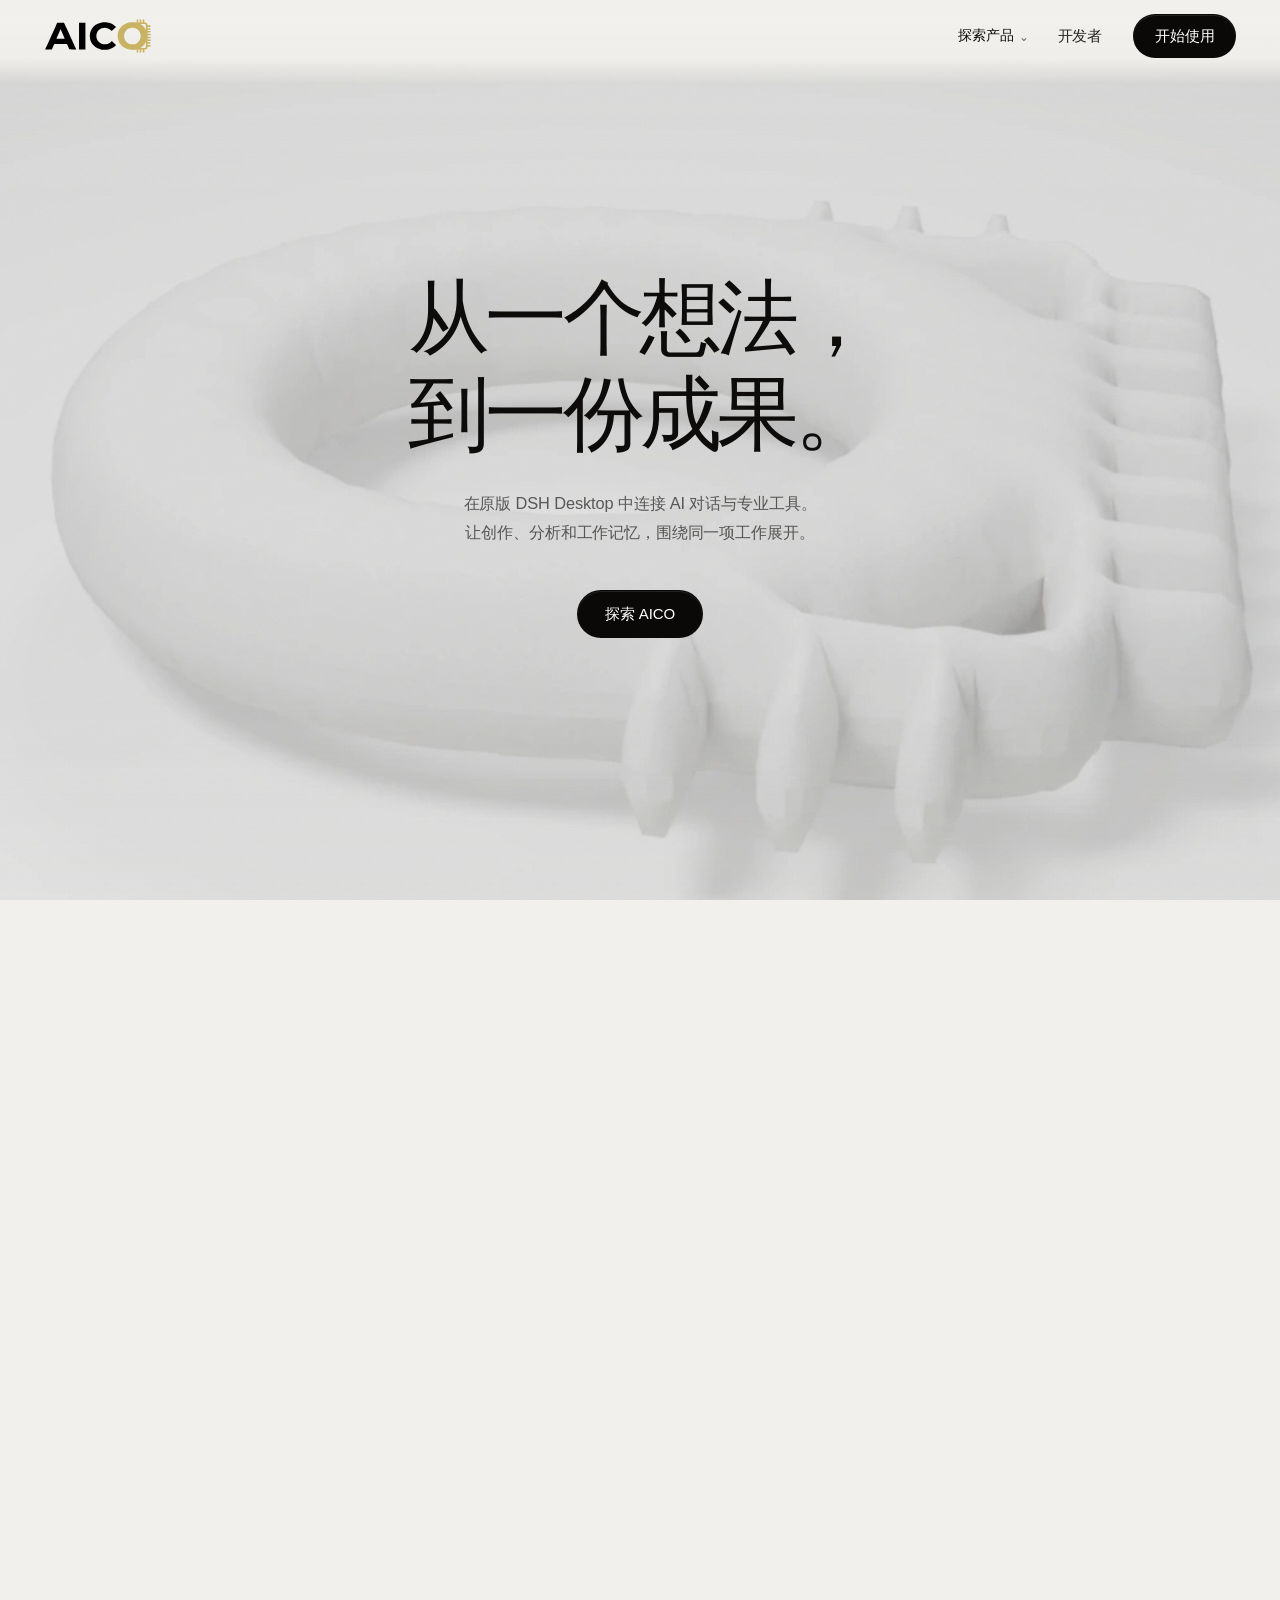
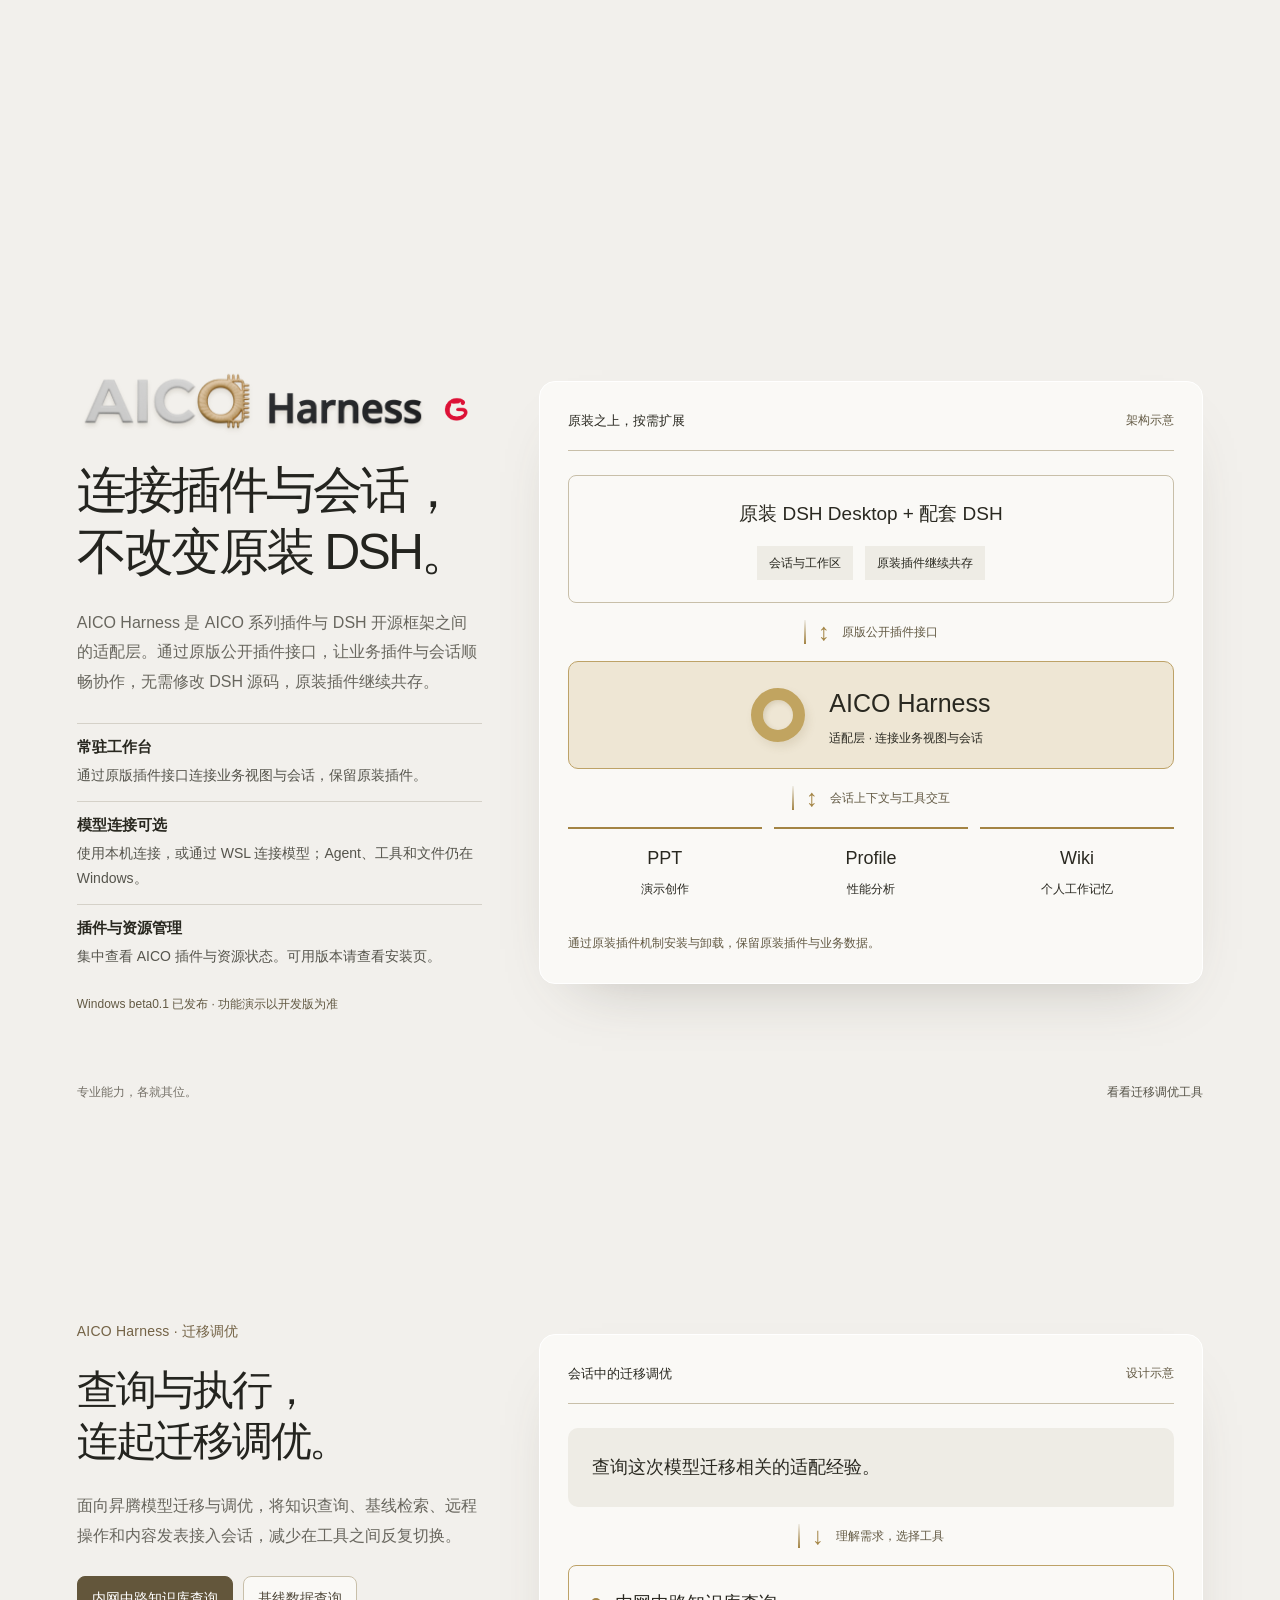
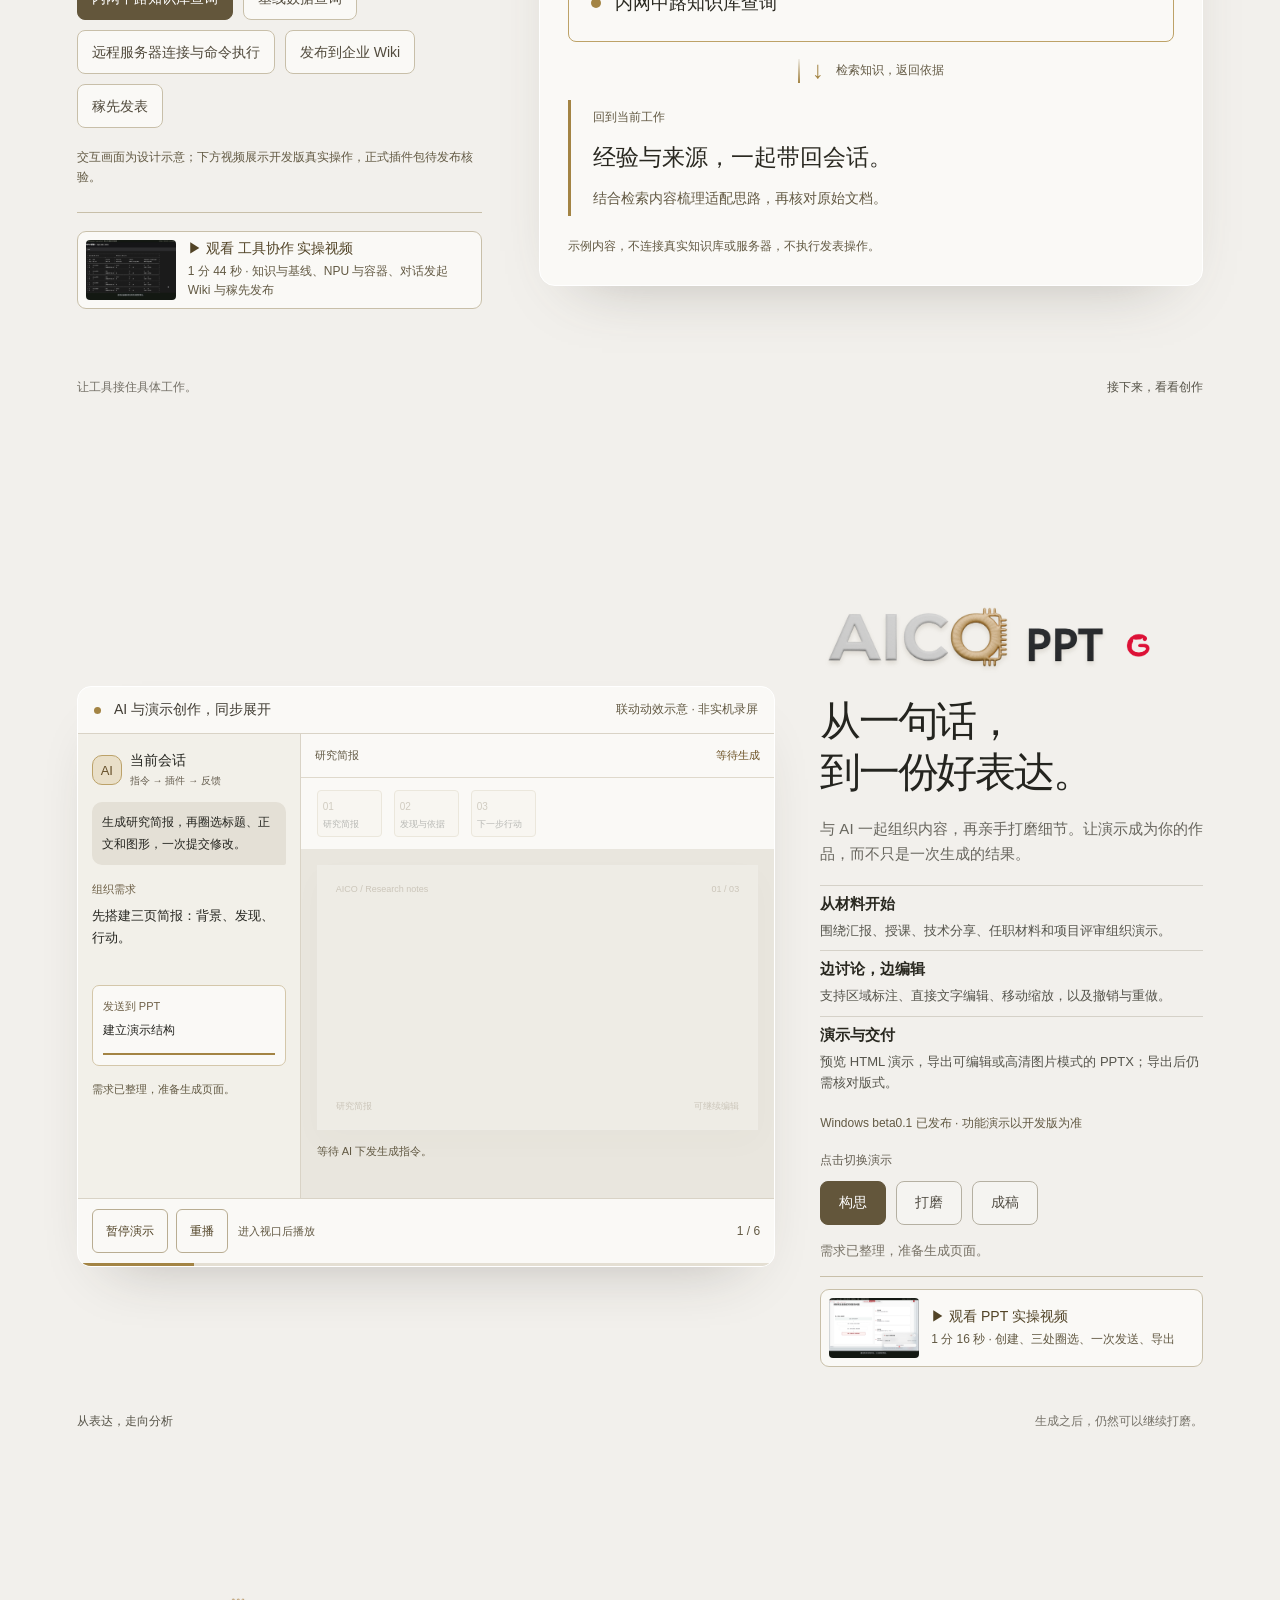
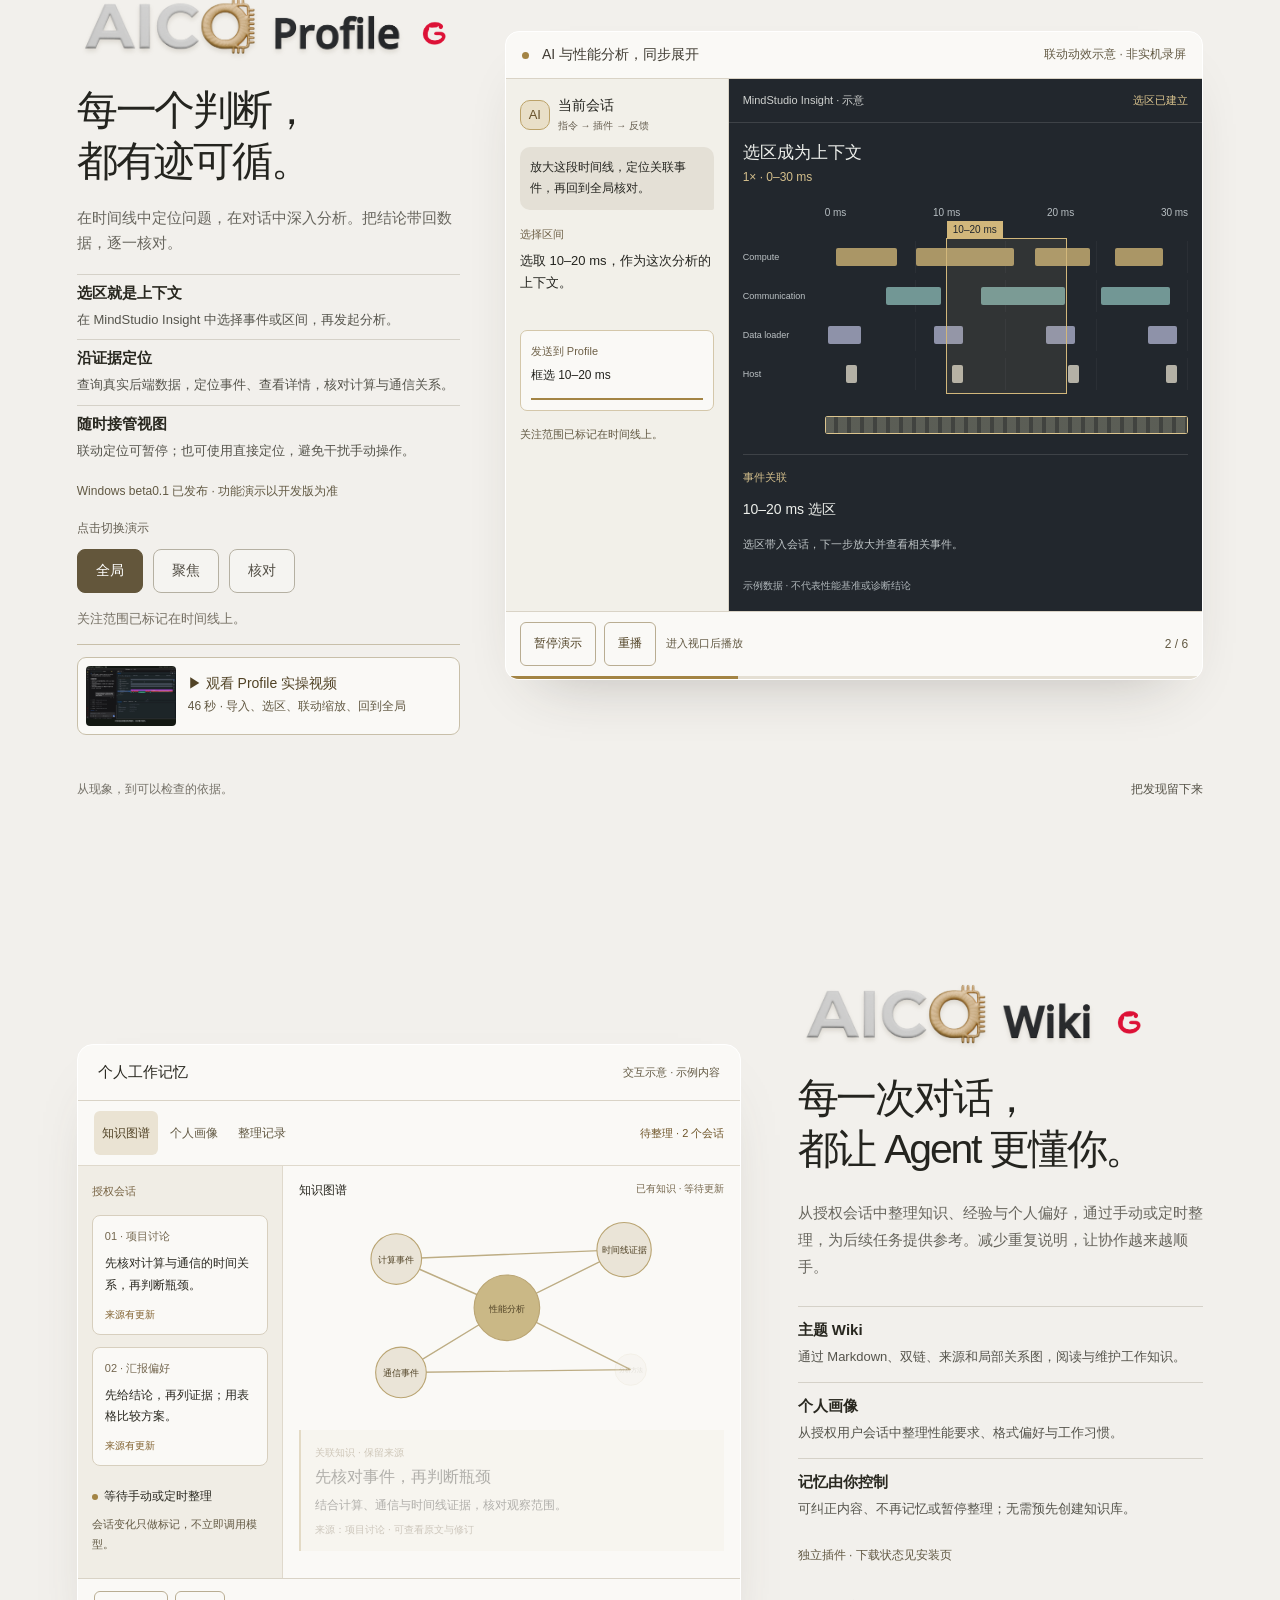
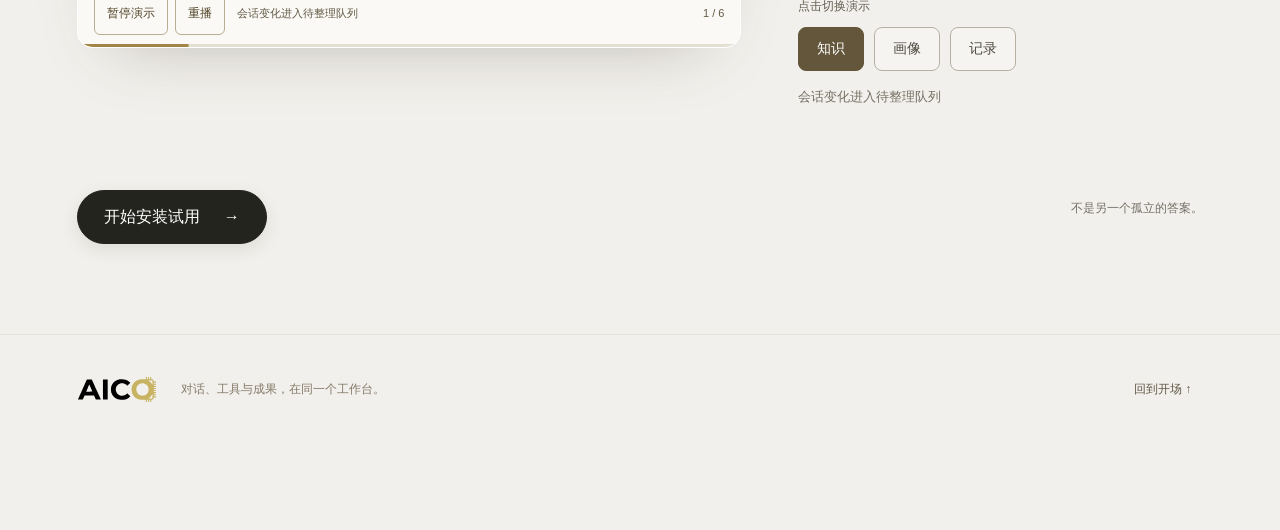
==== commit dd9eec62: "Load opening first frame independently and bound the loading overlay" ====
--- a/docs/index.html
+++ b/docs/index.html
@@ -959,7 +959,31 @@
   // Offline-lit studio frames are embedded by pack-logo-film.mjs. No model,
   // video, frame CDN or WebGL capability is required at runtime.
   var FILM = {"width":1280,"height":720,"sourceHashes":{"o-chip.svg":"51ed0bd2b26b3a969cfb94c5391062a670c8dc75cbeef6111576a0f78dd08b9e","aico-wordmark.svg":"23c3e028f1ff447849e588d1a0d7a646b142672454025cd9ee5cd82c5cb14b9d"},"frames":["./assets/story/bfe2db49a32d5f3ae1d0.webp","./assets/story/792daec48b2cf8a4d784.webp","./assets/story/cdeefad5d987780c0203.webp","./assets/story/8d461bcae1f01413aca4.webp","./assets/story/25384ccf92d9e3725290.webp","./assets/story/322b5b25f3a088aca88a.webp","./assets/story/7391dce2eac7462318da.webp","./assets/story/a4b57de14004ee25b80c.webp","./assets/story/6bc35fc72305f69505f9.webp","./assets/story/d5f849a4433828c2801a.webp","./assets/story/9820613b7fed5dc71caa.webp","./assets/story/48609cd073b3a7c55c36.webp","./assets/story/241391fc86b890e46cf9.webp","./assets/story/f8f771adc89be035df62.webp","./assets/story/5fc2443873a7256b1265.webp","./assets/story/47f817643bc36f534c01.webp","./assets/story/0c6514569d051367c34d.webp","./assets/story/71b73e03250ecb034db2.webp","./assets/story/b08e2fd8fb02a41a00d9.webp","./assets/story/2d697605e06ca61d8507.webp","./assets/story/9f4828e1e7783d642185.webp","./assets/story/f89e8c92ed7c583bae37.webp","./assets/story/61c649a49ba0a9f9335b.webp","./assets/story/c2983d3c15ec39d94679.webp","./assets/story/2d682853d10db7f54ea1.webp","./assets/story/cfc794dd05aa139203f3.webp","./assets/story/bcc59c58fd786c8b90e1.webp","./assets/story/f9bcfd7219d4ad62892c.webp","./assets/story/b3cf767b4caf90d8d745.webp","./assets/story/04310964ca1bd463a5d2.webp","./assets/story/ae607b110a9a6f140d73.webp","./assets/story/82514ff5fcfccf29ec8e.webp","./assets/story/aefbd163eb5c424544c2.webp","./assets/story/7830b3bdb899088cbe99.webp","./assets/story/f96962891a430ef9ba88.webp","./assets/story/5c446a8aa2067a94dd80.webp","./assets/story/e212abfb84596a77366b.webp","./assets/story/3a85ba880f7cd462c345.webp","./assets/story/24e679c7d88f38c617e8.webp","./assets/story/6103ee60c47ca690ecbc.webp","./assets/story/5b4d3476d12ca9f579c4.webp","./assets/story/a3482af870b93ca876a8.webp","./assets/story/a548e813af140632d4ef.webp","./assets/story/7551413a873c69d44cd8.webp","./assets/story/017fe1058ecccce8fc09.webp","./assets/story/0bca4986d322aba69fce.webp","./assets/story/90feb05dad6ca4132808.webp","./assets/story/f8c3d2ece6cd3185b8d6.webp","./assets/story/5d282537d72419c36419.webp","./assets/story/f75f346298ad4c402dbd.webp","./assets/story/09d1415ffaf6bdd8b420.webp","./assets/story/0611a50f631ae8746dc4.webp","./assets/story/01270dd9a125bf2850d1.webp","./assets/story/6f9ca36d2ff155808c58.webp","./assets/story/66a9eb48e267d0f9d01f.webp","./assets/story/9a81149ead2d1ad01ded.webp","./assets/story/07680ba22adf83263b7b.webp","./assets/story/9da3b07493dd8a7e9fe7.webp","./assets/story/633610b5e42df17dabda.webp","./assets/story/5c4ffbe4bbc925436e46.webp","./assets/story/c314a6692b19fa686420.webp","./assets/story/d812562bbee6a189c317.webp","./assets/story/c9232ff5602c00ae44ee.webp","./assets/story/1104884be34dd51e2201.webp","./assets/story/829521667fd46bf5af73.webp","./assets/story/3ae9f732668a466444f1.webp","./assets/story/7d523b64a6a24c975d1a.webp","./assets/story/720a6573b10526196571.webp","./assets/story/13de131a4fe0574fb92f.webp","./assets/story/2fbbbe0ecaea8b2c61f7.webp","./assets/story/cba6ce531a5fa2183fdf.webp","./assets/story/a6606767fbecfbb9dfc2.webp","./assets/story/efe86dcb6eb4737ab6c9.webp","./assets/story/aeee4e621adce04977c4.webp","./assets/story/586e5cd094eaef6fa268.webp","./assets/story/5f215673737fdff0bc33.webp","./assets/story/5a5c9d2bd434faecc6b5.webp","./assets/story/87eba2c09f58bc39f5cc.webp","./assets/story/d948b41a76b07a85d0e5.webp","./assets/story/de9aaf2a30499ce35216.webp","./assets/story/8b0f9a3c2a17ed4be2f2.webp","./assets/story/2c784887fa0c947e0187.webp","./assets/story/bbe115d2b6519c49b803.webp","./assets/story/6a7671fb66adee6d3ccb.webp","./assets/story/896fb75682370cfeb226.webp","./assets/story/40132c986e83255d87ec.webp","./assets/story/7d0d53dddf112a825723.webp","./assets/story/859a756d680dd8c69fe0.webp","./assets/story/205368c653d8f458fce8.webp","./assets/story/b3653399893503d667da.webp","./assets/story/77ebad39c10ec83ebeb7.webp","./assets/story/71adf8324428c951a195.webp","./assets/story/7a01e1e2f2f9527442c5.webp","./assets/story/76d79172d908827e7318.webp","./assets/story/756bef3f20c742257d74.webp","./assets/story/26ade672b796d2d4e46d.webp","./assets/story/716e87983bef96bdaeb5.webp","./assets/story/56d1afe3b003fd05f15e.webp","./assets/story/37a612627b55c525be81.webp","./assets/story/073961233c95527a424a.webp","./assets/story/a068dbc144e0d8a98c18.webp","./assets/story/7bc373555ee83763ed6c.webp","./assets/story/32237d42ece76d7743d1.webp","./assets/story/c9460e3697afe3e15113.webp","./assets/story/0d3feb5e4dcc0bccc6c3.webp","./assets/story/0df8bf38d397068d3b19.webp","./assets/story/a3a8b91693f73a35243f.webp","./assets/story/53295b3352880167bf8f.webp","./assets/story/27320759c68cdaa19b9e.webp","./assets/story/e15575a9856cef7a9530.webp","./assets/story/44c97105587f99817b71.webp","./assets/story/099b202b40560be941f9.webp","./assets/story/099b202b40560be941f9.webp","./assets/story/099b202b40560be941f9.webp","./assets/story/099b202b40560be941f9.webp","./assets/story/099b202b40560be941f9.webp","./assets/story/3859504a3495aa9b572c.webp","./assets/story/1fdd3e1621f4192e1e7b.webp","./assets/story/9229a17bcdcee82bef06.webp","./assets/story/a75f5149ae91d13ae53a.webp","./assets/story/fb4c9648d20db9c4c399.webp","./assets/story/dc93e5471950436d0ce7.webp","./assets/story/94a7253797d25af6e07a.webp","./assets/story/a9392d3ec918aac95e60.webp","./assets/story/48d0e873737c97014c4a.webp","./assets/story/3dce4095bc7e22ad2cdd.webp","./assets/story/f6d8273a3d6acc9f2ca4.webp","./assets/story/4fe0d22f4ea7870d74fd.webp","./assets/story/e615334a3ce1b44d233c.webp","./assets/story/981ae8408e600c477e96.webp","./assets/story/b7d139dd2772f2b00f10.webp","./assets/story/5ab7ac8b280b95d240c6.webp","./assets/story/ae37fbed017689c89770.webp","./assets/story/134c2dc87617878affbb.webp","./assets/story/60561532d00c254f8256.webp","./assets/story/bf3ad88755ffb5d8e54f.webp","./assets/story/165bd57229a6b8c721bd.webp","./assets/story/f5c81bcf9fd07d771320.webp","./assets/story/c196601cd822454c8c59.webp","./assets/story/1321f0c15184f83c534b.webp","./assets/story/d2f67f8930d08b891f28.webp","./assets/story/9036eb6c2e5e573c4e22.webp","./assets/story/4204d167b4909afcfbf0.webp","./assets/story/b0d58d5f373f0dbb639a.webp","./assets/story/1f3482491f3f7bde4042.webp","./assets/story/60978835d046d1765c3a.webp","./assets/story/9a0b3730e8e276d8f7db.webp","./assets/story/17c0402c221f54ee63bb.webp","./assets/story/63a20150cc8561d2d532.webp","./assets/story/804aa33bdd96fcd00a79.webp","./assets/story/676de0f746c19cd52c02.webp","./assets/story/05fc0ff63f77fc1516f8.webp","./assets/story/ebfc0648fe70b3fedd23.webp","./assets/story/49ac5ab8455c71fbf565.webp","./assets/story/86139f20d71d191b0766.webp","./assets/story/93fd505c0277d29b08d8.webp","./assets/story/2eaaeb952f4338c62f7e.webp","./assets/story/e7a344c2a71298031d38.webp","./assets/story/562fa6f96fd745ef856c.webp","./assets/story/f8cc075ce9922e342443.webp","./assets/story/cb788be0ddde4c6078d5.webp","./assets/story/55185f9183aa1bdd1f0c.webp","./assets/story/5cb5ae51464593dd34ab.webp","./assets/story/ad0786e76a23069b10b4.webp","./assets/story/ea94f824c0b89599c473.webp","./assets/story/a2b1095ae73c3d302555.webp","./assets/story/172c35224449f07a0078.webp","./assets/story/29101c8c07ebe275958e.webp","./assets/story/ec171ed7c32452b2e442.webp","./assets/story/e5ac956b502f7506ede7.webp","./assets/story/23ca9d61a5673c0ae3fa.webp","./assets/story/bfe24cd67d34e2b273bc.webp","./assets/story/5e424d3ece60f6ab08e8.webp","./assets/story/d62a5e4a2d3f77137790.webp","./assets/story/7924ceb43f9b959b1e58.webp","./assets/story/af6501978b9eff33c34a.webp","./assets/story/826334f229c8d5edf393.webp","./assets/story/dc4e550e3ed036575e37.webp","./assets/story/1b48d54387f66eecb55b.webp","./assets/story/d13f3cf0ad3f8c1ebf4b.webp","./assets/story/c859cea6f95b839542d4.webp","./assets/story/96b61ee68bcecffb1de4.webp","./assets/story/1ec6696ffb665d24e0bb.webp","./assets/story/0c005b7a055e9b7687d3.webp","./assets/story/12ede4ef189c1cfdb5b7.webp","./assets/story/b72a03fffad07a51495b.webp","./assets/story/b8c30b948bafe20b80bb.webp","./assets/story/2e75b82c0c7758dfd435.webp","./assets/story/fb56fc971e54fe0d88e4.webp","./assets/story/c610fd65bfa7a2e11677.webp","./assets/story/8c96bc5f84c53d41afd5.webp","./assets/story/bca4c0bf43a7f5af0a37.webp","./assets/story/ac19a565b0709d831705.webp","./assets/story/3d26947c7e4d25422985.webp","./assets/story/62da5f945e09f347a092.webp","./assets/story/343f3c6ec3f13abbc748.webp","./assets/story/7aa6238f0bd18c919779.webp","./assets/story/837bde3a818d678a3b89.webp","./assets/story/38327ca1d5c6e502e2ce.webp","./assets/story/b29a994f97f1f3c58d68.webp","./assets/story/9560028bdb3782d99128.webp","./assets/story/a4dc6c9c735194b2ad66.webp","./assets/story/a31d4ac379b4d5f560de.webp","./assets/story/fb3b32e1a9c79386196b.webp","./assets/story/ca198bea2a444e161f70.webp","./assets/story/aff0d2e91a957dc87825.webp","./assets/story/fa24932ba4c4086e7f43.webp","./assets/story/28bfbfab09f8c8f0faaa.webp","./assets/story/d90ce47d65e8bc96deee.webp","./assets/story/819826879daacb0e3737.webp","./assets/story/9f267c3c5648f1ee56e2.webp","./assets/story/ba03328cdb665c038de6.webp","./assets/story/50df210f61fd65522e92.webp","./assets/story/0af9ccaf28f968007f33.webp","./assets/story/2e5fdbceddbe856ead93.webp","./assets/story/b4ede188eb3a44d05189.webp","./assets/story/a2b2638e6f3fb9c85662.webp","./assets/story/2359a5630e0fa03fcf3a.webp","./assets/story/1d7b192dde8e511dc198.webp","./assets/story/f4aee8e223118fccc698.webp","./assets/story/f8ae9d9a8c413d087b29.webp","./assets/story/d9eddfaef5734b15db9e.webp","./assets/story/9e72a6d2469cdb7fa8fd.webp","./assets/story/30ed8380fcf23a1e2361.webp","./assets/story/46b6fdd1644ffae7ab9b.webp","./assets/story/969a7848c34ee0fd0a42.webp","./assets/story/cc9e1d9c5c6e4348c9ba.webp","./assets/story/10685bb6599838a2c4a1.webp","./assets/story/eb37591330841cf28e3d.webp","./assets/story/51c093dd4ef0b5e1e316.webp","./assets/story/fd6750fcaa0fdd2cd082.webp","./assets/story/b86ce90983be46148e2e.webp","./assets/story/5e9900f6df0e490bac89.webp","./assets/story/5dae427b197a543a1a40.webp","./assets/story/37ad190434eb7d51710b.webp","./assets/story/37ad190434eb7d51710b.webp","./assets/story/37ad190434eb7d51710b.webp","./assets/story/37ad190434eb7d51710b.webp","./assets/story/37ad190434eb7d51710b.webp","./assets/story/37ad190434eb7d51710b.webp","./assets/story/64d606a3c2c1d46da005.webp"],"offsets":[[0,14944],[14944,29824],[29824,44754],[44754,59516],[59516,74298],[74298,88880],[88880,103450],[103450,117810],[117810,132078],[132078,146500],[146500,160624],[160624,174824],[174824,188882],[188882,202876],[202876,217056],[217056,231044],[231044,244956],[244956,259212],[259212,273464],[273464,287894],[287894,302014],[302014,315984],[315984,329764],[329764,343456],[343456,356842],[356842,370166],[370166,383346],[383346,396472],[396472,409234],[409234,421964],[421964,434690],[434690,447286],[447286,459716],[459716,471990],[471990,484084],[484084,496260],[496260,508286],[508286,520242],[520242,532084],[532084,543812],[543812,555542],[555542,567174],[567174,578860],[578860,590620],[590620,602350],[602350,613992],[613992,625598],[625598,637086],[637086,648244],[648244,658726],[658726,668216],[668216,677150],[677150,685158],[685158,692754],[692754,700894],[700894,710358],[710358,720692],[720692,731688],[731688,743604],[743604,756586],[756586,770152],[770152,784674],[784674,800582],[800582,817300],[817300,834326],[834326,851524],[851524,868486],[868486,885290],[885290,900672],[900672,915110],[915110,928812],[928812,944552],[944552,962556],[962556,982946],[982946,1005334],[1005334,1029830],[1029830,1055638],[1055638,1082334],[1082334,1110178],[1110178,1138670],[1138670,1166842],[1166842,1196032],[1196032,1225366],[1225366,1254884],[1254884,1283900],[1283900,1313192],[1313192,1342546],[1342546,1372510],[1372510,1402194],[1402194,1432202],[1432202,1461868],[1461868,1491690],[1491690,1521236],[1521236,1551026],[1551026,1580538],[1580538,1610398],[1610398,1639840],[1639840,1669506],[1669506,1699604],[1699604,1730490],[1730490,1760720],[1760720,1790402],[1790402,1820426],[1820426,1850596],[1850596,1880218],[1880218,1909492],[1909492,1940050],[1940050,1969840],[1969840,1999142],[1999142,2028978],[2028978,2059240],[2059240,2089600],[2089600,2119960],[2119960,2150320],[2150320,2180680],[2180680,2211040],[2211040,2248208],[2248208,2285390],[2285390,2323598],[2323598,2362172],[2362172,2402916],[2402916,2444028],[2444028,2487076],[2487076,2530652],[2530652,2575626],[2575626,2623022],[2623022,2672966],[2672966,2725340],[2725340,2780728],[2780728,2839096],[2839096,2899790],[2899790,2962218],[2962218,3027836],[3027836,3094188],[3094188,3161964],[3161964,3230364],[3230364,3298484],[3298484,3367324],[3367324,3437006],[3437006,3506760],[3506760,3578702],[3578702,3651490],[3651490,3722544],[3722544,3794586],[3794586,3865718],[3865718,3937142],[3937142,4009108],[4009108,4080568],[4080568,4151736],[4151736,4222310],[4222310,4291450],[4291450,4359898],[4359898,4426564],[4426564,4491974],[4491974,4557432],[4557432,4622788],[4622788,4688478],[4688478,4754382],[4754382,4820318],[4820318,4886100],[4886100,4951516],[4951516,5017830],[5017830,5083112],[5083112,5149124],[5149124,5214734],[5214734,5280960],[5280960,5347662],[5347662,5414728],[5414728,5480524],[5480524,5546856],[5546856,5612960],[5612960,5678868],[5678868,5744346],[5744346,5808984],[5808984,5873992],[5873992,5938196],[5938196,6001956],[6001956,6065742],[6065742,6127920],[6127920,6187612],[6187612,6245828],[6245828,6303620],[6303620,6359776],[6359776,6414508],[6414508,6467290],[6467290,6519014],[6519014,6569284],[6569284,6618170],[6618170,6666070],[6666070,6713452],[6713452,6760970],[6760970,6807072],[6807072,6852964],[6852964,6900564],[6900564,6946978],[6946978,6992162],[6992162,7036580],[7036580,7080134],[7080134,7122054],[7122054,7163758],[7163758,7204218],[7204218,7243918],[7243918,7281644],[7281644,7318440],[7318440,7354536],[7354536,7388316],[7388316,7421420],[7421420,7453068],[7453068,7483158],[7483158,7512126],[7512126,7540120],[7540120,7566444],[7566444,7591438],[7591438,7614842],[7614842,7637756],[7637756,7659464],[7659464,7680584],[7680584,7701050],[7701050,7720892],[7720892,7740022],[7740022,7758700],[7758700,7776824],[7776824,7794330],[7794330,7811388],[7811388,7828074],[7828074,7844366],[7844366,7860660],[7860660,7876814],[7876814,7893270],[7893270,7910166],[7910166,7926180],[7926180,7941110],[7941110,7954842],[7954842,7967976],[7967976,7980590],[7980590,7993204],[7993204,8005818],[8005818,8018432],[8018432,8031046],[8031046,8043660],[8043660,8056284]],"bundle":"./assets/story/3bc427594728df24c50e.bin"};
-  var filmBytes=fetch(FILM.bundle).then(function(response){if(!response.ok)throw Error("Opening unavailable");return response.blob();});
+// The first paint never waits for the full animation download.
+var filmBlob=null,filmStarted=false;
+function fetchOpening(url,timeout){
+  var controller=new AbortController(),timer=setTimeout(function(){controller.abort();},timeout);
+  return fetch(url,{signal:controller.signal}).then(function(response){
+    if(!response.ok)throw new Error('Opening asset unavailable');
+    return response.blob();
+  }).finally(function(){clearTimeout(timer);});
+}
+function warmFilm(){
+  if(filmStarted||(navigator.connection&&navigator.connection.saveData))return;
+  filmStarted=true;
+  setTimeout(function(){
+    fetchOpening(FILM.bundle,30000).then(function(blob){filmBlob=blob;}).catch(function(){/* Individual frames remain available. */});
+  },1000);
+}
+function openingFrame(index){
+  if(filmBlob){var span=FILM.offsets[index];return Promise.resolve(filmBlob.slice(span[0],span[1],'image/webp'));}
+  return fetchOpening(FILM.frames[index],8000);
+}
+// An optional visual must not indefinitely cover navigation or product content.
+var openingDeadline=setTimeout(function(){
+  document.getElementById('boot').classList.add('done');
+},2500);
+
   var clip = document.getElementById("clip");
   var boot = document.getElementById("boot");
   var bootBar = document.getElementById("bootBar");
@@ -989,7 +1013,7 @@
     }
   }
   function decode(index){
-    return filmBytes.then(function(bytes){var span=FILM.offsets[index],blob=bytes.slice(span[0],span[1],'image/webp');
+    return openingFrame(index).then(function(blob){
     if(typeof createImageBitmap==="function")return createImageBitmap(blob);
     return new Promise(function(resolve,reject){
       var image=new Image(),url=URL.createObjectURL(blob);
@@ -1019,7 +1043,7 @@
           if(failed){if(image.close)image.close();return;}
           cache.set(index,{image:image,used:++clock});trim();
           if(Math.abs(index-target)<=1){
-            if(!ready){ready=true;setLoading(1);boot.classList.add("done");}
+            if(!ready){ready=true;clearTimeout(openingDeadline);setLoading(1);boot.classList.add("done");warmFilm();}
             drawn=-1;schedule();
           }
           pump();
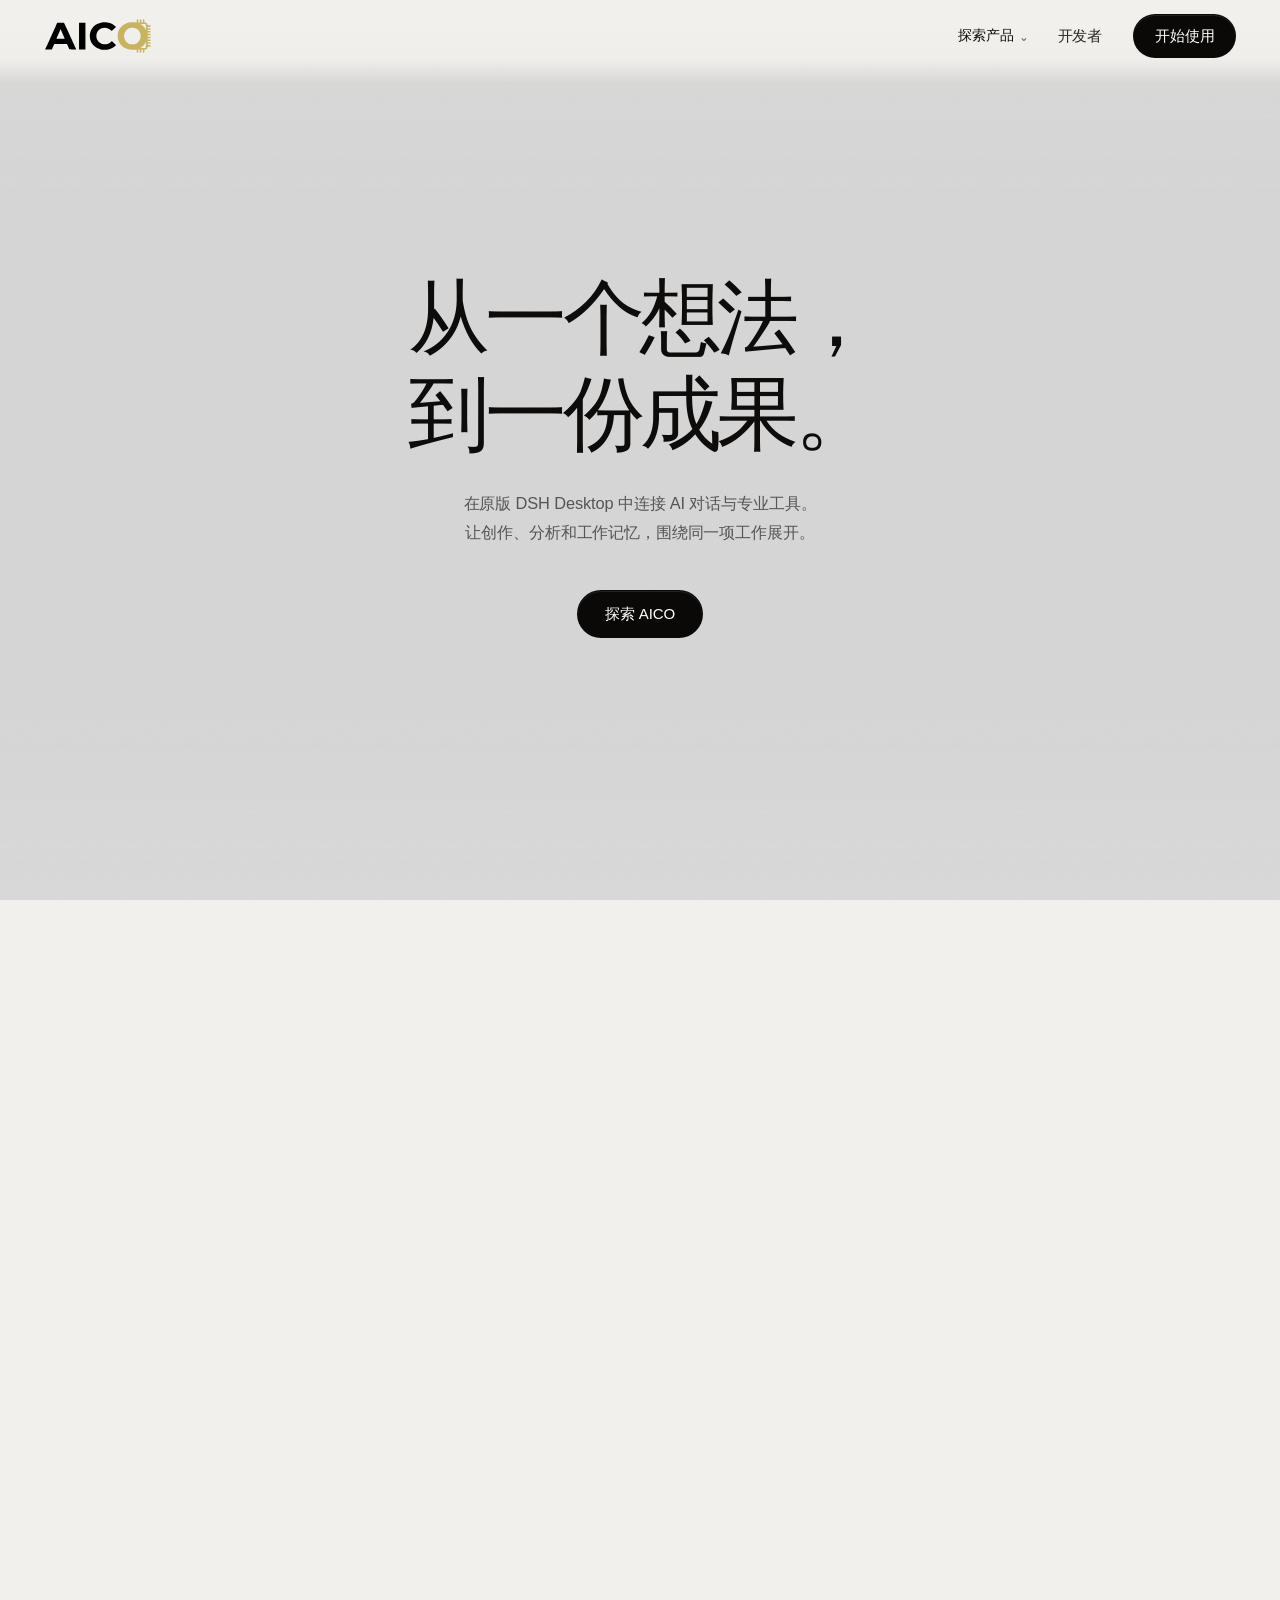
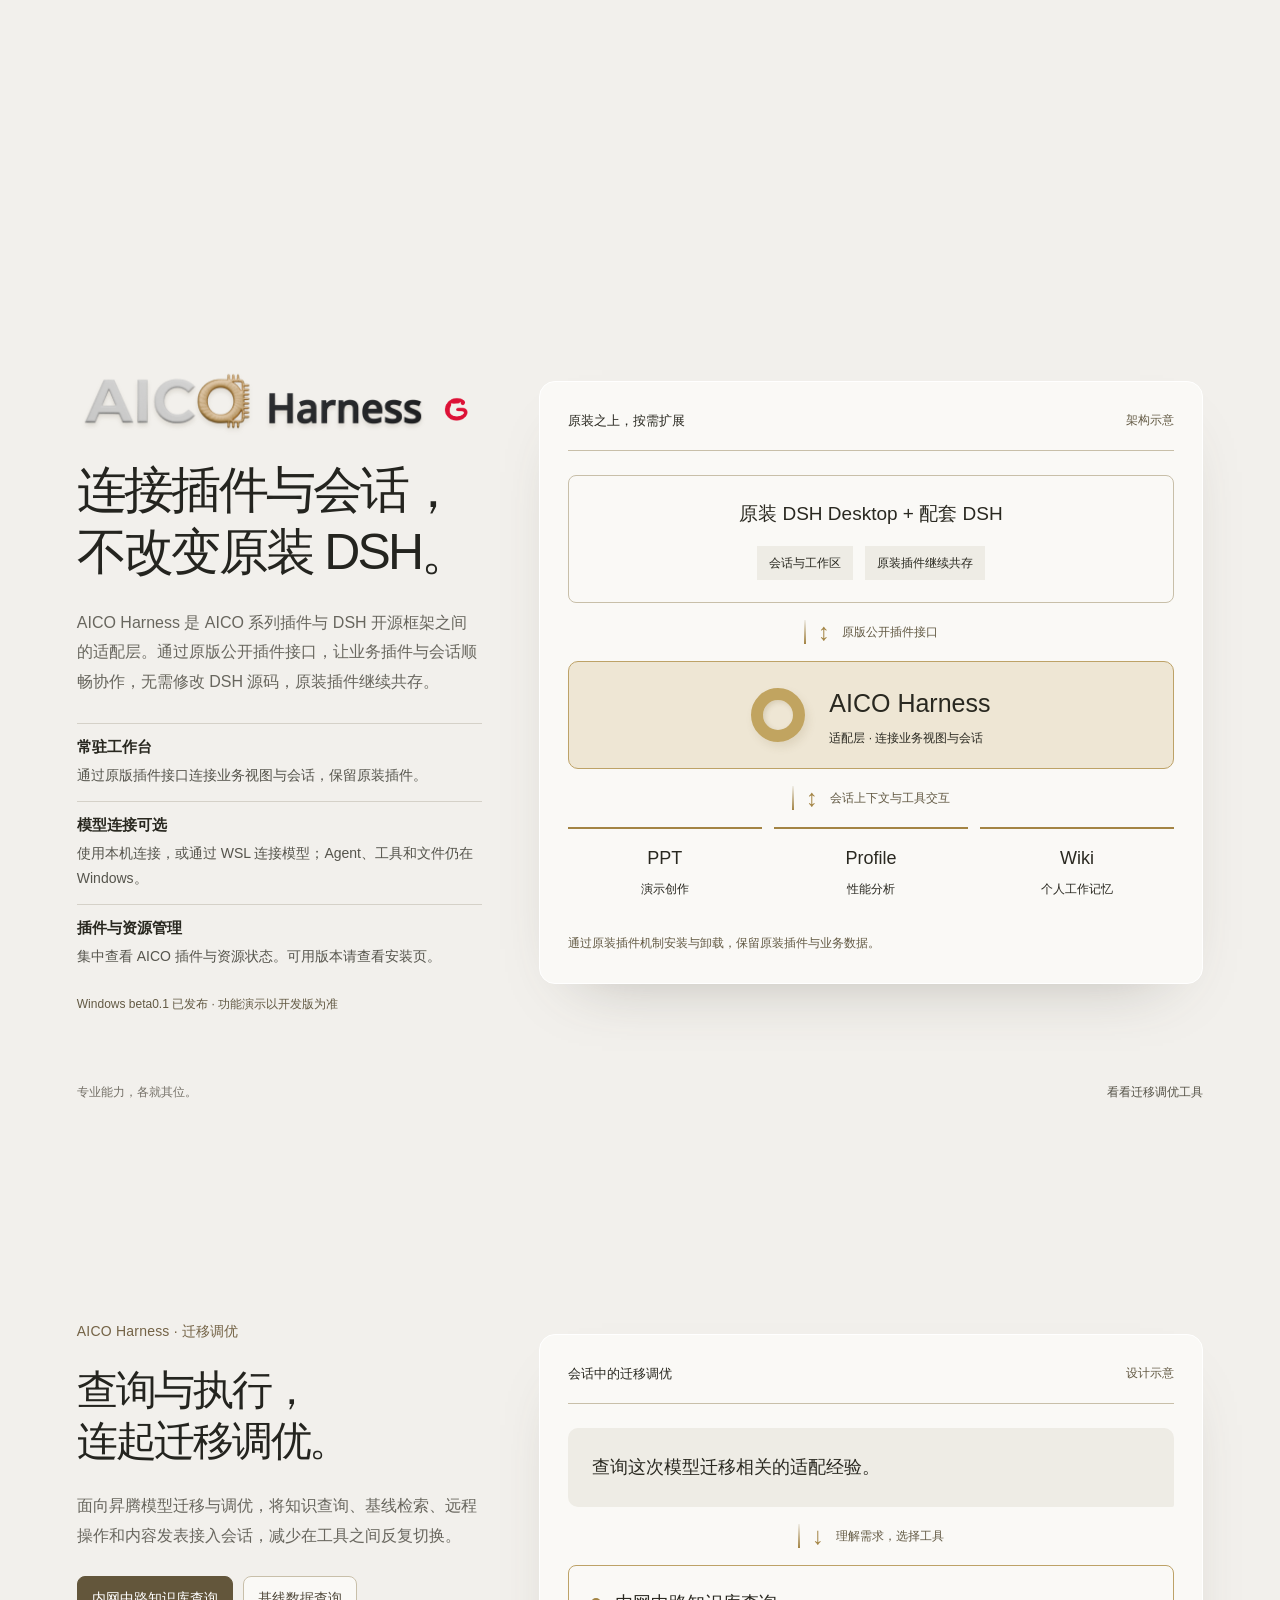
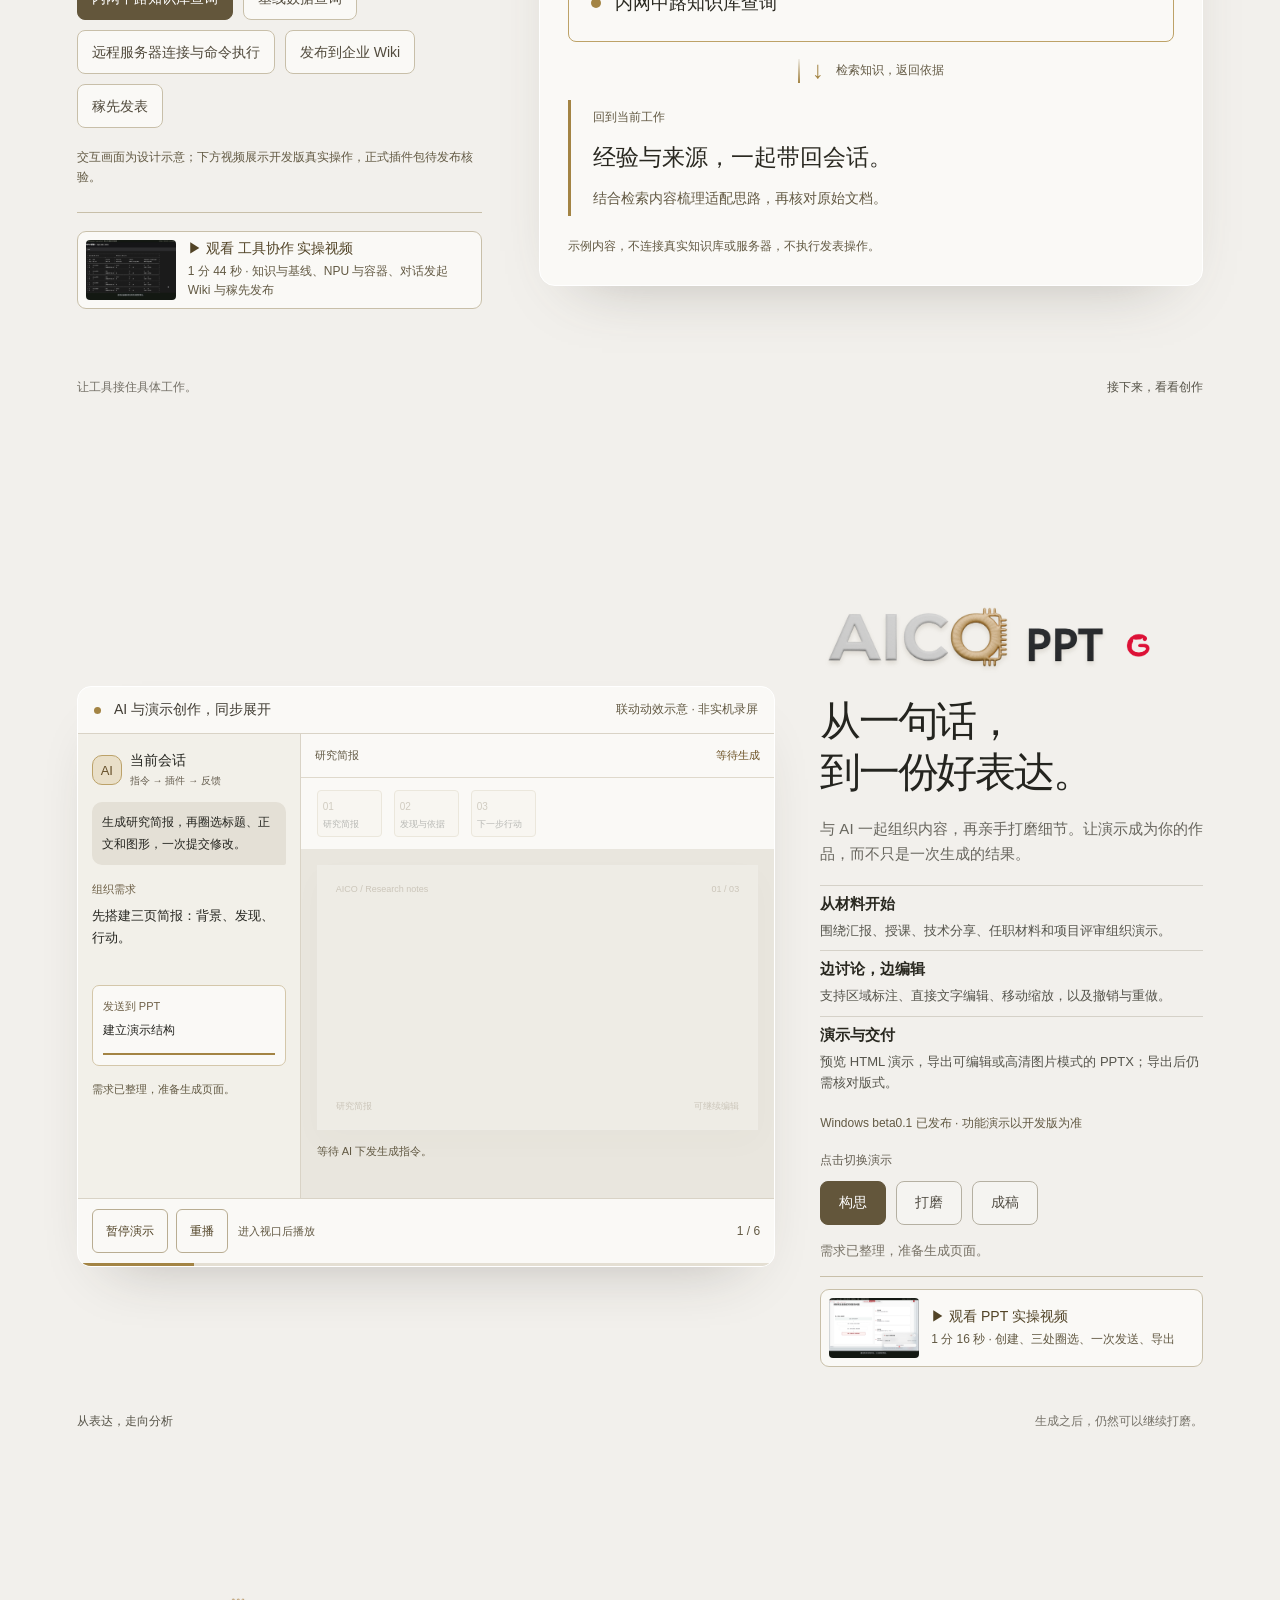
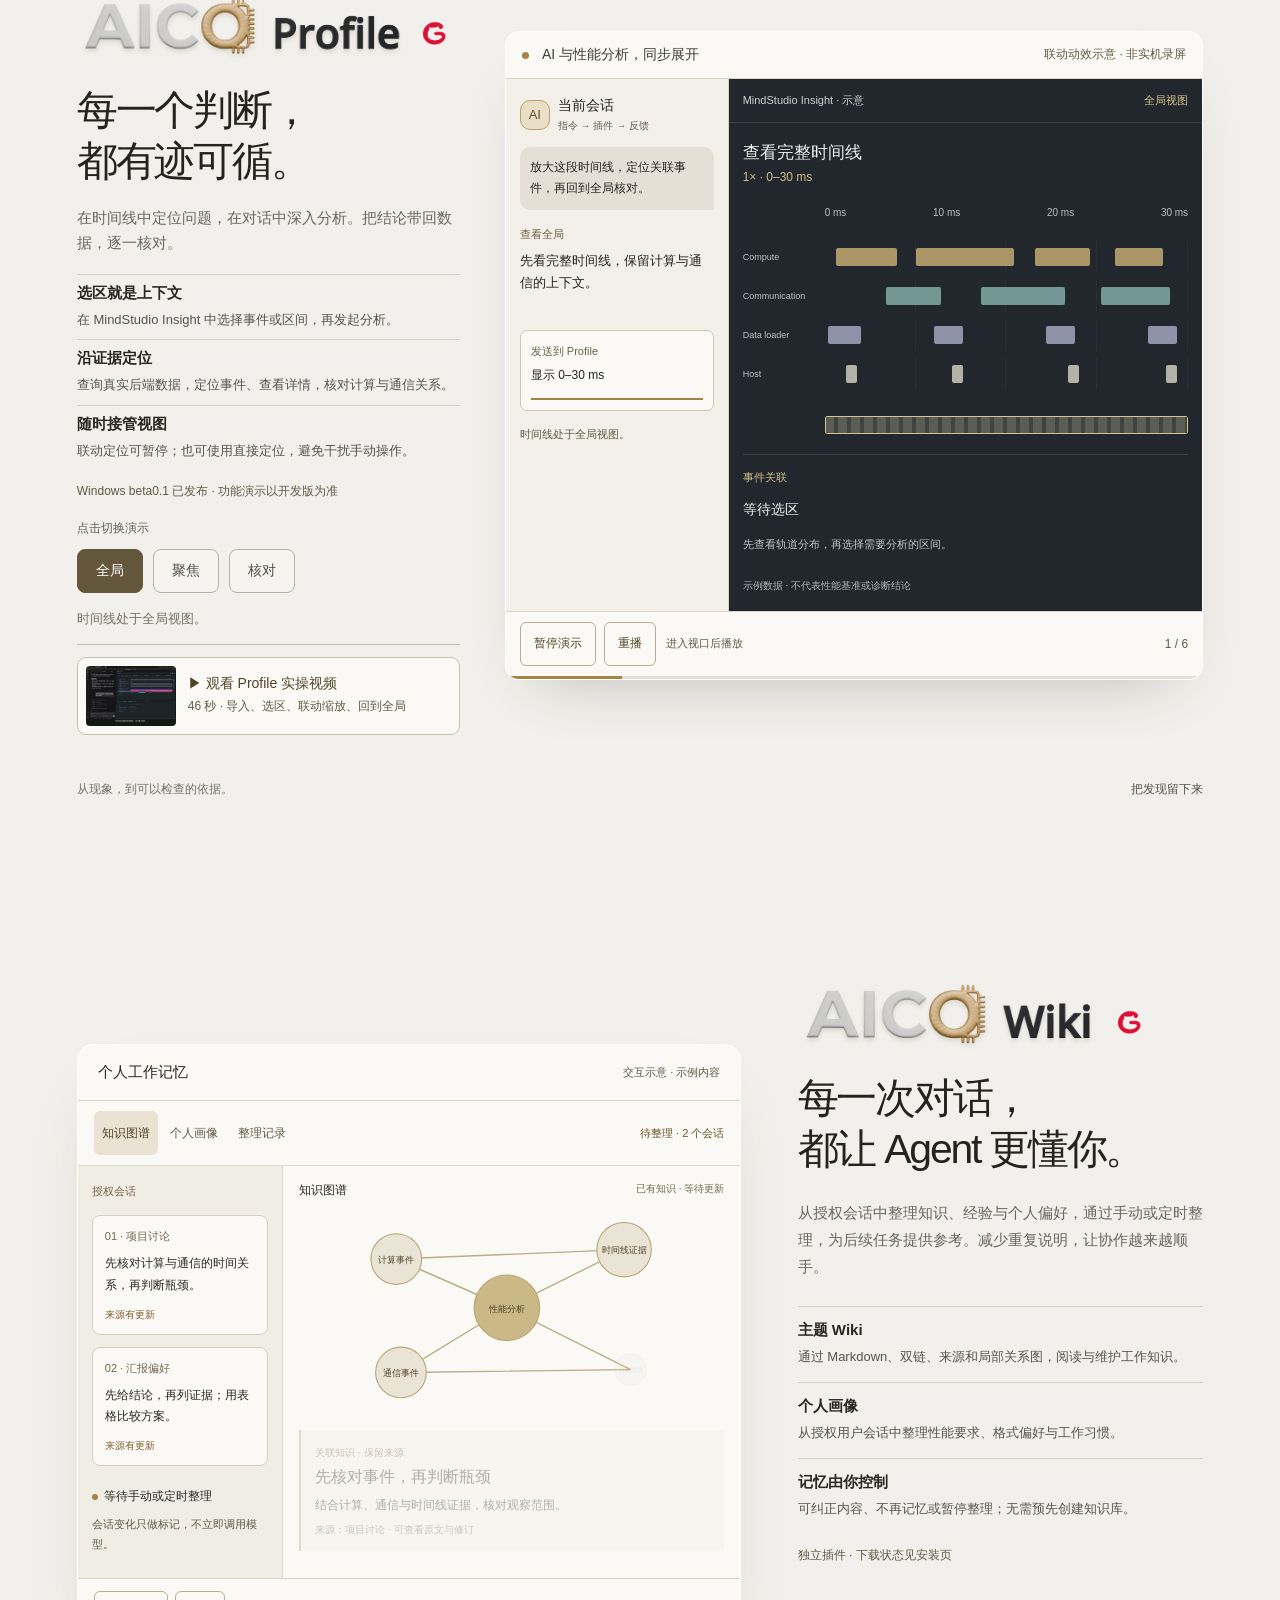
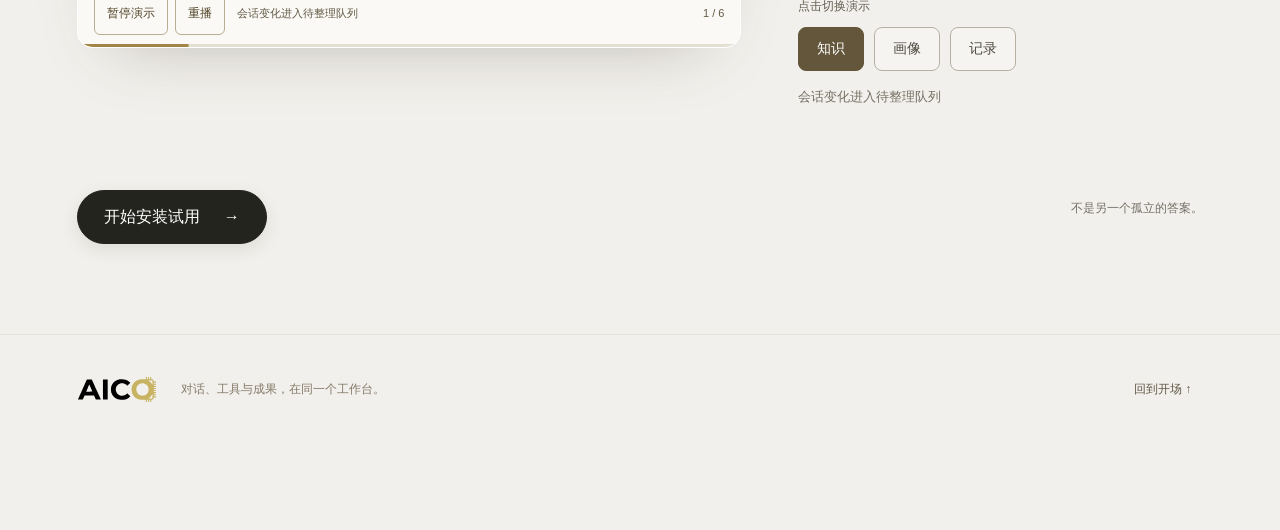
==== commit b2b2a5c1: "Recover opening animation after frame errors and cancel stale downloads" ====
--- a/docs/index.html
+++ b/docs/index.html
@@ -959,11 +959,12 @@
   // Offline-lit studio frames are embedded by pack-logo-film.mjs. No model,
   // video, frame CDN or WebGL capability is required at runtime.
   var FILM = {"width":1280,"height":720,"sourceHashes":{"o-chip.svg":"51ed0bd2b26b3a969cfb94c5391062a670c8dc75cbeef6111576a0f78dd08b9e","aico-wordmark.svg":"23c3e028f1ff447849e588d1a0d7a646b142672454025cd9ee5cd82c5cb14b9d"},"frames":["./assets/story/bfe2db49a32d5f3ae1d0.webp","./assets/story/792daec48b2cf8a4d784.webp","./assets/story/cdeefad5d987780c0203.webp","./assets/story/8d461bcae1f01413aca4.webp","./assets/story/25384ccf92d9e3725290.webp","./assets/story/322b5b25f3a088aca88a.webp","./assets/story/7391dce2eac7462318da.webp","./assets/story/a4b57de14004ee25b80c.webp","./assets/story/6bc35fc72305f69505f9.webp","./assets/story/d5f849a4433828c2801a.webp","./assets/story/9820613b7fed5dc71caa.webp","./assets/story/48609cd073b3a7c55c36.webp","./assets/story/241391fc86b890e46cf9.webp","./assets/story/f8f771adc89be035df62.webp","./assets/story/5fc2443873a7256b1265.webp","./assets/story/47f817643bc36f534c01.webp","./assets/story/0c6514569d051367c34d.webp","./assets/story/71b73e03250ecb034db2.webp","./assets/story/b08e2fd8fb02a41a00d9.webp","./assets/story/2d697605e06ca61d8507.webp","./assets/story/9f4828e1e7783d642185.webp","./assets/story/f89e8c92ed7c583bae37.webp","./assets/story/61c649a49ba0a9f9335b.webp","./assets/story/c2983d3c15ec39d94679.webp","./assets/story/2d682853d10db7f54ea1.webp","./assets/story/cfc794dd05aa139203f3.webp","./assets/story/bcc59c58fd786c8b90e1.webp","./assets/story/f9bcfd7219d4ad62892c.webp","./assets/story/b3cf767b4caf90d8d745.webp","./assets/story/04310964ca1bd463a5d2.webp","./assets/story/ae607b110a9a6f140d73.webp","./assets/story/82514ff5fcfccf29ec8e.webp","./assets/story/aefbd163eb5c424544c2.webp","./assets/story/7830b3bdb899088cbe99.webp","./assets/story/f96962891a430ef9ba88.webp","./assets/story/5c446a8aa2067a94dd80.webp","./assets/story/e212abfb84596a77366b.webp","./assets/story/3a85ba880f7cd462c345.webp","./assets/story/24e679c7d88f38c617e8.webp","./assets/story/6103ee60c47ca690ecbc.webp","./assets/story/5b4d3476d12ca9f579c4.webp","./assets/story/a3482af870b93ca876a8.webp","./assets/story/a548e813af140632d4ef.webp","./assets/story/7551413a873c69d44cd8.webp","./assets/story/017fe1058ecccce8fc09.webp","./assets/story/0bca4986d322aba69fce.webp","./assets/story/90feb05dad6ca4132808.webp","./assets/story/f8c3d2ece6cd3185b8d6.webp","./assets/story/5d282537d72419c36419.webp","./assets/story/f75f346298ad4c402dbd.webp","./assets/story/09d1415ffaf6bdd8b420.webp","./assets/story/0611a50f631ae8746dc4.webp","./assets/story/01270dd9a125bf2850d1.webp","./assets/story/6f9ca36d2ff155808c58.webp","./assets/story/66a9eb48e267d0f9d01f.webp","./assets/story/9a81149ead2d1ad01ded.webp","./assets/story/07680ba22adf83263b7b.webp","./assets/story/9da3b07493dd8a7e9fe7.webp","./assets/story/633610b5e42df17dabda.webp","./assets/story/5c4ffbe4bbc925436e46.webp","./assets/story/c314a6692b19fa686420.webp","./assets/story/d812562bbee6a189c317.webp","./assets/story/c9232ff5602c00ae44ee.webp","./assets/story/1104884be34dd51e2201.webp","./assets/story/829521667fd46bf5af73.webp","./assets/story/3ae9f732668a466444f1.webp","./assets/story/7d523b64a6a24c975d1a.webp","./assets/story/720a6573b10526196571.webp","./assets/story/13de131a4fe0574fb92f.webp","./assets/story/2fbbbe0ecaea8b2c61f7.webp","./assets/story/cba6ce531a5fa2183fdf.webp","./assets/story/a6606767fbecfbb9dfc2.webp","./assets/story/efe86dcb6eb4737ab6c9.webp","./assets/story/aeee4e621adce04977c4.webp","./assets/story/586e5cd094eaef6fa268.webp","./assets/story/5f215673737fdff0bc33.webp","./assets/story/5a5c9d2bd434faecc6b5.webp","./assets/story/87eba2c09f58bc39f5cc.webp","./assets/story/d948b41a76b07a85d0e5.webp","./assets/story/de9aaf2a30499ce35216.webp","./assets/story/8b0f9a3c2a17ed4be2f2.webp","./assets/story/2c784887fa0c947e0187.webp","./assets/story/bbe115d2b6519c49b803.webp","./assets/story/6a7671fb66adee6d3ccb.webp","./assets/story/896fb75682370cfeb226.webp","./assets/story/40132c986e83255d87ec.webp","./assets/story/7d0d53dddf112a825723.webp","./assets/story/859a756d680dd8c69fe0.webp","./assets/story/205368c653d8f458fce8.webp","./assets/story/b3653399893503d667da.webp","./assets/story/77ebad39c10ec83ebeb7.webp","./assets/story/71adf8324428c951a195.webp","./assets/story/7a01e1e2f2f9527442c5.webp","./assets/story/76d79172d908827e7318.webp","./assets/story/756bef3f20c742257d74.webp","./assets/story/26ade672b796d2d4e46d.webp","./assets/story/716e87983bef96bdaeb5.webp","./assets/story/56d1afe3b003fd05f15e.webp","./assets/story/37a612627b55c525be81.webp","./assets/story/073961233c95527a424a.webp","./assets/story/a068dbc144e0d8a98c18.webp","./assets/story/7bc373555ee83763ed6c.webp","./assets/story/32237d42ece76d7743d1.webp","./assets/story/c9460e3697afe3e15113.webp","./assets/story/0d3feb5e4dcc0bccc6c3.webp","./assets/story/0df8bf38d397068d3b19.webp","./assets/story/a3a8b91693f73a35243f.webp","./assets/story/53295b3352880167bf8f.webp","./assets/story/27320759c68cdaa19b9e.webp","./assets/story/e15575a9856cef7a9530.webp","./assets/story/44c97105587f99817b71.webp","./assets/story/099b202b40560be941f9.webp","./assets/story/099b202b40560be941f9.webp","./assets/story/099b202b40560be941f9.webp","./assets/story/099b202b40560be941f9.webp","./assets/story/099b202b40560be941f9.webp","./assets/story/3859504a3495aa9b572c.webp","./assets/story/1fdd3e1621f4192e1e7b.webp","./assets/story/9229a17bcdcee82bef06.webp","./assets/story/a75f5149ae91d13ae53a.webp","./assets/story/fb4c9648d20db9c4c399.webp","./assets/story/dc93e5471950436d0ce7.webp","./assets/story/94a7253797d25af6e07a.webp","./assets/story/a9392d3ec918aac95e60.webp","./assets/story/48d0e873737c97014c4a.webp","./assets/story/3dce4095bc7e22ad2cdd.webp","./assets/story/f6d8273a3d6acc9f2ca4.webp","./assets/story/4fe0d22f4ea7870d74fd.webp","./assets/story/e615334a3ce1b44d233c.webp","./assets/story/981ae8408e600c477e96.webp","./assets/story/b7d139dd2772f2b00f10.webp","./assets/story/5ab7ac8b280b95d240c6.webp","./assets/story/ae37fbed017689c89770.webp","./assets/story/134c2dc87617878affbb.webp","./assets/story/60561532d00c254f8256.webp","./assets/story/bf3ad88755ffb5d8e54f.webp","./assets/story/165bd57229a6b8c721bd.webp","./assets/story/f5c81bcf9fd07d771320.webp","./assets/story/c196601cd822454c8c59.webp","./assets/story/1321f0c15184f83c534b.webp","./assets/story/d2f67f8930d08b891f28.webp","./assets/story/9036eb6c2e5e573c4e22.webp","./assets/story/4204d167b4909afcfbf0.webp","./assets/story/b0d58d5f373f0dbb639a.webp","./assets/story/1f3482491f3f7bde4042.webp","./assets/story/60978835d046d1765c3a.webp","./assets/story/9a0b3730e8e276d8f7db.webp","./assets/story/17c0402c221f54ee63bb.webp","./assets/story/63a20150cc8561d2d532.webp","./assets/story/804aa33bdd96fcd00a79.webp","./assets/story/676de0f746c19cd52c02.webp","./assets/story/05fc0ff63f77fc1516f8.webp","./assets/story/ebfc0648fe70b3fedd23.webp","./assets/story/49ac5ab8455c71fbf565.webp","./assets/story/86139f20d71d191b0766.webp","./assets/story/93fd505c0277d29b08d8.webp","./assets/story/2eaaeb952f4338c62f7e.webp","./assets/story/e7a344c2a71298031d38.webp","./assets/story/562fa6f96fd745ef856c.webp","./assets/story/f8cc075ce9922e342443.webp","./assets/story/cb788be0ddde4c6078d5.webp","./assets/story/55185f9183aa1bdd1f0c.webp","./assets/story/5cb5ae51464593dd34ab.webp","./assets/story/ad0786e76a23069b10b4.webp","./assets/story/ea94f824c0b89599c473.webp","./assets/story/a2b1095ae73c3d302555.webp","./assets/story/172c35224449f07a0078.webp","./assets/story/29101c8c07ebe275958e.webp","./assets/story/ec171ed7c32452b2e442.webp","./assets/story/e5ac956b502f7506ede7.webp","./assets/story/23ca9d61a5673c0ae3fa.webp","./assets/story/bfe24cd67d34e2b273bc.webp","./assets/story/5e424d3ece60f6ab08e8.webp","./assets/story/d62a5e4a2d3f77137790.webp","./assets/story/7924ceb43f9b959b1e58.webp","./assets/story/af6501978b9eff33c34a.webp","./assets/story/826334f229c8d5edf393.webp","./assets/story/dc4e550e3ed036575e37.webp","./assets/story/1b48d54387f66eecb55b.webp","./assets/story/d13f3cf0ad3f8c1ebf4b.webp","./assets/story/c859cea6f95b839542d4.webp","./assets/story/96b61ee68bcecffb1de4.webp","./assets/story/1ec6696ffb665d24e0bb.webp","./assets/story/0c005b7a055e9b7687d3.webp","./assets/story/12ede4ef189c1cfdb5b7.webp","./assets/story/b72a03fffad07a51495b.webp","./assets/story/b8c30b948bafe20b80bb.webp","./assets/story/2e75b82c0c7758dfd435.webp","./assets/story/fb56fc971e54fe0d88e4.webp","./assets/story/c610fd65bfa7a2e11677.webp","./assets/story/8c96bc5f84c53d41afd5.webp","./assets/story/bca4c0bf43a7f5af0a37.webp","./assets/story/ac19a565b0709d831705.webp","./assets/story/3d26947c7e4d25422985.webp","./assets/story/62da5f945e09f347a092.webp","./assets/story/343f3c6ec3f13abbc748.webp","./assets/story/7aa6238f0bd18c919779.webp","./assets/story/837bde3a818d678a3b89.webp","./assets/story/38327ca1d5c6e502e2ce.webp","./assets/story/b29a994f97f1f3c58d68.webp","./assets/story/9560028bdb3782d99128.webp","./assets/story/a4dc6c9c735194b2ad66.webp","./assets/story/a31d4ac379b4d5f560de.webp","./assets/story/fb3b32e1a9c79386196b.webp","./assets/story/ca198bea2a444e161f70.webp","./assets/story/aff0d2e91a957dc87825.webp","./assets/story/fa24932ba4c4086e7f43.webp","./assets/story/28bfbfab09f8c8f0faaa.webp","./assets/story/d90ce47d65e8bc96deee.webp","./assets/story/819826879daacb0e3737.webp","./assets/story/9f267c3c5648f1ee56e2.webp","./assets/story/ba03328cdb665c038de6.webp","./assets/story/50df210f61fd65522e92.webp","./assets/story/0af9ccaf28f968007f33.webp","./assets/story/2e5fdbceddbe856ead93.webp","./assets/story/b4ede188eb3a44d05189.webp","./assets/story/a2b2638e6f3fb9c85662.webp","./assets/story/2359a5630e0fa03fcf3a.webp","./assets/story/1d7b192dde8e511dc198.webp","./assets/story/f4aee8e223118fccc698.webp","./assets/story/f8ae9d9a8c413d087b29.webp","./assets/story/d9eddfaef5734b15db9e.webp","./assets/story/9e72a6d2469cdb7fa8fd.webp","./assets/story/30ed8380fcf23a1e2361.webp","./assets/story/46b6fdd1644ffae7ab9b.webp","./assets/story/969a7848c34ee0fd0a42.webp","./assets/story/cc9e1d9c5c6e4348c9ba.webp","./assets/story/10685bb6599838a2c4a1.webp","./assets/story/eb37591330841cf28e3d.webp","./assets/story/51c093dd4ef0b5e1e316.webp","./assets/story/fd6750fcaa0fdd2cd082.webp","./assets/story/b86ce90983be46148e2e.webp","./assets/story/5e9900f6df0e490bac89.webp","./assets/story/5dae427b197a543a1a40.webp","./assets/story/37ad190434eb7d51710b.webp","./assets/story/37ad190434eb7d51710b.webp","./assets/story/37ad190434eb7d51710b.webp","./assets/story/37ad190434eb7d51710b.webp","./assets/story/37ad190434eb7d51710b.webp","./assets/story/37ad190434eb7d51710b.webp","./assets/story/64d606a3c2c1d46da005.webp"],"offsets":[[0,14944],[14944,29824],[29824,44754],[44754,59516],[59516,74298],[74298,88880],[88880,103450],[103450,117810],[117810,132078],[132078,146500],[146500,160624],[160624,174824],[174824,188882],[188882,202876],[202876,217056],[217056,231044],[231044,244956],[244956,259212],[259212,273464],[273464,287894],[287894,302014],[302014,315984],[315984,329764],[329764,343456],[343456,356842],[356842,370166],[370166,383346],[383346,396472],[396472,409234],[409234,421964],[421964,434690],[434690,447286],[447286,459716],[459716,471990],[471990,484084],[484084,496260],[496260,508286],[508286,520242],[520242,532084],[532084,543812],[543812,555542],[555542,567174],[567174,578860],[578860,590620],[590620,602350],[602350,613992],[613992,625598],[625598,637086],[637086,648244],[648244,658726],[658726,668216],[668216,677150],[677150,685158],[685158,692754],[692754,700894],[700894,710358],[710358,720692],[720692,731688],[731688,743604],[743604,756586],[756586,770152],[770152,784674],[784674,800582],[800582,817300],[817300,834326],[834326,851524],[851524,868486],[868486,885290],[885290,900672],[900672,915110],[915110,928812],[928812,944552],[944552,962556],[962556,982946],[982946,1005334],[1005334,1029830],[1029830,1055638],[1055638,1082334],[1082334,1110178],[1110178,1138670],[1138670,1166842],[1166842,1196032],[1196032,1225366],[1225366,1254884],[1254884,1283900],[1283900,1313192],[1313192,1342546],[1342546,1372510],[1372510,1402194],[1402194,1432202],[1432202,1461868],[1461868,1491690],[1491690,1521236],[1521236,1551026],[1551026,1580538],[1580538,1610398],[1610398,1639840],[1639840,1669506],[1669506,1699604],[1699604,1730490],[1730490,1760720],[1760720,1790402],[1790402,1820426],[1820426,1850596],[1850596,1880218],[1880218,1909492],[1909492,1940050],[1940050,1969840],[1969840,1999142],[1999142,2028978],[2028978,2059240],[2059240,2089600],[2089600,2119960],[2119960,2150320],[2150320,2180680],[2180680,2211040],[2211040,2248208],[2248208,2285390],[2285390,2323598],[2323598,2362172],[2362172,2402916],[2402916,2444028],[2444028,2487076],[2487076,2530652],[2530652,2575626],[2575626,2623022],[2623022,2672966],[2672966,2725340],[2725340,2780728],[2780728,2839096],[2839096,2899790],[2899790,2962218],[2962218,3027836],[3027836,3094188],[3094188,3161964],[3161964,3230364],[3230364,3298484],[3298484,3367324],[3367324,3437006],[3437006,3506760],[3506760,3578702],[3578702,3651490],[3651490,3722544],[3722544,3794586],[3794586,3865718],[3865718,3937142],[3937142,4009108],[4009108,4080568],[4080568,4151736],[4151736,4222310],[4222310,4291450],[4291450,4359898],[4359898,4426564],[4426564,4491974],[4491974,4557432],[4557432,4622788],[4622788,4688478],[4688478,4754382],[4754382,4820318],[4820318,4886100],[4886100,4951516],[4951516,5017830],[5017830,5083112],[5083112,5149124],[5149124,5214734],[5214734,5280960],[5280960,5347662],[5347662,5414728],[5414728,5480524],[5480524,5546856],[5546856,5612960],[5612960,5678868],[5678868,5744346],[5744346,5808984],[5808984,5873992],[5873992,5938196],[5938196,6001956],[6001956,6065742],[6065742,6127920],[6127920,6187612],[6187612,6245828],[6245828,6303620],[6303620,6359776],[6359776,6414508],[6414508,6467290],[6467290,6519014],[6519014,6569284],[6569284,6618170],[6618170,6666070],[6666070,6713452],[6713452,6760970],[6760970,6807072],[6807072,6852964],[6852964,6900564],[6900564,6946978],[6946978,6992162],[6992162,7036580],[7036580,7080134],[7080134,7122054],[7122054,7163758],[7163758,7204218],[7204218,7243918],[7243918,7281644],[7281644,7318440],[7318440,7354536],[7354536,7388316],[7388316,7421420],[7421420,7453068],[7453068,7483158],[7483158,7512126],[7512126,7540120],[7540120,7566444],[7566444,7591438],[7591438,7614842],[7614842,7637756],[7637756,7659464],[7659464,7680584],[7680584,7701050],[7701050,7720892],[7720892,7740022],[7740022,7758700],[7758700,7776824],[7776824,7794330],[7794330,7811388],[7811388,7828074],[7828074,7844366],[7844366,7860660],[7860660,7876814],[7876814,7893270],[7893270,7910166],[7910166,7926180],[7926180,7941110],[7941110,7954842],[7954842,7967976],[7967976,7980590],[7980590,7993204],[7993204,8005818],[8005818,8018432],[8018432,8031046],[8031046,8043660],[8043660,8056284]],"bundle":"./assets/story/3bc427594728df24c50e.bin"};
-// The first paint never waits for the full animation download.
-var filmBlob=null,filmStarted=false;
-function fetchOpening(url,timeout){
-  var controller=new AbortController(),timer=setTimeout(function(){controller.abort();},timeout);
-  return fetch(url,{signal:controller.signal}).then(function(response){
+// Paint the first frame independently; keep scroll targets ahead of prefetches.
+var filmBlob=null,filmStarted=false,frameRequests=new Map(),frameRetryTimer=0;
+function fetchOpening(url,timeout,controller,priority){
+  controller=controller||new AbortController();
+  var timer=setTimeout(function(){controller.abort();},timeout);
+  return fetch(url,{signal:controller.signal,priority:priority||'low'}).then(function(response){
     if(!response.ok)throw new Error('Opening asset unavailable');
     return response.blob();
   }).finally(function(){clearTimeout(timer);});
@@ -972,12 +973,32 @@
   if(filmStarted||(navigator.connection&&navigator.connection.saveData))return;
   filmStarted=true;
   setTimeout(function(){
-    fetchOpening(FILM.bundle,30000).then(function(blob){filmBlob=blob;}).catch(function(){/* Individual frames remain available. */});
+    fetchOpening(FILM.bundle,120000).then(function(blob){
+      filmBlob=blob;
+      // Release stale network work and decode the current scroll position now.
+      frameRequests.forEach(function(controller){controller.abort();});
+      requestImages();schedule();
+    }).catch(function(){filmStarted=false;/* Individual frames continue working. */});
   },1000);
 }
 function openingFrame(index){
   if(filmBlob){var span=FILM.offsets[index];return Promise.resolve(filmBlob.slice(span[0],span[1],'image/webp'));}
-  return fetchOpening(FILM.frames[index],8000);
+  var controller=new AbortController();frameRequests.set(index,controller);
+  return fetchOpening(FILM.frames[index],8000,controller,'high').finally(function(){
+    if(frameRequests.get(index)===controller)frameRequests.delete(index);
+  });
+}
+function prioritizeFrames(){
+  frameRequests.forEach(function(controller,index){
+    if(Math.abs(index-target)>2)controller.abort();
+  });
+}
+function retryOpeningFrame(index){
+  // Network errors must never switch the renderer permanently to a still image.
+  jobs.delete(index);pump();
+  if(Math.abs(index-target)<=1&&!frameRetryTimer){
+    frameRetryTimer=setTimeout(function(){frameRetryTimer=0;requestImages();},750);
+  }
 }
 // An optional visual must not indefinitely cover navigation or product content.
 var openingDeadline=setTimeout(function(){
@@ -1047,12 +1068,13 @@
             drawn=-1;schedule();
           }
           pump();
-        }).catch(function(){jobs.delete(index);fail();});
+        }).catch(function(){retryOpeningFrame(index);});
       })(id);
     }
   }
   function requestImages(){
     target=(motion.matches?(window.pageYOffset>range?1:0):progress)*(FILM.frames.length-1);
+    prioritizeFrames();
     var lower=Math.floor(target),upper=Math.ceil(target);
     queue=[lower,upper];
     for(var d=1;d<=8;d++){queue.push(upper+d,lower-d);}
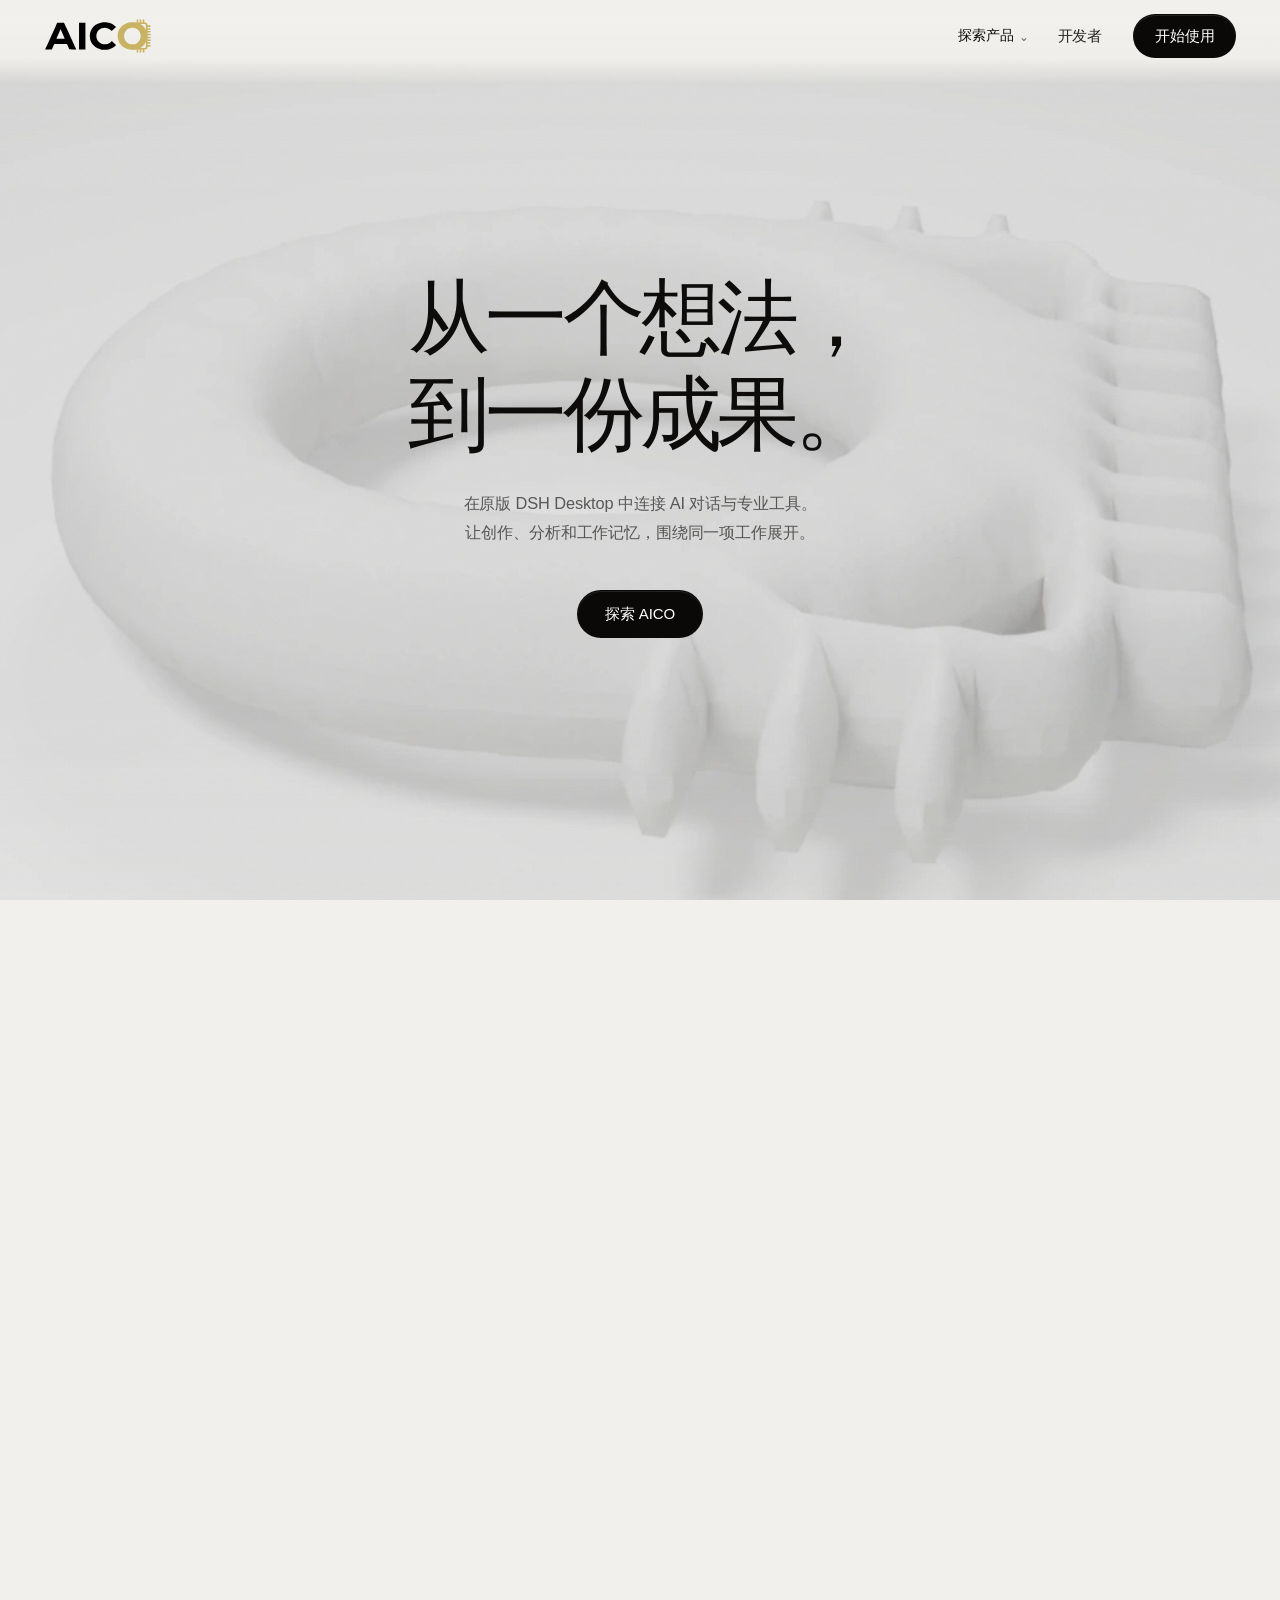
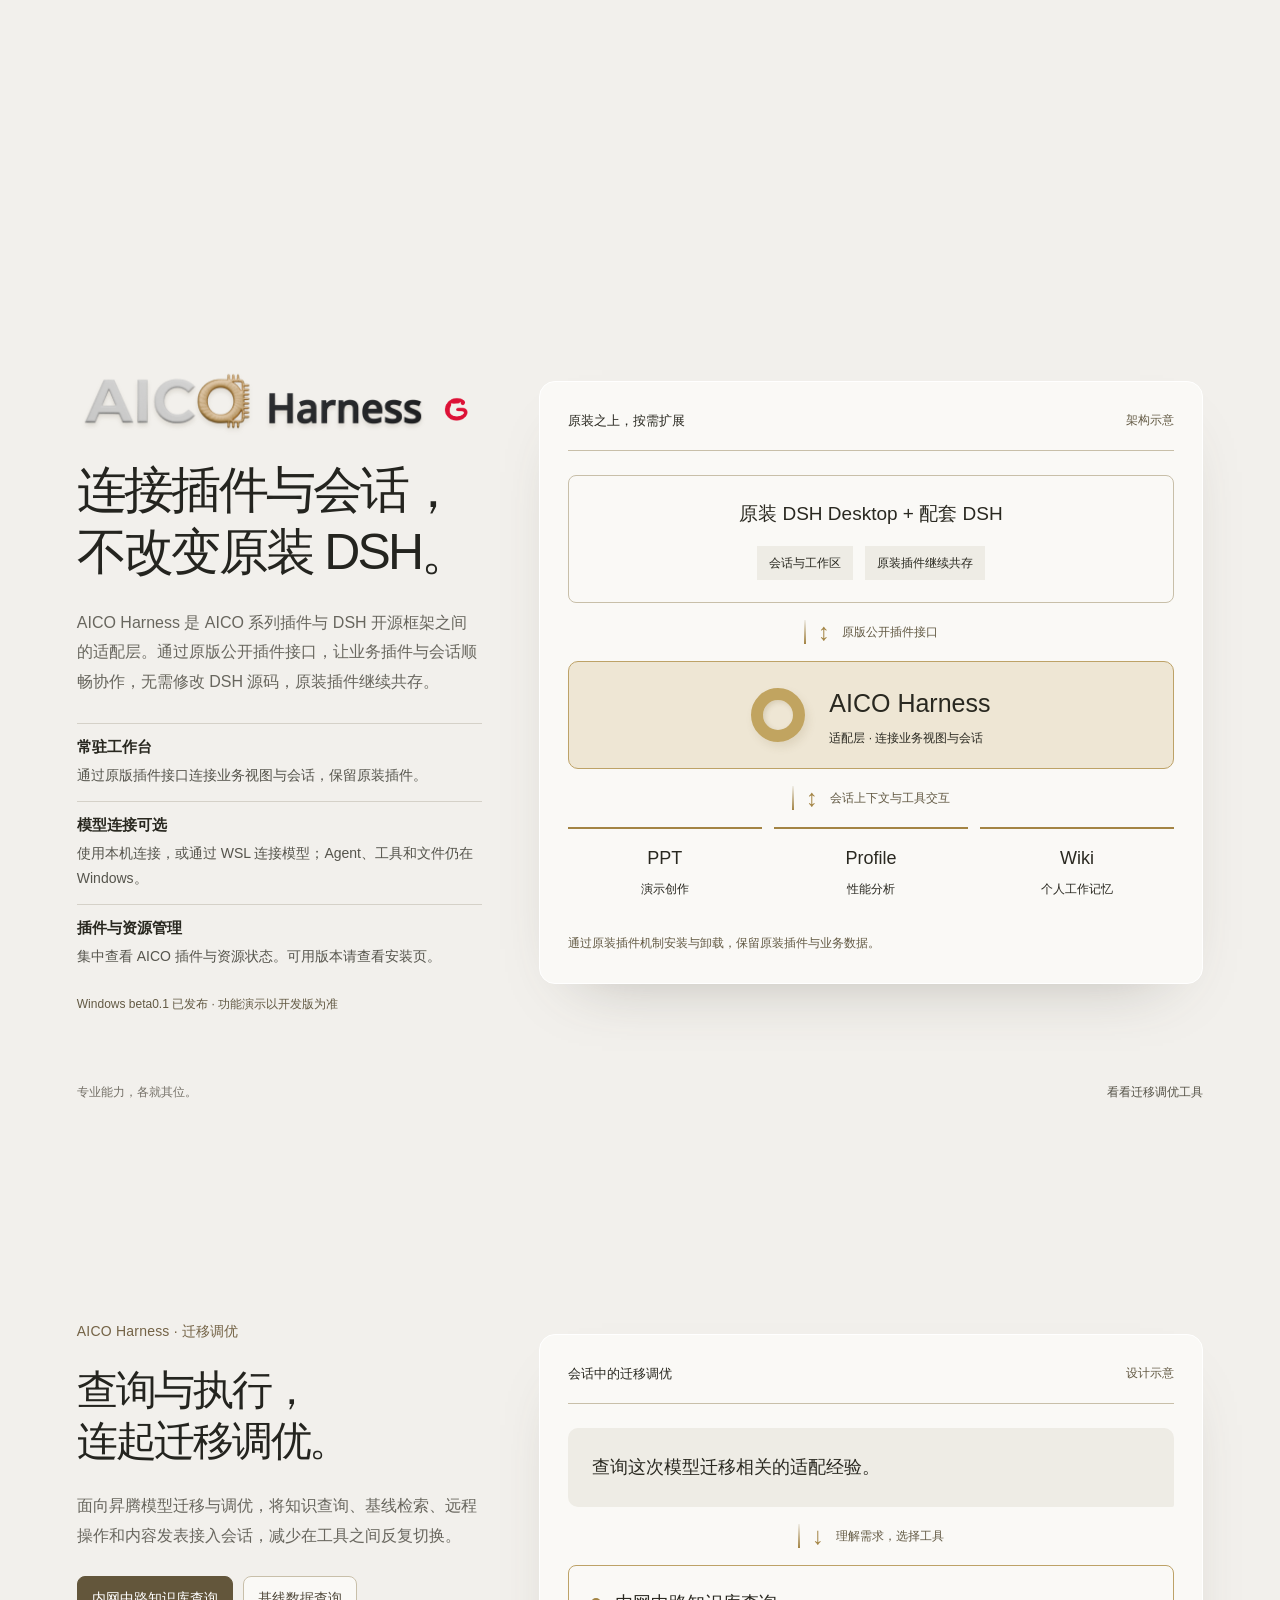
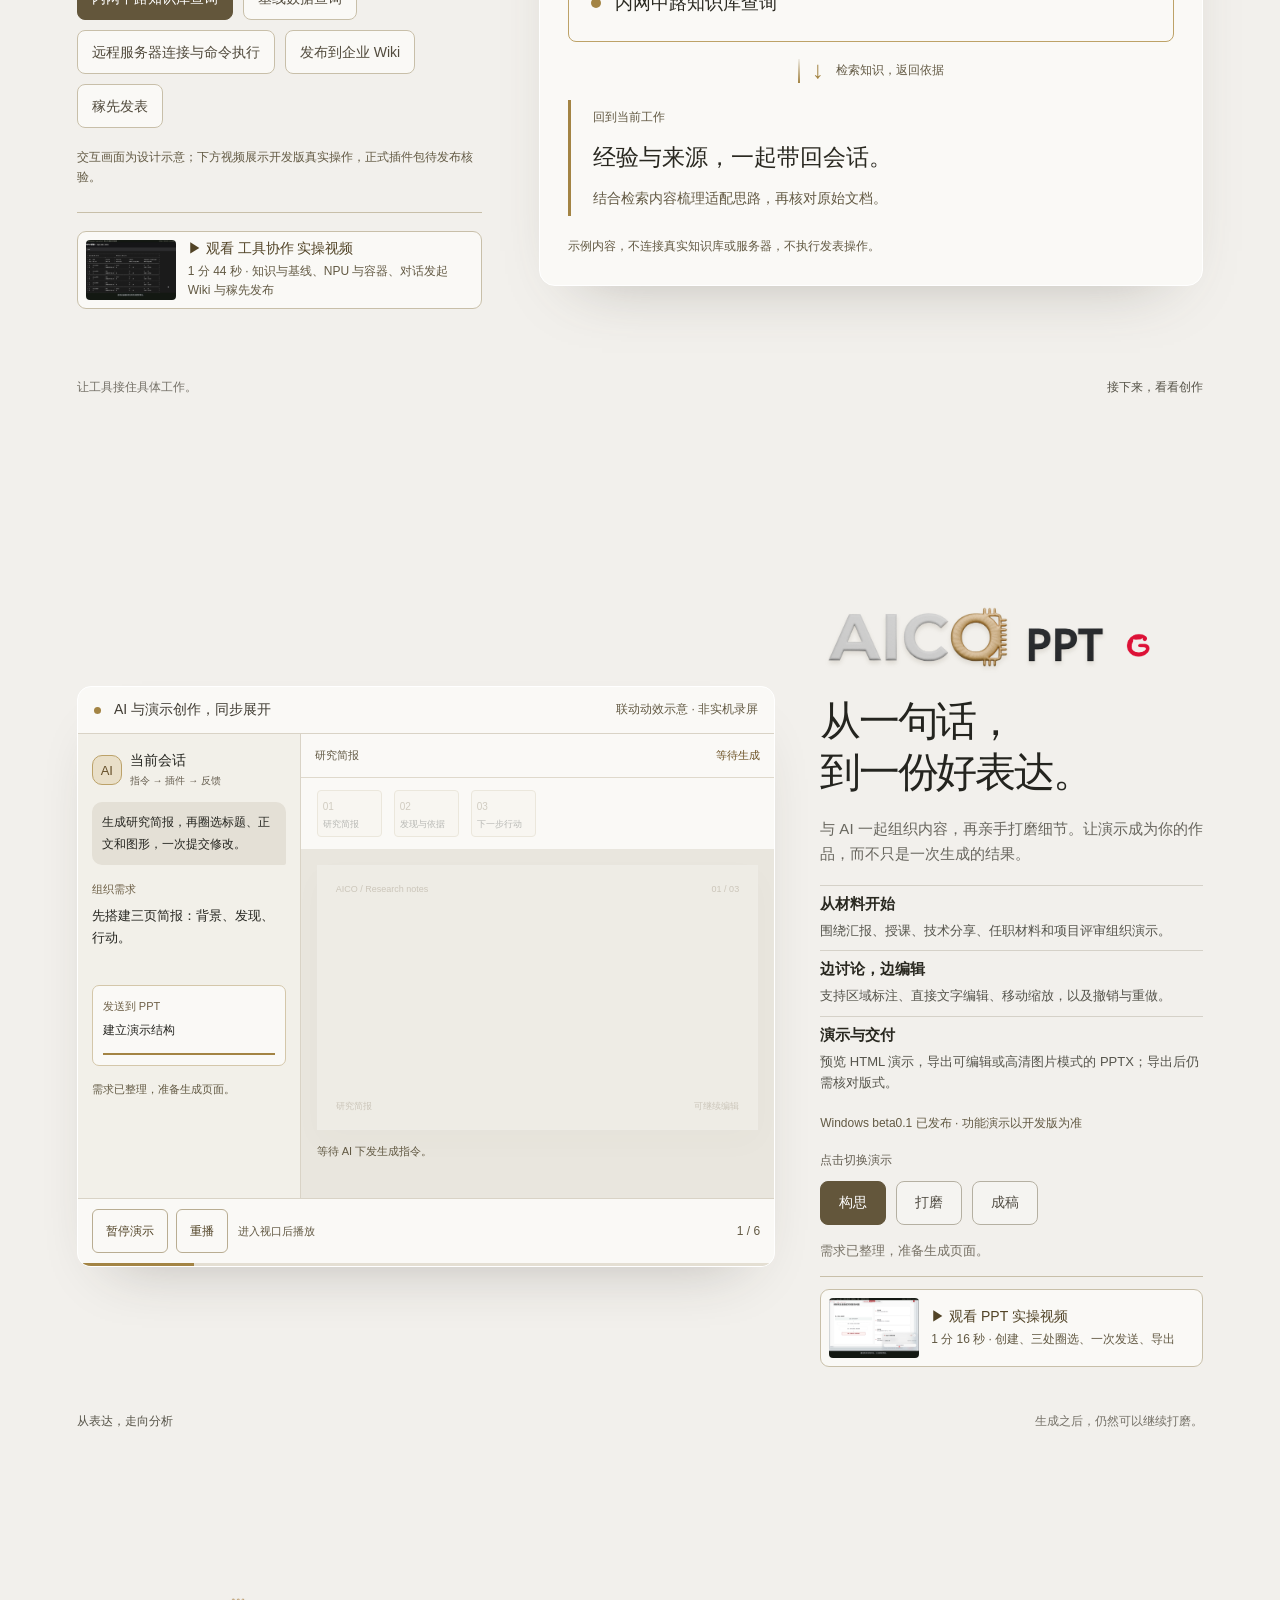
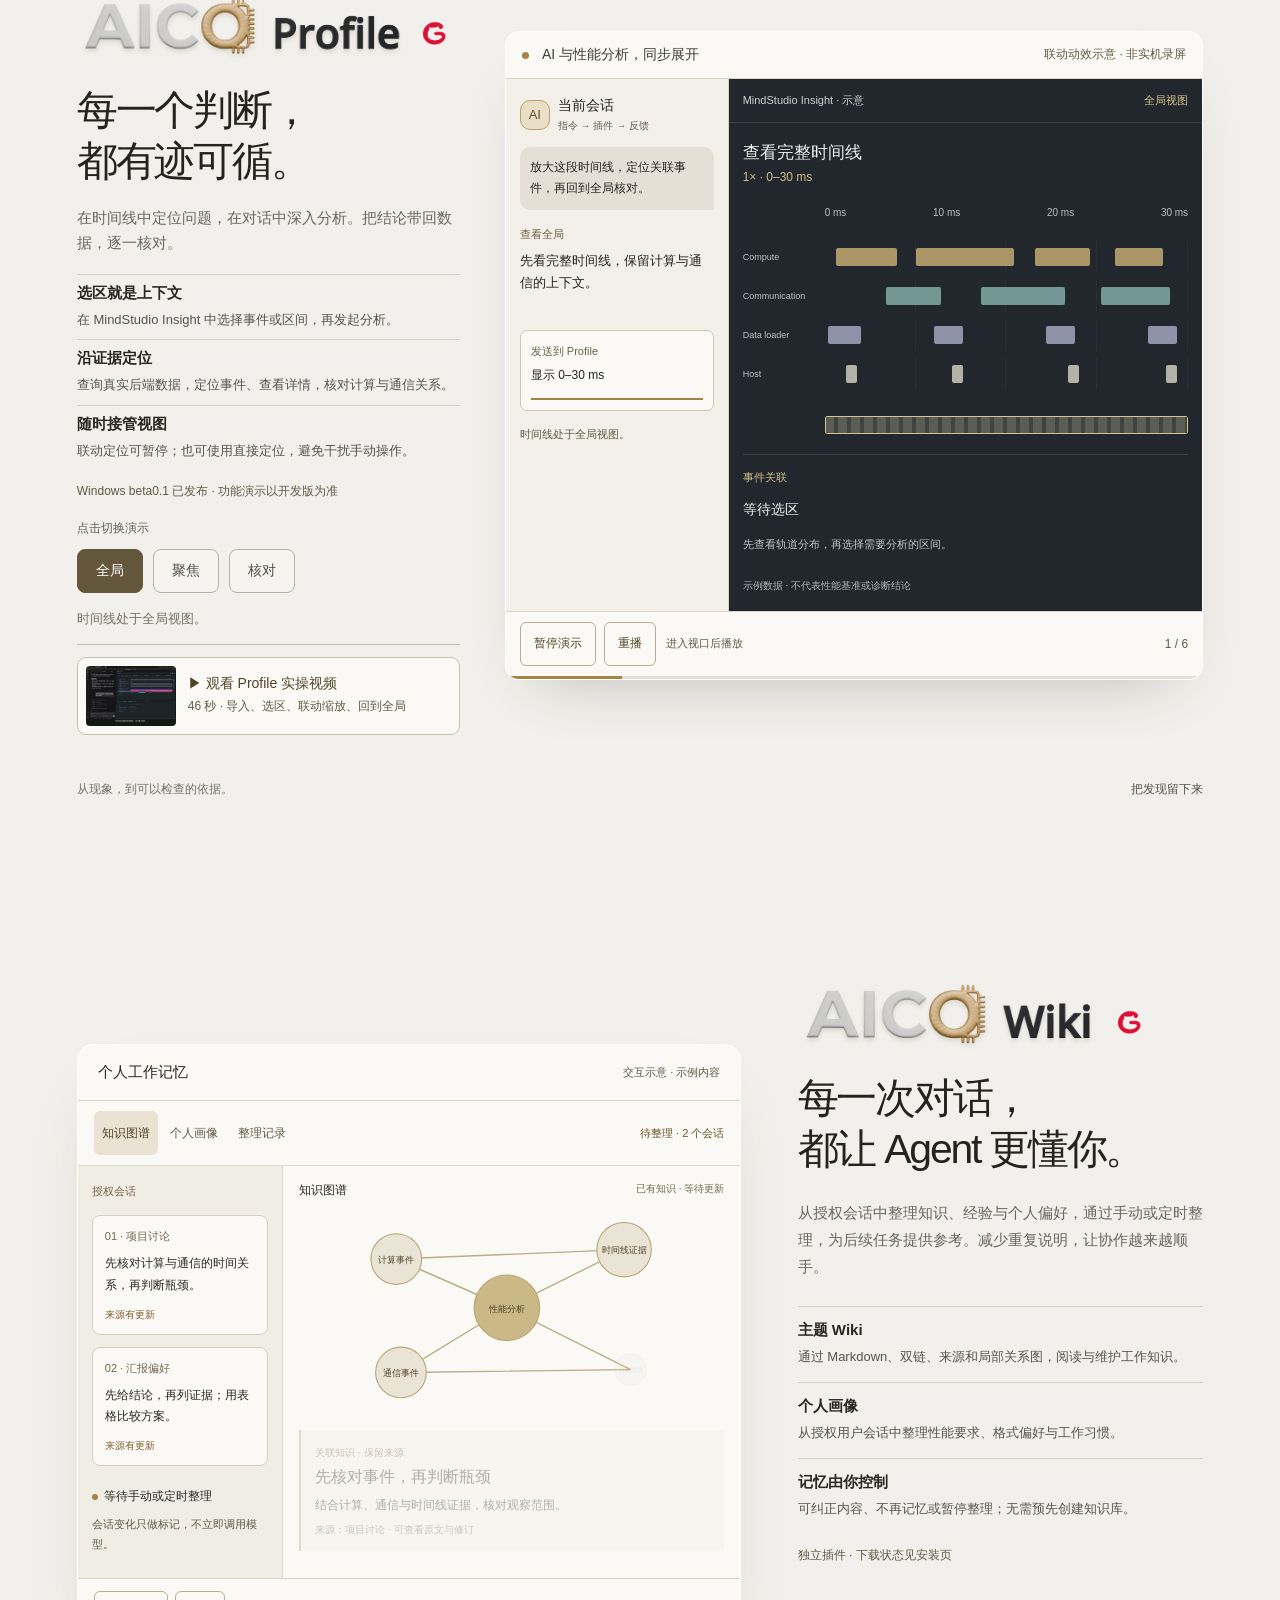
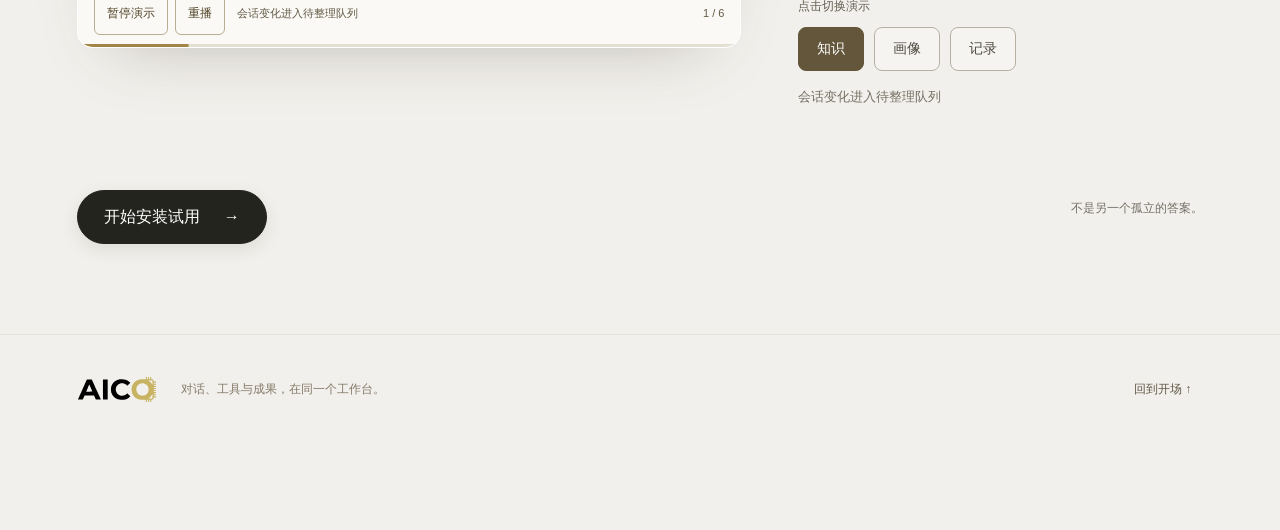
==== commit 00e28e03: "Keep opening transitions continuous without waiting for frame downloads" ====
--- a/docs/index.html
+++ b/docs/index.html
@@ -958,7 +958,7 @@
   "use strict";
   // Offline-lit studio frames are embedded by pack-logo-film.mjs. No model,
   // video, frame CDN or WebGL capability is required at runtime.
-  var FILM = {"width":1280,"height":720,"sourceHashes":{"o-chip.svg":"51ed0bd2b26b3a969cfb94c5391062a670c8dc75cbeef6111576a0f78dd08b9e","aico-wordmark.svg":"23c3e028f1ff447849e588d1a0d7a646b142672454025cd9ee5cd82c5cb14b9d"},"frames":["./assets/story/bfe2db49a32d5f3ae1d0.webp","./assets/story/792daec48b2cf8a4d784.webp","./assets/story/cdeefad5d987780c0203.webp","./assets/story/8d461bcae1f01413aca4.webp","./assets/story/25384ccf92d9e3725290.webp","./assets/story/322b5b25f3a088aca88a.webp","./assets/story/7391dce2eac7462318da.webp","./assets/story/a4b57de14004ee25b80c.webp","./assets/story/6bc35fc72305f69505f9.webp","./assets/story/d5f849a4433828c2801a.webp","./assets/story/9820613b7fed5dc71caa.webp","./assets/story/48609cd073b3a7c55c36.webp","./assets/story/241391fc86b890e46cf9.webp","./assets/story/f8f771adc89be035df62.webp","./assets/story/5fc2443873a7256b1265.webp","./assets/story/47f817643bc36f534c01.webp","./assets/story/0c6514569d051367c34d.webp","./assets/story/71b73e03250ecb034db2.webp","./assets/story/b08e2fd8fb02a41a00d9.webp","./assets/story/2d697605e06ca61d8507.webp","./assets/story/9f4828e1e7783d642185.webp","./assets/story/f89e8c92ed7c583bae37.webp","./assets/story/61c649a49ba0a9f9335b.webp","./assets/story/c2983d3c15ec39d94679.webp","./assets/story/2d682853d10db7f54ea1.webp","./assets/story/cfc794dd05aa139203f3.webp","./assets/story/bcc59c58fd786c8b90e1.webp","./assets/story/f9bcfd7219d4ad62892c.webp","./assets/story/b3cf767b4caf90d8d745.webp","./assets/story/04310964ca1bd463a5d2.webp","./assets/story/ae607b110a9a6f140d73.webp","./assets/story/82514ff5fcfccf29ec8e.webp","./assets/story/aefbd163eb5c424544c2.webp","./assets/story/7830b3bdb899088cbe99.webp","./assets/story/f96962891a430ef9ba88.webp","./assets/story/5c446a8aa2067a94dd80.webp","./assets/story/e212abfb84596a77366b.webp","./assets/story/3a85ba880f7cd462c345.webp","./assets/story/24e679c7d88f38c617e8.webp","./assets/story/6103ee60c47ca690ecbc.webp","./assets/story/5b4d3476d12ca9f579c4.webp","./assets/story/a3482af870b93ca876a8.webp","./assets/story/a548e813af140632d4ef.webp","./assets/story/7551413a873c69d44cd8.webp","./assets/story/017fe1058ecccce8fc09.webp","./assets/story/0bca4986d322aba69fce.webp","./assets/story/90feb05dad6ca4132808.webp","./assets/story/f8c3d2ece6cd3185b8d6.webp","./assets/story/5d282537d72419c36419.webp","./assets/story/f75f346298ad4c402dbd.webp","./assets/story/09d1415ffaf6bdd8b420.webp","./assets/story/0611a50f631ae8746dc4.webp","./assets/story/01270dd9a125bf2850d1.webp","./assets/story/6f9ca36d2ff155808c58.webp","./assets/story/66a9eb48e267d0f9d01f.webp","./assets/story/9a81149ead2d1ad01ded.webp","./assets/story/07680ba22adf83263b7b.webp","./assets/story/9da3b07493dd8a7e9fe7.webp","./assets/story/633610b5e42df17dabda.webp","./assets/story/5c4ffbe4bbc925436e46.webp","./assets/story/c314a6692b19fa686420.webp","./assets/story/d812562bbee6a189c317.webp","./assets/story/c9232ff5602c00ae44ee.webp","./assets/story/1104884be34dd51e2201.webp","./assets/story/829521667fd46bf5af73.webp","./assets/story/3ae9f732668a466444f1.webp","./assets/story/7d523b64a6a24c975d1a.webp","./assets/story/720a6573b10526196571.webp","./assets/story/13de131a4fe0574fb92f.webp","./assets/story/2fbbbe0ecaea8b2c61f7.webp","./assets/story/cba6ce531a5fa2183fdf.webp","./assets/story/a6606767fbecfbb9dfc2.webp","./assets/story/efe86dcb6eb4737ab6c9.webp","./assets/story/aeee4e621adce04977c4.webp","./assets/story/586e5cd094eaef6fa268.webp","./assets/story/5f215673737fdff0bc33.webp","./assets/story/5a5c9d2bd434faecc6b5.webp","./assets/story/87eba2c09f58bc39f5cc.webp","./assets/story/d948b41a76b07a85d0e5.webp","./assets/story/de9aaf2a30499ce35216.webp","./assets/story/8b0f9a3c2a17ed4be2f2.webp","./assets/story/2c784887fa0c947e0187.webp","./assets/story/bbe115d2b6519c49b803.webp","./assets/story/6a7671fb66adee6d3ccb.webp","./assets/story/896fb75682370cfeb226.webp","./assets/story/40132c986e83255d87ec.webp","./assets/story/7d0d53dddf112a825723.webp","./assets/story/859a756d680dd8c69fe0.webp","./assets/story/205368c653d8f458fce8.webp","./assets/story/b3653399893503d667da.webp","./assets/story/77ebad39c10ec83ebeb7.webp","./assets/story/71adf8324428c951a195.webp","./assets/story/7a01e1e2f2f9527442c5.webp","./assets/story/76d79172d908827e7318.webp","./assets/story/756bef3f20c742257d74.webp","./assets/story/26ade672b796d2d4e46d.webp","./assets/story/716e87983bef96bdaeb5.webp","./assets/story/56d1afe3b003fd05f15e.webp","./assets/story/37a612627b55c525be81.webp","./assets/story/073961233c95527a424a.webp","./assets/story/a068dbc144e0d8a98c18.webp","./assets/story/7bc373555ee83763ed6c.webp","./assets/story/32237d42ece76d7743d1.webp","./assets/story/c9460e3697afe3e15113.webp","./assets/story/0d3feb5e4dcc0bccc6c3.webp","./assets/story/0df8bf38d397068d3b19.webp","./assets/story/a3a8b91693f73a35243f.webp","./assets/story/53295b3352880167bf8f.webp","./assets/story/27320759c68cdaa19b9e.webp","./assets/story/e15575a9856cef7a9530.webp","./assets/story/44c97105587f99817b71.webp","./assets/story/099b202b40560be941f9.webp","./assets/story/099b202b40560be941f9.webp","./assets/story/099b202b40560be941f9.webp","./assets/story/099b202b40560be941f9.webp","./assets/story/099b202b40560be941f9.webp","./assets/story/3859504a3495aa9b572c.webp","./assets/story/1fdd3e1621f4192e1e7b.webp","./assets/story/9229a17bcdcee82bef06.webp","./assets/story/a75f5149ae91d13ae53a.webp","./assets/story/fb4c9648d20db9c4c399.webp","./assets/story/dc93e5471950436d0ce7.webp","./assets/story/94a7253797d25af6e07a.webp","./assets/story/a9392d3ec918aac95e60.webp","./assets/story/48d0e873737c97014c4a.webp","./assets/story/3dce4095bc7e22ad2cdd.webp","./assets/story/f6d8273a3d6acc9f2ca4.webp","./assets/story/4fe0d22f4ea7870d74fd.webp","./assets/story/e615334a3ce1b44d233c.webp","./assets/story/981ae8408e600c477e96.webp","./assets/story/b7d139dd2772f2b00f10.webp","./assets/story/5ab7ac8b280b95d240c6.webp","./assets/story/ae37fbed017689c89770.webp","./assets/story/134c2dc87617878affbb.webp","./assets/story/60561532d00c254f8256.webp","./assets/story/bf3ad88755ffb5d8e54f.webp","./assets/story/165bd57229a6b8c721bd.webp","./assets/story/f5c81bcf9fd07d771320.webp","./assets/story/c196601cd822454c8c59.webp","./assets/story/1321f0c15184f83c534b.webp","./assets/story/d2f67f8930d08b891f28.webp","./assets/story/9036eb6c2e5e573c4e22.webp","./assets/story/4204d167b4909afcfbf0.webp","./assets/story/b0d58d5f373f0dbb639a.webp","./assets/story/1f3482491f3f7bde4042.webp","./assets/story/60978835d046d1765c3a.webp","./assets/story/9a0b3730e8e276d8f7db.webp","./assets/story/17c0402c221f54ee63bb.webp","./assets/story/63a20150cc8561d2d532.webp","./assets/story/804aa33bdd96fcd00a79.webp","./assets/story/676de0f746c19cd52c02.webp","./assets/story/05fc0ff63f77fc1516f8.webp","./assets/story/ebfc0648fe70b3fedd23.webp","./assets/story/49ac5ab8455c71fbf565.webp","./assets/story/86139f20d71d191b0766.webp","./assets/story/93fd505c0277d29b08d8.webp","./assets/story/2eaaeb952f4338c62f7e.webp","./assets/story/e7a344c2a71298031d38.webp","./assets/story/562fa6f96fd745ef856c.webp","./assets/story/f8cc075ce9922e342443.webp","./assets/story/cb788be0ddde4c6078d5.webp","./assets/story/55185f9183aa1bdd1f0c.webp","./assets/story/5cb5ae51464593dd34ab.webp","./assets/story/ad0786e76a23069b10b4.webp","./assets/story/ea94f824c0b89599c473.webp","./assets/story/a2b1095ae73c3d302555.webp","./assets/story/172c35224449f07a0078.webp","./assets/story/29101c8c07ebe275958e.webp","./assets/story/ec171ed7c32452b2e442.webp","./assets/story/e5ac956b502f7506ede7.webp","./assets/story/23ca9d61a5673c0ae3fa.webp","./assets/story/bfe24cd67d34e2b273bc.webp","./assets/story/5e424d3ece60f6ab08e8.webp","./assets/story/d62a5e4a2d3f77137790.webp","./assets/story/7924ceb43f9b959b1e58.webp","./assets/story/af6501978b9eff33c34a.webp","./assets/story/826334f229c8d5edf393.webp","./assets/story/dc4e550e3ed036575e37.webp","./assets/story/1b48d54387f66eecb55b.webp","./assets/story/d13f3cf0ad3f8c1ebf4b.webp","./assets/story/c859cea6f95b839542d4.webp","./assets/story/96b61ee68bcecffb1de4.webp","./assets/story/1ec6696ffb665d24e0bb.webp","./assets/story/0c005b7a055e9b7687d3.webp","./assets/story/12ede4ef189c1cfdb5b7.webp","./assets/story/b72a03fffad07a51495b.webp","./assets/story/b8c30b948bafe20b80bb.webp","./assets/story/2e75b82c0c7758dfd435.webp","./assets/story/fb56fc971e54fe0d88e4.webp","./assets/story/c610fd65bfa7a2e11677.webp","./assets/story/8c96bc5f84c53d41afd5.webp","./assets/story/bca4c0bf43a7f5af0a37.webp","./assets/story/ac19a565b0709d831705.webp","./assets/story/3d26947c7e4d25422985.webp","./assets/story/62da5f945e09f347a092.webp","./assets/story/343f3c6ec3f13abbc748.webp","./assets/story/7aa6238f0bd18c919779.webp","./assets/story/837bde3a818d678a3b89.webp","./assets/story/38327ca1d5c6e502e2ce.webp","./assets/story/b29a994f97f1f3c58d68.webp","./assets/story/9560028bdb3782d99128.webp","./assets/story/a4dc6c9c735194b2ad66.webp","./assets/story/a31d4ac379b4d5f560de.webp","./assets/story/fb3b32e1a9c79386196b.webp","./assets/story/ca198bea2a444e161f70.webp","./assets/story/aff0d2e91a957dc87825.webp","./assets/story/fa24932ba4c4086e7f43.webp","./assets/story/28bfbfab09f8c8f0faaa.webp","./assets/story/d90ce47d65e8bc96deee.webp","./assets/story/819826879daacb0e3737.webp","./assets/story/9f267c3c5648f1ee56e2.webp","./assets/story/ba03328cdb665c038de6.webp","./assets/story/50df210f61fd65522e92.webp","./assets/story/0af9ccaf28f968007f33.webp","./assets/story/2e5fdbceddbe856ead93.webp","./assets/story/b4ede188eb3a44d05189.webp","./assets/story/a2b2638e6f3fb9c85662.webp","./assets/story/2359a5630e0fa03fcf3a.webp","./assets/story/1d7b192dde8e511dc198.webp","./assets/story/f4aee8e223118fccc698.webp","./assets/story/f8ae9d9a8c413d087b29.webp","./assets/story/d9eddfaef5734b15db9e.webp","./assets/story/9e72a6d2469cdb7fa8fd.webp","./assets/story/30ed8380fcf23a1e2361.webp","./assets/story/46b6fdd1644ffae7ab9b.webp","./assets/story/969a7848c34ee0fd0a42.webp","./assets/story/cc9e1d9c5c6e4348c9ba.webp","./assets/story/10685bb6599838a2c4a1.webp","./assets/story/eb37591330841cf28e3d.webp","./assets/story/51c093dd4ef0b5e1e316.webp","./assets/story/fd6750fcaa0fdd2cd082.webp","./assets/story/b86ce90983be46148e2e.webp","./assets/story/5e9900f6df0e490bac89.webp","./assets/story/5dae427b197a543a1a40.webp","./assets/story/37ad190434eb7d51710b.webp","./assets/story/37ad190434eb7d51710b.webp","./assets/story/37ad190434eb7d51710b.webp","./assets/story/37ad190434eb7d51710b.webp","./assets/story/37ad190434eb7d51710b.webp","./assets/story/37ad190434eb7d51710b.webp","./assets/story/64d606a3c2c1d46da005.webp"],"offsets":[[0,14944],[14944,29824],[29824,44754],[44754,59516],[59516,74298],[74298,88880],[88880,103450],[103450,117810],[117810,132078],[132078,146500],[146500,160624],[160624,174824],[174824,188882],[188882,202876],[202876,217056],[217056,231044],[231044,244956],[244956,259212],[259212,273464],[273464,287894],[287894,302014],[302014,315984],[315984,329764],[329764,343456],[343456,356842],[356842,370166],[370166,383346],[383346,396472],[396472,409234],[409234,421964],[421964,434690],[434690,447286],[447286,459716],[459716,471990],[471990,484084],[484084,496260],[496260,508286],[508286,520242],[520242,532084],[532084,543812],[543812,555542],[555542,567174],[567174,578860],[578860,590620],[590620,602350],[602350,613992],[613992,625598],[625598,637086],[637086,648244],[648244,658726],[658726,668216],[668216,677150],[677150,685158],[685158,692754],[692754,700894],[700894,710358],[710358,720692],[720692,731688],[731688,743604],[743604,756586],[756586,770152],[770152,784674],[784674,800582],[800582,817300],[817300,834326],[834326,851524],[851524,868486],[868486,885290],[885290,900672],[900672,915110],[915110,928812],[928812,944552],[944552,962556],[962556,982946],[982946,1005334],[1005334,1029830],[1029830,1055638],[1055638,1082334],[1082334,1110178],[1110178,1138670],[1138670,1166842],[1166842,1196032],[1196032,1225366],[1225366,1254884],[1254884,1283900],[1283900,1313192],[1313192,1342546],[1342546,1372510],[1372510,1402194],[1402194,1432202],[1432202,1461868],[1461868,1491690],[1491690,1521236],[1521236,1551026],[1551026,1580538],[1580538,1610398],[1610398,1639840],[1639840,1669506],[1669506,1699604],[1699604,1730490],[1730490,1760720],[1760720,1790402],[1790402,1820426],[1820426,1850596],[1850596,1880218],[1880218,1909492],[1909492,1940050],[1940050,1969840],[1969840,1999142],[1999142,2028978],[2028978,2059240],[2059240,2089600],[2089600,2119960],[2119960,2150320],[2150320,2180680],[2180680,2211040],[2211040,2248208],[2248208,2285390],[2285390,2323598],[2323598,2362172],[2362172,2402916],[2402916,2444028],[2444028,2487076],[2487076,2530652],[2530652,2575626],[2575626,2623022],[2623022,2672966],[2672966,2725340],[2725340,2780728],[2780728,2839096],[2839096,2899790],[2899790,2962218],[2962218,3027836],[3027836,3094188],[3094188,3161964],[3161964,3230364],[3230364,3298484],[3298484,3367324],[3367324,3437006],[3437006,3506760],[3506760,3578702],[3578702,3651490],[3651490,3722544],[3722544,3794586],[3794586,3865718],[3865718,3937142],[3937142,4009108],[4009108,4080568],[4080568,4151736],[4151736,4222310],[4222310,4291450],[4291450,4359898],[4359898,4426564],[4426564,4491974],[4491974,4557432],[4557432,4622788],[4622788,4688478],[4688478,4754382],[4754382,4820318],[4820318,4886100],[4886100,4951516],[4951516,5017830],[5017830,5083112],[5083112,5149124],[5149124,5214734],[5214734,5280960],[5280960,5347662],[5347662,5414728],[5414728,5480524],[5480524,5546856],[5546856,5612960],[5612960,5678868],[5678868,5744346],[5744346,5808984],[5808984,5873992],[5873992,5938196],[5938196,6001956],[6001956,6065742],[6065742,6127920],[6127920,6187612],[6187612,6245828],[6245828,6303620],[6303620,6359776],[6359776,6414508],[6414508,6467290],[6467290,6519014],[6519014,6569284],[6569284,6618170],[6618170,6666070],[6666070,6713452],[6713452,6760970],[6760970,6807072],[6807072,6852964],[6852964,6900564],[6900564,6946978],[6946978,6992162],[6992162,7036580],[7036580,7080134],[7080134,7122054],[7122054,7163758],[7163758,7204218],[7204218,7243918],[7243918,7281644],[7281644,7318440],[7318440,7354536],[7354536,7388316],[7388316,7421420],[7421420,7453068],[7453068,7483158],[7483158,7512126],[7512126,7540120],[7540120,7566444],[7566444,7591438],[7591438,7614842],[7614842,7637756],[7637756,7659464],[7659464,7680584],[7680584,7701050],[7701050,7720892],[7720892,7740022],[7740022,7758700],[7758700,7776824],[7776824,7794330],[7794330,7811388],[7811388,7828074],[7828074,7844366],[7844366,7860660],[7860660,7876814],[7876814,7893270],[7893270,7910166],[7910166,7926180],[7926180,7941110],[7941110,7954842],[7954842,7967976],[7967976,7980590],[7980590,7993204],[7993204,8005818],[8005818,8018432],[8018432,8031046],[8031046,8043660],[8043660,8056284]],"bundle":"./assets/story/3bc427594728df24c50e.bin"};
+  var FILM = {"width":1280,"height":720,"sourceHashes":{"o-chip.svg":"51ed0bd2b26b3a969cfb94c5391062a670c8dc75cbeef6111576a0f78dd08b9e","aico-wordmark.svg":"23c3e028f1ff447849e588d1a0d7a646b142672454025cd9ee5cd82c5cb14b9d"},"frames":["./assets/story/bfe2db49a32d5f3ae1d0.webp","./assets/story/792daec48b2cf8a4d784.webp","./assets/story/cdeefad5d987780c0203.webp","./assets/story/8d461bcae1f01413aca4.webp","./assets/story/25384ccf92d9e3725290.webp","./assets/story/322b5b25f3a088aca88a.webp","./assets/story/7391dce2eac7462318da.webp","./assets/story/a4b57de14004ee25b80c.webp","./assets/story/6bc35fc72305f69505f9.webp","./assets/story/d5f849a4433828c2801a.webp","./assets/story/9820613b7fed5dc71caa.webp","./assets/story/48609cd073b3a7c55c36.webp","./assets/story/241391fc86b890e46cf9.webp","./assets/story/f8f771adc89be035df62.webp","./assets/story/5fc2443873a7256b1265.webp","./assets/story/47f817643bc36f534c01.webp","./assets/story/0c6514569d051367c34d.webp","./assets/story/71b73e03250ecb034db2.webp","./assets/story/b08e2fd8fb02a41a00d9.webp","./assets/story/2d697605e06ca61d8507.webp","./assets/story/9f4828e1e7783d642185.webp","./assets/story/f89e8c92ed7c583bae37.webp","./assets/story/61c649a49ba0a9f9335b.webp","./assets/story/c2983d3c15ec39d94679.webp","./assets/story/2d682853d10db7f54ea1.webp","./assets/story/cfc794dd05aa139203f3.webp","./assets/story/bcc59c58fd786c8b90e1.webp","./assets/story/f9bcfd7219d4ad62892c.webp","./assets/story/b3cf767b4caf90d8d745.webp","./assets/story/04310964ca1bd463a5d2.webp","./assets/story/ae607b110a9a6f140d73.webp","./assets/story/82514ff5fcfccf29ec8e.webp","./assets/story/aefbd163eb5c424544c2.webp","./assets/story/7830b3bdb899088cbe99.webp","./assets/story/f96962891a430ef9ba88.webp","./assets/story/5c446a8aa2067a94dd80.webp","./assets/story/e212abfb84596a77366b.webp","./assets/story/3a85ba880f7cd462c345.webp","./assets/story/24e679c7d88f38c617e8.webp","./assets/story/6103ee60c47ca690ecbc.webp","./assets/story/5b4d3476d12ca9f579c4.webp","./assets/story/a3482af870b93ca876a8.webp","./assets/story/a548e813af140632d4ef.webp","./assets/story/7551413a873c69d44cd8.webp","./assets/story/017fe1058ecccce8fc09.webp","./assets/story/0bca4986d322aba69fce.webp","./assets/story/90feb05dad6ca4132808.webp","./assets/story/f8c3d2ece6cd3185b8d6.webp","./assets/story/5d282537d72419c36419.webp","./assets/story/f75f346298ad4c402dbd.webp","./assets/story/09d1415ffaf6bdd8b420.webp","./assets/story/0611a50f631ae8746dc4.webp","./assets/story/01270dd9a125bf2850d1.webp","./assets/story/6f9ca36d2ff155808c58.webp","./assets/story/66a9eb48e267d0f9d01f.webp","./assets/story/9a81149ead2d1ad01ded.webp","./assets/story/07680ba22adf83263b7b.webp","./assets/story/9da3b07493dd8a7e9fe7.webp","./assets/story/633610b5e42df17dabda.webp","./assets/story/5c4ffbe4bbc925436e46.webp","./assets/story/c314a6692b19fa686420.webp","./assets/story/d812562bbee6a189c317.webp","./assets/story/c9232ff5602c00ae44ee.webp","./assets/story/1104884be34dd51e2201.webp","./assets/story/829521667fd46bf5af73.webp","./assets/story/3ae9f732668a466444f1.webp","./assets/story/7d523b64a6a24c975d1a.webp","./assets/story/720a6573b10526196571.webp","./assets/story/13de131a4fe0574fb92f.webp","./assets/story/2fbbbe0ecaea8b2c61f7.webp","./assets/story/cba6ce531a5fa2183fdf.webp","./assets/story/a6606767fbecfbb9dfc2.webp","./assets/story/efe86dcb6eb4737ab6c9.webp","./assets/story/aeee4e621adce04977c4.webp","./assets/story/586e5cd094eaef6fa268.webp","./assets/story/5f215673737fdff0bc33.webp","./assets/story/5a5c9d2bd434faecc6b5.webp","./assets/story/87eba2c09f58bc39f5cc.webp","./assets/story/d948b41a76b07a85d0e5.webp","./assets/story/de9aaf2a30499ce35216.webp","./assets/story/8b0f9a3c2a17ed4be2f2.webp","./assets/story/2c784887fa0c947e0187.webp","./assets/story/bbe115d2b6519c49b803.webp","./assets/story/6a7671fb66adee6d3ccb.webp","./assets/story/896fb75682370cfeb226.webp","./assets/story/40132c986e83255d87ec.webp","./assets/story/7d0d53dddf112a825723.webp","./assets/story/859a756d680dd8c69fe0.webp","./assets/story/205368c653d8f458fce8.webp","./assets/story/b3653399893503d667da.webp","./assets/story/77ebad39c10ec83ebeb7.webp","./assets/story/71adf8324428c951a195.webp","./assets/story/7a01e1e2f2f9527442c5.webp","./assets/story/76d79172d908827e7318.webp","./assets/story/756bef3f20c742257d74.webp","./assets/story/26ade672b796d2d4e46d.webp","./assets/story/716e87983bef96bdaeb5.webp","./assets/story/56d1afe3b003fd05f15e.webp","./assets/story/37a612627b55c525be81.webp","./assets/story/073961233c95527a424a.webp","./assets/story/a068dbc144e0d8a98c18.webp","./assets/story/7bc373555ee83763ed6c.webp","./assets/story/32237d42ece76d7743d1.webp","./assets/story/c9460e3697afe3e15113.webp","./assets/story/0d3feb5e4dcc0bccc6c3.webp","./assets/story/0df8bf38d397068d3b19.webp","./assets/story/a3a8b91693f73a35243f.webp","./assets/story/53295b3352880167bf8f.webp","./assets/story/27320759c68cdaa19b9e.webp","./assets/story/e15575a9856cef7a9530.webp","./assets/story/44c97105587f99817b71.webp","./assets/story/099b202b40560be941f9.webp","./assets/story/099b202b40560be941f9.webp","./assets/story/099b202b40560be941f9.webp","./assets/story/099b202b40560be941f9.webp","./assets/story/099b202b40560be941f9.webp","./assets/story/3859504a3495aa9b572c.webp","./assets/story/1fdd3e1621f4192e1e7b.webp","./assets/story/9229a17bcdcee82bef06.webp","./assets/story/a75f5149ae91d13ae53a.webp","./assets/story/fb4c9648d20db9c4c399.webp","./assets/story/dc93e5471950436d0ce7.webp","./assets/story/94a7253797d25af6e07a.webp","./assets/story/a9392d3ec918aac95e60.webp","./assets/story/48d0e873737c97014c4a.webp","./assets/story/3dce4095bc7e22ad2cdd.webp","./assets/story/f6d8273a3d6acc9f2ca4.webp","./assets/story/4fe0d22f4ea7870d74fd.webp","./assets/story/e615334a3ce1b44d233c.webp","./assets/story/981ae8408e600c477e96.webp","./assets/story/b7d139dd2772f2b00f10.webp","./assets/story/5ab7ac8b280b95d240c6.webp","./assets/story/ae37fbed017689c89770.webp","./assets/story/134c2dc87617878affbb.webp","./assets/story/60561532d00c254f8256.webp","./assets/story/bf3ad88755ffb5d8e54f.webp","./assets/story/165bd57229a6b8c721bd.webp","./assets/story/f5c81bcf9fd07d771320.webp","./assets/story/c196601cd822454c8c59.webp","./assets/story/1321f0c15184f83c534b.webp","./assets/story/d2f67f8930d08b891f28.webp","./assets/story/9036eb6c2e5e573c4e22.webp","./assets/story/4204d167b4909afcfbf0.webp","./assets/story/b0d58d5f373f0dbb639a.webp","./assets/story/1f3482491f3f7bde4042.webp","./assets/story/60978835d046d1765c3a.webp","./assets/story/9a0b3730e8e276d8f7db.webp","./assets/story/17c0402c221f54ee63bb.webp","./assets/story/63a20150cc8561d2d532.webp","./assets/story/804aa33bdd96fcd00a79.webp","./assets/story/676de0f746c19cd52c02.webp","./assets/story/05fc0ff63f77fc1516f8.webp","./assets/story/ebfc0648fe70b3fedd23.webp","./assets/story/49ac5ab8455c71fbf565.webp","./assets/story/86139f20d71d191b0766.webp","./assets/story/93fd505c0277d29b08d8.webp","./assets/story/2eaaeb952f4338c62f7e.webp","./assets/story/e7a344c2a71298031d38.webp","./assets/story/562fa6f96fd745ef856c.webp","./assets/story/f8cc075ce9922e342443.webp","./assets/story/cb788be0ddde4c6078d5.webp","./assets/story/55185f9183aa1bdd1f0c.webp","./assets/story/5cb5ae51464593dd34ab.webp","./assets/story/ad0786e76a23069b10b4.webp","./assets/story/ea94f824c0b89599c473.webp","./assets/story/a2b1095ae73c3d302555.webp","./assets/story/172c35224449f07a0078.webp","./assets/story/29101c8c07ebe275958e.webp","./assets/story/ec171ed7c32452b2e442.webp","./assets/story/e5ac956b502f7506ede7.webp","./assets/story/23ca9d61a5673c0ae3fa.webp","./assets/story/bfe24cd67d34e2b273bc.webp","./assets/story/5e424d3ece60f6ab08e8.webp","./assets/story/d62a5e4a2d3f77137790.webp","./assets/story/7924ceb43f9b959b1e58.webp","./assets/story/af6501978b9eff33c34a.webp","./assets/story/826334f229c8d5edf393.webp","./assets/story/dc4e550e3ed036575e37.webp","./assets/story/1b48d54387f66eecb55b.webp","./assets/story/d13f3cf0ad3f8c1ebf4b.webp","./assets/story/c859cea6f95b839542d4.webp","./assets/story/96b61ee68bcecffb1de4.webp","./assets/story/1ec6696ffb665d24e0bb.webp","./assets/story/0c005b7a055e9b7687d3.webp","./assets/story/12ede4ef189c1cfdb5b7.webp","./assets/story/b72a03fffad07a51495b.webp","./assets/story/b8c30b948bafe20b80bb.webp","./assets/story/2e75b82c0c7758dfd435.webp","./assets/story/fb56fc971e54fe0d88e4.webp","./assets/story/c610fd65bfa7a2e11677.webp","./assets/story/8c96bc5f84c53d41afd5.webp","./assets/story/bca4c0bf43a7f5af0a37.webp","./assets/story/ac19a565b0709d831705.webp","./assets/story/3d26947c7e4d25422985.webp","./assets/story/62da5f945e09f347a092.webp","./assets/story/343f3c6ec3f13abbc748.webp","./assets/story/7aa6238f0bd18c919779.webp","./assets/story/837bde3a818d678a3b89.webp","./assets/story/38327ca1d5c6e502e2ce.webp","./assets/story/b29a994f97f1f3c58d68.webp","./assets/story/9560028bdb3782d99128.webp","./assets/story/a4dc6c9c735194b2ad66.webp","./assets/story/a31d4ac379b4d5f560de.webp","./assets/story/fb3b32e1a9c79386196b.webp","./assets/story/ca198bea2a444e161f70.webp","./assets/story/aff0d2e91a957dc87825.webp","./assets/story/fa24932ba4c4086e7f43.webp","./assets/story/28bfbfab09f8c8f0faaa.webp","./assets/story/d90ce47d65e8bc96deee.webp","./assets/story/819826879daacb0e3737.webp","./assets/story/9f267c3c5648f1ee56e2.webp","./assets/story/ba03328cdb665c038de6.webp","./assets/story/50df210f61fd65522e92.webp","./assets/story/0af9ccaf28f968007f33.webp","./assets/story/2e5fdbceddbe856ead93.webp","./assets/story/b4ede188eb3a44d05189.webp","./assets/story/a2b2638e6f3fb9c85662.webp","./assets/story/2359a5630e0fa03fcf3a.webp","./assets/story/1d7b192dde8e511dc198.webp","./assets/story/f4aee8e223118fccc698.webp","./assets/story/f8ae9d9a8c413d087b29.webp","./assets/story/d9eddfaef5734b15db9e.webp","./assets/story/9e72a6d2469cdb7fa8fd.webp","./assets/story/30ed8380fcf23a1e2361.webp","./assets/story/46b6fdd1644ffae7ab9b.webp","./assets/story/969a7848c34ee0fd0a42.webp","./assets/story/cc9e1d9c5c6e4348c9ba.webp","./assets/story/10685bb6599838a2c4a1.webp","./assets/story/eb37591330841cf28e3d.webp","./assets/story/51c093dd4ef0b5e1e316.webp","./assets/story/fd6750fcaa0fdd2cd082.webp","./assets/story/b86ce90983be46148e2e.webp","./assets/story/5e9900f6df0e490bac89.webp","./assets/story/5dae427b197a543a1a40.webp","./assets/story/37ad190434eb7d51710b.webp","./assets/story/37ad190434eb7d51710b.webp","./assets/story/37ad190434eb7d51710b.webp","./assets/story/37ad190434eb7d51710b.webp","./assets/story/37ad190434eb7d51710b.webp","./assets/story/37ad190434eb7d51710b.webp","./assets/story/64d606a3c2c1d46da005.webp"],"offsets":[[0,14944],[14944,29824],[29824,44754],[44754,59516],[59516,74298],[74298,88880],[88880,103450],[103450,117810],[117810,132078],[132078,146500],[146500,160624],[160624,174824],[174824,188882],[188882,202876],[202876,217056],[217056,231044],[231044,244956],[244956,259212],[259212,273464],[273464,287894],[287894,302014],[302014,315984],[315984,329764],[329764,343456],[343456,356842],[356842,370166],[370166,383346],[383346,396472],[396472,409234],[409234,421964],[421964,434690],[434690,447286],[447286,459716],[459716,471990],[471990,484084],[484084,496260],[496260,508286],[508286,520242],[520242,532084],[532084,543812],[543812,555542],[555542,567174],[567174,578860],[578860,590620],[590620,602350],[602350,613992],[613992,625598],[625598,637086],[637086,648244],[648244,658726],[658726,668216],[668216,677150],[677150,685158],[685158,692754],[692754,700894],[700894,710358],[710358,720692],[720692,731688],[731688,743604],[743604,756586],[756586,770152],[770152,784674],[784674,800582],[800582,817300],[817300,834326],[834326,851524],[851524,868486],[868486,885290],[885290,900672],[900672,915110],[915110,928812],[928812,944552],[944552,962556],[962556,982946],[982946,1005334],[1005334,1029830],[1029830,1055638],[1055638,1082334],[1082334,1110178],[1110178,1138670],[1138670,1166842],[1166842,1196032],[1196032,1225366],[1225366,1254884],[1254884,1283900],[1283900,1313192],[1313192,1342546],[1342546,1372510],[1372510,1402194],[1402194,1432202],[1432202,1461868],[1461868,1491690],[1491690,1521236],[1521236,1551026],[1551026,1580538],[1580538,1610398],[1610398,1639840],[1639840,1669506],[1669506,1699604],[1699604,1730490],[1730490,1760720],[1760720,1790402],[1790402,1820426],[1820426,1850596],[1850596,1880218],[1880218,1909492],[1909492,1940050],[1940050,1969840],[1969840,1999142],[1999142,2028978],[2028978,2059240],[2059240,2089600],[2089600,2119960],[2119960,2150320],[2150320,2180680],[2180680,2211040],[2211040,2248208],[2248208,2285390],[2285390,2323598],[2323598,2362172],[2362172,2402916],[2402916,2444028],[2444028,2487076],[2487076,2530652],[2530652,2575626],[2575626,2623022],[2623022,2672966],[2672966,2725340],[2725340,2780728],[2780728,2839096],[2839096,2899790],[2899790,2962218],[2962218,3027836],[3027836,3094188],[3094188,3161964],[3161964,3230364],[3230364,3298484],[3298484,3367324],[3367324,3437006],[3437006,3506760],[3506760,3578702],[3578702,3651490],[3651490,3722544],[3722544,3794586],[3794586,3865718],[3865718,3937142],[3937142,4009108],[4009108,4080568],[4080568,4151736],[4151736,4222310],[4222310,4291450],[4291450,4359898],[4359898,4426564],[4426564,4491974],[4491974,4557432],[4557432,4622788],[4622788,4688478],[4688478,4754382],[4754382,4820318],[4820318,4886100],[4886100,4951516],[4951516,5017830],[5017830,5083112],[5083112,5149124],[5149124,5214734],[5214734,5280960],[5280960,5347662],[5347662,5414728],[5414728,5480524],[5480524,5546856],[5546856,5612960],[5612960,5678868],[5678868,5744346],[5744346,5808984],[5808984,5873992],[5873992,5938196],[5938196,6001956],[6001956,6065742],[6065742,6127920],[6127920,6187612],[6187612,6245828],[6245828,6303620],[6303620,6359776],[6359776,6414508],[6414508,6467290],[6467290,6519014],[6519014,6569284],[6569284,6618170],[6618170,6666070],[6666070,6713452],[6713452,6760970],[6760970,6807072],[6807072,6852964],[6852964,6900564],[6900564,6946978],[6946978,6992162],[6992162,7036580],[7036580,7080134],[7080134,7122054],[7122054,7163758],[7163758,7204218],[7204218,7243918],[7243918,7281644],[7281644,7318440],[7318440,7354536],[7354536,7388316],[7388316,7421420],[7421420,7453068],[7453068,7483158],[7483158,7512126],[7512126,7540120],[7540120,7566444],[7566444,7591438],[7591438,7614842],[7614842,7637756],[7637756,7659464],[7659464,7680584],[7680584,7701050],[7701050,7720892],[7720892,7740022],[7740022,7758700],[7758700,7776824],[7776824,7794330],[7794330,7811388],[7811388,7828074],[7828074,7844366],[7844366,7860660],[7860660,7876814],[7876814,7893270],[7893270,7910166],[7910166,7926180],[7926180,7941110],[7941110,7954842],[7954842,7967976],[7967976,7980590],[7980590,7993204],[7993204,8005818],[8005818,8018432],[8018432,8031046],[8031046,8043660],[8043660,8056284]],"bundle":"./assets/story/3bc427594728df24c50e.bin","preview":{"step":4,"sourceSha256":"a7f123d6979c656ca10cd1076235fbd43b4deba824d4cd9eea06a1bc09447939","frames":[{"index":0,"data":"UklGRnYEAABXRUJQVlA4IGoEAADwPwCdASrgAQ4BPsFgqVAqPjWmovM5e8AYCWluuqAPn8+9Hd0BEd3j5Y7AI8N+7yYb93L147nOMrTurrBOy8mG/d5MNrKOAkRCbT/U9/kAG6c8EXWV4jLu7VonhNofiAEAEAQ+0BvQ6yZ8g5G6x9tu/daLh/SE38sRJEvpQ+AUkeoUSo8EsMlYxxFpNfwtgD7lO5p4f0Adjd3r/cHFDb1j4hQl+bO0/RqsQTWyF04p6/ic3UAXuQb9cbkJhK8BJGJ/xXcMZRh86QtGTH1gG6utOx4tvZh5hGCNvfKnDLuGAC31efCCn+SAsBe3ND3OnGL/JECwxZOjO3JzceTP4XT87ixFyU6A8rgrvJSpWzJTXB2kclJyXHmB2XAho/+JU0KEloUG5dVgas/7eQHLkqVKcBDq0a4f9+WhQME5cuaP9uke0VJOHhABYQAvdIMVtKEg4kwvvXQ6OExub551zO2AB0dkQAM6v09VUwCaDZH73XopgZyIuc/MsPKfshoo9n/D6CEE96syM0UokajLjOJRyPt5ezx9ftFUcyEVrUg/[base64]/A97KNVVAc8dbeyexCtmFcxACIpIkL2dCzLjQ8J5lWI4DM02hHEUOtDlDxqbZQTCNHW1bZQQz+6OjcjGZ0/Qk9pbery3RGgwJNeR1QcCrzIPrOHwrKwlcs8R/yu/[base64]/6EpSrPW3WqkySkoNf7vHTfV0lma01DUsnI7EdDsFA+LrajtsH5ju8Z1CXkQD0vR21bHjo0eUVdcH+9gUiXxm9AUeHide5pWbtkX5/Acy0VuicoeVpb0NY802GxJ6tn38x5cw3CoF1hQ4ZeTT7FZr3NvZNmd03zHYrocXAZ0acZsXdGBP6Kw/dTL07CaKepsNfjm3hQK3BQQa5XSkHUy3dMNjRTCkw+C/T8i4VaQbkaduomYdN0O5dTLmFJPkuaGaOLePbBuUhafsPAAIHrumMmhL/hAYdbfptvwefUFCrzCq23nDI/XDKNGIEHMl3vUiPMyXdgrU5BL4UrMfQ6b3sm4XOou2kAAAAA=="},{"index":4,"data":"UklGRnwEAABXRUJQVlA4IHAEAADQPgCdASrgAQ4BPsFgqVCqLzWjorMpkrAYCWluzotaRpXAPBLT2agQZurWJEdhcmnjuriacK2cTTgN/k0a91b22x3VxNGctraPuf9uHiQztwyGeKFTC+M+qLtNxMux5du+TDDiLfd5+ZLBWHNr90dLt33BNv6sog1X4rzG8V9PtqUN07eHvd8m/EL5CI4o51FjXdmvQk81RAVU/+f1+lmAk0fKTWz1/5gJwxY1iApc03XuktLA++17ibnUi202dMaZmKXd4x0eO+KUDmbDnul8koUXlV35ZpFucBUBhlFHGfZ9PEuGX0TRqwvst4qdSr5OZCd95M0epMr5CrZlPTdbRGT3Bl4dROVoQSOUAUD19eu5+LAMvH6hDEy/FKpHqRJimBi7eXpnnTOTsqOQam4fHKEqnHju6rE4O4524GaghPexJTLkQHvYYy5ALzKPcNgZ7YSAAklfSB/jygAHq3l/I5kjWkA8utAJG4v2SUXdHFVs2cdJPykJZpfnouN4anlc4h1ZiQCxLHlH786BjxS6w4OpeNAYTfunQqYZ8G/1stV4wzwqazBVJZAEQrhaq02TQHzOl0TrjiIRLUgTsBM3TwO/t7Gjt1072YGFhLcrLzJ9lTLVElILA98l9R+VlZgxUZFEygY/kmKQjhnL7UpCZ29ymUhn4af+JLdhAyrAAP7u798AOv51iLylI7xNHqvnODLCqCcaaRM0sw0lv5439uAEI1BP0CkCkIGNcZd7yUSyD0v116PqpQpWjNdifTVNQgOxs0oYzv1j8JjcQm61MYxKi+RgQ1y/UK5kNwkEGvg7VK/v/OKaG2DJDsRx+SvXPJAMaIveEnTUpNLt2LKI110Ca9oyOEqssXc1Q5rWjQ/JZrsFwaq8GfIqDDgzs3To0/YRPwNcxtPg12xixwK+3rhQWFtRBVNA4qKCNfxpk3M2hyTw7mNiwqi3j1+XBngku72WuPPttfJG1LoPlJtbIztMPzj8r/5pKy/OycjKLVlRo6jfcBdJ25bXhMNvqBbGH7YMoMjhxbe6/rx0wyFFzLC7DCQt7otaCcwPDO+Gs6xrwbpTTzFk4BveCHkt6MYBcwdFZsFoFmU/cw59Jns7+PbT+rbeC57WH9XbYoU5wQsS8m5BQ/ByQ+/TqH047gBTqBPSYo3fmY1nNf6HapyF+J9fRH4ULcDM9D2uzHmbp9tyaWIwQ9VU1uvsVA5EL4Zd4dHGSQpDk1nXDuV8oYOjct2QDTwPAgUY0gWvx+Gyx+TgQ5tB0bZdQk67H67Q8FCEiq3AuOWtD5aiENXMBU1ox6J1T8N/3Jf/Bc++hBNFq+X3gHRxLdoaEbjeiFlb4sHkVCTGYVvTxpZWcWkLKvBDcgUQaYMzC6DhF33cVtDoqZpo3gaenIzcGk3CBlyeoUq6K32FCRf/LkbEDdZsAAwZ3ETvoYh/7Xmj5iq/uOHUnJ+FUSRnOjOTwNBKt50BH6+YQAyVsALx9ZTd+crpGsNMLXpKbrrbPKIx9ffyAAAAAA=="},{"index":8,"data":"UklGRmQEAABXRUJQVlA4IFgEAACwPgCdASrgAQ4BPsFgqVCqNDWnIjPpurAYCWluzpIaSjXAJFK5dfmIzKUCoW/Zf37YcODdXE1AsvJYbsqhzCJLWCxZtfaiXbPNxWrsgclZiZCtJn68lGygKFuZcDxaHnol2t/dsKgf3DrAIXj4FOVew4l6ZWBsy1LPH8go4JbtFTPQTCQW4uAndhvsax+i7t9facBToWwUj2aczlflSNNt944/hSApk3eTA6FHns1mq7EkOGMOAM1s+y4CB1LcokpxHKxR3G2zo1XY6m22R4lqI08SQgOfGwcU2Oskc8TFc1yo/q9hrHBZzZWFIZqxaL5vCsg51h6QSZ42tKh1Pk1CtSe9XsgZN0EB/xGyBb6H/lU8jzI+ezAerhgh3s7zcEL6gWi4CiI+xjm5bMYyyH4u0w6xQQ0DIUAcG6ixGJHmePZmUE5A7A/GIbGssMSBJ6V29VfD17vBT96PcOsAO9mmeUcmfrvqDkZwdNg7vN3BjID2VwoldYYdUCkkdkYBQf3QW2raCB6mcx9LYdNiDQw+NQm6lOdN2TCQJSWPsetk/mnpgc/j8E9f7VAH9w6v5/krOLRZUYhug6Xjc9IFw8RXZP3VnV4TVh2pYsaj3DrAWNQf8A3SX2IZ2qs/PTDca5dyENMxEOWdQf3OIN6B/nyVtdemE9wBU8ouITbfooAA/u7v0RCel1CHqqruLVwtkfaFNLI6rRNwG9HHl4cx4U8Bdua+hm+t0AlG9jNR/5Enm4qTvWImMC+o1PRpqmiSYbl89Sj5cwM14bblpU/95+CP8kdNXmgMjot7HnLHYaCw0bYuNmgWJzFLD3h4aax/QnzshsgtbgjLUFFHw12rHRkbooZdd6bydoOK4lplYAQ+nWsnXcNKrzcX+qmdZrdnejWBN+63iMr10/tDCrUqMQISMSFX1j+UawP2dvjoXSe7VBpiVgTXPXx392ffZhZVt3udWpOBcf+EiZD+xIKczwUeLbZmalmXXIYlgNN6eQHMEtU6PmLfBqYrju1rOwZYAU+o86H/tDJeuaRslcPlYwmz8czb83j/tSFATpJkIsE00X53VgXZoXLVhklHIpXgwCVdLsBBz8QhaOalcE2LB0qKreF8Pu1+/HzlL9+nyNMf6qpmAqj/01d+XuMgMIfDxd0jcwb8iB8JD4k1UzFJvwvpOz5wKNfEZ6nNkxHRlzIAYpY1eypYxuvkx5FlzLNNTTb6kkrk8At5VoiT+WYJqbanZTCURlwEfwdcitRDY09rLzDdoAaJ0rIBv92C5o2yVEqb1b3tZm7O3Pfkbo1saWnfGl3SJe3+XEjIF/08xoUFKPuDfzR49O/HOsWxbENor60LrbLrEmDLGGMkxp8c6ZuC9DMkBM5eb1GZtJ3ZO4msB1BoaC/L+bcAOP7IhAAFTQtHXZ/i3jbbVTKfmuQm9OllvwItrR1RUvtoFIXhhzrg/rBPDwR7h0IUSIahg6MQ81FcvLAquAAAAA=="},{"index":12,"data":"UklGRnoEAABXRUJQVlA4IG4EAACQQgCdASrgAQ4BPsFgqVCnuTEnIhOJYyAYCWluu1MDdvjvcsqIXc9NqAW7pNxJUcN/D6H0m4kqOG/h9Dc91eoAb+cTRpNumKEuLuJKjhpIqAPAdXqjhv4bER8Heg3IuFPtl5v4chhhc0sbvHFgbjQPZIJtSKfO3vdCXrG7ByfbcctuATzC/sWnGK+qJ1Y6UKtI/rFFi8vgESehABJJz6uEyIhfTun70B2ZGeuV+6Uqy3wm8en6DzCHcOusgwDSf66buKnHL1DnyXSfT1NjnGs+45IBE1WyalCSBvJbCccMO1UYQPcf8Z6TXCSmQe8frfuqWQ1Ro1RMKRMLLJAjK0G9nAkymWEoWksQ4/2I1WUhkxrtOkHiXX91c+lAE/kMIRaza55LkZiTXBwVfq6/2MAFQhQjQ2FAI9ojWs5q/rFEDI/Jhwl1gg3LdXAJfZXF3EMJYwxoVT9jv4ks9zCmwzwLI0Dqz5nYT04aUDekGO3r8TNBEA5OE428EyEPyl0SJia5UUtz5MUa40ZenYSCjH9EuJEq81QWZ6MG4Oh3KhRv/w4AmD6tdWJ5054hZ5ytHSvrypbUcDIYYmTz04cBTza2zhSLCVxdFLEQ16IZLNunuwE45+7hFatE+4BAj04BY3SE55HaQ5lmXILvFJ04ZoaMvfINlYjg3n6/[base64]/3V304Ge9vbHHQAwkBYJgJZTRxqGBePaslU6XZUKDHOWIwqbWP22yGJipXC+QKhqqNYpU4LA/VTivK5tClUUhyvD2wMcLElaFpZ93Ed7vqzg0zsKSbMjF15nSlhr8WgUmtLojxaaPMDtK8FKl5rM14PoWojjMIw8S8QVGXTnUy4kY706tiKW8oqNjYlHkQ7erGNEKydSl1RB51BUtLQ839PWOPoCs+2Y8G1eSbqGOS6AI3pCbk0GsRkujqgLGeZdobEYvwRvOg/yU3r70ta+nlpgsFMuBG+pX1rvWKwWahJ3pvwe+TcaRFERmKJ+dPr9ldFoFr8u35rxa4CU3lfM6I4u7P5RAFPVNCol8yggL1mOhNKTLDR3fdCU/WEhWj+ZrveixyWLCryvn5sANsMsfyFGAHivhU6PhdUsiwilxjKFWuBWqgP5lI44a6XnVe6oZ/7uFhs7+ykp9ghuo5+GEg5l2FjDpQB2tJIsaE9LfREzV8zBbOrdPcKq7GdT/LpYXUPfae2r2oK/TbwsAAwaFriyXU6PiIGcNO4DKg/n82w9hiWlo5XrSqvtQs4Oh5GYbjhgRCDdd5Q/56Eps7ERKUBKtB7oY4rea2Q3cNfQaXbeavwAJDgAAAAA="},{"index":16,"data":"UklGRpwEAABXRUJQVlA4IJAEAABQRACdASrgAQ4BPsFgqVA0LzEjI3SJIoAYCWlu3WBjPkDH0g3zIER1RxeSNhNyNhNyNhNyNhDXCOD1Jc75hdv5hHf5hHf5hdv1Nk0XcXI2E3H+E3I2E2suz5GwmXYPUl2/mEaoOF2/l8PMIuumw87ADhU/zRW/8t1GuXn/l5ItJbs1IedbiB7cMVsNkptyrjRJ/MXxCh5gGxnjfzi58QwqVjoh6tEgcfgFu7Twr0jvO4D5hSyxLdtr2SNfpcR5OvYMWpZANZ7BDdJQxbxVNZCWu0hOk8zD8UueHhp3LI38d9BgwJdtHNNhD0RAEJTEk9IGZd6mGY8F+qxm7tmB8GplEq/0VUyT/ZSTlmtFpEOcRzI57nohd/F47z0+EEYyPHpp5APERmfouyHT7V53agMATFonnZTilZheWNuEc+4a76oRo5JL7T11T9kOKNlRTxP4vNebb6R3np3ljOzjHfR2ynFEmTm9xtd0bwYxN/23VelfQ6cQxojAbFHwiswu3d/LUgC4M+5qSmZvXGyi9uelo70pD2i/Avp8OnIcUkNMxr22n3qZtf20eGnhC83b+D0/loVnTPFRjV2p1OQoWZYJYqudQcgquMJahcrbgssujOn3uonmWlew85W98w7sUIXxwcz5FVfUvBoqi7ZoLGOI16zL4G+SHJH1bMlg0AOJfKSU76ezryePDHEiuO87Qe7zOynlhhIAYyFfbcoRRrRzv8JCgjLUF7nH9AAA/u238sXy0OiBoGoP4UQzzhSnykyEQuF5hJixXtYSr5NTdTJkybvEiaUdkJdlA2hCfnY6mWWp+ZfhAU6SUsExUmIHaSqiKgdwqiFm/2sUYPQdE8Z9XJLNqut172vyvSFz6fk49IDrG1rJxRPo/cBUfuw4M4eG7oq/rFtvXQa3zFPRbk8lo7+7Ko4MdicyuHMCqPBuoD45n0MS3y4r8GOCx75e9wyrPUcCWM7DoRk1+7NnlcY51Najb9K6KGuAF4w61OHo9z7BdZDHE6c3ubdON31V1LlOxAlxvlV26qccyYHVGyRR/[base64]/qpvfJ1Fgprkexap4MemH3M4DPYZ+Ji9XPZ/6FYZuWMugjeOvoAADr2wMRO+rIHWSnnKaT529I24VA5RT/4SDBDxLwAAAA"},{"index":20,"data":"UklGRuIEAABXRUJQVlA4INYEAADQSgCdASrgAQ4BPsFgqVAnrzWto7XpCrAYCWlu3dX+W5d51QNGVVnIjgx2S6OLuJLFjB1HDwy+6urPterabB6eGX3Vaa9DcFOib1TAnGTgiB5m48KljLzdjK/[base64]/M6qKODjvEPYpEVdaF9pWSfuO2IotDOfPfhS+iipo7a9CPBCsfQfV7Q7ASH3BXXgc/8jy4l2CwkRMSwr5cQZNhrO6BbIoftO4JOHgk9EA8apK2zX8ZEhzTS27PTtFjW8e4HiAeAKmPeY/FVE+gfuX/[base64]/ufJ7KVXgnyiGt20WPA0GTYaJGBeLH8pqBcpVzEmelePYhsc2gOPgEMd3gAAP7sk4LIo0EQZzS9A0bJNYkBFKcVIuGBekaMm5nus8/iiIo2AXrpRIla7wfScAQNUfsI4H8sI5dHpPFONbDXHeaR6fEAhzqiXy9ECjwWKye1pVU/fm5WWXDh9mKX4l5tgD7sIDiZSqZBSVlsFLpoYdswRF614niY+aFGQvNfyZ9yrZ9kn0f8Un94siXx1zl89ru3nlUlsxU7PY9l7jTUi3oXV4djwfLo0lXZQdFs/36WV7BhPAcesIGXeqmRY9eEzQDeqUIgsklTuybM+KnccBve6H2pJg9jU4KAiufokR5261wvwV2KGUFXmOPrC7V84dw3d9qCmHxI+Dxr1peU4oOJb2CNnT8VnjzUssYmnNpLGDdMkxLx4czB5buE/aXURTL2h/oAB1uJkMHOE2hEnyIP5q6TQ6XJwjto8ZOy1/258t1uc+Rpvhzz4DwWKi8NXRroZbT8WOJsJpdJE8O9Ub/dQHsLvNrF13IO+nYPhWvIPBbKhA9YjbwRoZ8G8jsnmo7IO02cY2SWsly4XGcsNl+UgkMs0zGCnmLh0fvYWuLc2AAAQ+pwyBjKs0wtxhsug8/[base64]/NUl0+JlYI8o4YjrsOBB2AAAAA=="},{"index":24,"data":"UklGRtAEAABXRUJQVlA4IMQEAABwSACdASrgAQ4BPsFgqVAnv6iqJFdo+/AYCWlu8YAVXax9ngk9URq9oJ/zZW9BLdGur/myt6CW6NVRhBb0EtzQ9DBBm0LMDxWWBLjYafqVYV6CXmr6ayJrgYS+/9qgtXxg69uZGiuyQMJ5v8dKm1Oiw5KrZ32vPl+QZE0E3ImACMvTGNnJpHxBaSrVjUA7NKrne4qkcnjlWhYIuyEHSBe46cJrm8KFVcUvEmnMytxAzkypSgt4QfxLlkmm3DZ7BxzAe4yR+N51ekYRqgv/uUCZohTFGmmRSkcgJPaONL861BP56UV5PI/ChSbzHL+3C/KLnNMhlV8/f35O0+XJDq8NDtKyzTfd0PGwvj83Xr9V4x4g7shCoI2xUTsvzgVF7zktxpwDHdt6nTTwet+5juKTJEvk96bdYnHvw37YKGhuUDNiOEEbw44ejg/uFGw1OrkMiCWYfGfrf5C2DR9TRqPLN3ATjIv+dGur/mytXag+9Y+3aeDO8b121Z1MaGmOgUCtLoTmS5rl81itMqpnYlvMUrktW6Od8vtY19Gw2mHpiM0Ekoep+ziqL/NatG/LBMEAzU2hKnHWtFwPbhAHn2uHnf84CGaOzXV/z5loOrsz3EGjIQXKPraQg4nWmWJt1Ls4gf1Sflmmmk2uhOowe+Z7K3oJ+4K0c6zMrcQMrpb/6fKfM6APmdg+A4V7q7V9UR5mQZ/AP1b59yW5SktOJswoo76xa1zgWeZPjBJBiCW6NfVBf5o4UNsmLoPQTTEKX6YysIvyoE6mbZ7KmAAA/uxAYUBs1IHnikxb47t4q4MSQad6lxWRV9a+LFpEZMLOQAHd/m8a/6ASlKfZCEs4KHDp6MDpOvtUsQVIAd85kyTU8ek4FTVH3chVrs4xfjNy1xM8gc9xbmyRO8x0e6cRBApOmFXoiUGQ9xq9R1g2EZDU0xj01Q7sAWVtetnJwjDrc9doiBVJbP/v65Sn5jv7iuji7Aa0SSsmuRDOcGLwa4aVnoQSADjpQuTDOGb6xaQ9wjjPBvlsG0ib4j+2onzKmLvhctRDE3rjeLnaIfLa4Uv9o6d2VeeYVsa/prYqZnUsVuGnGtUY2eF5BjbOI3ID6WZUn2b2ORBvq2vTBrIqLRszDHLekyBJnJPNuUa3WqLMFVChOibwuguBFscglwl87HIEFB4ghSEI/1J0HOk/ImK4UhxFu9HQW9ChMw9KdaNxhV/HRGCrrdb16I+ZklnUkqAgRIdF4i59mRBJ68qKeTFYqMTGepkl2H+zooVwI1MP86lLkUHXyGqGjug6gGjeHaMNGb0k3rvh2BYChxaBeIeXgW3gJuSBWaLukZsvAYth7LsFVvsDbxq3hXBo7GWXXLRJlqS5+XtcV+3bB3UUGgd47wbpTXfgh0NJXxskCovRtYwE0/vEmRurm8TGcQvxnfXVzVxrZ9i0B1vDQUHRqyjbWd1vL5MkJjBpfiFeJMm71ST7sbbRjRvNkHNBio1HaA+7jrF8+indW7vP86PuPEVJNyTPO1fun+P9b/Xz6TJ0mCUilWR09fCMK47NB33RdAts2PtN96loqqs6RigLS0wKekJoVCrbC6YtZqVFiDNgc6KXLsGhyk9RSOrTJZUf4TIdgAAAAA=="},{"index":28,"data":"[base64]/[base64]/uTa3I3cJWcqqCmSjZt0clikgxadiKKRE0S4+Tgzo+RXViXDM007WCTf6i4FA6A49MZOyEoU36OexHNi5xbvoI97dHj6zfhjdsAX4YaU5ucrOEIHg5lbI7rBl/pssxpVai63LdSfDYyEtdkbmUP8MI9yd5FJCUCQWiCT1yTuScBI+n0M0Iuiz3Akv9BeyQ3DnPcQodTuwDx3esbrwJsUJqH9ZJ4/tdnmv1q3lvBueNZVE5GAo6dGSdOYrGTsgAmNW7SfQhEgDYWd75c8YhxxRLvWN4hcbxvUfDg2EA4B6MaWJyNILZ8Sl4hkxoAA/uv7APh/HE45c1CMgCjkNg8ziKyXcvWF7u5PwbKKjIiHqa5e9arLPsPtWTaB1Td4nwe61yzoWQ61KujU/wyOvGPJQaOJys4ygnY+L+tKo5M+paxqkGgVaKiBnb0k+Bb3VDc6ZQD68GFDAkH05oFu9ErGzlTs4BLhTWlIwNEH7VqXCdeN1LtUYElLtAnWmg01GKSkro/ng73otXnicm6XUFLoJMzTvBdK1F85pKApWnRHAdLGMfqK/uk9lzhs+FQU8n7PBTfFkVZHCg8eNXQjRHc2B3JilBOjxCF3NW6BnSswBKNsgztboVsz8ZM/Ym5CwvL4TTjg4LGED1W6iDsjInfALKJN8/HdAIGmxSj7kHQ6khyU1dtKjChgWcbGo55j/[base64]/MKpYOkiQDyI2elRPPYMUVUN2+pB8SlrbjVYPqj9BOCkbQZGGGg7foiRo04HT2sz+la+IVcuJsBtNXo9dCOC176VmKmq5aCGc+aBSkU1l84OFRFpBd5t4x1K9HU0imzrLD5d8lWNygafb7qn4VKTN0E/OcP4XFEMXdY+twQdPaPiFIBMr94t/egaL249lJDRFbkEhx3LGcK9MNErAdE5zINdXoyODQnWIOYNgAAAA=="},{"index":32,"data":"UklGRm4EAABXRUJQVlA4IGIEAABwRwCdASrgAQ4BPsFgqlAnrzGmpBcYujAYCWlu3lITd+zvcZaKX19Cgv8DudUOkT/IOSi8ps6odIn+gmNsPahKcrx5LsSbykCvDxM/q5TZ1Q6RP9BMbYa5yM1MmBv+Jhmb7xCDH8BA6QYoUKvh3dCU2si+NbLyntyf6CYyAeukfLnxb6E4PIAlY13Aadq+koegU3I3oewjE/oGbHFdKmLFLAkH+Pjy54OcJXhXAtzRuQN9vAnHQjOzxYdf9qndq++2L7htAmylzgHdUizluo6bNdEMT4+NFdCVr80JhdBwr4wvfeRqitXqYeWBXYxgiHePcoNBGHGhD+5xAofp5PdeDKlcerTuINwNj3xG1xNhQb5cPFcY57eDUPShcyXeP/SHKZ1L17l5H/MUAyQ43lmuPRJsgFKZ2bT4GCL/j8V0lSHdHUjrzWqTl/V8TPOU25SIDcko+qWKAZIUsoccwivYT/sSPsSPkKH/9jfTFmHAJbdwbF8z3kWYDgJKnliaZXA/5jJ39CqAHtRXn+0m/w1KTnqGOaYJCyU4xrGeVFTXAY2w97MV3Argwzfzr1G3UbzflAkKFxgd8dbTH4zWU93MpcHWR2paL4wLmFNZ2SIgG+tCcaa+Ordf8EOxGDUwDxvkyxFPqXGltaiPn/A/0x3Rh87fCBx5I2jgl30UlC9+CQYQ4etUVEvr6qdPNnkunoBTdY7nVDpE/oYou+L31pPEmbiEeWhXy8BRxGAOf0Ssb1nc6odNn3O64uk+feXPLJAxbWgAAP7rtHAV0Tl2ANdK1Ww73/EYqxjNI1X9vo7JzNvnK5uHeMnj3gEY7lXAEzRUa5Zb4+JR2Ie2zuQGtrJ6gNuaAdS2+5F61BykNzhe5ZR4z4l3jOzcRu4H7wiK1FPUpYIp2hJcqNXnK7d3RKnQhFP0eVCEbPCjSxFFQPFW/[base64]/YZbw852oZWpTkocN7C173QsYxEXQAS9aMNcemoSmLVne7FjYfrJjPSKqnQmD4GvdqpjjLxUUpfiAIbZYz3GTTP0VInNBsb1DDcEYSAZngLe/+7WRMCYvr4XborUc52fK0HyurfKDUD+C+CqiJqg/1vpNEBubBSxpmpuEd20I5o4c5oLKekfLdwiTu2aliuBEVIkqqM5OFXPTlOSkODiqTSaDFqJHJpEBtZthtrAyqsSqeENQOOq6yC3EqwAAAAA="},{"index":36,"data":"UklGRloEAABXRUJQVlA4IE4EAADQQgCdASrgAQ4BPsFgqlCnrzGnI7Q4yjAYCWlu3WBpKL5jQEXF/fmxjuMdxjuMdxjuMdxjuMdxjqyDX0RCguq5OuWasaN2EYnjE8YnjE8XfVjwHTZY3Ko4XIJSfbg7HlABu3+FeIxPGJ4xPGJ4u8Ar+/u4iC/5Cgxi9OIIR2A4pOmDGZHO0t8NdN/fmxjuMdxjCrSNmQaI8Yq7Z8yB6DnILKp9Gp4vV40HW4Eb+W3j9X/9wrA2JkSkdPt6gFOJYGvQLjzJpjrTljQycYB0/cYPoRCb3T4GvXizOLdPi8nZ+lVEzteYN6Xt+Qnj4YKuu27elFecq6BsfAzhrFsiuilVxmpcpUUVhYHiC2aS69vA2PgPpAwTga377cjwNjvDYS9cD0l5Q0GpvDvHAmWBqwirdwgAK9by1gosfpshcWCTI3FAw/euV6D6QNj3+gHOyYn/yQ0U9k+qFcv8R4Q5G+Km5QiHSoPcaPM2N2Svro7mRa5ApVAK29/r7gyAKYp/OSWw6KRM70bMOiTZJNf5EbsOYIvFWlFNIdE2zu9yXy91O1HydfCrny08mYj+bGcwjmwEjtH5Q0GbZ1+4+Vnri/CBqkKQRE1dRXlWXNobNAj1WGmgY1IwXwjOZbO4x6BHh77MU8rPlSw9ZpGVdkMUChTqmmfGSuoCTLfJ4xF7DaRigJGvcagCALwAOLXWDOY3l0xcpsY+tmzGneTCbxuLLwAA/uu0cAB1AzjYNT/wLhtBRAIm6miVsdAQDhC/fOtsn8hhQVRj7mei/bUht0FmfQRFvH3PVjgHclxsAKAUXLE3I8IJHNwFiKObR8ENOzLv9fL4XifiQ1yWYmsEf2dIiKTmzD8SMp7fNRgV1lQTywCnwF/Ve1uuleilmljveoXvZp2u/94Z12atNa4+to5xqFqyQsRf1akToxCrfNN+YKdE6RcZM3JgMhmOUiS35e6Jyiro9Jchx0Q5xxLPrbs0E4tU7UJL/w7Sul3K9TTYWP79CfbAz59v8raPaVO+ZuYm5g6C6A4URGbraZtEWqvNgRQgV8+MzdyfTwiID7BwZ6QlGI3DundnEPT37l2VUeWtPu6SBLFQBdn5kXV6zlNnJ+Vt8iG7jYToCiCtTxoAX4JCbx6eSAW29+IHX4v9uwP4/9nbfOFl6WXH4p7yHXW2CB/kMKDiii5EDsVVQWkMQkNF6IC/5QYeQBgVbCrr30wRrjVX2n23Mu4ALOb/9a6Tmhq9FZ0zgS2mC+twPYAe+Aq1ec8+2lPLIB6ydbfhU/d/QBgymCOGTvxFuynOAZFUWg0zVCZtkv1G4JovVN8K2SYDadyuivmSYmJaKgv9A1s2XWl7hxrc1sdVUNt1mBvdzphgFhsoI2vVOldOD6tHen0NdnYLpCjzKu7+DWPpckeYO65vuyx6mV6xqCuToJJm5YTrORTO5N1k//wt8oKYb9uE+6L80MjxCLiBL9jQAAAA"},{"index":40,"data":"UklGRjwEAABXRUJQVlA4IDAEAAAwQgCdASrgAQ4BPsFgrFCnpikjonUYySAYCWlu3lJPdy/w37IGvUnJ3Q0z4Zip3Q0z4Zip3Q0z4ZiYpJ51Ifm2KndDTPhmKndDTPafjFZuGjvoZHfJOvmEnkuoMLZRXFBLC7oaZ8MxMCmbQD//uwF/6kFr8tQ7NupJHS4+1oW33HsTAyysOLZd0NM+GYnJiggMmpb0TDG31An6wDyFPc6CQ0LmKeylmY0V1Wl31MVGwrhPpgRjEcW+inz53CJXSlYaQNOXccuLslVKcXTIMZ+fOu65AUEWP/PMPDLjMusaVTDL309vEUdhZwhABXBLa2g8gJzNZ+dQk6PsVoTLm3cawUeU4Skd3G36Q3686hPT0eVqq/CA78ebTwRLwiP16hX4aBce6YUrpfM0siM0vzjY9Ho1/kWHM5xPgJtMA05zZyGPzoSF29tri2qbjSFLrkjlm6kuBsMJaXjVvHBxbNy+y1YOfv+/imv7Ls+BwJgEsSdDAYs5vJ17GPLt0iEKaCy7u1RB85DtCOqltept+VVVStkCTJWS4qSMW9/unbi2YCckC3bzJBx9BjT1ZPR51OqtLnX4c48ih5V/aP6EvD1/yPvqu0BlBkh0oVB4krx8jpYS5DYHCABY3esB6mKpiMsh0ojHMhZPvw68JEK8T/[base64]/YVHBdDoIp8vREsBzLBeeyBAVitEG+IKg05GsZnPlc6xyY7KmlDMDtg37TTV6xYzr44FjSveqrFQMdBFpOpMPIj6eVsmfPaF4J/rBCtK762S+cVlEPAYlnnGqGyuhJUTSwkpqpJjlfY+8pHYftld8TpAK88l2cDPHtuT0gZ4RxUqg7ff+44fwhygxa9F04y5o/LIqJ8qWGmfuPvD/JiF3oF5PjFAHCh8gwkqhzeVXcvQo1rOQH18X9vv9qZJyWcXUzvtobwTcdXesKyEG8FA5s4oy6mSf+kCTdheulMgzxv6rVJE81vrgE03CG3yREWfxIGnR9/FD9vKopBCKFGqW/jZXz+ML+oFBQ774gqmqv69wigYI4zZhBCZ6wrsehceOU7IT4jB5uc7swgnh4+8eBgmmN970hAAAA"},{"index":44,"data":"UklGRgQEAABXRUJQVlA4IPgDAACwPgCdASrgAQ4BPsFgq1CnpaknIlXIoSAYCWlu3WBpKb5ZgMNVGWzIRjnHOOcc45xzjnHOOcc44wA+jP9SevyxICQEgJASAkBGIv0kuConxYnhISSOLE4NYchgPXe1G+GOcc45xzjnHNqHi/[base64]/f4ACGu7v1wKCO5IjH5BcWRuO6G4ya43QZEkmmRn7rDd82NfQF/8FAADXd8r8Cn9pAuYfYa5XjvOpRlsypDzfffY/6ubeh453Q9iAerYx0YM3fFE8+8m0XBjTQMxkW4rZ3qcpA/MaZGUv0yEY/ihX7leK0dWW6SQMqPLQbQhAA6PH/h4GgJWuG+eExsfsQgBB5Arcx9C2T12Etqw7YAA/[base64]/JljiQE3xjGAO5CQzE6IYPp5bxlnLNey8dlVcjZbqfloCClLTjzZsDpWfWlND2tu/7PZ9+7EyQtm+G6S6wi1aucZG2YGIzPCAzwf3vGOa4VtOBgwd0HaqIpDZm8bmT0BhsOvB7AGmLx/i731pURe4rj4xH6fli3E4R+kAnx8QP6lBDKers6P3F23DYZHK/nwnZq9xZ406hhG6uLOXgCmw40qG4+WwuN0XeUYVmJ8H8BNo9jnyIC6LYaD6zUdIeO5x0CMFUQzySbId1UciVa9SMPH0ePUy/cYVpQkYlQZIAy8E+c8MtzIw/jooqxCqO8YOUOQR6bdpioomGKrlZvyH/aANQcXJGoStpXrYwq+5Ir3B21tn5gK/qVZUUtx1ZuuDGb9X+Xl2OS4P8I7nZQ/aTHCxcfBHUcj68EJ060CegYRs+SfqDCm89YT89msreztQAAAAA=="},{"index":48,"data":"[base64]/ck7gOd4Z1QZrmaIGT4NHD665PkR/mfjYrOSGClgFo1sD7BJMFrmh9LfkODKvHR37FMt4dpT6VnU1ZPK1UxU2CdXXSRxc5KKpcEFj0/v6x7x57r4ngpYJle0tZQcZgq5I+MOB2n2iajLIh3Fqb2OpjCrK+BU+GMbfQrUqSGClgpTmKoEWAslq/mS1xV61TlKaFNggCIc1345sKEKDUzNcp6phBYcC+pXZojqB/Z9UuHqHaiNzhK5OhwRTJ4Cq4u0IjUsE+qJM6c2uxcVQnBN2X1iQ+soPZc2qXv5whXWTKOZ8M6Qlu42CDRKBVVDB1COUfVyI7Bd/e07qCooXSloRcB+aGo7HGyYqCpzhbcvnQ+Xq0tqY2TIDNTm13BVnn6/WXbJxcthk15tdwHPA3UiY6bQpnjgAD+67QgACGgbu94gACZlveE8ISW7Vf5KgQCUuir+IFLkj7bFrpZtiQxPa/lNF2jHh8SRRa6iTs6T19zNLPVkl/HyGLBvJ62Ogd9ZpB8EzxKWpSLWMt7wZ2Q3yldS8XrrRbLjoUfywrnq01b+QJTYNVrkcoaJO8HP4fmHPNmuXzU6u3zxiA7oDW5tbE8xIltIujwb19cFt/Ugp1oo+5HS0TZdfRRYLfT7/p6dBX0qPrUeNIt6Et885UeFvo72NcxVFB7KcVFthL1esznquNCx81eK+Ysw2BCKMqlcGfa8ADIPG5fu3YqvPvPdjiPxGEb71PmR0KCsienKbQoFiXjrAl36tKbrwXKOE5t25vg0DbmC7aobt/WY8XDRGk6gFCBn65tZ0uEq3VegKlowC71dMj9QACaIHFXlq8Yiy1dxscEvrEnf7xnz/+smHjsPVHAgZqfXLLEo+U0e7zqCsh402QV5hl1aoqTf4VUTnNtyqFjWnaVnQTLC1BH9H8QB/Odfea0UbaRldS/4pIxbSH6gF9JiZ4ZCP11EvuRfR5YuRQV61eaE7VL+Pz8T6wFpiigo0vTyvJDAAAAAA=="},{"index":52,"data":"[base64]/6eCtor2xmC4adjBSpY26zKdimMHfq7AUu4PYw8vYzo1evHZ1HQRu3s8/ztcfhAQ3CHTXA2BxYrdzUtrEy93+zocCXfkAp0pmp8JHdDam30WZPCCFLCi6pBWtd/LdpsVxEyWGzZJ6WvqNDME87/SmkCPGClfDdfdxx0fShhmK3X/HS2ONQSrbt7L1K8V92IlbUgMW1HAfutNWwCIdy+3i5Rc8S2mICkMhSSGRIsjAf5Ev4sbeAJ3eJdJ/JBxJTwB4HK0Dj70mbwBkAr7uOOke7jiXcTwnhOQAP7rtCAAIaAAAGEJd0ALd59WFDRr8vuVg3gwCHKMalK1DxkLZ27RHQnga0Dw4h0gTT9rmlz/+BlSCdCQ6ohPmaH5CZxye4zHHIQX+mosfSgkGFUaMkVmazA9yoG8jh+ncZz6toQbMCIqiDox0eWJAIBSgL4jD7X4RfSaFU78tw3XoU28r3LDyeEcp5C+30Msd+mYvAFDW8Ts2fgSCe/AOuyQ3O1cZUH0PLQ1p/Wb3frNGZW7GL9VFlyGRZcRiGZWbkVDaMa6zCLy/Vse+DOuwfj8rdgnmgIRoj5lj2U3/0O0X4i47bo6n/LYHpah53dlGgGbAF3kLu1Wwwb3pTAwJSn6yJ5p2672wD/f0I7xOT6ZsVAo2VVBbvcyLxzh6PLIEAAA"},{"index":56,"data":"UklGRhIDAABXRUJQVlA4IAYDAAAQMwCdASrgAQ4BPsFgqlEnpa0nIZdYyaAYCWlu3T6z6n+ZwAykBVRdsyEVgWvyAqou2ZCKwLX5AVUXbMhFYFr8gKqLtKHKjv03SUWuwqou2ZCKwLX5AVT9PnQjLiFIPBw7NKv9/eHNYFr8mqXZkIWASA0hM2nIQ9VjrMQr46QRk3BCb5tg2x8DCqi7ZkIq+dk0xPy3EjxNXCR0YZqii7ZkOxpPvuvn3sF/i4R1TP1SBtJM+eQZB96bxUi8k6q7PqZ0ZfOlFVL5ghL1SQ4k++a8VKSI1PnnPXgp6U3Betlm04Su4OTbSffddq5DLT4uvFN/0DEb2Zh+U1MjgSjbQ3j/u7XtaGGUkPg+6+jNB2WNsT2QU9GhVYEPRE6M5O5whERA54Pvmp5bl8ZQV+r57m2e4DAHSo+R+bUCa8zCvYYS1+QFErKZYhiaWZYz/ROIhKuG9qH2q/OJADXIIFdfCDolLD2tFd61liacIONCKwSNCKwLX5Nuz/+lHw+/Jt2zH7r/mwTh4IULWIoA3D9cmVZkLQ7cZ82D+JertW2ZUfDF98AA/uu0AAAQQAAADS20lgORgg7ErxgYVbWhsQBVKZ9AVu1TYrmfHQ6pFbekF0sXwF81Uol4W2oQI8FLCJF573wYMR83DmOKfhAAW8GaUO+fRgxtFsHarDM9RZlLodD7I32bWn+/KSC/ZFbj7qZyy/fvjXfMYdxwWs69bPJTTx2tWLUbhAI+JFqlJHDDKMi3DELAiuSh8HElpR/4Ie7Ebj1ht0BzZR48DMTh9TReyxuF27WaBI5hHY3bYhxk+qsSNiDC91cFWNYu1GKSs4AuNG0ap/ie39zxJrZKLRpwdS5O8NRC+Jgu11XWph7VxEuva1vLC9Fmu4wz6QIH3fcPj4106xDOK2dz7TpETlnAdBY5AIIc7tm/P6BiBuaD+Q1KaTZEQ5ukfrABVHSi8dy4RWKtPsg5PQu413ylJatbHY7X5YIGz5v3aBpF3mcA/xjw4FwEtnWoBXt11TCIlnCjQpA3Gp4AAAA="},{"index":60,"data":"UklGRiYEAABXRUJQVlA4IBoEAADQPQCdASrgAQ4BPsFgqlCnqi0jovbIkaAYCWlu3lLrdFPjQZLiXEuJcS4lxLiXEuJcS4lxLiXEuJcS4lxLiXEuJcS4i9IlS+8VuUBoDQGgNAaA0Bn8fro8eYlKELUp+2LswPcFsBiXAf3zh03JuTcm/5ZNyPD5QIEKIgfg5cMhMq+wTVXJAbzmRJzvfzrCt3jGZx4ijzUvXW6MQGgNAZreLgNkS9c3sykXXOF4509d3CFYibk3JucNXS0ScwNnnlnVgy6OE/jQ2awbMbx4XfkJ8pBs/az5JY4UuXH1Ime5xTFV5hYBtI8CfDzvsD5SzrElk7dcwUPqvy6WhInc67WzpnZIvl21ZPOBsDDY188ljhsY8F0tDnEbRDHww96jxkfkz+dSbdayvKdqRMCSprK6nw1cdh/EOTFLn7r8ubHKjwgyGwRZ6loLIrF3KqFfg5lCis0rGaA2XJEmkhTv4Dq4duJBlZ/yMsHVUGZ/LnTQfFHLM5eyiWd1m2V+AQsiZMNX4MsogNdVJiyROwpESXEuzi0X7xFUZWk+4F3OusfkOa9T9Os2l7h+xkCMgd9WDC1gsl7pG8EyQjwxwRSgJ2U8/cGoMDJrWBkdYDIxofCew0s+UvjkpVujwxwjHi0BtbcU3JVqUxAaBgsxCyV7CXm3Imhcu2noAAD+67PYAAT4AAAAl98B6lUsUUQa/4IAtAy9ZLBRQao5uzv8oPn+dIhgxDIBKddtTeCF6FZlHAEKj5Er1wzSSGh/qnp/QYhWd5hBAQVKvyVAEwDHJ/ZDUmqaRpWPq9EhNCjyr791GRjy4XBGPIJdEOU6gAPGEFDE9B+Xi8g3xGKJIPamdLy48QGWsomdvI2XXOotJ5FxAjrgTt9ep0lDc0cpLJgbrVRcmfFzDJetxmUtdMe+SZ46CocOxyvxW2qczKJaxA41u7WWNGAIdR8ad/lNk4K2fVkUCUQrNPvFHY5VmwzrLQUKsUR+/ZK68IrUtEWThkRYTTghiFCToWgRXzrL7kw5MwXR8HaYVhm40fvDTAK9Of50ek5ymKY7T9bZ4EdS/PTzUHJBSw2XZqAzgmC7VbI045pcpWyUvKdmu+zlQkKCVBwCEVlHZRHN1ZRakI4QUuMMk6bcZJUNByIZBecULMyiMXX+Ww1Ofnx/X63bWUx9naowVDjyq9ACKI1uddBQHLIMSA1t5R7xqJA6QYKoNe/ybKoHYCEEzzXTgRvfvCiwLrzjkBBRDeq92L96/5o6VS0Ybhf61n93khzL56/JbdMRKGhwF0Ovy2yK6mYFLnOnzWhd3UjpYAiT1xI2e/qevwmy6ZkUsl0iw419WlozFK9nYhWlYVaqTbxcbCzO95xqL2/mZYDKZtN5EoQ1RfRZBCIjlsVSyPzwFYTGXwAAAAA="},{"index":64,"data":"UklGRpIFAABXRUJQVlA4IIYFAACwRACdASrgAQ4BPsFgq1CnpaOqo5i4cVAYCWlu3q//jh7wm5AOW9pAuhIs3oXuk64tON3AFm9C90nXFpxu4As3oXuk64tON3AFeoVYxiuXuk64tON3AFm9C9ZEJv0U53vo8ydZw84pNBKTri043cINN6F68MsSWyEb68HIiznJRocws7R04WQCNTE6UDq2MxYM51g80nfe4As3oXuk64tILL66rYYi1aD41NJtMuvv/4TaYQ2M30efRP3RpP/6YzY043cAWdCnzn84tQBva7ocwrUN9rvh+hiFhEkVgBsptn/7odsGKqx7gkZ0Zz3EY+DRDGtx7O/KwzPv1Jx41rqLvyZ1MgiBLHSdUu1JRYIECURYiz+bXlzUp85/E5hejdA0o7fv5hB4SR9u/SmK7yk5GqlcYaGA2qa81yA/ME+6lPCXcK853X5b6tswiNiZmPzO0aKlxPzWgwV/aRg4B7BSlxn8ualPnP16ayfS828105jkxLll6PVIJ5QFvFp+/mOquf9yS60J/Hrhz4GdwPnsWOVoihPD6ZIZEnjsLB2r9BeY7RfjgRLQT3RQAmt/XAXETVMyA0vG93DZLb27IAB4XbD6w1j7PYzklEqQs6e2ysFE0ee8jwJz94HdW1XfeRPzmErwMwP3A2RS+07gghzhPeAF6aGBudJ2D6EPIl7pPk6Sa83c28rW63dch0LXm178Czehe/d84pFH0Ba82vfoNN6MZfBSWig6B7/43AAA/uuzSAAATUAAAAAB4abGEFNTqyjLkSAC8QDcSgHXOtr1IVXwiB35jwB69ZyS1bqND6MZd86KmyI4k8lTCXs5KTc4D+LIAdsAeJPero0zJIq0M8kovoBa6qgBFgi0DQZw+nszeiqBqPHwKE6XG5Fqm+n33YFr3+moRuYQJWmfyDfpsLhRnJfX/842leZNbHSDQc0eRyqDgYQQCNjPP+c5af9XwhLYU3nkli8pUvlOD6USComXUt89sYwEj78ZnUJBlLh54/bxdMIr8bMjkHOvk9oQl4itp8qFY/sm56m5GFUxllhqJg2HJGtdV0ISBLvR3zeihL6vSUqzO5Zn+9/0yqoJ5QQCyGr3p5fn574rQ3tI0HQcmUFsJsiELt3UTfZ0p947ONMJwMEJRkQuYoU88eBbGW3e29CDotD5QSbaGiVcdI8a0Zt9ZUDY19WT62s39tn4sZJJzmhdjydFPBNbWwm0Vy/hrtq91C6K2ylhAR9dGfv42J6yFL6ReUY1KVAAUTgUJ/Pc3KodehVZjzD5+xtE86JO5gLYOglALVdmR9ulnxMc8WujSczhCU1tZwO1obA9cW8TyTFgvIaVeW6AqyYhZta7ACOQGJQgD2Dscla0R3cr8hZRGCnFDhxAPJFG7L9OR6cjZegIuZH4HmOPaFn25NFFg8sVtQLKBhZ4xGXzdwWOjZGxnqkhFFdQZ/GhQArmX+T5eXgUSi3OKnvd0/PPlqKsccEyHB3yawhHCEbrZnfT5IRrtu0sUm0zEBEmhNT10ZFVOIeD13Ypby7zJFtdN01r2eHvJj7h/KG28z1xVf9qRTjcnV5+BA/EEjRR3QzP0aDKK8TdAOdVvdUnjEkmFd4l/EdhIka4e9puhlDPJ+9TNiFnFrgp9ildvAiqDyvI0vIOTwdoygvfWyqMiNpWlnLaQNAK+SwH43ceeOEZn3OGpiYEkF1TadcOoVQ0mghK73wqnTinogquMe3aJREScT8NVJJ8X487u/J8vQhDtcTZJjH/C7FCivCKhRGIMAJBwEDAFDOyDDRCQg/pfIju+PY/eNNQvYC/rAxCcutHf2UFWU6twcvB6YCbrJuLeGXpGAfTHIBCWIcawg0BWMTlibECCStc2fOA5yOAsl3tVBAHtEAA"},{"index":68,"data":"[base64]/P+RBSMS96YQnSQYgb2LrvW4uYKisD5TPTh/JLUr8KgGisBp2IRRcWxedqpeyEczC7kWETmcHU1jWEolQeW1GQ984wlCEZr1Ng/469MzSY8pz2QnScF+kwu6TC7Xrot+AYOdxc5RXYeu6usajn9FZD8wQV+9iBh56b0awpiGRp6fVjeyE1d2irfdcsXgKNGRNflsD2Boo8m6Z6Q27sOf5pqJd0fpb1O7cD9w88V76TlY4OoxgWMoI1gK/zPedSsKXCauIokVcTa9dv/DzUNQLi51Gp8bhMbwCggBWsO9lfVKm9rOhYUmmZWOFrFY+0j8ytSobpoTY3REmimOg/cvw8ZYM8QrRA78JMnc4rurQLpqOOgKMhZFuMjj2IqBsPRtkVAymBSYnQAJi4uVDzPAzVPjJU2HoL6zEOwam8tA4SlBAAA/uzaAAAAAAAAAArRHFmqQAVeBsq2s3mSNVLD+XGDy26TLSk5CpwPNH24OepAFRgrlYT/a0mHchmmpa5oTV5r3jlNiivKk60wi64O59m4G+m6HIkKeAGQ8SoWIJ1h9ewcGLxF7vJPlurBeRySdNMpnV7nfL7wyr7YkMEAx1/WHWhTiR3IeZmvTCriWkVeT+4K2zGOge6z3J55Tu05DxEgdY+OrRhblDqMKiCiE3EG0PsyWN4Ynoi0xu1JvTbz6wMROwHaxRHN63M4v6rZI1xD2igWGp1LIqvc3BsiJSMuKsvphxynM/ZAXleZRUR1yIPFbmbHR0nDGosR7dzeIqcibjZveUfCFJvVr4qaS4ORej82OAqBTEX9OEiCmwofVRMK1nV+SRTH/youLOUvlNSxrcQs0iWupeednH3qOlqjQ+rDIs+ZJIe41SdYDOr4AREr0Hg/KUzi0kX08kTmQKeyOdvPBH2Y5X7UMgnQmms5Oyi2wpYngsuLq66/gGkjlOedTtnf2fxKObNL0Rd1+w/6EO+9bnbUBYas9tHDu9xRdosA3fpV8dWRXqqnBXuKAFtmH804GapX8zN/25lJ3gXxA/mFLuVtxjXiLg0tCjqJuEaixb7qbaF308gxFa1svKG9CicLdXlQAXDGVRt1p2mJKjSBMK6IYB7acsipWeqQ09QfMYePkIjFTQ4GY+I4ACSA4z17hXUiZT5vrtSw9j8vVTmBoStaTn87CriGUF0pWjbIiYJQ1RB72LEzdzK0jHJCWE2c/zlUpr9IGDuTQXP73k9qUNnJpZc2flMumFZZtDfgcie70bp7oQ3arWmJz24IDN6UToV0TygWW0YDp2cJwBQwZ4VtQACcSSdCSyKnmEYKFv2URv0fou67QABGPDET9UdOwUP6iIsdt8VHSYJMZrYJ4BIIBCT0SJHRthAAAA=="},{"index":72,"data":"[base64]/3KXQVui3DIjFFxsVo3CdAQm2dqfF1bHtsFnypevESTHtQi4aJ+q5odrhKrqMoIkb2CXA1SK0FL7+bWVzq7ATZUroav+nKlAKOmcc6hzAnTa1x+bZm4N67yNTOLdqORPcMuG8fXBSWpSCYxTMxeTn1k0poWXq2iDG1vQgKPDdBhbfaOwoj3TSWXwASuga7abl+BHaa/GlpFyzpxvV2JeRN6xheZyVfD9/9Z4qb3cnFURqHq6/6faKo3LeZt//4E9fBuRNBUXakJYYJo4sj1JzUt1iUab832SLtcDJNluOFg7hEzWLUiwz+ghHV4FKYAoFllVUDA3a1PM0/[base64]/BnbN9I+zM7ln8q9BLO21y0/[base64]/8vct+Vdl6H02DZZN4DuhGdql2WHdoCgaBBP4sgQcCXSDnhKXMNke0SNrqh8oba9NUMwcLtPSmYq3aiA1CLEpOO/For4i+VAAsWSfp+qpqBm0pi7D2kYsvJ/+CBpvMBA8lbztzIsF4GDz8NHoRUw9hSe1ByuUqktxoJyyIj0ru1/FAU320gTR9xzDcZXT1h0J1CpINzb+/D6wQ+gzLdm2JutQjvK5JAviDKeZQF3u7dMVMQfefRbc3OKnUZvg1MC+TgZDq/Lcxbv6SLkMvxVBQGHN3sit0pseNcxPmCENSuFlj5gVO6rwkwZlMwscMsI7WQSiJYrp3WmvXDYFAgwm4Xe+EVbS/R56p/p+u+tun+9TcUWGWPNJVTdvB9cnKaYEW6l/ozaAEvI2w0zfPeCMQlMW3X6JF/s85pbBt3G5WEB3LteRpiExTZ0qO6Gz/1RhOeR/ZIaHNW1K2HoZtoPfKFPad8Lr5FPM0pZjO7kNwvxZ7btjJnIlzO3ZVulrHS+W1cJNPn0TWyjxRy/RWt49NsDZtUyIlk9fuiGwEdKHoBcZC87ioAFijCaV1qnak2r9RNNoqD5AskDcv+WVevWmikKJNAhGP9zhbqBmPnTD/cz9STdOUlxLpYd9u6/I4PT9YBhjZQSAIAAA=="},{"index":76,"data":"[base64]/[base64]/j9RnX3/XCIz/zGScexA2rv7TpTeKjfl52vGqGMD9WL3UYlw84r5V46/nvLRQYuj1LmrJf4/UZ19/w8iNH416188Zl8ejx7vme94C6hRIJAPBUGePrrxu9f9koaoXZxxZFfh2tJlrXeZa2VOEsERfP6a4bIhlt86dqRKLeo7fWULD8LY6l5q91sgfmbj2gwGFZDtgnXtXzfeEouWF2senfKNVO/+EdW6iVe9UrwV65vrYwelVwjfkBeWgeMICsyNBT2hk+lYDnM1/aPoKGccOShL/vlOKRfaCvLm4vKsoa2jiVQHqV2JhW8ME5v6hf48eNo+bXvgf37rNcg3Ld5G3/OjJBAqtfMfHO2dO2DmBOPsrg8tPjh1dmK+uItp+Jjkf4+bvyCbfMRk+WdBPTxiFDuaaAD+7NoAAAAAAAAADX12w8XIB4PPsNSCivfQYuN3rUlypyAjTjqUlDCWKVNh3FzseAsQC+dkvwdyA9iJkwXfJwclVBpEXQQVLzms2X/GJW3d9h/7A0MEG4oRjc624VRjfzyrGwGA39op39fTrRBjgw+p989gfVrVHDJTDk88DrgkthUSL4/imUshZnHLz47aDziVqsK8eRROHYcP55sDzDgeetnHxSJscTKMoDawfboS6JqGRUWdnnlruE7rtj7QdJLt5kmx4ZSrSXB+hYtzo3E2jUm8oFPU7zw65f4XA2VKdERsdRGbByj9ef8fmo3ugEoAHPyxLp30Knq6dnn74hLxIo/1AxG0QL7SAUtIgQ9gEY7U5ebDp11sALJ6sIjYFlHudRZcdxAR+DE8to/BBy7PFYdr1JFrXhGQ0qHKMbZ5jGnxtVbnH4YwvKjjmcKV2jWs8s1LrEpQXXrrcIIhQKydFYJoan7seM4iayLOQW4XbeauF3zplb55ig+LQvkFlXvyZ6bTzMSPJeeRKZrZP78QPK+b7ZlmFNoIp3u8mGqsgmGYYY2NxSNr67RAtOlyUT6sN9pnM/KkuibehOeRf8k1eYF54y5ocdnndRBMluCV/2/VOIPPGmd71km4LSDVoX326z1UvxuwNKzo7j7FktdEgFq+rXY6Ff79Fl5DDmVQdzXn7pRcp5F2xaeh1DklOipqT8AgHEwCqy4+2yWiYyxj6reLq2DFM9z3OCXyYFIFLViGj9sVLSCVvF2xaJVxLepEa+gQbOI41IG3p7/ecT5NXAZ9GbVmuTMxyjz5AANCErjVBg/Dn5iLQIweIN38hTA713VPYLMh4J32+ZNHNf1q3h2X/GwWVTcUd0Y82W6E7J9Sr/C0tfJsw2VtPTdo/DZlAaGryRwAVWoOEb85it1EadpWwxZQShXp9XiSqkVN7gvW8MnBRaCS1JRxQ0ecusETtlOXU8mpr+oYnLOGIqVF0as7TD782Xxe+9sbcGo7qToUorrS1P+HV+OhlJzUHhcaEviJJlD92AJ+yv9/[base64]/PGpBbyWLYq+SZGAQpRikaIdCOCFTnb9HzUacmqK2um3fiOeKTwM01obkyTAZRzk3uFMYryvtAThIywcsaTZVkVJnM1onA7bTtRD5xnI9kv8FvXMPskMo7haktKvdoAPNZSDzget/q0RSHlmXHoPifTfKLAFjuix9ZGYssirw+F1rl3L7m5D5YLPPuJB8i2FQlFHyQ0BFN51TrwondDcwZCA7PyoNeI4UzQVg3hiRaa85QyBEOkfSGpHv5qeMkD7tt3D68tEVIw8qQdxBhjl6Pp+5ZV747YsA0acpE4HCly/Xe0wvZv0TWsi7GS0tr7+VCvYbDBaV/W68ddiAmKN+sdYDjYLWB6vFIYlLoHMbBwL4MNv/7ZMW5XU+4mFntu/A1iws1A7AuQAlszf6+Cs0n5WuxQAAA"},{"index":80,"data":"UklGRr4IAABXRUJQVlA4ILIIAACQVgCdASrgAQ4BPsFgrFAnpa2ipBRYqbAYCWdu3dXdWV2PST4fTVxzrX3pm3CPO+AK/+hf0L+hf0L+hf0L+hf0L+hf0L+hf0L+hf0L+hf0L+hf0L4Aq1L44LNQsqC3LslDMIZhDMIZhDMH5dpQq6SGa+j4mynjKERqm2FBb85Cqpgg5evXGXpoBf0L+hgIqZr9Ur6ucXHg6S6q9QsZ/nABbidJTCX3TOPiHjszp2AGzAk6Um4x3XsB6GX+jmS843AZ9FjYHw+e+6lNMczp+BstM8oYeVYNdJc1byV5mDeD9BnqWwHPanAI7UuYnVl10Z76z9Wfq0dCiDh3OdggoAIo2I6A6KpI97OtTME03+bWjLfV3i0uXdDdusXYSV+9NR8tyhRkggalCkr1a61gw13f8q/nvDfGbXBbtiEjppSYA2O0qWMkHfhpJpU8Oka5Nh7Xwkpkqflvw9WieM+9lfK+N4ojXeTCmFn8Lq1u8TgyAysRs2LVE/cGd6a41C4cdZiMc5VcBrvG0vc24XW3h0dlNgUXSdgvTvAyoqTtjbcDmrhWwlkCic9wv5r4pD9tDGulYMCyh3VgasT5DhrtLcWJm2R5XTyt7RTpEON4P48YElJ2JCUPC6703ld0D99vVcz+CD8sixS8hJiWYyy/eY0S3ERrvIIZAARGSnlTJUQlNOgprUG370fN8neEc7sDAgJI9ujBwg7NkE4/bi/6l0rBD46ojwBjzVzFN4xAK76JleYjSK7mIqZYxgsLeMLk9sGeDZgkTUGqQHpKk9NgMirjCcGhdCDH9qkk3j5b9UUjt1hbiWeZqRplfMPwSYLmtQj0UMSx9876BUwuEOFFYD1gPQzCGnUDHqt3mZn8K9Xkjbl0AIKuPvCOzW69gQ+Wzr6ZrZ1d8f03yR1DGPuq4/q6c+q97N0B9Nmiy4VMAAD+7NoAAAAAAAAAAA1COmh28gxh+Z59AmsVGqaUDyHpJVYFFn1G4cbQpRVT3wTwmqQiOyJB7l7vZkKHb8AGSADjw2vMKmGEBitfjVAL6tp3TO7Biv/jl7hhx6sB2PlifyaYOcS1Bt7YpoUhseqAwOfiTGiHKiX3wvdhQbIx3Zu3Ya/Lv6W8rn8lqawrwfTKvG48686Ynqe24jUBGQBWlvx7CcU5As6IAbIfnKCCRYt0UUwmEuKJxhFmsyR3OLSiLpaQ0E9GkCgN2eYQ0O2QqaQnYl1MthWrsgA641HMG9P2yHTwz4lQdrO81lQnd1vponZJ4Pw/p4NJfF9Cn9WWybVOKTndThqAtpNUlhWqe+3Q83rOoyddblC4kF83Bhs785aGCp2q/++mMLK9aId/bIjrqTwDcAB3dz6RldbEJ4g9OayFrHRDnfUu1V29WSW6xoMLxQebP2L14DhKxBM5x/d1qUn+rD/2k7DgaJzgmF8WcuawOS+62+iaNGH5e06NrBNsf3iKTAkOHA6oG6tZr7JF9KVHmNYOq8MGz3dGrAkdYbz4rolXe5vjoLroQELbBYGsXNNxoKcctTHjuqYg+8NVnKmeu3sGpI6KRkKjx6gzcN82ntDIL/X39dkqFLVexjdjfdQlX5NKsDAsU1ds157uvKDhI8HLMptHzUirFIAnLt/dFVG03E3wd7m3auAqgv4fOBVsq7p0ZKQMEEeVvvcPzMmnm86QmMdI4bWxEw/qvAEUkL3gJ4F1yHhurvMmgNhiwqv1lf3Qo3lxcL9cfZXANCpIUwfRV2lS10u4qjuAosLpsNUkqjMaoNUFTo2gj5vudvp1SsI1f67My3jyJ0bi6fabY7o3OUkKIrw2qRkWHfmS7W2N6NS4LgaauutjdLg2eADqX2U/35BrOq4kWJhyJosXdC9e3tMiYj+JerIFLEXY59ApoVNLYBGoCwkBDAONgB0GKp2AfyjU8jHtBslQnoYMlWp41+WGmMPFlg+fAAei1h+n6BliGw8j1F07DuKZLQ4YNs9G0esrhn1sJVaCuPZd6SauTP2qiP4t3xkEPiFh54nzkBal9Z6ASL9vyL3bXI6b/yZvlbely5aYdiwCGQtAvUXqtNrbz2jHYd6UOgEfrqnF/Espv93zpg12wHamzsr+cLplwxc5HinABsxWXXD7It9CDJn6YGBO272I4+/a1mZt8DXOgxogBaVfmKh+ikm9H4DhA4aex2Vg0cGCJDv+yUX8l+xfzONtbETFPKAl/[base64]/MzUznD/eI/jgZ696GOYSci0MyRiNL5xGNkDJqJ2BB9ENM0EuY74UBONIEvyZARYzCVqPUD5MaGG89TIO8z47n5uzP+1hEQHEslwE8wdm5RlIdPY2OA4e41YJ6UmZaRK27NPbpmych/BQWAT8wCGZRRZOIL3TaoxA+dEpGfxn+gdekmmcrtpUC6FS8Ly/h8e5bTG9FVCNB0Zen9PZx5TpvAwhodUG9t8ywO8QqhDdcV/dIUHiLgNle6+6fr3mhO0SZeX8lHt9IUDTMvVu722/8wtiL39h7zzo0DlyWSLTE5d8baYOWZwD+SZsUBiRxpGK2msRL7uYQlmINTPSIEkxDQKiViP7n6rL+tvEKEJRFX/n+0fP76sVsbbWwqJ3S6GrxXRMhqSm6a0HCQcXFotpk4jsmjzioSiQqTD5pHUf0hc9ZHf9Pwq69rndsu4gIcGY499ndaxVXOB/1CjS9RitNDgBxIcNsAVsRjvNsQOiCZyaCzZGHdy/gT6qWOdEDRrh+zlmrYpIiVZQAJwoAA="},{"index":84,"data":"UklGRs4IAABXRUJQVlA4IMIIAADwUwCdASrgAQ4BPsFgq1AnpakjJBLYySAYCWdu3fQCihHHiXtnfxoiyWt8r1t7g3nb3z4wilVZeNtQFABsvG2oCgA2XjbUBQAbLxtqAoANl421AUAGy8bacaYaK3TjLyjZ2gNtQFABsvG2oCgATiyjz8cNUF21K9/[base64]/pRq3djIhcOTU9/qHdtoeRKeAZROfB9Nq1vBp6kaEmy81YLQ5L8JS47jKFrJ6x9lAu9XaL1tRzFBEmjoG6MDSTkULPmLsRGrfWOu/pMpeeOZpcDtMRLMv74+ZXkAwxmHZ477bdvqKoWtQ/SAbNTgPTJGm40bXcKyTpy9RyBw96+7xCVBqC+R27qIivu9tu+x8DDpEd9XG2e65WQ0x2SmaNz6+U6FjlWT87Nf+c8yJwc+Q2cdE2JHbly2JkXMRYFNDhfqgNXrU+BBHtVgGKpTuKK5nW3PZNlCT42J9kvs9k0B3RdIHh7aYPicyrFLyr2dtg7VhEs/hHHjh7FcSb9m8jOIM0KHDdvqA45ao6FQU6ij1LrYCm6pyiSO23CG6VxHqgY7Mk50bW57/ULMA/r/yCISWWwwQJn2dnhNZjvP5FXlaeGBEtTl8VM0lFUpBNnKswMYAbueyEHE54d4ZSvDaU2EVNjcQlyQdaVRqUUBQAgWOFKuLoi73n+F5zuOwXQRm/WjoHEFkW+MZnmLosAAD+7SIAAAAAAAAAApVRbVBcm68mUjAwa+04ItBsDN34qt/[base64]/t1599j0gmBygK/9fInSxNFI2g4ZKcQI7rcgZQFHs3uGLzVEZJUduiZ53wDU5TTGD0veTe1NggLQCokdDIoodSpK7lAXyhb6G/1UmmMjzZztx2/ZbeRO13aeOjRtrpncro+ZMnAQmbIKP2pDGXWabyjJi6c578dA/7kceDPvPf5kAK0doClrTrwLLrMUyQWQALPEtQSMf3tBQBYdCA9CK5PBBL2UkXKi8KJpNFF0ZVCE41hcxunLiACyj6wvrtdUkK6wl2oA12cORjYwm6iarysYi0dB94kuFkZp3xT0HiP0MTmTmxBDk4uA/Xj498F/wl1h8+JbbOWUEEuILPSl3Qf9FvTS0QujUv6odLQhz1RYj+4wrkitSmE2IFH6wUIxb9HDEoEswxibNICsPTlSeP5yTQaK9Se7slr17v3Es/IoqqwI4Py2Mi09CGGaZEnQ4LqA7nftCLXD9LFyyIjLaLfTvgOuIaTGW4gLQmM2uTjP3EKtij7pIxogoWG1c/xOVG39X7MMdY3mtjOpkaifBPUZwh1op1ITwFCGlktiVfJ7dI8E9XwslwByoUGSVuUpIyx7/KvvNyAtd6erBxPjtI7ITa9eOqQgdxbrJ1l26usA4F74f/oYhVeke6eG8VOkn5cDcfyjDe0CqniIbeT1NJDQl9Z+P7lMMdoPUZde+XHr2IpyOQ3w88mGD3P51Z6vRx+TpreBCDwWMgFaOS4wiCa4ONB/dtu6k5ZidJC5kzXPRky4V7kLlVw+VCxM/f1sNT5HQ7CJlPlVyWae7GpsaHUwO59PhL/kJwrPS3gh/GMpoEHQoIAnSZU7cTF+K4XLqJS2+0AalwFPJQ+DU3/KBlsB0yWb46jOm1SEwJPipdZjdJ6YXPzwwmJq2yOgDnhg94q83Mkwozvx52mFUN1P5KDFltKTL3Jqu1HS7pFjUzJUTVsLVtG9tXXtajD6OFhpD5A2DwXXguDUkfegh08XJP4ikIb0LrEw4CVw4kTNXqtcDbkq4QlvQNSmL/rVb79+toxtVL7jByfJ2Q83ueRbvjXi3pR0PSCP4AdTWDPjFu20rO73TiNOG8yjeufe2Aa68o/YW1bx5SaJ34ONRxjQZuFs3htMwJwLM+o5OK4H8OmrSduWs1XwQVb2NNR4JGlB0zfoZN61A/lrc9Pb2xDbnEqkzymLbpw1j0O/pCnMViBbPkLSD9d/JvBCTHQaBwt/gbTgwK4Mz0MxTSUVKrdLTgTU1TuKsU4WEAxgtmOF9Kqjh9NndfqdlFQ9li23IpnCceAoO7iAQ9dLuK+Klucc1zJ6ghmwHh7g5xmZhGFFYszniz/TQtiAlZSq1lrHpEc6VVGICDmVCiHXTYgzmxM/b1Ucb9PhpMV2Iddy7ChL+MkjG7Bt8bKAgXP3nR0yAMiF3MyKDL14eaEX3rpoeeuZVUpo8FNTnmd3NUlFQbS4GiQhH8Gc95TrbKs98dgkP3Dz4e3JLVDAS06/Z/nqbN2tmR+oM63thi6g2qS76JKvH90uJfF58sEU9rn+BU04J1UNUOn3/eoDXHmlxxhX2Mm/Dtd3RfEEY2hpb/WY5DMI2lF57Em+0ZrZ7bwzdvHmQS4jSE89bQd5Mo/Ei9+7om3fgTnxFzTqyDFt+HS7gMVf/ua1wEiATktYzSj9mIz4lTaHeXtGMB/o1oCvXid50vHgLJJOMX3v6c+hSRHbGCZfk/ftPyNznL7bJmyMF29ddZTHwxogzTBh4unySKbg8tSyFm14th4XX6sYLOqBV9qDDNHTuTAeg8YZa8KnRmb4Byjdlp04lkwuFBpQLOSjl96ySJaAXYM8SqaAw8w69QCJsAA"},{"index":88,"data":"UklGRsoIAABXRUJQVlA4IL4IAAAwVQCdASrgAQ4BPsFgq1Anpakio/KYySAYCWdu3lHPj/LKoyXuv/0c94W4o51l86MHKU2HtmAO51SY0bm2YA7nVJjRubZgDudUmNG5tmAO51SY0bm1JCAgOyQLDdVTEUhYtUmNG5tmAO51SYW2yRYDPoFKnb2BWle5bEZBW2pwqyNnQ8GXamy71SY0bm25jtzqiHZ1UP//[base64]/AKQuB30e4gYLjDMseO/smsJ9WvQJ3gbAwINwME39ezgYV4Drwuk3fJykvIZ+jlMLF0gBCQUgo0s+bZzCxCTwSaRGrMkbE1iVs4455bUaA88AMDx+owNWPFF3aPlFqtrK53/1MqvrHyesCltxvac0Og0gmxiclK0aJtKQ4zsuprxlJt41YZmU3/E3rO95o9QHggs7lh9S8FaSznl2Pdc24YB4KV8+o8mmD6s76AK/n28aHz8aGrS0ystzqk3H4KWXW/rApoPhLCI4vg/4QOeoc++pu7E+pd15irues2EKe92Mhi0boYcyDwhMDuJ+DleD26WiaEFDPLgfQU97JxtnVhaw356dbc02W7P3BKRmAo2CH68cfh2E65r72FAAA/u0iAAAAAAAAAAAhjBi+bjdgseNdf1nv3H+tvOn9b+ATsw/t79sZ0bsJh/DbkdSJX9x21UAxL/BgFRgMrHfmLMMeDNRGJZsYOvxoRkmK3BkhIKrKz/tkX0SdX9203AjBfNVd7HX0j8IE4z8W9BmARa6BEjA1nCEF1OwvqztuV3YcnmsIXAEzH6ok1MxpoljL7NsnFvUI/Q/k5ZuEwNXWikdaYUwUOV3jPLFANaAvQQwqnfgyWlwuE7YCRVOmX7lLP0U1PXo92kD/H9W/TCf7MXSUhzRLg7RlCZ0vp8MNPxnKhquEO7DVukKF79tRKvtk2/XKbsCQzjuYQYa9zNBIJkxEYNYgl0cXkP3OZr6YuwGwNA7p5SNMtKaiWKOeb0+mw1feS5iKZZutvqMSN76sqDiIuU6Ebu/DkB/QAeOMkI5ZcD7QaQFyLxj09rtWX2kvZln4JwdqWWKoMB25kXLGTXHlDiCQ0Ml6n/aVFA+yeCr6g9P3kgFuXDGXOLjC60GPWWH6K7rU/bonDtGIQJdicom9yTqSQRa+J60yjqTFZNGafATPcDLp6YViFYW3lUnlactiH62C+bcuSyPr0yBJVzlILRinW4dtA7LE1BjqwIqlC+dKQ2v1cdgOX/tFV6ic78JeZoPIoSFc569EuZ56s/JIFQ7ISxjSb9NeTpcENapnKNJ7OwRNzY85Pz2haHD0gh6Cc+VMJOa3JR2ze3sokRORP2qSaLppZELLwqyh6q5vDh8Eew8XLOYbtUL4E8UNPdlK/18GgLBVK+92flpKt0XEULNCEym+TkZN5K7AHDQDoaYM9GjLnnKMQrlbrUO9T1IgywDAADhwG0PkDDiJ++oU7Y4nlY0Nj48fWR7SFrGjQ0Nr7cbHKhTXsrjxjP268zsSohYYpuTtPH1S3nBa6al7+t/LHNlKg5usAeSGxQkaiqR1/ra8eE+fZXtYxyzR/oEdQ6drB9eQQxk5ATX6eUhen+raBlqlsZtEh/ue67EyjTO8P3I6WeC5c6hof5VdPnFcm7vIaH6X8jrVrNMnaaFg/UAtcxaSF0iTumJdTEBmchmTFObykxfMuzEdKqeIZz3Si8is+oLPTqY9AmU+jKM+UVurGQvyzkg4D8YvDcEXXaYRQ0LhWC69UDNzouP3qnjSCeGaBJ4Umu3c0JMCFWhbJl6T9yRnxpnFM1xonnPWUv7d2+P8knUIUM4yUJZvkE/FbJJ4WwIdQ5xIcsULifzlPal2msfwXoZUdREhV5ZQat0ALO1Y9kltzgDe7P2nAfxapfGzmFiUgXoJ3YgQDb0ppawuggby0n5wkZp/pzhRXkotBBCxCJ5F1svuUbuWmLR93fJcILMmm4bC3DNrm6E2DCK7bGEF9Hmge1q0DgMU/3qADjQtkX/2L1wxo+lPxJdh6yRY/gpjx30ColloB0lD7KxGFt19Mg5zXt1X/BGQFsoh9Gc2lK2wozuDcRBgJ7OGCExjkDLUy1Ms02TwV3/KswX1EJcLEOKz2dXOLRN0rOYbTkgTRsgDkFTyUz7GtgKtY4Y4AWkoUyDqf6igsioUem+VdlUh1OWgKalHQxxnEuXZHiJAQUsb4IEe27sAn06L3kzcQgFTH1YuRch++6YXwbhJKhEKrZM6omGM85tvI7/c8pP/furTH9Jr/[base64]/WAx3uqpNwvpc3lMk8jKJYfNwlgr6g1h+vtbqpT4H/7jhGEQAIbMCKEbvaIvpWSX0IKXwJpX2dWSoOAvf/SPfB4gNqi1gBf8Dr4YQrVioCorR71+ZPBtSEoJIMPXIyl6sSrONCEd5MA3N+WwG06j2Np1uZXTAAAAAA="},{"index":92,"data":"UklGRtYIAABXRUJQVlA4IMoIAAAQVACdASrgAQ4BPsFgq1CnpaSnI3CY4PAYCWdu36lJz80+1fGqNOuUdgpw/LR6VnO5gKslG42w9swB3OqSSjcbYe2YA7nVJJRuNsPbMAdzqkko3G2Gz2LOw7wA0Xv0Nxth7ZgDudUklGsggQtOdwaY2st9G49grq/h7ZvVNWjvDzErsv/VapJKNxtzm2HtkjiLcrsam1IM26BUBBQsO2+PzDdnF6zEgG8Uth/ox4p+yu/C2bvodBT2zI2EaNxlKzIItKSxNqF9baeYribZXPwkZHKccot6Nrjx7qo5zEpLMJ9/upxUpcXQYtEK/0FPbMGhy7dOzlxuiyHLYWyaLA3+nGzNzf4bgbuYuj1UYzfp6zLkbXuwlz+fNr673MVWaufwW3fap3baDsSbNaz9qdgJkLaOB/bPQYZ6soPaEAZcb56SbqrQiZ6895JlcgKofKVHGrRXH4gkiSlonTwN2080v+QwCKGeF2I4P5gj+yf6Ow5C6hu5FglL5+jwPWiVHfQ93227hWAJL5CUjbJKbYtu6bxDsWi75NBLvI02PpFxsIO2CBFAEE1YqFg2G77M3sNbvkdw61/yOv4qBvSSKAQnHME2SkIDROHdClJqaJgBixRw6a4tTRSthZ156jWg98NQDHD17mgck3vDrX/YyD1zyvIpFnIeZuEwkdDIh0a0JENz/OFUvJ0WUPXtn6zeJp4rYMUsCP3sSivMSvCpRoz57ZIzVyZgPqUOhyDgld/e35awN5NC+Jy7R/T+fLAxkgfxXVQFNuOSZVBUc8jbEDDmQxYAg7toN/RVJxH2ty+DQvXT5QNWtZkeZL067dZ9A1o7Zm7C49uNpjpey+XTIH6p8e4U7s1SSUgBAp7Znp3417UXZ2zIQUxvP/HLTfZeZW7sd+zmAqlumQAA/u0iAAAAAAAAAAE/XqPS5LQoH0KTk+8C5SSVHO5GRifYYehNAxFk9CWezSsGi7Tq0TuB+y9R4XpIQQv1gikZui7V+emd3YADlAE1EgfRfjyIiVKzxLV8W8+FYX8J/Skt0kW9RENNXDFqU01+VvnmS32LixYjSd9xK7B7bF/k/JiZ88oHsnHCUyqa0ImkJrjE7YLtW/YdmJnb2f6NqGijfizuc2PPfG3XzsGqxQFTjoFPdbgKvBvUAMKoSSOT2Aa32OfBH5cTinbarVEgHCtvzg9/fjkk1/2YvEJaFDpcEh8sAv/O9BmIiMwj67No/ozqSDo6cnrksIR2VmvMagGNw3baa89kGZ3pDwTSH97Ef23QCWW5mB0m0LDsD2SM9hJQZUMdEi/eMZx7IusPzTxwI3KImEmzG6Oh4bDTBHLVGDOclwdCBOgCwEQd4SSPp6L/82t/sRyA8FHDEn7FWG/nFCStxmROogit6pJEizNBmGe62LRPlIAabDE12qJxbtlK9TWwMpC/to8zkNygXm34IplL8DbIL8s7oS6/61w9X+0ucbISdhPcGpybY8oEZl0LVtxGJ6NrZPKqns69vlJH3wCv5gw4c+SkHcAsy8L8LIVacjMKMyaTtxWdWGO/96nBNopP0ZCFzoWse4Yjl+csoQnUXYes9qTYDIH1hYy6/KhTunkLvF02HZbYgBLSWQLDYmLdgYSU8BYOg9LkPLV8spdyQPMvLpyU1hyxvO75+Va4OwlBXZeg6OQCqVpkQwHFd83zuJ/Cnvy/6ARPqArWPgarKAg1tDtmsrRM8NXgOjGhHzWYtxIY5YnVulvHaKY5EHU10ahfVc9udN7ui2IdcyIPKJUUKaQ2aGLQDwtbvhrXDNZnQx0AIziTjk2k2ObNBte8ylivUOEMzagy37gjsUeDeTQNL/c0JZKQBin7BZZXyYg959NESqS8BR2t3tQIb52e5I4VqKnzVcrA1kdGWbSKSCEnpze1uzEx+RQ/Bz0R08ocD4QWPu7u4lC1sWx3fHz1SOW/W6zP14MX6bygizzxFXbw/xzqORvpsPRfGXw4jI2S2sTuENsALY/vtYROneBepBHxqPxynwoomOSZZeNAQKUWSPfRVoVuwp3CtjhnbuElwni0ivCkzxq17nR8fVxnCrvKyzJu2Ok4Zq1/MT8LY/YsMjKUkRa4WEudgtbjx6xQ2hVEH+0eTr3I4At3APjpHBayRs4p7BuruDQDTCtqp37lE+KgLvEVQwzQh5mcMFuZVXvPojUVRrecwzR/xyfswWElCPpMDSwcfoAP2hW88124E+pfmB98vykNN+qs9PIZj+0TVuMQfafeHr4ZCN+4OwyPEUq3kwcqtAKLseyVXoFcKfaMYB++RHwjGb3Mfxag0nUlD9f67YdBHhu7095nrMdjxgu2ryHdU/cx4zSyZ9CJC8mHHqRgjtLZGgIFnGl1ItiJhIZpK4A8Dd58JQKU1N1zzS0p7PWSYa0bQjBVAOEir7HPTMFt8hnxFwZAVhYXJFvkVQH2vtdkgyD90JdUtQifEl3nvM8EJ/uA828ocQleq6pJc0C4sqisO6Kz1fyYscBwnQjaVaIX42Pym4YDETrzJDK7QNPV5jmrgZ00GaRabqb2sC/cNuT61e01TK6EY9AMDRgPsUb2BBNYrbE6iFjuDIe7rCcieTVyI31/Xsf4vzk5GzNDkB3dqH6pPOiZaqqak6vhiXH6mqxzq8Z+Defd8ymJ2xxyzmSAT9s5rV+AmDYQh/OlItL/5cIxCXy56nKZECvPJN/Nt6WjQhDnBSE5YviLcDrRihuaX1AvkamxzQWSkFAntXERZ2mtMR2rYQV3qVegVzhzgaRlwa8wqZvyC0m8VdlnmATLM3//pnR+zx2Ts0u6DjiMF79PVXknV+lxejyEhjMgbx/v2AxMSpmzDwgub+DqKRs9AJiGO47LgrfRrjHTNMg8AY54tqCuUx080FE+pft8TfEJppM+iOe0l6CogQsjVaygCuoIViTUCC4SdRVKcfOeA9TcJFYWQNBUMIAI0t+H+bhpwP4KWVWr6Vf/U5PfndRpaKABNLah8j1ai6u/OXAAAAA="},{"index":96,"data":"UklGRvwIAABXRUJQVlA4IPAIAACwVQCdASrgAQ4BPsFgqlCnpTYjo3Do4sAYCWdu36iJz81+2hk/4wRrhbwOv7nvEedAfPALwU2dUklG42w9swB3OqSSjcbYe2YA7nVJJRuNsPbMAdzqkjsSvjIvih8djFBT2zAHc6pJKNxs4VZY6Dlxl82jd4gM6Uix/++eX61F9XGEKWwi+nGUvkOXyHLtzDqkkkbb74I5X7xsYv8mg3MdHoIDyZFnFW/aaT9iDKusJig/nlsYiPqLLpwC0mB3OqUW4e2X+qhh6KEDukfDP/4xKFmNyOgrVLfntArnCvnd8VJlIRAoHKNbx2PNTkNEL2gzhnw9kU9swB33IcvkAsBPneeX4gE4Bn2V2Ld2FXCnL3VuC3uawu6f9/1FA1m/5TVsPt82BPKiPhB5BzD+nbQ5esHfHhvduQf4Oz8Es6aOZjFS2s0B4v6ejRHtBblQUBqSFb8ciTFFmMSdIdiPf0JHNIo5DNBwsJU3hv8V/6ixW9o8zooCgoCJHoHYFbyOU72AhZZ5NfetuHWv+21z3RzLCAUw5PQ3+Zs9aFNIpeSerZPIx7Wolem80iy6HmAnHXcZ1/Forj8Qq0UZaA29WgQb935HUY96/HSD5sugKCxAEN5GnFgpH0o2r+vEl4rfw3riU9yy08N79N9f2BsOfFN7w61/2Mg9uiiqv7Ec+pqxRx2tisASkrs3DARit2yNEwjHGpIA+k8ZZuWbSetyOMBn7q1hOYleFWRyrrOhbnfYXvwglFLVLuTAudlzT7gft/SUb/Q4ofwkAgLAglrfzlp2zTfbJRpm7LgzAQXDpoKT0ipCgbts9NvTG7sS5m3ZRJKi3pHvHVf9QUmPW5P9IziL6X6Gg1jRH1H7WaF+1Vkr/oKe9k4v8Pyunxog8JvFVml9xLJ9EHdP8ca7MLqB/fUHKGm7NvwAAP7taAAAAAAAAAACaTWRXszq31j0oMUmpoEd2gg/qwd6w16qh14njbxV7LUj8YxJIWFOrL2phKYo24Ka19w3ji5NEWiF3XitQyRDgB+AIVy49lE9x+qu0Ck9l9zVJXr66J4U2UId5sXaU6JMMuzhv/Qovhs8QId0WVERw7hrr131va/+Sm5Qjfh2N1IL2eE8/yWqY9rvIdOzRvmxxklPTcNb5yPBB9he+iU0dU3EBrTiwGu1vJLZPnNJZe0MlD0BUIWv3g/3ATYFTofGs4S8bW/dsA8LZtG6MeLHkHhhKzAqAfGHrPf8SOXVsZL/pt686A3lpIvRnB0fPrZkvfXWKkkkx/C+ePu/N1LiV00k8Ag2COysNVoZNvru3zkQ7doNOy2WC6AZ14K8SMkQUYWwdwVT5cPze8OQF5iCY49xFlz3fX8ZndmH6MpvJLf9VhzAY8c9GOiBTdT/rkHgm00e0tDY8lPjHotlEdxi9I5c/VKimXLZW8XDvXiavktdZ3yS8nZkWDieG2lRRRzwylI14XIkH89wyf48mLaKgpnFDi5otfh3X3CigPGHJFyUhyWj3dyu2SPZMYaqoKEgrii5Vr45HdDKKakMJP5AqL2C3A+GkXyVjr/ARKgkKZctEacheVV9O0imDrZY3YWeyVoJoGDmPQdqpoxWSRmD6nsbBijDXlvO7QSQhvRODZMaBhR4aqsykzW8LsxezqxO0YCG/nl0Gi/[base64]/pWVvbN7hRwQW8O4oBGo3DsWQ5HMDAYWoE6G4LQmWxwWn/O4g0lAQMpdG118i/[base64]/ebkyusZ7Q1P1ivcNLVBz1/XbKNhRrT2eeojEqbcz+m4GO1ftF/yx2t7p2FJp4bC+IpcHR6eIH/rkurYcuNa8btJsC7HEyF6jew8JjPC1oYjqDZH+XQEZax+p6q93liM0U3KVcBIN3ih8NvNS3FpjX6qLewfuuCJ/A5BgVDO4PDSj9ein1w7Bo1xWQt8IXPr6AfcM2nwAhchAIg8sKW38MWr0Sa5dAeKGebT30zoAA2CjlVuYeBozwg9RN+PX3vOXd81evYfNG702zhANfM5v3u4ew0Yl1swsUxLFYsryoM9QopW+0l93k5+XF3asNPHZIwrGR63SjcqcE/7hEPt+pM7wtnW+4+Fh6YoQknWJHCVNiL1OWMEgvi02Wkn2dT0GkwAabcTRrEotURQz7BaQFOlio1jGkpJ85X0/Y5i926bUYESx+MKApXCBxBohaUtzNcCrvUyDDCbvaGIZlJvZlJqqgtipcPl2bpOO4Y/aborZiMUdGEunCsNx6PkJx4BwxmwKkP3NaJp4DoTraq4qnyit6w4kywnQrtDpPYsdrFiJ0SoM2vIRb06tCjGvMJAv5E2aZMPSYCgCkPRxpewkgwgTUZGoB5Zt2l1KzR0eAvCLX4qOKP+Cf3TEK92CVjwnMqYOTsRaz2E1VjF/mKWIyjCXLtRliDL5HaBPRlPKYWsoiQjfBN2YvUxt6wivTGD888u+HTpO7ikIt/aEj/fO6kSjFLZ1EG0JMwlmtL2CW+iR35MTl0l/2wWNsKLOAZgkIznIv7ep6y13P3kpVdNYn2+BC0Q4BUZtgXMJscQaFvleW/K/BDi4v6isAcS7LZci/Y+0uapQd5+ioAAAAA=="},{"index":100,"data":"UklGRswIAABXRUJQVlA4IMAIAADwUgCdASrgAQ4BPsFgqVCnpSQio/DIyPAYCWdu36kJz8zO3jI3Fref/bd4PzoD58BiZtmAO51SY0bm2YA7nVJjRubZgDudUmNG5tmAO51SY0bm2SZlW6g8UkZ85taTbMAdzqkxo3NsvUEwcfXJxXcZiOf54jmHi2j8y4qCSPrBsGxQ3Y0bm2YBzDqkxjtH//hxlo7I8l6Buz++TxffPrZ/lkXA6V1X6WwxgeGupwp5o1xqbP9BT202JMaNxbcutyXKcuQ2ZIktczpeP2r8YRrQZ6PvQMoQgLGEfCIdioGfuoWhCyHrGu8TYe2YB1L5Dlm3+SEGx+tIzjKFcZ/hsMQx1233bc0FytfglQpl7pVzLEJXmOV1R2W3mD/28cgQmuqGmrO7VXqFmxYfsbpw3V/[base64]/xgCg2TbLzvxVZzBWMY4WCPwPnTtobkfAIiqETTni35C4OA9D49OMDzH89pBzGhvT7G5vZirRhJlNtgTPB8EH5SxVCtNyy1Q0MU2Xu1g/UAv4wZmt0os9bk/0jO5+0Og8dPylFyIYzVs+JsJWwVm51S98n+gq66iIh593SF2bBDRgDvrcx/9O87W70ZR60FUM10AAA/u2oAAAAAAAAAAKgW0fjZNliFniY+T02IfL8wv9Ozjl2nnuun1JxnnM033ULuCMSokf+HCNBYSqTk5CoDnchU8MYAQCBRakBDoAC+EBFaL/hivw1xHbsjaOMp1MLL1CAhXxetpuLJybYbUPYYTAm3fa0Yint250wiFwa0OenyEIjPJ2xqxOPeX/yOxZH0fJkFDbCiVH0Th3PMl8fTTnUpNbQRpxR81WtIhEmIPNJ2XHyTULt8/S0yADcj1vnAQYiW46J/GDhryT1JCz0YCiqz22OX92v+XYRMgV81SRBN5Qi3UK01JsDUC0f1bfWQRmZaryOhbTCkrd1qTv+ocp0YwQ16q2P2iJJVMC4gfifrLmWB9ngREerk1gD7S+Ss4AlK6VqEgXMM4ZTbaDJvCe/QBTVBGl0l3iUvghxhEuzb6z4Bc60gnbAQA2MkLNIIIAk0v1yDK93XoO0Zz2hPoq0TbF73MQJeiOwkns8T8tRIE+xmPBDaddSnAdzojFxqh8s+qWjWVFg/lyinphrw6Yu0GoUgO2TEW0sdq5rrdW+M3m2zUzbm64a+DNtISxgOWxPLd6HIidlqDgHMmjAfKlPPCKhdz9xnsEHyPSsd1jg+TEAGD03R8dy1T+kGlxSfPzEwGKvyOT+2dxSJvNP+1uqETH0+HKFdEwh+JRbBNkmGaRLRapL76Zmq7XAOckHvTQONG1dR6h2SZx/j61HhPC9yuIV57llfzhFj6szhz0Xa9aZXg0dLCZj1LFNdkQuJDrSD1RVAGLWKSw0tjWePRWIduvWb9sDmAIZGLWaBnPr185jpFnEa5nCPVWlp/T9MjfAnaphRGGz7GfEE5tKHPZ0lOE2IqsMtME7Dma1xMRVwH1oQIII+MFh9u5wG4EYyAHLY0vDANFnCUAHb4afsk13xwnQtzlNnxyMYlUABb1CNB5wRG0drgyc5CZ0GeINQuLHpn5qYricp/V78GZBTumAeeOxQenyrw5l3MYCtDZzsmbKMgiD2w+slc9Q2gGvqwUpNYXTJcIzI703l+iU9hURXBbaE+8eP6mVSaDYavQvNdgqFyeDMCXj18p179RuihocAyNvk5e/OtdRN+PPmJ/YdSgwNEoA4Wn0JXTkynRckNK3aqRCEkAik8lwIX+D2QhYSC/WYWW77ZURqCtE29OV0c4ScqotMab1mD8kg6PuKpf5cfA/sjMkNSSYjvHQLumI2S+Edh8nbDLeNZEsvH4YJ4HXZDOILNWfRn59DUIO3AFiKLaj7ta6GkIoVUm99qEN13ggIPYN7iNF8UtMUj/GWu3FAQlpgdGjydUxd1vAAG60fSMNXjgs4SVcztVhRwupdO4r1M+CWQ2dqhKkeuGs4uY/2s8rMp2zcxNyuCCbPQmMQfUDBGDwgPQkWmFFSPuo/rQvgwrgoPYkTuWNG2YN0O+MXp/+QLvZng9GXH/Yhtfz00a9AGY70nWknZ7bLUphH2CUa1MhXLe5xNqZfxtyOwGzuGmYnUesXngu2ajGGbBSCTaGbwKTvE8J0O8vkvJ+0grRAwJFGMgWaSm2KnyYO0zVY1mM7fuebt28roILesLOQJSj2OMKguJ/G4DiSRLoPKoh5REfA23r564u50SJBcFf0gJQx/XN4bAx+aoRjnltEw89cMJstNj/4UN5IVeDCW47hPSAIVi/m6A/6BFdVZka11i474YQXxonf2JmBDE2kQ6/Vr7Mx9ukpLB5p59CmeVWxSHvy+b1vnzcWDkVYe50KyaLEis0ugP8TVVovTleXvGjVdqj3/n2qkeWD6YZwRHiYBbSGWEG734WfcWfk5lDary1GJ8nVTKLssSTwZduC/KphQR7kNwzS0JbY1WTqgRLuFXBEKIunaGp0VpPFbtmJ8Ir0er76R33c7wtc1/n2c5tFjOBLzXH4soVVek7aA+nBXr7RYc1a4zE/+ZxAZusVdHZcN4e82danZZgCcIHIraStEHB/Ns5QMHaTjB9eBMYUso0L+XFycaVJVEN/s/rxP0M6wWgWPMakQL2C5dJOJavY84vxWPF6IfiJ1U6PfCMc3HOeHkR2aCY/AGAh8j1Bkq/6kUFvJNDUiAAAA=="},{"index":104,"data":"UklGRuAIAABXRUJQVlA4INQIAADQVQCdASrgAQ4BPsFgqVAnpayipDFIuZAYCWdu3V/[base64]/hvE3bzWuADygf7f6CovdPGhyzfXJC2sd55XyGImIYz1h5SFMLuteVMGtvlmMEsOL9+PbJgF9IGb535MDYnheG3cMTU0Wet9q+vEDturyxlV03BNThElVklYQh3r7SMy5e43j42Uebgcbxm2EQ+5/T4GeOK6b1Qb5dN1VvEWgjk4e3AI/p4SpeOFdNpKCXFnycV4k9+XTQ/TeqCofvV2ev7SROhzxo/[base64]/kAHj2Pvs/lypLuCL8aDHDUIeUEWsEetCW+yjY5xbK125McBJw4zNNUeCJObZ2+v+I1yTPwC1WS1HTgNkv3XATFQzuOtWCezAH8If4XkvaAsudMPfdzbc0x7jcCBs4Ryx8B8pBzPywAD+7agAAAAAAAAAAlzBi+t3X8Cf/[base64]/mq9/mgCf6MlZBwdyK27vJmROJ+bNPJyXvcbINveIiN5D7OaQKD/aldJlQyo9Q5UHKrPHZTvaUBnUqiHiRkIjQRgWIo0ymENamFOBNw/578BM0cEqsQoIlgGKJTbiElwrzFt0BR2ro2tkyfFfXDwD6Gw1HWVt0SflHRADTtOvEPAH+S11HZ7e4OpSmprmBBVN4hZ7pV7TtdKmLhL/BGQMkJpJRVc/DT/O3VJe2PHH5wLDSZ0H1MLA9eR/AiTvBMdc0Rz3Yb5y5ZFD5JHmulgsWTZBEQw9vP2/c/eX1DPQnxUJvZgPPp2T4d5U9m9zKTHqq3jZxUyM8M/ws61wvzyUcHoBB5DSYQRCyE09NdlOyDjU5hpXrUKVD8/ITIAyaxkZe03el2NBQs/QJqM7W2lQJ8l0ryzQwvGoTpLmNy4g60rkLFoOIgkKyWgnhMdGHHVSTTeBvldOEGj7kD40asYctphEaDmNfsZ8OxE/0pK59a4mG0JdHqAoC67XODPskqW+vNZpd1wQHMlIZIONURX17rst+DFe2NNaHizUU+U0WV1nnVqIeCBDntyuPF1FaMPZxsONgL6R8+qAQ4IkOvVl59/fxPjsHvkR03KM8tU/u4Bsh+Sv3IYGbW/eoga3C3b1SDrKiSf7hnk+SZBn0A0iTBj3IazhhxyMapLIRlN/E+2z68tfR0wS8ZxnldXJUTrx0lza67Ne7PBa1YFJBt0bK0fOHnNrGG9vKplI4FY6yJ8AdC390NmmqM+zrOchjeyXaOXQMETFFCvRJ356qQR4Sy51EPvxkDbh8jZjXWVZpWyk+DfJVYwxIALvIYI56lAZYJgaiPi3um0zLE05/qy0leKP2FmyAexS3VllUjL8/zMp+oy/Vzb4GsIl3a0AhlAlw4f1M85fvLuSvh+2dXXfvM7cNMBpGahbJpICkHo4qRqIMgy2O1o5rKwyFYgrwemEsI4E5Elsv7Zn4HTcwsbKb10A4X1AEd/PWxDYalvCI0s0ms7RmfMGlt+2OaeqeHjATdfcIAsWWJQQiolo3ZcHnP12l5H9wnFewCAQ8Zmj1WEmdnyM+MHnE5N41Oc3hgOfB5K/gI0ee9FdSsqKlm3+jMaZvFQGo9jdAqi1Vc1xjPhs96ZAI9fG3T22RV5PBjZjxuz/qxfr5MZHkVtXp6yrKJsy0E/Y9qmJnTpTYGNGpKOXdUbe1kmBHh0lyVeW2imLnPd7rkpgDDDcCQ0YbhaG0ZMJI9v00JTbvwwvgG3A84PtyLSTJP/PXjuQiuSgRWhZaYb7ejPWbIQo1tnBfEDttENJh7x5sZKlqurYF/[base64]/pqMFC63xgRv8vmX3rby8q+4JN8z7EzWSBLXKhL1c4kX/KGeITYT0tnMlZqrqO/2APx3rPZ2BsPaVuq8HZhKc8r7OPYfBe44L+TNm4ylVYwaFXg+U/LhO/f5AJzlDvt4D0Bik3ae3RAuSwQCI0cEMoYAOw14kojG4v6mJn5JaVsslWrRNxzZ0PKSO3qMSVV9xJf/ywJXchItL2TdOau1q4oM4ajarCbb6PpTkUkoAVNquANXc1EPJ4QaBqykTgAAAA"},{"index":108,"data":"UklGRroIAABXRUJQVlA4IK4IAAAwVQCdASrgAQ4BPsFgqlCnpa0io9DYyaAYCWdu3V/gQBKdv05LuFti5A8Nbb9c8luu86oh5+wjRuNsPadrTtadrTtadrTtadrTtadrTtadrTtadrTtaddHkGPf9jx/1x8vF8gp7TtadrTtadqZNY2pu4Y3Mf1K+Gmww29PMK/p7Dr6Fn95ldUJJKNxtzm2Hs9SY6WFT3eCxaRcmvXs/wuCMGE6U1S7aBqdVQdFuOsM3nqgP0gO3Y33aJpdePwO7+v5BT0NfdC+EtmSbsbn/fxgNmFz/ulw5ZEWh1annn2WrcDo1AAH4MA/iGRl4jI2KJic0J2tO1q/TfLpUE6WKI+swUbp9wknXyDlXj6MKaqqQnC3YeWNI/sM9k9hXBCLaxeLFphbhIEJrovgNwME38fDvXwZHYKS0WL6eq8p12bL08wsPOP320mH7fmqgvFRf5oOJhPLhWit5dIfdnH0xZfbSwsqrzVtucfhdcv025KoCUUF0bVhbd5dHUubEumh94XYLa1CuDSma6cpNHbtB5y0ng2AL1Lsd39bniYhdjITXj9WZhIhKOo9/IajijvkOXu7ninx7e5wwLTHnmHcUVLuEV4WuIPFX8cnBwMrElXdY6AwJwvLO7ocEXeYU8tijSgA1flH/oo748LYs6BKih3L+wpsiNExbt1AtyC2RB3fbdplCDc9z8AYXz0hmI5Clx39EavGFtOx74iwdHmH/gyAMyA+jdAQaVAkW1VWHyaaPCyYIL1FIbVXPtcMNWrf19ge1KUASuUbgTIaPA1Rs7nb6zJNVW5ulUENXVS4BbP8d1EwDMCxIkpxs6pS7I1D4dPr4zk07WncYPJfOxAOLd0T+JilISnU89jj28D2tO4v7Wna6jrF5VQIxgwM+o/yxp2vFPqHGGPWpkGDHZCh2D7aZQAA/u1oAAAAAAAAAAJvQDHHzJAml3RcBZY0tkgBJ6tO5PykZR6ytWQBcMFuhnB8uzY/xy48GXYH7bhWPLwrrr3byv0L1BxBACkgMYj43rNvon9h8hSZ57TifIbPWD8MqzrSFAI3g49BMYlwKJc3ZdrX24SGyyrdPjAIqgJlk9XppUlVilk/[base64]/2q7WuRR3l33NaOiTR7A5f7Huz14wRMDWLa/vkaUQw/pzq7XqA+Rmf1y8q/0NAaJvSrPBnjqazeo83dyG7KrH14099/6JMahJzp0H9NNB8ltTTUXMOf4mvhAbMxsrBRMV2sxCNwBLgPxFoafIL25yo7V3iQV9qybh9YtWGnJqqSsff7dZo8Z94SUgSFMuWjNzyKzYUlM+smltQn4eeMlr7xYSFmYzWHBRtFVPHkX/JX/wAn2aiYeqFRwJnPu4KqjeAAB/PrdxFtYtARe31gZCk+YR5BRnZDOOSg4CqM17HeCwjWNfsm0Rry3Z2bW3ciNdCLuImP3o+lwc4RGnVUrEalmwSKYhQdZzePs5Pkp3ogQZeDSd2acC+9BE6xbcE2jh55d3RkTaH+rJV/h+h76dNlC5OFgDp8FFEmrb7/e5F1vAhchtAYpsnBBe8XmT79QXNVowOPzrlaNSYzKvZVBonlrJYkgprZI3+3qRm9sOUJ9h+u7URQCGOMtM7l8zfUxXN8mLoBzYkgT4I1LmYwAxo1qMHrSpbBa0Jz+j/VDEFyQTMH1+G58hwslDEyTz6eisP5gEmSKQFNaq+CJWHtUyhcZnTYb3D115wKZQJcbn+CduKilFE95D4VNhuJ1WZsYV2jkxOmYMa+8xoo9sPLBHsWT7u3BFP0o8bnHINeBzB14Vyx8VF4mhV4TxMEB7TZ/K7YHc84kz2vA8kVzme0//aP84xGyVmA/AEynt83G0WQY1LBvkxjX3DQHHQmrpIQVcxHpPck2coao+wlMVvhReES+jlUnxppU6jhisENTnO/fp8I1hbeU40XokrkyTvcZshPy0v2f8tTTfgfegY0kIO4IvwHx8N5hHj9HCSmtHE7bF0PJj/kVhLnggvmY1i7EdeFd2rGwCIMhVjRkPFmbDGjBsUnFgJb+NTcHeOfdRuC/PaoDsXH4tF86RA+iVt8DEi/zeyZO16DfmichS9Dc3Bqi4VRpJQYaottOzAaBAEjBibymodTN4qlqtcYK/TG89vl/9EQ8mYFrnTX/xyn4g/oolIpgrvJAMhN7JFd+KKpl2ib7yX9ydVuxoOUDJvQZeN665h8vjtigJhHvBCw/Rltk5IwCd8Kc1jjsGrk90jkpzUIBRbztyvWudikNP80nSUuJW+o6/1w435BXLPibegvYvT7AwjaMmzeH2wDKP7OVhdC4/J9HA+Qmf7ZSD9UFnBOqG9UbdMLnpApLvOXCmn9bpKvVRGwgWVf/hS6SpZzhVXrG5xnxJQfvqmaomK8/JD/[base64]/ID36soAAPpRmjPNBSZkvgAAAA=="},{"index":112,"data":"UklGRroIAABXRUJQVlA4IK4IAADQVACdASrgAQ4BPsFgq1Anpa2io7Fo0bAYCWdu3V/gQVJpiTF91/48z/N8D0obfjnlN1qnVEPBf4Hc47nHc47nHc47nHc47nHc47nHc47nHc47nHc47nHc27vbGhvnwCa2B43Y/QU9swB3OO5x3NzjHeZ27eVdUlyeu6gzZrKoofdvvOiAabzApCbTYe2YA76zucdgCzWNSIX6BRXtef/[base64]/JKi/DJj+T2i7Y8sOPHhxHsy//9QCCYXxMLmcr4mF4LLwkP08E+5zhWXFlsqnEnvhyIJeX4kSw/pvNix7x2zkPO7QV+2YEe3z6kXzxrKRdrUO45gUSb21d227yVp/sB1hD2QAlbiC8dT4g42Xzfc5fbCl7LPcVVV1QqTYQqao0SpxjemsxNi+NaY82g27n/iI4e89E1gkC1AUrOt5QYZnK7OmRjlsWnivtev7ijdE14H/CNcvvxyvX4XG2M7CJ/w90nZp07KADYsuqUpBLWZ4l5itrj44P55Z10THJRuSbfsIxUhTpCYxmbKlJv4nLpaz83WXv/EbYe9k4v8D65zYkCDOFVRNoQ0YA763Mf0Rq37sCL9OhkBvGU6gAA/u0iAAAAAAAAAAK0ufap9omUmF6t3Ou9ExHlaMgreHf5CTKiUWyvfS41qIfp3msTnFsox552BJfBrgVocVEahqeprZa2mr24AcoCLw2P5CyHCBAPdoSn/YK/IkKXRRWQzP4Q2GNqv+QmpNrTifJJ0Cw7eKpjmVUhnhaDSRfhx0iqlHDCMrrwFyWBcuHKNWQsfrHaSP55uDJ0tCBnq7ohbApa/h5QkOiy5636wTqhukj7U/8KXjwpm/kbEJAPYBLvCNDgTKXuuAtQZhURgv20tcI9s+Dbh3JEZJH92KWHw9uMgXikzvaTizSGyMCI98+jQ+xk2c4KjK0XhfxR9rPx3/vKVPw0lhumDwiDodPZ9XKbgJOZtco7Jtnx4S15jo+u3OdWX9H3z7eedcGdOs1bnsaGQzyTVT0zlnMC5M3TfZAIwOdtMmjqPksfKAwYAOoYOF8d1bi6Pv6yGh9Es5xwBCFOfc5vqTTnxcdVCkIDKPogkIW6hl65EV2dX7q8/b/AfoPJ41VGCFqwt+4uWE2KXdDPYrgX+k+eiltphYqhgLPeKG8Aml1vZCCEx7G0+Bft7UUIyc0gyyMaCwt3bQvNwdCZ3Y0TqcKwKMXFI9UDPcX10hQ9QAAD1HmH6vRCS5oSsyzOuh6MvCrHrnbbR/gZPml2SVl7kyWlyxbFqqK9Bq5kFxMF9NCA0z0rWshAEdy2lvD+5yATDHl4FUu0N0/ZLTKwEov9039m98mV2U8mXmZbV2GCvhXD2gnR9Um3aDRIei5ml/7iFOA24TIOUYc0aQcF4XiOl7OEqVK8+f+EmhCbl4LpbNiokbvTdnaDOH8DbSVadUFf7eDvC9wDDyXSyYQcLf+DPgNcrF7kLa1Vp9UdnY32OTC19+RnxpAVlt9jOc11kXE77vR6ArjO+VRy0rsVUGLGBfB07My/aM0OIL6XcarWH6DqkngsS6e6+idjRmYTVxhScu0cRNGmRIbWFHB1t4ETnEL1760gJPLg8hbOAwRtNfyDVhZgJSYIiiQDyNFN8ZaslFgQtFgBw3EbjcrBIwDzQ0fCoVyea/lcZJmQ26PNw02rCuKrPX31RW59k4P05+rJFLpY2NdfqSIDrbuup8gnWH4UOnh1oMBixqrEb9QAwidpRRJw9CcYhksqUB+h9serecb/Zz5C69XYiSVfu2hTjBARb4vWXF3AyHX5nuGzOaA+ixzVDrpFmSHo230GkJfmxgfAxp4Z/Qw5fNHvC2z9ITxFrR0wLwTLvJiSllbnHd8aC8OZH+Hot/OJP17RzoejSmHWR+UTXfGQodIazhoEgHMW2b8ZSlE7DvZ7DxJpyfegBxgvqr4rSBtTJph2fBqseXWGunR2Klv49NjU36JkpppC/1P8v+DsjofW8w29C6dwT+U2GC+DlU/80/xbSAx6ODqE9bO9DFXR+6KJi8/piS4nLBvCa2x1znYQ8BpsENj7XPsh5SpaPDtpWTabBREiirlL7E8eM8/ixfnWEU/2HPXguEXBKMLwlRYzwJ+BqAxbJdpUz25JmP3Z80Rr8S8o2YRy/si6MVJK09qBMIfk9LsWNkLNdCmp2++hn9QBbjBqEXBiOc+9pc1xHrkVwX4n/tdyyyP8Y0CpiK+A9UkKDUz+WjQ0BgVPiCw+huw59J+/NB9bkpcQfI2MlQP+b+t8VaSWOpu4+CTumhT1QhiRBwTDN5gr+LC15PWCxFq9P4hjoFhaxgN2r/dpCchZVSmrzQrIqWcobsm+3Nupl/F8RbfCxAFhxgp1XrCfDCwAL/jpU4jh8yDbW2J993jlXQOiNyl2dB3NuvO4MtVghlH7FY5sqlrS7AFO16SLadW69otDUZpPkqpJcHTvs83ZKRHXTXM3eGnACA1ahF82X48hZWsTzMFvLKpiqG1j1HuzCIf85j/9CX2OWgeaXPkugTxGf4FMQ+s5FGFKB3HOrEo3poABFyJkTrLpMf8/L6Gum6erE6g+mv3N65g0LAkH6mRBPNpKeBgTUcxMKvYuSTqjIgmaSZoA0EZvuIf3E2hioBl+20IBqSAAAA=="},{"index":116,"data":"UklGRrgLAABXRUJQVlA4IKwLAAAwXwCdASrgAQ4BPsFgrVAnpaSipDNosPAYCWdu3V/gQVJCh/Gq1/4724npS3A/PLbrQzcXfwVqSWjc2zAHc47nHc47nHc47nHc47nHc47nHc47nHc47nHc2/oGJo2n0FfO6jD5Ow9swB3OO5x3OOwHiZBUDetRCO2kaBDTPpFbwRY2HSjGqI6ZVaA4H1zjucdznMOO5ue8hufngwmAVlKwTJ8Layp4phBoMmkEAIvWfhKxN8A388gPaGWkzYYIhUX2ow1g9ajssUATNsyNhGjceawwWDrDnJSV96j7emXp/KIl/zmd34j5YkTAmJS2YlmrGOjELS8ob5eTPO2L6VtExx3iJeb+QTNswaBAa6J8AjGp5FcuDJhWZUWio5ysL6nRisG403DpCUgAqMNQe985DXAOIx6lCBPQUUkRe6yfkzRSqjA1/pXQ+4GOu6sMIRbc17ND1op+WULRGTvqDfJcCZc3j18reG0ROiYkTN8k96IVNmp8gPGmXbqXyHLOqG+GdTP+AlftG7bmm7cDXskhjJXU0rRXrVeyLLq0ZaIjvc+JePDiMAxvux7fqMCDaK2GqFAuiOh/CQDCSlyJdPxVsSpf8Q62eCnzUAf20xx42wxGNqcc66GaNly8rJDl8Ud8hy93peEFD9IEfWerZXvHIcqSr7/GNgCKVyj/+ccTgy7PwcBPrVaAeLS4cyTWkGpXag94+L/6HNUSZQWBbi+Sc+NVFFLMqtBtq+eJAFe04+NaaDU626AjYBbnaZxE5OWfgkhyWqiAULPTwz/G5HA5bIWjjE4/PmB81XT7kXFjmZjQm3djKUQq4cQBytHjRofKSqy8q93pT4UwF+ULuAPPWrweD+tkHyTlYZbwvTihepR8OTYPO/J8K7+qPbU0UfRub2YqyVjBCJbzUYs6Jw+mF+Hm09zFSgYF0mRMzRc8vopQ/5/cAoTQwMgDYRpAE/n2UlAmR6rnsvsoqvjp2qFo3N7JxtnfjWtJvPNd1RAinbOP7knuNwIGvljvYGX84EesoAD+7I4AAAAAAAAAAQzbOuSPdatruadQ1bXo5tt+QDWdpyV8K2ZdnNx7wTO/kp++nU1v3lTr7PAJCS0Afv68l9DojCMxmjAAu0A3hDtjxj+Y0FDhvlFlGooQ98F2KdwIuHhgp2/kwHXEVfF3PlZ6n8fIN6jpIcKmMoEiKlH1cc2VQDP6xwGo9j/XNW/EVVDDOyp0uVoGqJIdM5BZD3YYv/mjSlhG1+QkelZhuYXk0QlkDGHOCqtgMWX0dWv453HqJ4rVIQ24WAsvHo+gt83dBQB1szKuTVCgjPSsBIYBZXp7QNABjBYC+g4o2o7YHF7TMCXo65zOWFmv0GjUwB+iGG+M/LN03mowApIYsvO4xnU/4MqLbRWPwdFzHjSn6hVJ+UbJUHSGlrgai/[base64]/EUnkS1ieIkFHquH/hHVIGNc/pYVHYszKkbTywJ3Owp0pTaGmQMwQJnvJeSB/zMiArcYfR8fsOt3NYlc4SyjMDPzc4u4XOpo3esk255DXkY/JYyRn+quPs8MqsLb2ljAe8tymrNPEaB0H7nniJzM6+TGp2K43IwNqq4qjmJGpN+/elpTvc2XRwafq33WtxYY8QITbuMEwDFyhYWNo1xUuv0Ax3RGBniTOXHSThmC4T19rTdh5QMrU2Enx/hhaOE8OzVvaSmxy3ulOoHsfrGTcISbrnjjdR621AYXCxkgPEtnfgTE9tR2HaeC9kEQ5FwQoUAghufkAHX2L5nDv9aH/yvA97f5yEzpgTEC5q7rM3TaldfgOe2iwKmKwqs0Lj6dYlLl5/q4BxF2k6jTJ2+7tGBAyRDDfsbIGe59ZibBxAg+K/GMDcoBOHe/C2mSHptEiCzQfKcCPxW7oPxHS9S43NXjAfq+JZS16HPFpwx8+2bN/ixmEA5XBCeRrch/[base64]/lZnUk420AbBBccsBBqXyBGwFpZ5DIgQSFasRPHdTc9rqgKYc0B9w1JG4DoyE4Bib7FUCgXjTJ2m/lVm8EGFGj04mvepvEFWSzQbOwDmbfb9a8chh7KaF6lMSsYYCxI71GBaTaZS/d7OZ+QWDD8bpda42s7qexX4T9mc/G6Tm4GI9WtmPUZcTpIEUC9ha5PywJoqSo4QqLAOVuMwC2z5elHKUyizyIXqXOEM2mI01Phhxrj3dAv/Bke1NpNUv4/0iJzMBN1P0W998xu+U++nSM2yCGB4zn/Ii3A0UfxAMhrmFU5B8UfAEBcKODbz/3b7jaTihf4unBg2QBa8vJdfDIrpIUCUlNBCMqlfzFvWEJkUSMq4mbuDr65X+kssdFzNl5sV0H8EYq+LaKhH1Jhpi7DQmbc9DWXf0Xxa1YjUFnkev9ydo/YhohHRExgsev0sWhqrijiojpIrnn7cCPUpy0F79lp7HI9YxZLwFs/KFxvjb/42fTsxqoeQASRTa51rwmExta8JUaWQ/M/LLuFG4HF+sxau4ssZ/PXgIoEho6Qv0NZj8Izj7ZmpeHaW0THrCNT6nZiDeoSqTi5IyWXfW/nGa3UQm+ZJDYTuNI6QMITF8uUw7+3AfOUfcbuFRWmkvk36r+3GtnugK596fiOEW/JQ1+ks4TptiY3IrjfDko+8wtS1nNkZhCZnK31hwqi9u45okNESa47p5wfErMrU0zROT+moJ/Do8nXXaCUZtV2HNNW3CWQcnZ4u13tvZvo2kf3aziNuO7XRp8IvX3r8+7LdUOh+x/[base64]/WqQItW+ZzP17ja9ccOSEN0LIjcmKOviH5WfLosXtiLvTDUPbayZf7NAent55XMOA+RVt53I6RI+SZRcXPeg49soQdFYj5sdmg0v1GdiXzjUqyl2N+mhqnuS8OrTmJRySThcG2DEYO9p2XyJ9Bw+JkLfbTMqXt9jz7oFiKeZqfLBnRxtl3WWOkW4gy/bXjId22I0AGJJ6ZorNEVzq2zfI1TfRP4QjR4iPJPRl1ZGTJ9UXgKKkampoBzOE6ifY3uqvDu/FBtkEpeE5Fxns01xmnc97kzSU3qoOnJE0/IWwf7Xb/AYm058pgUqZqlxJMyHY7HqiOf/V7kPphf6fc3t/VdSs6kwM+3V2mX+Pxyc2btipqPWrKdlLmYvfS5uV7GfngAKoDxhSbjuPDufcV00dVjjNorfyReUiJYSe4FqhjgrtHP/9C1iU0HKBJOOZIRbrURv3TppWapBsWUHdIL33tVxKVrV1Wz+CxFODvdvpfHs1D52lo338QjsK9WJtp7B65iGLiYpM+gBE7kb3pfO7Eg/YNNRN4AwjgAAA="},{"index":120,"data":"UklGRjgMAABXRUJQVlA4ICwMAACwXgCdASrgAQ4BPsFgrVAnpaSjJJMomPAYCWdu3V/dyzn/FEfe3APO8PoD77nFRWRS/YRo3G2Htl5zZx3OO5x3OO5x3OO5x3OO5x3OO5x3OO5x3Gh3D+amEJ6oJu5k+/9BT2y85s47nHcihUlS2d4EDBYSjt3pk3iePSDpBZkUwUbSXx/3k2H9r4g/oKe2XnNnHc3Okv8Rbs0Hyow5yT0D7zf5vLoEj3VcA6Mk3GhcyT+jelYJPql2XgUutqnHHqTR7pZCown9TU+pZ0o3G19cdU2+8WFDrM2bwX+FAIc/B1I5C5T+3IaPYYRirbdWzJF6ajgzpCve/QGZK5QcLoQE2A20RwWO5xnPuUiAbDsbmtcjgRRY4RBaMmfgFZkTC8HQ2TupoBwTjxAGsMI/3Fb8XuMU5q8DRbOgXI3ObpxWu1BWip3a6ij0+n2VAdyiNMrzapELz+8l5IoET7x3KG5I7wGgyKvQ1d5f86SbF2CqhanS6b5Dl8Ud8hy93TxlHdLbHKUETIYnqBtj3oie2jnTUEY+8LErrNOwmuaKiGlccHrq0V1aIVaK6tBIye7S+k+HM+ipkGIKa8Zb9lwFUaJA/ieCmlyWZHJm0wzpJe7diF3ybDOf16JhWitJEwrRUbnqTnTHt0z/yyc5l85fBCeb0FzsQbMZ6OUaunepjQBqZZ7fGNuCckr2ibVKuDJ1c8eovCZvMzp+JXRA4R0QZYHmgeTJ/gp+HbTQRPXFdUhMlsvLGTSK9M/z5XoVlYgcUz3TfwbXhFqd7fQz2pxl1Idri9hUJ3xcByPcBhUQdY/p1GyxrRh2fYYfyh6njjnnSXdMjdMz4S7KRLCB/RrVwtzCnrQW+qmbj1UUk4nh9kEovRpNDT+pgdznM1nXupEdZsmTe5wzV6QCB34reWk/xGV2yQ59SQ8z1+YADgd2PGSaZ3M1nrcn+kZGZMrQ0XPgVYfcsi0oOP9w1BRbkCntuXNs472HuWrssZrMW/[base64]/wWlU0EMyeWwq5isKmZEs8sHwqzYYXSh4ITgcXFifDJnd1gzLCBW90/NMyxF4tY4ME0rHhJG140v3fMyCH2h/+lfAJ4E4F3iOta70OyuXHRKbVilX8FULfljQ6uHm20ka7W27zjRzZF2075iRhsWdKGhR8CvAX8mGcaWwszuoA/QUNVfym0cgUtspMevzd8ootzH31AbFUY9XFO98VHTOcsTxe3cIA5m2CSe7CTlqE+2XsIwO0brr3sG0Ac2xhyWE5eIGTI3bteW4o+aQEQQGhmM6wVWEyvbKTrxSm00lYxW48D6z2CF/Q/DTrSPyYINhlH3TmrOFm3vG9KqCCcGFydlFCvqQM8qPpY8o9CJmzH16SsF1ohRMFRMh/eqaqFEPYAADZUnMb0UDZWKA/vzWjhDtcyfENzc+Ax3gyZIZneDf+1Qf+P43Mvxc5EEgOBXCnrAO5lmmqx0qna5worWManwai7icoJfmFMvJT49kpXLndDLed/R+/MNN4/lXGvI2nxOSlmo81vhucjgUfHqHaNfU78CoNbeUwewmoeyQXVmc6VPGZn5YNJroHPPPIQEqHLVUfsULNCL5IFyeg0XYLIHoBDG8pmTpS89SK7LOEL74WkyWG5jBFhG55BTdHDxKkGf+NfHmJre3otwj6FVgCAVYu3tc6eJsVUmn6jwiDz/ZiQROrsv1XIP/zkjQNskPkxY1VmmZ/0SC9xVD/qSxuvZ8wqflOoTcT+kHl3fq8jO9JSKBrRpWJi3FQQDAGa7iTSVZGohpErNC8N0JD/SgE4MMYEKS9KeSxU9gI4JffGop5S9lMZderEyDVOfg2L1REaYKV0UX1efF6JRoLq+SI0VlxUjjxRT3ugp3bQvhgvNlhsJEaM8U10OqXIGDn10zyG0AgPtB8fzdm67LfgxXpehOUPrz+SDfhaqltoQ0PGkjWr86Vgg+qC/1GLXjEO89NBd7TDS1NEaJaXDUs+Jim8Dzq0YQLfMrAH3PV3UvSRARrpfbQPeIEZWtErBr9Y6MFKBK/JNGSKwRPysTGameN5adOpFNCJEffggGSbA5UGQw5YQ19yTKHjB8zRntMO9X+A5aHApwBIHvshdAOlyQ07ZVyFKJK9TAXMBXLX78S/Ze04syBlL+Q08FelwSEL8pO7ksW+MDo0gEj1A7K7UbygQTvDeNaS3u/ga1EPEkEsMbiYHCpxGQdcYvv/[base64]/[base64]/ZSX4nMLGlA1LKa47SKHdQQ/mRhe4mLXoi9kAJu1KS5o9M8gPRvKJN1LEWxH7BXAQ+ibeTR7KGclWD6bonMHN0dCWKDFXUZCy0tVFHkthJ+NzXmq+TlQhuKdPH4qRW8XmQWsrVoncw7n9kEnFaRMjE4bYwpH6b/rgloZIvjuiE0w9jzTK0u7TPzXk6bry2ownfxadTEF+ciok7CGvbmFHJVc8+817LCDL/ZJpZihsDuAj15XMwpVKKKFYnmGlUKmfecTlC9jWDz5QfAnakGmGGO9W5BqQ2QvZ7VTIrHfosFL+YE94sTECBaLBiIBy4Z3Qu/59gf4oN7Bq0iM+omyQ1a+bDcJibN+khDQF9OhjPwGhO3fVwFYJZ20SrXy2o7cAqYw7NXqK8dhknR2zN/jcN/+a4LlPiAen17QQyfn4FzPb4GXwqvY8RlU6BkxbevkWCKgSqZHyTpFtKbJBgstKsoiM9jZjKEZC7RYf7sPk5wE/lLZiJh9ACkBabmXedJLIcyt2Z38ohvYNxf7MQ/[base64]/gRc2t4Ux3ZwOGLfHHEaB//jvAKBTjPuC8/qV6RVod2dXl7ECcdAP4KYxF5NwyldQhbHANs5ZVghAen0a1cWR05JDXcjyZFtEO+7c9sZeGpRULZBnBeOjmdcLCCMI/5g9T7/duFv89FAHYw1wkCopVV34iOCKBAAAAA=="},{"index":124,"data":"UklGRsoMAABXRUJQVlA4IL4MAABwYACdASrgAQ4BPsFgrVAnpaSio1RY+PAYCWdu3lI3ciwrI+dp/YC1uGOdgfPPFuXhNosGjIErtswCSY0qi2YBJMaVRbMAkmNKotmASTGlUWzAJJjSqLZgEFqEOYesGQ5fRiPneWZeZjSqLZgEkxpVFU9NZEc9MMZgK5A5XUa/nxTQuJ29v/K3LAChykOnqt9z8W6BuuOtKotuZJJjJy1wb6fglwY4artfKRL1rKCtIqpecNheJJluM2Lkr1ZoVT7LeoLbUKKSg7QOhFGHl9ueahCYD9lloBJMaieuOtHw+G22cC6ztjhzX61qZtmPZ90p4zMI5wATXDD44AY8sFJPePrjMB+8/CbvkDywNOVUCRNm2YBJN0u4tu25WTJ9u0F0lD9X7KUHo2d60xlhP72jy1JW6YxuQ64anqLh6stUn7cxtkzyRl0ftXC1bHKaBT3peg7cOcdpeskXOU9HbwQQZWDjdaylvDcexHL96fTV6YBrd13Xu+nFDIkq/lHIkvkOdqfA16XkVD+28Vjz2sPcbY+YEB3c+qHYMytRnrAIPCdvZKGClZCvEwspVlVwi5hVEy3hRsh5Ejmg4rvWzvNL+v1oQ7h68hNDFF5xZYeSM9O/WNhX8+v/AgJmR/2fYDCyhqkix75Y9v1GBniGIgi294tGhPau4Johjh41kzi/Ij58iENCCV3qVFeJy+JEgK6os0GwBKfcjWwroxdV+pXqRHhQ0ii4FPejQb9cezsnMP6I9i5txCkRBm80IVJTScY8U/QltLjAAk7DtAUjpGGYtvJAmxAyZx8oG5EvQVdMkYTv1HbxJlK0O5jIYkLDiRjcY9A090+YGI3m/NkY4BLWGTTndNYB+5k8AsnLEoqb2YpC6KgevOf0f0b2iWwPKqVs3Cn0ZBKGcrsqofhW/DF11grb8NSETWlYK7pJX5sWWKUCmxXrGQlWy7tq4B3TB1pd1+MAmjmsyagm5PWRZoPCxRnD9vXYpHQy8cbapMaRR5o88c/7DhloGkkyC1m923BY52OeY6sR4KaYIAAA/uyOAAAAAAAAAAawt+WhPNDCbBMc5iVPkKZq1yRxmP9OXLvO57sCv56JGFbxmVIGn0uQuxtAzDjinLSvtpvwSheuSnhByq3HNvLVX5+LZ3Y6jb/elqv+1WypKowgHsDfwrs87m9f05IV3BDWNYawmgqO3H7UbTU+IeAGS/c/[base64]/I6GC+2uA1AK8L0nUf7ycLSCUGzYAfPYcLCdsrDMycJsjAdplOeMiK4k6btHzbTTtLKXgysnqoNtARRat7oXivKbT4i1nOLirIhw1bqeD8A6GA/PnZfIc5ZvvGqQNLjxUGABoASxKTwxfm55zS2K/ryTzvlbkwLvEEM5vuoPqrobMqrTJloWwDEgArL+gYt8KIaBd5+dYFTar9nZF4rbInHiz4CTO023sL9stXs5aA/5tStqd1tOQegQkOdxJxdrzt61pMD3Ehxj1wA7yHwlpI9sGCk7ICzMZrw9C1RqgODXkGjxoyPRGQtbCRrETLtQFAAjc0gcx2GXMzQj1Dwg33HpSQiLO0f+yWf2m6WdNrQFRVq8Qiw40rmOM8GbOaUnZ7ip57lwt2P/we9hBikTpRL1jZnYRRvVFVwRnErssW5Sl4pQEpe/BNEfTDV2wvPf0/guGlEleQvSe+lzfS1ZKfGp6oWC895vtFHNcgOOLKzw5+0Jqg1k4gt+IRwv9p9TKZudiqB2t3mHrOqkunVNpZ/Ragd+ouK4k5Zn8hYHD8V0AArEzfFHIGmj4vQVUuYIncYVwozxqGE2lNO4mPyiFj6R2qg8rAsJEqBcMrlMXkpEeYXV6oWKLHnldLcYTyBwadVLD96WAJ1WlaF15pPdo90X7HYSa7OGhzf3B88XEgl1smvoefa6Im0Dq7TD5KYOPgB/06wJQL8jnjVsF29lo/I+l6G/8Sx7qm2W1DUNPMm7i2m1bIS5eeuwiKuyII5CP29rp01upiPiIh7a59dfC+vXXWqbsenOJZDP78Ma38M+SXi9GXo5Ru+sCSHCE1YFt1ScedrxB6pD4jCAUX7qJdVHVJiE25fe/HBjmwwKzEsmRdm3o0FoMpM0W5Dug4W8Iif2lMTnrO5H5yGS8Vi8C8kmNU6TV1jeb2E2Dfuec6QItbLoW1aJMrBNm1LOP/k4nBW3Xaq5LfSfUqjGw+UvRL7OSONNBQhURCs0Z5lKSyPuG7+WQ3nN1cW4fuLJKw6gAXqgE8AQ4SqaQ2YFuqRRFUfd+1lrGG7P3bxHZglgmxGqRwx4y589DsZ9forVHPkF8Xzffwj4CXXXVxIaP2h48w1kGy06/SYdFe5xbtdcXBDLhKsU4QK21BEq8OqsoKUzM1yCNZvlZljNe/vUtRd/ysamWSvvwM0oxBsY3n9FDVTAWQCGx1kjJKEKtq6+3OMxtitQ46gIyKiMBQHF/P3YYuClRDvhv4iX7jn1AjaqJ6M1hXMZwKzEQ0ls6WK3tlw6559VOG/YuSj/MTiIifraUVcMLoTnHp8ScEIxjtiX6PjgpcglTANOa9Do2R+EeLtQstc7oBe6mpwalKPq/80b+hp9SkslFPyCe2Jo48b28rfDb19rQKRE3TTphk071zAibJP5tjUt41aKHySrOfZQGyGmOgyetV5//1nAVyCrNWCIwJo3qTYFLCLQNs+Gz24n3wo4MEIhBYGQNGlnedtFLqGqKOcG/F4TavjFtL/O2KR2ZJxTQK8CuW8WANkqhID9pEWGlwrfr2khDmX907+2dJdNeZG8T9zQKhQ2fJXGZSlR+f2wOnFSQio5Cz7pi+A7xlKgg+HhjUpdazulFxDXOfsP6xd58jil+lK1lr1bWv5xvr4l7pZ9IvT7Ja6VOyh/uP0fzG36qwkRFkdjXfJgeLW2UhabSo3JsBomEcgx4s2BVlMX+Z6c3F5K70JMCh/GAoq4C3RHMEWUqh9DWNbSoFDdoFadaHarIOLwMHaL1eI3j2ulvMyroUD+wSAiv/ey5VKbQzPej61ZA5Kw4aNiVILntuBSmAjXT/YgTy4g6Z2KX3KJYcNLWxWjzlL22jIZElCMVM13MmP9524GAUzQG5NcjVQET3AsrPUmGlQQoCG00zNX7ZRrI6fRM8K8rF7zGlUd/z1DwPkR1C9CzUg0Ap2UwzWe8bJl3Mt2H9B/NfAZaEocadverhwy6n3XZYqy+iQhk+/Hf4HvA7l+brLd2A+OP7dQ1vkC+UJy8ySybLpAIvoPqthjOJ0Jf+lD3smEWQkVBuQP4omZU9IwP0ILAlV/xtQ87soTQz5/PXoHfOJtIjxlW0LcN27VniczHmxZlNDNngHVOESlHvqHstq7l1BOk22JJAUSzudC623gvNKmQ4fF/kQNTkAN6DuoX9vuQnUgH4EuL1eVP7sch0yKHBMFjuCQj0HC1sHjR1YR04qNYWEXk0BL3Y/0/w0z8OrGp6m0ideLcx9oQz47D4nJA51uSfMffSGRm/QR1F2exLzYjaWS6kuONez+KBi8tIGAT20QW8mz+tV6VBIysQL/yN8AT4QKfoGXC3DX5sxvgBXUWdkmRmM4BUgG4tcmIfzVrkhU+rwyn3lyMBS15TUJUeBLmQuSpm1ynaTBmECMCW+UaOLyXjkvVw6/Memtxf+8+PWubvGngUulhYBB/oNYWmTexBC6VQJYuKNqYZQnKnlml06SVLuBLMC/sg47KcMTaJxXzWSiiqEl3K+/AsnDapUZFlR4lscqCxp0XdHMAm/6WklsmFnSdgh0M7VNcV/tFG+sT67hpOO5/Qkb98+hX/7s+DZlUgP/C0pSB4Tra2uR2D0KHQkBZ9kJENy+JpCrVhrsj/TcZrl517ORGhb++I0Fq3wHq009AR8lkC3GXqSAi6YSTAT9usenN3iTwobI6d0ZfiRYl9274oIIUKhyvYfJ/3nsznj7MU2rizEsBCvdraYDJY8Jw6qp67YBMhUOwHdXH2tANedqQ58JPGPo4C9CAAAA"},{"index":128,"data":"UklGRqQNAABXRUJQVlA4IJgNAADQZgCdASrgAQ4BPsFgq1AnpaQjJPJI4PAYCWdu/Gd2y7wNh+yDmH3pfh4/MXV9rcI864qKhbNDAL2IYRtYQjawhG1hCNrCEbWEI2sIRtX3i/rQxcOrWEI2sIRtYQi2rvfwTQSddN9Hdz+46XrZfJxt9ay2RMeojF+coHwpQPhSgcXZIsp1tT5IV4pOh97X1mqg/CiEOLXwsMzwLMtMnZ3JSiU+oGmiPAa1nyhaz0a28WtsFzbH752P331n3zCB81HrYShVlvs0/+k69TA6rwTxZu9dq2n80NvgOLLuDu1Ct6B9AWzolS5EZ0eH0mPNjH2ROdQTFM4UtDFKBy0kiGbGpG5TVfGPic3nk/Kdz284VB+ufi+d3OBwLimml1J0D06+dg1jGAhJgG+vtI9QglMSjwlHwpQPhcu5qwdxn29Skx2aWW348Au7rQ3jwQaYOQczQGRnEGhfpy+oFbvJVEa8YnaCsHgdIGTTQ1s37L9VbkJTXg4i58kwXDKPSh4ihiHQ6m5Fk0lum0LSixYb4E8RCsoVwogf/[base64]/BWWE0i3CYRN8fpot0vO6V5g8+pb/nbzFlVLbWIRvLohU11BCmSqWw8wyuOakGYTEiM4f7y9OFsJQ0gaRCUceJAkQxglx1Prh1b1GX9ipmG4msyoGky0kurjuduQNpkfCpuAww3XySGOrhtmI3IaDLlFmwJalWTJCl1p/SiKHUIt4Bsc5iaRlikk3U/QCf3anSl4CLRvzsfvnY/ffWoT3/NataOwHJBh3IlBbNcfCmbH33E54p4lHOUV5TpohxVAAA/u0iAAAAAAC4yZaQ7dVrH718Wmka0MMMO5MeTaWuAAAEYV6NCLbr3niU3D3alnQoRHHd41vB05jkQKNESrfsaHUa8hNhDBRQIQ9WCUJ/6+avg6+V3GBscqJetB8e+suiFh2ljLuyfGJmt8uzVLf5d1sVUSGm6Rb/tG3iJUphiQ27Y6KtuxL2BIqJLgR8oVP2eAzPmf6Myr6xAFJGFGdM9CUi/hdbSouylhF3ktfgqvabXp2T8r3/y8knM1Nya/9lrRHfI8mNCaodKJECKqFVsimeBdQhV7mC1Bkw4AH3gJ/O7b4UlyZ7+x4Zi9UXbiHtJ0EqzVn9Mf/uWYKMXr59AesVwsw5s52xqw62Ju4U8btSWJDCYSlOQsNe+xkq4NvemQfgNfR8tMcwuBUMmcUHziOJjibnXbB6Xuc/MEBo4saBjxwps2VKkkfoHY34lJht5yNXiH9p10tAksDmGjTvBAPTXhFuiq6DzyMaGQHoBqbfk9xjYHsGYtqnrNLYMwsZsLC6DDe423pzsJAbc0zqDPEU5UihBYaVoxWMcA+IKQpw66FZNqr5oOGAi8CpwfByb00KH5wD/UF/HouQVKJ2kVngiqnsIK3xjtXlVUvHjUa9q1jLfOclBip27KxXm35lhkYe1g5qQmslFpz9pw79LzK7Tbi6vVzjyOEG5gI6ZVuOFxTx8H/[base64]/nc6iqHtt7t3x/YqIpnOFuLnquxg5QGiE6SL4j/mkhnmGBAcUEOxbSzZrsdYGLluWJEUyyaKZJtQsDCeIxXi56JP1DVqsPUYQMwiPKtKvUztDf/gAX7QVOniaCWdJeaOx74VPI+Ar7F1++nI16XDbzj+3J6v3pZ8Tbz7v7yM5NjxYqWp8bfLuNi+aCrWmyHc7cc7EBDsmydgRbDNd/dSCEqRlxBWj5iM69WurKsJAcFVicfRYRBkLWrAwFTBrJe28Ubl2Hocf33IDhowAH0b8Ox1IR9uAmCBHuCY7Y4GDrigbMH/0hRP8r4EZLHRp8euHmAJKx36xzkTd1UvcOq06+/anXam5quMz44Ziq/1DwyNdb7A4tv6ufTvyFa4Tp73yp2tO4Kv8ENmtd6bXOsHZTvCA48NdgNDBuFZY3nozbPV0AnvkpRUHzI04gKCdc7gPq5HiSNJoqFj/T1lFGZCVmQ98NCCFS5wGH0nwmlceXGO1JgFqFLzJ/oiE2kQ7lhHACvAnr1Amyb2Rca2Yj2zpmRnGhnOXgYa3lAsliShZ4N22zqtqzZ5VctSTbLKhz+1PZj/yEj2V4xZEaOxyq2K2xoATQDazkbaAPMxjJHrZt2Uw9ormdLcwwot0pMweuxLYsOvxSJIQZeoXzRGtwvvkRffdNj2V/BV2/Mra1yLb7v3dygCVHhtvhPJwSDk2arsLOX3gBXNWuiF9ZdTf74dbe/j7jxXgNs7rNMWiFkYFyTp5680x3ckCa2xqE5XdtfPFLMadr67m+MKYhnWNQPYefy3KMSstNk+eiQXmy/sYgSq0qoCE1oubdSTM7FxBzKA4VOviQJWB7BtA2VExsLAE9+DoHzMkS2gVRswM1N2T16WF/pOW7tCtylETedkYjGfzvypLw4JLItz5ZmRYNCCzMa2ckTnMc8wxi6+fr6jsmlHYb3AzS6mJ0wcBFoqvpD1sGgLUZw3KC/+CjK1gu9+RrKZNtEJHLGHksm+MuzXa95Y714B0pc44b50teKi2sBhftCiG4m8M1MapV2CTbjjmd6UzHcclMvKjPUkXT/Tk35yfNmLypLiFsJpAxtr+/14RquSYOPbooOtln28PDWWG3pF2Ae15aV8J2fbRgNnkv8Q0ZLXsUtV7BscdGRe7JFH1eEd/pZTxlAEyV+WJv5Kr+NxiR5MFaTRmDngTffRjbuwl0zQm7ooUOqeLnFQ3saNHgIneDpUqYYvwFMoUhGyswIbnO5IFc1Z5SciQ9WPav+W/[base64]/V+DjoGDWhsqRWyVPMmH9Km3VNA14LWkt0S8M/EfvOdfmU8Ok1Djp/enCq5TlZ6wASYJP0I+/GB8k8W51fGoi67C2qi5GUFnNq6hK56DB52fV2tsGAPxdcNP5CxnORpkXY8cjB9LDUecPv+IB2Ay4W6IXmdCFnDDWWTxo915kFxZwnhv4d0hQMFtZOlEXTYKEspxEeYNXJYIrjYtVpXckB/Oh+RJFJC8T3r73smM09V4QusPb5HN6Ify9AHgKgTN04TPj6ZZa7EStJ+tpL2OL0D6j42kKtut8tQdVH/7aHck50QqQqz9MetLzBYPV9Y2v8JD3M9DecrZbunFUR/5wo+5w/LY5PEYIg72ML+g3Vpz0ALlTfKIX0GLBkOZpr4vq1m4BATz4cgeQbHQK7eiKiAxkWnBIegfIcKvC58dGFNpBDGYPbJ6fFp59RpeoOmnhp3Vg8jE3oa3SGIr8ogMXiV6ujSxbHsUDYn4Hrg7ldEdC9Ubk1j2fkRZq518U8/hQMdv4m1SMPPub4hth/4ssK6vnXnAk2joO3WIRnGa0MvVz6415PIRacQyNYy5YwhQquvUC4h4g9rKCSqWIEnbl+ZpeJYjt0xh1yM44uG/M18QCTUls7wndxkFKAoEljSpMzQ/Fto0OMqZHI4mcKUS36PtBgEd84FVeAK/r212EW5C36PHdeCffyFYiQjVWEOjm0HxLO6C1n+vmHInOYzlaYZDa9aginS8LbOT7jSTpDbXu+65Wa5t7doXnza8eOO0hCUNfLS9Ssl9r0ZVDoeFBqds5Hfo5zDeO0tVd7sQr0+1l4qEP50mk8mAF3fJQKAlwhGAUXgAAAAA="},{"index":132,"data":"UklGRgQPAABXRUJQVlA4IPgOAACQbgCdASrgAQ4BPsFgrE+npaSqJHHpEUAYCWVu7o7TwnP/H+WV1uxpnMz0qMYeG4W511UXq5CCEXsQrON+iIuFJnSPoiLhSZ0j6Ii4USXlfALmr7U+cuO9NQtp+HM5YURFwpM6R9ERcKCCP9Z9E2Qn0ygFpcTuHaSTQnyixseC4+rLGKHGBdlkm1QcdYJk9tNyWKJ2RcKTOkfREU2Gfufy7mqUTM5Tt3/iF4IYWRpOqCKl0LNbHgYesHGIVduKwlnhmgVJaDdGet2u49/cTAS5OvXb4+iIuFJnRiI4msP0+mETUfcAL/XLiFvcZfhA3ixcsEsAHEJbBlweeuikPhhJ53IKyqRgEr3mT/3BHWQHGcA4ULWYJnSPot5j9iX71j+6L/TnIk4UOTQwv3Yn75MjYkjs7CPP/9OMohoPVv/gNSwFNPQPsFi+OKrVAqthOZZQX2KEBUmdI+h7UeSmny/IexrQ9aXALOPKSVqkcbtR6I6rtCSaC2B1LdWnHnXHjBvTfIacP6nyqx7HWcCqhiCqEcgquM1/ILL+qqiJHafwUrtoBgxqAV7QjyAhZunK9vvJPP7mR9TU6/1HjkkN/hWrTAupr59LU+R4K9mr/Yec8mc2r59YLFPtLDomY3v5d2Ul3T2McZezQVynyXoXE3Kf68TUH/U4cm8mD0antdV6nhOTjXIciHvmJ/G+06ww0bo+adnk5UIAjuDKRq+rm5uHx4GLx9xEysCgXoc7uHgZjcmBkZ0vvNOC3eUPjaCNIhG9CkwRkTZbaOq+Tn3DaYPZEkqw/w07oYeSJnDYmXO6ZruAbfUX+kCPqT7a2sJAWgvBuUsdyB2AwFSKtiL/YVKx3u4+L7H6AT2r7pZ0E1A/BcKY6Bc+/NHANwwJ23fD5h1I6Tml6fpc7akzQuAL5C9nEtz6qrYF1SSucQon4E8XYffWmT20Y0aDrTjXJYsFfMO8fvTyoxaPzoyo9B+NQnHxQi6FzcsITdEigykwVsBNyc3le+nFKBJj8W5q/[base64]/PNU4b/NYCasQTVmUh4i7xMI3KI0BKM7mIvpKNmr0+bDSat2nGrgefHv2pO3BQ8agADc+lL657fK6N5KfSnVeC830M/T8U3/ni4fpsTI8KnlEW9W/JlWvSOB/+ULwMd2LrPrNqg76ZTrfHuHiLRX7ihD7f4ZxUnnXm7LC6Ay++sNsrxrSUTJgPXvpsUS/jtsPofnfArqekzZHwD0bw3F5rIlgW+PYgpEV99oFgc85CmiqKr9EbiZ6kiTJIuCpdC5DyOTbUKFrgO1NMEKgyO7TCCciouT1/ejnXAd/xpPzz+/mtXIIEz9LYH5BHuQ2fOUocY4kbEshNkDG0u01dunTCZBDjkwV7Q7bNh+3EwJjlULL35RV1//ljsZhaY9VajaWBNhhT4VzrQqAnLlUwC2Umv112iFUwu/HWZcAD35fcre8uXingDUfwHM7FJ92y5L5Orv1WrIvIU7r6rYzAXK6vaKvozIwTt9XtY/Lg44NJHmFGC3LmCHo4C+gG6IFn45Lgq+tD6yi2ek2lwvef8b32RftYxbNgwuPNslJxH0bSVYFBrPIs3kUFA/kBRN1DNYwSRgq/HJqScz8fDEd6IdnnyjJ8mvierHZfq/TUPwUOs7N6E/zTzEkDpac1WNwjlINrJ/28ewRutvQ0ru3GOZ+EZYR5m++bfGyzuEOoG2s+QoSoElmXya28DlTtUq+6MiZ5p4+ZuuLNXykYBdsOEdQPOOHPHloFis/FHyb5o6p6WW5KMaZWYBmMz37KJ/[base64]/DoxFbeLgx9q2GsFnrO9e4XDf/5nAd5E+Y6xA+AAIJNmE+9qymj9mHAdZ1hujUydjS/a9HcLOlsw59cMigSh6f0QmIrh+lC51QEGHroco6bSgrW2ukgmQIm0f10fxCAwBwFXVlOrcZr+r/U6PA+HduihRpyYiAejqxTAdZ2cFnRhgayThnxsf4wvulb46Oh3wvqhvuCA6z1gg0StdHo5KcWOI8VgXUP+reCjWH1Re4V45mp1BpnwQ/07cA6xgtQ/xCIh6awU/QckF4JcSoLiou+yzXBqzf4wMrZ+Ao4l/c+Z9zjL5abqwEJimusi3zYeupu6mMAFQN1h+yT8a/LjJnLgjQLiPxZCRf8mL68F9QiTctIZ58jiA6swDfizB8ePNGHEfRVQrMhvygwxFKxHQu57hewyvQuAHLxNttIteLeGPKyYtXT4Wzdc49aGLIxS/uyzwa6N2/J3eBtzmVjgkyeDxfn12uZ8jKyh5eSKnbcJ59afyIBBm29dj7RWW+wuVBHPCRvRf6DjiuI9XL/[base64]/BrrRPV/6moA0KtHYv4GkqKM1rXPUCKGQCdVLKrXKYIM0ZuiVrDiE3rzhm2C0s324rOTBzmKJdArlHxYBkXSgMewjbtwS+/S71JumsIkdwh3GwD7r/O1xKA8BmCgxvpgQRol6s40de/lxutqC9RYDOIkDIHVtlVegbDDJxLtoJIB+PpIwbxehe8Nt/DosXyRhOMUvow538cJ9J/bu5XY0PAiWgyKtJmrbnak1sARY3NTXdVFUr2DR+qhoHAfOezxClBZ03Nem2vFwm4uDX+93aGZyEARO+A3l6mCbCNdO4X/fUh686xGFNFGQR3r63duTVBnfVJ5PXEKXRIElsHfxmCPVWlpN/bU9RJmXUZpIs0EEcn/+3AgpNZM6C907YaD9/SmdRHXiIDIvOJKr5tAkmQsYrUi0b68K9mjdlxLsxZd2Dssqi1Ug1SZmCNV8kox5yNGK48wzB8ptIdN7P0JhtVtxyQ/tBg9EbGC2WAWE2QyYwivgik5F2rlQOl7yHcRcECOpwjRJyTIKL72LP1ouJdbFmurj2ibm1Y3vAjQ2clQOpme+vZ67MdzlKKYZHr1MeEm1csYyP/V2gAplBlr/wmXQvGebWrRk35NPVCdcKAueOTvr3bONY/Wkx2rqy7Y9YDPjdbaVMWyrI8Fn2aSQQISiu0BzgaZSSiAvL7x5Uj3jFPQo6Ip+vZFuVPPGYAa/fSOLBlcKsO28okjcJA6GiTpJx0/YDMl/ZfpcaGc14cICfcE9iXnmW7uhsHn2c54i2qDMaaMPAccdO/4hG9ki9hrRyjoLDEbLMc7XCbpUWbljN85B44AACnuXpdZchKBvJM6VRMX26iq5ulECAUetePVSIMz6TrD0cxoiQT+lRJlUQOWbxNQ5odxehPTqrj9gFi0fBaWl4kK+ymyTs/iR9opbV9S6FLcf3umvwaGpuPN0fxjwXZ3pFrLrZprUAcgwu89i1AB4MP/JeTqNS7F09TohFiBTUfu63a/[base64]/VNrlxCAxJC50l9+f4bNtg+6mWvl5saH1RwEgjDVsvX6Z8HmkJBwtr23j2FN099/AvaVmxsodIqdTF5jpDYGPMhd9n6uqRQuUhYehcrqdDECj8aJNXZY9jbdZ8+5qxc1HVTP7PqjesLOGkt7AG7U3GXnwCSJC5FikOFh3bpHDblsHW3pBXKvvYFGgJHIUdII2v2udAZFpw01ceOixg5jHGgKJMabCO/zOssWcMztkT3c8sC4v7ujWb76VDXnQuh39JBNLM8982ABGNRw3m/kiXejlQbZipCX1QY7Y297QYoWxPQCiaJlfAf0Kmb9whqaDLrQ1O4TZTlaGfWYaTICNj3w0IbRLnzs6q3HjC326uyARSSpav+1QDx/vuvvjYQXU44QZNORww3QGXbPcsY3rd/5QSbbmJV+q+ctrvg8ZgXeIql1jgVdky3rNTVNPOMJW0EAvWHy0bpcr2bDsSR+8W9KCj/vT5Et1TRH/[base64]/49Hj6gAWqA6rIoElNVXV7uZyxrlC71RnqtyRz5AoamVJdXpo9t8BY4z75aG3n0Z0M7NR6PdJtsMofwGLiHtIKgwm0tbKfAG3YY1y/HFwpSfrhhxgJJPB1aN9KCzUkyMrylcdNcISpuAAqHAAA"},{"index":136,"data":"UklGRloPAABXRUJQVlA4IE4PAAAQcwCdASrgAQ4BPsFgqU8npiitJtO4uaAYCWVuy3nQAnQO2vxnE/arO/zs/9o676G4j51I8a5wsUJOuf/Aw5UZ44e6gFKbyMb0e76L3UCRnjh7qAwAqydPWxHTBfbPLpGRAneVVQrdJcF0MO5Wxvova2a8V+0xnn2Pvlgsk1cOaDubfVx3ClZ2Rlu46uT6pLioVHvrC9KphZ/LqBIzxw65u+HyT37BfE8YP4PLkw1Cp2+sIZR4Do4Eflogk/urg+6j32orlZ8qilCF/bL039qc0jSJUCRnjh9rZTmSXKrEqoDmLlXjRJmDhNZg98AdYKdy481I27DV0ggt+Rwu+YHT9nurEG76DkCtXNQwHNF1IZyIqistjfSRZUZ4YY5L3iFaMoU7+htBZ3gFQnguX7nsnvan6vNoAIm1VWn0uJy+51ljWg/U2no2Pgzzc8k5X3crZICBorA6ViHBDkVWcnCKj7AFKM94VgrdWIO700wVF4O8rbpl2z86zJVXen5z1r0CM90+s4e32/FWjXUETStkpZ/zEr2u077IbEt9lfdrjYTs9geQnX/R/TVRx5WSH7nBQ9Q3o0Y3q1DfxgWfcKYu8CxMUZ1ySjKHU1hOG3eJ8HEBh7rCRLyEEgfI3VityzpVhMFBIM97Tg3ybqWj1Ublbfp0uPGnQ3WsqlvNGY8rYimNR/WNcIJpwhlotQNH34PywnE3CCgyaaJkYTbFYv2VxXvVJuGIj4800rkBH1InSkIAUlb5NQnbCtIRsuZhbnHsL/RPk10RXJg/weK+4iq6aw5T3G50ONWAexFNY/4KL2a7w4z2hjux/RAgGyXMj+7XqLL43ddXPMnwfZPWXPcf5SpTcU1dDwajzJeVvyFmt+yNu9QyTcZYfAIaL+2ApNK1l1+bN7oXPWPizRO38BUdnOVPIUFihhoIclu4KLC3TICWZ4+7q6DZ4wBOfYvL5i2NPxX9AMIww5j0saj3LwGW6f8xZNWT/81XaEZxEuTL9I//KS6VwbOy1Mx7Y4vYHZ+1KVAwInVewiCVMD4hWdGfy8qFjZOGDJcSD9Rrzkx1+X0CmBCSEl2mUdSy3gW/jk0ddiLLA9YXpODoTn7uhnIaYsA4MZ46R/WX1/z4mQaUvOYq2JK7xzm/87O/JLnDb4GIXWkPVBlTKc/MaY7lbp4oPaolF8SLJyen12SMNpQu+Td1lnDI9B7csXoB8GhV1jIZGSl70lso6BemFjbF1eHcAAD+7agAAIWykmjLwdwIcP3ReYrIz/lYRI/GAG4gdxj7NapQAAD+Lcb43Ua+mPk8xkVN1460T/sWekn1fUqvUWZ8JmvPue/4aukhB4qsGGycZDM8iXnTaG+kb/CuMxCawlVj3Qi3GgOoXWKr9ECUnu5yhn9c1gOhOOj8OZI3uVfTv6kDyNiCdD6KN+UAADLUX1TiYSS+9b3zkE29AUUBtherQ2Bs8WTclYV2NG0zeHui1S+Ly7ipEBsNl2TA9od33oUOQfs/pHu1DQ6q3hc257FiHx/sunGTCiGhP/cvd+2l5oEbaiW8HzwGfCXoyGg00fIxRJMLdwkewyl9JeOdzKHo3EvRfgIMWr8wJ44ViTyrYh+0p9TPs8RZpuRnbGuYAS8S6Vmt4RLVoAwIasBScKK9zDd0x+NOOrd6XU2BrfCYP5OoYwOMk607cYlw/MwUDqsZWpeGCClWuB58Sd/5292Vgp5+e3KBJ84WwKG+kvEIKasPJdFeqWDQr9A0v3kqt3HSgRA0P9srL2yjhbjdvxNczS97W4YVyHQK0y2QDJAbDw/mWgOt3citZl1XIKKTYIMTqfNWWwpvtjd5PWykWmORHfILOa2F5QgiKwbHnGPAVBX9Gd5uA1TCTS0/5XW6EkJYTkgjqHfxZa3s61HCmGZYZGDJjPC3A6Q1xyYBQDxgU/ryhskeyuZGBPEFD16FmX63X+FMEde8ZU10T+ccABVv7zxnSrGc5jYz/zsF1sVRXfhnrlhVVBoCZ5fO7IByvUgQS9xOKcznwBHd+jwKmQ9g5+A74pvWjS1Dm0flfhvOGoHHXyi7Dwu+1NsJD3PM+GcVd5KdBBfBzsANSSPnjAUAJxuQdUhKZaGxbxT6iRd7dcNvlxs4CuRds8Aq3MIfifallmOE4WyH+UEbzGDGOqjcr4k5xkGaJc/OspVF0ZtAEDV2h9gTFg5hPdSoLjleMx6ZKU0wWuze/[base64]/DbqSG3Mm6hHZwwCfXGxM6GQwhZ4OwIQIM6FgyPG1nWKnLU1cGNBvaHrj6NQAFk0DhUYqF7/QkIMmmlW64TpKk3cHXcPO5I4p2LFAmYAxlLUqMjq4Y9gV/Hvy1it9uaSGYTA9b2sYjWYy+gamRyAPNS00EBYiJ98Ld9H8WIsoOs1FQy7hUOeAMkpUciAK5N7YRQiXGURlfkU+NKuabdBtxn9wNxT2dWlyexlCPN0eCJf4jxjPMCqpWQVQyHfaQp/EIeeMAZhJCZ2Wif3gfUgibmqHwYkNR1LzTQ0prTgAcw8QNidzgE3BQuZywpRA3QV+onOL5lUFtfQ1zvNsczfTMCBVJfCXACYYN4b9isEPb6zguuaBYwclYdMHGnOfXJSawQ/wsfCJQCxYMiE1SeggGXvShnNHeZ3++YXu0hVDnFHySI+OGddHozorzjPN8ZTTyUQeku80626Q25fk4jMuDVF5aED9pFv06At9IA0VJ5R0eCtH0UYLQ3MX0FxOG1lTabF0wppBLmrk7IoNHQKYmFQwqYBvbM3gmx31b6tM/8+BV/V46vH/ji/HFkc3QHewAYdOgHPozRcrp0O+etGkgO3EgP+vMYaLTGUsriO4BYuh2ojCjUexGBzVXuLHZT/45l0y+hRDSjEIVGeqFUqI1VyAJw7Za/LEM9Z0pXZ9QJAgdtilUjJemToUSFlGujEydyruW+/5oq1YseLRJamU9sba/n9S3RX1j19vCxB2hWp17yDxM5476Q1m/hnXpcqNxKIcs08RaW5zVox198poOmohPEe9+GV2QeAxcvJyfIMsb0H7sh6sllM179F7ejHW2bq764CqmCMYJ3iD/+QGQ1cvNMNdnPL0YLKZaEW2i+36ykoWbP8BAvhgceVAK6hTR+tJBkMwiuuxLJMm167Bdi1qnhfN8Zj5V3Ry6w4NbDnBvnw2p8kCpeBnPtsJPkkgXQzZFe8OdC1Rnj2NgKs5GjihnwgdnaIwYmkZmQNhLDXkGXYoVV/m1g1syYz9k4Ou6FUMDrjHP7+kpyxfPLAp4sCgIz8WKd09fV9zc1/9IMDDwCLJVtYiCVROFwhULI2z65bsNvZ8nwJ/HDkMMXJXkAK5y20RuiQPgb4GwIa0YCllbDCqgWASNdX/PwVM+zAV44G9reHMVoz+gVFcgH2ACmbYp3Z9kjNEQ0a1lMszFvRbxGHIL2wMbsHRNdPfh75ARLLzRGpQj/rUp6s36+HsXfs3EwkUplaM74CWjNFMbLzuGkhdV1IZndbcUjqjG3WmhKA0/A9ihF6sfE5tBW9H8kRMapaqDzVzOENja+vPiapdbLUKJgs4nSwfnnImLc6ao5TeqInKdSMJjGiiaFnK0GXZOu8oCj++0YjIDit/cfna1sLa4iVjRJB0kaVsvkV1NHZiQmmPHuCegqTpUFq3DdoUcHpAaqx0i5LtnVYEnNhi3PDxPTR1DbZfAAb4lnTLdGu/joaJ3BM7/z6ghdTuZpv+fy36QVcTphOpOcBoeUQBwXwfqYCuzUm1ZZxt6mwtpC4Sm4dihHozAuCR2d9kq2ofpV1rK12J4gDJxLe1ZicEKXQV0JR5UGPSGEUgJKzuzo1qJR4aiD13EVjEPsAUnTTe9AwmKW+xwloj0OzplFRfoL5vCa1nYJxYz84V36AWVOOkDFXbHE8ulrEBC8QY/DltpR1AZlegfWTRc0NMeBdHbjH+7UMjJIuRkIl9I5LvA9mrvNuGAVLRX8kd9rsLMzv7K5phf7SUT5OlMABkKzoGknT05pXaCFoFUTfApXFiBO2Y/gPI+J6ueIiEcsfTG6crBHCH0VCfQtZRfHrFzD5afaUjSneI67zqMwdGpFtYy8hAQbUP+NO4C3nqd5s/42Cu2qry1ur+sP4V9iHgT3VTxQbQ92/fcKa1aGENCccgTcLxQJopV7yJQp3UauyOT6z6aCzPWO3aTl4d9OyJyLmhsaZmPRjWvUgQadFq95QT+4Gd5zznV//uAbUJWTz/YMks9Sa0RfK8GEQ5JD60Qien7Gw2tKW5KTDOWy3ynjNCdqJF17CcnKMfRhomwM44hkC1GCa7BmGaksbSUbEIjXTXXlQoZlIrNPw/JKeW7A4BfaCJhaJu4Getb9RmhrCCByaFALj5lMtBdcUY4eD/Nrn5cuPvG5JNLWb3S7YZ+CLTIWRbTkg564RphjGIFpahl8JYAk4wCde9eIH0DqGnZI77ML1MQ+rDe1jadgYyDOmGKfiCCfHBa8NRtnVvTFuzxjx36XLB83foJsDM1+gOeH4oS/Aj+o2BXSBbOVT13SAb3joeo3fc8jykjK8BjF/Z44DYK0HcSASgrWL3BPhw+6W67IFRierk6y0uD2Kdfj/YlXkLqErIHPoY+yva8P4oEjpxrmYB3EesHm0LqE1u4hdW4mBaATzG/8qzQgcZmN+qkZtX9bqVnPvORjsOputv0nuJ1+zyQR4kSPkK8Fn8NXWdBeVKOTal0biu8I+myXoz9w/5xLEleFAoFVoUpADb5g65ixsgHxwPcMxWe3KohB38cX4d4jB4MWDuHPYhVOvY6Kh8I/DXR/DCEJJifLs7yhgYgibt+sEXrAaYoXlZM+jN0Y0JeVVscg63PmhgDzjjCZIBODaAJ61yJzTCbuKHkSgKB/nRDSNL4BO2uIOsS1Lmp56/b+S0WXcvfRXUcrMa2PDYrw+muYLQnx7V/SYH9Tgyf3Ix56bPy5V4hI78uB7nlotvdyGitNfqe/WOM/KuU1ZNmp7daGmJ3oCcoDZXo2swTaO4EIy+BUfvAVDfMmqMUiahKOcCFxgEtQAAA="},{"index":140,"data":"UklGRogQAABXRUJQVlA4IHwQAADQdACdASrgAQ4BPsFaqVCnpKOqo3BZkVAYCWVuy3QRJzwVBHbxh7GD7CEAAK4KO4kSw41/wicejiYQJE3wmZAxQicKM9O8TGoqi9s07nlC/L4BZ/[base64]/tEuC6GECRM4m0+9Z3gLTbBu9/qTXPptXvoNvkkiwPxTTVgtc2LjU5mZoKF3tg5jbrmzWdN5Wyghyx8tXlTbHFvE4AG+XXV0h3wAI/7JeUk5FKfN4vLMKCaxM0qzPbYRlSHSgaDdD1E+4a3tGJCaUgv3WSL5dBAp0sl3q/1frtTukccAsIB/IFCg2ReDUG+NJQ0BYwuptkkvq6XLX05wNQ0ZO4UyxoxmbMj7WYf+/UGf+IIJWLadKnpU27DNBry2zGoyTRhACdlzVz0htKTtIxm7x5SQdUuzbDa5YkFyOBmMv7R5WkTrQPzuIH7Q0q9Zo5Y702KHkUsRE0gtl9OJ+I0/xMW6G1h67f1nKFV4vhEDK19b8jykn9gpsoUBNYmxzvZtRa0XdZHhid++Nmu2ZlXcOgBUbw32zDPfyvxPa6AAmigFhj6IqP5jLiCkIa5ZMIH/[base64]/OD9JCtL0BTuM6OOerBkna00Y1xBDQ7RbwjdQJrt84P+xjpjAnIwTZb1SHmSvR593rAEWR7J7eZgIBshiYh9O58+OhPz4r6fgUwncPZJfMdZl21JSrvj47M+U6HjYrm6YcePXDq4majEs+kjuywT5s5vaGCMuOQukvl0EGAbmMh4Kgw2iJuFT4/PUt0MIEib5dFbwNul5uDWE+36DhBY4hJgAAP7tawALZr0iCpVVe9KteZaANr63a4ND/gPSrxczzYSFHgLpMpyEPT4KiBMiQhb6N5aGqTojgE4ctHJUlAkPgCaNdHVlqJaT4AmjXR1ZaiWk+ANoBYlKiLDP0Djft7Prrm0EPJFZmIBMqbw6BxX2jrDGV6c309NwiZYfBZODcQNLCyZ3BWkmylvCdcbCFp2ysyHMlc00/XFIVO9HGMVSu6OEY/f21V5yiV0velOIxDkr5tnosaNhzSvWvC8UhPklhMwj8g5cYdvBArfOkSpxhRE04a8TCxc4NkUV40N2/mI9UO/LVZDgAAAAAGy6x4uNJN44w3FvdqFvKm1diV4wcmhZ10Pm++Amsm8j9r4FepunFG+E0qVNmTdwUjMJj4iE9sBobYdUKCKGXTDL9RPZD46/OzYzoagDIIW4QpE7avXp+DcUsGwLBFNe4l9cAKJ6dZhq4+PzT3Mg8NX34bCGytiZhn7PWnT10x6tpOZnN0AM8ds7qTdtAdYk4TgPW8/ScP2QvkcPzsYu4HN81iKFv5NPfn2AAWQNtOUgdprdFLrvCCSNW8F7FuExrOjsna5rAeBPqWs+f6BrspwyalNEKIcl/LWE6Z4qqGP+hMR5L1xcbH/IbHVPvp8itT/oRIAStdk90mbwWWfBhDcP4n+/bYkGuPFd1FjjMEv5OSCxS2qFXywsxgtSaUA+YM+GR38HkqjUohWq9XnXUfxcr5zBC1vPNaq6ATZxwy1CgLggudlK9WtJuhqPvPHHkV3BIIRmjQd/JKvF+ygimNLneV5bWc/o+xaP2vmMZXGBkG1cIB7z2hFLkWZdQALA+PaLx4F/HWe+wK+uVyYAQGF6Y8EZ/[base64]/+8Y5wJUwHMP7HD2DxDN8vthDCSinOfNSMRKAxB3R83EA1XSmHpvkt+6eb9rIwUY1nlF9IBnAADAyMarz/bn5KdpvOJw3zRoWET+3OBktt/h4cEWVssDtqksyKzr3SO5VfMAkXegAwL8M25RyxeCGYMZjPfUr8CiAYTB7YAFAAcnMtfxxOQeLNRTRGYKfgrAYokXPGmAJ1KOu2Cu5eP2/Mapam3gGR78DaB9YnzOPXZroawAz7UVVTZVJyKx7arnepHSp9vtA41VKFg31s3iShzytHIx7ekMavWTM0xyekQlLFHzj3mYc/zC6yZB2FGuN5qw6JAQoDMI/VA6S3cKN+o7nNK0xkAk5Lam2+p9mEJcb9d3IkKQzBS31CDlPZmibf6evxLdo+wWUszXcrTcP2TTUH6HLLVCLPyoPARzpdcLZsJX7FPz8mKBEDOzfZd2aQPv+xwQ87XhgA0dJb/sDHCJijB+zqVK4IJJ3KdZUYdMTJoHSPe5KMoYP5/ajyNgCzqFfxsWpbG9BYNKGKihoV7P5p29Afcj9/JsvjsiHcdkATZzCgSaJS153wpDyAO/[base64]/xqGxPy0zQLw+qvcUzi1W/ihQQsyBqPWFpuKZfWqMOwV8VT+mTEnFptYACWnCyOceaMZeIVFZBGpj7OvWzKLNcWbuZlhB8Ce6HPzFn5R0Avk9K/o0KNXY2qw02rX+3xKNxY3bxt01XlVxVcx9bw8Qydx3ksFRqi31F2BSI9WUt7PVPoTArrIP5ZsZKWsoAO15Sklc+vylLUtp7FsLjbBYPbylUrNiDwSEEBp5yR2P8fN4R16Jil8HPboXx+PYDI0UGaODRZJrkoY0HVhVH+9ILwo7gMIhE1s2Aj5mx6x5UUJKNtlso/h4P+07VBPkrlvn1ULiLkcDZN6uO62ve50AHNWVdmeLtdMevlMMIRF9fZyzeE4bSDkaubsAo0oJ37KXRrcuDTBA0dWu/[base64]/2Az8kRTqv/BnjfMBgDbkfo0yAobTNnVzK0KmbhpBFFZ3tGX+GZ02WQHXnWtq+cd08qFToRu+4olpumerLvE8Bj/OZ70WGBb4tqk9Ym+QyJx+urQwPlivkHZBr1EyfdIOmcEybJNMDA5/5m3K08QUjUEGo/woS9r6DWt6cUBLJ7rEOeRlr7W4cktb4EKITF6fASS23onp9X4z1uo/2Cx2K20FeHEN0T50rArmVOllPx4bBksnJcDDScXpIVu6jnYnyrqld4wMlGkp1h1/0zSFOOUS90xyJzBwvXWiYV22ibC0FX4KZoNsBCNGmwF8Rwy46QiZgZE4dDe6cpmbjBWgh69tktxGILTv9lPpKRT4uxZmUUd+x3i1D2L4vT5shsIaNDG58Rji06yXsJmic3CSQ2/u8po3k8AyvuOQUDAKtcdEbobB8OZnaPor5i2Qoj1bRGJika8oAOTKUzoFU0TO5u4W4g2ir7VQx+6w3p2skVtb+c7jwGgdQOSANIhtFauTm4MBGPzIYk3lZYY6WGfhHZAJxpvhcSGpP+WIkKpV5/M8ZezOSocE8yjKJg+ukzjtidEqOrkIYDmeIU1vh9cqA2rKdByqb4n26ZSGWauA2klgYzWAYhDqtiH56vvfcBgRdECeO1q9LKr1CzEcmpUXTfDe6/lIw/mJuQbxAUwU/kUGL8P/WOiNRcZfRJyNLVtoP8AsXxKtdINWlW8wAaBK/f1quu9lxK3Dj3/eLr9MEjRWBOO878ApT5arvS65ald2HsBu2LWYI/puBKkoxpjGwoYpcwP0KKYAYlq7B2l6ypPMSo60x05DohxdKz5DSJatvKtuwP6wFctpXWr6MA8gGXRi9uLIYO93xC50ek4htjBOLwhf7VbslNwUrv9Myey4qbplW2NVtOhUuXRYaPAk52mzZHn1ebSsGRXV58bBqzsYQDG/3EoGZFL+wV4eNXtL7UrIn4r1RpA3FlZzpGE+mzzfMXqnRcNFrkjHskT1z3c5AJ3eRlBdj6qdpqee93xx/01CtiKrF7bFFAC/AB4ifX3+yhNiEKofTVIMcdNyoV9YUAfVSOhECBE6ZMdO1fAHPGieT2ZzdmtUEEyMKt5eYVfTv+8vYZcAA0w6vyeIjHdS2y++spjHRaMDXCnxZSl2zhJepu4BQnPmQWtHPoRKyHZsUgJu+1nf/IY5iNdkKHW53i7XYBCmCer67t84r8FGu2y9GlNVekyo2rqY/uZ2Pw8/I/r7+mR3lV2a6vyR4zAd/hXUaylEbemjhHHsj/96RnUnw9TcX2kZidy02Srh1zYKSeOnUZ4lzKTXVRa5oG7zFB3ZazGwkFre8BonqQ+KJ8x4e7myI6dK5AX/r6szpwpVF77nFQkMBwKW8u0qm7m+zSP6gHdDYiqIXPaC9LprhpXGOOC0K3jh1xiltGgOHrTAaGzzIHQAAqfRiIXnAI1L+CivxBCmtCWUl11cqqk6GB6CYyZHgk96HFtMeZgCRz/PsavGH28q5vrfcJdRSpfR9cw12+y8rdTqeZndAVOAWS5BoVxjvjsFyyRm31MHwGvJ/cWcfwX/QYeU2yjcxghrXvMK6YvyzY4nqeONty3E+7Rg/K24MpauTGfNmgvZxWAncs8SPSRr9eLtFXa2ivjWJ1/GfM2cWcbQnq2c2DLF7dTCiIBGps92d9rQRUWWEJ9g4LkukLI+jWyAOwKvg+H4ugUWyatdEQ61Bij+XUk8NOQHA46fPCYXv6Sz9/w76YWAzrdf93eTJliFj3B01O3efo1MuNunrqW90Mo8h3EGzP7harFePs1mhff/q6NFTx06VeOg8kbrHfWnJT7V9kU6L0BdmD6TEFuAAAAAAA=="},{"index":144,"data":"UklGRjIQAABXRUJQVlA4ICYQAADwegCdASrgAQ4BPsFgqE6npiippvVpSTAYCWVuy4tYQnNm2RRzEPXckHDPgybjlxB8gRik1/wXcnFfUeTXToTymW+GsuzmEeDWabVHr7cWuf5nf2utl96YV9y1UkGJ9OnQp9joOXChtSq5C0IDtaXYNjTzrL+pLM5lc2ABK6T+hE5Ao4qzXxenMK59OnQp9joLCJb74RTOVDeSEtYe36btnofQqAldCONfWLDxwng8ccSAZ4/w/j5n5yK1z0ct1Ipo2c9QXdN/hrp0J9OnPuOq6GPsu9jUfAOQTM2mPP/[base64]////8kBL8jj5Bqz7WqqgWky/au/atcqBaRUjAdPKks1QAwFJwMiaVbBJHLR3u1tBTDgzsigJ9wptFOmWXcx36gdkW4Y8pnwoM9Cr0eT550wZi9QMNu0vmwhggwFC06eGObtiq4IW2xvXpgnqTJOU1yr9JFyqTSKULIauOfBhT/NyBvhp4xfOdMfbrDibI8gaWHKFpMrd2GTZThidPICkeJ4yUpMdYQmlgdmutK44MDOMwEj0zzlpXzc3z6/4K5lB9kDpoKVadl8SHKTFcjH3tCHrRwoK0jf1ch7etw5UgMKa4/XzYf/+CyG2AttnY1Bx1dFckwz3uIy4W36NzgPLW0DujJmpdYKQ68mR/5zkUzDAQPcTD6Phum0w0wuFew8XLwtjfYkg7lJvvBBl3iWAhtrKDzxsJFmh5GD9NFn/fBb9vlOM6hbdp5uNmWPKyyngsQ19sBPDEHSPjx8Ez6thf4VN9DunoS/fI8BETmC1mm0ANgOi5mc2gorDKzQOwEmu7PBUGRoEq8gkc6bDiiV5xMnFjioVfSX4hBoncQPKaJqkLAP8ZpTWrxfjJWOxaixlgE8C+WT9dXfBAUB/Gpv9UuzumweLtK+N7GPmvNSQTimsxuN9KTk/WBMNzMkBc0A1/aoeRHwJBSQzYZiEwA8CvYRHk0KzGSQWXJ1YjIXj/4IVHNBlv4oXvTvIqCta7V2SnulbG6YqCLzYF7hZamPU73Tw1wgg4g6redcANGTstj7UpgSf+RlGPX8Ycbt0SREXdD1VYAAD+7WswCEwPGCAa9C2+wCw49auiyLlTVUMnjoACPvr0NDo00Km3nM/e16m5KGtUmFFTstqioiKKgrsqKmdYMIQrtHx/f9UUgWL4snXAlrO/HCITA9p1w5SQ8QHgAJyBBZOS5Pk8eBvPOjZ0Zpsot9TDMEK6ymbrbWNvqk8UftWrcB8gsOwu46sZTRXmciktmZgznrI479XV4T2YOggfteuPESjhkbIvZUWVV4wuZBGAh8PfBGynu3wW9XApWfpFc/IALhWIyQPSXNZ5CGUIhLaJrbQ0hhzcAePcC9/QAACqEn+bz/[base64]/oAqi7vj+e35GAYemr8eqJYwSTm11/[base64]/UI2MDxbPHSZftMxfjzDsklOS6af21BrliSLIyGv2FNvIH91SUembj0ImPVfrmi0i16KnQDQK6q32RRVJ8a3FAAbveDV8tsnmwWGAHa0JgooTHcNdnmTyiD/VfZbR+KB1f59CKcZkqCJ4ivPejQ7SNHZ6drgwzNOSL4b+CccM3MsZqujJ/mcDP39DxAAADDt/tZLuLa3Xk8HQKb3IdXUrXE22DuAcIh2q14/mofr0LsQQQTDmyoAYd5cqHiJrIjHMNIIMeICXDQ4ODpfdzDVtsZ6MVtNMoJnOm8CWmKgo546TRuduA/4WtsieRw8aRVyfC8Q71CkSZMk4c5lmoDxMgwxKvqKa0RZ6kMBXneTKN4QtsTlbDf4pVYzEmvk77y245mGhKiXd8N7JesF0ATEAwQM5leMEoe2sqhTjttFIsN6n7susbCu2rHW2rOSdMEKfMkuyh+yowmN2+lst2eQ73KMd6Y9l2mDO/Tpg2HkK29KejnomHhrpf+fG+R+J2jzDnflPH2naKnGAPlmuk/IhiMUCuvhpOT6RZSDjHg5d4aaUTEsK5Ds+BVi2edm+RuiMOfOqK/dz7aEXsNCWCUY7hKtN3Ogwaqi+hv/2y/An0xZgqvliFB4AOpuAR6c8GrgfinDf64epsrE2jENp44yVK3wPcfhNimMQsDAwHAaMTBVxGA36erAnQN2Qii4mdel1SdDelQBBbSObuAzKgMKAlj5wH/fUABHN4GJ/YQV5yqvOUvf/Lb66ARMErcinW+TrDhjET2J1TWWIjICBc/679awvFeI9RNOdlDf78bdR0hU11Um3RWKZ3IOUcqmmK35LzQNNUU2WPsJWYxXwK6dvhg7nHhji8ochmAnNomUzJ7y6enecb8kMcJE4iPc7I6jTGntKqJtUnhL6piwjF9o37nDAdlnbuhxL8paO9nV7kE+gMFX1YN2/dqfJQWZmiuBZMrJhbPI9U+m+1EJ499oTy3jlntJMOGF2t3W/OiTy8PpRW+5aPS6nxx5njLXFvTNiJUbDzdrkri9LCoM9w99E2Z3oh/tPpA+LLc1Ob5mCnsmIfqlqDnIqxoYg9u9R+DGy2bCrvS8vo+ihzm3hJ4Giyow3OsWG8wqQE15yXi8T0swjZnycVg4vR1dyInVhie3H1BmjWrhb2ausHhBOvReqkS3MOe5JRTtRJRb2MRl5Q6x9tLf1DZ/hKbOUYs6iNmHpFB52tjDKQcjwTvJwNWyItd3qn6QW7WVET0ENnFq0wgff1FMzeXxzooMxeyqn6unihGaz5sLxuXnvV+U5vXfIhmavHcGVVb+ForftPNprFg2ssMUZLGuKxGJWz062vX/EDTlh/kKGjxQcYV5IJiQvRerpiADYtvWzDU2RjcqzU4vyJ/VLeKCauU3uQFz0uT/7qOkhxMyx1du8sRCv5V66ao2nSob+9qmTYdhZ3kSz/[base64]/dvHvibLqW5cHP2Xjx7XZgiJVc5xCK81SzGUSh3IlxgawBZK49+3JJ1RfVhl1hQg6uzJZBW1vw2MgpVRMjqC3jsmAZO8APiKpP5U+mEK7MQTr10I1jQ62N4bWhtWFge7Y2qmgPgXxS/qxy5sIMjtg11YDOXg10UYfPYvLkdcBboP8dPDybtx4lBTY1W5GdGcn07vVW4rq11Qm1+D3vv87hK0LqrPgENkQBM+2L7xW3X1ZYPCWtql9oBAQpLWU4VwyTpby1nFje8I4LCgoONZytwm3+gwEYRWB+iyLa4HnEZNKVL9ANupAab1b2rtu2dTCpL70JIqJIX4R/cEVZfiGcmCXC3fjTA9XxgTWEcnIdioihkoc7diuBvqwGJS8rvPKvI+YljI7kCxuz32DQRklN44oY++xxtUxoIfcX05nkNuEJNtKUmtZWoO9ion4L1JF+Nqfol9xc2TZtg08gDY6iRolQyX+gQF0HkDv3TAsI2XwExFym9+4Z/mHn53k+LnghxxREpknVpj9iFw0Vf9ZVuYeOqkNzar6Bc7k4q7dM4usOM163+2ZZjbIjDsN/yFZW/dW5WZPtfZ5e01JMGfv/D5+Ijp6JEEiQgjDJin3bxlLAULwDvEgeK7CPaGmsU51cUZWU52lV8ZD1YUG6AwgS0/V39DmzSI1tezt2Mh2QON5g6F20PGIEVRlwg8nDMd1raYPMaMSKx1F3KVZ6SZss+o0gCp6EZkEdq/hz0+3wDCi+tapvcRqSb5bdm5SpRmqcES7MSpINBlczvRD7K9s/lYj8YsVgv0eXktRg643Mwm813ehEM5/bD6e6ViNHf07LAxuqTjgjttvnM72Ktjvt5J2yVF7HexWodBBOPzNl5AfsPkMTVfAwr4hz3BR5SkAo5QNu/vOW7jNCht6D4kggJgEgYQOW8/EAfff9uk88JAE3U3g6ylR6U/[base64]/e7k8pBIVB2e2T6re0weRdOdx5do1eMM7Ytc+ezszwmzTeJ2Ae5dORGlnpyA98o+eN0RHDAecpCxKtW0czMC3x2WuN5qGtz+eoRUK9Eu8Y8NADSP0yCk4rGyYCDvU9ZGYQhJi/Fu8mXiu6CwbhQh0iDx7zfBWBr7HH0QAxwo2CVH9vHQt552DCrqphRW9ugwFrwni2sBAr+XBZyjgiIryg2TJBtPlD+csveP/H8Y86VKzIQQoX7RPYZDSFertauxLwWaX8PgkD0GpHEd98ixvNfMcntrBWtgBjiXLAvQa8WIHkldBqf5yMgIAqErHWIAAAA="},{"index":148,"data":"UklGRmQQAABXRUJQVlA4IFgQAABQfQCdASrgAQ4BPsFeqE6npSQsp3TJIZAYCWVuy9hZAnG22RQrEPZiqid5JMh07ihw/0Oqb1XyRL1/Qehz/IU2LvotCB79zZeAGVugk8erjkLnW/pTdP58nFuzmrUNQVsEmGunClgJJJzml8XO8skh4apE3TWeSOfWRNB6WhB8qOvtkDZjQ4/jmPRU6U1uU3AQUVgmoK2CTDQ/nQyrhOhNUZqXShGfLirK+/7+DqnBDdDn7U4MZWNz5hAa8cnymRKyyESugD2QaE8FZlK6f8CENQVsEmAxkhatBiRseNrxaG9TSPNaGgjJ9+2GoDq3I6USm8vYhUOMbCie0/+WvfdX+bKNl2HXR/LKB0zXVUt3xIhCTsUXQQrYnAVrAJtW7ZiVqx0WuR0LrafWDa4s0cL69HigeA3hD5yGtcibdgx+RBVV5ijqH5QQs65NlpjKUMAhgEnzyG2GyZXvNZseWpjx/cihFQjfGcm8I66f6mG7V2ox9U5rvju3ybkzQsFx1oWwSYZzkrxG270cz2/PILhjP/rnJKbOaNOGOsJyTta1Pjt2MLdN0gA7r9n/y1LlBLV8c6bnpms41US6pg0gDdhUm8PT/+AwF/d+XQNJb7TwUKsqNkZEKH188vvCGM+92Nx2HF8aw6fyifdbjAETEtIewovC5yEavLeszfdqRNfQtX1VAimMYGcBFqgCdjlw1R5DmKUydsai+W/CBw/bRX6Zyg+WVY5XDFT/yg8Jn3sqmTIhrVm0zhAE506uiRAlGytZZYaP704EFnxCcjHWmrZ2617A6WFxUASvpghihZFhI95x6Q2S7hp+9WbDChuU32O5AvVh/0kg/8YuB1Spkni5/Tu9fj72YYlXvmr97/OOKgwBqWVt0CpDtLKkxL/DR5sWcQqopU63/l+AEmp/oXvq3tNLPj3bv1nT4UodgBSZniisYuek8yBrv9wViv/5oEY9mQ/ZgJo9PeTTDj20UY3d6qHm+AGZu7KAkTZ7mEOKcYLTFknUHtKW/47cNA6pcv008WmojhkoI1y4ob4ZLxbViP4YNBcX5pmxvX44xOvxCDLaRfNjzEV2+KSZqd6s8I/q8ePubrv3SC5m/[base64]/amglAAA/u1rMAz+jyyMvv7N4Zayh6qLl/44RT3Ot5rcSMw7y4hEin/eGzrMFjavfyioeXgniPSp+PZowXxD9aDZgky31nANYaSrYZz7q6IcSSNhxkfnDwgnlw2gychfh/AqgjfGbZfy/69rICGq25p0W0onmMGxnJU29Tx9CaMTsB3ykZY6oDBh28UQ6j53zWxKxgJWCItRbageXLRPzNeF3yuHc1pufZo1crI11//[base64]/89vBftF8feOit66slX8+O1K965fDpHUlHOievpve2wHRh6xlUKyeh5MIT0Lh7dWrFAfmSbzwkBnvVmWUtzU5+q2+Zvf7VzI/7AVlBfgrCB+EF+4xhpC/1NuAILLnFSsehtZu8RDw22wyPtDMvCWe+FElR3TGW5WidXizBHBHJIpPguLZ+4b4tbNc3gAEJy7Gz38rxzEAEWrsxGKonUjCqGySUB/qd0pt9o8DhmkRwlX0tAnmigs+i0EztPrDM1Zft9h9Fce7Ak+1/yzRfMECF7qk1wtOghzs1g4eF0ekBx6ywW7fupXQ/SUZ/wv0lF3rVO9NABW+2zhHjdu7F0ZIHdyYNvVze7seib3aYjGy4IhPEUFL3BfSwaU1nZ8LCwnUSnYB+td/dtL0tnkZ0eR67WmgVO7YNydcCMin1aZmOfZN7QOlNeYU25byMSLOW/nCRh4I6KbluAWbK9rZ4z5BXLeB4pRJMyPOWZa/pWwB2rpIbTeq9YcoszpJHdQAAA5RMDIOasGUTGujBB251sS6DSluIeOTj+OYDqZdkIkJuPjrvpfUOmIWtLlqNvi56v6bUgMObl3wQO6GJFmMKV11PoVX7vJ2jkf3xNEKF9V7F5/mOOTUjA/3ASH5Z4jxtJWs6eub5Vu3mtd4AALdtmkK2ybLvQQepIpeN8IGIzLZcL+jCrpgp11IGYpEGcobp4xQkCiUt8neAaVsl0wWCyb0XYT7i0oQiLzCQqnDXnMnuQRlYpJEN7kZTgFrCyMpYZ5eFWo3r7YoU3w7J+KP5UkV3rOVcXPwbRd+I46HMYo5/Z6vR+PMn/BOG5xs4pSfWOhMdm6qvwQWSMS3NyNp1DhE4AbAvt/[base64]/4Kf6RoAAmeNBeDmmw7eZuM8q5kqVAdoy31jtV6aZS0o0ikdJVANfyfveFRReuiB+qIQFp7xONoXkn/[base64]/AeW0I1ch4H2W2Oj2Qf/LorxwbU3qQQqqfLSWXbck5WHUqAvLmR5d2T8WjcVQqrgnOM9LRdMmaKpgp5z7yMFvPXdwchrTA0RyqoVGgmUEB98/BNBcH5G+ZBu4F8xUmsSBDgaC0sgi8Ku+gBx8ZLB/SKRXwFhAipk0+9wsCCVarRiqahy9dm0QRVXbLHCSITt4nmU9+Y/kAKswly9gCda5k7vZ1y7HhpqP67/ztnO5ENu1Pv5Xgfbofq+6PtoWz8moFiIUoPe8MjXR9NAirx2FHlNdthWKYwjy1kSrj7wSdWfIecfoUV7bxIpObQBNuZV20TbcshN3WdoTkBz3c42ys6sLjS+5SoXFVEYfsGrQ99meVUQhujs0QcumYhbPhrXC9/Era6Svm+G0EEzbUFAM4HDZeoLZDNYHj6gbuctIuGaYC7XnOiJm5aQUfN2MAr5JpgE11CYXzfGqMIwYqw0B4X0IWwirnONgSnSK2JXutxvLdB5+tTfiDSXlu8IebSOtmLYG/V4CfWZjNc0XCQPy1fbEvq+MKgjpspZ6iQzfu1JXbeO6o0wu01dm+FvolfIDWTDWcrhVyKdi2Fs5PXBN5a/gGbcAA3rUTo2RsyyyAq5+fG0zT48HkUtH+HhVH4MarrlL0dA0WAS1ttnay5Dv/Y9uKRgxyZEHJLyU15iopglN52B1CbArRQiiQ0l5KkexAxiJN2Fb2VIt1oCQWAfG5GLjjbOlCsq/cM2DrXMoW94XnRpRWglwqpXPgny6UhBjbG0vOfuGM0+YCw2QLnw8dKjCmdMm4OQYpwA62AmePAi1+kpVsML2MaQ/F18qf0RRkwdeWXh2zk3c19Mu/TUFIP+LVi8Ot/aJEvfagTGtKJ4w0q8p++mCy04MmovVTWLdNE+sifCkDrT+cJUrCuqBW2nZqhi9nm471Xxahx3FIIK8XKomyqSdFF1wkk0MW2HWgE3tVmXJnyxDrJcJ/gaMDBsBADO6Mm4pWSWsbCvSEaMjnsmmJA67pwZ3A/QnZqzRfTO2zTmwdrn1Bv0wREuNR87SwK8jRiVSfXJU6ywlA5D07arfLpKZfbz8enWYfFpeGSkom5aLJtOLV7thms/aQ5B0iCmOMT4wuvrxwQQT6U4vhgEiUrgdqpjSWBBQ6cwMNZRJ6PN3j5yo/OQ1YJg9X1VKoYRZ1vAAZfgjWcjyGaL8nw6k17sOX5qGoeU2HVXcrrO8MVwf702iW0bZ0iLAUGlq3nd6BE7sIBfgsU/K3/cPzn2ouFY5tR17N7Hk21hAO1JvHuqV5bLgeKfP/sHB0XuaYLnoTl2qLNCKNI1FfSRHyHVcW8NBIRVGysAEEAPIZlVUg2yrwYstoxqo6w94wkf5Wt6DpAsVoFBbDIj9b7G2/fUFRKD/J6WAjzq+aGB4UhYD4YHb116MXIHHaC9XKRt0csAVPLem9TRjERDc0bn8PwoK1Kdo3elRV/ZEpTN2iRXvLKAfa8Jhw99egJ7X0VEp/D/xYJ8fV+vFjBSE0zlEXB0rUf18SM4tORY8NohhBcUmQ6Mv86NUWUtu/+g7xpNYIlA6Kc4J/3e5YVvBwm0YWCj2kQF00m5ZU7DkE1GWAGEED2izQah2yx3cW1S0eHzqGon/VMtGn/pc/9fPMV8IY2Gzt0pSgeVe95Z9gAjcCFCZiIK1oACx4qEGoWY9pm9CFzhll8c3iPu9v6KtHR9G55+2GjEDFf98h2i/TNb5OBCjYe8q8osT+M+5RWVjN1Mq+KjbfsklDZC8eo3TIe3DDMZTGnIpCtnpPU3qIW1M2n+FBEIHwMHgI290j4seF1XwzdYgZjjSiEmNZCL8NXOGPwtmGyZdWKKELXxETNfXcNvuJVBiWIqV1diH+U4hK7Eu6ZWpeORDIGd6k/e48FrOjtDcB//KviltgwukVQEGouir2oSoR+SvMnf2d3p2d5WW316/qTZVuNUwyCp+lcKqZRQkOcACSNVqOnkm3OuRIZYTJN21sRD/PgDqHixKdOWo3yXRSTtCb4jTdwDT1cTZrmJRsQRJClJNrpYnSKjcXo3h9/V4ADlCQ9Y1wE8a0mXLvrLSaun1f31Ze+zRbgrRscULX93V+thH51V7LDXPcPhrwOsvwnIUOujAYp+PkqNRU46i0zViQ2xBGmdVcTRKlKv9JAARM/IXcKNl9UWGi1++IjR2ReRNarYINs/SFgZWDN0S27e3g0pJTFUBUmr/a6IVSdUmqqv4AvwinBLYbuY5dJTkd1wyF3xtxY6Go82RH0aUKfBQFU15pnIHrYFcTWkzf4+l+VyimQ7sblsTp7DZnRw0YRFVbTclwEZvkIku2YbvRiBE+AFAxLMVgiZqeqmIzg1QwwMGXUEmXfGAAKO6iGexPF7LT0W/7aOn0oAAAA=="},{"index":152,"data":"UklGRkIQAABXRUJQVlA4IDYQAAAQgACdASrgAQ4BPsFgqU8npiiwJlJJkgAYCWVuy/oidNtNYzKQcfO2Jbh1bhtw81OG7edBp9jdvyx772o68NJZlUjvUJ5BDvQgM2Q9gMwU/4CspbrVl9M6pbyBVcOiT36Pf6LGOxd2aw+oa+rr98PmoId0NWopnkxDtDbcbMTHE6eXoidGeJ5MjrSqc1StIvlof6NG+aBvyx78DfqH6Uva6d00NISsaV3SoTOlLzIH235PgzI1mKpyQEoBXXsNGUYeZuM1gd1zWccm/[base64]/0TDiiB/ycunJXoxDHdhZwNUHumdRNJSP4gh3udi7kago70djsNfCrF1LoeU/sp0Z0grJdsKb+cFg5In1APQKglo5aMqmz8fj2Z2BGuFgUEuAUJicnu/R6WdCCd6GAhgN/8p3JEVGb6AIkW5AkXrDBAMtcMPcVJYy+z+yFXs/jeuD15cW55GKFX99JdgYhVTrHG5T7W13RoSV5dIk//b8sTl8fzZuAKEc4X971JPUem+ihD3C7mr5NPzAcdbrgq+VtY+lvgcgh1CwxEHLvIS4lONbTQvc4Lzzxpns3e4IxE0QjnBiaKWA23U+Y9R/umSo3M+r3VflwgA8bL5N7M+51JtpG24Q6At6oeusLw2gBHV9yBHcxrOEtIVYIk1rObmzrcSou4Df6u9zkmS8F/IK/U1g65bHhAePn7or9iv1VMAUcBrhpwsef4hUK4FkWlcPIrJSnMvwSlIOxoSbn6kAofzhlEAWFc7xsg5sq+sizF7COabMps1Pu6eKM+Ll2EYU3qHYk8O9Ta01v++1uQABqn5Gplgry91T3rJA8BdaLDJtiyv9Fa34n2tbGoaFX54cRBoWbIdqdN80BYE4yx24/OWJYXNtLCh3msc6+yot+pWd5grjLpqPZHop27uAvPca7deMNKyUL0o+YzZbAtNZu6kkMLH3FAhyyOxNNqoW0/xmISRShXxfdFs2pls997TVDI8jlYVZcI6wV7RooSjFgZaYlpglZn32GWtnnEWot/8lUCccdlBjPh8fPVwrj4WITA9n3YEwJC66iv8eUdw3agUKyzEn+aiqjRGzfobsYJWgTvIQ0/18+zKS3ZmByjnDvrOYRDS7r8z2caDyYdRoaElq6/[base64]/WcYxRqYvpItwXZQB0V9WKZ69lo89hxkz95KDrguAt2jKr21/p4e7jfy+MtRMzcEK9qvAfKSwlsH44Fe3C9CLSHu/[base64]/Qf7ZWGgDOO1xLzOy/gmMusMgNZyeLun/yZeDIyJvNOBnws17brD/fl6v1AQ7QiYV9QswAFXdPg69+ShiPC84F1VOxZkrU02H8b6elJzqL/[base64]/WoaZw4A/adQDm700dSvHn4eJlzQYqnqARoDLFl11F6DhXdE/AB5V55KQdArvqsfS6escsBnVGK0x3gJkTHyPsc7R9WkB6IAbs2bsRmqIG6FzoiHFacVPcEwkPWlULF5y3q+ETQB704uYb8gkKqa5AFFTu2XSrhBFh48a5Sm5N2WF5+XKVuWU16f5CnEKM+vZa+N3GlaZRgifK4CuDkgRM5c4pnlAZ3Ig02/JScK7b54kVKxH2CygIMKFgxOCKAGhs1Idb6T+DX8RFP7CUmUYLSap42XbOLFJJBRbpz8tY1QGG37JxrI83g1XA6Jqt2QYWt0+mufJf4TRY2cPE1xMMwLDXXFP06oys7MKOK5SyqSxzfNeGX+gjzLkmf53om/Kq0/pjWbr5eRSflH5N1O1Gk1LbBmNQ56AAZH54bnrUViiEtD8cP43Eumj9kxT/QiLaJVjSwoU3452jPzHwemPkSCoDID2WvKD3RYpAAcJHJf40kNMammw/jhledE+4Dd/TkRA7p1nyRV/AMeboiECo7KipQLQ+cv7zABClwtKjXbUGUaWXXZuH0BnE6uDDGA0pc4J6LxWIS0lP0jBEkZvj4grJKKjyl1udf9gDkEqoEmCKAMMvl5LPqvjN/YvyycOqRrsoQiMDwpgDa7X5ZqgPcqbO1q6aZbpgw1O85B1lwpyw3e1xkfrpx/+mIbuUXh/fXhS4SovbA63ZKKMw7geHz+bxknnDkhyMdVwFEnH/u83ofaTOdKfsDdeG9X8S6hbVJry94CpldLOcAEIcuYfPZP2LJPZSPJEDBcNog1NwsCjI/bVwOt1F0v/B7h+ENHHkT9E34PvF/M0+fXsnwDLPWVvAG5fxvMxX30neXW4Mpwx5fD87cin5LUcKQkcleHs6AOJjRSuzvrbC8YE8v/+6kG2bcpnvxsIQKdc/cu5QaWjt+2P00fEHrjh0qpsTS4uz92wSwLiBXZO7m0GX+oeGwFqG5QcVRWCthxnEW/XgwMcvh9LerGh7MMxhgK8+D6iATpp/SpwS+jgWcejECHqpjaVLBc0XswgqntHF7psgdZxVNFk/oGYRpGM04SVZJ0g8FNO8/4HUgQa4n3woVMNBMLJh7wHnHgCE9SHPGpSe2gUASMXo74GX44Fe09ztawxfYzZC0CPX/4vqwPhgwRW1B/[base64]/7t0wl+orFi4xT1L248BJ8f1BHbK/bzF4xN2CNsgQzZGenpVFc7gdgcwMSwDP+8Fs0b5IIJ3v0j21r+LIO7F0se6fzi6+vh32dpLU8Oglx4uZ6cIGN8YLLhSI13F7e2A/q8KwsRAwzsRdEWBh+fziXlFq5dXYMZNvwM7V5qoUDJCfBPg9GAxZkuYBPirBH4y082pQj8EFz6DBRnloJzehd76UBaC+RnOLSzqMkJpkA8sO0B4biqbz/p8OC/KMgQGM6s/QjVhUAda0K9rFqLiKazsqB0IxtAh4ur5cX0YcvJNAo7a5jCHPSKqoKJUo09fUH/2D37jLsuhbYZmOXPPzQhsQljI0dUzo5pyP5Yvv4nsikpChxm78EsgUNycwd4LhfTdm5DGEIMjnekBOLlg/Do7tnMGFWT1DJBWeiEnzAZvJru5FTA0pZRsI5HsMfjjD1LXEOQGpnL6bDaVF+Xoo2Ai6UPZkHjiGzeU3zgwfhOsOsb6xSlgDbPb+RM9ole461KXAB8qQeFRXZfw5z7yx+FaYlAkbX/[base64]/kfHbc14d/yeZa089M+LtVzuHv+1CT/wFpczzHMf86ZF1ADO5FK9UOwqKnlOMxXzr2qujT5KmcvYE2ipN8/oz9CHNBUw2FM97gH19T1EkbgweK7HaLrrdlE2VwKIdvDl3+03RjhKN78HAhNPzEyYodwQs+3WZNNAFNntnnF2mF5shaY8leVxFC+58Hlb6YfbI7PTIBIAJNrPM7QwowNU72OESmf6w6ZE6ALreT3MI7/8awStuvcmPY7OLiboLjraH7AetOPJAjnVojSSDQkJz8kXKAVcyS7A4QgmY21zqCBIZ2w8AibEydkfbMyTUXTO5/sla7okOAiscv2yImkkBfaTQUfjkQGuRdWwuhTg6E2PnBRDTUHLB1kaE82H/9IMjDKD5mrN6mO1vMRThMvbZ27U5Lnvhf1ZPkTgGtcEkSsjhk7gFg+Pyh9Xu6jS+N+bfDQFTIltewD/k65+jUFzlZQfyp569HY+N7QCagYqDlIq2flDIkE2Aqf9RhODSQyEgHxy3fqurbvfZnpCFHZoc8ZC+eD2KptWf4Tn/ubJKjtTJXwweQ+W3rf6VlN/SrGtqOrkTPxHpXjLaXBLwSf6Zs0UwIYc7NE2cxIzZm8d85Xn6yW3rPMDbIiChR20GOdiPwWFPoke45i210x6kP8grMQUd+7zVldrAXeht3xHBcVObIT6x9yAJGrb50PtlRHaqakeukdQk2of66Cs6HrIf/omtbOGdL2T+sWrj8UPavIsd0IhK81s0jDsO9AXQTuikWosmPbBbIgDLh0ia2b4AkJ/vRStAKHeYgIGcu8BcFReu0xAxIpz82wHaxu/1tOegUzvrIy51xGoaNe8KbJt/D4bfWm0NJOk5KsjdEBNUUjfdjFdu42PCZ2ceYYkCR7oxRClta5HL3H28ckhQMNoa6+ZlcQ04dGpaGqgJAm6TPJmIrHhTgQIenThbXJiyP56BTbGhLN1Rzv1Z0+6rA7KxOoNmrI8sYWXFkwBCn+ULQAI6SP1FveAQFLIv9EN+CcAAAAA"},{"index":156,"data":"[base64]/YKTkBTGeypfUT4hYZ2Zv4f/DsZETC43oSGy8jhVHVw/YDu14MTttGpYGHXn8kPVHRSoJvTPEKC3+Ev1boh3VjG2OmQ/opsqQ/qy3Ff0GA1HyUbU/6gj2OpSgH8Rg7sff/+5sZp6MsjTHSQ4ft5zoD57WFpEIPdgy48aEaraZhsaR64NRO/BnTyH+DAv5IWIbIkBS75Xt4ryw6eCpes24z8KwfDn97A/hqNWydr5a9p54RIZJxVGsBka+PcWK+oJhNHEU82fCWi35spP5HuND+ilSjjPfOazmZpSzLJHgexqYh1fjV0rDSss9zPIjA+/X8gp5W+uxRBWeeSJfs+OH1lSIEaUheddMLb14v2xacpxDcM6bPrM0t/cyAySd6Hm1+NThlGy/YffR4NxwWvRLNcMnlDPwTGkSAOw8WmiROicsiFTPPRa+v7hjHmNLS23V/8akwLTNNIlJnUmbDeo63xgOMsUlq1xz2vAr/3eZoqP3RUJPrJeE+PN/8eygAn80DNzUk5y6eGR91ocVd7W14244IGAZR2P3DGVdLlBWS9ywLjjmDF8kK0izlyaYDp29hqPSEWWdRcGkXDdiFtfqo/52n29roNVtOxv/4NctUF37yJOIDAMqbzJoVQ4j7DdWywvtmWoTsGENV8pETkkhkCdPA7SPr9TVJEuyFAAoZAWBaFj7VbM7S4BBrjdkGm/8hHE81sO9/YMB2O7f+Gn1a0cDG96SSNAxqWQC4nc20Irah90x7Qkx0+NyjaFH0EDpriDTN6pgHX1MZPAC3Kt1CLiP64pGL+qnI7dItXoP7t0giKAnFE29myzenMW/yJX7dcFyF5/PAKNNNj24bC4OV8BiyUW3FB1ZJv3hmdtam3NXI4cbCHmGK0YuutGZURMiWV6vnTnMS24wHHaFj70rwWLtGLFHCiV8OsB9448cVxP3pWMVy+koheBv7l9TdGeyD6PELVUmFGMwGy1Kbpf97Na44CPz5zZF9SwlfGweJzRzK+mHAyK6sjvWt22QEbZRyrTe7jNj/3MkCe9ZUMt5H/eJt3mKv0XJrJztZg8/A2LuKz3e9sshIcpRMopBh62bLbKRw2l8H2ZrdbjrnrkAnTA17WxFtWZtdKhnKdDPYl+zGtJ76cYWMYUgOfmi+cj/PzoDD4xbdv+7sqq2kFjn8Jg5yn8As16cks27gAAAP7tqxQUx+GgJsMTrNveKiXdiRyaHVCiMKkblm8oUZNLr895DAew51hYUleDO+hwT0g2DmotWEN4sLiyKiAmCjhpFskBIjE9a3LLTdGNLTujNy/[base64]/eJ7Jvj7Wi1KAACVoFZqXf3JOK5AGeqYc7/U7KtReMjmHvewbLMCYoSwiOCXV+SaSo4pxUrQrdsICUeh/RG07zn18MdxUjv7NT9Js6qLyZ3ckv4yAftJs9mfLyCHgoC7FXY4XkpplHtdi+nrjrjzPVDGZAuSY+nJO4h5h0AaDWj78p1V8Ogzqc3ncqZJfK2g8mg5PTFLSWwAlCjEH0lSAK2IS4U3I/WnL8kl/3b1hwkp+w76CYOPHINfkWTm6QJ3NEyAAJM5PMx4UMZjoS9zA+1dmQHHfQqtjlYmZ/7g0DkxdhG7KRmZvSIP3qgIG7ZBrheFr2oAv5BEyEQA3GVQa08B1ZomKeMSfPvCETHDDSihGzWKZovW0j5+epCG9jr1JmQKoLran7PGfDie3tV+67V4Whkw0r291eFT21gC4DXO7qRaAu6vLAij8OhbStyR/w+0RLrMn6eq+Ps08U66oogvWyynxbAEztqxZuit2VeQrERPIxgP8W7rb0HzfWIjSDnZWaUkGeVqah6KSzwcznKHx4V+GncGsjrw+aol5FMRRwUB899u2imEJBNUNloXgLg/IpyW2P5YW8kFYD0hewvIKJmDLeNw8mTvVQAFEIPjC1cgEB/eP58QyDd90HfTn/CELnO5qpAGNaKPro/cCgtv0EVjaZ3ahGQtawFyg8u7AOWBRHlngu9YZUWFFVAL2SpQuuXLLJqj0PegUheVjPASW/reHihga4jbXAzVy1MVTN+Kt+hCPs0kNt+KfVKqahNV7HbrmfRttuktuGRufdtb2gUs6G0ZaKDMAgzE9dQwx/1jN4st7eDdOv6HFR3ND6VnBmmPnjjbTtLTdiEY68wNmrwRwg1SYw2WaO1lmaFD9Ift3JJUl7y5qj5IjJHDhXRausg3+8P8DtNpPDLWJ256UsbM7zDOZ8FjPvibX55hc6KnoHXBYdXgfQGs8ZwFMWelNDNpuPz6EdwAAaW6g/mRx6mS/k7QZVwWhxfSyICwyXNLnh5wR2eVY4FgIN8+3NeJ9i/AheZD6N77pqoPZ3xoV9X+Ls4O+YKK3056ULqNbDASv5/tnYRIcFuo4XpgBalftey8xDWuQQ6necFWo2m3gAJ93VxMAAuwcB1HJCC11QqPpWnl2ABfWANmrRnYsLgHV08PxA5N2/MzrO9+pMs12U+d/NSAh5fXjuSYcXwfPEnBq/Cbe/h+WoSn8YXtZFot+EtF9ZfpyvrfCrAxnJ019jlyUDC2CAWvvqrzvObKT11HoPeofE4qUnyJx3kGV3mURS7zztMlIdFzr5dEFmdlEY1Oabl1QceeOYwUNS/LoK/4YGC40G9ZsydciU+y53y2fI04dIxyYcFFz2uwmtgFUMI9+0njzO+AgER//S4kagVu1I9MhqHmpTFJmOV5bqVLAleaGyeCwQvgHGjMy+HU0TJkrCZjLT7+X9nI1XVQZIPX7HuTpnqEtFPciOm6fUELiX79MTni+p1HoHXARbcnygX79AVzqutkRA2Xt9JQZTJp29nDCjBwR3f+4jL0qPfZ8O+3x3IUFZMOZVW1TG/AcZyK3s2flwtomQAXozi6Yvk0Q/Co0Ctl89+V8X21BYustih/8G8UsMuR0faqXLIO4x4CJmqgAar2LPtUFQRth+BKIQPaDiMf8dnIYbH8QaLYa302fK6Ase19XdTYeKR8uT70XCkc/HuuZANOawMvMJvsp69bY//3ENqZQCnyYveS00hzil1rC7H87r0FM94UZjUJ5MVLCcC0KpmlzkW6/tdi7afQLqugIBBrJF/YMJyw5eKHIqihSxveRwWTuJJMzmPGp5Ubx1xE7q0tCbgG0OQAlrDkvWsMZ0GuPIUC8B+rBz8BzuuwP8wyCFR4nRgop6+sITZ3eZLvfIZ9U1mu6DxO+f8bFRff9fLcjo0l5545cwWmYzVWs5/3NcAjDzleT12onaDZ2x35BUBnJIgdbgGxWOjwNvIpSeVmyKynfDe0h5gj42Z3NOgzIbVLMFoCw+wVvPJ8CxkbxBF9ZBQKp4d2zxwODggpU7fPlcYy+9xavECGcCW6+JX0bSG09mip63UnMwO7EC5XOefXnhQn8A/C0OMsnS3Ig3C56fvujfHhxZ5JIIRoMzQN2yL4032zDqu2Y4Kzk8z8819A3YFtYzKXXiePgaWVAzLuNcGrVejsOacP29wdYclpSBkj186UudItpPo8Y32R+vI72GUQwJenpAQevrJciEcpAdaccTw0GqrNoF3OOqO76fROVLRemmxWg/YHl7rq9ZmD92px9MEkO7TGTWGuE8EXHUOxsG4NfVz2yjXmRUJlVgmUFX2DTKKEhVWUXD0r5tbEhvscoY6yHzwUL3T4C3sKq6I0aZEnrA5ajUOU+WPhbwJv60xW9T7p4cJluY0lHRRsMmfiJjQj6zorKXH2pCdbkY+2ZDSGckq4vs/ke2KBqRMlZZVP37GYGUx9J5ftERW1I619bof7mQBbtGttZx/5Doxkx8Lf48UvzrDaD8hHdo05Wkm1QFhvuDyQ7uAdmKQaN7j7uBYMFhAAtueryIBJAlKIgFIEilDcErvwoEkrP4jI8IYuaSAnuWP9cN7XaDZP9bGEoQu7p8ykB/Zw3c5YAAbr/HXxtktFK4ZedGK1CpZbNmpRxNGeXu7QyndLVAe9arfdLzRb976h0W5PnNc+IRQUxA/u4xrDHPpA6ElSfyIrwB1ff4Sk9ZcJqfsup+G6bkgFevgRhoEfr2y3JhDLFQ6KZ2cj1Oq2TY3aVUUrh18s+1xapRCFB94VOtDUw1JSL3Jx9nnI5mE2In83JihiEd/rNdw5Jz5IkBCeQ5Q990rLYkv+jF7HKYxP/VZb02MIGH2p4Dt7bAqjajaxXtDYg/Bt55bBuQqPefayXr/XY8blRLEjlGSWwQN57U8DaY+0WTfvqFQBTABXynGs6c1RufUztJMnG+DlSYQaNUG8670iiYvdxBO3NXTk8x8F3MG41Xwg6xrCVSrt9qKo9qQ/fg2KoGnesx0k7W7NaY1rGlzSOD2WinQDH3LqfHGGHCHkmdrMepqzVuqf727HfUBMozDGEvOzRdzfxQgPoONlov3sRBxxAQ3+SmOFiOw2v1aqG2fy4Z2MptTJgZ+8qi0ui6T48IBoyUv14uayCGjjwkSB7RYFqrMdn9SJc+pdVZPK0HHL+mAwPYZRA5F6slHwi/12zo5u8FqrjvDVOGHo1wfS/O4SIMQUm3ksqTiaOXaFaAhEmF885eHSHW2dQBHjr1/A6ADMmoGGttREzx86oatH8rjfBZ7g1WGPlUZWUWLkb4rljryrmigAlXDziqZ4YViP/wNNuRSxQJ9U6efthRsEX6HtI7uBF1TVeXSTir71jM4I7FaHDVHHR4W7IHb3Zi8JUu/[base64]/vTVknI4OEV6fOsbpWVTjmZUqgAmnBFBDqwPE2578TOnCHjt6xCvEXz+tT5Aku0Qbvb10h0VR3dtS5z7pZfY+RZH2sY5tJN++A203JZX8dbvQeaa/oUftCXY2bjINwDm4QNcmzzeFs2xqHC2ITI7Ooaae3+4hY2tjYeu9fJVqm5Mf9gh7MCM21Y6Q5+pQkMuTBUX2WR7rDEYSWoIYl5NZiqxdh1ptFlk5Vv8wQAA"},{"index":160,"data":"UklGRrQQAABXRUJQVlA4IKgQAADwgwCdASrgAQ4BPsFgqU4npiQmJ1TpkPAYCWVu2Q9Ck/soM3Z9O9ubIPwmrZ/1w0V6dxdu/z8pYUW8Jv8O+N1c5uZqFslXljF+JYhgoahdtK+/oDdhrMLK3RA1EkOgqLdtqUQ3C8SMnVqP8A/y9kAHWU1PzqrekK2k0nykhjKZLmi13007YEdnZcNhxr++yY8PramX/awuG3VznDp/lvf5rATKSDpuMDt5AF//p4KiMXP0zDrcUzl07K5mn+Vdua37+7LLuqzz1kya3GHgO+Wgev0mEg708d0jr12ZBR4bdXOcMPp5zt2eSFtTVE5LepS3WoL/g0kM+Fu/l2TFfn66f0GOGqQVK+jEZHP7fztgEeOOVIuZYJClmzvF1PD0bbliRVMkz4H5sXZwZabfoL9Qw5A/+rdaoHTJnCKob46C0YRIs0Uys5U1QKd9Rp2qRtjG6lfBlUmD5qV3kQe1dnr6uM9yDiLnN7ZhTqmis3bUsHfoe4UIrdFMfG4sNGi50BHu0rYiU1VjVklHi81TEBJBxZdoKeXdHtMH5rTCEBPv8D7UvFs+cgOyRykgI4mvmYQjRF3r8zF8UOXNR8MT2NnEEl1LMn4/4f9SnxNT8WoXJQ3lE/jxAOBcqoY5vWVI7pF1ZIE2hJPCNIbS5TnQTnyljhZPXpj/AZztAnfjbkNVGnqNfQtAycu/FIP0C7mQYfC07Gft8+P2gbe550Z03be/FmSh1e2RzuluUGU+mZqv2hZXsyu9qVIDhwFwyTi9JkabY4nIWY94m4lHAKbf+YlLPvFi6y/R8/9wo2kj9yjCOM51Y71DodjUkeS4OKRonEq9NGesB1Siio+U0BAGLRKSGe2+8YuBCKEO0mD6GU4st597GgXDxC+9dmBd37hwvJJxc0A2kYxBKRx6/Hw3j2VXDyw0++fTw41UeqzmriHY8LfYen0utt5qHDazQcI6pMFRtq84uoCS8C4QJJYcShfctX69/l19T14sslqUzxQ7kJm7LicRE3+uj+Fh2Z4uRy97clcfpjqRHzLnLuAxutapbPCAL3aKqLaPA+p/8GcxfAxqthJs0/SLp94aF3uV+nXT3DUR+KAgjTrYnOLsMo3LIQGY9EReP+Nd22CUifdTwofhvi4NpVV3CnYjA0zspfIJynzsEWlZJ7211eL2li/PKCqAABCRcpoCrmDX0iZnkGKP1uDKwIjH/OIuhy/rwQUy9bVYBByAp7mxozh7GQ+N5/LVO/K5gybyHb8FP2pEs4nQSPPOfpwBIBeg10D5MBbQWDWUghx5GThuli/iP9hbWjXPxg1ETbMr/ftV9MeKfJyn6uqXfRdMr3gcP5lTdt5ShDWGz+DpUh3Dv+vtS1ZKcetUQcxu+UyqnzUgcskzJr7S1fRYhGss6CON+4sW4j7VTsI/B0fwAAD+7WsQCnMwgQDl+Z4OCVT1KvjH//8PfrOb0s0YZej6J4DbE5Dl6QpKyCVpkwEJWkSjElNK3xdXvCwA7xhNhWvjMngWxDi/K5cOKr1sXe6ODEL4LYIxZciAy346/07U/EBBH5EbQcHIYWY7QXtswz7i/PJNOzjqpdlihQzg/hTRcHMvsyTXW7ITpijeI5gH8NtUAXRexQXznm+syM7OkysIX/BxdwKyHBiO+F+cfap0I22a4R/PjI89c8UqatBLOgm30MEOEiecMcpCWrtxFaInPp6jebhP9zX1V4a6rxErbCisX+qrquMUWsS0AItpTqm9WDM/gO8ONyOVbmx88sNMlf/dDKA9PjZCCSR0Z0unoj7h6zTeHUcAx1HzJmFeG+hRc8dg7m0s2vXVxH17QHaeNP4k+7n9WYjloggAAAQXX30GPKxLWYP2tUPfRMbTRY++oAcH/kxZVK4jqhbK390XYw50VMWZ1BmMcrDU2FG1JASY7ACgsQzKksqet4WMMQ9q9Sf/yydVXaYuhswrkn9PwBvDVnfqK6YX94xm36An/JKZv/ar6NA1sIlhY9iv/oLpD0Ltq9zdNYwjp388XIcaBZr/hDaXPQeBDFZZLfq/WvzeSAhn7B4711MPajn5QVoTGvlqZ4knONqTuM3J2s8zJVicyiYewXQATnYxBGLsBMY0sSiZ8/rgDw/lcfmOubO4UmzZsgOzONKRi2ErQLpcFp0hcTHKQ6eVSXjAC/s2d4hI5EcRTks2FvATqusBm0iOijmeSPRRf+++AIGPQcQNcJhtmx0oEFZ8MDqnPct9u0Njqn88Z5cgLiUCoJAZdfAXyXKOTN1GCHXZZXSOeSE2u8pK/IUQlDCDXCPn4QMPP6VGk89lRcyY/LFYyrDl/W/x8xHntnekf2j0pUhYiFeC+tvkazZ7ME3N4wT7BGxteXPD8TUkiqXpFNb3DhlhELoSPYinkZlkS/EvNcIWgAFPBS7USPcIHGmlHyjRmhQd4UNYqLnp1GY4KrvxOq5VK2phMV4gj8yoEfQvhK3lYjtG6oyAWPqisftPmveZ1ifKdZjkMOOvxLztpNH0dMP/OXtZOS9/HiRobDwQ73ZzreepTA3P5Qsx5Ijuhsgs5fyhtB47AHR0bJ3FY/K/Af1C55KifnzuKke9Cwr9RujKs8r71PVrrlmNl0Gq4Ol5br9JS3E7mqxwpAvrI3L4HJZQQd6IKcxZ5OY2C50xE/NGDYrStgR7a5fPCdIBVNqM3LACftqRIKFDNxaey7a9Ymrmr2U1J7WjBBqKxHIXT7w2+CU7grZ7WoUYA+cYooYmRux7APTgOX3f5PLU+OVijT12uiBsodn4jv2z2XUv0nSnaDv5GA1ZSgAAAIx/xnuyUhKuimzK2cAmsgPK5hJlZ6UzPhaSrQWiuO7MNy+IR7/sWkpGu5cExCjsD2DUdb1X/wLYceUp+FOpZts/t2VHRzreLfH7/k/ty+A+wE9awnwhvMntxCLAWQD54ID42CfiIR78xGOh8h7tI1YxmYkwQRAQXd+EJkjsil1GyXMUB7Oaorp5Ro1uHSDezRQcx94jVkJqt19SBZwhvXx42osLUQxsIVXK1Lgc2FrCADwlIyUT7B4q1jryXgaqWmSanyNWS6YO7gScLZx/8liN2IMyR8RAxxu6vC56UxXK9ECrU2sU2Q5SFHuksxxhf+r+DeF4ubxE6iKmfbNmhlSEZmBff3jr3JmqG9mrlu0JgQAO+qY6HoSdVRn8FaZGWmOVfBQmU8FPbZuHyQdfCAAiaGxrdeZwmtflI1UPkvrDcR7Gk67dNHVZBMourfE94RgiXcUfUf7Rmwk2x/09/vmfLZvroAXKMlcxCYd5GbEON6jM28cqUer+HF18Y7rtDfE/[base64]/j5lT4I7rQ3QquF/itTCk7beXsjPRpDO93QwjNPcuN4cA9/vdat8x64zFSHB2URjD3XdnN4QYvt5FXMEED1Y252OgIMsl0Z/ivVzCQF6bK+LYBuEcNW0s2IVj19hCkuvgH/TBQ7PZasZbuW7G+y/GtaFlpmXaJoXIw2WlPXWbDGz4fXlRS0EAM9Ki16S2iA1fo5jebflfZPOOeWwauAQBcA30rSTk9uCtfEWVHjlYcEZ/WiSIAFrsd4MsqENAAlxl91RmEdvxlBe+ChnPuhYNoAZJYdOssJItcHt4oHwbAevCjcgDekJlX4EgxiajR4Q1RE5KCAeFdRUOzugutwoehjjzO1tB1fqHPtAykvSqoZjLXtrF8JDoQnn0axBTZgxya3/atQ4TNbkUSZb+a3IphyWj0xVcaiQugoV5jxaXtMGbygKn16qnlGq+4cQ/k3qyBk0/u5xqRlTBhrOjzJOszg9ff7Ktcp0W48sB9uTQUyIItmZ4s6imvqn4CK/zAwcuzfkbui0CA/X1scUMnOqpqjws6mtJUpL0W/J/FDBpUtgPjvO5pKcxkWH/hUhF8KqOtR6XSVpgKpxJJa2KCE+bJUshsxNDnwA+gIhZ4VhYmAw2n8HS57G0DvpKgLj358VOpHbVwpwQoa9RMPiLk4PwQbl5Anuil4ACqEkKN/iYlhA70mfDVfQL5klhxsiYUsIEDXpdCNF/X3mdiyPvGmcqikX62tOLrgP1Rknk7Z0BeLCXTxBHRLyHkF29DH/UZh7KXN67bfVUJeqcI6ChUh5q+JFBtMRe/+r7TQbC08fzlJqL/3Moir/wWEn5iwTmOBq4wvoc403QYbuyev/egofzAnL8i9xnd1si4Vy2koOOsfJIy1TtI128OMUhVk73/gbTFxhd06IcplNKNjLHiGxGB8nsfiBZAKUl78Fq5eAzMKV6D//FsZuiV59WyZAPpSC0iFdcAzLULIsm17UTsH//MDpJKgh/aIaDvubTNa4O2MXtBjtSTBtyXUJCBvIdZQ2xhWSTfkoNc+owTwVcW2/[base64]/oQRd7nswsdETFQx5UoiWjQ4h19ZhQV/R6f63OhRauyEGVLnRXVzRNNW3Qpl5oduUDyd/iuFqKw9/gqx4yMjCgWD7uWmu1LtXchphGlzVseZT6NgtvyA03v2yVt7dnXWsEzNu24nfrSd+I+E4vZRJTYnqa/5J5T2WzpFKqS8VYJXjpqirmsqC27Ul2zPJRUIBmEMt2nAv3IWM05gSgsJyVob7tXfzdH1fxY90Fkp97PcpCFv0xUp9GQ+H4vxI+ZdX7Up5rIRh/pqbP7epyBSJWzhbRCWYqR6G9d9lByr0Dwtkoc0tBgDOCnz2ruc86Wg1A1i3rRRC9jmn9QFxSPVfW8WpaefLOG2MdU/zHVliRUtjzCogUYf4+1vap7UfcM6hXJYMl895BPMUECcBagqd9zfXavFksKq88+nL08DgpbgMIJvdKtGAQe02MJB/EogTab7z2Qn6cRE9QJyAaD2BUp7KPzis6+epFhi/ZTTHzQjVKg7KcqcukWjV9Yb2R5IN7sGTNmpEUunyxrliPZeGy3dAw1ey4cn2eDdx3QvV0SejNiAMi2yP+YgEocMdaZLxXA/5in1rnSCkj3xadEG6Wu/LSNHKg2nDTeRP7pXIcTEeKyWBT/H0g0vQOm7gpAUF8aLPY2EgY4ia/xCH22vKrc6xzbcsgHC1pvZNO/YcJYbO0PNjxt3e69fKmN4rnvcymuvXV8No2SuXPLot0Om/VM1IZMN3PUiooQz3NFIK0nW29p6XIxULC4AAA"},{"index":164,"data":"UklGRrIQAABXRUJQVlA4IKYQAABQggCdASrgAQ4BPsFeqU8npSQmpbEZ0PAYCWVu2RumByslYMyLhuJfXr1t1+++dr3EK46ZR50lDWoW0qpHBzDEUWaBCOyE8CK6VQD4ia6UZZtqP7ezOUQG3URahbSqqzwEKplZ1WBH+QBTXeLdFClZX2akVZGl12H7BViug8/1mPqiSC0zMfOZRyqrPATa2c3Kafnz15/JOIupialOQ7rtCV0xLpXPNpe/CROFWlJ+FZDTXABvFHdsVKe6NFbR2WobR3rtP6D4Q9EWoW0qezbFKADCb4jMuQufXNnDUy+AQ0LXsuk2WX4JeeJ0w8zwWmILgniqSiAJbSO94gv4uOqXslatBeIDwuaaU8kO1Cycue2+d27s/NC+FvABxxNoOR/8SBaPN2Ejr3GxQhlrx+zY+Lp/JTDAK8OhOtp3sO2fqDw+rLNT5+LHFO4GUh+sLOiU2kVzMzeOIT1XmZZRkAa5uaGfyOF60wuttexGJ5MgNrZjFlfaxdjmtwjbe6SZjwSVDVfZupL8BCQ3vAF2P8YxOoL74atsFkWUFQa865fXHPCvytaCGZGORZOczGuwqctH/0KpGSk/aNMfKvYXmAxxbQ0NRc0OQ04g0yWn/1jbcvdsb3w1rRYexdXCj55ijP9e7+lYVc60mgy2hAzvOchVDRyrdN8MXI18sArCMNNfDtC92H7luuTK7tZEsMvb+AIfVv6IgJplF5kRbL64wPCmuH/SjucY4IfbOVfXFCtqVI9JZLe4Nkaaf5Ap9IEHAgaRGDS6XB16q3AYyS8wVoL8vd4HAJ0K7csoYVeYzTHjY68mRlLChEaQK9UCoP7ZtiEqjDlhe6Q2UCrfff0TbEiHUMvQNDZRxPoVYyIRMTU7YKAO1FoqgIUGXBdaG09Y2P31x1FvCis8srWg348Jf3hO3DN/7X1gu3doRCJvdDO2yqCSsALhC8nEqe/R+xTGwiWZn5kxX6kqYaxthPOZnVN/xyZ9Q7AWn0G3T/kGbUM7uV6Tu7DDX2M5vEo4quHXZs+g74pavguoPDkbdAErpIpc8NC1jvSmhGyPzLIMhDgQqJjcLjHUsh1s0BjFo9SNhBTXT5WLWGrsLHf8WrNCl+S7Oi2fyUEuF40QBW6D/TGOCDz42jDkiw8HunqH4pf+d+27wp8X+JmvYjCn5vtIXMrwSWn9gG9AEif3u2d0/eavKQPdRrO9P2Ur2c+7iYPlh7UzkguKGWIGusixeQ3J7DJywsOvC+63jLf2qW7AlDWqMoB9mFRHuS3ZA8aB2ELZ3yUtX1RV4rLYL77CdW1AIIlGtUBNQ0fk0l17fFEmvyEBfbPiCrV4T4XcQ0stjzlVsqq6pstWPionCIyCJzSa/x1xqN28gsqHue+jDmGc3G7gX+zeG3KJMqNlcWQAAP7ta0gK73yi7TumDHjfBBFVcRq95GMY45CK1ZtorMQfpfygfYxUEsozxgicat7Tzy86jrO2i97fL1mmS7GBCfyEjuwUF2AhHh9gIYiwQOdiHRKUrJ98dL0aBuTgMTpEU3GvgPe217TkA6yWaBG8o6xfIXh/rzwZxBpAFpoOMgfulDF4pC5Pb0EU5IwM9hklkP55bIZra1GdsJul7u3QZ2DMq8KFCZN8/bAO+3hzZS+sYGP65kcNacM7pEuF7Or4RExkvXomPRrRK/0pXrTWbm56CLdwLY9UG6lnQc6D+XTTMhudE2I6s/jAONe5qSAQONYlYW691CGr3AkO788negqNoVQv/msmtQER8u4JUhVAAFFaMFQ5PjOS8MedSFK2J25tlSSgD3btkvnyomN3mvIQ/JXF1j17i3Q6c42bhccncgeycHNySVxlCDklhbMVlwQGzFmx/QGV20lrOVunmPeDX1K1Doivtd6sIHb6+S5FdJK8tYKUBbois4ZngG7uhbWOmP60WmA14mFFNADlzrveNcZyUNn6D6CHrJrG2h1xVhUeqOLmfkiaMwnliHK9BsIYSjfC6IRv9E2eaR9mkugSIPDhRZgF6NiVY2zMCzxkk/stL1oOEup0CdFYUigAATsY/vyatEGafdVQ2ofZFXORo47R8iPHH+2+IXGx4c0wlzUFK22drFQEgAX51OidqWzI9EWjNjBmDslmhc0UGBpMrCmCqE+sUrD5T4GYKmNzRqUIN2JnAbDyJ52O//PhTpiiycpjSpNNU6HyPEdIg5o91cQzJxFYdbVHFJ0+5gV1bygDkxs611LafXW8qOpD4tClZEheJFvRGvA9VA9qyoqaN7qZH9eoZ/cAEPRmn+pzJReYcZizsK0qeWwGZJBuQykGcA5a9txj/RFA4bdRSgGIYB1fNobmR77R18wABAQ1Z8LIb6EUyqV7b5P0FODsOpkTx4h9q43NqnsqzCPNdNe+8lWdaooeJdQm5FYQPHMgWfEfu5b41sQ4n97MBslcX3Hzmni4VTEgsaINFwZgzYafr1g/AiUfWXxC8ugqCFMa9Kgs/Sx3ekOtuMrdK9Ou/Jq5pn3cbk1DAWP1Y5NEcWbGPrUGuJCHtQC4yXQBhAT0DZB5cy7FV7FV05QfRQwnsKu9gejjbMrbAzzPhS0hG6k1jGYrx/HROg+3OM0KVW8Am4q3JPG7xaHvqnBDXDKZXjMWR1S2K3RFGdfaY2TjbA5CWYhRjLFqgcnJ4W9fks+KhIzMelhq49AE4KiQP8Nv+JaCesFtJFRTACR11alEV7CU3SyCAAG1C6dQZm9LGR8qspbe/mFzrOXAfIkyKojV7jKMfF4MBPLQLQ8LSNHz3yxPPj5KzvLAhTZjHMPR+IwhMn5+fWI3ZqNR7jPJI0SIq18DI7bupDv4TlJE6ThIkIFetd5VXEH6filt2PBa/1dNgsI5TP8W+glPLVYBVBKknsx9sLuC9oZgCIPsEVphjXtnK5O7JYqLNtxM+Ccd0jcOddpN9sbAyx32ozdNrNFQjoEqx723VvDBIkzpSSRWyfPv7AsJhFO546TeRML01x/AfY1RZ5+xOct4qQ+kBR4s6YO4FCb56De3zqvaKHB/uhkRbxhJy8z4ls9Ri9KmOTHLr8Xrr/Nfn8HHYWCk/pIOB9MKXFC87Pvp7KuFnLWi09LK1/RfZFvIAoykOd5DOvu/ni5eEDwf+IwvuvOBXdBZVNBFWbwTGFoG6+/QqS7FJL9W1WCykJZInmCeVkt0F/RzNYuoiOQqztHTYTDpteWZNOMoep0EJirdrP8ceLMk3hBkqNSnBjL5fHL7FxnXzr3A2WuAJf4zVZhWwglZS7zvy40r9nGQJROBFBlJmUHsVQkfgr96iiGm87cRKzqMCue/h8CznYxB5xpKs9Yf1GJrIduZNHo0GZUouow8ATVUCNF+BiEHbdqN4Yes+8mqaMFlrdsVPzJ0e/ezdp5kToo0g1ctsHuqf14I2BnhpLP7BnxMSDeGaLK9U2NQdWQ4dOmZMVl8nxtcS2EHiFg/kekmHyc4N71kzcCB11ZmthKTHfeQtSutLgvcW24FaRSVMIBy1nlaVSuQ9nR8X7UHBKDX4FJUs4blvBfqbY2GJPj49AdqS4dso1I75cqrpAlagvzKpFdXSNsva3739aLn6ByDktB86m/9BZOv50oK1wocbqt4mlFk69S5fQLMd9mrAfq0kBHNNuXuZnUznH6fss2i519Go+uNgX6mWOWHbDSk3gtu40L2DzwE0aPng3WTsTdMjNsRNo48Sexj6kLDtKKKvkxZGwCDhB4PPZoIUk4CMORS1DwJxGN4Rms2ZUXgwCXDu7AuuAX2D5/rosbZ2t7ge7sHhd3D9Yg8Ri5YpznoM90KyjRNnYoX6mYZ9g/gRHt4VNmWciS0oQymp6+TSGm/51h4iLV4RvgP52Yl9R6iX67EGY/m7X6cYAqOtWzeOaJarnrw+zYc2ODscd1ixCaQuV8UE9bLgjygMT9D0b8gkBNZtdCDS1ED5Yx2IPmfugZ/DrlOKqf8oaQUfdj+CaN5LX0dm/hTIO2eg3ZHQt1/5kOYOE5kEPb1mremPo523eRTHXopaMQwQBm7cqhsZ3H+9ghIRncn8siJw3ySo4aTiJMUvgVkhhkfjQlm45Y/ebsRKEHlY63CWtJPfcKIFZefc04PZlHQc/CegopkyzQusDCEto2Q9aipvx5PHHTXBfB857TvmZi/KrFe7MEG/2pGjSZIjld0/1sNbOZE2jYgDS1HfmS6AG28GsfidJ+bafJJOnnHLUM6f85Ag9vaxUAAEWRV2YsNOIUiXkeGWHUUiBthCLh7JBbLB8fzIzgRY8oQgsyD5a84+qErd2BkPv5KUKlRVoKUTbPRDgdywDjTP/Pq4j5QOtTN1rPACD+l9DWOgKstp5+y6cnXB3qs2SE3c69yj4NKhqnyjS4qXgmXSFBarJsFs9PNCLIzOBENQm0zPIbIsUNOsklaUR6ABaIDCvwBaou7HBwrhnz76xpzCy7I0vt0gyU3NPzAwciNCr0QduRVTsXviRDN/[base64]/iyXdsMjqNYDosMhN+C38PXvsRiQ3dsvpEaP24QYYtAT6XrRSKoMnhykCweUygk/Svq7ZztNFyM6g/[base64]/VRvBtVWmRlF58dr/DR8rauSwRgTX4obrP38SzOarEM1X/IRqJ0C9Fd4uRk4/3y45aJrnJDq48BlyGav/[base64]/F1S86WbcA08f0hLZpuhpZDjVZBDRcaty7OB8mqBlmagWUWDwvuPArcuHu5ehhccikC2gzhVPLgii8Aa9xo4Q/lWpwGJdP9OKP0Al0j9LnVEzNmPCiNk1fsHdiWJfSRUdb7BnAoDq7Xk89dkPpNNGMW7ZPn9GIJAfpK7eH23hZPPPKgBs20h4HgYE3MX96sFLF3z+3C1l6zYaepbimc0upQOryWr++SZnAZXe/1E1C3LJOjrK2N3R/PlEzM3LUTqj1oak0xzqlqyN0JGwNHJDi+Z3HjTDbLd1ti7ZoWtNL01whxTge9sArN2wGjK9o/jkIiesNF1xxl4e7CcvNPnG+yrfYwGohMjLvuMnBvEMbRdhQi2QivAxgzkAeElNfeTVfuBtLUsKM3XMuQAAA=="},{"index":168,"data":"UklGRqgQAABXRUJQVlA4IJwQAAAwgwCdASrgAQ4BPsFep04npagmKFKZkQAYCWVuul8MOdLrdbQCJhhybiFs2j8uYTNblUQMqPCxndlGXESNYMftHSbAP8N9uUqs3odJFBVefT3jxrpAypEehP+hJb+9pn6pMgczqCPz3LfaL4a1VFKHZ59RmnISzIlZ3fiye8eNdB/QFSwcpagyqMOqbgyikP5ooJjcMWFslM1wSoDi/7IpgKYiSJn8XXyDndkMv10gEc9+iAN3Y3GukDKjseho7YPtDrZGS8Hcg5vQud3HkfAlPl0QKTQZfx3fgXUOHOS4eethI6R0y/6CuMZConXhkkIdmVmeqhPaACYFDzAWNrz6aS7JkXG9G59IQzVUfTLXG+Oz7+l9aa3zWpn5P/Vo0OQ1He6QVcOcjyOtdUjHT1qvLhg96GY7MFKAIpcfR124bHSozQGaXOiveXMyUNn++FMHW4x02kc8vfRkR3eaL/XM87wnhGeTJCiPX3FOHUBNjKejfTacuLTncXusZOwsnwlB4kE6D9XUxUbceZ7cllpt4ifWleiBRzKP8VWt8A19kR66jwisbsBbXVkB78rGqOPsBbJ5fQMHqxsL6taAZkfJp/[base64]/o/lVlSwbWWoO1Osw2ZGcCR4/I4BbcL/4pPNx5mlxRnV/DJwRk1i0X3Sy7Kk6gt15GzIaDp9OrUySe+QQy9Rhk9SFnvcgGdgctwaGLZnI4CveXTYkResxsXmTmdr1pjdc6xH7xIA4i1X9TffpoQUcJCq1H7ntncsDE2Nmstjs3tw5191LyIwVAid5o4fjMQbIQvK+puqxDiBzvFdizWjG02Jo7O4x/K4FW1j7kg64g3s3bIvXHQ3F/gbgiXXhBnLKmTdapOxE4yyqZZDiB873LTNlDJjUMvzhjLndWd2ExsLQ7yHShtQ1UbE3jkFLRxTetIw7mVAHc72m5gJZOKZE6Igsz70RUI8y0vFfogPuIteY9++AFi+ikH6SubJNwbdDC59lTqPmv/D3hADJOiEE8Gto5uhwPAmn4RN+J7AnoGv9vBVp4bWYW0+LK2TnoHCfaUxJdlvj6qUOARYMqRrEKiEWRLyTY7w11sap5oBKCzUFKW/Fhe2ZXD7Ss2kXFpMFA/dltnaZ7sXE5lMV0KMELwI2H+2g3846kJddLnEGX7d7R24yt4o4yM3ZKfphUvjMunHh1NaaviZX3uHW/DJf04MkOKzCOgAD+7eYABmf/R0K213rWP2XzUujPvuApD+vc8Va06N/+UqayACbLnlMPKxp8VHsfVq2xE944dMGynJn479NkKbAwmy8rbclGgRHCjI15IAO/EAAAC5dYjQEISh0Ph11wIFNlEhMv+2l+w0LlcncDYOpCP7LLcZjntzNg32qDDnUwox6Xz5JfyeS8NtlNdfFNAWzJ266lPTh/AtCxynKaDAxbb9bc8lFvvDjv1iWgHwA9mxMf+NK0mg6C1tlQRtDQkTekoQLZwHx0X3cDMSnN8FzqXVRXKUKwxKnN4eAAAue7fZJQwrtErlAj+Qs+ze6YMZ4F07OM6iU2EgjBdVmhjBvjelbqOzpzBw3HDGCSxM5310VT5lzkgLjhvjIC8NpFJTQuw/ieQl40UCICjNz7JlGJy4HVG5392FXYp1i99cc50/WmPggnVXYkWBEW05iT9o9aD2/45UCP2CU+aPY2ZUBZFkAjkql7gKhtYnNn9sRNLfEXWRjt69EqqcPgUwR132zf+QbmgZ/r/DxuH34AAPb/+ZmMst22Sr9T+OxmZvwlU5XUpxP+KcueLFoouzrSKzbUIRUmGs9dTpsnylZOCBz1FKhyGuiXg1wKsxoUFPDJsJ8uHz2UJFu8lZFvi+IQokNcFDuIAKOkp0tmc871/kw0td+r1R1p9I4wMo4Ot7VT8picNE7s9r5Z3LVu6wy/ZLlRXMymXV5K6aPgmf/tnsotopzjIP+Ow3wD3NIktcaDWwwPf/kZ01vK34rJ6DGrWaxdZJ1uZpc/6eQWnAEAo3oVJt+i79LEifRK333F4XTChYh3V8M6NDQcPTkRxrxqJT5oZUr6oF0rTAlW2/l2PVvCTnGHKwwSg/[base64]/ZQRdoXKTBWN8twRNMp/ihqhS/1gqQqbBTQ1adYCl+lHwuHZYs9O1GyAJky/Xc24VJ0u6Nqv3HJV1htpjGnlkClesUusnAlc3XqUiOjfFGJSE/8rqoGDNR/uNOiEJtjt6BE0v/[base64]/hEhtkxojFQLAQw1AiuMfvYXF53hqJRTDdl1FaNDRSbXNgwJz+vc6rqXn9pqy5TN17WCR2X/Eh6tbfpeGDI/K5DLKIxlBZTXMdPJLwVwYwp5/yIW2BiASpMACH7CovHUqYF8MgU2b6TANYy2HR+u1/NSh8w9WsoKCsOb+nhut+sHnObUlWwlo1AHqwWeOH6urg2ggQj1rKk07kHVdrcdd2lkWVpqvG9JEZf+83uw49ntcIrO7hqwalMBXH4M2aQ4xTxwd1KoonWf0RBdPi/GplU0gOVMq5YIzSgbpc5nvsQKF+EUbVEn10mmEzJsd+7NHQzeqsJTFptaQc52zVMsWKcXrS5oIXSTpxgjl0Uo2Iwmex4za/ElotxBfHDwpbw6MARNSsnKYpHjNwLgkpqHF5iIRnqmAaKLNs+UYV/ZFA93T4kCKDoqmfccMI19vPkMuDt356WviRsh6pT+eMZvLw6weq87v0dTckHZflpxJM0fyK2pZi5pAly++6viA7UhxmtAdnOrG3kYYUQxai9/qwIXtz011MqXHD6upuzS5IzZD/KahPDTzc6Y88JAsA/nLnpCB1b28tcpyZG5fMexTRsVCAM6QfrnpLWSSECtrUW4XQYLuIsCp7BQeV5CUqXokWsee0sH6JWeXGIUtcr/Qo0mp8HGSG1KnR9Q+JKrVPgjt7uVDWz/FWmJWOFGOU7sTQJcKK1k1qZhKVP2soy81/T2gA/jGx2+B6n1GeDmGtmQ05UREjojX5S/WSMoiipStdb5J86d7+2cEWeNqkxiakKEPskvOMOsXkTd6YEKLVj5QLVKSsP7NjL9w7YDp57tlSukTh6SOlcCgS08IuOi7O92s8tmUg1czJ4aZ6JMd9GPL4a6jaKa4xq0OXIzpa/FmK0wb9x++UpS9/ulyz9/FlzcOBeMjXdsfc7wzEStffMpX6YH8kpQVBW8zD9BzROlQCGMvMp7meYzfscYhhKdvwSZtFrBL/HecCBrEnz7nCwGV27K92i3CkWalI71R6TnWKZKHN2Y44imdxo5KL/rzxogg3f/L/B3AMuiDY5HN8tAtehix+8dDEjp6KnMPdDNYjS36HUQXMc96Bs9bOjnHj+7FE22sbuP7/alzBvOpge7C1boL4ncZHQCuCIvqMjYDS3YtsUTjU/75jUgVpmBEi70Y6HASPLsJaVmdhGxJa2Q9sWaxpQDRHu2IJl3hWcMf1cA/AFmtj4OLai8pwYN4XtvTpgBRmvksLB76VvUQidn9mzFeM8iSMUH2nLPaKMJsMW7ko++aN/683SllRv2C5U7AFsQ9PjSd+/Tw8LR7/XsAIlOOV41+EtTNfx1fTmq23LE0tNQHnJfiNZLFFwMxaJ2jEPUFIqjzqE3FzmdJGy2pk5D5b0nZWzUjvZACFAgVPW4+HJQ1/dQwzrWNhjZABGHpUobPXC94a8m6lJADUM4H9OmsiRDFa1/[base64]/DWEQkrqdcviKTj1KC56PyB/CmbRbP6e6jGUcfkb0/YbnDsk7/nUq+/DVBTgAdAPl72AuYtTWcxxOCy8nigVQQPVWE2BIG9THuwAhqGZvd2jytbxE+z2Ytuty3lv0JV1oMz3LfEd0L6dRYN7m+PIuGwwHNzoWNLSxYWKBIhIGkkmoxSj/xP7ucAWdIscO7labIvJ8WAKPchR/ls6Q/c1de6JSWiwAxf/Y+ckNyw9dhy0LseeD/wZsSIidmpKLai38AhhaVAQKkT+R0JzZDBxQBFYMIQVCFMhZutWsNaAVYj5tGVdAOb7z4xVEbGWLi89AOMJhF+zIa28jd8qv+H6RAA0E/1nQFK4lRasx/1QyhZPe5NrhaDni7SK/xh/pbTYXR++nfdqU9c9We5HYfY3SDnzgq69rkoRLcOLRbSTa4T6cUHK4HZsYpJqQQPtO6qcwCt6/8zknPW3CUspXw6j6Pk6zjTQdYMIvBREwoo7lIiygbpyMNi2wNflR2rSEhb6tx6OcYRHB5ddwp/N7OPyYSl9MY4tSg+PI+8CAUNnOEhtEyof+lrBCkMI1Ge+8RIFMOEG6E/glhoSAGgdUJUS6eD7rlteaPsILdXUUR7oB+0FFnymb84WU1o2myKesSRXg87CYljoWZ9ovNIEctn/7dCmOFvYnfC7ciKzLoTmJAuIqFCFqqaEks3BhWXCieEViYiQogrETn5/wAjgcdOPbfCUF7LicFBeQlGOy+jCR8jdEJuFEnR+GQ6mWECOLTsGlV+kAWKzbSQapwhQpDeiVrZs3xBrwd1I88gN9HAjE2JkGAeQhcsaL0ztSCQl4W5tWhhzm9ZIpOJG2PM9HMhSZtoJBZr7yMnZOhDc6UH4r0N/rxRmjlwBbwwybp/YKYxobNrfLWx9/hvzHlwzymFGl/FIXiB8rNdZsnc+QsXH2HmvlU8/Y7gZDT8wqCgawARytiAA3iseWrRkLdW3NeKFZmiBZgZ3nMAz7Q4EEX/QAAAA"},{"index":172,"data":"UklGRjYQAABXRUJQVlA4ICoQAADQhACdASrgAQ4BPsFgqE4npiijJ9WpeRAYCWVu2Q8/BNzBdhsz4LL4cCzG6yFZ89voX0iPfFfeK5GdGqWv/ge0suq8Fr+hfC2ysX/MN6kOSZPgtf4QAdr/CADtf2AxJGjiDSifMtnpTajc8Go05Mu8EVaGQXQ33zu1/hAB2v8H5yjag9lLySJe22OqQYX+E/RxOQv8EqBcL6hIoh17ffm41aB+GQ/gHRATSBEFJDvuLLqvBa/wS1Imv0IIJiJC2JbdPv7HrU30s8N525OyyH1MD8E+yJ8q01BEv9DXNJBeR91qj5mo2PqxN/GE9AaUR9seXTGY2MQWv8ErTbHLN1bNpX56lzYA6UEl5BgYRoZEJ+Nj46aB4IztaRvi0MGeICKYDbC3kwH1u8BAgKnj2ccMeAwh4+emG2JVKT2Imy58wB610Ba/wWlVvwLC3iwR2jYoyTX8drAtWuTpB3VSe4gb72tX/fzXrp8bK69iNO6og1ImvXWovpTNDtCpEYUkoDNEQjJluLe7qFcTye1aSQaHhsfrexQS+mJCrPfVEF8K3EOrS9FlpoS3AjveJkfADFSadnd9VuIA6UiL9wG7dE+aa61+ZuKTRIKeqH0UG4HIMK/f6TkBBQDp/tJTUpcFi0Ktcsgif2iequfY6/k23bg6F9jZN3MlThK1ZP+Jfauzi0cs2ekd0WXOi1U4Vot3COsUmzh3FRMnDV2pypij5gof6fYhO6WsljcL98G7ycJXc4l+UWjwQFgtybhQjShOp3iku3dS0OEiCs/RPKlqoRzuKY96fz15KS4nfeNVHyg/xe/cP11aA2K7OTFmHhQNANFQOgeyyGZHM8uGg0WBTac8Hd74ElU6JIvpLEm8J0chwKwYTgE5q3daeG/g0tjXCUslA9ZzCeIdipw4f+jXbLp9rPw7fCHZwZurrPevQ76FdCPwYF4g0IpDMIJdQYBOEBNvMQeMD67YdLvFubQ1DBgk9MEgb9eoNvXwdtr6oPSKnbEkhYL89IiySUuPxxeaPMFId8Z8pp7cqjUIAyc/Jg0DHQGt4m4J5QPINb/Z4i7cWz9DjPW6pGQd1Igcn6aaOBOSW4l3FJv/WbCj8Icohy2eu9Ucu6pplHUY0AovmPjPjnVJ/7pkqvbueItCZW+/9YEmn3g9t80T8XyHIx5uCHQJMZNgI/F9fgtk44IYSIqU4JKlRulDgPoLi/xaMch6XfPDKqNWIQYelI/BraSrlgPOFb8724P7OdmBfaY722ZV4mmjqg/O1ZsjMp+zkxDD55UJiGlZtEoXeSG03Sln5dwRCL8Sx/SeY9B0crDHiplQ7/UODbP3qNZNcrrrLTRi+K/krKOrXK9CeBcAFbYd6D+Q/uyZRzOnkMpdFAkNuUHnXyeBE4HCSqfGU+5baUEN60Kuq2/Fv/2yMybPLFePSAAA/u1rEAJ319fIiY5UOA4zXOWt4CBACkACB2qO51ywWp/kUTEnG+Ol3G8fWhuusect5ebndoRGrkGNSSMTMujC3nP7HNNpaq4etRyhJAg4tN/rqkWO0ZlDRIscncBKQ98xXYYu6PnGdq/3HUtMx/JRl0FpRHXMI6xI9XkKpqsfhZQAABAnX9IIw5NVaqvUvEUPHft2v5Dq+tlydgQMIojJlpjUPRipjx0KVm91fuHcbn1tskfaruCjcOlXgHLVxpwzP7LwN+HSMRDFpLTuW9MdmTRlVn77nOwTyJ/3H6UC020b/mdXB7tZjRPbfBnvsuBppMTohQOo9kCro/[base64]/SBRjgqAOHwks2nsI4syjgYKyQimxtjGLwC79NGM0gqTLV0QhB9sNnVO8tmiBHacQOsVgQO1ZiWuB472Vka2LRsapPh6q8Rzeg3gXLhuyBxY8ctzLxfZmneEi4tfIrdG9CmHl8t89bfOzSlNi/reWKDXVZLLCVeLzMD90gAmlbDLuRV8GJcNuiwsd5oVMbWw7pk7WWzHblAM3Ag63ksJNgLeotNXVWDUVoVpvBp6WHTM0WnkDVcMp8E1/kplRN+gBUR9a6n9eu2pVeVWZptQkGVzDr0YIfkM1Pn7bgQ5j5oQg3Z4jiJNTpzLEIMefHy4Ec3h45beQ5lSQQXpX47Arm+UD53RVaru5iAo2lTCs3CAYcQCSLA22a0M756N9rwwUy7QpDDJoQGccVdCH2+QxGCtqX/l4haAgWLMFTkqQlMyIP2PLvcmVPwKS9HsOABujMEKefqsgAKy0ZwiHFzGabQo8wxKE9kClsd9+viGBGs1d+yCc2Yp0xdrZ9eL+7Qgp3EPq2g9lD09DDB1GThudzEu2vIXDSKXobocuIRD5qn82hUvJ5M7ytjSy7X1e7WQsv41XBAgA/FJXPKq50cr4YO0f5c5ktcepX+OKiGZJjtNqzuvMISfvfNhQCr2u/bZgX29O3F9QsiiKfhXkaNO8NtLpyNBmtcrAvPzbw+aU6+/vXey0HGACyomACBuXcAW8JILZoEvgagRk43PXwt/EnSnNC1c0+j3WQnXpZo822+gjwOU1K+6sM7feVfmta+mBTCwev7rw3w6ZqO0SsbHUVn/yX1LV3CcGKMoz9oKAfKqcv9KQ+aGbJp2jiYVKQAgFmPxlwzYPc1dQSl66ocDcm1q/1I2fCoQX1yIPwLJhNIrhnyLgswMbdLRKHu4fDXAMU/nKdXH5skJ5Sllj3AS+YUbUYhXTz52yzuZpO5URvxImKKwT83fd61ZH4JVFmVg0dBdPq/aBPjfbVnXaxxsekfNQyLMFbd0uvRmXeN6QduwLMIk1YKfTOXFnnOVR5sq2mRqBK/xuWO/8zfTHsn6HYEcK/0HJDRmTNPseJR7wpao4KEzo4lqbMaEtwwF4+cao0iDsSbNNvwum+kOLH0TI3/03yAI6fLtgPzZuRWF9l23AQa65j8R9jDy6Sw62soYhT4wnKsB0pQ5Ql7AWmmUzjNozhEyNG4Rd48I0/[base64]/OgKgHMIxaxGhmJWcBYq2oD+NPwqeCQQwxwgo6sPBoSQaayCwgeTESdKcp5faXijpLT7+w3s6Zx3lhAMC/WKOfofDN6Sk6/NkysPRe9+qcFrwh42dg8K1HpCMb0uMbPQtUin5okTstteY8vOhkYCXHmXGukA7U/wPjnAm2TJowxjBsDUiZbeCz9IFHSil4TozHiNSHJqdOJvcGCtNFW65tS2xs6QlSLclQFm/H3HCx2IYGkThidpdqvNwqExsb7OOOXdQfsyp2bJAHhv6GhyNNGzD9qviVNw7iOatN8DVA1Tgr4qveH91p/Gy+cf0J1SXgd+LD8mV3Cb8MFIG584cLu3S293OKM2GjbRbYw/PHGUt/IJQ4Zosvx3kFBqu+OtM7VZh0UCLZwxGBhfPUinjI4OrttvHGZ18HJ32kvjxMeIKMRm17oCJm+wCJQcLvbINs3yHTTad3Z5HfINN37WVzkZNU3I6l1aStc69vHM+e4RIyl4UB+p4sPro4sE06JgrH8RpD977+4jgEQ4sJsgZPZKGbk8FVmbpfWnRUFJxy8Uz/Fv+poR1mFjXOr+SKmY5pV4YR6MA7PrNqJdL5dgINHw0wrVP/[base64]/7NIeJgY98EFqDFlhCXubs1U5w6FBU5cEqkAEabzhtJ2NwSm+cfT0ccAClgpqm3u6byIdbZgTXT2YW59vhurRYo2e6TR2XuTqctXmHv/4/[base64]/eJu66wayft6TfTRkmmaChkM305ilDVtPoPpzvdZHLOvi6NqGSFuUItFD1DMUsx/c5AioS7hkYOLYX6BxikugeNARQlulSmhyilKUXKOXO0f4uO0gqRjsDKe2/mx1aVhtSJAH+Slxb1rlH8CnZ+jk4Oip7Up41K5Otte1R4W6nLCGY86XxZxNsAK+NVAztSvYmyvVeswg9SuHm0AV9YhevuuzH7tHGMjCR8CVD2N1/ou4G3YyuxPavi40j+UMbz51KtYOuNPSJ6chtiHAuPTJZHAJgeoISJPENoh6IzT1o5Xl9/tMKuJlO9VF/riGzHmGMYKffwU1p5lXJoULG6FNpvTYkWpD3K/91g3NOpWVHgKaFiFgi6UHkTLUdaOmKmtIYex9wyFRIP5pnRwqEtQJEwN/6hbnebjbaTrsPum3jweABXGknTlLY7tHyKYIWclsV74fM8KCk+KC+RvItzjO1DviM6YSnjbGQDTvFjBxk5LFdh5SeWO6Nz+253CUtVSfy469+tJZg9+jG0tEAB6DBrqqTa5gs/OCsdkIa+FVTpabVic3pbZQLOb6u6zDXpcMg261KtPzt0MnSIIRpzymM+zPtHXV1RkY1yoOwuQM7Wh/SkIDvYrlPph3FJKVG/NdW594Sjb7m1Vm6S7HFus28n562FN7YyVj9A0QZ/ysw3PfLUx4v+PulLc2jg+n9mNyA2KT07pg5oBy+v5COMx4ZcOY+OpZK3MooC3nhnI+W7XdEha+joK1nL1wTW+bQF+YOO+jdBLKb2TIFZJW+kxv7gkOVQU8XosCNfS11bcZLYnQWfALItJ2VjZqGZARihDJFQU8JjO3UvuHnHOMcqwfP4tnnXd4Q/aZloXH44Mk5zlqJc9JIYPQeWm9BCdxv6gUTWnpG/FvbaA/Xc52tqlrGEP8SBK/nln33E5HRv5uj8DJ04hGiUPDQIAA"},{"index":176,"data":"UklGRroPAABXRUJQVlA4IK4PAABQfQCdASrgAQ4BPsFgqU6npaQppnPJiTAYCWVu2ToCf7rMwfjnqgQphDwe9xtzqr574/qVhC8Ovf/Y3cWS4vR8BBYwDiyXF6PgILGAcWS4r+olKsFiaR+CLLs9wEFjAOLJcXo+AgsWLXbBF5FFbtfVen2/txpFgX13DbCrz1GFcqng2a606lkuL0fAFvzaRTYMJiI8jKNwXDVsNkhZdAw7hKV8O4/tQeimSxkRxN+l93WdE8B7v94foLqYWU8RcXo8jxKwxbCFv9nu03BnYkCOsgN+wqjTsisV3Nu505Tho9vVMHU0V58bFjX+QBgD3NubB1DJn3e38LDoM2uM6lkq1bae63IXGRLEgm/8LhRHG5hiRSiDcil3qSyIm8Qo6gcO5M70AL6ppR1RCgZ4HyR/fQed0aBoVhzFLaBzzvPUtHbM9SOGMB5MfBOUu2OMmb/WRc29SgxSjjKjYXM880oTcAWliqGdFPmyZnjtTRFAhiNJ0v2JlrIf9FmKtRU/vzK72K6hxzr+cqClCmq4BWuUxn+OVSWtzoFQzQ/d18I41SV/Xxe1zb2zW1qZYFhHKOC0ov/+/cTvFTY5hXgTpdXKUu0qxzkHCUCmpQ/cjwyUhs/VWPUtjAuDEERlNKlogMDAUfu5YokYRGmcuUOnIZEg0gG7KpoO7yf3OF3LL2Y1UELHhxtJ1ihj0+P4d6QYo9SJjwBA7ic2uCt1X7s7Q6MiGWrD4r3vdCa7A+uw/cBQxNxV05MQnaWjtPRiMKBVDWwfNEDG0fx1oPvLX//[base64]//UXeNvz1Pw5+uU+XX7tfQsfjjlkgBdj8IOpPQtyFeRshTwvSWBkCNZcBb1aNoYYfylaKtF/[base64]/u1rSAAAAAnwAG3oy9E09aljixQrde6elEU1YVsD1TfzIGyn2PXNPtfjE4QDmZ2kntkxYpbe1Fk/E3/P8ns2GXgiZMAAABtWzf4knfnsSuxLwgQRKCTj4moHLiohUZSog4JzTtdGPQYuNR3P+XIREJTZrCBnLwQLqn0mS+SJAhQq5xp2e3R01FtRtYpNwDDPmbfWjccDBWPSwE6drElY/ma0SUbelsCLh9u1Uxl5oLrQRtYWmAqPv/4aKor8njeHAADCxMIGqxZxZMF1NwEQ5Udgay6LThlQ8BKyZ50Jxor5Nd0c3QX7/pJrmskYBu2ezn3B1pWu0HWc3s/4KIJm8hXyZVlRJ1TWISFB6ZpF6ejIyFAY5zSPB92dGKH6hxbzBONJJX/iU3yW17ykoW75KJLALH5O4WCR/M0Yrs0y6BbxR6zPCoI0bycKJ9GqUsJRng4A02OsoxfNx+3BxUoSjlGdkfZwLf9OOvhucbu6xSloGyEAJXAZwDLUxZ3vNbtaJXkCnC7pMjz6qRTxXZWZ9GgQoh09/Ehe3JUrZ54H0eIzWsajhpd8pz2JAbYtmDxK+NsAz0pkDcSC8YCrlrSBnkZF38LHENaLApXiWr/8O+qjtroY/RlDJwggBT10uEBdWJqF6Wzu0QqGKrebc5URBb1lWrOSReseT1ytCGrMqeczrHNh/64B5zyYLxUMF63X0PoB74QhSPIty+5mlE9ptfG3tsxC0E5gXclYCjr5+JxsD2i/Su/iEADqVW+9oOk96OPceFYRVZdFZu51krE1OEl/BVgbWmFvsvCwaROii3nJKqnElKy8h1GuO3d/Ze0MVVF9CQb09D8Kq/4AfLFcYvMw5YVUJNq5LgFQBb+osNzpT9RtaNs9Er/zcReaAiYEeQZTjyk5hjv22QHVbTUdfzRM4SUM7N5BG37oYOhL4PC9F0DFM/nWyFcEDo9aRJ6T86FsMeW4KBKrNZpiNOWAZv4FvTx6QIars/QsnO3Pmx1xOxTo9X9ms/GdlzbfCFVCBq3tVvNbmForrYWtt31TXwB/u5klWbCApX+t4nDdJzxDadqSpwx0EXDUE5/TSz2aChukYpMQaVVVAZra3jgHo9YGtawetBWyl7ib5jOzRU3s5VQOinVFBpNy41iN5V7v1INJUU9f3WlqoZJchaD5yJLrSYUSQe0LsDSjnMx35ZDyX4Zxlh6+KdRd4tMXk7eEmDH8kZOo/Zdo5KsMJSKna4Zho6i06YvvK3ZIuSwT7G9HVE/[base64]/wk+FZD8yM7g2YeKn3m2TsqDMumu65TAoHMa8+Jle5zOvgBj5ytxWpr7rEh7bneNMK1LxwL+fh+i+GVQ/CK/rpqkagoBdE86kNOLFpcLI/daH2vwU6h8XJ7N+2M7MutSPsqYvX3gZQJLicNnOeODoPjK7yZ/Yi6AT/h2Isaldr68+bXiiqvyElPs06i18hBN+9FN2FE0YonfuawQDWVb2z0CJWq7bR3X7OR+XXD2Xx9B3n9b5SGJRcozTSBP4XAnSO1Q0wMJH5xmNe/W59neNFbGXcarcwaQ9ilYyBhgZxExQruKQrPh3Ei03n7O7PC1J9SWTsCaV4LHeT158naKWxeyfe02kOQuXxi86HS76hThFLhy4ro5NErrry4iQl0cPoqdD5CdjvDlpIvsI0pkMVUfxnZT4T1Z5ssN4cAp6er2TWZWnF8dN97/sGfOFPe02diWvgSv7Wjzpl4fWzeApSUDd1Cr6o2bTfnUJ7yCaWR6N2196NJ89rQDSKN+os6uPyClPL0dl/9N3c0B/aUNIofAmwRKbaY84R2/a1JdZotyKCoADLPdA/vdsxnSXfHn3XCeJYMJvUShObvuAulWrHCnY7n4QCJMwos1WpMBLd7E2Ztk3SFEYO2JlI+hgXpEG2AsD6QiiMPECLObCUptNV8py0XNZA7m/7FoFyJzfOeofm0V+tll3P5Lw19tCIMrW8m/DHDvvE3X0QPMng99Bw1KsedTflSn8x2m+bQJWgwbssllGzE4w/ymxIkm/Tu2P5W9/vnAd4vSgp4NOI9VAAMg+qzAPTD6yu2+UNdWPxyR5rPvYY3dVymNmvLyy2Mhn9FSikumlhNThGSuAE0+oCyPnHeEBKI6QExgj+SrQ3kFgm/kGnpgRCXmrRu3EXOAcp+Rt0d/UTh1mi1Y8eBq76VRjglxo/[base64]/7qgQ81kaQiHbUqBlsdcluIsXdLMSdCSMqdtULHx3NiUml3fPNjs5jlQh/cQ4QCdWyxhgM7nvtbXDvhhF6gPUsIkxZQndAc0yfJk8TnhbgqOx0o3AH+CWfQX0voN9GPZi6qyaNR378HwWYmCBrpCMUgbv1dyoGjiyMztjaX9+nQMZqkmTVYRXIcRQrhRJnATnoqcPi+lGit/G2ltls2MNuPQeGv4UN67T06wOy3l5gl5pN/JPcKlFwfCk4hrusdFjx0z5II+xMekI7iJi8nD9krbablhjQOFa2zWu2nOU4jucHppyG9VW15Rse5FGBBmD9IDNvXXEgwwQcGAEdUvJ+8QbU41YVD2o9LZl5jpACs8e7ylq9dkJvQ79xb/okGykbAcEOb4mkclV9tq9l4Cmghb/XAzrscIGnnJNGR0ZfNiGCHg+uknmsJd76QKpnWV+U/WSk4SuPe4LvwYOb9oe/Ck8o2uQ1oNnmxq7BSj03sr7ek+9icbD2Qk2V1lFjZEFJJK3/U/V3n9fpy4sU4/g1ehwj9qCGsVgSK3EgXZYwPq75kOCfQ70LorJEXhM99kRgFX3XzWaMMorBhBPoDViWDhnnUspLAHNuZQfPud7hAL6CXjAzyIEy4oEs6c0hXsSa+A4w30QCwMDgYrv9LoEotn3pxsB4zsL1hYQARh4KT/8lKB0qSVDPixJZj2yak16da8zC3543pyDO1pJuUS/cRMP1mutTS8yG9vACDLCt+QW8mSNDXiAqRGQqXcN23Scv70ARp1QbCPn109XDpo4KH65J60RmUd3dD86nfcibQCqbSLubsWJVMfJcpe9ijD7YJZtOcOQ9Az0QrjXE1Ybre4y/RBEQSstDJzHJmyRrLTbYOTRRuUW8gGi1zDmTgGO5Io5V2hoTDPypQpD74TJLbNt9wmucAl3FPorE9ssDV1XUGJFCsXvLnmRpDt0Iky+9FLrVUQqJVlLdxcI2ZdtdRJzgVgSi0XkoxbUvAnbyMGf6kYUxd+7YMkJFTcwaaxgvdY467Ikwr7wnau7Qy/uHsJAbxkZSEWzqdx9tTCBfa/2LmnpLZrSZq2PbbVfA9K299tGtgJXKdyjr+qDTtJNBkcAhbhZJAfhqxgogvLBB/QSvE6zQ4AnEnONhXPK+tGZGA6qvJ4b4EgILRxazWx0hAb3KE8xUqRHfekTdEihKdjuqduyOtQ3TVfq6WVVNpIbwKsDq5YB31p99Qgl0K7PO7fEVBtKK65CoSUwc4eljb9GC0c9K+TquveqL1GGplYCiyW83jI9Do/FzNK908QsWtoYvi8f5jNkg6cajrR8lTWLrLBT+x5fibw/Mh7+DV2qRMyRhWKEIfjVs96EymRta9CkaGojJzFrFWZVlAO465gAAA="},{"index":180,"data":"UklGRsAOAABXRUJQVlA4ILQOAAAQegCdASrgAQ4BPsFgqE6npaQpp5T5GTAYCWVu/CwcMwr/9nW6FSCPMS94BZwetx84evvmc6RVCdjpuQp9coOXChtRxgo9dA22TsdNyE5MJ2Om5Cn1yg5cKG1EWLLxQtd58Gedeirk1EeNFCJuQp9coOXChtRxf3VxK38WnlGMBsfYVj3kDRak0sELq6swr3UaRDk4i1+iefs2a4UNqN7uWQTSV/sBQ2ZrkzfvRqalRNSdSSR+yYFqxTHatU1S894edsuRMNWWvM+4CjVlHvgFvD42Psg2UHLgGSrrvNFGWbM12uEDASfq03cuDliKgEzU3bmv/mQP8hnh65xHErlrqpIaNTsJGEFp5lFNgRR6Ta82oKFCb1YtIIUWdxaBrKQSQSxiSgfbWEwC6Eh0wABcyG6S5qt0p+ARqWCvwSnAYsKi3Z0s1ewI9LSn/[base64]/nKaQaEisgMqrgC2i5JYQVKcSBIctit5tXny7ZYrN7pkS0ais1foLPJI/QgoUWGaJs6PX44KMSUh//6fGjan426DMZKxts/CzFC2TzdRkM5dQpsUpHlHoXduh/JiMGvZhOy/9NX9UqpD7uPdLqCQKSkv2Zsiw9TeMIS464JG0B7r79KAYW8FyZY0BPfGAses8GHtFmqVvUA6yoahd4hyD31xdNZSxECd8p85innriCUq2djC4bU/5R6QIBaIgHDnr6ko52gtzzgqHESXCpiyau9Sm3ExFQ5wUoDLJekjDo1FsPCJBM/kC6NfaKhrlwoSa5QXJuE5OLFeL37gNwNZrQ1G4GbKg+vFMDiLWsbIIcXesrcIKslCfTkEUzS5u0nG+whwEK850hmkM9ckgJ95sQgG2ydjhAxejM697yEMhVR1n5KBbs9ZEkKZwv/qQc7GGK7TIAQ/3cbUqbHCldXVp1h8mu6OemwJ6H/R96JX7WVABA8FctkgYiX1O+lCfVLcPx55tE/x8UwGpk/V6zOKj13L0T5z1ZTkfFOFOYj6UJLzdN3lu5S01Er1HnWAAAP7ta8wAAAGIAAEm7rwAAATjIm/I/hLqUHz0UMvfaO1fFCpfHGvKQ3TV0Rg+Q+i4AfBKZbWKrOH9Ce6ysuaJcDg/C3keaNbP61lH8dzqyAg6iJiAAhEN+3ov+fCYz/HCphD1yW1Mx/NQDqNkH7UL5ALJlUF18g+7cZSabdTePUF4RL3hW00zKgOUfcB0b2YjONSpc4KAWAW0s+XEVXUXNIZ1SybhgmEfdQO3VcExzLj0IGwQ0ONqyZlFA8dlAUVdsYF+PTEKlpip+f7xhDvt+yjfWu1e1CgximreH9AXC7L9/spBKytj9WLkOaidgAExITiAHJjORfbnGQmda/e3RUv5IG6UqI/cbxxjCFwc+g04q5tsVxeLbh0uL+hMFD3d0q9EwqxBaWvoz/O6XmheUIxw1vIjdqK1ZWCpaCOs/[base64]/YdyXV+TfggtMwqv1gkLgJJqTLV/rxl4arRLaS8pfkQSpgVxg1A5V795ZGTP7oV04AOR7mIstuwF4iqYMi3oqcWb5feHU8DKu+jEy6WTJc4Bb0MNayyrRSt/tTtZ0/kAUe8fsYaxB4f7smE6vQWc2nDvaF7yfo4fqgWK1bEpXBVNRWJlMC4nxN6WYr0ddjHYJXHecgFz1nb6tLw4TtrdW50ozdQ/K5wlk1sVgyuTZbWdCDVa6b7ZWPBzyg0xfvZM6NhwNPzjYU/EQDZm0B7CaSsxUbTDR1HSK5Hf4s252wSsCbJJhU5cm1QpUG4I2FXOGp5jRTkXxBXZQf+iYfM855zwwGXeH2kPpj53CZ0r7F19qPI2N89uK0jar7mT3mNdHSC8DKxgdeWVI4hPee7oAI8LQGqtfB6uN2mH0UH2wIYQNv1UR4fdfc4KVoZp2Pnm/3yGe2eXeXLVozp6jLCS+saV97ylOGn5UX+Po9lZ7+1iQWx8ovcncOl7+ba301qrlV1N4NYMdG9ZUZKY70UgQ1bQTa6t/1MmCYqmlHvMAtlDl+klBojLhHMfVyyyTAFOsPewfpMBg3BKQAifWBM7FRYH6URK/z1wn9ZPZ33t8ddSqn0c4hkdKPPaYGUZ1tWCxnfexehuYN/9xqYxzRkJAjdAX8atZPE+UoH3tzhAdQk8PxdOaqJ26p4gZ43kR2sX1Ze7TkZG4WeIkPZ3yCLcyb1TvGkKwNFd170wMkinwEZoySYK5koNukEk14plusDeGnlmJ8riCeCTaaWplQCs04uWVxudrcd9KFyL0ilzGk3V2NGxCsQb9FdOGXFRwhm2sOj/Pn0AVwTMBANSGXgOXF322I/+mJf6fJfcfBAAi7/7IM8n+9KNe7d4X827ZHzKHF0yzQyjFK071WCPfUZktbew2J6HZzupG0fXIZZJdchpkvB5dKTpe5JN5Ktuc1bUsXpMUVwadsXA5502U81s0fP7CFrBva9shrmXTWQ0f2PIIACk40qMSsGes8Lh1c8uwy1bBW9fHIe5dMsRvxueCjkRFPIWIKhS6HDRFTUuytO8krJX/GqZEoaCZelZFmFH7lXjqHECoh57jFVLNdGd0wpEcQVWyW122XHtjokIc+UYINOT77IujZbLfJIaws86HMSBdPFLK/UgbhbOeWm37XA55uDk+QAqzvXotdaFbmJ+7iPQvbN52DoCz5CMwC/zzChEjbHB+e8m1FUxqwBr+fm280geG4mNSjnc0QOzAerbY+ic+uU+y+FdfcRcgvijr1+UFXVzsDydmGhfmzbutPVpf3Nrgwhuf71owAQpyfQgtoWIrhJaVHjjLxopL/8S7/FWmDhWITGKYBKtAlzrV0WvoYL2VUcfLHximEiSSSeMRdmpLzR+VHY3kbnqVi8T1gSQ+x5tHBGE3scbbeH6FEsKutKBNMiFswl2wlk/2AEaC0hkNK+W0hqs7L+WxRS9OFlvwyTAfdWCsgKLeVjiyzbOZM6I4mKlvTacaD48I1NBnyHV9Jly49r0R+35bCuMyFR74R/vO8UTAO8HA69LU7j/dqCUCQtophP0O6zyHpHok6Sn8szcoqWO1f5uGz9Z9W6QzZ5O/[base64]/vSI9cGOf2sfYxdKWCKycaR46XjDulAFfSISEcvdYXOJe5k8+srxYYChS3fwjMxWrs66BREAvvtiymXlQmMoz9MLXshUHBAmaSzstgCDNn2at95QExUgUD/RID2nKWWoPbLQdconAFhcc8huQkEkCBQw7VfDJGwssZgAua7sHDE+y74dGnRzUlx1fCyRJUisyDFebE6tlkJYTuE2sYaaM1GFHQO7+bio7s+Ztbe0Lb9yZ8ics418P2/i5aL5uJuvRx5SX9xEYaMz+UlLTlg/CvOpA1MwAzWk8T84KZb2uNKngRn0b3zjjZH+EAR7JBXZnGWySkc12b6YrFGLcm9XUBPSXXaVy8XY3KtKNETEQdl5/hK1psU/K5zIybeblbPoTqzknD10fKQlvNVvi4cXmzb6aTw9GbDwuawLZWldlQHQOFC/ckRC+AwVfMqDbiKYBmkLnuMabDaFJ6hjP8NpDqlDAA+vpjiAPb1WOrzbcxyI/5kL0Z2rYn3jB7XtN2K30ZItQHy6zKnurcmKgBr6j8jOFWltzp3QUxwaz3AvVdHBvE3f3s77KtnhYcZK56dKGcxPRy2bpNfqA57bH7Itm3a2+j7G1fUu0QGwTp2amH72thqM4oQMz5zia5v9BWzC1t7ufS0roZEunZoy+SGAn3ONDk9xMvVQFC9Nki/aF0Avx6G6RuwAHqkhOU1WtzqVN+pOWk8xpaZAQmqpnQtg2glJzbac3eC9XfnrvcClpA7pba3115RlSKMUL/GStFam+RKZxtTdL6YEsN9vg5bbV1tRTwhzNriV/bjcYCK6cG4mZaZGz9Qir/hM/Yli1r0v6fz6H6wVo7zMZ2MvaApg5bATXQCo/NXioZi4IN7ZEK7NFGPJUGN57ukG3asXiw17VswRaTGE07LqGje8LLonnr/xCHVyj41zc9HNPFO0Ga86IZzEEREqD6osMQc499BhvAWboSMYYRoXwF/j2xAb/AePe0MfTfuY6C3OCkIulXIlKWVrivoQczbWzU6mGJ3xoGthvoaKw4oJvI7d7IZSsaUyksqbGIaJN6x54ZSISSYcK6GHnmVMjMtFiXmVOKl3yh7BC8QAAA=="},{"index":184,"data":"UklGRqwNAABXRUJQVlA4IKANAAAwdgCdASrgAQ4BPsFgqk8npiQtJfRJQaAYCWVu2XF3vuAY+ld/MxYyMm8Y9QapBu0lKHtuN3D1+Czkx4yjV3d3d3d3d3d3d3d3d3d3d3d3d3d3d3d3d3d3d3d3d3d3d3dQv/[base64]/hRy/JbzFM0Pf8o7GTf2XWa8BbLm415ExXA2Y0cjdAyjyD7vfIkEW9Q+HYnEXYE7rZwN9MOKfO55opgWSC5iq2HhI019LUSd4aK2BFnLdQU8cQTJatVYEEd+1aCQO86aen0LAd/wU+YveCTc8TSKD0fZWAbfO8XeOhFrim834nNs+v9NB266uFIeKYAByZv0uHXTKPr/[base64]/Oix5iVc61JMVi7AEJLy9Xif9fBSkGOiGeexL12mwW4R/mqZmpPcNBGkhFbD/6iAYq3wS9HHNURXijiIp/oEE13u3rYP3VJuaIJml/R4YQu1+Z6N5BXce+dm8WKnO9rkVk4lKyTUZEPbDphtkK4wKm9V3J4p0MRlf/jKmpWYQvTeZemFpGOkIFnOi9JcwCpncyGJJWjxi48Z4IpO6UsVdk7tFArvC/VhkPX6HEEBPdlo5fM2+lakrxJnES4VlyW1EGtzxTQ14AtJ9kNGDThmG046eJpSxhrOKRLKZoirnLKQsrfpU/UQ/VvAdrO8ArybJWNxyijzcvdvr1J++FgYEAn5Hc2/SFK23xfovWEliY2IJDPJ22qYlMKpKTnd8nqc0lpbVyyWTDZDOdJAUXuCZqXZfMZCdHh+3YXZaYmH7mq6jrIa5bzSVYlmvtQXCjYR9M/sjt27Scj8zinh18tNzGEYFcwFy4heRbMSU47woqYh6kYpMjcvJaAXOAAA/u0l9AAAAYgAAAAAAAf2I1nflXwMNAABCIgOvrah8GPrFYlRfPu4iUo1SnH5ElKZ9hVTokmuuQA9XETTyaj5coOsNPZrJ1bEI/uXG+WurLmAoFxbxg+3Kj9NqFgn97w4mlCgGjvHwuXp8AjJgQPioSzyfOIP1YAssRYlR38FMu+X/u4KZ8ENpGSokU1YslKutT4eiuxcz69olOrCix2888OAVWXXxaxo5gnznKHNmueI1HuYZW3Y9wceuEhMmTELkvR1V0tKmdD7xODjX2l0vTo/[base64]/3IoAEr6DICTodKFKV2HMGbR6ZN3qDL8V9/fWUv0JMan5JFUuUyr4Xo3UDnnv4LgVJ1XSETsWnADIT9hMogR0tIRRfezqlNKu2DcM5kO+qBmzaP4lwTWfKfRxJ+qW4yjHkxy7KHBOOL1nMHGbczmHwJwXNkCj5BlxNi0gcSUvZvpqvRaVBrUdf9wWDpbFLMAPnBpj7acyk4r7jyLnuTkhKtiEwIGlLsvf/3vzzTeNFDE8nb3gLhuIk0VtsNLE2J2FUXK0oMpE2Skttt3PPPptA01VJ415NBDrPRBMDo7F9bgmoYUb/tQtxsQLgh5k8+YqsvwPYsySIgWe/0xCqmUjGveOqcuPTiqXlT8pPIV96RTgnuvOikWpIHeqJsANsu2lcF/XgOztJpjfWaZs0KKwmizvwlaI2J2tUzSLB9lxOMR4eC0E3soYcLevAkQGjG2o6xLVwACcqsx1RXfM/WoGbTbwRVlmKX5RzoOYaIx+RXq3yFkZHRdXZ/3K3QOHtYf8305C9OnzpKVTlwDwUebUiNprME4KyQtaXz0Ot/UNbVno76/na9o7QN6RgqHCTd+88ql8oZkh5EW0I372T2ehjmfgzn05xn16VEINAZcg1dcXvSvFmC5z+FPn711b1ykYS6ALGVjYEM37EcTaTEn6tqv9CqyM9TU3AmiumWdBe1FYZTX/nCGMTyqKPZJQZ/Kr+0nSvhFEJQR/a06/p1uPT9WyisaPr/b4/OFSVdhoFf1WIkZ5v5EgMpMW2tMK4+KlxUhBuijwADNLKgxv/KEybgbUrGCYjAK+O0sTos48Nzk1V57IUKnkjQZCZ68UhWgreETIev0zN5JGZxnR4HWhEP07vUIOB3tjZKuwsETlBjx6GbCYL59BgYLmzHaSV57Ul+kpK2avbjADMmYE9xdRR9LC48OY4FenSSRLiG1jTO3/R86EirldmwPE8K/h4slPvGlkdepdpwC4LM0CSb4SSyOaD/QTzxlYnLIkHTUOL7XYjBVALhlw7WHGYoT1+2d2jhbjZe5vvoLYe/igjiOmE2xY53z/bw0OTV/Af+4TM6R0gsT2+1+jIBzCShgCj6rvpxgEcf4LvGxEZNswfl6ezOyVGRvsHs76GwMbZP0tzKUVud9kn+hdNDc7DHZ6ZtjecfJydGHo/6u6LjfvnombzPljnJnJpVTUFqzPvZQ+/It6iKgfExJcdWk9plHjVBFpZIzOdbIPvccw5yPtQesvorao1aTDBaYV1wcNjWXWfE7pCG81bFGTYfWF8UT81DMCl5hfv8gCqTNu289BTMLybOh/daL9Jl1J0ZTnoP5dqOkWdmHyJRPQzJGR50+u2Vd4+dvuODaktc6MidoSwMXhIxMl8oYkWOMuFlwU9boMcJXKyYOT6D4e3bPfxSYoU5rnca9jQV8kewk4QtUWm41gjKMbhwHmkPkuW4mIXMerPgXIMW9/DTRvU23vRZQn6xuySkZmeHsYtCJgIUUXxNIqAivpfpjA4IF+Og7QLkcVGPLsvwPTDgKhmPABthyfiY7yjebIec8nrUou/+ALasQa5IRk0w+Ej1B9WBu0WCbBYzXKHoJllIZYZShVG2VH7n42n5G7jX0qLp6Gk7MfPt8+IqIBXNpySiiKzXjBv7pSL5Ljz5l7Qmy7TAcPNCwy4yi8P9Nly2WNf/[base64]/yDhiyyAqpgNLLz5sM9E+W6tVDjdt3wBGAG0r4wUyYieYjuymgflHRHBpey6GRL/gcVLFjL1dImva93W1SNlWdV1nU4N39p0xJNQ6kEcyAEc7CjLGgynaPzmgLSsx9BM7KXALVjp5KF7DxK9z2gsQwcEU5Geqj7pna00ocmEeyY2sXxobGe3Y0Zl2b/26cwROpIqPbkHAIVU/NIvlX/vOHuEvJsY2w4nDVWmcguhBWIhlRI7ruTpWcnAiQXha/E7NVr/Yzl4isqSdEwQxVsUl1jlxt91oTj74wRG4F+bbNYYr8tiQnq6tLuYI/ewoC1rGU879Fg0R4F++PzkwVCxZJev2lXeflZInlmj3EYVcAz3DL+xSaFVekw994mDVZfkvmiAj6SGCwDwH3TL/zbpdGCjeIl8H5SBAOKiwAi974wVdMpk/fIg2X6IroKJeSbCEwZ7zc2UbRJvI9B4Qyg07Z252pLBA8z9hBA3G6t4K5D6+Y+31udy9rSVpe0jVET8NJEDxLUnF+MQvCSIRFGlXNTjATsWZVJT4taV3LXkrgMVtYjMF80XTh1COcq07QwW/qyTN661YRgfErhqTMdUFfv8ymE4rZng4qzjR/qKFpkuTVj7+4VG8225/5sh/Gzp69mHZ4VXD3Nu5g9CqAQ0IvZ+GWgLSdMEwzRALy5w4ZDAFZUFuyEyg4nlIfdlrgW9EAG6Cdr8/j/hfTFOg5wDe2CsvlAqJc7BHRe0Xe+YwKhk1oRGMbdSALc839bHp2y9tascKVWvt5cwKRmN32U4qeQQU7zonk5YH1BwCd2IwVevJplhAwgg/5KHpxpsKjbdgx9TjxHBFKAhWwoAO974W1KUsdXB0coXYt2JfQVmtMRqE4Hix8YZ79SfuSn9CyAVNs8qk8J9R/aUMSRBaYVdg8OxHEKjlKbV34GQrGIIADlJ9ZiWI1s2ofe6C9Aq/1GmPtao2VWuJve+rSJpE4X3HkUdyuuHWxru3cwAAAA=="},{"index":188,"data":"UklGRrIMAABXRUJQVlA4IKYMAAAQbACdASrgAQ4BPsFgqU+npaOtpTHJObAYCWdu2TA8A0d1Y/UbLEZ/OsoQhzbiJxBfkc22brtp5ASodTKhkICVDqZUMhASodTKhkICVDqZUMhASodTKhkICVDqZUMhASodTKhkICVDqWulqNQyEv0dlUMhCCUOpbagbBjQvVZZbqsDJoHATpACEhG0HQrGPpGd28NOVHYurMd+yA90bK5/L15ZoiqyBxAlf00PE52fUX+DiFjHCh9AMqbCF1tZqnPHd6uS6OnibPPz/08/6tFhuUV7UPQv+LSZp2CLN6Tiy6YiDUE5NvvVAksWJWkSuYBGn/7lGOqkLvlFd8JyXYpU1bsM1ekJKmYkoWd30JReAsfFWleqCtWmwBD/Y2InooDtOiljHExGUZCMf1bGhOpVc7/IDs9SSEr1uWvTl/CmnlHWxT4Lb+Ct1P4ykhnD9V7ZMce1gtNO8VbxeiTBu4va2rrzye90KeDuTtnVBT9bKudFSgVjKAfgQs/yQvYjAyBoVIyYEMAtABalsnHTc1p/txD3erpKPf+rpUI2qhUXM9w2OrU8YKmzvl6KLaNCPPMv6KI6DWHSVgE/6Gn4xXDIyYg1hGjxu/yAYT9RRzVpCqfkkMOdSPqrnnIVbMLkHupmRWQCT/RRskvS01on49MUYUeWYzmstdZ5A+uQIX0NwJS/7TmqotB81VRVZ9RMdMoYDwwH2QMqdhshVIwW+Ii3BdRF4cJNpQVbF7u94svVYRmdrGhbaWkvXMRUgFAQNMQysv5vzs0Fus/25c6dWGa1S5N0N/MFTjWSk09lzviZ9rMmsc6mDKwtSyBQC9puT01bRXVCPF+fCdiZPSJKGHJnmglMjTOBaG0gjVbozshASodUOx5xhQ3AP/iRm91X4O6Fx8RGlefM5IRSj1BGc2fJzN8C8C/kw3zreBLg8Fi6+RVb1qcWqR6ofoj9FOJf9lcLDs1VjOaBMG88CWCivdeAXoQOC5UUXGROpb5CnJy+x9kjR6GATDXnUCfKI/vPOg0UF0XrrkaqVB7q9py3WAupnEBImCFaT2L3g0Y1Gz9MLdKxyyf9EzH38uwzq/88NluYxxlSbYJVv2mvABnHdr0hce5CCUOpkkg8ffUSLvrMdXjV5prbQVGUXmoxGI2XJPZWw3ZcZSm0dAAA/u1rqAAAAYgAAAAAAAAAAQiAvRKZGjz5OStfr5JEe8w/pzPh4ILA4Z+YwblQAC9keKtyIio0mAqMJG7QlS+NLF+Q0pVqa707KOgqT5Gm/LBjW8txWdP3LbAsbwl4zr6XXi3b//D+v/XJuc6VT6jB8DlF/3X0336A0ylbEvmlUgn+4A9v2z3fzZR9FxkKH2hy5LvZghIEWeF7sEsSEb9eflkNjdYQUuhYDNF4aa2fLUM+9/CYnu7QG+iOSn57m05lvULSWyYY0t7nb2zJ7tXBOZm95/Zi+Jt4oJUswQeGYo/w4JxyjFjaI8IZKHzKXa8/Dlyd++cKN2GaTEIui1fvUHcqeTc4q1SpZpHVf9/V5w9kUA57uf4qlAgsfnvKE0KNQuVlSPDPdA0SjqO3Xbl6GI0TTqQRCfDgfWL9nO86mPbiLLIPMtlZm9hI2garOSjn8UXdILqXP9QMucGXDBnObk27OcMk+mzMyipmjirwH68bZXkMVCSVP5tlXXRra1Qd9Lqp+WOa2vqglUQnL/5gkv/691nY7z/s8OJ+coFBlgdFzUIDa6P9P031T/O/NNBL9nCbAuT0y8P6q8KtDVc+HlnGEsFLTiczxSRfidHA17W/QP9ALn1NQJBFSzh20mujkSrchA+Jh8kqsdUEplNvKL0z7wCEJ8y0Rp0s4ZSod2iEw9KZFDoPWuHgv7YluEdlewhxYmmWhiKjdLxql+0051JkOFVtVRkegG4IhPVs0/[base64]/uuDKbAd40cTAvW52cWYK64Y7sPGucGaln9eb3kWI7v/wSBgxWCwVf7zrADrH3O2JdP/K8UcB8LAiTntYVF9CDIbkr41dpfCLp0hokkrb9ENm9h6D4ojMh4Kj7RAHKZ7C8J3yMV/K8xyXozf9e/BZRE9UUmw4q11G+ZXzg7NBA6SksE+aogMOHtr5tmnKwnaG7VsU07EGtIDaXKY8z2jPfWLJZckunReC0VOoisjNiaRxSHRZyZoXOA945vKWJfOtCmdMWWGi9VXiR4mRnTxaU7OcRiagUYcVMAjvMMag/CLsPAcXXgR47SeGOT9TzRlavvWBiB0R38+7YOiLIxbyLsHU+aDUF0Y9r0QYmnwt21vovwO+fcZOnZX8oktL7RaGXnjFVQ48JSaB0OtSDgKFpf5E8f/RNfKkPjZJYxcQ+wIdFZYFGwMRFuS6zSlCEKZxv6jjIG82Q8VJ1n8izmFoo+Lbs9omiWKuTSEMefW/Vi6FYZNIgor0t8GWXEcMquuzKWNFw/fh0eplEQBJYVBAVKk7H/QbINO4fHoe6G4D1QroXnKnk+xvXO6HjNpPsOETfJTZ/w64WDV2z9p/ybp13LADHGD+sr1tvinEuIwv9AI5JCck6QXUVgVRXwYxTnN4edDMvBPAfW3j8erovnGHDWEMH9Z2afWCw2UZJwKWjO9lg8c2u5BeBHMkwhZJXr2a/nvc9GniW1KEm6/MkbEcMD+IkqcX4y0Vsd9jrWdKIg7bOqr9J8dw5v6XJ1negGV9/MPK+LlH9Q5VP8WfeRj16SWXAJCZWJQE3DXkWFvvIBgkV0B7ksAbSUII4ngOw/LysbMeyP/pBYSsYUSMKVIHIjvh2EWyk/JCB+FmT8ip52JBqEXqZ8c35QCz6WIHMazWdBcTBlrWOrGslWlRHAeg9vY1VLZbr7W/7/VMKmJCDTy3aZ/aA1xbxIhXw1E1dx9a+5IEde+MyhPr1cvK/oROanwNTSrQ8LA/0SFm1mU7cV31CwxfJBBFm5kXGL82UPJEDGrc00SIcRxgas5zFTtpeJLyUeMCdb+5d06WDvPYs0+ov0n844zClXUEj2m2J+1/fe0jXyOoup9QBwcPwguAqDYgIKRNhSjCAknwWfQmq5rmm45gA4vIrw3kn4DUP96JM+Li3e0YEkv70yIsZH+vVBa2o/[base64]//BkISqawFeMUvbOzTnnOAxamROxDOEzP2OkjT8FsyMhVNrzOt7/tpnccHi2Xdd9EZHMNhVSmdA+zXf6vxaMb5rXxzjIbyPWxR9Rq+odB1zCVvri+ogeQRUOwjvAhmUWeFAACDi2SUNMmVEUnMrH3LV1Ma/EnlgA1ZAoE6rs+RkIRmHbSzOPr3eqBM3j6jLGOhFMigulrwDsGV8nOz63zf0b22cTsZdUeo6OcSUbQsUc6RjekpmipXv3Zw7iPehHhGRhp6gzfpCod2AbtITxM7Jv4+MhmXvOmXVeqkB8tj1ajIDnusWQGsCmw54f/dzuIEU1NVocGolSq9IEBWwlHfvJvmVpzWgVWB6p9vy02JleDGhcbVz0n+XgUKcwvOUDauLUA/[base64]/XUBgTTz/HjBdwMF54V19vQK4gxt6sg7vA9o9+4MZhVp/rbPj9wAA"},{"index":192,"data":"UklGRiAMAABXRUJQVlA4IBQMAAAwaACdASrgAQ4BPsFgqk+npaQtpLKpCbAYCWdu3nlfj2jCxj0jImv84M24YcPP2otW5Do+AU/kkVF8kiovkkVF8kiovkkVF8kiovkkVF8kiovkkVF8kiovkkVF8kiovkkVF8kiovkkVKVZFwuaSUFRfJIqL5JFRe5elCnWzjeI0kYqi2dfaO/xFE99+KQ7c9Kj65Ig5EVqRPiWYju9nSWtiigImPf/pAnmIFHusKs1X6nyrA2XtAWqWlgp+Z+Mu2Bmp9Lge3QdjDGOuBmSSyvjeC3cUg37NyEc5VnexMI+7OXnu3UjeTC628mBk9i2ww8cxrCgplOdKjJOb4nRWDBodmtVzHBCCnlvkS0DksiNj485BzxRDnM79h0UYLkkp0mpSI+cQTpU1N2B6Bag+tBu2qM/[base64]/t3RaSeUPK65I2244HkBbCly2HtugdY5CsOYHDxCoXW0DxQ8WAacoke4chHtXZFxdxG4R1aFLLLxUGk/0HMfYBN11R0ayalp3EWGDKU4wp3mWaGkm7KYHsQ+qQlQXfwqsUf+iIuHsuYlWCiFWAYS+yxaCpnCXAvF6nb83kWtmbvvqwNBIalwlPtSKJ4veepWEJ4MCVDbpk7xR6Ii/TnKqqNsJw9l6bDlC8GhMp+zwywAniIui08OKvFWXOorPo1iNeZdPsPo2j9ga3X1hmQToFLa83f4CPLREYMSoKiZ/CoGXnrtE3/quKoETpRkVVq7Bl7kAaEXraJmnbnVAtioYe25B6VqJGWLfzhWizqTcWzOT50ZbgNUeiIok7UQhz4jN8DVAp9+MOW4vopgChPl6rHfIsJMOLH4gfrbYHDYFQsi4cqL5JF8nzQ9Ih3byOa4tEdXzIGQDEoDQjoOCxavWqAAD+7SasAAA/[base64]/u7P9PEvwbB2ckXny/HvKKQulG0rFW1LBF6gH1+al/B3w2GhLBSzbrkBpxGKIWZiPTw9GA7v7fNJBOMotbvR6ruGBQ+VTwO6+H9tFy80nbUng8JhkLy5XmVoHlWrWME/zYK628S6w/zCVl1Ywc2kcOttrRano5aBrgkqFJknHjpHSThJa1I4ErpzR9Sot24cNydXC3ryLjR17DwTQrPL9ISQozVne2puMXL/JPNcu3kgJdLQsLurNgBjr+7rUxyVL/fM8TZGYkREMCr4n2o8p9wKOr3PJmCdbczuA6j3NyitY+BV2xv80tmYGv8pE3n/awaFs9ZUUsYfKGhOC3+aX8NLrFc9TxYBsV+fq62DVq/AX5ch+lTt+1HbwaFlwrN7nnDO2IBypEUca+tbrwAZE87dYJbkpcZNktEhuZfBNsAUbPZguuTJnJ1i/m0ROObAOactzsngDMxKPEHoFpVNPWXGCJvvX/egIPZBpkYRqUHVPuvnqBYgBu9gQhaRwJ/umFS3wEVRDIJvEIzy2qnXNQeuPPl04q18mWB0M+Y6DVdmgAd1TcVJebUtycP2SrtE3lPzy72T3Tg+uD49y/2hdy6A+2j7Cqx3rC+frKmgb6sn4J3l0KG/NHBJBT7Qyj+X8LokZlr0aZmO1qywzvMvx3NexbKiWavXiHNEtai976lxS++C417LRo0TM1hiuC9YVNJT6iOowW8x7xlSiHz2RZJoS/RPheda80ILq9jBRXqfdz+TOl7paCFgOY1Nev3LbtBs+otxquyAvDec6sRNuD3WN2BUR1jNtRq9gv8kE/UDSYIYMFuMbX3yRaBsGG5dLp6UTxtdXYEhIAuak3O0i8eJLlnTXwwWqUv6lIrb5c5jxFQceCF231R2zEnQtnUaoKHy6+yWD5kXEJsNIOaOCiwdaXahlbBXDdmL3KcwggHyvUXi9tYeHt3nYniU+3Asz0q3iB2mSJyvgoVzp4sfkADbImGC4bsYz/afJKRY0s5JjGmiZlYU51o4ydqh/qN9bPFEXHCPCMkDGbdabhwkedzsQ1huin1dChhf82uayHXf8M9o8tbogIm0AQs47nHz/JJO7EsbcyP1urCO9uNYJiMadCnIR7NJtDZANd2yG/[base64]/qmVJRRjNSAgvdV+ab9VnzmsKDEx2jbnIh8+ebrdNM5pfnEMZ/0VGnH9SpxJYiioIN9XdIZqWYXt6NW0h3VeEadkQiY3nugm2dXEK2IKbyJX4rvITR8l06mRzY5Bum79RNo1e+s9TqlAE/wA7DDI3OPqpKbvoxDyH/9ktYMWIR/jKMmN0BN09F7txEGvU/wSYN8I+m6QtwhMfuJRjQfEdARp7qrfKKJOi3yif82c8cUUL1WvSssvuNImj7vHMu6XSiCgex4CxQ7FqR7pdLqSGTyfrZFBkxjRqrjsIJJAamhE7Rn4ANSEpNwGFsycFC6m56d80iRg5ng8aNTmd4n9knSqsbjL0zvzQjT8sR8zDzdYSSZ+f4SZ/Pn6AtvBDQlcvu2nsVl27MU4lsg8Eem16ITBFnYXVVYFVXHlm1K0qlk0j/2rJYGpn6PZDlWg+WoRI+qtC2H+T0Y8xJY+bhOqjTrvFmsLNewVd80iOjORvWcLWf8RFnDxrUk0LaaDbV5vJMw8USOqKI3GyNeajXWkTQcVno/HlSGFrf8NqiRKZfBq5JrEE0OkOXA2ve6gsbXAMeArLW3vK0ZZfvNO3DhXZGacrSi3/tfiUW2zsSkdFU/TPNxDCWoDqODwO9Zre2NP8s0OSLAc1zD0KTdEHwSydvc/hqszDVKJpRwJc6dJQ+ZWqAPMeGfwHRrfo3CY+ZwOThO9QAvUUEjXgU0adUm+Os4A7z4apc1JFKBj8KfbA8rZq4s4Z+bmn1xlISVsCxFlfYaNTdK8Vv9JLJGmmQGmaeC+qSqfyleiKvMEETNrzhK66wEzPn3ym+cB6nSg11+/lOF/pIOQBJ5VYpp/DwuvBnqymfuebr6uF+69LGrmw/QhjDCfk7/h+kFdCItwzBcmr04yuMeZ46dL1ti3vW4wyBHaN1OM1MMUAh5m5woxnEhqCDL6QCBxaNVRWsGo+5NJ2aVXS94lJWFtKEctlf7EFsnBQovT3zjMGuUsyuFXQFcIo/d8mVSsR4i2aDdNy5xQ9ABGrDxAN+GbIhJNK2bYYXr9zOCu/QB5QKS0MhiaXRusneWXLWIJX4wvBEHISpn+Gs6js6Y37Lpk5UOQjIdDkvxQGCdbomtkY/+82DgyUZN7+90eczlBbJ0/Zn0sJw/AAqKyZ02k8QRnOHbqi5YBlKXKAWH1B3880f9rqUpERSVTIRk9N7rTTNgGZQysfNJfOvJ2CKtl4Z5bsdrXQ28PrkIJP5syhFL/DxSlpKViHmkdlbJsuqFtV3LbgTPbDEBNIi4rmimoefljJAkTZmvGjsq4h3kbeKY9LkPmaZkzLguoRuaOLPB9Xh6hxCXAGeRIqEwsqsy/X8YY3Ko8JGnsD+snEqTPgTwBia8FG21BZLe+xfnZyc1Ibg4Jtqev0SRRVgxFx1JqWZEk871xEsvPJXVQAYEvzhrnzkhigAAAA=="},{"index":196,"data":"UklGRkwLAABXRUJQVlA4IEALAAAwYACdASrgAQ4BPsFgq1Anpa2qI9I48bAYCWdu/EDF3kn0zG114Sgsf6HfuH3EK0Vj/r8BHaIkuTWsNz6gh9QQ+oIfUEPqCH1BD6gh9QQ+oIfUEPqCH1BD6gh9QQ+oIfUEPqCH1BD6gh9QQ/UWfWGkwvC5Naw3PqCBgSXJrVGOj6v1AYf78z5WjGN24LA/xeKNBFqo4b93TNgsK7lnru30ZNU35hfFcPzUdwfXyxrBP5+R8ESAKWILaSTNQbBjd8t/MEzYLDfquCiBhimlEwAhGEPPD45gJ4ic5bmrUXqi3ddHA9O4irqXqhUQ+Y9tTz7KENepwRG+7mko5X0VQ32AerB589Uc484Ly+Asgdosz6HY26lpseBTdvIrHnq/mVuphTa+tRWY2UJvSAwCclW4dPP8RPGPlVzMGeu/1870Pgr22M/Ji4wtGM6CraB8Uuzne/[base64]/kWi8ogvRd4FwpA5J4OJK/HHHQBEh+tjRwgf9vEOjqShJUBRzXuBLVBbcYsG2wdESn+ikHm571o7QIjzk1t/2H+HxwO+K2RPlCFVWyOe7dTOvQg+kCxEesz73f+XoWf+6v22CIwf+JoFTcHGWnzNugP16uMj2XabGNq1t2yikOActc2Aa4jFhTbRFt6Z+sDmcSuPzC815OxdCgH7lwkNA+5D2nalAl7IFACNEhBHIRJ7jm2Zatg5q/stsJm1aFI/dff3aOuKm1qvx5nQtmX6Op8ftREeHuYbn1BDv1FjBaHJKDvrHmCUw6p+xKoa87j8Uacm63OyP+FfUYsG2XrAaKflkUK2MrsRuqD/rxfNAAP7s3yAAALkAAAAAAAC3QAAYuAAEI3Gs4upQI6lK4136vWzzirV5wRe5XdhK/Nllvx+Myq3UfPaIBiMvBXBWi2+XR0jwag2JFt4zK4rJh401cmQYEjtXuFnJTAVsEsBi2fxUF6vm35Uf1TB9ShumdSLdz0kS5yMHSLuNSUOjoZXu44phq6Q0pbhqnqD5CkMMtmcAFzL+xj57w9h2Xr2/O5I8DPG3q6gkVTStMHffsDlnAmIQB9yFtMe506OVBdDVYt9xEpE95zV6UmlFn6ecS+HQaEvKSPgxkDnjOvGNGKSzfSyR55JmtifdUZyWQcpxs7SiOmDV9iwdHg3dhghXWyjR8Oa8cnE7ek4pY6dV+1InEzVSKNovDqq6hxXdw/V73526YmELuN8ccCSdUc9kEMPirdf0ZnCu5+II7mG9DAygcscTrthOQrxwGCgOpw7EScbak4adYsSP22swEvHpxfCo9OI1K40Sy/8oHZyikuoMTf64Ndy6WcWnzHSYrUoM9ZCq2xAza5APYFzb3XIylsVSuY2pEfCOwNx8xGzOnSStkdCOtxCr33Bdu6R7VslB7em2pGyT2n3t+kzvYx+pJtqP4Trz/tbnukLtd3iJdvGpXDT6AWxKuNA+XPzC6oM63LU4xy86cCRvKkcOPMzdIifk3N4Rk057Qp/tdG/p9jsWD8yXJ/rdiO3ixBKxV/dxmTUiXXdT4FZOj0AXB6n9PZD+5ZaP7iUItxU2qyoS5RAk8F/qXIqBvAz2P3dB25uILoc49FUS5N4TaVjW4ZY79+hfoDc//eCO3hsnCoHN9dMCeVDbINFeUwFHpSfYjy2IdMsff/GL8xthToPDpeLYfvceAA5MzoUau+o9i5j9m2P2Pz7cnr563Hz9MMt290ZRVQFshFgSJb9ZNJS6Rt3TavE4RGv51M5jECEU0j0DtGeRe3q4jACt6m3hjvOLmoPGIBH8gXckhGGongFk66jamsT/XjGB4rKSbsZBNuoWsfNnh9PxK2C/hEti5jKVwX69+kAPKJiGuyzyjIHqm/5PAQTu3mKcyHzHJRMduEzFZiscSz0Xl0qPFti+lukj/vn19k+Ghrq8sTzgRQToHBXaNlELvQgK3cZ2D2j/b9pL/U5/VRzW7eeqRzvipv/ojG71NNPRrJ3yyxxwi8Sg5tpMFB3YaoAHRNW+Eum1N7C9su10MzhQ/Pk+Lo7SxXP8fI5XVcomxnjDGrWydH/3vs/KVZ2D+zf1UvVlnlQU6EZ8GySsuedwxwKrvPM+6/9GZ94ylpem/euB0Pg+SRR2VgD8gZT+VIMQmaZ96JIf/3Ai54jjViIg7Zuwi/TpfsXwOVl5tclYrwo0nmEaoXu+ASXY0G+7EZgVygnPwXosf++bwArgFzm+piIPn+oMXUEpM0inYg2Znm72wwZQHtZhcJmmfPdrMdlW1tkUyEpsIRp1+Slzb3nP70IhkLLFrtJmJb2sQcnkAKS+QB6NP460mfX1um2cuQP9LYnIQG8/lqp8ECpXOuvhLsZbEGOs1OvDtirK3dmxLruDVGbSu4HQ8joViwWdO1QOazT4CB8v2GYhANzu3jd0p9pNdhOWTusNKPciJuQAieHOtJPPTdrq6V6m44lKlp8oAtDUh/T1ITgy37ww9uPokLYRJj7L0+yUDjd9frCxTizv3pqavAqguiUadovY2wEOvCuaZFGgWyFCxtBSPzhMl0CT27Fc6cW0HOV3bLZoo2wJS40PH3lpv7ZskrtJUzcs5dkw6D/jJFiCpeqAJrGGRFfGen4amxSk9ZKzogO1I/M5HITMJ0+k9EoCzNYTp/8aXufid87oz/k9jaFbS4fHOt5A+UlVg8kh8Vsl/[base64]/yk+jjPoywWT7qCugCRKOfGCOGUQJRPY1Wwba2hn1cW3JMT4L7vl721FFMLL0p2j3HcK/qKh9uO9T7725BsXWEAWA5TM+yA36CP4l/siFXzj1dh04hVVrwdM3amAe5Rnpa5CbgFSfWIzbDg7Ft9mrPP7kwpC8aLYu2YWuH/lbr7eGEJjm4KGcjq6njdhdplY0aK1Z9LravgKzLGQybWCWpq0k9fyRqljXk3v1epyXiEfQ736TSVqKxKT+vsi6D0Q7OB8pZpe0VZALMc8hdK12AQWeDDRM1/fRQM1WPLrsHiuRtmmjwLuu48jodVFWyeo+gYEN3EmyPhWBgt0StnRWd/LpYZlaE8QtVB0uI/+pMZqtg1ZoEepi40CjgUHVNj2QyYpr6JU2z+yLjus7qmTTG5fy0VJMKYTaqVLvFXu1riwF5P3Xh00EKaDElky1iHeDZyJcDzRa5HIhzSE03oL5EszV6TP24kuuypQXfk6740E0QIZrwF6bFvJHGxn45sqx1/BI7WcNETYFsIL48kYPp5gh//Z8ELCZUltCv8NzyA4qnNlKo880WswQ0ucRK/YxraxH1PCmZNtqnZ4Y67lCA8bYL5ZNV7hMpL3bmoABt2Hh1nfsPtkQB9PPFn7V2GPAl+tjGMY639rRrkwz0yQLNKJghGeO+jAl8N/6xvDEM1xdEr4QAAAA="},{"index":200,"data":"UklGRqIKAABXRUJQVlA4IJYKAABQWQCdASrgAQ4BPsFgq1CnpaQqonL42VAYCWdu5KgB5c3Sm7lYD19wc4f/tPaTx9p54dfDKWnvIdLmvht1W95Dpc18Nuq3vIdLmvht1W95Dpc18Nuq3vIdLmvht1W95Dpc18Nuq3vIdLmvos74h3Yt7yHS5r4bdW8B81Nhbz8WbUVLDQnfEQDAWFix+liNg8rHH2bGu2Xt/DT+DCYevF+ut954NJnQVnKEUC7PeIl/o8HnllY4+7QR99F2zBpAxY1R0Zs2zB1Hx72AIK+Kp4nA7jeaGkiokpOjXhIaAokx1itKcOnupwLG577EbB5WqvtuTmWC/6S7EdMRdwVKKeuXZ+m/JcmgoZSh2bEVWJ3Pd1SJ4dd8rHajrtDhKb4aEvh/qdt1w3szUNRAA42TfkFarAfddg8QFLEv+zC9+olZ5KYTsjLwE/UlA2ZvXsTJtc2PkgVcScFPivHH7DO8QTaVKIM0xTRMpQA9kZzbrCJZA3oUOXaaNp6m32JzPjUY018+4rU9FwI0QIfihGy9ghA/bTGAMbeIaAFkGrBiRWgcEQUsaROKS5d9mpHqqH4ZQRgMvpkP/ZVRYPvIOqm9X3KFDcoI1NnKE3vhvuavquOokjC34iUncspI5NOxU2kiQxt45gw9JCcE5ZFecwwFCKmnVorusHvebF9pg8Tu1QPnRKHQ/rXv6NZE1qfmvhuCMmVipBrBVwnwsdn3gRZ9IRL8OupGmlNNUARrtyB9qLTuVD6o1ExPQy/WXB1nE6S26sysYp9+Ygb87JYECsl+Te2zQBsK/Yh/er0LwIHdju8bUypVKZg3/f9naolFUrgbvJ99SLc0//GJruLPJdbrhi8bL2qDr9Vdbpc18OfWl6QwAO2dxvlzNZ3fTrsEPXjQ3ZMAmgTs3X/y/efyKOBhwNMRcK5r4bcRRXUR1iaZrlMRe0u3ByL5rqt8DmviJejK0y6YjCAA/uzfQAACEAAAAAAACdQAEnfAAA5pKWdRsAA+x/UUwXA25Zj7R3ezriHGs7+KfR02bKUzR53ieaznfnl7psd64tzI+q3RZ0dOvydYPnUy+7uGvjuur42/iHdkI77BCo42B0MYljIqvmsTrOexY5sdwojiRwYvQLY09/6hzFQ/3qCAbZfCsf9jpfUbNciSlkOBu4dCuSKHXo/iTr44dZrfoL4QU9BbM6N880ndO/xsMPpv3s6wzsDnaFQf9NmNkQSPIFPMvIb9Uxk74VJ6bwjXgKpP0TW5u/Lohhb3/3fevNj4roj4G2n25i7G9B6Jky2vx5SD4biqmK+abjmBeKj6ibeQcylp6afKl7aMrtJ1QStTpub52KUTIe68ghMbI5mEkQnosfT8hIqF3wGEOONCifwbCocT6OloxbceRE6WhPN9kUxsHarTj0vm42TuLaq/luZ2zxiPOC6KycUpR/V6aa/hrDKJLJpZa+3qnvnfSyNmCBu1Ss8xMyGw6UxBtLNWkIKF8nMvQ+BB8AlkJwRNwprvzErAmbAgRjhg3STGJ0sNuwU+XUbvBkDPaSOZwxvrESuOW9AwZlWeS9fSggh0mtR+Rq7b4RSdl0Ik4sS/pJMC9JrK4i5xdoCn+TB4V3/rgUF03aFYZGX2AK86fv19XQB3mE95r2Fm+KNJXAkd7UirTAAkMGYDtmvLrqDZ41DILLTgyJsdIhWw/IOSI04mjeWNTarIvWFkmHRSVbNq8vwsGL7mwo/ttDfO2u6vdEX2w1JQuf5BkAwHg46cOxLkKe/6z2EFtIfyfcLWq8jt+U5afCfCstaoZMzNgrBK+Fo/s98mW/IK4G73/iSgfVMM3nh5oB43aSSOt5nUX0YN4gZfRKhNNxRgUGYGkfXgaLJ02DQHiXEIOppuKviDZQpGdnj/G6Wm9yy6PfjmcltCZEQZ/5TrQfqM+EU1vPlZFFgh6L3XvqY4k0Tqo4si7Fy0VrmZXvzWfNXM0HKgTX2LxRjFrajLbxQfzYvqUaiW8yxS4AK58/qoxlD9x5+CT44CUhKPz/vbl1oaApLPn8LMsIcx1Wp/W5zzyE5IEykOZRsJyJ8cOy87UBXk4MmOQG+80imcPp70r25dQlFX4e7mFweYXZlfqonU8dKX+yINVaQXFl4xt16NzgtiPj7UsC5UEyo8UbxkUA50pkcI67TrGiF/0Oi3tOTC1tb8DQ0xykfM8+NIiAtM/KO/Cm+FPlXwYc2n/6+MuhUU13ouCaF2O9nRp2aWc2886gQds37r50leVrdHM4ocGBL4bRwzhttlOxycIL4YIxsF6t2bZ/Acmqu3I/[base64]/8kPa0F/B+7QkIOpO3qDNjdhMWAOJ3zdWvrlRXRnIrF/5mldTrm7pxVyJwQj/96sPDSo+OQNUNptLrZTORxb/YaixymwHSXeHFL7tD76H87SS/lECRFzXdpF1SjOzZk1Fhl4ZDRJ+2gzGvj1yZpmBt/etFKQIneKTBFzikKWBrafj7tugHD8weabMjpTIYM/WqdV7X6T7b2bw9qNxRuorApdysv6eVDelp9/EEpJtGj7Znz4izl+ZBWmjcrg+6H1W0tRD5hzg8n7Ix24uIZmPQmnFBx5Q0WtJr1qOxMSkpoY+fSgPl07I0DI/1XvG4NeSJ62G55VJ+3+cJu0Knh28dggXE+tJ+MDQvwYdSEvXgtcnPUzLdX0QEKkgeqGSRZPiTKdnU63OA9R8K+WUaWUinTXstqPYzDoBemQFOeVy6gRbjI9Tv8Cc/NpsY1bSoC7FM2wGnGjUGpWKGuJB17ZGzBbAQ2zUHya0YQ7LeJlLZHJkfNmDRZy78MOx3vaKxywI+SlgZ714E7Utx4xIisUklpw6bOJCVoFhigltstsJbMQwTxsWz/TstxyLGKuyeyeLfUCT9HcuJoRvl0OgwzqzQRuE6Poexhq/l3ZpHlTfkoXxpyXdbLX2IFwU3mYlq5guxJGgEkRbjv+1AJ4i3vO8G6dfFfVqAscYezxBBcxbffyVNY2SFzcAiuFSNuTz3DiIdD16f8rc3cRrqbr1lf1A2kcQa4fgBllg5ha9RqPTCr7obaEl/DNyZmsv2D7FRync3L/IdyX4ckkw0vxiY/+p9dh3xH9o4YR3JkQI8oiXKSD+h4tSoEiZnA3NsLnV9h/rrzDMyNKniKVSCLHUmLBJowuwixu6WFZN68qBQJHLDlysdYISloIj9kZ5H6iERBL+PGGXBU03qJ97l72Iq1kkZ5/yhGkT7jq4NBFoDaH/crMkfiDuiw93vXTWppwHe0WxIKe7Rafl3EUOjB9XmOoIHDLHgaiodNEcP96ltQoHGFPg91jSX1vvx+arucuOWRmkOWiJlar2IOABEpVTcmcCTjkSUrxS1BFMBJAHkQt7Y8TfhyqRSQOFWDEnfJ2AEJ1/HgAA"},{"index":204,"data":"[base64]/19VKjugi0+MfA+vyDOYXj4HxKM4qVHdBFc8Y6OofAxJmwmPP1pZTtEsnDA9IpIoUELybZEWbD7y3lBMnX7yd05eB+fXS0G4IvpickFpSu/VZJgvcA2P/Yvdc5GXP1TLjj8z5vJNIKysmdGNJ3xTG6CuopBruY9sQLbj3d4PjjHmjytvEmH3Njw/K/a7Wo/erPW8ssZEdAuOI4IEVcITv9JwXAqIKCerwWKsL+nYcqMQrnSjQ78+iOa1WSUPZKU7mwaMhp9a/qBpkhl+C77g5Aw7syO0GFjzeSyQPGlanB2hRXhR/EIJcl1Gp3J1CUKyXwgbsi8qYV9FoVl0uOiIEdKw/EMP3jXzSHc3KBGmcNJRltv0JAEAEg3vFIiCuijBXAmC8okqatvXySWQagWrg8b1V1uYL66BmQGgZ52Kfxb1ygDpcVwoFkZgRxvYO/Nt/NqTSzMYYwxyHqZ0mhMEKlAlc//14HMW0gbLLAkanlRVCd/DP+y7ZCMDgd6BgsTjYzxljjJGdCg6PiJFlkmSQJP5og47FP/g/unGfSlQiJoQsuzwEIxN4/ocerdyGOW+sk0tkoHcttEu4Go2PPnlGzOxpdxFd3MQAktV8MT136bRCDxqK7W3D4HTjmtEJHVtC5pGsnkWjUPxKY3U0JFO89kSI1D8MYYxKxAyBepNY4pcgAAP70QFQAP0AAAAB/wAsMHy+KZAgusAEE4QiWWkqxB2l1u9ruELwN2aq3kYAPTS0CXmKJU7Xpqwa++5CuPbqrF3VfX5rMIkI9ibGBJXqE2l/ULZNX4Q/iD3d5Rt1vgY3yAd64TIQIk9SNd9NXOzAJTnprj6u24CbUUPUP0s8KpsvO+2tPajT1bKoSNAu0AZoRVy19/2gIdGIWdoVeoh4fd7eIRbbv5LBMpA0XabKxzGFaUWk+m7K88rTRQEsDaNAN9JiVyzl7Zm9w8388eQCLhj3aognIndG2I3KXQt0UDDvphLF9EAzsqRJQYFbpvDTt1LwwTg68lhkF0eddAh329JZFx/3AZOePOHYpF4ycPRL4y71GHS9cl6aK06tizeX3eL8THxd9/bA3MYBW0LJHC08SV4PXpkMcWrug+9mSOV/AmND3mj3ee/DdM2OTd9oaAz7OlKuGXuc3VKWMSEViaS+OoFv8Lq8gs0NYwqLHb7Kh1Vai/nATxhmLms1j8cs/zkDefCpULQB1jCuU29KEbkXUW7MBKL/6v5a/1moS1UBL0J0+gNXNIKk+unKuP53c8heK95xRQGFsd62dO+z9qJgf6Vzn69J/+lHGrKL4od4K7MxbFLbRGXWhQEFy0msscKL7tBqQS5DxxM7YpNt0SN2T0fpLUp7JEuM2iKSWNk/kdnSWoWntqrelluF0ZYZN37qY8VvAQ4k6zbFzAIMIE7Y4S74mzpJCIicHIIKKD0vNte9Ho3TK6MMj4U5CAE8k3uT1FFNY42yYgyW465LFLu8CesLi8hVmQ3eVjQwSldnY+cZLUuS3H0az/xqed7+PcBi2OAMU1vJIkuTYEa2kEZr+f3KTg0FVGyNocy/sjlYpA7JsfgWhBfhRX7q235c3pUC07rFohYWyxkGneL0QbDaaOrOuEYWoqezUq3/uytS0nGO3ouHO1wk3zs6SIjWUsLeB5uGhQEl3DK7JoyvniQZezoMBcI4aM8nQV/FUnb3pLxNNozpalCsMNNiJZQwJnOLj8AcbFt6FYyxmB+pwxHb9qHYomf1WfipHTFaR2xTt0JWH/0BO6IQkGfRUVCUa9C9HnEUPT7U0mmw2AbwFf3wSAvnKbe4wQvrDPDicXy4dk6IdipKbtCNBDeoFVvkGt2qIkr17mRJ0HN9SwsJ/fS5SatY3P2WOfPMNRm+aCJRwU39QjmlO8Zw4EJ5S+35WXIUWoGS/EJ6mZI+bzYWyojIuxLj7ooHl5bUzKvo7VMVnu1lJrh+at9lqnrZfjO5jqGc3OW/44z7qRtlVvh+RxanjlNlam0jd4XlmbzKkg4E0OAP7gP0PdvP+cVLNGGSeMwPHs4SBFl8nv7sspQ906jSeamRu/ZWncAlNmB6GN1Ylb2hax4Y+oblMfssA8pyQlTqxY2KkFogL8BO7CZzzm4dWfhjzwHw0YXF4Cef60Ba7+AgVaxij+YBm4dMvTplO4sSoIt6aSxxuiwPtF9SDfbISYpxFmrUY8wTfL5n4+1OoeIB5jLFzuI6Q9zn9KqdVJwNXpUVVZCZS5aeFCQZItmF/OrjgV9R+qVZ8ITb/oyfrq5Jqexleuy6gkzS1HCT8cREdyBM5OsCKu8BwJ7bmf/M1HZTxfM9gS/[base64]/+K+G5FjbAqROSHYgOssR/IIi+nVXqiByLxvM8rULd2/KJLABv34GB0+xXgiIB/104LzicwDbfflYl5E//Z/seoFcgpdspVzrQojfBVJFAHCttxWQdebki/jTV69gKNVFxaBdHhxsKLgBIC1Vyfj45xrLt44au9lGaRZFxRvQ9QTklIsTTYfFdbEDcaqfZRScFO13GyDPSA1kfXzt7SYAftaCuTNsDG1o/ns/yw60kzQ4XPK6VDiNY5bRLoPPjNVABPwOEEpyfhwYr1vbEY28FSTBVAB6Q0gAAAA=="},{"index":208,"data":"UklGRroHAABXRUJQVlA4IK4HAACwTQCdASrgAQ4BPsFgq1EnpaSqofWImVAYCWdu3fSaPDnbyXtxtxNzyr6JaHx6mB6GoOvBMzSRjxmkjHjNJGPGaSMeM0kY8ZpIx4zSRjxmkjHjNJGPGaSMeM0kY8ZpIx4zSRjxmkjHjNJGab/[base64]/EsO6vE2jrr20RgntCDcdfJnjIC88Re/6uCqRvcBC4HLgVQw1p4ODhFrwzXRw2wrLV96VG3WXXJF60Y5lfE30htB15NLKo1uA8ixoTaJRu/BQR78X7Ou77Us9sKnkAuySn8KboBY8wt1uej+yJrCEldGneVDXlSgYVyoGgGAHM+baR2I01xuTiD0Ow2uoiyTEWgXcOoziQB9vzMuPh1izXd7Dynz31aZmommdoDQWh33E1C8Dk/[base64]/uzfsAAOEAAAAAArwACvAAB7wdocABVywFwY8dp4nOtlQ2CK+Xc/bocBgyT2a9cQy0lTdnOsvjyfNDzc+DgrzuVXLVIvY0Vf8MuTlyjUe73q/eQ6B8YTF4KR7oP3scBANE8ikyWqXomCYff871JIxehzjfNOdUPzJzGY8ieMef3DjbroecVHnoXW8YaRWJxQkjB1Gkltz1+aNwTxJZ4JeMuGQE3nTKWLMuztnYtIb4yFZG0oURmC5ZZ/SgIXydnObOmxxaEE9t/OUsecTf9UxZMi6qOHIMJg1O4PeU5n7o5YN7tB5binso4S+z35u1T5C+X0eGJqC58RJnJBFko3JaUqDoTd+2TNg55rZu+7igYGJ5VlJjDR2pI4BvU/dd5eTta4KmuLVqwLPU73l7U7+di55zPasoSFm5J1AEyhfhuhxoPJkUDxdsm+hEXqPT8w0nrQIe+mr4WZ6CF6zgfSBXVPBhS5Wyr5hRrHApx7vpdHwE8zHbIUKX8YaEYI3lHBErpe+x/ZHp7E85nYDrPUWAjE+vZUUpFcG+UIzcL5JYtDcUnp2rjEz2lEkRarPwfSt8HosejFQ9cyup2nP/uiZYzupp6J1NiVpUEbbtopJWll8E66kGVjChc0AK0fn02KWimgOscsC1sPfBSkXuStIl1iiA4rTKn4DrQT9mKMG6RjDxOGQheVjIjzjLIPVQV5On6NrABxLq+TGa90gZSXbpUW/Ulk0dl59GXms/aNU3Oykd7gg7s61V28kQmSlG8qdfdnzQsoaviwfhW2D8t+aIF0BrHjtnHO+cebFg1dPyJiswdyU7/vi7mVVSk9ttkDPXlRMquIikLffieoadPS31VaWRe7GI3MFlhya7tYASKGOvIXoxKVIc/KuoGYfXBCmoCIk00p9KTZAqxQddljCezOPShSvrD1E2wE3GhOfc4LeTUzbrQVx2ps6XBIB3grbUzHfLTxTxdCuS4nE9L+HE8OzUoX3n1tiPXOl71P2LlvpdbXj9rLchHKSM2y9T4vmK0LJ2ErNLJSkc6O5GsfP0UuhtrjjZ/uZO5uQ4GcuXvudAlA1SLQooFsyTQ3tfP65kQS/ZV6gLxOdLHIYcFv1W2vdI284iT5243MPE14RrbctkLlc3AtquCz4pPj/PtQckcn/[base64]/8w++Smu0YenGcq7CCIh8ER8WYED+F4wZ6SIr5BKpTe8eX7fxWNd5WA7k4LGA3fIuU3hXMooHQSu8AMMuzNXyXy8a3+WTqRjyXH+UpowcwK9YkYJoJFKgdzer1P7m8raBvHQ5HlwsTM7oB4OtwXH2anzpzMm4GjD66B2syeOmekS0aLP2xFcXUX/va3T+HSrWcQ+jI4WazzaWvD3gbRrTPgiqkm7JQqAT3kOJXkf8Zz3UJz2eiZcghAybDb9vvw72yABcMAAirJecJgwgAAAA"},{"index":212,"data":"[base64]/URqn78Mxk12AGw8YYBjf6S/l1OU5N25oHPj/bvx8sh9bTSaeCKs7BLli14Yywo7TlmIo7OA0bp4X6mpiHN+x2yujOQISJPMoRs+FgsoG6TcdV/cUYl/w0Cx0oQSY5lxIKwdrmP3n+gmpjxsE+PUd4pwa7Qf6jatAQUkoIZWTqoXHOC0BDVfCp22tiyqalCrtCZr01PlHQ5GrGTHoPOHGmxmE37gKFTMU4ZUbHorE31m/t/wEBnyr5XyD+y3hWk18QOPQCqMQi6YmWdAs6pFX+CMEES57LN1CgsosGg+aIaiun5mDJHGGVH9VO+Mz927YB5DYErwEOFgXJ+6vCeWNImqtEiKG1n6lqaRc5D37vfR9end8ISWXGa5B39SA272UdOUt6IlCqW8KYiWqrXdMX0IaEjk9cciUKpfalaGDjMZpt3DBTHqU+/Nuf1AdYeHe8KDWk8uk8uk86GhoOqLshgAAP7s2gAAAAAAAFFABV5UYBjCYriaE60xOUqdMTGs22J+j3vGQJbfXNlBWWB9DeM0xMdvXNjuG21eAKnfkUi4Fco+0O8bXJXehRXlOr5YcKIZcyu1D44DeJpatI9Kgy/ajqew3+Pz7KsKacNxh5H0vrekDEIXEVzyK+/ww9WCY2gVl8Bh/URDybBgt469YlATiBMjW5QfHEcshHXe2smat0RbAmYmTwy8ZzoN8qBaT8IC2rVfDeKfg4n+t1T8SDvrr6PIpYGoG0IcyA4+vDmXzenQjo+mkVR7LMN4U4FHHfN8Busb2tE4RfsExdevhOPEGYV+zOsdux5ws0lm+cdeb352G/xdNWzLO3UzUiiIAeqyi2racuZ705FCseOk9NxX/zTYzDEZD+aMBGRXX/bSdErLNqtydVzN3fk9vguGeYFWqwu7h2TQGPVnrRX42dZmTw+vx17dvYQvIN1j7MM3x9vPmLOezoDRree/aTReBMSx3qdzcrWepqv3fQwlebuthT2xFjY8W6j/SSu86cRuaeo5Ys7sb4OBJ5rVGtb0widQDgz5mTzcXv1uaj9HoDiYUHlZFFyaELrYf7AiuPsywwxd6wN444NFgcJ6bxyxqz7TNiL/gJpCqfFg/0/RR6M8Cld18DQRON/X5otHj3tSqQWnywqE5+j1zo0HDdW8Xbs/bJzumbN/wbg6msYkso8GD0wPy1FvtUhShzqAGHXGpndRVZ+6nIzkX9xKBhupYhAkwZKoL7Z2ViOZEgJqoCXIy1/K/vqP4slYgfi0+h79/zEs4sQXOgTXCHJWecSZNnBgRnsBsSYRVL94wwl/5/yk+tAImVnfMofFuoiofIpTGDG8ByIm5HhuKpcnXjpMdz7A1POVU/kCnYxZUbDXkPYHbvYm1iMiv7+r+hdT8MpL+Z06rHuY8aM7Vu4cI+X21xuHGtSN3VqUAfF0BSFWlVePZ2sJubM4aMCTtVPSm0H1kGVuAvTsOdrte+g9c/C784+Y1HbxGAfmYQGKkmNFWQZ3vl9ZnvsetJQiLbJy2rCDWquG9SyWB+rQDGjPilIsCkAM1kAYqSgIE+e5WN+eQkwLkB7gEj9xbSCY9A/2HalRKJ/yABWB6SpQhbmc1A+aGuTAwMbVFIDOUJ5GkeitmUu1kLJ7sySRiLR2G017UQ7a2XK1wffuan0n6gTL09csNjhS7WSu+6cbhq8Tv8l2dOIj2iIXUEjwR1ON3AlotNGH5Nv3FRwTQ4zR+4rdTK+XMgEkiHHRIL/5x3SEJ9jXqz1UWmMgLWbhANtvTnV1NPEcNBudd8baHx4AiIxDku5xDhST7ZoVSA59yqNve+55YQT6u28/GeiqDX0JG9Z66UuC0NQh+yxtDACbzU6KcD3qf7bkBtfUpswIQo07PbO6S+wqTMa6D8q5odCREUq3yTIeq4KO6RmvxH0bpQ4KjAVFcn7uFpo0ZFpoHSJrYiTk7xs9jzYHzWW6TssDLSlWgQlOUvbc9LNNW4/qldmQxyBxF4pZed+dAMYAgxfIKI9b7rZ/QBnToHBYI9+xZjDIg4yQLYKY6CCR9p5FbGf9NiwO3qkAobUCXo6NXBCXGCqhdQ4/[base64]"},{"index":216,"data":"[base64]/[base64]/bFKhg0NOg7LNxGJSYIDN7cBfW5SsMhc1g30AyVSKu9lg1cNW1MFjoWrwqXwf3Lzqc1hxkEiDxk590jWdRrXne+T57cKnKOX9Yapv3/fb490xON8B6m9if/iM35CsLHQPrAxY41Vrp4Nx18XTLodSMTNBB103sXmeqsjXfyIknC3YvM84+6+uy/+hDsm0AAP7taAAAAAAAAALUABQbp9AJhN3uDJos4LymGZQLVVX9QFDuAc4ez0850tLg4rZgqihcL0MMkL7IWu4pzZT13yFF66NhIjTwIlBGus2yErcbJh/j8OL1P2m5PR5J+XLZS26tY7aSzPJxYrDgwCRxsKFAkE/0rtM4TNaCIrt949rvzNS5TQYRLpJEQxqWRlNYwmZeVdvzuCd2Xi8PieV9auQor1P3OuggipTvbKOAzv0R4CAYe/9+2xxkNBbIuBeNrDFg6GMVoRzAakTvOFSrCnuZUDzQe0nX1iZB7Kce9YJdx/VjbZM8/YZ89kvL4D0B+KdGGV8yoo2vmbLq3wFdFVk6cPzxhkegL5yoo6Cpd+ol4Cx9A5V7aXavo1n2EKKhwzY2tzaC4JCRPjEAh4BZKWsVM4/nbWMnIUi7JcgJNuWaCWch4tL/i+rHes/5FqBaXx6BmBK5TppWSHhNSBtIxaKTMTbSg8B0PSXLbUBJjnZEo7S+EEYbJFlgcup/OD/xi5JiMk0dhMF4SQ6skHV/+ykOrr+fuWXmHussWwbYbcE5S700o2EeVOBq5G9/Veo0pV8AnWfJjrBylnm0YbGGa7nEUu/lfEA3BPB5IHzFRcapWXro7lhMvyJC/ASS6wvSBTPt9G3nSSjGFWCTREAkalMznUImMNa9oI+nBDHqVrQvyc2Ph78y+U/g2yU1Htsf71TCkyCb/crpUa5NmTD38sqzmvldYlyr8cFME93+psvSN6e8Rfl4sXV46ei3R/24NGyCSwDCNBKjdvd13jt6DhDTDRKbwu1rN3/MwXac7i/I3wcIhT0FkUt/yct2qo6L3vuKfLJucFdXRyptKG83Q9Umbrip/s1EtSaSRN1L6pS72UlBXF0MCZtRwdEoCQc+rfDRZQcDGZu+eZUwQE8FrSJIBOO+lgZt18ujXtlJD+zBKRhTjNKFeXHYeMc8QmAmkaz1FmfLWzF1F/GpMqHSBRueuC0RM3KtgXWERbWXoyImNHXgbRfGiELUxk54gmSQYUpcTLI1DxWcJTrlxksrCy2UrX+Wp9CPHm6hED37r3wZIJSSDxCEIgfIg2T4x1nWs/[base64]/nb4pVFp1fjpoVQyKksomeO9Qp9DxafaxT8O/IcEMXaFDO9J+qk/k5m1ska1wa1QJE6wMw7NOhXIhCf6p14GUVQusDrS03e9p4FWyGZ0CureoGrjKytuhULEmdgt3kgES0qC9BdNf5pHE/DCjSyYhmwDcoUTWFbr4FQy9tcwYrovmQewEpJz2slbMjsqMCgSY7esyoYWj8rc93niN/srh3BUr0X71ICETJNqIRG7TrylUgYEOhkHNBEdika/KPJ2fqhB/VHKuEl7T8HyZjWDiDqGR1l/W7ItOigaZKoYAABZC6X7hsVl3weRgIhGclsAAAA="},{"index":220,"data":"[base64]/bBhxbHHfjn2j85LU2hoUGI1ViYfZl/ahIguRwMcJkEAFNP0SasAt+JTS8E/3459opzKf5gF3QI5XcQkMAhjoQ52y8N1nMwlWpXI5kstnVtBDB/K2tXloN7UF7Nmij0lkDctCg9K0HxgaZHahd1Fx70LlWvu7sjt/x7Q7Y9meJnB3OLKPMeFQRWuMNFAnuSZslMGG5gxBaX44XTqkh4TAX7UzjaSvrjB8iYJPwzFsEyC4SL2aelcc8v7hIwWhhAj5uTdQux1+pjmJm4MrtmtU4jQCiaQNIVKND1ijboLPjlTWe92pvRLRHecCA6IsqyY5Uz/[base64]/UdfLg1NESPPQt2VFZO+WSlnbx72A8oA88PbajETpgUEdV4goVx0VSXpsD8Wju80ag4yR10u7JlEL86Fn1RG9i54XrPZnTaWCrCXLGStlUoVGu57V6p6vw6HaW5IoE5/rgriqpmgQ4XE+cw4N95Iz7uc3lxkzxjcCp4LQuI47jDjF8xcVM89SFnOpN+/2VIFwuH0MyNk3m2719UiK6FRquCv6r9mLzVZceXwcxYKLugppcemVcUgp2xP8RNIHwzG8IphIeKhaijwaBkC5tNkR6dvO3Pjq92CTQPX9MvLliMn3v9qiAYhuEn/uZlkbNh6d7h01PwdJWDQqUIvsnuIhJh5i2NVT2UGgdQI/tzqyE7GsJwl6G65DSEalinGYDoYb9BXXpS299lcFltOqx++OQ7RdyvN38vOc2GF7zSBl3aNEngRF6jD4gskmsSEfZhJtvjBtnQPQ90bdjrM8BlmFYm4TdQyh3K/LBCGkF7RsKxw5bYSQ3HTzzW0hKtIdfo2IuKrSAtZn6fHE1NXv+PLsO7Vzjbaz9SkGrFDZmmkRAocf/Cnwn2f7tPIu7bUH+NfPc1iaw6QBCnTp55yXklG+b9CnqReVpNbdVJnD1C7XkacVm3NsG6C7iMNxWSycNfceiqJbYvvfKRY+gZkqDHhnDK4Y4h2oYu0y7PNANC9xYQDjrNMv1N5vGwilDangrVQKWJCdT3bcXaRrm/EWHSL25XdmCxI25AKXM4oL48GGQLraDRcsj3L+NDfa3njraYOh7Ew9GcZ+dyskwYglbubl/VT5qdlNzg3OBW1eVYvm904I0A9eIhH525P/Hyf3QOXhol+ndkWIP5+1t+TGyP6Gl/ysiVqQ/DhKvJQCw+NAXDPZ1Jg7sMiAsaryTnmrHEaAIuZGkiKaTSubYnwMlS39j1DCufDnf0XlRBGC/4xAvbU33qWV5AflVW7zGz8snXdLShmGASu5BniN+D4UEvpb5Cswm6yN5Wfn9xyXruWNDH0CBDJ3W4hCm6DPBY3QeKXbuwEelR9/KBqlPT5OuDoMVAQPx0Vjz43qBmexxkkLFDoCJiyP26zKeVv0dkrbQ6epRtZRRfipFEs9ddaxk4GcwlaVqTT3J4tgL1jChyj+x6Lfj9r0Ok5tdVYOBQP2UnlPIe9BQXBazse/z6525TzM8lz1/OW7VNSMXu3vk7Re+sY4zdth9LTel0slFNJl0Am6X8OI0CC4jFHBgUUJ69QyZT1FDAZdJtug6yjWAAAAA=="},{"index":224,"data":"UklGRhQFAABXRUJQVlA4IAgFAABwOACdASrgAQ4BPsFgq1GnpSOnoNK4aPAYCWlu4H+PYdfWTk9HpP28bibZXlfgR+Xi9NLxWZeL00vFZl4vTS8VmXi9NLxWZeL00vFZl4vTS8VmXi9NLxWZeL00vFZl4vTS8VmXi9NLqqZfte0XjxQ/tS8Vh9WPzktXM+R1bL5NOKjeFLVVdF4/OS1cz5HVsri1NHPqBRJ+0Xj85LVzPkdWy/UdYss2zlo9Yaz5HVsv2vaAEZdb3lFJ2BoNgCgEAImGJ0p6RtTKhrdafNsA17RcUAFghrT2xhSwez0e1x6ReGG8/a156KHbOoDJEC77DIUlsVwiW9mQhHhLNcMlMCFwit/[base64]/FZ33aXis0mL00vFZl4vTT1Ce4ZYM0oxqdVZl4vTS8wpXoAAP7tIgAAAAAAAOMAD0RAoANdHWACkiREhaYyADCpK0TaRhQ94dUVFW4RiFWJ2l9EW3+omozdUEmDa9yFEXcrLSpUD2tgBQI5qL3mxaVGyIJQW6JjtGCXzc7JNyg1D6L00b/0i4lNBzkbbzNA+dpmFgQeZpC86Y4lMYELLoj+j8uOC6DTji5blOJxhUFj1ilm2p9NOMRGKpBjH1j5vL0Jsa9XgOQJjfmkBSwIPPxXtlq66r53DIK+ttN0zIk73r8I+rsPs+4FRIaqqLO9kxX8un/L+yVAWr8HjPjKjJT5SwAdIVfokHqHgXwM+r+OlGrbumLz+wY/z1RMXHpj6t1KDFmDnbCgm6YRJho+INsHsSIohY84CYBhO8jpB/V1SpnLivS6IY3m7yQQ2/zHcgAp357yMvl/mh7iRPmYdGrtay0RZgzfm8OCEmmed0Y29KHFNG/fMAgs2JuvJu/HIm6VUqYU1SCnOL+S6zr7rGp6az9914pxKp0V9YDW3toiVBNxThbsoznsiq5iCOLT7zSwGo+NKy9TPY2ni5dF2CCMhVJ5nkRJlv0Oi/xiZ40VvDFoHgsoCDf3Pv1rS47cSnBELDAZJUuLoDuRYsVDbqHUj62I8nSa1kNe0Fd2PL52T2ZHpashGJQih2GNkfkY64xTGvnQnabrMFvhD+j9d7mvXTd/bu+aZBptB+uHA7O8oNk5tWf5yiA8K90QU5EQI6jg/[base64]/OLqvUKGFCqhzYuI+z1pfJkYj10yVRcwtfsmOpeZJipsRUe3FPU3KhehUvhmlOQhxaK3szs7ob2iMG5wI/X1e44oSyOIzxqEhn074OTJN5v0cAAA"},{"index":228,"data":"UklGRswEAABXRUJQVlA4IMAEAACQOQCdASrgAQ4BPsFgrFGnpaQnoPO4aPAYCWlu36tJ3+lcEnOsHdbgDnlH09jyIzrxeyDZ5eL2QbPLxeyDZ5eL2QbPLxeyDZ5eL2QbPLxeyDZ5eL2QbPLxeyDZ5eL2QbPLxeyDZ5eL0cNEu/bB5hM8s/Fnl4f6Vzhol37YPMKlc4aHF7LAnc4aJd+2DzCpXOGe0YlVIgtgFSucNEu/bB5hUptDQgll1X8OfaLy3JXDmSUJ6i9wkeKduB/lLHENfUm/[base64]/C0evgR/[base64]/G7uwVmBGYQDXtEXK/AB2nHo71NQMFp09/lD8FKHVllRcCzG4TNGtimYS6N0W5b98E1PvOjnRNvQtdEHmenEu5dsVfxD3F5JkqN+Qa1szoHRpnTnAc9pLmroYTONojtRBsnWPzGvfdblmS3b3QXejb2jg0Bt8PQ1PrbHg3IRab2zFevLB/sHXk0H20+3WmnXl8jexD/mDyEJspCCnE62Yy/n+tOXTOEbyPsMGoE/FNd0sIgs4reVKQbRN37tHXUDPKn4qnytWKwobrHShDei02KdCL/g6XhVk8eDZX5vOxWGVV3WE5j1hRjut02P2DafLz3uxOhrgpqBkptXeAvFS+X6o7Tp1keE+1zhdGrccqyCPRhUf5+2PgXthuGRq5+qto7PHP4D8fA4bK3C+cmctGHGOz8xBCanDtADEwDfgFE8kAyEZ5Fa/unuim1Huzv07xA56O/Y77eWteRCLCEweIQkkeiVmIT6PnhqmSvcXRHBSvH4xCjt6Bw+Me2rveRwluQfP8ROa2gqaxuebK6pArTEo3ZU1fKT0DVaIHMXZ7u9qjxwmuheZrbyow9ZaUHWjHYJ7s/dEx13295ylzg9sGZ/TQbUtNFcYOiYLY2Klxram8jhPkVcDj9oErpGvegiSsyOnds2+qPmQnTTOSJPisGCTZAS8ZiTi/iyhFPLttBGtZC6axA6FsDVxSSulYFcpZF87J94LoTy/JFGUWIzvSat4huFSXGzT1WSwYfdHKQdR3Ps85zeCmAAA"},{"index":232,"data":"UklGRjIEAABXRUJQVlA4ICYEAAAQOgCdASrgAQ4BPsFgqVEnpainIXUYaRAYCWlu366J3s350TcAc8O+mAKZjboj610R9a6I+tdEfWuiPrXRH1roj610R9a6I+tdEfWuiPrXRH1roj610R9a6I+tdEfWuiPrXRGAkku/vOjoAupHhSSF5L/QB2MFK+jbsYKV9FvPlvl39KUdA7v7zo6B3ewq0C31OpG3YwUr6NuxgpX0Adi4hMdjLau/vOhwHcXeTF6ADKjkpJBRsRRtLxQWsy24DCtLg0whh5LvfeCbbU7nQgioGedHQOwZCdyWj/4QPDDCz1YDI5arYRC+i7pPRMIqnMxEaTgrSPmKDdIsluWuiu6DI/a2ugju1GIm9vUQN/EML1s9xZthO6vTHViI6J1fENYi4/llzFgx2ybKP1210qznnInIMWJwuYQI0AAvBPgICc6iL/fnpLQeMJT6U/NqOJ13crWa8m4TFyzW+Kaw0nayUsn4fNJH6Fh7riKZSY8u0kReMmGX667aQs0f4V/sjfx+TGFLtRfJspXj/dWuiO+s4kk+l2idnP2TN82J64sXd/LfecwMe8FResC6jrepgzj7q9bLj1VqtRTwXY94d1a6I+tdEfW4VxQvbufJJR9iQavWuiabVyxJgAD+7agAAAAAAABoAAVqH4AAix+cQBVCiPnwSjUprN38xPfWol51DZ7HHFOWIvrZLTMI4cUD7oPQJ9K7/zfnVCt6NjWRfqhrqDp7ezX0SXmLWQ9ENqxot0PrvlnbTt9BlDzkuaKwdD8b2OyfjGCMWMeAXnn/MuRI3k8cBgDYOm6c0D0P7gNx/YNdeFRJyEisoVpc7DfpVMkonH6XoawoZ2I+N8zlOUMbnNoKsLXOoCrAqP6SVn+v06fVm4DkFI55v+zbXQmqldibx4Hqjj/Hha1aK3CGjH/4/Ieo41JJrdNKjAAsb12y8JEi/T4f5+vvT42rz8KftrOxMqT3sL31T4qI7x9wLBgDiaEFb4/n0w6aaefYVyA0MSqJfbfPdvXbpi6xn9a2NI3LgpR9nAusCOt2OxlXgHi93MVoYieS8bnBXX39wBjGB6myVCXqvw8hQlJhY0mHkt70PgdNygWqX3Pt9kY7wbHPjoD7P4B2J3O7cSgKtMJJwkNlIyenYCAV+pKbiv9PQR74FBmj0qUYmHc3I9OWOGECNsT0VKM/TN5ljPJTyGxGMyEbVm82LmuSJx1uCm0C/xdTAoBZiTlabnsCGrSVPoegIgEG2moMP15h/f0SAy1O2BZ0BAyQvoyPfjyIxoUB6Ybl1q5fu+BZNRyj/kWGa3Z1LDCqxygOiv2uUp/3xqqlanRHbajKbTQMdZ/lRzhR7CWJduztez8DYSfdLM2YQt0CdUo6U8zGZs53JxRp/ncfaUBbgUjWDbUSsEFc/YMnxCpSAgdAAAA="},{"index":236,"data":"UklGRhoEAABXRUJQVlA4IA4EAABQOACdASrgAQ4BPsFgq1GnpaSnoTcYSPAYCWlu4H+PUNd3tR724E5459N8t4Gfl4hjO6moCYxDGd1NQExiGM7qagJjEMZ3U1ATGIYzupqAmMQxndTUBMYhjO6moCYxDGd1NQExiFu8zmczmczjuN8moCY0W59ovH4/H4pACEakcHFvuW1VzOZzOY1OY1OZzGii3c2tE2i8fj8fj8fj8fj8fjyzxYleqvaLx+Pxx3wjtElLJt9wQPYYIDgE1yaSxCeEIGeNu2MGxpupgqq2o/1dDVdtz7RR193GmSznMrsIxfN4ahuOrhPPVmpADre5+8pZyUblOriAPsWgXz1ljl41mDAixitf8OUXQsXmNMGBkc5rbYTwgr/vhuxkeDGny47dUrOcHMGs60LSb6vxiC38TtxgQEvisfnJlxnFQNMQxzBuXJk+ALgxFHgPaFY0n78ALwX8z6ohOXShsyWvGgNVj9YzMCeOK8bNgFA5fjkKxd/CLfna+4aiVdJWX26FSM8WfieYC17FBfgPTgXkP7iJ98UGPMYzv4WSLCV70OJIb86aq4xndUefmso4Wq8sYjxZ+J5eIYzupqCIQovmsZ3U1CBPEMZ3U1BGXDQA/u0iAAAAAAAABLgAGaBoAAFnhClBhEGwcqXkw6OEvp9jx9JyFvsBblEjeg+usZDubJy/pgZKiBIPYt9r7f5sxESgU+lwc7DiiNXQyyF32+iV5ukKoM7B9UgvV1XiZ7O2nXeoHxm+U4Z9JJuggshnTYJwssYPPaJz/DQV2pul8ugAbuDNCypoYy1TF26GQ5GZPKr8U4UWz81Abr9k0XR4z5ospg1bgKGQCQKLmdzbW1H1eI0D5Kx7RvMs2tBrrYn76Tx3gTJfq6R3DFES7uDyeS2Cyteuvp30uKK9OvPJfv6Bo2DN2RTUHVxYagFe5xHo8YuaN31VkPKrnI4uO58/KXxvS1Q0XpeaIW++mo9EGJzAQOJkdOIW3RYDcybEV58eSy5X/k1wvWF1ZvfTT03jz1W1DsI3RfCiTkt7CwGdzrOxwPlsuoTg/YASLpfSALhfNXz7veOdCF2BbcaeVts6pjHok9CSsQgP68qlTGZO4zjlktLrbGvSKi3GG5OgJeiCrshMrhI5Eyba6Q15a+pTJqjCa4WMuZ5EMDnAcY15O9BPO5BnHicB+s/Ae93DTeZvAanggKVNl2e2uxxz47n8uanMKw9g2BD17I7A780nRC4n7iNbYNhnWqsWaP7m/7HUy+1QFXOfnZKCiB8teiYR3pT3ZneWgbIRb88G4hjNmJ39EfF3t+0ks4OvL0KffNez+xssZi17VFzJJ2dbrGdL3GOCcfi8skiLFDQxFFAajTrbn2xMXq/6uBjuoTve9/q4AAA="},{"index":240,"data":"UklGRhYEAABXRUJQVlA4IAoEAAAQOACdASrgAQ4BPsFgqVGnpayjoXXYWZAYCWlu4H+tnkzPudtDvpwCcXamnwhFQ+viIPrHm1NPhCKh9fEQfWPNqafCEVD6+Ig+sebU0+EIqH18RB9Y82pp8IRUPr4iD6x4qEVq5w0XMakZB9fEQX/OGi5j3EBSucNFzHrIc2ykp5hWrnDRcx7iApXDdMUrahxiVW7gvQjnDRcx7iApXJDk/sgaFFzHuIAncrEGN5AgggQWfu4AMvthBQwjVObEj02pjn2aVdB37qECW7gvQcwpY2dSAULMUGkIjdGTzHuQUXpJOFlLiqReXuxCVxkCgXWkxhpH5fOW+hx5s+L9FgpAOSGY2LyDCbtgBWrSQ4EQerPZvErYBG/vnlTKdrE73msgL4AYT+vojZJLbs54jcTywBm1dooZS3UcnqXQo72obxxIsmZZ6fRrGH8Mz/CFbuwW9lG+PMaQBD/y5vOCnUOl6lf0zc0yN/QtEsw5teJssJz6QM63pbiTo14TuhET76+H/oDPVEwpC0L/CVqQY4isq/CEVS19SlnWIZZ8AhF8g2+viIaa16qXPCQLl8cushFQ+viIPrHzDz6iBNntTT740Y4fCEVFQE8AAP7tqAAAAAAAAMwADrgh0AGR0CABSxdqeVdACoYFkFrT5O/Mw4Ru3jkSfB2v4AA2IeBvLdp9ich8bFHmEF8tkobAVLg515n6dzk9+z86+jgsy0YSvnBRuTkpqNZFUHEDr/[base64]/aEJ5FflbldrAB1ZuURi+pE4XrmyqwHM5pb72yo0dexeJcRTPpx3o1VtsbS0lnzrdydrePOoXvYrXFJz7Mul52gpRUP5IZMJBWUgDJOfCC+AH8nvaU3j+MY92yjhWL4eOftifY40Nnvpnaiu7lUXZ7WBFpPtXAMAAA=="}]}};
 // Paint the first frame independently; keep scroll targets ahead of prefetches.
 var filmBlob=null,filmStarted=false,frameRequests=new Map(),frameRetryTimer=0;
 function fetchOpening(url,timeout,controller,priority){
@@ -1005,6 +1005,33 @@
   document.getElementById('boot').classList.add('done');
 },2500);
 
+// All preview samples arrive with the document, so scrolling never races HTTP.
+var previewFrames=new Map();
+Promise.all(FILM.preview.frames.map(function(frame){
+  var raw=atob(frame.data),bytes=new Uint8Array(raw.length);
+  for(var i=0;i<raw.length;i++)bytes[i]=raw.charCodeAt(i);
+  var blob=new Blob([bytes],{type:'image/webp'});
+  function imageFallback(){return new Promise(function(resolve,reject){
+    var image=new Image(),url=URL.createObjectURL(blob);
+    image.onload=function(){URL.revokeObjectURL(url);resolve(image);};
+    image.onerror=function(){URL.revokeObjectURL(url);reject(new Error('Preview unavailable'));};image.src=url;
+  });}
+  return (typeof createImageBitmap==='function'?createImageBitmap(blob).catch(imageFallback):imageFallback()).then(function(image){
+    previewFrames.set(frame.index,{image:image,used:0});
+  });
+})).then(function(){
+  clearTimeout(openingDeadline);setLoading(1);boot.classList.add('done');warmFilm();drawn=-1;schedule();
+}).catch(function(){/* Full-resolution frame loading remains independent. */});
+function openingPair(lower,upper){
+  var a=cache.get(lower),b=cache.get(upper);
+  if(a&&b)return {a:a,b:b,mix:target-lower,preview:false};
+  var start=Math.floor(target/FILM.preview.step)*FILM.preview.step;
+  var end=Math.min(start+FILM.preview.step,FILM.frames.length-1);
+  a=previewFrames.get(start);b=previewFrames.get(end);
+  if(!a||!b)return null;
+  return {a:a,b:b,mix:end===start?0:(target-start)/(end-start),preview:true};
+}
+
   var clip = document.getElementById("clip");
   var boot = document.getElementById("boot");
   var bootBar = document.getElementById("bootBar");
@@ -1101,11 +1128,13 @@
       var hidden=o<=.6;if(el.inert!==hidden){el.inert=hidden;el.setAttribute("aria-hidden",String(hidden));}
     });
     if(!ctx||failed)return;
-    var lower=Math.floor(target),upper=Math.ceil(target),a=cache.get(lower),b=cache.get(upper);
+    var lower=Math.floor(target),upper=Math.ceil(target),pair=openingPair(lower,upper);
+    if(!pair)return;
+    var a=pair.a,b=pair.b;
     // Never draw a stale asynchronous result after fast reverse scrolling.
     if(!a||!b)return;
     var composition=window.AICOStory.composition();
-    var key=target.toFixed(4)+":"+Boolean(a)+":"+Boolean(b)+":"+JSON.stringify(composition);
+    var key=target.toFixed(4)+":"+pair.preview+":"+JSON.stringify(composition);
     if(drawn===key&&!needSize)return;
     if(needSize){clip.width=Math.round(width*ratio);clip.height=Math.round(height*ratio);needSize=false;}
     ctx.setTransform(ratio,0,0,ratio,0,0);
@@ -1120,20 +1149,20 @@
     function drawFrame(image){
       if(composition){
         var alpha=ctx.globalAlpha;
-        ctx.drawImage(image,0,0,1,FILM.height,0,0,width,height);
+        ctx.drawImage(image,0,0,1,image.height,0,0,width,height);
         ctx.globalAlpha=alpha*(1-composition.fade);
         ctx.drawImage(image,x,y,w,h);ctx.globalAlpha=alpha;return;
       }
-      if(y>0)ctx.drawImage(image,0,0,FILM.width,1,x,0,w,y+1);
-      if(y+h<height)ctx.drawImage(image,0,FILM.height-1,FILM.width,1,x,y+h-1,w,height-y-h+1);
+      if(y>0)ctx.drawImage(image,0,0,image.width,1,x,0,w,y+1);
+      if(y+h<height)ctx.drawImage(image,0,image.height-1,image.width,1,x,y+h-1,w,height-y-h+1);
       ctx.drawImage(image,x,y,w,h);
     }
     ctx.globalAlpha=1;
     drawFrame((a||b).image);
-    if(a&&b&&upper!==lower){ctx.globalAlpha=target-lower;drawFrame(b.image);ctx.globalAlpha=1;}
+    if(a&&b&&pair.mix>0){ctx.globalAlpha=pair.mix;drawFrame(b.image);ctx.globalAlpha=1;}
     if(a)a.used=++clock;if(b)b.used=++clock;
     drawn=key;renders++;
-    clip.dataset.frame=target.toFixed(3);clip.dataset.renders=String(renders);
+    clip.dataset.frame=target.toFixed(3);clip.dataset.quality=pair.preview?"preview":"full";clip.dataset.renders=String(renders);
     clip.dataset.cache=String(cache.size);clip.dataset.renderer="prerendered-studio";
     // No continuing rAF, smoothing backlog, video seeks or 3D work at rest.
   }
